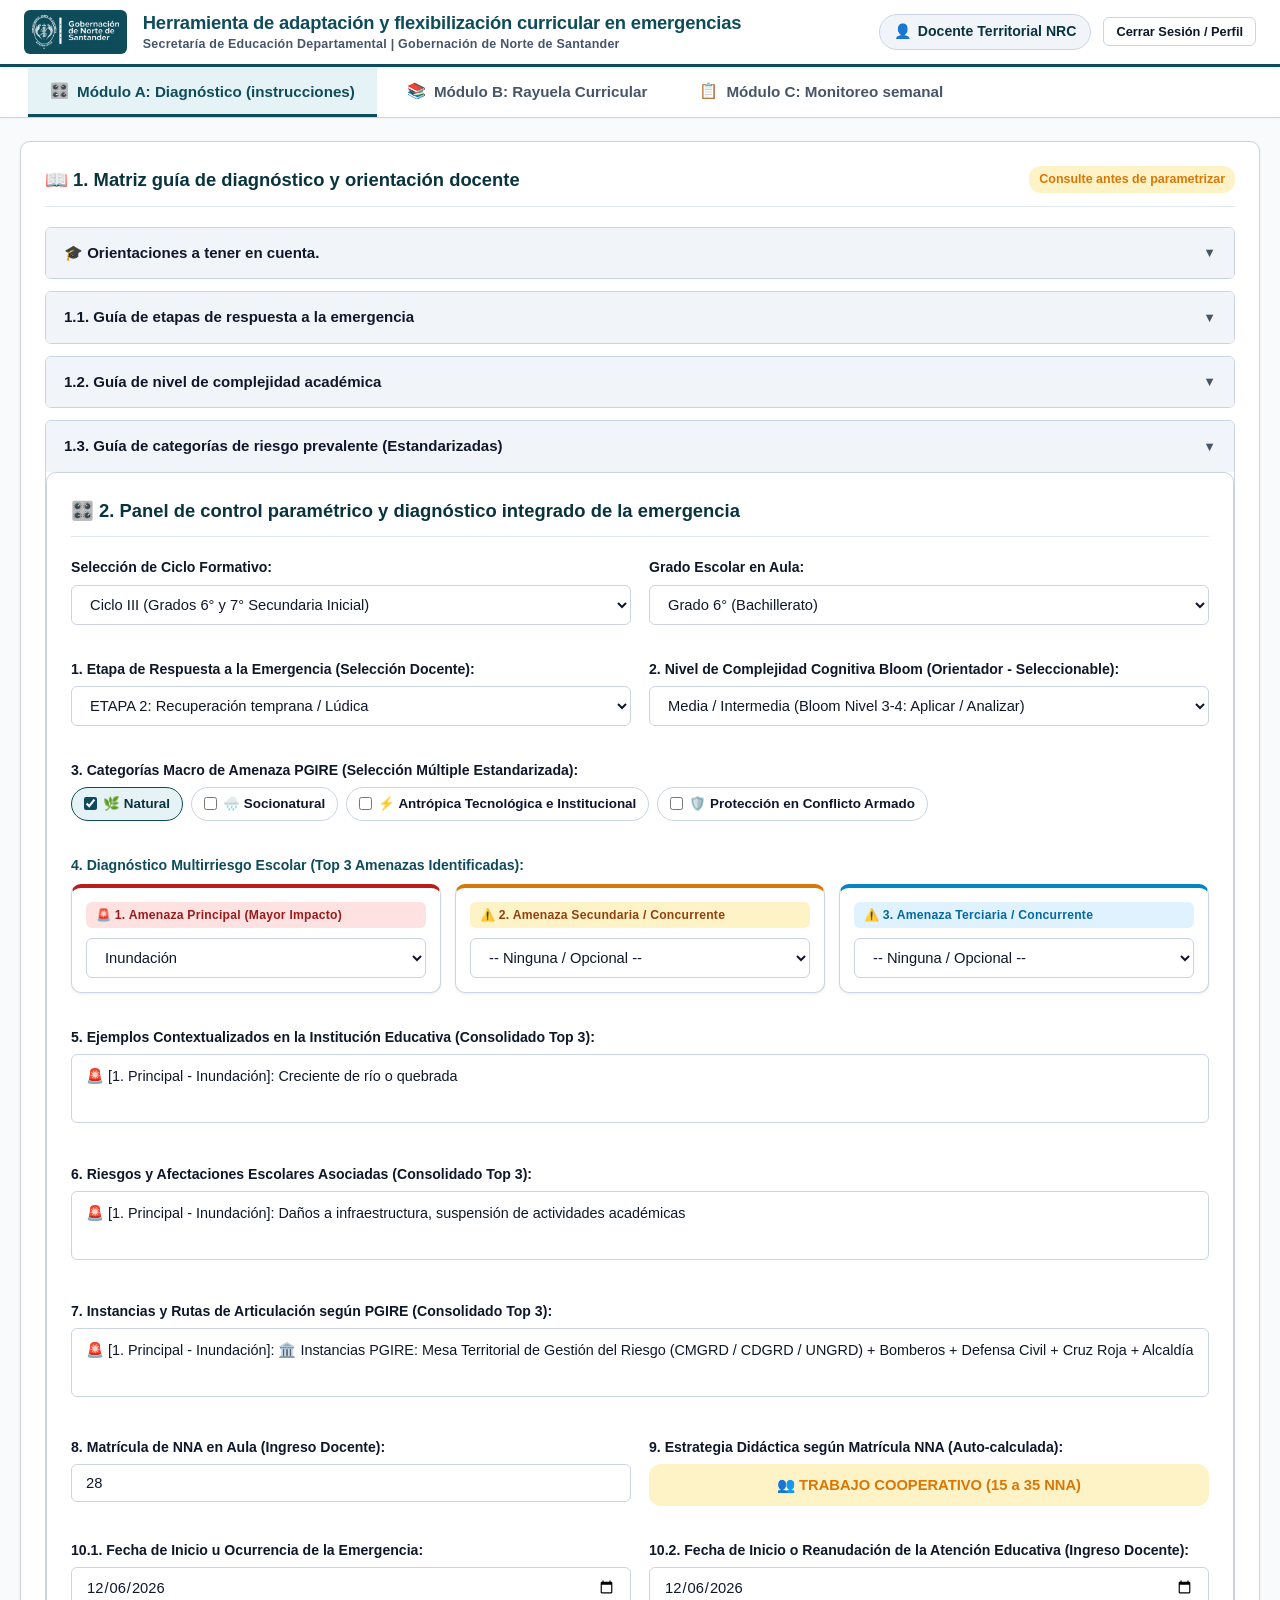
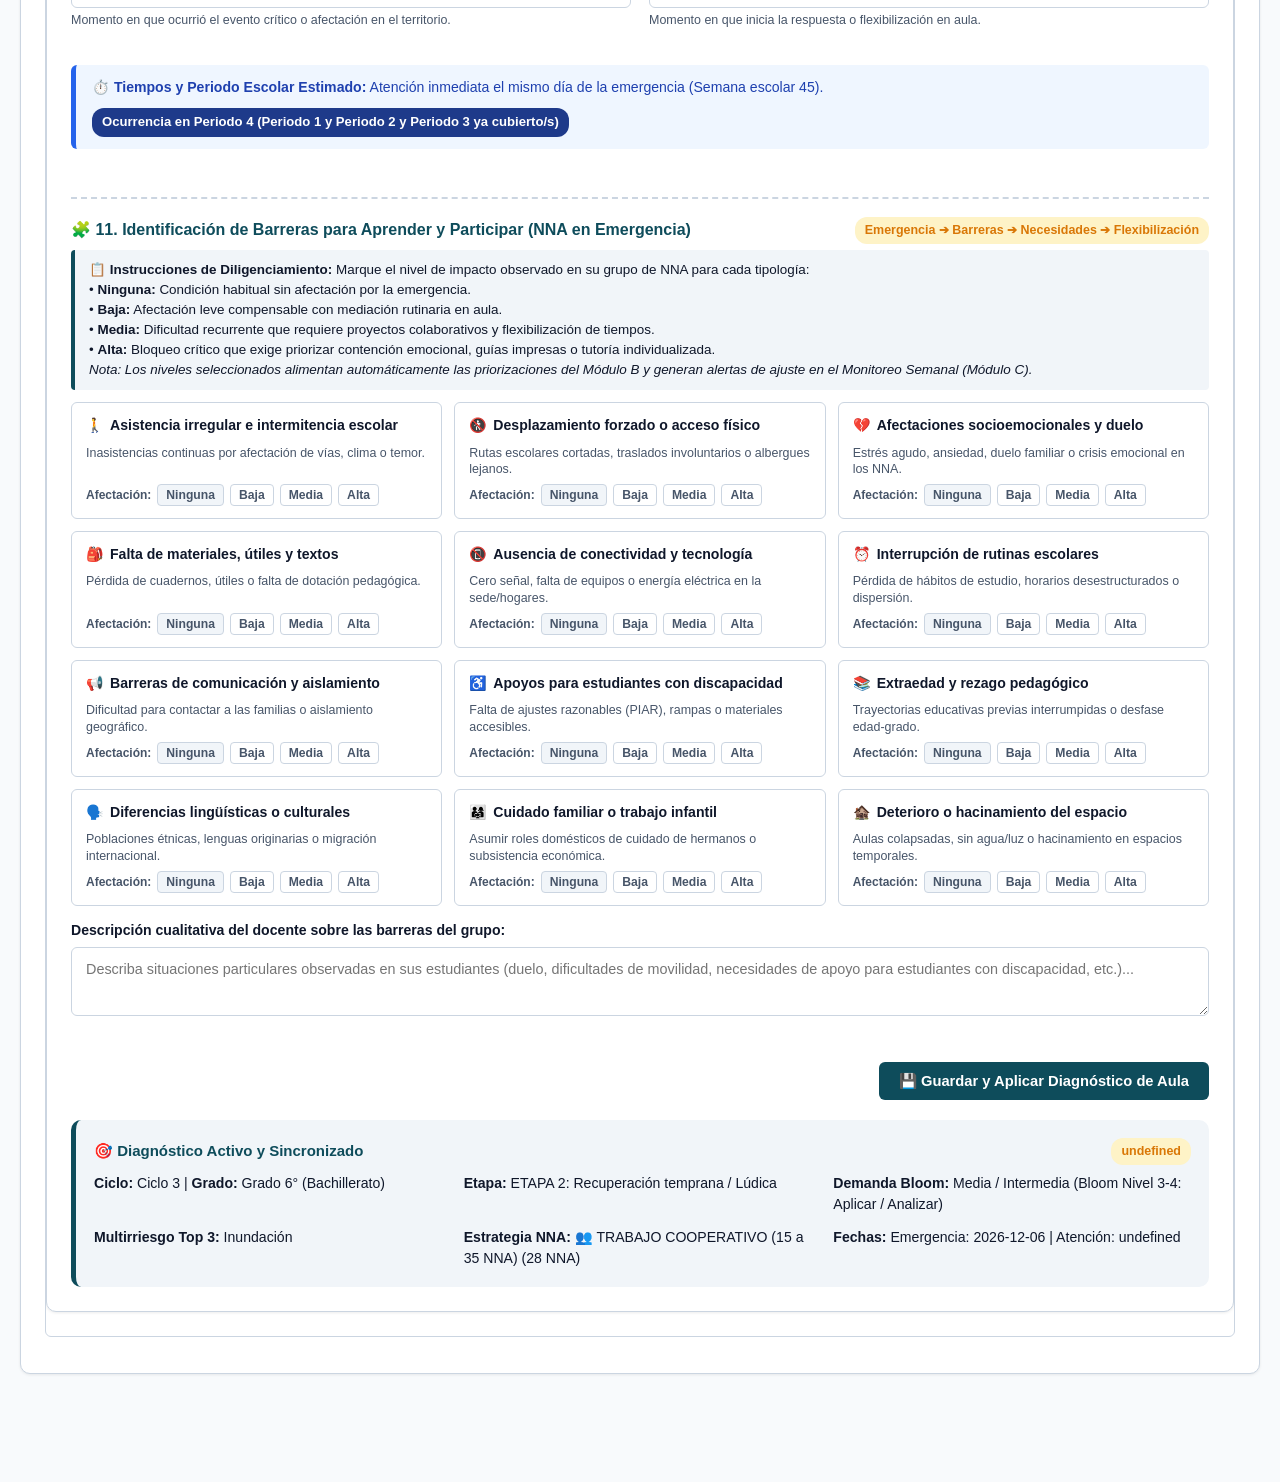
==== app_standalone.html @ c6ce08ab "fix(modulo-c): ajuste de fechas a calendario oficial MEN (cierre al 10 dic) y segregacion visual en " ====
<!DOCTYPE html>
<html lang="es">
<head>
  <meta charset="UTF-8">
  <meta name="viewport" content="width=device-width, initial-scale=1.0">
  <title>Herramienta de adaptación y flexibilización curricular en emergencias</title>
  
  <!-- Estilos Visuales Elite Swiss-Fine -->
  <link rel="stylesheet" href="css/variables.css?v=17">
  <link rel="stylesheet" href="css/components.css?v=17">
  <link rel="stylesheet" href="css/print.css?v=17">
</head>
<body>

  <!-- Barra Superior de Navegación y Perfil -->
  <header class="header-bar">
    <div class="brand-section">
      <div class="brand-logos">
        <div class="brand-icon-edu-container" title="Sector Educación">
          <img src="assets/logo_icono_educacion.png" alt="Icono Educación" class="brand-icon-edu">
        </div>
      </div>
      <div class="brand-titles-wrapper">
        <h1 class="brand-title">Herramienta de adaptación y flexibilización curricular en emergencias</h1>
        <span class="brand-subtitle-gov">Secretaría de Educación Departamental | Gobernación de Norte de Santander</span>
      </div>
    </div>



    <div class="user-status-bar">
      <div id="user-profile-badge" class="user-badge" onclick="window.openAuthModal ? window.openAuthModal() : (document.getElementById('modal-auth').style.display='flex');" title="Haga clic para cambiar de usuario o registrarse" style="cursor: pointer;">
        <span>👤</span>
        <span id="user-display-name">Docente Territorial</span>
      </div>
      <button id="btn-logout" class="btn-elite btn-outline" onclick="window.handleLogout ? window.handleLogout() : (document.getElementById('modal-auth').style.display='flex');" style="padding: 6px 12px; font-size: 0.8rem; cursor: pointer;">Cerrar Sesión / Perfil</button>
    </div>
  </header>

  <!-- Pestañas de Módulos (Sticky) -->
  <nav class="nav-tabs-container no-print" style="position: sticky; top: 68px; z-index: 90;">
    <button id="tab-diagnostico" class="nav-tab active" onclick="window.switchTab('tab-diagnostico');">
      <span>🎛️</span> Módulo A: Diagnóstico (instrucciones)
    </button>
    <button id="tab-rayuela" class="nav-tab" onclick="window.switchTab('tab-rayuela');">
      <span>📚</span> Módulo B: Rayuela Curricular
    </button>
    <button id="tab-monitoreo" class="nav-tab" onclick="window.switchTab('tab-monitoreo');">
      <span>📋</span> Módulo C: Monitoreo semanal
    </button>
  </nav>

  <!-- Contenedor Principal -->
  <main class="main-container">

    <!-- ========================================== -->
    <!-- SECCIÓN MÓDULO A: DIAGNÓSTICO & CONTROL   -->
    <!-- ========================================== -->
    <section id="section-diagnostico">
      
      <!-- 1. Inducción y Guías Pedagógicas Previas -->
      <div class="card-elite">
        <div class="card-header">
          <h2 class="card-title">📖 1. Matriz guía de diagnóstico y orientación docente</h2>
          <span class="badge-pill badge-etapa2">Consulte antes de parametrizar</span>
        </div>

        <!-- Orientaciones a tener en cuenta -->
        <div class="accordion-item">
          <div class="accordion-header">
            <span>🎓 Orientaciones a tener en cuenta.</span>
            <span class="chevron">▼</span>
          </div>
          <div class="accordion-body" style="font-size: 0.9rem; line-height: 1.65;">
            <p style="margin-bottom: 8px;"><strong>1. ¿QUÉ ES?:</strong> Una herramienta interactiva de flexibilización curricular para responder a emergencias educativas de forma contextualizada.</p>
            <p style="margin-bottom: 8px;"><strong>2. ¿PARA QUÉ SIRVE?:</strong> Para priorizar aprendizajes esenciales según los Estándares Básicos de Competencias (EBC) y los Derechos Básicos de Aprendizaje (DBA), integrar protección transversal en <strong>Agua, Saneamiento e Higiene (WASH)</strong> y <strong>Educación en el Riesgo de Artefactos Explosivos (ERAE – MAP/MUSE/AEI)</strong>, y garantizar validez legal dentro del Sistema Institucional de Evaluación de los Estudiantes (SIEE) ante la Secretaría de Educación Departamental / Entidad Territorial Certificada (ETC).</p>
            <p style="margin-bottom: 8px;"><strong>3. ¿CÓMO FUNCIONA?</strong> La herramienta se desarrolla mediante cuatro pasos:
              <br>• <strong>1. Diagnóstico:</strong> en el Módulo A, el docente registra el ciclo, grado, situación de emergencia, amenazas, afectaciones, matrícula, fecha de inicio y condiciones del aula.
              <br>• <strong>2. Orientación y priorización:</strong> con base en el diagnóstico, la herramienta recomienda una etapa de respuesta, un nivel de complejidad y un conjunto inicial de aprendizajes esenciales. Estas recomendaciones deben ser revisadas y ajustadas por el docente.
              <br>• <strong>3. Selección curricular:</strong> en el Módulo B, el docente consulta la Rayuela Curricular, identifica los aprendizajes ya abordados y selecciona los aprendizajes pendientes que integrará en su planificación.
              <br>• <strong>4. Implementación y seguimiento:</strong> en el Módulo C, los aprendizajes seleccionados se organizan en el tiempo y se monitorean semanalmente, registrando avances, dificultades, evidencias y ajustes.
            </p>
            <p style="margin-bottom: 0;"><strong>4. ¿QUÉ COMPONE LA HERRAMIENTA?</strong>
              <br>• <strong>Módulo A. Diagnóstico y orientación:</strong> recoge la información del contexto educativo y genera recomendaciones iniciales.
              <br>• <strong>Módulo B. Rayuela Curricular:</strong> presenta los aprendizajes esenciales, permite identificar los ya abordados y facilita seleccionar los que serán priorizados.
              <br>• <strong>Módulo C. Monitoreo semanal:</strong> organiza los aprendizajes seleccionados y permite registrar avances, evidencias, dificultades y ajustes.
              <br><em>Debe explicarse claramente que los tres módulos están conectados: la información del diagnóstico alimenta la Rayuela Curricular y la selección realizada en la Rayuela determina lo que pasa al monitoreo.</em>
            </p>
          </div>
        </div>

        <!-- 1.1. Guía de etapas de respuesta a la emergencia -->
        <div class="accordion-item">
          <div class="accordion-header">
            <span>1.1. Guía de etapas de respuesta a la emergencia</span>
            <span class="chevron">▼</span>
          </div>
          <div class="accordion-body" style="font-size: 0.88rem; line-height: 1.55;">
            <p style="margin-bottom: 12px; color: var(--text-muted);">
              📌 <em>Seleccione la etapa correspondiente según el tiempo transcurrido desde el inicio del evento y el nivel de restablecimiento de las condiciones escolares en su territorio:</em>
            </p>
            <div class="grid-3" style="gap: 16px;">
              <div style="border-left: 4px solid var(--color-etapa1); background: #fef2f2; padding: 12px; border-radius: 0 var(--radius-sm) var(--radius-sm) 0;">
                <strong style="color: #991b1b; display: block; margin-bottom: 6px; font-size: 0.92rem;">🔴 ETAPA 1: Respuesta Inmediata / Contención (Semanas 1 a 4)</strong>
                <p style="margin-bottom: 6px;"><strong>¿Cuándo elegirla?:</strong> En el momento del impacto inicial de la crisis (inundación activa, hostigamiento, confinamiento, desplazamiento forzado o albergue temporal).</p>
                <p style="margin-bottom: 6px;"><strong>Enfoque pedagógico (Normas Mínimas INEE):</strong> Contención emocional, soporte psicosocial, autocuidado, mensajes clave para la supervivencia y autoprotección (Agua, Saneamiento e Higiene WASH y Educación en el Riesgo de Artefactos Explosivos ERAE). Las ciencias básicas formales se abordan en una segunda fase.</p>
                <p style="margin-bottom: 0; color: #7f1d1d;"><strong>Complejidad requerida:</strong> <em>Baja / Esencial (Bloom 1-2)</em>. No sobrecargar académicamente.</p>
              </div>
              
              <div style="border-left: 4px solid var(--color-etapa2); background: #fffbeb; padding: 12px; border-radius: 0 var(--radius-sm) var(--radius-sm) 0;">
                <strong style="color: #92400e; display: block; margin-bottom: 6px; font-size: 0.92rem;">🟡 ETAPA 2: Recuperación Temprana / Nivelación (Semanas 6 a 25)</strong>
                <p style="margin-bottom: 6px;"><strong>¿Cuándo elegirla?:</strong> Cuando la fase crítica ha cesado y se abren espacios temporales de aprendizaje, aulas comunitarias o retorno escalonado a la escuela.</p>
                <p style="margin-bottom: 6px;"><strong>Enfoque pedagógico:</strong> Reconstrucción de hábitos y rutinas escolares mediante proyectos integrados, arte, lúdica, nivelación de aprendizajes nucleares en ciencias básicas y trabajo cooperativo.</p>
                <p style="margin-bottom: 0; color: #78350f;"><strong>Complejidad requerida:</strong> <em>Media / Intermedia (Bloom 3-4)</em>. Proyectos situados.</p>
              </div>

              <div style="border-left: 4px solid var(--color-etapa3); background: #f0fdf4; padding: 12px; border-radius: 0 var(--radius-sm) var(--radius-sm) 0;">
                <strong style="color: #166534; display: block; margin-bottom: 6px; font-size: 0.92rem;">🟢 ETAPA 3: Educación Formal Adaptada (Más de 25 semanas)</strong>
                <p style="margin-bottom: 6px;"><strong>¿Cuándo elegirla?:</strong> Cuando la institución educativa reanuda plenamente su calendario regular en sede propia o reubicada formalmente.</p>
                <p style="margin-bottom: 6px;"><strong>Enfoque pedagógico:</strong> Progresión curricular completa, profundización temática, formulación de proyectos comunitarios de mitigación y acreditación formal en el SIEE.</p>
                <p style="margin-bottom: 0; color: #14532d;"><strong>Complejidad requerida:</strong> <em>Alta / Profundización (Bloom 5-6)</em>. Pensamiento crítico y evaluación.</p>
              </div>
            </div>
          </div>
        </div>

        <!-- 1.2. Guía de nivel de complejidad académica -->
        <div class="accordion-item">
          <div class="accordion-header">
            <span>1.2. Guía de nivel de complejidad académica</span>
            <span class="chevron">▼</span>
          </div>
          <div class="accordion-body" style="font-size: 0.88rem; line-height: 1.6;">
            <div style="background: var(--surface-hover); padding: 12px 16px; border-radius: var(--radius-sm); margin-bottom: 14px; border-left: 4px solid var(--primary);">
              <strong style="color: var(--primary); font-size: 0.92rem;">💡 Principio de Compensación Humanitaria en Educación:</strong>
              <p style="margin-top: 4px; margin-bottom: 0;">
                En una situación de emergencia, el estrés agudo, la pérdida material y el impacto emocional reducen temporalmente la capacidad de procesamiento abstracto de los estudiantes. Por ello, <strong>a mayor afectación de la crisis, menor debe ser la complejidad cognitiva inicial</strong> para garantizar el éxito del aprendizaje, proteger la salud mental y prevenir la deserción escolar.
              </p>
            </div>

            <p style="margin-bottom: 8px;"><strong>¿Qué es la Taxonomía de Bloom y cómo orienta?:</strong></p>
            <p style="margin-bottom: 12px;">
              La Taxonomía de Bloom organiza los procesos de pensamiento en 6 niveles progresivos: 
              <em>1. Recordar</em> (evocar conceptos) ➔ <em>2. Comprender</em> (explicar ideas) ➔ <em>3. Aplicar</em> (usar en situaciones reales) ➔ <em>4. Analizar</em> (examinar partes y causas) ➔ <em>5. Evaluar</em> (emitir juicios críticos) ➔ <em>6. Crear</em> (producir nuevas soluciones). La complejidad debe orientar la priorización sin determinarla automáticamente; el docente siempre puede ajustarla según el contexto.
            </p>

            <p style="margin-bottom: 8px;"><strong>Recomendación pedagógica según Etapa:</strong></p>
            <div class="grid-3" style="gap: 14px;">
              <div style="background: #ffffff; border: 1px solid var(--border-medium); padding: 12px; border-radius: var(--radius-sm);">
                <strong style="color: #991b1b;">🔴 En Etapa 1 ➔ Complejidad BAJA (Bloom 1-2)</strong>
                <p style="margin-top: 6px; margin-bottom: 4px; font-size: 0.84rem;"><strong>Procesos:</strong> <em>Recordar y Comprender</em>.</p>
                <p style="margin-bottom: 0; font-size: 0.84rem; color: var(--text-muted);"><strong>Ejemplos en aula:</strong> Reconocer lugares seguros, identificar emociones inmediatas, recordar normas de higiene WASH y rutas seguras ERAE.</p>
              </div>

              <div style="background: #ffffff; border: 1px solid var(--border-medium); padding: 12px; border-radius: var(--radius-sm);">
                <strong style="color: #92400e;">🟡 En Etapa 2 ➔ Complejidad MEDIA (Bloom 3-4)</strong>
                <p style="margin-top: 6px; margin-bottom: 4px; font-size: 0.84rem;"><strong>Procesos:</strong> <em>Aplicar y Analizar</em>.</p>
                <p style="margin-bottom: 0; font-size: 0.84rem; color: var(--text-muted);"><strong>Ejemplos en aula:</strong> Aplicar operaciones matemáticas para administrar recursos, clasificar causas de inundaciones y relacionar relatos comunitarios.</p>
              </div>

              <div style="background: #ffffff; border: 1px solid var(--border-medium); padding: 12px; border-radius: var(--radius-sm);">
                <strong style="color: #166534;">🟢 En Etapa 3 ➔ Complejidad ALTA (Bloom 5-6)</strong>
                <p style="margin-top: 6px; margin-bottom: 4px; font-size: 0.84rem;"><strong>Procesos:</strong> <em>Evaluar y Crear</em>.</p>
                <p style="margin-bottom: 0; font-size: 0.84rem; color: var(--text-muted);"><strong>Ejemplos en aula:</strong> Evaluar planes de evacuación de la escuela, formular proyectos comunitarios de resiliencia y elaborar ensayos sobre memoria y paz.</p>
              </div>
            </div>
          </div>
        </div>

        <!-- 1.3. Guía de categorías de riesgo prevalente -->
        <div class="accordion-item">
          <div class="accordion-header">
            <span>1.3. Guía de categorías de riesgo prevalente (Estandarizadas)</span>
            <span class="chevron">▼</span>
          </div>
          <div class="accordion-body" style="font-size: 0.88rem; line-height: 1.6;">
            <p style="margin-bottom: 10px;">
              <strong>Marco Normativo y Directrices Nacionales:</strong> Clasificación fundamentada en la Política Nacional de Gestión del Riesgo de Desastres (<em>Ley 1523 de 2012</em>), las directrices de Gestión Integral del Riesgo Escolar del Ministerio de Educación Nacional (<em>Resolución MEN 6519 de 2025</em> y <em>Circular MEN 19 de 2022</em>) y los protocolos de continuidad educativa en emergencia.
            </p>

            <p style="margin-bottom: 8px;"><strong>Las 4 Categorías Estandarizadas de Amenaza:</strong></p>
            <div style="display: flex; flex-direction: column; gap: 8px; margin-bottom: 14px;">
              <div style="background: var(--surface-hover); padding: 10px 14px; border-radius: var(--radius-sm);">
                <strong>🌿 1. Natural:</strong> Fenómenos de origen geológico o hidrometeorológico (sismos, inundaciones, desbordamientos de ríos, vendavales, erupciones volcánicas, granizadas).
              </div>
              <div style="background: var(--surface-hover); padding: 10px 14px; border-radius: var(--radius-sm);">
                <strong>🌧️ 2. Socionatural:</strong> Fenómenos provocados por la interacción entre eventos naturales y la intervención humana (deslizamientos por deforestación, socavación de laderas, escasez hídrica por contaminación de fuentes, avalanchas).
              </div>
              <div style="background: var(--surface-hover); padding: 10px 14px; border-radius: var(--radius-sm);">
                <strong>⚡ 3. Antrópica Tecnológica e Institucional:</strong> Eventos derivados de fallas técnicas o locativas en la escuela (incendios estructurales, colapso de muros, accidentes de tránsito escolar, fugas de gas, brotes epidemiológicos o fallas en servicios de agua y saneamiento).
              </div>
              <div style="background: var(--surface-hover); padding: 10px 14px; border-radius: var(--radius-sm);">
                <strong>🛡️ 4. Protección de la comunidad educativa en contextos de conflicto armado:</strong> Eventos derivados de dinámicas de violencia armada y vulneración de derechos en el marco del DIH (presencia de grupos armados, artefactos explosivos ERAE – MAP/MUSE/AEI, hostigamientos, reclutamiento forzado de NNA, violencia basada en género, confinamiento o desplazamiento forzado).
              </div>
            </div>

        <!-- 1.4. Guía para la identificación y flexibilización ante barreras de aprendizaje (BAP) -->
        <div class="accordion-item">
          <div class="accordion-header">
            <span>1.4. Guía para la identificación y flexibilización ante barreras de aprendizaje (BAP)</span>
            <span class="chevron">▼</span>
          </div>
          <div class="accordion-body" style="font-size: 0.88rem; line-height: 1.6;">
            <p style="margin-bottom: 10px;">
              <strong>Marco Técnico y Pedagógico:</strong> En situaciones de emergencia, las barreras no residen intrínsecamente en el estudiante, sino en las condiciones del entorno escolar, comunitario y familiar derivadas de la crisis (<em>Decreto 1421 de 2017, Diseño Universal para el Aprendizaje DUA y Normas Mínimas INEE</em>).
            </p>

            <p style="margin-bottom: 8px;"><strong>¿Cómo diligenciar la Matriz de Barreras?:</strong></p>
            <div style="display: flex; flex-direction: column; gap: 8px; margin-bottom: 14px;">
              <div style="background: var(--surface-hover); padding: 10px 14px; border-radius: var(--radius-sm);">
                <strong>⚪ Ninguna:</strong> No se evidencian impactos que impidan el desarrollo ordinario en esta dimensión.
              </div>
              <div style="background: #fefce8; padding: 10px 14px; border-radius: var(--radius-sm); border-left: 3px solid #eab308;">
                <strong>🟡 Baja:</strong> Intermitencia esporádica o afectación leve que se compensa con ajustes puntuales del docente en clase.
              </div>
              <div style="background: #fff7ed; padding: 10px 14px; border-radius: var(--radius-sm); border-left: 3px solid #f97316;">
                <strong>🟠 Media:</strong> Afectación significativa en varios estudiantes (duelo, pérdida parcial de materiales o dificultades de acceso) que requiere flexibilización metodológica y trabajo colaborativo.
              </div>
              <div style="background: #fef2f2; padding: 10px 14px; border-radius: var(--radius-sm); border-left: 3px solid #ef4444;">
                <strong>🔴 Alta:</strong> Obstáculo crítico y generalizado (cero conectividad, desplazamiento activo, trauma psicosocial severo o destrucción de la sede). Exige priorizar contención socioemocional, tutoría focalizada y módulos impresos de autoaprendizaje.
              </div>
            </div>

            <p style="margin-bottom: 0; color: var(--primary); font-weight: 600;">
              🔗 <strong>Articulación Relacional con Módulos B y C:</strong> Al marcar barreras en nivel <em>Medio o Alto</em>, la herramienta prioriza automáticamente en la <strong>Rayuela Curricular (Módulo B)</strong> las didácticas de apoyo (habilidades socioemocionales de contención, protocolos WASH y guías autónomas sin conectividad), e integra en las tarjetas del <strong>Monitoreo Semanal (Módulo C)</strong> alertas pedagógicas para que el docente implemente ajustes razonables sin sobrecargar al estudiante.
            </p>
          </div>
        </div>
      </div>


      <!-- 2. Panel de Control Paramétrico y Diagnóstico Integrado -->
      <div class="card-elite">
        <div class="card-header">
          <h2 class="card-title">🎛️ 2. Panel de control paramétrico y diagnóstico integrado de la emergencia</h2>
        </div>

        <form id="form-diagnostico">
          <div class="grid-2">
            
            <div class="form-group">
              <label class="form-label">Selección de Ciclo Formativo:</label>
              <select id="select-ciclo" class="select-elite">
                <option value="1">Ciclo I (Grados 1°, 2° y 3° Primaria Inicial)</option>
                <option value="2">Ciclo II (Grados 4° y 5° Primaria Superior)</option>
                <option value="3" selected>Ciclo III (Grados 6° y 7° Secundaria Inicial)</option>
                <option value="4">Ciclo IV (Grados 8° y 9° Secundaria)</option>
                <option value="5">Ciclo V (Grados 10° y 11° Media)</option>
              </select>
            </div>

            <div class="form-group">
              <label class="form-label">Grado Escolar en Aula:</label>
              <select id="select-grado" class="select-elite">
                <option value="Grado 6° (Bachillerato)">Grado 6° (Bachillerato)</option>
                <option value="Grado 7° (Bachillerato)">Grado 7° (Bachillerato)</option>
              </select>
            </div>

            <div class="form-group">
              <label class="form-label">1. Etapa de Respuesta a la Emergencia (Selección Docente):</label>
              <select id="select-etapa" class="select-elite">
                <option value="">-- Seleccione Etapa --</option>
                <option value="ETAPA 1: Respuesta inmediata / Contención">ETAPA 1: Respuesta inmediata / Contención</option>
                <option value="ETAPA 2: Recuperación temprana / Lúdica" selected>ETAPA 2: Recuperación temprana / Lúdica</option>
                <option value="ETAPA 3: Educación formal adaptada / Retorno">ETAPA 3: Educación formal adaptada / Retorno</option>
              </select>
            </div>

            <div class="form-group">
              <label class="form-label">2. Nivel de Complejidad Cognitiva Bloom (Orientador - Seleccionable):</label>
              <select id="select-bloom-ajustable" class="select-elite">
                <option value="Baja / Esencial (Bloom Nivel 1-2: Recordar / Comprender)">Baja / Esencial (Bloom Nivel 1-2: Recordar / Comprender)</option>
                <option value="Media / Intermedia (Bloom Nivel 3-4: Aplicar / Analizar)" selected>Media / Intermedia (Bloom Nivel 3-4: Aplicar / Analizar)</option>
                <option value="Alta / Profundización (Bloom Nivel 5-6: Evaluar / Crear)">Alta / Profundización (Bloom Nivel 5-6: Evaluar / Crear)</option>
              </select>
              <input type="hidden" id="input-bloom" value="Media / Intermedia (Bloom Nivel 3-4: Aplicar / Analizar)">
            </div>

            <div class="form-group" style="grid-column: span 2;">
              <label class="form-label">3. Categorías Macro de Amenaza PGIRE (Selección Múltiple Estandarizada):</label>
              <div class="category-chips-container">
                <label class="category-chip active">
                  <input type="checkbox" class="category-chip-input" value="Natural" checked> 🌿 Natural
                </label>
                <label class="category-chip">
                  <input type="checkbox" class="category-chip-input" value="Socionatural"> 🌧️ Socionatural
                </label>
                <label class="category-chip">
                  <input type="checkbox" class="category-chip-input" value="Antrópica Tecnológica e Institucional"> ⚡ Antrópica Tecnológica e Institucional
                </label>
                <label class="category-chip">
                  <input type="checkbox" class="category-chip-input" value="Protección de la comunidad educativa en contextos de conflicto armado"> 🛡️ Protección en Conflicto Armado
                </label>
              </div>
            </div>

            <!-- Selección Multirriesgo Top 3 -->
            <div class="form-group" style="grid-column: span 2;">
              <label class="form-label" style="font-weight: 700; color: var(--primary);">4. Diagnóstico Multirriesgo Escolar (Top 3 Amenazas Identificadas):</label>
              <div class="threat-top3-grid">
                <div class="threat-top3-card" style="border-top: 4px solid #b91c1c;">
                  <span class="threat-top3-badge" style="background:#fee2e2; color:#991b1b;">🚨 1. Amenaza Principal (Mayor Impacto)</span>
                  <select id="select-amenaza-principal" class="select-elite">
                    <option value="">-- Seleccione Amenaza Principal --</option>
                  </select>
                </div>
                <div class="threat-top3-card" style="border-top: 4px solid #d97706;">
                  <span class="threat-top3-badge" style="background:#fef3c7; color:#92400e;">⚠️ 2. Amenaza Secundaria / Concurrente</span>
                  <select id="select-amenaza-secundaria-1" class="select-elite">
                    <option value="">-- Ninguna / Opcional --</option>
                  </select>
                </div>
                <div class="threat-top3-card" style="border-top: 4px solid #0284c7;">
                  <span class="threat-top3-badge" style="background:#e0f2fe; color:#0369a1;">⚠️ 3. Amenaza Terciaria / Concurrente</span>
                  <select id="select-amenaza-secundaria-2" class="select-elite">
                    <option value="">-- Ninguna / Opcional --</option>
                  </select>
                </div>
              </div>
              <input type="hidden" id="select-amenaza" value="Inundación">
            </div>


            <div class="form-group" style="grid-column: span 2;">
              <label class="form-label">5. Ejemplos Contextualizados en la Institución Educativa (Consolidado Top 3):</label>
              <textarea id="input-ejemplo-ie" class="textarea-elite input-readonly" rows="2" readonly></textarea>
            </div>

            <div class="form-group" style="grid-column: span 2;">
              <label class="form-label">6. Riesgos y Afectaciones Escolares Asociadas (Consolidado Top 3):</label>
              <textarea id="input-riesgos-ie" class="textarea-elite input-readonly" rows="2" readonly></textarea>
            </div>

            <div class="form-group" style="grid-column: span 2;">
              <label class="form-label">7. Instancias y Rutas de Articulación según PGIRE (Consolidado Top 3):</label>
              <textarea id="input-ruta-gire" class="textarea-elite input-readonly" rows="2" readonly></textarea>
            </div>

            <div class="form-group">
              <label class="form-label">8. Matrícula de NNA en Aula (Ingreso Docente):</label>
              <input type="number" id="input-nna" class="input-elite" value="28" min="1" max="150">
            </div>

            <div class="form-group">
              <label class="form-label">9. Estrategia Didáctica según Matrícula NNA (Auto-calculada):</label>
              <div id="label-didactica-nna" class="badge-pill badge-etapa2" style="font-size: 0.92rem; padding: 10px 14px; width: 100%; text-align: center;">
                👥 TRABAJO COOPERATIVO (15 a 35 NNA)
              </div>
            </div>

            <!-- Diferenciación de Fechas -->
            <div class="form-group">
              <label class="form-label">10.1. Fecha de Inicio u Ocurrencia de la Emergencia:</label>
              <input type="date" id="input-fecha-inicio" class="input-elite" value="2026-03-15">
              <small style="color: var(--text-muted); font-size: 0.78rem;">Momento en que ocurrió el evento crítico o afectación en el territorio.</small>
            </div>

            <div class="form-group">
              <label class="form-label">10.2. Fecha de Inicio o Reanudación de la Atención Educativa (Ingreso Docente):</label>
              <input type="date" id="input-fecha-atencion" class="input-elite" value="2026-03-22">
              <small style="color: var(--text-muted); font-size: 0.78rem;">Momento en que inicia la respuesta o flexibilización en aula.</small>
            </div>

            <div class="form-group" style="grid-column: span 2;">
              <div id="badge-desfase-periodo" class="info-banner-periodo" style="margin-bottom: 0;">
                <div>
                  <strong>⏱️ Tiempos y Periodo Escolar Estimado:</strong>
                  <span id="txt-desfase-calculado">Cálculo de desfase lectivo...</span>
                </div>
                <div id="tag-periodo-sugerido" class="badge-pill" style="background:#1e3a8a; color:white; font-size:0.82rem;">Periodo 1 en curso</div>
              </div>
            </div>

            <!-- SECCIÓN: MATRIZ DE BARRERAS DE APRENDIZAJE Y PARTICIPACIÓN -->
            <div class="form-group" style="grid-column: span 2; margin-top: 14px; border-top: 2px dashed var(--border-medium); padding-top: 18px;">
              <div style="display: flex; justify-content: space-between; align-items: center; margin-bottom: 6px;">
                <label class="form-label" style="font-size: 1rem; font-weight: 800; color: var(--primary); margin-bottom: 0;">
                  🧩 11. Identificación de Barreras para Aprender y Participar (NNA en Emergencia)
                </label>
                <span class="badge-pill badge-etapa2">Emergencia ➔ Barreras ➔ Necesidades ➔ Flexibilización</span>
              </div>
              
              <div style="background: var(--surface-hover); border-left: 4px solid var(--primary); padding: 10px 14px; border-radius: 4px; margin-bottom: 12px; font-size: 0.84rem; line-height: 1.5;">
                <strong>📋 Instrucciones de Diligenciamiento:</strong>
                Marque el nivel de impacto observado en su grupo de NNA para cada tipología:
                <br>• <strong>Ninguna:</strong> Condición habitual sin afectación por la emergencia.
                <br>• <strong>Baja:</strong> Afectación leve compensable con mediación rutinaria en aula.
                <br>• <strong>Media:</strong> Dificultad recurrente que requiere proyectos colaborativos y flexibilización de tiempos.
                <br>• <strong>Alta:</strong> Bloqueo crítico que exige priorizar contención emocional, guías impresas o tutoría individualizada.
                <br><em>Nota: Los niveles seleccionados alimentan automáticamente las priorizaciones del Módulo B y generan alertas de ajuste en el Monitoreo Semanal (Módulo C).</em>
              </div>
              
              <div id="container-barreras-aprendizaje" class="barriers-grid">
                <!-- Se inyectan dinámicamente las 12 barreras desde modulo_a.js -->
              </div>


              <div style="margin-top: 14px;">
                <label class="form-label" style="font-weight: 600;">Descripción cualitativa del docente sobre las barreras del grupo:</label>
                <textarea id="input-barreras-descripcion" class="textarea-elite" rows="2" placeholder="Describa situaciones particulares observadas en sus estudiantes (duelo, dificultades de movilidad, necesidades de apoyo para estudiantes con discapacidad, etc.)..."></textarea>
              </div>
            </div>

          </div>

          <div style="margin-top: 24px; display: flex; justify-content: flex-end; gap: 12px;">
            <button id="btn-guardar-diagnostico" class="btn-elite btn-primary">
              💾 Guardar y Aplicar Diagnóstico de Aula
            </button>
          </div>
        </form>

        <!-- Resumen de Confirmación -->
        <div id="resumen-diagnostico-card" style="margin-top: 20px; display: none;"></div>
      </div>

    </section>

    <!-- ========================================== -->
    <!-- SECCIÓN MÓDULO B: RAYUELA CURRICULAR      -->
    <!-- ========================================== -->
    <section id="section-rayuela" style="display: none;">
      <div id="modulo-b-content"></div>
    </section>

    <!-- ========================================== -->
    <!-- SECCIÓN MÓDULO C: MONITOREO SEMANAL       -->
    <!-- ========================================== -->
    <section id="section-monitoreo" style="display: none;">
      <div id="modulo-c-content"></div>
    </section>

  </main>

  <!-- Modal de Autenticación / Registro Local -->
  <div id="modal-auth" class="modal-overlay" style="display: none;">
    <div class="modal-content">
      <button id="btn-close-modal" class="modal-close-btn" onclick="document.getElementById('modal-auth').style.display='none';" title="Cerrar ventana">✕</button>
      <h2 style="color: var(--primary); font-weight: 700; margin-bottom: 6px;">🔐 Perfil Docente Local</h2>
      <p style="font-size: 0.88rem; color: var(--text-muted); margin-bottom: 18px;">
        Los datos se almacenan de forma privada y segura en su navegador (Offline-First).
      </p>

      <div class="form-group">
        <label class="form-label">Usuario:</label>
        <input type="text" id="auth-user" class="input-elite" placeholder="ej. docente_maria" value="docente_nrc">
      </div>

      <div class="form-group">
        <label class="form-label">Contraseña:</label>
        <input type="password" id="auth-pass" class="input-elite" placeholder="••••••••" value="1234">
      </div>

      <div class="form-group">
        <label class="form-label">Nombre Completo (Para reportes e impresión):</label>
        <input type="text" id="auth-name" class="input-elite" placeholder="María Pérez" value="Docente Territorial">
      </div>

      <div class="form-group">
        <label class="form-label">Institución Educativa:</label>
        <input type="text" id="auth-ie" class="input-elite" placeholder="I.E. Rural El Porvenir" value="I.E. Rural de Emergencia">
      </div>

      <div style="display: flex; gap: 10px; margin-top: 24px;">
        <button id="btn-login-submit" class="btn-elite btn-primary" onclick="var u=document.getElementById('auth-user').value.trim(),p=document.getElementById('auth-pass').value; if(!u||!p)return alert('Por favor ingrese usuario y contraseña.'); var res=AuthManager.login(u,p); if(res.success){window.closeAuthModal();var dName=document.getElementById('user-display-name');if(dName)dName.textContent=res.user.nombreCompleto||u; ModuloA.loadSavedDiagnostic(); ModuloB.renderRayuela(); ModuloC.renderMonitoreo(); alert('Bienvenido/a, '+(res.user.nombreCompleto||u));}else{alert(res.message);}" style="flex: 1; justify-content: center;">Ingresar</button>
        <button id="btn-register-submit" class="btn-elite btn-secondary" onclick="var u=document.getElementById('auth-user').value.trim(),p=document.getElementById('auth-pass').value,n=document.getElementById('auth-name').value.trim(),ie=document.getElementById('auth-ie').value.trim(); if(!u||!p)return alert('Por favor ingrese al menos un usuario y una contraseña.'); var res=AuthManager.register(u,p,n,ie); if(res.success){window.closeAuthModal();var dName=document.getElementById('user-display-name');if(dName)dName.textContent=n||u; ModuloA.loadSavedDiagnostic(); ModuloB.renderRayuela(); ModuloC.renderMonitoreo(); alert('✅ Perfil docente creado y activado exitosamente para '+(n||u)+'.');}else{alert(res.message);}" style="flex: 1; justify-content: center;">Crear Nuevo Perfil</button>
      </div>
    </div>
  </div>

  <!-- Modal de Evaluadores / Retroalimentación Multimódulo -->
  <div id="modal-feedback" class="modal-overlay" style="display: none;">
    <div class="modal-content" style="max-width: 680px; max-height: 90vh; overflow-y: auto;">
      <button id="btn-close-feedback-modal" class="modal-close-btn" onclick="document.getElementById('modal-feedback').style.display='none';" title="Cerrar ventana">✕</button>
      <h2 style="color: #0f766e; font-weight: 700; margin-bottom: 4px; display: flex; align-items: center; gap: 8px;">
        <span>💬</span> Formulario de Evaluación y Mejora Multimódulo
      </h2>
      <p style="font-size: 0.88rem; color: var(--text-muted); margin-bottom: 14px; line-height: 1.4;">
        Sus observaciones sobre los 3 módulos del sistema y capturas de pantalla serán enviadas directamente al equipo responsable (<strong>juanitospt@gmail.com</strong>).
      </p>

      <form id="form-evaluador" enctype="multipart/form-data">
        <div class="grid-2" style="gap: 12px; margin-bottom: 12px;">
          <div class="form-group" style="margin-bottom: 0;">
            <label class="form-label">Nombre del Evaluador / Rol *:</label>
            <input type="text" id="feedback-evaluador" class="input-elite" placeholder="ej. Dra. Elena Gómez (Evaluadora MEN)" required>
          </div>
          <div class="form-group" style="margin-bottom: 0;">
            <label class="form-label">Entidad / Institución:</label>
            <input type="text" id="feedback-entidad" class="input-elite" placeholder="ej. MEN / NRC / Universidad">
          </div>
        </div>

        <div class="grid-2" style="gap: 12px; margin-bottom: 12px;">
          <div class="form-group" style="margin-bottom: 0;">
            <label class="form-label">Correo de contacto (opcional):</label>
            <input type="email" id="feedback-email" class="input-elite" placeholder="ej. evaluador@ejemplo.com">
          </div>
          <div class="form-group" style="margin-bottom: 0;">
            <label class="form-label">Calificación General de la Herramienta:</label>
            <div id="star-rating" class="star-rating-container">
              <span class="star-icon active" data-value="1">★</span>
              <span class="star-icon active" data-value="2">★</span>
              <span class="star-icon active" data-value="3">★</span>
              <span class="star-icon active" data-value="4">★</span>
              <span class="star-icon active" data-value="5">★</span>
            </div>
            <input type="hidden" id="feedback-stars-val" value="5">
          </div>
        </div>

        <div style="background: #f0fdf4; border-left: 4px solid #0f766e; padding: 10px 14px; border-radius: 4px; margin-bottom: 14px; font-size: 0.85rem; color: #115e59; line-height: 1.45;">
          <strong>ℹ️ Instrucciones de Evaluación:</strong> Complete sus hallazgos, fortalezas o sugerencias en las 3 casillas correspondientes a cada módulo. Si no evaluó un módulo en particular, puede dejarlo en blanco.
        </div>

        <!-- Casilla Módulo A -->
        <div class="form-group" style="margin-bottom: 12px;">
          <label class="form-label" style="font-weight: 700; color: #0f766e;">🎛️ 1. Módulo A: Diagnóstico Curricular y Parametrización</label>
          <textarea id="feedback-modulo-a" class="textarea-elite" rows="3" placeholder="Observaciones sobre la matriz guía, selección de ciclos (I-V), etapas de emergencia, niveles Bloom, categorías PGIRE, diagnósticos NNA y rutas de protección..."></textarea>
        </div>

        <!-- Casilla Módulo B -->
        <div class="form-group" style="margin-bottom: 12px;">
          <label class="form-label" style="font-weight: 700; color: #005A36;">📚 2. Módulo B: Rayuela Curricular (Mallas y Áreas)</label>
          <textarea id="feedback-modulo-b" class="textarea-elite" rows="3" placeholder="Observaciones sobre la matriz de mallas curriculares por áreas (Lenguaje, Mates, Ciencias), subprocesos graduados, EBC, DBA MEN 2026, triada evaluativa Saber-Hacer-Ser y didáctica..."></textarea>
        </div>

        <!-- Casilla Módulo C -->
        <div class="form-group" style="margin-bottom: 12px;">
          <label class="form-label" style="font-weight: 700; color: #d97706;">📋 3. Módulo C: Monitoreo Semanal y Avance Pedagógico</label>
          <textarea id="feedback-modulo-c" class="textarea-elite" rows="3" placeholder="Observaciones sobre el registro de horas semanales, seguimiento de DBA, bitácora de campo, reporte de emergencias activas e impresión/exportación de informes..."></textarea>
        </div>

        <!-- Carga de Pantallazos / Evidencias -->
        <div class="form-group" style="margin-bottom: 14px; background: #f8fafc; border: 1px dashed #cbd5e1; padding: 12px; border-radius: 8px;">
          <label class="form-label" style="font-weight: 600; display: flex; align-items: center; gap: 6px;">
            <span>📷</span> Adjuntar Pantallazos / Evidencias (PNG, JPG, JPEG):
          </label>
          <input type="file" id="feedback-adjuntos" accept="image/*" multiple class="input-elite" style="background: white; padding: 6px;">
          <p style="font-size: 0.78rem; color: var(--text-muted); margin-top: 4px;">
            Puede seleccionar uno o varios archivos de imagen (pantallazos) para respaldar su evaluación.
          </p>
        </div>

        <div id="feedback-status-msg" class="feedback-status-badge"></div>

        <div style="display: flex; gap: 10px; margin-top: 16px;">
          <button type="submit" id="btn-submit-feedback" class="btn-elite" style="flex: 1; justify-content: center; background: #0f766e; color: white; padding: 12px;">
            <span>🚀</span> Enviar Retroalimentación y Evidencias
          </button>
        </div>
      </form>
    </div>
  </div>

  <script>
// --- DATASETS MAESTROS ---
var CURRICULUM_DB = {
  "1": {
    "num": 1,
    "roman": "I",
    "name": "CICLO 1",
    "file_name": "CICLO 1.xlsx",
    "stage_title": "CICLO I: Grados 1°, 2° y 3° (Básica Primaria Inicial - 6 a 8 años)",
    "grados": [
      "Grado 1° (Primaria)",
      "Grado 2° (Primaria)",
      "Grado 3° (Primaria)"
    ],
    "lenguaje": [
      [
        "PRODUCCIÓN TEXTUAL",
        "Conciencia fonológica y trazo de grafías",
        "DBA 1: Reconozco el sonido de las letras y escribo palabras sencillas de mi entorno.",
        "Conocimientos disciplinares",
        "Baja",
        "Reconocer fonemas, grafías y palabras clave de autocuidado y seguridad en textos ilustrados.",
        "Identifica vocales y consonantes en su nombre y palabras de alerta.",
        "Escribe palabras sencillas y rótulos de autocuidado para su salón.",
        "Expresa agrado y seguridad al reconocer palabras escritas.",
        "Etapa 1, Etapa 2, Etapa 3"
      ],
      [
        "PRODUCCIÓN TEXTUAL",
        "Escritura de oraciones e ideas simples",
        "DBA 2: Escribo textos sencillos para comunicar mensajes de protección y afecto.",
        "Procesos cognitivos",
        "Baja",
        "Elaborar oraciones breves y mensajes claros para expresar necesidades y normas de convivencia.",
        "Reconoce la estructura de una oración simple (sujeto y acción).",
        "Elabora carteles ilustrados con normas de seguridad en el aula.",
        "Colabora con sus compañeros en la escritura y respeta los turnos.",
        "Etapa 1, Etapa 2, Etapa 3"
      ],
      [
        "COMPRENSIÓN E INTERPRETACIÓN",
        "Lectura de imágenes y pictogramas de emergencia",
        "DBA 3: Comprendo el significado de señales de advertencia, rutas y símbolos.",
        "Procesos cognitivos",
        "Baja",
        "Interpretar pictogramas, señales de peligro y rutas de evacuación en el entorno escolar.",
        "Interpreta símbolos visuales, flechas de evacuación y colores de alerta.",
        "Sigue instrucciones gráficas durante simulacros de protección.",
        "Mantiene la calma y apoya a sus pares al observar señales de peligro.",
        "Etapa 1, Etapa 2, Etapa 3"
      ],
      [
        "COMPRENSIÓN E INTERPRETACIÓN",
        "Comprensión de narraciones orales y cuentos",
        "DBA 4: Identifico personajes, lugares y sucesos en relatos infantiles y fábulas.",
        "Procesos cognitivos",
        "Media",
        "Comprender la secuencia de hechos (inicio, nudo, desenlace) en cuentos sobre resiliencia.",
        "Describe la secuencia temporal y los personajes de una historia escuchada.",
        "Dibuja el inicio, nudo y desenlace de relatos de superación y cuidado.",
        "Muestra empatía con las emociones y vivencias de los personajes.",
        "Etapa 2, Etapa 3"
      ],
      [
        "LITERATURA",
        "Exploración de rondas, rimas y canciones lúdicas",
        "DBA 5: Disfruto de la lectura y expresión poética como apoyo emocional.",
        "Procesos cognitivos",
        "Media",
        "Crear rimas sencillas, coplas y rondas infantiles para la contención socioemocional.",
        "Recuerda rimas, trabalenguas y canciones tradicionales de relajación.",
        "Canta y dramatiza versos en rutinas de contención y juego grupal.",
        "Participa con entusiasmo y confianza en rondas colectivas.",
        "Etapa 1, Etapa 2, Etapa 3"
      ],
      [
        "MEDIOS DE COMUNICACIÓN",
        "Interpretación de avisos y mensajes radiales",
        "DBA 6: Reconozco medios sonoros y visuales de información escolar y comunitaria.",
        "Conocimientos disciplinares",
        "Media",
        "Analizar mensajes orales e informativos transmitidos por altavoces o radio escolar.",
        "Diferencia un aviso urgente de un mensaje informativo cotidiano.",
        "Transmite oralmente un mensaje de prevención a su familia y amigos.",
        "Valora la información oportuna y veraz de sus docentes.",
        "Etapa 2, Etapa 3"
      ],
      [
        "ÉTICA DE LA COMUNICACIÓN",
        "Escucha activa y turnos de conversación",
        "DBA 7: Expreso mis ideas con respeto y escucho con atención a mis compañeros.",
        "Procesos cognitivos",
        "Media",
        "Aplicar pautas de escucha respetuosa y diálogo pacífico en asambleas de aula.",
        "Reconoce la importancia del silencio y la mirada atenta al escuchar.",
        "Pide la palabra levantando la mano y expone sus sentimientos.",
        "Respeta las opiniones y diversidades de todos los compañeros.",
        "Etapa 1, Etapa 2, Etapa 3"
      ],
      [
        "PRODUCCIÓN TEXTUAL",
        "Elaboración de fichas de datos personales y rescate",
        "DBA 8: Escribo mis datos básicos para identificación y seguridad familiar.",
        "Conocimientos disciplinares",
        "Baja",
        "Diligenciar fichas sencillas de identificación personal y red de apoyo seguro.",
        "Identifica su nombre completo, edad, dirección y teléfono familiar.",
        "Elabora su tarjeta de rescate para el morral de emergencia.",
        "Muestra seguridad y confianza al comunicar sus datos de protección.",
        "Etapa 1, Etapa 2, Etapa 3"
      ],
      [
        "COMPRENSIÓN TEXTUAL",
        "Lectura de textos instructivos ilustrados",
        "DBA 9: Sigo instrucciones paso a paso para lavado de manos y preparación de kits.",
        "Procesos cognitivos",
        "Alta",
        "Evaluar la secuencia lógica en manuales gráficos de saneamiento e higiene WASH.",
        "Identifica títulos, numerales e imágenes en recetas y guías de aseo.",
        "Aplica los 5 pasos del lavado correcto de manos con agua segura.",
        "Promueve prácticas de higiene y cuidado mutuo en su hogar.",
        "Etapa 3"
      ],
      [
        "LITERATURA",
        "Creación de títeres y dramatizaciones sencillas",
        "DBA 10: Represento historias sobre el valor de la amistad y la valentía.",
        "Procesos cognitivos",
        "Alta",
        "Crear representaciones teatrales con títeres para tramitar miedos y emociones.",
        "Reconoce recursos gestuales y de entonación para expresar alegría y calma.",
        "Construye un títere con material reciclado y representa una historia de paz.",
        "Valora el trabajo cooperativo y el reconocimiento de sus talentos.",
        "Etapa 3"
      ]
    ],
    "matematicas": [
      [
        "Pensamiento Numérico",
        "Conteo y representación manipulativa del 1 al 100",
        "DBA 1: Cuento, agrupo y comparo colecciones de objetos concretos.",
        "Conocimientos disciplinares",
        "Baja",
        "Comprender el valor posicional en unidades y decenas mediante material del entorno.",
        "Reconoce decenas y unidades usando semillas, tapas y regletas.",
        "Cuenta raciones de alimentos y materiales del kit escolar.",
        "Muestra honestidad y generosidad al repartir materiales del aula.",
        "Etapa 1, Etapa 2, Etapa 3"
      ],
      [
        "Pensamiento Numérico",
        "Operaciones de adición y sustracción básica",
        "DBA 2: Resuelvo situaciones aditivas sencillas de juntar, agregar y quitar.",
        "Procesos cognitivos",
        "Baja",
        "Aplicar sumas y restas sin reagrupación en situaciones cotidianas de distribución.",
        "Identifica cuándo una situación requiere sumar (juntar) o restar (quitar).",
        "Calcula cantidades de botellas de agua y lápices necesarios en el grupo.",
        "Ayuda solidariamente a sus compañeros en el conteo de insumos.",
        "Etapa 1, Etapa 2, Etapa 3"
      ],
      [
        "Pensamiento Espacial",
        "Ubicación espacial y nociones topológicas",
        "DBA 3: Describo posiciones y desplazamientos en el espacio escolar.",
        "Procesos cognitivos",
        "Baja",
        "Recordar y aplicar nociones espaciales (cerca/lejos, dentro/fuera, arriba/abajo).",
        "Reconoce puntos cardinales básicos y referencias del salón de clases.",
        "Sigue con orden la ruta señalizada hacia el punto de encuentro seguro.",
        "Demuestra serenidad y disciplina al desplazarse en simulacros.",
        "Etapa 1, Etapa 2, Etapa 3"
      ],
      [
        "Pensamiento Métrico",
        "Medición no convencional de longitudes y tiempo",
        "DBA 4: Comparo longitudes y duraciones usando pasos, cuartas y calendarios.",
        "Conocimientos disciplinares",
        "Media",
        "Aplicar medidas no estandarizadas para estimar distancias seguras y rutinas.",
        "Identifica distancias seguras respecto a zonas de riesgo del patio.",
        "Mide el espacio personal de seguridad usando pasos y brazos extendidos.",
        "Cuida los instrumentos y espacios de medición compartidos.",
        "Etapa 2, Etapa 3"
      ],
      [
        "Pensamiento Aleatorio",
        "Recolección y conteo de datos con pictogramas",
        "DBA 5: Organizo datos simples en tablas de conteo y gráficos de barras con figuras.",
        "Procesos cognitivos",
        "Media",
        "Analizar información sencilla sobre asistencia y estados de ánimo en pictogramas.",
        "Interpreta gráficos de barras con iconos y dibujos sencillos.",
        "Registra en una tabla la asistencia diaria y el termómetro emocional.",
        "Valora el trabajo ordenado y la participación de todos.",
        "Etapa 2, Etapa 3"
      ],
      [
        "Pensamiento Variacional",
        "Patrones y secuencias sonoras y visuales",
        "DBA 6: Reconozco y continúo secuencias de formas, colores y sonidos de alerta.",
        "Procesos cognitivos",
        "Media",
        "Crear patrones repetitivos en juegos rítmicos y señales sonoras de alarma y calma.",
        "Identifica el patrón repetitivo en un ritmo o secuencia gráfica.",
        "Reproduce secuencias de palmadas y tambor para alertar o invitar a la calma.",
        "Se muestra atento y receptivo a las dinámicas colectivas del aula.",
        "Etapa 1, Etapa 2, Etapa 3"
      ],
      [
        "Pensamiento Numérico",
        "Resolución de problemas de reparto equitativo",
        "DBA 7: Reparto colecciones en partes iguales mediante agrupaciones concretas.",
        "Procesos cognitivos",
        "Alta",
        "Resolver problemas de reparto equitativo de meriendas y materiales didácticos.",
        "Comprende la noción intuitiva de mitad y partes iguales.",
        "Distribuye equitativamente hojas de trabajo y útiles escolares.",
        "Promueve la justicia y la equidad en el trato con sus pares.",
        "Etapa 3"
      ],
      [
        "Pensamiento Geométrico",
        "Identificación de figuras planas básicas",
        "DBA 8: Clasifico figuras geométricas (círculo, triángulo, cuadrado, rectángulo).",
        "Conocimientos disciplinares",
        "Alta",
        "Evaluar formas geométricas en señales de seguridad y edificaciones del entorno.",
        "Diferencia lados rectos y curvos en objetos del salón.",
        "Construye un mosaico geométrico con señales de prevención.",
        "Aprecia el orden y la estética en las creaciones matemáticas.",
        "Etapa 3"
      ]
    ],
    "sociales": [
      [
        "Identidades y Diversidades",
        "Mi historia personal, familia y escuela",
        "DBA 1: Reconozco que soy un sujeto con derechos, identidad y una historia valiosa.",
        "Conocimientos disciplinares",
        "Baja",
        "Comprender la importancia de la familia, el nombre propio y los derechos de la niñez.",
        "Describe características de su familia y entorno comunitario cercano.",
        "Elabora su árbol genealógico ilustrado y mapa de su vivienda.",
        "Se valora a sí mismo y reconoce la dignidad de sus compañeros.",
        "Etapa 1, Etapa 2, Etapa 3"
      ],
      [
        "Acción Territorial y Riesgo",
        "Reconocimiento de lugares seguros en la escuela",
        "DBA 2: Identifico zonas de riesgo y puntos de encuentro en mi institución educativa.",
        "Procesos cognitivos",
        "Baja",
        "Aplicar normas de autoprotección y reconocimiento del territorio escolar seguro.",
        "Reconoce sitios peligrosos (muros inestables, quebradas, cables caídos).",
        "Dibuja el plano de evacuación de su aula identificando zonas seguras.",
        "Sigue las instrucciones de los docentes con responsabilidad.",
        "Etapa 1, Etapa 2, Etapa 3"
      ],
      [
        "Democracia y Convivencia",
        "Normas de aula y acuerdos de paz",
        "DBA 3: Participo en la construcción de acuerdos para el cuidado mutuo y la convivencia.",
        "Procesos cognitivos",
        "Media",
        "Crear pactos de convivencia que prevengan la discriminación y fomenten la empatía.",
        "Comprende la función protectora de las normas escolares.",
        "Participa en la asamblea infantil y propone acuerdos de respeto.",
        "Trata con amabilidad, afecto y solidaridad a todos los compañeros.",
        "Etapa 1, Etapa 2, Etapa 3"
      ],
      [
        "Pensar Históricamente",
        "Costumbres, tradiciones y relatos de los abuelos",
        "DBA 4: Valoro los saberes ancestrales y las tradiciones orales de mi comunidad.",
        "Conocimientos disciplinares",
        "Media",
        "Analizar relatos tradicionales sobre la historia y resiliencia de su pueblo.",
        "Identifica historias y costumbres transmitidas por sus abuelos.",
        "Narra una tradición familiar sobre el cuidado de la tierra y los ríos.",
        "Muestra orgullo por su identidad cultural y comunitaria.",
        "Etapa 2, Etapa 3"
      ],
      [
        "Conflicto y Memoria",
        "Reconocimiento y expresión del perdón y el diálogo",
        "DBA 5: Uso el diálogo y el abrazo pedagógico para solucionar diferencias pacíficamente.",
        "Procesos cognitivos",
        "Media",
        "Aplicar estrategias lúdicas de mediación y reparación afectiva en el juego.",
        "Reconoce cuando una acción o palabra genera tristeza en otro niño.",
        "Expresa disculpas sinceras y ofrece alternativas de solución en el juego.",
        "Promueve la reconciliación y el juego limpio en el recreo.",
        "Etapa 1, Etapa 2, Etapa 3"
      ],
      [
        "Democracia y Participación",
        "Elección del personero estudiantil y gobierno escolar",
        "DBA 6: Reconozco el valor del voto y la participación en las decisiones del aula.",
        "Procesos cognitivos",
        "Alta",
        "Evaluar propuestas de bienestar escolar y participar en elecciones infantiles.",
        "Comprende qué es un representante y cómo ayuda a mejorar la escuela.",
        "Elabora una tarjeta de voto simbólico para elegir al monitor del aula.",
        "Respeta los resultados de las votaciones con espíritu democrático.",
        "Etapa 3"
      ],
      [
        "Acción Territorial",
        "El paisaje rural y urbano de mi municipio",
        "DBA 7: Describo las características naturales y construidas de mi territorio.",
        "Conocimientos disciplinares",
        "Alta",
        "Comparar elementos naturales (montañas, ríos) y construcciones en su entorno.",
        "Identifica los recursos naturales y servicios básicos de su comunidad.",
        "Modela en plastilina o arcilla el relieve y paisaje de su vereda o barrio.",
        "Se compromete con la conservación y limpieza del entorno natural.",
        "Etapa 3"
      ]
    ],
    "naturales": [
      [
        "Entorno Vivo",
        "Cuidado del cuerpo, sentidos y hábitos de salud",
        "DBA 1: Describo los sentidos y su función en la detección de alertas tempranas.",
        "Conocimientos disciplinares",
        "Baja",
        "Comprender la función protectora de la vista, oído, olfato y tacto ante peligros.",
        "Identifica ojos, oídos y tacto como radares para percibir alertas del entorno.",
        "Usa los sentidos para reconocer señales de humo, ruidos extraños o grietas.",
        "Practica hábitos diarios de higiene, descanso y autocuidado corporal.",
        "Etapa 1, Etapa 2, Etapa 3"
      ],
      [
        "Entorno Vivo",
        "Animales y plantas del entorno y su protección",
        "DBA 2: Reconozco las necesidades de los seres vivos y protejo a los animales en emergencias.",
        "Procesos cognitivos",
        "Baja",
        "Aplicar medidas de cuidado y refugio para mascotas y animales de granja en crisis.",
        "Identifica qué necesitan las plantas y animales para sobrevivir (agua, luz, alimento).",
        "Elabora un plan de protección y alimentación para animales domésticos.",
        "Demuestra compasión, ternura y respeto por la naturaleza y la fauna local.",
        "Etapa 1, Etapa 2, Etapa 3"
      ],
      [
        "Entorno Físico & WASH",
        "El agua como recurso vital y lavado correcto de manos",
        "DBA 3: Reconozco la importancia del agua segura y la higiene para prevenir enfermedades.",
        "Procesos cognitivos",
        "Media",
        "Aplicar técnicas básicas de uso eficiente y desinfección del agua en la escuela.",
        "Comprende que el agua contaminada transmite parásitos e infecciones.",
        "Aplica los 5 pasos del lavado de manos con jabón antes de comer.",
        "Cuida el agua y evita el desperdicio en lavamanos y bebederos.",
        "Etapa 1, Etapa 2, Etapa 3"
      ],
      [
        "Entorno Físico",
        "Estados del agua y fenómenos meteorológicos",
        "DBA 4: Observo y describo cambios en el estado del tiempo, lluvias y calor.",
        "Conocimientos disciplinares",
        "Media",
        "Analizar variaciones del clima diario y su relación con crecientes de ríos.",
        "Identifica cuándo el río o quebrada sube de nivel tras lluvias intensas.",
        "Registra el clima diario (soleado, lluvioso, nublado) en el calendario del aula.",
        "Mantiene la precaución y resguardo en días de tormenta eléctrica.",
        "Etapa 2, Etapa 3"
      ],
      [
        "Educación Ambiental",
        "Clasificación de basuras y cuidado del aula",
        "DBA 5: Separo los residuos del salón y participo en jornadas de reciclaje.",
        "Procesos cognitivos",
        "Alta",
        "Evaluar el impacto de las basuras en la obstrucción de canaletas y caños escolares.",
        "Diferencia residuos orgánicos de materiales reciclables (papel, plástico).",
        "Organiza con sus compañeros los recipientes de recolección en el salón.",
        "Lidera con alegría el aseo del aula y no arroja basuras al suelo.",
        "Etapa 3"
      ],
      [
        "Entorno Físico",
        "Fuentes de luz, calor y sonido en el entorno",
        "DBA 6: Diferencio fuentes naturales y artificiales de luz y sonido.",
        "Conocimientos disciplinares",
        "Alta",
        "Crear instrumentos sonoros sencillos para emitir alertas y acompañar cantos.",
        "Reconoce el sol, fuego, linternas y velas como fuentes lumínicas.",
        "Construye una maraca o silbato con material reciclado para emitir señales.",
        "Usa linternas y fuentes de luz con precaución y cuidado.",
        "Etapa 3"
      ]
    ],
    "dba_count": 81,
    "dba_records": [
      {
        "id": "DBA-L-101",
        "area": "Lengua Castellana",
        "grado": "Grado 1°",
        "codigo_oficial": "DBA 1 (Lenguaje 1°)",
        "enunciado": "Identifica los diferentes medios de comunicación como una posibilidad para informarse, participar y acceder al universo cultural que lo rodea.",
        "evidencias": "•  Establece semejanzas y diferencias entre los principales medios de comunicación de su contexto: radio, periódicos, televisión, revistas, vallas publicitarias, afiches e internet.\n•  Comprende los mensajes emitidos por diferentes\n• edios de comunicación.\n•  Distingue los medios de comunicación para reconocer los posibles usos que tienen en su entorno.",
        "etapa_emergencia": "ETAPA 3: Educación Formal"
      },
      {
        "id": "DBA-L-102",
        "area": "Lengua Castellana",
        "grado": "Grado 1°",
        "codigo_oficial": "DBA 2 (Lenguaje 1°)",
        "enunciado": "Relaciona códigos no verbales, como los movimientos corporales y los gestos de las manos o del rostro, con el significado que pueden tomar de acuerdo con el contexto.",
        "evidencias": "•  Identifica las intenciones de los gestos y los\n• ovimientos corporales de los interlocutores para dar cuenta de lo que quieren comunicar.\n•  Interpreta ilustraciones e imágenes en relación a sus colores, formas y tamaños.\n•  Representa objetos, personas y lugares mediante imágenes.",
        "etapa_emergencia": "ETAPA 2: Recuperación Temprana"
      },
      {
        "id": "DBA-L-103",
        "area": "Lengua Castellana",
        "grado": "Grado 1°",
        "codigo_oficial": "DBA 3 (Lenguaje 1°)",
        "enunciado": "Reconoce en los textos literarios la posibilidad de desarrollar su capacidad creativa y lúdica.",
        "evidencias": "•  Escucha o lee adivinanzas, anagramas, retahílas, pregones y acrósticos que hacen parte de su entorno cultural.\n•  Comprende el sentido de los textos de la tradición oral como canciones y cuentos con los que interactúa.\n•  Entiende que hay diferencias en la forma en que se escriben algunos textos como los acrósticos y adivinanzas.\n• Interactúa con sus compañeros en dinámicas grupales que incluyen: declamación, canto,",
        "etapa_emergencia": "ETAPA 1: Respuesta Inmediata"
      },
      {
        "id": "DBA-L-104",
        "area": "Lengua Castellana",
        "grado": "Grado 1°",
        "codigo_oficial": "DBA 4 (Lenguaje 1°)",
        "enunciado": "Interpreta textos literarios como parte de su iniciación en la comprensión de textos.",
        "evidencias": "•  Comparte sus impresiones sobre los textos literarios y las relaciona con situaciones que se dan en los contextos donde vive.\n•  Emplea las imágenes o ilustraciones de los textos literarios para comprenderlos.\n•  Expresa sus opiniones e impresiones a través de dibujos, caricaturas, canciones, y los comparte con sus compañeros.\n•  Identifica la repetición de algunos sonidos al final de los versos en textos de la tradición oral y los vincula con su respectiva escritura. Ejemplo Coleóptero Un paseóptero en helicóptero a la islóptera de Cococópteros, organisóptero un coleóptero. Entran todópteros aprentandóptero y volandóptero van con ruidóptero, los resongópteros muelonedópteros testarudópteros cascaridópteros. Clarisa Ruiz Tomado de: Robledo, B. (2001). (Comp.). En: Antología de poesía colombiana para niños. Bogotá: Alfaguara infantil, pp.63.",
        "etapa_emergencia": "ETAPA 1: Respuesta Inmediata"
      },
      {
        "id": "DBA-L-105",
        "area": "Lengua Castellana",
        "grado": "Grado 1°",
        "codigo_oficial": "DBA 5 (Lenguaje 1°)",
        "enunciado": "Reconoce las temáticas presentes en los mensajes que escucha, a partir de la diferenciación de los sonidos que componen las palabras.",
        "evidencias": "•  Extrae información del contexto comunicativo que le permite identificar quién lo produce y en dónde.\n•  Comprende las temáticas tratadas en diferentes textos que escucha.\n•  Segmenta los discursos que escucha en unidades significativas como las palabras.\n•  Identifica los sonidos presentes en las palabras, oraciones y discursos que escucha para comprender el sentido de lo que oye. Ejemplo Durante la escucha de diferentes textos: Agrupa las palabras que pertenecen a una misma familia de objetos.",
        "etapa_emergencia": "ETAPA 2: Recuperación Temprana"
      },
      {
        "id": "DBA-L-106",
        "area": "Lengua Castellana",
        "grado": "Grado 1°",
        "codigo_oficial": "DBA 6 (Lenguaje 1°)",
        "enunciado": "Interpreta diversos textos a partir de la lectura de palabras sencillas y de las imágenes que contienen.",
        "evidencias": "•  Comprende el propósito de los textos que lee, apoyándose en sus títulos, imágenes e ilustraciones.\n•  Explica las semejanzas y diferencias que encuentra entre lo que dice un texto y lo que muestran las imágenes o ilustraciones que lo acompañan.\n•  Lee palabras sencillas.\n•  Identifica la letra o grupo de letras que corresponden con un sonido al momento de pronunciar las palabras escritas. Ejemplo Para lograr una mejor comprensión de los textos que lee o que escucha de su profesor o profesora puede emplear estrategias en las que: u Establece relaciones entre las dos imágenes. u Comenta sobre el sentido que puede tener cada una de las historias a partir de las imágenes. u Atribuye acciones y funciones a cada personaje. u Pronuncia las palabras de un texto sencillo a partir del reconocimiento de las letras que las componen.",
        "etapa_emergencia": "ETAPA 1: Respuesta Inmediata"
      },
      {
        "id": "DBA-L-107",
        "area": "Lengua Castellana",
        "grado": "Grado 1°",
        "codigo_oficial": "DBA 7 (Lenguaje 1°)",
        "enunciado": "Enuncia textos orales de diferente índole sobre temas de su interés o sugeridos por otros.",
        "evidencias": "•  Emplea palabras adecuadas según la situación comunicativa en sus conversaciones y diálogos.\n•  Expresa sus ideas con claridad, teniendo en cuenta el orden de las palabras en los textos orales que produce.\n•  Practica las palabras que representan dificultades en su pronunciación y se autocorrige cuando las articula erróneamente en sus discursos.\n•  Adecúa el volumen de la voz teniendo en cuenta a su interlocutor y si el espacio en el que se encuentra es abierto o cerrado. Ejemplo En una conversación sobre temas de actualidad o problemas de su entorno como el siguiente: u \tRespeta los turnos en la conversación. u \tExpone con claridad lo que opina sobre el problema. u \tHabla sobre la manera de cuidar a las mascotas y de ayudar a los animales callejeros.",
        "etapa_emergencia": "ETAPA 2: Recuperación Temprana"
      },
      {
        "id": "DBA-L-108",
        "area": "Lengua Castellana",
        "grado": "Grado 1°",
        "codigo_oficial": "DBA 8 (Lenguaje 1°)",
        "enunciado": "Escribe palabras que le permiten comunicar sus ideas, preferencias y aprendizajes.",
        "evidencias": "•  Construye textos cortos para relatar, comunicar ideas o sugerencias y hacer peticiones al interior del contexto en el que interactúa.\n•  Expresa sus ideas en torno a una sola temática a partir del vocabulario que conoce.\n•  Elabora listas de palabras parecidas y reconoce las diferencias que guardan entre sí (luna, lupa, lucha; casa, caza, taza; pelo, peso, perro).\n•  Escribe palabras sencillas.",
        "etapa_emergencia": "ETAPA 2: Recuperación Temprana"
      },
      {
        "id": "DBA-L-201",
        "area": "Lengua Castellana",
        "grado": "Grado 2°",
        "codigo_oficial": "DBA 1 (Lenguaje 2°)",
        "enunciado": "Identifica las características de los medios de comunicación masiva a los que tiene acceso.",
        "evidencias": "•  Utiliza los medios de comunicación masiva para informarse y manifestar sus puntos de vista.\n•  Identifica las diferencias y semejanzas entre los contenidos provenientes de los diversos medios de comunicación masiva con los que interactúa: radio, televisión, prensa.\n•  Contrasta las características de diferentes medios de comunicación masiva a partir de la manera como presentan la información.\n•  Expresa con claridad contenidos propios de los",
        "etapa_emergencia": "ETAPA 3: Educación Formal"
      },
      {
        "id": "DBA-L-202",
        "area": "Lengua Castellana",
        "grado": "Grado 2°",
        "codigo_oficial": "DBA 2 (Lenguaje 2°)",
        "enunciado": "Identifica la función que cumplen las señales y símbolos que aparecen en su entorno.",
        "evidencias": "•  Utiliza las señales que circulan en su entorno para informar, prevenir, prohibir, instruir y obligar.\n•  Asocia los dibujos de las señales y símbolos con sus posibles significados.\n•  Identifica la función de las imágenes en textos como: manuales de instrucción, carteles y etiquetas de productos. Ejemplo u Revisa etiquetas de ropa, busca las señales que hay en ellas y las compara con otras. u Inventa señales con otros fines, por ejemplo: no\n• eter las manos en la lavadora mientras esté en funcionamiento, no comerse el detergente u otras precauciones que se deban tener en cuenta al momento de lavar la ropa.",
        "etapa_emergencia": "ETAPA 2: Recuperación Temprana"
      },
      {
        "id": "DBA-L-203",
        "area": "Lengua Castellana",
        "grado": "Grado 2°",
        "codigo_oficial": "DBA 3 (Lenguaje 2°)",
        "enunciado": "Identifica algunos elementos constitutivos de textos literarios como personajes, espacios y acciones.",
        "evidencias": "•  Establece semejanzas y diferencias entre los textos literarios que lee.\n•  Relaciona los personajes, tiempos, espacios y acciones para dar sentido a la historia narrada.\n•  Reconoce las principales partes de un texto literario. Ejemplo En los cuentos se presentan personajes, situaciones y lugares que en algunos casos son parecidos y en otros diferentes. u Recuerda algunos de los cuentos que conoce y dibuja los lugares y los personajes donde se desarrollan los hechos de la narración. Identifica las características comunes en ellos. u Expone sus dibujos y conversa sobre: cómo actúan los personajes, qué acciones que realizan y de qué manera esto se relaciona con sus experiencias. u Escucha la lectura en voz alta de los cuentos trabajados e identifica las palabras que conforman el título.",
        "etapa_emergencia": "ETAPA 1: Respuesta Inmediata"
      },
      {
        "id": "DBA-L-204",
        "area": "Lengua Castellana",
        "grado": "Grado 2°",
        "codigo_oficial": "DBA 4 (Lenguaje 2°)",
        "enunciado": "Comprende diversos textos literarios a partir de sus propias vivencias.",
        "evidencias": "•  Reconstruye las acciones y los espacios donde se desarrolla la narración y atribuye nuevos perfiles a los personajes.\n•  Elabora hipótesis predictivas del contenido de textos literarios.\n•  Reconoce el orden lógico de los eventos en una narración.\n•  Lee en voz alta textos literarios teniendo en cuenta el ritmo, las pausas y la velocidad. Ejemplo Mientras lee textos literarios como las fábulas: u Hace pausas y cambia ritmos, tonos y velocidades en la lectura. u Dialoga sobre lo que entiende de ellas. u Expresa cuáles personajes de las fábulas le gustan",
        "etapa_emergencia": "ETAPA 1: Respuesta Inmediata"
      },
      {
        "id": "DBA-L-205",
        "area": "Lengua Castellana",
        "grado": "Grado 2°",
        "codigo_oficial": "DBA 5 (Lenguaje 2°)",
        "enunciado": "Identifica las palabras relevantes de un mensaje y las agrupa en unidades significativas: sonidos en palabras y palabras en oraciones.",
        "evidencias": "•  Reconoce el propósito comunicativo de su interlocutor de acuerdo con las palabras que emplea en sus mensajes.\n•  Comprende el contenido global de un mensaje.\n•  Comprende que el cambio de un sonido vocálico o consonántico en una palabra modifica su significado.\n•  Distingue los sonidos articulados de la lengua de los sonidos ambientales. Ejemplo Para comprender textos orales: u Participa en conversaciones que recrean situaciones cotidianas en las que identifica las intenciones de  su interlocutor para responder de manera adecuada. u Representa situaciones en las que simula pedir un favor, solicitar una explicación para hacer una tarea o contar lo realizado el fin de semana anterior. u Escucha al otro con actitud de respeto y evalúa la claridad de las ideas, la pronunciación y la gestualidad.",
        "etapa_emergencia": "ETAPA 2: Recuperación Temprana"
      },
      {
        "id": "DBA-L-206",
        "area": "Lengua Castellana",
        "grado": "Grado 2°",
        "codigo_oficial": "DBA 6 (Lenguaje 2°)",
        "enunciado": "Predice y analiza los contenidos y estructuras de diversos tipos de texto, a partir de sus conocimientos previos.",
        "evidencias": "•  Relaciona la información que proporciona el texto con sus conocimientos previos.\n•  Lee con suficiente fluidez para comprender un escrito.\n•  Comprende el tema global de los textos que lee, y responde preguntas sobre lo que en ellos aparece y no aparece escrito.\n•  Ordena las secuencias presentadas en el texto.",
        "etapa_emergencia": "ETAPA 1: Respuesta Inmediata"
      },
      {
        "id": "DBA-L-207",
        "area": "Lengua Castellana",
        "grado": "Grado 2°",
        "codigo_oficial": "DBA 7 (Lenguaje 2°)",
        "enunciado": "Expresa sus ideas atendiendo a las características del contexto comunicativo en que las enuncia (interlocutores, temas, lugares).",
        "evidencias": "•  Participa dentro los espacios de conversación que hay en su entorno.\n•  Respeta los turnos de uso de la palabra y las ideas expresadas por los interlocutores.\n•  Selecciona palabras que tienen sentido y relación con las ideas que quiere expresar en los diálogos.\n•  Incluye en su discurso palabras que contienen las letras ‘r’, ‘rr’ y ‘q’ con una pronunciación que permite a otros comprenderlas.",
        "etapa_emergencia": "ETAPA 2: Recuperación Temprana"
      },
      {
        "id": "DBA-L-208",
        "area": "Lengua Castellana",
        "grado": "Grado 2°",
        "codigo_oficial": "DBA 8 (Lenguaje 2°)",
        "enunciado": "Produce diferentes tipos de textos para atender a un propósito comunicativo particular.",
        "evidencias": "•  Selecciona el tipo de texto que quiere escribir de acuerdo con lo que pretende comunicar.\n•  Elige palabras adecuadas a una temática y a la redacción de tipos de escrito específicos como autorretratos, invitaciones, cartas, entre otros.\n•  Escribe oraciones en las que emplea palabras sencillas y palabras con estructuras silábicas complejas.\n•  Organiza grupos de palabras atendiendo a diversos criterios de carácter sonoro.",
        "etapa_emergencia": "ETAPA 2: Recuperación Temprana"
      },
      {
        "id": "DBA-L-301",
        "area": "Lengua Castellana",
        "grado": "Grado 3°",
        "codigo_oficial": "DBA 1 (Lenguaje 3°)",
        "enunciado": "Comprende las funciones que cumplen los medios de comunicación propios de su contexto.",
        "evidencias": "•  Reconoce los usos de los medios de comunicación con los que se relaciona como periódicos, revistas, noticieros, vallas publicitarias, afiches e internet.\n•  Compara la información proveniente de diferentes\n• edios de comunicación.\n•  Diferencia los formatos en los que se presentan los medios de comunicación a los que tiene acceso. Ejemplo Durante la exploración de los medios de comunicación que hay en su contexto: Comparte con sus compañeros sus conocimientos sobre las definiciones, características y funciones de los medios de comunicación.",
        "etapa_emergencia": "ETAPA 3: Educación Formal"
      },
      {
        "id": "DBA-L-302",
        "area": "Lengua Castellana",
        "grado": "Grado 3°",
        "codigo_oficial": "DBA 2 (Lenguaje 3°)",
        "enunciado": "Comprende que algunos escritos y manifestaciones artísticas pueden estar compuestos por texto, sonido e imágenes.",
        "evidencias": "•  Identifica diversas manifestaciones artísticas como la escultura, la pintura y la danza, y relaciona su contenido con el contexto en el que vive.\n•  Interpreta la información difundida en textos no verbales: caricaturas, tiras cómicas, historietas, anuncios publicitarios y otros medios de expresión gráfica.\n•  Comprende que algunos escritos están compuestos por texto y gráficos, esquemas o imágenes.\n•  Analiza los sonidos que se emplean en diferentes",
        "etapa_emergencia": "ETAPA 2: Recuperación Temprana"
      },
      {
        "id": "DBA-L-303",
        "area": "Lengua Castellana",
        "grado": "Grado 3°",
        "codigo_oficial": "DBA 3 (Lenguaje 3°)",
        "enunciado": "Reconoce algunas características de los textos narrativos, tales como el concepto de narrador y estructura narrativa, a partir de la recreación y disfrute de los mismos.",
        "evidencias": "•  Diferencia entre textos ficcionales y no ficcionales.\n•  Verifica las hipótesis que plantea acerca del contenido de los textos que lee.\n•  Afianza su capacidad de contar historias mediante la creación de textos literarios narrativos.\n•  Identifica la voz que narra una historia.",
        "etapa_emergencia": "ETAPA 1: Respuesta Inmediata"
      },
      {
        "id": "DBA-L-304",
        "area": "Lengua Castellana",
        "grado": "Grado 3°",
        "codigo_oficial": "DBA 4 (Lenguaje 3°)",
        "enunciado": "Escribe textos literarios coherentes, atendiendo a las características textuales e integrando sus saberes e intereses.",
        "evidencias": "•  Comprende las características de un texto, cuyo propósito es narrar un hecho o expresar ideas, sentimientos o emociones.\n•  Establece en los textos literarios una relación de correspondencia entre los personajes, las acciones que realizan y los contextos en que se encuentran.\n•  Crea personajes para sus historias y describe cómo son, dónde viven, qué problemas deben enfrentar y cómo los solucionan.\n•  Construye planes textuales para sus escribir textos literarios.",
        "etapa_emergencia": "ETAPA 1: Respuesta Inmediata"
      },
      {
        "id": "DBA-L-305",
        "area": "Lengua Castellana",
        "grado": "Grado 3°",
        "codigo_oficial": "DBA 5 (Lenguaje 3°)",
        "enunciado": "Identifica el papel del emisor y el receptor y sus propósitos comunicativos en una situación específica.",
        "evidencias": "•  Asocia la intención comunicativa con el contexto en el que se producen los enunciados y el rol que desempeñan los interlocutores.\n•  Infiere el significado de palabras desconocidas, según el contexto donde se encuentren.\n•  Organiza secuencialmente las ideas que comprende de un texto oral.\n•  Deduce información de un emisor (como la edad, el sexo o la actitud) a partir de las características de su voz. Ejemplo Analiza el papel del emisor de una comunicación y la información que este emite:",
        "etapa_emergencia": "ETAPA 2: Recuperación Temprana"
      },
      {
        "id": "DBA-L-306",
        "area": "Lengua Castellana",
        "grado": "Grado 3°",
        "codigo_oficial": "DBA 6 (Lenguaje 3°)",
        "enunciado": "Interpreta el contenido y la estructura del texto, respondiendo preguntas de orden inferencial y crítico.",
        "evidencias": "•  Ubica el contenido de un texto en relación con la situación comunicativa en que se presenta.\n•  Utiliza el contexto para inferir información.\n•  Discrimina los temas principales de un texto de los menos relevantes.\n• Reconoce las diferencias en las estructuras de diferentes tipos de escrito. Ejemplo Durante la lectura de textos como:",
        "etapa_emergencia": "ETAPA 1: Respuesta Inmediata"
      },
      {
        "id": "DBA-L-307",
        "area": "Lengua Castellana",
        "grado": "Grado 3°",
        "codigo_oficial": "DBA 7 (Lenguaje 3°)",
        "enunciado": "Produce textos orales breves de diferente tipo ajustando el volumen, el tono de la voz, los movimientos corporales y los gestos, al tema y a la situación comunicativa.",
        "evidencias": "•  Participa en comunicaciones orales atendiendo a diferentes propósitos comunicativos: narrar, argumentar, exponer, describir e informar.\n•  Elige las expresiones más pertinentes para dar claridad a sus intervenciones.\n•  Reconoce los roles de quien produce y de quien interpreta un texto en una situación comunicativa específica.\n•  Realiza cambios en la modulación de la voz para acompañar el sentido de lo que comunica. Elabora juegos de palabras atendiendo a la pronunciación de la sílaba inicial o final de las palabras. Ejemplo Prepara un diálogo atendiendo a esquemas de planeación como el siguiente:",
        "etapa_emergencia": "ETAPA 2: Recuperación Temprana"
      },
      {
        "id": "DBA-L-308",
        "area": "Lengua Castellana",
        "grado": "Grado 3°",
        "codigo_oficial": "DBA 8 (Lenguaje 3°)",
        "enunciado": "Produce textos verbales y no verbales en los que tiene en cuenta aspectos gramaticales y ortográficos.",
        "evidencias": "•  Escribe diversos tipos de texto (como cartas, afiches, pancartas, plegables, cuentos, entre otros) para expresar sus opiniones frente a una problemática de su entorno local.\n•  Selecciona las palabras o expresiones más indicadas para escribir sus textos, teniendo en cuenta a quién van dirigidos y el tema a desarrollar.\n•  Diseña un plan para comunicarse con otros teniendo en cuenta aspectos como la concordancia verbal y la ortografía.\n•  Segmenta palabras escritas que contienen hiatos, diptongos y triptongos, apoyándose en los golpes de voz.",
        "etapa_emergencia": "ETAPA 2: Recuperación Temprana"
      },
      {
        "id": "DBA-M-101",
        "area": "Matemáticas",
        "grado": "Grado 1°",
        "codigo_oficial": "DBA 1 (Matemáticas 1°)",
        "enunciado": "Identifica los usos de los números (como código, cardinal, medida, ordinal) y las operaciones (suma y resta) en contextos de juego y vida cotidiana.",
        "evidencias": "• Reconoce el conteo en situaciones cotidianas.\n• Compara colecciones de objetos.",
        "etapa_emergencia": "ETAPA 3: Educación Formal"
      },
      {
        "id": "DBA-M-102",
        "area": "Matemáticas",
        "grado": "Grado 1°",
        "codigo_oficial": "DBA 2 (Matemáticas 1°)",
        "enunciado": "Utiliza diferentes estrategias para contar, realizar operaciones (suma y resta) y resolver problemas aditivos sencillos.",
        "evidencias": "• Realiza sumas sencillas con material concreto.\n• Resuelve problemas de quitar y agregar.",
        "etapa_emergencia": "ETAPA 3: Educación Formal"
      },
      {
        "id": "DBA-M-103",
        "area": "Matemáticas",
        "grado": "Grado 1°",
        "codigo_oficial": "DBA 3 (Matemáticas 1°)",
        "enunciado": "Utiliza los números ordinales para secuenciar eventos y organizar objetos en el tiempo y el espacio.",
        "evidencias": "• Ordena secuencias temporales.\n• Identifica posiciones: primero, segundo, tercero.",
        "etapa_emergencia": "ETAPA 2: Recuperación Temprana"
      },
      {
        "id": "DBA-M-104",
        "area": "Matemáticas",
        "grado": "Grado 1°",
        "codigo_oficial": "DBA 4 (Matemáticas 1°)",
        "enunciado": "Reconoce y describe regularidades y patrones en secuencias numéricas y geométricas sencillas.",
        "evidencias": "• Continúa patrones de figuras y colores.\n• Identifica el elemento faltante en una serie.",
        "etapa_emergencia": "ETAPA 2: Recuperación Temprana"
      },
      {
        "id": "DBA-M-105",
        "area": "Matemáticas",
        "grado": "Grado 1°",
        "codigo_oficial": "DBA 5 (Matemáticas 1°)",
        "enunciado": "Reconoce y compara atributos que pueden ser medidos en objetos (longitud, peso, capacidad, duración).",
        "evidencias": "• Compara objetos por su longitud (más largo, más corto).\n• Estima duraciones de actividades.",
        "etapa_emergencia": "ETAPA 1: Respuesta Inmediata"
      },
      {
        "id": "DBA-M-106",
        "area": "Matemáticas",
        "grado": "Grado 1°",
        "codigo_oficial": "DBA 6 (Matemáticas 1°)",
        "enunciado": "Describe y representa trayectorias y posiciones de objetos y personas en el espacio cotidiano.",
        "evidencias": "• Usa nociones de orientación: arriba, abajo, cerca, lejos.\n• Traza rutas sencillas de desplazamiento y evacuación.",
        "etapa_emergencia": "ETAPA 1: Respuesta Inmediata"
      },
      {
        "id": "DBA-M-107",
        "area": "Matemáticas",
        "grado": "Grado 1°",
        "codigo_oficial": "DBA 7 (Matemáticas 1°)",
        "enunciado": "Clasifica y organiza datos en tablas de conteo y pictogramas sencillos con o sin escala.",
        "evidencias": "• Recolecta información de su entorno escolar.\n• Lee gráficos de barras con figuras.",
        "etapa_emergencia": "ETAPA 2: Recuperación Temprana"
      },
      {
        "id": "DBA-M-201",
        "area": "Matemáticas",
        "grado": "Grado 2°",
        "codigo_oficial": "DBA 1 (Matemáticas 2°)",
        "enunciado": "Aplica el sistema de numeración decimal para comparar, ordenar y descomponer números hasta 999.",
        "evidencias": "• Identifica centenas, decenas y unidades.\n• Realiza composiciones y descomposiciones aditivas.",
        "etapa_emergencia": "ETAPA 3: Educación Formal"
      },
      {
        "id": "DBA-M-202",
        "area": "Matemáticas",
        "grado": "Grado 2°",
        "codigo_oficial": "DBA 2 (Matemáticas 2°)",
        "enunciado": "Propone, formula y resuelve problemas aditivos de cambio, combinación y comparación en contextos significativos.",
        "evidencias": "• Resuelve adiciones y sustracciones con y sin reagrupación.\n• Argumenta procedimientos de cálculo mental.",
        "etapa_emergencia": "ETAPA 3: Educación Formal"
      },
      {
        "id": "DBA-M-203",
        "area": "Matemáticas",
        "grado": "Grado 2°",
        "codigo_oficial": "DBA 3 (Matemáticas 2°)",
        "enunciado": "Utiliza patrones y secuencias numéricas y geométricas para modelar situaciones sencillas.",
        "evidencias": "• Descubre reglas de formación en secuencias numéricas.\n• Construye secuencias multiplicativas tempranas (de 2 en 2, de 5 en 5).",
        "etapa_emergencia": "ETAPA 2: Recuperación Temprana"
      },
      {
        "id": "DBA-M-204",
        "area": "Matemáticas",
        "grado": "Grado 2°",
        "codigo_oficial": "DBA 4 (Matemáticas 2°)",
        "enunciado": "Compara y clasifica figuras bidimensionales y objetos tridimensionales según sus características geométricas.",
        "evidencias": "• Diferencia círculos, triángulos, rectángulos y cuadrados.\n• Reconoce caras, aristas y vértices en sólidos sencillos.",
        "etapa_emergencia": "ETAPA 2: Recuperación Temprana"
      },
      {
        "id": "DBA-M-205",
        "area": "Matemáticas",
        "grado": "Grado 2°",
        "codigo_oficial": "DBA 5 (Matemáticas 2°)",
        "enunciado": "Mide y estima longitudes y capacidades utilizando unidades estándar y no estándar.",
        "evidencias": "• Utiliza la regla y el metro para medir distancias.\n• Estima volúmenes de recipientes y raciones de agua.",
        "etapa_emergencia": "ETAPA 1: Respuesta Inmediata"
      },
      {
        "id": "DBA-M-206",
        "area": "Matemáticas",
        "grado": "Grado 2°",
        "codigo_oficial": "DBA 6 (Matemáticas 2°)",
        "enunciado": "Clasifica, organiza y presenta datos en tablas de doble entrada y diagramas de barras.",
        "evidencias": "• Interpreta la moda en conjuntos de datos sencillos.\n• Responde preguntas a partir de gráficos estadísticos.",
        "etapa_emergencia": "ETAPA 1: Respuesta Inmediata"
      },
      {
        "id": "DBA-M-301",
        "area": "Matemáticas",
        "grado": "Grado 3°",
        "codigo_oficial": "DBA 1 (Matemáticas 3°)",
        "enunciado": "Interpreta, formula y resuelve problemas aditivos y multiplicativos (multiplicación y división) en situaciones de reparto y proporcionalidad.",
        "evidencias": "• Aplica el algoritmo de la multiplicación y división.\n• Resuelve problemas de reparto equitativo de suministros.",
        "etapa_emergencia": "ETAPA 3: Educación Formal"
      },
      {
        "id": "DBA-M-302",
        "area": "Matemáticas",
        "grado": "Grado 3°",
        "codigo_oficial": "DBA 2 (Matemáticas 3°)",
        "enunciado": "Comprende el uso de las fracciones como parte de un todo, razón o división en situaciones cotidianas.",
        "evidencias": "• Representa fracciones gráficamente (mitades, tercios, cuartos).\n• Compara fracciones con igual denominador.",
        "etapa_emergencia": "ETAPA 3: Educación Formal"
      },
      {
        "id": "DBA-M-303",
        "area": "Matemáticas",
        "grado": "Grado 3°",
        "codigo_oficial": "DBA 3 (Matemáticas 3°)",
        "enunciado": "Reconoce y genera equivalencias entre expresiones numéricas y patrones de cambio.",
        "evidencias": "• Completa igualdades con términos desconocidos.\n• Modela relaciones aditivas y multiplicativas.",
        "etapa_emergencia": "ETAPA 2: Recuperación Temprana"
      },
      {
        "id": "DBA-M-304",
        "area": "Matemáticas",
        "grado": "Grado 3°",
        "codigo_oficial": "DBA 4 (Matemáticas 3°)",
        "enunciado": "Describe y representa formas bidimensionales y tridimensionales a partir de sus propiedades geométricas y simetrías.",
        "evidencias": "• Traza ejes de simetría en figuras planas.\n• Construye figuras a partir de patrones y dobleces.",
        "etapa_emergencia": "ETAPA 2: Recuperación Temprana"
      },
      {
        "id": "DBA-M-305",
        "area": "Matemáticas",
        "grado": "Grado 3°",
        "codigo_oficial": "DBA 5 (Matemáticas 3°)",
        "enunciado": "Realiza estimaciones y mediciones de longitud, área, perímetro, peso y tiempo utilizando unidades e instrumentos estandarizados.",
        "evidencias": "• Calcula el perímetro de figuras poligonales.\n• Mide el área mediante recubrimiento con cuadrículas.",
        "etapa_emergencia": "ETAPA 1: Respuesta Inmediata"
      },
      {
        "id": "DBA-M-306",
        "area": "Matemáticas",
        "grado": "Grado 3°",
        "codigo_oficial": "DBA 6 (Matemáticas 3°)",
        "enunciado": "Interpreta información estadística presentada en tablas y gráficos, identificando tendencias y posibilidades.",
        "evidencias": "• Calcula e interpreta la moda en datos escolares.\n• Formula predicciones sobre eventos de azar sencillos.",
        "etapa_emergencia": "ETAPA 1: Respuesta Inmediata"
      },
      {
        "id": "DBA-S-101",
        "area": "Ciencias Sociales",
        "grado": "Grado 1°",
        "codigo_oficial": "DBA 1 (Sociales 1°)",
        "enunciado": "Se ubica en el espacio que habita teniendo como referencia su propio cuerpo y los puntos cardinales.",
        "evidencias": "• l Relaciona su izquierda-derecha, adelante – atrás con los puntos cardinales, al ubicar, en representaciones gráficas de la escuela, aquellos lugares como rectoría, cafetería, patio de recreo, coordinación y sala de profesores, entre otros. l Dibuja las instituciones sociales de carácter deportivo, educativo, religioso y político, existentes en su barrio, vereda o lugar donde vive. l Localiza en representaciones gráficas o dibujos de su barrio, vereda o lugar donde vive, algunos referentes (tienda, iglesia, parque, escuela) teniendo en cuenta los puntos cardinales y conoce los acontecimientos que se dan en estos lugares. l Describe verbalmente el recorrido que realiza entre su casa y la institución educativa donde estudia, señalando aquellos lugares que considera representativos o muy conocidos en su comunidad y el porqué de su importancia.",
        "etapa_emergencia": "ETAPA 2: Recuperación Temprana"
      },
      {
        "id": "DBA-S-102",
        "area": "Ciencias Sociales",
        "grado": "Grado 1°",
        "codigo_oficial": "DBA 2 (Sociales 1°)",
        "enunciado": "Describe las características del paisaje geográfico del barrio, vereda o lugar donde vive, sus componentes y formas.",
        "evidencias": "• l Reconoce las diferentes formas de relieve en su entorno geográfico o lugar donde vive, por",
        "etapa_emergencia": "ETAPA 1: Respuesta Inmediata"
      },
      {
        "id": "DBA-S-103",
        "area": "Ciencias Sociales",
        "grado": "Grado 1°",
        "codigo_oficial": "DBA 3 (Sociales 1°)",
        "enunciado": "Describe el tiempo personal y se sitúa en secuencias de eventos propios y sociales.",
        "evidencias": "• l Nombra ordenadamente los días de la semana y los meses del año. l Diferencia el ayer, el hoy y el mañana desde las actividades cotidianas que realiza y la duración de estas en horas y minutos mediante la lectura del reloj. l Identifica los miembros de su familia y verbaliza quiénes nacieron antes o después de él. ejemplo: costas, islas, montañas, valles, llanuras y/o mesetas. l Diferencia los estados del tiempo atmosférico de acuerdo con las sensaciones de calor y frío\n• anifiestas en su cuerpo y con base en los\n• omentos de lluvia y sequía que se dan en el lugar donde vive. l Identifica aquellas obras de infraestructura que se han realizado en su comunidad y expresa las ventajas que estas traen. l Representa de diferentes maneras, aquellos problemas ambientales que afectan el entorno de la comunidad en el contexto del barrio, vereda o lugar donde vive.",
        "etapa_emergencia": "ETAPA 3: Educación Formal"
      },
      {
        "id": "DBA-S-104",
        "area": "Ciencias Sociales",
        "grado": "Grado 1°",
        "codigo_oficial": "DBA 4 (Sociales 1°)",
        "enunciado": "Reconoce la noción de cambio a partir de las transformaciones que ha vivido en los últimos años a nivel personal, de su familia y del entorno barrial, veredal o del lugar donde vive.",
        "evidencias": "• l Relata los principales acontecimientos sociales ocurridos en el aula de clase, por ejemplo, el inicio de la vida escolar, la celebración del día de los niños, las izadas de bandera o la celebración de cumpleaños, entre otros, diferenciando el antes y el ahora. l Señala las transformaciones recientes observadas en el entorno físico de su comunidad y el para qué se realizaron. l Describe aquellas organizaciones sociales a las que pertenece en su comunidad: familia, colegio y vecindario. l Plantea preguntas acerca de sucesos destacados que han tenido lugar en su comunidad. l Recuerda las fechas de los cumpleaños de sus padres, hermanos, amigos y compañeros de clase más cercanos, diferenciando las edades entre ellos.",
        "etapa_emergencia": "ETAPA 3: Educación Formal"
      },
      {
        "id": "DBA-S-105",
        "area": "Ciencias Sociales",
        "grado": "Grado 1°",
        "codigo_oficial": "DBA 5 (Sociales 1°)",
        "enunciado": "Reconoce su individualidad y su pertenencia a los diferentes grupos sociales.",
        "evidencias": "• l\tExpresa algunas características físicas y emocionales que lo hacen un ser único. l Compara similitudes y diferencias entre sus gustos, costumbres y formas de comunicarse, con los demás integrantes del salón de clase. l Reconoce de sí mismo, de sus compañeros y de sus familiares aquellas cualidades que le ayudan a estar mejor entre los demás. l Reconoce las costumbres y tradiciones culturales de su comunidad mediante los relatos de los abuelos y personas mayores del barrio, vereda o lugar donde vive. Ejemplo A partir de la conversación con adultos mayores o líderes de la comunidad, reconocidos gracias a sus conocimientos, habilidades o sabiduría ancestral (ya sea en el campo de la música, las artes, las letras, la gastronomía, el deporte...) el estudiante diferencia las costumbres y traduciones del ayer y del hoy.",
        "etapa_emergencia": "ETAPA 2: Recuperación Temprana"
      },
      {
        "id": "DBA-S-106",
        "area": "Ciencias Sociales",
        "grado": "Grado 1°",
        "codigo_oficial": "DBA 6 (Sociales 1°)",
        "enunciado": "Comprende cambios en las formas de habitar de los grupos humanos, desde el reconocimiento de los tipos de vivienda que se encuentran en el contexto de su barrio, vereda o lugar donde vive.",
        "evidencias": "• l\tSeñala los lugares de procedencia de su familia y comprende cómo llegaron a su vivienda actual. l\tNombra los materiales utilizados en la construcción de la casa donde vive y la distribución de las habitaciones que hay en ella. l\tIdentifica las viviendas que se destacan en su comunidad, que son patrimonio hoy y que deben conservarse. l\tReconoce el valor de la vivienda como el espacio donde tiene lugar su hogar y donde recibe seguridad y cuidado de su familia.",
        "etapa_emergencia": "ETAPA 1: Respuesta Inmediata"
      },
      {
        "id": "DBA-S-107",
        "area": "Ciencias Sociales",
        "grado": "Grado 1°",
        "codigo_oficial": "DBA 7 (Sociales 1°)",
        "enunciado": "Participa en la construcción de acuerdos básicos sobre normas para el logro de metas comunes en su contexto cercano (compañeros y familia) y se compromete con su cumplimiento.",
        "evidencias": "• l\tPresenta sus ideas, intereses y sentimientos frente a las normas establecidas en la familia, en el salón de clase y otros espacios. l\tExpresa sus opiniones y colabora activamente en la construcción de los acuerdos grupales para la convivencia. l\tPlantea alternativas de solución frente a situaciones conflictivas en su familia y salón de clase. l\tReconoce la importancia del trabajo en equipo para el logro de las metas comunes. Las reglas de juego serán…",
        "etapa_emergencia": "ETAPA 3: Educación Formal"
      },
      {
        "id": "DBA-S-108",
        "area": "Ciencias Sociales",
        "grado": "Grado 1°",
        "codigo_oficial": "DBA 8 (Sociales 1°)",
        "enunciado": "Establece relaciones de convivencia desde el reconocimiento y el respeto de sí mismo y de los demás.",
        "evidencias": "• l\tExpresa el valor de sí mismo y de cada uno de los integrantes de la clase, explicando aquello que los diferencia y los identifica: el género, la procedencia, la edad, las ideas y creencias, entre otras. l\tExpresa aquello que lo hace igual a los demás en la institución, desde el conocimiento y el respeto a los deberes y derechos establecidos en el Manual de Convivencia. l\tIdentifica situaciones de maltrato que se dan en su entorno consigo mismo y/o con otras personas y sabe a quiénes acudir para pedir ayuda y protección. l\tParticipa de acciones que fomentan la sana convivencia en el entorno familiar y escolar.",
        "etapa_emergencia": "ETAPA 3: Educación Formal"
      },
      {
        "id": "DBA-S-201",
        "area": "Ciencias Sociales",
        "grado": "Grado 2°",
        "codigo_oficial": "DBA 1 (Sociales 2°)",
        "enunciado": "Comprende que el paisaje que vemos es resultado de las acciones humanas que se realizan en un espacio geográfico y que por esta razón, dicho paisaje cambia.",
        "evidencias": "• l\tIdentifica las formas del relieve que se encuentran en la superficie terrestre (montaña, valle, llanura,\n• eseta e islas) y nombra aquellas que se observan en su localidad, comuna o vereda. l\tExpresa sus apreciaciones sobre los paisajes que observa en fotografías, folletos, revistas, periódicos y señala aquellos que prefiere. l\tTraza las formas básicas del paisaje de su\n• unicipio a través de dibujos y la elaboración de maquetas con barro, plastilina o materiales reutilizables que consiga en su contexto. l\tExplica los cambios que se han realizado en el paisaje del municipio debido a cultivos, construcciones recientes, carreteras, caminos, edificaciones y parques, entre otros.",
        "etapa_emergencia": "ETAPA 2: Recuperación Temprana"
      },
      {
        "id": "DBA-S-202",
        "area": "Ciencias Sociales",
        "grado": "Grado 2°",
        "codigo_oficial": "DBA 2 (Sociales 2°)",
        "enunciado": "Reconoce los puntos cardinales y los usa para orientarse en el desplazamiento de un lugar a otro.",
        "evidencias": "• l\tEstablece relaciones entre el espacio físico del salón de clases y otros espacios que hacen parte",
        "etapa_emergencia": "ETAPA 1: Respuesta Inmediata"
      },
      {
        "id": "DBA-S-203",
        "area": "Ciencias Sociales",
        "grado": "Grado 2°",
        "codigo_oficial": "DBA 3 (Sociales 2°)",
        "enunciado": "Comprende la importancia de las fuentes históricas para la construcción de la memoria individual, familiar y colectiva.",
        "evidencias": "• l\tDescribe las características de la conformación de su familia antes de su nacimiento. l\tReconoce las procedencias y los recorridos de los integrantes de su núcleo familiar antes de llegar al municipio donde viven actualmente, a través de relatos. l\tEstablece secuencias de datos históricos a nivel personal y familiar desde la lectura de su registro civil de nacimiento y elabora un árbol genealógico. de la Institución Educativa a través de dibujos, gráficos o planos, utilizando los puntos cardinales. l\tTraza las rutas seguidas por algunos de sus compañeros de clase para llegar a la escuela y las representa en un dibujo. l\tMide distancias reales entre varios lugares, con pasos y otras medidas que pueden inventarse en el grupo, identificando la distancia - cerca o lejos- entre dichos lugares. l\tDa orientaciones espaciales verbalmente o de otras formas para llegar a un lugar específico, utilizando expresiones de lateralidad (izquierda, derecha, adelante, atrás) y los puntos cardinales.",
        "etapa_emergencia": "ETAPA 3: Educación Formal"
      },
      {
        "id": "DBA-S-204",
        "area": "Ciencias Sociales",
        "grado": "Grado 2°",
        "codigo_oficial": "DBA 4 (Sociales 2°)",
        "enunciado": "Explica cambios y continuidades en los medios empleados por las personas para transportarse en su municipio, vereda o lugar donde vive.",
        "evidencias": "• l Diferencia los cambios vividos en los medios de transporte en su entorno cercano, a partir de relatos de su familia. l Clasifica las formas de transportarse de las personas según el medio utilizado. l Describe el medio de transporte que más usa para llegar o salir de su casa y expone sus ventajas y desventajas. l Representa gráficamente la movilidad en su comunidad e identifica sus ventajas y desventajas. Ejemplo Mediante la observación de los medios de transporte de su municipio (acuáticos, terrestres y aéreos) y apoyado en la lectura de imágenes, identifica l Indaga por los lugares de origen y las razones de los desplazamientos de la población en su comunidad. su evolución, ventajas y desventajas en relación con los recursos naturales necesarios para su funcionamiento.",
        "etapa_emergencia": "ETAPA 3: Educación Formal"
      },
      {
        "id": "DBA-S-205",
        "area": "Ciencias Sociales",
        "grado": "Grado 2°",
        "codigo_oficial": "DBA 5 (Sociales 2°)",
        "enunciado": "Analiza las actividades económicas de su entorno y el impacto de estas en la comunidad.",
        "evidencias": "• l Identifica los trabajos u oficios que las personas de su comunidad realizan para obtener su sustento y el de la familia. l Describe las actividades económicas que realizan los adultos en su hogar y los beneficios que éstas traen para todos los integrantes de la familia. l Compara los oficios que los abuelos realizaban anteriormente respecto de cómo se realizan hoy y diferencia los trabajos característicos de las zonas urbanas y rurales. l Reconoce experiencias donde algunos niños son explotados laboralmente y expresa razones para rechazar estas situaciones.",
        "etapa_emergencia": "ETAPA 2: Recuperación Temprana"
      },
      {
        "id": "DBA-S-206",
        "area": "Ciencias Sociales",
        "grado": "Grado 2°",
        "codigo_oficial": "DBA 6 (Sociales 2°)",
        "enunciado": "Compara las características de las viviendas de su municipio, vereda o lugar donde vive con las de otros lugares.",
        "evidencias": "• l Reconoce características de las viviendas rurales y urbanas a partir de los materiales utilizados para su construcción. l Describe y diferencia características de las viviendas de los grupos étnicos, a partir de la lectura de imágenes. l Identifica los cambios que se dan en las viviendas con el paso del tiempo. l Describe las ventajas y desventajas que representa tener vivienda en zona urbana o rural. Ejemplo A partir de la observación directa que realiza en su municipio y la descripción de imágenes como las que encuentra a continuación, reconoce y diferencia varios tipos de vivienda y materiales empleados en dichas construcciones, identifica los grupos étnicos que las habitan y señala las ventajas y desventajas que estas presentan. Los emberá de la zona de Urabá construyen sus viviendas sobre pilares, para proteger sus casas de las inundaciones de los ríos. El techo En las comunidades afrocolombianas del pacífico, las casas son construidas sobre pilares, para protegerse de las inundaciones del río o del mar, y hechas de madera con techo a cuatro aguas en tejas de zinc. Los indígenas Wayú que habitan en La Guajira, construyen sus casas con paredes que son una\n• ezcla de barro y madera, tienen techo a dos aguas en hojas secas de palma, y cerca de la casa construyen un pequeño kiosco que da sombra, bajo el cual, entre otras cosas, cuelgan las hamacas. Foto tomada de www.emberachigorodo.org (Organización Indigéna) en: goo.gl/v8rHom de sus casas es cónico y el piso es hecho de una corteza de árbol llamada jira. Foto tomada de www.unperiodico.unal.edu.co (Diario Universitario) en: goo.gl/3C8rkP Foto tomada de www.todoviajes.com (Página de Turísmo) en: goo.gl/hmqX4v",
        "etapa_emergencia": "ETAPA 1: Respuesta Inmediata"
      },
      {
        "id": "DBA-S-207",
        "area": "Ciencias Sociales",
        "grado": "Grado 2°",
        "codigo_oficial": "DBA 7 (Sociales 2°)",
        "enunciado": "Reconoce la organización territorial en su municipio, desde: comunas, corregimientos, veredas, localidades y territorios indígenas.",
        "evidencias": "• l\tIdentifica el croquis de su municipio y lo diferencia entre los demás municipios del departamento. l\tUbica las comunas, corregimientos, localidades y/o territorios indígenas en los que está organizado el territorio de su municipio, teniendo en cuenta los puntos cardinales. l\tNombra topónimos (nombres propios que adoptan los lugares geográficos) en su municipio y diferencia su ubicación en el medio urbano o rural.",
        "etapa_emergencia": "ETAPA 3: Educación Formal"
      },
      {
        "id": "DBA-S-208",
        "area": "Ciencias Sociales",
        "grado": "Grado 2°",
        "codigo_oficial": "DBA 8 (Sociales 2°)",
        "enunciado": "Reconoce y rechaza situaciones de exclusión o discriminación en su familia, entre sus amigos y en los compañeros del salón de clase.",
        "evidencias": "• l\tDescribe diversas características de los grupos humanos (etnia, edad, religión, género) y explica aquello que más le gusta de sus compañeros y lo que pudiera cambiarse para mejorar la convivencia en el grupo. l\tEstablece semejanzas y diferencias entre los alimentos preferidos (en los integrantes de su familia) y en las preferencias en los juegos entre los compañeros del grupo en la escuela. l\tDiferencia la organización de grupos pequeños como la familia, salón de clase, colegio con las de los grupos más grandes como resguardo, territorios afrocolombianos y municipio. l\tExpresa sus sentimientos cuando es discriminado o aceptado en una actividad escolar y reconoce la importancia que tiene conocer y aceptar a las personas. l\tIdentifica las acciones que generan discriminación en su entorno y sabe a quién acudir para pedir ayuda y protección.",
        "etapa_emergencia": "ETAPA 3: Educación Formal"
      },
      {
        "id": "DBA-S-301",
        "area": "Ciencias Sociales",
        "grado": "Grado 3°",
        "codigo_oficial": "DBA 1 (Sociales 3°)",
        "enunciado": "Comprende la importancia de los océanos y mares en la organización económica y social de los pueblos costeros en la actualidad.",
        "evidencias": "• l\tIdentifica los nombres de los continentes y de los océanos que conforman el planeta Tierra y reconoce las actividades que se realizan en las zonas costeras. l\tDiferencia los mares como porciones de los océanos y su importancia en la fijación de límites entre países. l\tPlantea preguntas sobre las problemáticas ambientales que viven los océanos en la actualidad y  explica el impacto en las poblaciones costeras. l\tRelaciona la ubicación geográfica de su departamento, municipio, resguardo o lugar donde vive, con la presencia o no de costas sobre los océanos, y reconoce las ventajas y desventajas de tenerlas.",
        "etapa_emergencia": "ETAPA 2: Recuperación Temprana"
      },
      {
        "id": "DBA-S-302",
        "area": "Ciencias Sociales",
        "grado": "Grado 3°",
        "codigo_oficial": "DBA 2 (Sociales 3°)",
        "enunciado": "Relaciona las características biogeográficas de su departamento, municipio, resguardo o lugar donde vive, con las actividades económicas que en ellos se realizan.",
        "evidencias": "• l\tIdentifica la oferta de recursos naturales presentes en su región respecto del suelo, clima, flora, fauna y agua. l\tReconoce las actividades que se realizan en su región: agricultura, ganadería, pesca, industria,\n• inería o servicios. l\tDescribe las formas de organización social y económica utilizadas para la explotación de los recursos naturales (empresas, asociaciones, corporaciones autónomas regionales). l\tExpresa por qué en espacios con determinados climas no se cuenta con ciertos productos y destaca la importancia del trabajo que realizan quienes producen los alimentos para el bienestar de todos. Ejemplo Participa en la elaboración de la lista del\n• ercado de su familia e identifica los precios de los alimentos, el lugar de origen, la disposición y distribución de estos en el supermercado, tienda, plaza o lugares donde se comercializan e intercambian.",
        "etapa_emergencia": "ETAPA 1: Respuesta Inmediata"
      },
      {
        "id": "DBA-S-303",
        "area": "Ciencias Sociales",
        "grado": "Grado 3°",
        "codigo_oficial": "DBA 3 (Sociales 3°)",
        "enunciado": "Explica las acciones humanas que han incidido en las transformaciones del territorio asociadas al número de habitantes e infraestructura, en su departamento, municipio, resguardo o lugar donde vive.",
        "evidencias": "• l\tReconoce los cambios y/o permanencias que se presentan en espacios como la escuela, la plaza principal y el mercado, entre otros. l\tDiferencia cambios dados en el territorio local por la construcción de obras públicas (carreteras, parques, alcantarillado, acueducto y hospitales, entre otros). l\tIndaga sobre el aumento o disminución de la población en el departamento, municipio, resguardo o lugar donde vive, a partir de diferentes fuentes documentales. l\tIdentifica problemas sociales relevantes en la población, originados en el uso de los recursos naturales.",
        "etapa_emergencia": "ETAPA 3: Educación Formal"
      },
      {
        "id": "DBA-S-304",
        "area": "Ciencias Sociales",
        "grado": "Grado 3°",
        "codigo_oficial": "DBA 4 (Sociales 3°)",
        "enunciado": "Comprende el legado de los grupos humanos en la gastronomía, la música y el paisaje de la región, municipio, resguardo o lugar donde vive.",
        "evidencias": "• l\tIdentifica en su entorno algunos objetos, herramientas, aparatos, construcciones y documentos que brindan información acerca del pasado de su región. l\tDescribe algunas costumbres y tradiciones que le permiten reconocerse como miembro de un grupo poblacional y de una nación a través de la historia oral con sus abuelos. l\tCompara las fiestas que se celebran en diferentes\n• unicipios de su departamento, en aspectos como: origen, propósito, duración y participantes. l\tDescribe la diversidad en la gastronomía de diferentes regiones o provincias que conforman su departamento.",
        "etapa_emergencia": "ETAPA 3: Educación Formal"
      },
      {
        "id": "DBA-S-305",
        "area": "Ciencias Sociales",
        "grado": "Grado 3°",
        "codigo_oficial": "DBA 5 (Sociales 3°)",
        "enunciado": "Comprende la importancia del tiempo en la organización de las actividades sociales, económicas y culturales en su comunidad.",
        "evidencias": "• l\tDescribe el tiempo dedicado en su familia a actividades como trabajar, estudiar, viajar, jugar, practicar deporte y leer. l\tOrganiza las actividades personales y familiares con base en el uso del calendario. l\tCompara las actividades escolares, familiares y de uso del tiempo libre, llevadas a cabo el año pasado con las que realiza actualmente y expresa aquellas que quiere hacer el año próximo. l\tElabora esquemas con la distribución del tiempo dedicado en procesos de producción y/o extracción de un producto típico en su región.",
        "etapa_emergencia": "ETAPA 2: Recuperación Temprana"
      },
      {
        "id": "DBA-S-306",
        "area": "Ciencias Sociales",
        "grado": "Grado 3°",
        "codigo_oficial": "DBA 6 (Sociales 3°)",
        "enunciado": "Analiza las contribuciones de los grupos humanos que habitan en su departamento, municipio o lugar donde vive, a partir de sus características culturales: lengua, organización social, tipo de vivienda, cosmovisión y uso del suelo.",
        "evidencias": "• l\tCaracteriza aquellos grupos humanos que habitan en su región (afrodescendientes, raizales, blancos, indígenas, gitanos y/o mestizos). l\tDescribe las expresiones culturales de cada uno de los grupos humanos identificados en su departamento, municipio, resguardo o lugar donde vive. l\tReconoce la diversidad cultural como una característica del pueblo colombiano y explica los aportes de los diferentes grupos humanos. l\tElabora conclusiones sobre la situación social y económica de los indígenas en su región haciendo uso de diferentes fuentes de información.",
        "etapa_emergencia": "ETAPA 1: Respuesta Inmediata"
      },
      {
        "id": "DBA-S-307",
        "area": "Ciencias Sociales",
        "grado": "Grado 3°",
        "codigo_oficial": "DBA 7 (Sociales 3°)",
        "enunciado": "Comprende la importancia de participar en las decisiones de su comunidad cercana (institución educativa) mediante la elección del gobierno escolar.",
        "evidencias": "• l\tIdentifica los mecanismos de elección del gobierno escolar y la importancia de elegir y ser elegido. l\tReconoce el papel que cumplen los representantes de los estudiantes y el consejo estudiantil en la vida de la institución educativa, mediante su participación en la elección de estos. l\tCompara las propuestas que presentan los diferentes candidatos a ocupar los cargos de personero estudiantil. l\tExplica la organización y el funcionamiento del consejo directivo de su institución educativa.",
        "etapa_emergencia": "ETAPA 3: Educación Formal"
      },
      {
        "id": "DBA-S-308",
        "area": "Ciencias Sociales",
        "grado": "Grado 3°",
        "codigo_oficial": "DBA 8 (Sociales 3°)",
        "enunciado": "Comprende la estructura y el funcionamiento democrático a nivel del departamento como entidad política, administrativa y jurídica.",
        "evidencias": "• l\tDiferencia los órganos y las funciones del poder público que tiene el departamento (gobernador, diputados y jueces) de los que tiene el municipio y los resguardos. l\tExplica la importancia del gobierno departamental en el mejoramiento de las condiciones de vida de los ciudadanos, en cuanto a educación, obras públicas, salud y recreación. l\tEmite sus opiniones frente a las problemáticas observadas en los procesos de elección de cargos políticos en la región. l\tPropone acciones que pueden desarrollar las instituciones departamentales para fortalecer la convivencia y la paz en las comunidades. Foto tomada de www.asamblea-boyaca.gov.co (Entidad Territorial) en: goo.gl/unKVYV",
        "etapa_emergencia": "ETAPA 3: Educación Formal"
      },
      {
        "id": "DBA-N-101",
        "area": "Ciencias Naturales",
        "grado": "Grado 1°",
        "codigo_oficial": "DBA 1 (Naturales 1°)",
        "enunciado": "Comprende que los sentidos le permiten percibir algunas características de los objetos que nos rodean (temperatura, sabor, sonidos, olor, color, texturas y formas).",
        "evidencias": "• q\tDescribe y caracteriza, utilizando el sentido apropiado, sonidos, sabores, olores, colores, texturas y formas. q\tCompara y describe cambios en las temperaturas (más caliente, similar, menos caliente) utilizando el tacto en diversos objetos (con diferente color) sometidos a fuentes de calor como el sol. q\tDescribe y caracteriza, utilizando la vista, diferentes tipos de luz (color, intensidad y fuente). q\tUsa instrumentos como la lupa para realizar observaciones de objetos pequeños y representarlos mediante dibujos. Ejemplo",
        "etapa_emergencia": "ETAPA 3: Educación Formal"
      },
      {
        "id": "DBA-N-102",
        "area": "Ciencias Naturales",
        "grado": "Grado 1°",
        "codigo_oficial": "DBA 2 (Naturales 1°)",
        "enunciado": "Comprende que existe una gran variedad de materiales y que éstos se utilizan para distintos fines, según sus características (longitud, dureza, flexibilidad, permeabilidad al agua, solubilidad, ductilidad, maleabilidad, color, sabor, textura).",
        "evidencias": "• q\tClasifica materiales de uso cotidiano a partir de características que percibe con los sentidos, incluyendo materiales sólidos como madera, plástico, vidrio, metal, roca y líquidos como opacos, incoloros, transparentes, así como algunas propiedades (flexibilidad, dureza, permeabilidad al agua, color, sabor y textura). q\tPredice cuáles podrían ser los posibles usos de un material (por ejemplo, la goma), de acuerdo con sus características. q\tSelecciona qué materiales utilizaría para fabricar un objeto dada cierta necesidad (por ejemplo, un paraguas que evite el paso del agua). q\tUtiliza instrumentos no convencionales (sus\n• anos, palos, cuerdas, vasos, jarras) para medir y clasificar materiales según su tamaño. Ejemplo",
        "etapa_emergencia": "ETAPA 2: Recuperación Temprana"
      },
      {
        "id": "DBA-N-103",
        "area": "Ciencias Naturales",
        "grado": "Grado 1°",
        "codigo_oficial": "DBA 3 (Naturales 1°)",
        "enunciado": "Comprende que los seres vivos (plantas y animales) tienen características comunes (se alimentan, respiran, tienen un ciclo de vida, responden al entorno) y los diferencia de los objetos inertes.",
        "evidencias": "• q\tClasifica seres vivos (plantas y animales) de su entorno, según sus características observables (tamaño, cubierta corporal, cantidad y tipo de\n• iembros, forma de raíz, tallo, hojas, flores y frutos) y los diferencia de los objetos inertes,  a partir de criterios que tienen que ver con las características básicas de los seres vivos. q\tCompara características y partes de plantas y animales, utilizando instrumentos simples como la lupa para realizar observaciones. q\tDescribe las partes de las plantas (raíz, tallo, hojas, flores y frutos), así como las de animales de su entorno, según características observables (tamaño, cubierta corporal, cantidad y tipo de\n• iembros). q\tPropone acciones de cuidado a plantas y animales, teniendo en cuenta características como tipo de alimentación, ciclos de vida y relación con el entorno. Ejemplo",
        "etapa_emergencia": "ETAPA 1: Respuesta Inmediata"
      },
      {
        "id": "DBA-N-104",
        "area": "Ciencias Naturales",
        "grado": "Grado 1°",
        "codigo_oficial": "DBA 4 (Naturales 1°)",
        "enunciado": "Comprende que su cuerpo experimenta constantes cambios a lo largo del tiempo y reconoce a partir de su comparación que tiene características similares y diferentes a las de sus padres y compañeros.",
        "evidencias": "• q\tRegistra cambios físicos ocurridos en su cuerpo durante el crecimiento, tales como peso, talla, longitud de brazos, piernas, pies y manos, así como algunas características que no varían como el color de ojos, piel y cabello. q\tDescribe su cuerpo y predice los cambios que se producirán en un futuro, a partir de los ejercicios de comparación que realiza entre un niño y un adulto. q\tDescribe y registra similitudes y diferencias físicas que observa entre niños y niñas de su grado reconociéndose y reconociendo al otro. q\tEstablece relaciones hereditarias a partir de las características físicas de sus padres, describiendo diferencias y similitudes. Ejemplo",
        "etapa_emergencia": "ETAPA 1: Respuesta Inmediata"
      },
      {
        "id": "DBA-N-201",
        "area": "Ciencias Naturales",
        "grado": "Grado 2°",
        "codigo_oficial": "DBA 1 (Naturales 2°)",
        "enunciado": "Comprende que una acción mecánica (fuerza) puede producir distintas deformaciones en un objeto, y que este resiste a las fuerzas de diferente modo, de acuerdo con el material del que está hecho.",
        "evidencias": "• q\tCompara los cambios de forma que se generan sobre objetos constituidos por distintos materiales (madera, hierro, plástico, plastilina, resortes, papel, entre otros), cuando se someten a diferentes acciones relacionadas con la aplicación de fuerzas (estirar, comprimir, torcer, aplastar, abrir, partir, doblar, arrugar). q\tClasifica los materiales según su resistencia a ser deformados cuando se les aplica una fuerza. q\tPredice el tipo de acción requerida para producir una deformación determinada en un cierto material y las comunica haciendo uso de diferentes formatos (oral, escrito). Ejemplo",
        "etapa_emergencia": "ETAPA 3: Educación Formal"
      },
      {
        "id": "DBA-N-202",
        "area": "Ciencias Naturales",
        "grado": "Grado 2°",
        "codigo_oficial": "DBA 2 (Naturales 2°)",
        "enunciado": "Comprende que las sustancias pueden encontrarse en distintos estados (sólido, líquido y gaseoso).",
        "evidencias": "• q\tClasifica materiales de su entorno según su estado (sólidos, líquidos o gases) a partir de sus propiedades básicas (si tienen forma propia o adoptan la del recipiente que los contiene, si fluyen, entre otros). q\tCompara las características físicas observables (fluidez, viscosidad, transparencia) de un conjunto de líquidos (agua, aceite, miel). q\tReconoce el aire como un material a partir de evidencias de su presencia aunque no se pueda ver, en el marco de distintas experiencias (abanicar, soplar, entre otros). Ejemplo",
        "etapa_emergencia": "ETAPA 2: Recuperación Temprana"
      },
      {
        "id": "DBA-N-203",
        "area": "Ciencias Naturales",
        "grado": "Grado 2°",
        "codigo_oficial": "DBA 3 (Naturales 2°)",
        "enunciado": "Comprende la relación entre las características físicas de plantas y animales con los ambientes en donde viven, teniendo en cuenta sus necesidades básicas (luz, agua, aire, suelo, nutrientes, desplazamiento y protección).",
        "evidencias": "• q\tDescribe y clasifica plantas y animales de su entorno, según su tipo de desplazamiento, dieta y protección. q\tExplica cómo las características físicas de un animal o planta le ayudan a vivir en un cierto ambiente. q\tPredice posibles problemas que podrían ocurrir cuando no se satisfacen algunas de las necesidades básicas en el desarrollo de plantas y animales, a partir de los resultados obtenidos en experimentaciones sencillas. q\tEstablece relaciones entre las características de los seres vivos y el ambiente donde habitan. Ejemplo",
        "etapa_emergencia": "ETAPA 1: Respuesta Inmediata"
      },
      {
        "id": "DBA-N-204",
        "area": "Ciencias Naturales",
        "grado": "Grado 2°",
        "codigo_oficial": "DBA 4 (Naturales 2°)",
        "enunciado": "Explica los procesos de cambios físicos que ocurren en el ciclo de vida de plantas y animales de su entorno, en un período de tiempo determinado.",
        "evidencias": "• q\tRepresenta con dibujos u otros formatos los cambios en el desarrollo de plantas y animales en un período de tiempo, identificando procesos como la germinación, la floración y la aparición de frutos. q\tRepresenta con dibujos u otros formatos los cambios en el desarrollo de los animales en un período de tiempo, identificando procesos como el crecimiento y la reproducción. Ejemplo",
        "etapa_emergencia": "ETAPA 1: Respuesta Inmediata"
      },
      {
        "id": "DBA-N-301",
        "area": "Ciencias Naturales",
        "grado": "Grado 3°",
        "codigo_oficial": "DBA 1 (Naturales 3°)",
        "enunciado": "Comprende la forma en que se propaga la luz a través de diferentes materiales (opacos, transparentes como el aire, translúcidos como el papel y reflectivos como el espejo).",
        "evidencias": "• q\tCompara, en un experimento, distintos materiales de acuerdo con la cantidad de luz que dejan pasar (opacos, transparentes, translúcidos y reflectivos) y selecciona el tipo de material que elegiría para un cierto fin (por ejemplo, un frasco que no permita ver su contenido). q\tSelecciona la fuente apropiada para iluminar completamente una determinada superficie teniendo en cuenta que la luz se propaga en todas las direcciones y viaja en línea recta. q\tDescribe las precauciones que debe tener presentes frente a la exposición de los ojos a rayos de luz directa (rayos láser, luz del sol) que pueden causarle daño. Ejemplo",
        "etapa_emergencia": "ETAPA 3: Educación Formal"
      },
      {
        "id": "DBA-N-302",
        "area": "Ciencias Naturales",
        "grado": "Grado 3°",
        "codigo_oficial": "DBA 2 (Naturales 3°)",
        "enunciado": "Comprende la forma en que se produce la sombra y la relación de su tamaño con las distancias entre la fuente de luz, el objeto interpuesto y el lugar donde se produce la sombra.",
        "evidencias": "• q\tPredice dónde se producirá la sombra de acuerdo con  la posición de la fuente de luz y del objeto. q\tDesplaza la fuente de luz y el objeto para aumentar o reducir el tamaño de la sombra que se produce según las necesidades. q\tExplica los datos obtenidos mediante observaciones y mediciones, que registra en tablas y otros formatos, de lo que sucede con el tamaño de la sombra de un objeto variando la distancia a la fuente de luz. Ejemplo",
        "etapa_emergencia": "ETAPA 2: Recuperación Temprana"
      },
      {
        "id": "DBA-N-303",
        "area": "Ciencias Naturales",
        "grado": "Grado 3°",
        "codigo_oficial": "DBA 3 (Naturales 3°)",
        "enunciado": "Comprende la naturaleza (fenómeno de la vibración) y las características del sonido (altura, timbre, intensidad) y que este se propaga en distintos medios (sólidos, líquidos, gaseosos).",
        "evidencias": "• q\tDemuestra que el sonido es una vibración\n• ediante el uso de fuentes para producirlo: cuerdas (guitarra), parches (tambor) y tubos de aire (flauta), identificando en cada una el elemento que vibra. q\tDescribe y compara sonidos según su altura (grave o agudo) y su intensidad (fuerte o débil). q\tCompara y describe cómo se atenúa (reduce su intensidad) el sonido al pasar por diferentes\n• edios (agua, aire, sólidos) y cómo influye la distancia en este proceso. q\tClasifica materiales de acuerdo con la manera como atenúan un sonido. Ejemplo",
        "etapa_emergencia": "ETAPA 1: Respuesta Inmediata"
      },
      {
        "id": "DBA-N-304",
        "area": "Ciencias Naturales",
        "grado": "Grado 3°",
        "codigo_oficial": "DBA 4 (Naturales 3°)",
        "enunciado": "Comprende la influencia de la variación de la temperatura en los cambios de estado de la materia, considerando como ejemplo el caso del agua.",
        "evidencias": "• q\tInterpreta los resultados de experimentos en los que se analizan los cambios de estado del agua al predecir lo qué ocurrirá con el estado de una sustancia dada una variación de la temperatura. q\tExplica fenómenos cotidianos en los que se pone de manifiesto el cambio de estado del agua a partir de las variaciones de temperatura (la evaporación del agua en el paso de líquido a gas y los vidrios empañados en el paso de gas a líquido, entre otros). q\tUtiliza instrumentos convencionales (balanza, probeta, termómetro) para hacer mediciones de masa, volumen y temperatura del agua que le permitan diseñar e interpretar experiencias sobre los cambios de estado del agua en función de las variaciones de temperatura. Ejemplo",
        "etapa_emergencia": "ETAPA 1: Respuesta Inmediata"
      },
      {
        "id": "DBA-N-305",
        "area": "Ciencias Naturales",
        "grado": "Grado 3°",
        "codigo_oficial": "DBA 5 (Naturales 3°)",
        "enunciado": "Explica la influencia de los factores abióticos (luz, temperatura, suelo y aire) en el desarrollo de los factores bióticos (fauna y flora) de un ecosistema.",
        "evidencias": "• q\tDiferencia los factores bióticos (plantas y animales) de los abióticos (luz, agua, temperatura, suelo y aire) de un ecosistema propio de su región. q\tInterpreta el ecosistema de su región describiendo relaciones entre factores bióticos (plantas y animales) y abióticos (luz, agua, temperatura, suelo y  aire). q\tPredice los efectos que ocurren en los organismos al alterarse un factor abiótico en un ecosistema Ejemplo Reconoce y establece las relaciones correspondientes entre los factores bióticos y abióticos como en la imagen o en el entorno cercano y predice qué puede ocurrir si se altera alguno de ellos.",
        "etapa_emergencia": "ETAPA 2: Recuperación Temprana"
      },
      {
        "id": "DBA-N-306",
        "area": "Ciencias Naturales",
        "grado": "Grado 3°",
        "codigo_oficial": "DBA 6 (Naturales 3°)",
        "enunciado": "Comprende las relaciones de los seres vivos con otros organismos de su entorno (intra e interespecíficas) y las explica como esenciales para su supervivencia en un ambiente determinado.",
        "evidencias": "• q\tInterpreta las relaciones de competencia, territorialidad, gregarismo, depredación, parasitismo, comensalismo, amensalismo y\n• utualismo, como esenciales para la supervivencia de los organismos en un ecosistema, dando ejemplos. q\tObserva y describe características que le permiten a algunos organismos camuflarse con el entorno, para explicar cómo mejoran su posibilidad de supervivencia. q\tPredice qué ocurrirá con otros organismos del\n• ismo ecosistema, dada una variación en sus condiciones ambientales o en una población de organismos. q\tDescribe y registra las relaciones intra e interespecíficas que le permiten sobrevivir como ser humano en un ecosistema. Ejemplo Describe el tipo de relación que se presenta entre los organismos en cada una de las siguientes imágenes e identifica la importancia de estas relaciones para su supervivencia.",
        "etapa_emergencia": "ETAPA 1: Respuesta Inmediata"
      }
    ],
    "age_range": "6 a 8 años (Primera Infancia y Primaria Inicial: Grados 1°, 2° y 3°)"
  },
  "2": {
    "num": 2,
    "roman": "II",
    "name": "CICLO 2",
    "file_name": "CICLO 2.xlsx",
    "stage_title": "CICLO II: Grados 4° y 5° (Básica Primaria Superior - 9 a 10 años)",
    "grados": [
      "Grado 4° (Primaria)",
      "Grado 5° (Primaria)"
    ],
    "lenguaje": [
      [
        "PRODUCCIÓN TEXTUAL",
        "Estructura de párrafos y textos instructivos",
        "DBA 1: Produzco textos instructivos y guías de primeros auxilios escolares.",
        "Conocimientos disciplinares",
        "Baja",
        "Comprender la secuencia de pasos, títulos e imperativos en manuales de contingencia.",
        "Identifica título, materiales, precauciones y pasos secuenciales numerados.",
        "Redacta el instructivo de evacuación y primeros auxilios del salón de clases.",
        "Valora la claridad, precisión y utilidad del texto para salvar vidas.",
        "Etapa 1, Etapa 2, Etapa 3"
      ],
      [
        "COMPRENSIÓN TEXTUAL",
        "Lectura crítica de noticias y comunicados oficiales",
        "DBA 2: Distingo hechos de opiniones en noticias sobre eventos de emergencia.",
        "Procesos cognitivos",
        "Media",
        "Analizar la veracidad de noticias comunitarias contrastando fuentes y fechas.",
        "Reconoce la fuente, autor y fecha de emisión de un boletín informativo.",
        "Compara dos versiones sobre una situación de emergencia en el municipio.",
        "Evita la difusión de rumores falsos y consulta canales oficiales.",
        "Etapa 2, Etapa 3"
      ],
      [
        "LITERATURA",
        "Mitos, leyendas y relatos ancestrales de la naturaleza",
        "DBA 3: Interpreto relatos tradicionales sobre volcanes, ríos, selvas y vientos.",
        "Procesos cognitivos",
        "Media",
        "Interpretar metáforas y saberes ecológicos en leyendas regionales de resiliencia.",
        "Identifica la relación entre los personajes míticos y los fenómenos naturales.",
        "Escribe un cuento sobre cómo su comunidad supera las adversidades con valentía.",
        "Aprecia la memoria y sabiduría ecológica de los pueblos originarios.",
        "Etapa 1, Etapa 2, Etapa 3"
      ],
      [
        "MEDIOS Y COMUNICACIÓN",
        "Diseño de campañas y afiches de prevención WASH",
        "DBA 4: Creo afiches publicitarios con mensajes persuasivos de saneamiento.",
        "Procesos cognitivos",
        "Alta",
        "Crear carteles informativos combinando eslogan, imagen y texto persuasivo.",
        "Reconoce el impacto visual del color, tipografía y lemas en campañas públicas.",
        "Diseña un afiche sobre purificación de agua y prevención del dengue.",
        "Se compromete activamente con la salud y bienestar de su institución educativa.",
        "Etapa 3"
      ],
      [
        "ÉTICA DE LA COMUNICACIÓN",
        "Mesas redondas y resolución dialogada de dilemas",
        "DBA 5: Expongo argumentos en debates escolares respetando la pluralidad de opiniones.",
        "Procesos cognitivos",
        "Alta",
        "Evaluar posturas en mesas redondas escolares sobre convivencia y cuidado mutuo.",
        "Formula razones claras y respetuosas para defender su punto de vista.",
        "Modera el diálogo escolar en situaciones de desacuerdo en el aula.",
        "Demuestra tolerancia, empatía y apertura ante las diferencias culturales.",
        "Etapa 3"
      ],
      [
        "PRODUCCIÓN TEXTUAL",
        "Elaboración de resúmenes y esquemas de síntesis",
        "DBA 6: Sintetizo información clave mediante cuadros sinópticos y mapas mentales.",
        "Procesos cognitivos",
        "Media",
        "Organizar ideas principales y secundarias en esquemas gráficos de estudio.",
        "Identifica las ideas fuerza en un texto explicativo de ciencias o sociales.",
        "Elabora un mapa mental sobre el plan de gestión del riesgo escolar.",
        "Muestra método, disciplina y rigor en la organización de la información.",
        "Etapa 2, Etapa 3"
      ],
      [
        "LITERATURA",
        "Poesía y declamación como expresión de emociones",
        "DBA 7: Empleo figuras poéticas para expresar sentimientos de esperanza y arraigo.",
        "Procesos cognitivos",
        "Media",
        "Crear poemas y coplas alusivas a la paz territorial y la belleza de su región.",
        "Reconoce rimas, metáforas y comparaciones en textos poéticos.",
        "Decla un poema en el acto cultural de cierre de jornada escolar.",
        "Fortalece su autoestima y lazos de hermandad con sus compañeros.",
        "Etapa 1, Etapa 2, Etapa 3"
      ]
    ],
    "matematicas": [
      [
        "Pensamiento Numérico",
        "Fracciones y números decimales en racionamiento",
        "DBA 1: Resuelvo problemas de reparto equitativo de agua y alimentos usando fracciones.",
        "Conocimientos disciplinares",
        "Baja",
        "Comprender la representación de fracciones homogéneas y decimales en recursos básicos.",
        "Calcula mitades, cuartos, octavos y litros de agua en raciones diarias.",
        "Distribuye suministros de ayuda humanitaria de forma proporcional y exacta.",
        "Promueve la equidad, transparencia y justicia distributiva en el grupo.",
        "Etapa 1, Etapa 2, Etapa 3"
      ],
      [
        "Pensamiento Métrico",
        "Cálculo de áreas, perímetros y capacidades de agua",
        "DBA 2: Calculo el área de albergues y el volumen de tanques de reserva de agua.",
        "Procesos cognitivos",
        "Media",
        "Aplicar fórmulas de área rectangular y conversión de litros a decímetros cúbicos.",
        "Aplica fórmulas de área ($largo \\times ancho$) y perímetro en espacios de aula.",
        "Estima la capacidad de almacenamiento de agua potable requerida para la IE.",
        "Muestra rigor técnico y precisión en las mediciones de seguridad.",
        "Etapa 2, Etapa 3"
      ],
      [
        "Pensamiento Aleatorio",
        "Gráficos de barras y tablas de frecuencia de riesgo",
        "DBA 3: Interpreto tablas de frecuencia y gráficos sobre eventos climáticos y salud.",
        "Procesos cognitivos",
        "Media",
        "Analizar la media aritmética y moda en datos de lluvias, temperatura y ausencias.",
        "Calcula la moda y el promedio en series estadísticas sencillas.",
        "Elabora un gráfico de barras para monitorear las condiciones de salud del salón.",
        "Toma decisiones preventivas basadas en el análisis de datos reales.",
        "Etapa 2, Etapa 3"
      ],
      [
        "Pensamiento Variacional",
        "Ecuaciones sencillas y relaciones de cambio",
        "DBA 4: Modelo situaciones de aumento de caudales y consumo de víveres en el tiempo.",
        "Procesos cognitivos",
        "Alta",
        "Modelar relaciones de proporcionalidad directa y tasas de consumo escolar.",
        "Identifica patrones de cambio lineal en variables de emergencia.",
        "Calcula los días de duración de la reserva de víveres según el número de estudiantes.",
        "Muestra previsión, anticipación y pensamiento estratégico.",
        "Etapa 3"
      ],
      [
        "Pensamiento Geométrico",
        "Clasificación de polígonos y ángulos en planos",
        "DBA 5: Clasifico ángulos y polígonos en el diseño de planos de evacuación.",
        "Conocimientos disciplinares",
        "Alta",
        "Evaluar ángulos rectos, agudos y obtusos en estructuras y rutas de salida.",
        "Mide ángulos con el transportador e identifica polígonos regulares.",
        "Diseña un plano a escala del salón de clases con rutas sin obstáculos.",
        "Valora la precisión técnica y la seguridad en el diseño de espacios.",
        "Etapa 3"
      ],
      [
        "Pensamiento Numérico",
        "Operaciones combinadas con las cuatro operaciones",
        "DBA 6: Resuelvo problemas multiplicativos y de división en logística comunitaria.",
        "Procesos cognitivos",
        "Baja",
        "Aplicar algoritmos de multiplicación y división en el cálculo de presupuestos.",
        "Resuelve problemas de varias etapas con suma, resta, multiplicación y división.",
        "Calcula costos y cantidades de materiales para la huerta escolar.",
        "Muestra perseverancia y verificación autónoma de sus resultados.",
        "Etapa 1, Etapa 2, Etapa 3"
      ]
    ],
    "sociales": [
      [
        "Acción Territorial",
        "Geografía de Colombia, cuencas y mapas de amenaza",
        "DBA 1: Analizo el relieve colombiano, las cuencas hidrográficas y riesgos naturales.",
        "Conocimientos disciplinares",
        "Baja",
        "Comprender la ubicación de cordilleras, ríos principales y zonas de vulnerabilidad.",
        "Ubica en el mapa de Colombia las regiones naturales, ríos y fallas sísmicas.",
        "Diseña el mapa de riesgos y recursos de su vereda o barrio.",
        "Participa con entusiasmo en brigadas escolares de gestión del riesgo.",
        "Etapa 1, Etapa 2, Etapa 3"
      ],
      [
        "Identidades y Diversidad",
        "Diversidad étnica y cultural de las regiones de Colombia",
        "DBA 2: Reconozco los aportes de pueblos indígenas, afrocolombianos y campesinos.",
        "Conocimientos disciplinares",
        "Media",
        "Analizar las tradiciones, saberes ecológicos y formas de organización comunitaria.",
        "Describe la historia y valores culturales de las etnias de su territorio.",
        "Organiza una muestra cultural sobre la resiliencia y saberes de su región.",
        "Valora la diversidad étnica como la mayor riqueza de la nación.",
        "Etapa 2, Etapa 3"
      ],
      [
        "Democracia y DDHH",
        "Constitución Política de 1991 y derechos de la niñez",
        "DBA 3: Identifico los derechos fundamentales y los mecanismos de protección escolar.",
        "Procesos cognitivos",
        "Media",
        "Aplicar mecanismos como el personero estudiantil y peticiones de protección.",
        "Explica el derecho a la vida digna, salud, educación y recreación.",
        "Redacta una propuesta de mejora escolar para el personero estudiantil.",
        "Defiende los derechos de sus compañeros en situación de vulnerabilidad.",
        "Etapa 1, Etapa 2, Etapa 3"
      ],
      [
        "Pensar Históricamente",
        "Independencia de Colombia y construcción de la República",
        "DBA 4: Analizo los procesos independentistas y el papel de mujeres y sectores populares.",
        "Procesos cognitivos",
        "Alta",
        "Evaluar causas y consecuencias de las luchas de independencia en la soberanía.",
        "Explica los hechos clave del 20 de julio de 1810 y la Batalla de Boyacá de 1819.",
        "Elabora un periódico histórico sobre los próceres y heroínas de la libertad.",
        "Reconoce el valor de la libertad y el compromiso ciudadano con la paz.",
        "Etapa 3"
      ],
      [
        "Conflicto y Memoria",
        "Causas y consecuencias de la migración y desplazamiento",
        "DBA 5: Comprendo las causas de la migración y promuevo la acogida e inclusión.",
        "Procesos cognitivos",
        "Alta",
        "Crear iniciativas de bienvenida, no estigmatización y apoyo a estudiantes recién llegados.",
        "Identifica factores económicos, ambientales y de conflicto que causan migración.",
        "Diseña un protocolo de bienvenida y apadrinamiento para nuevos compañeros.",
        "Fomenta la fraternidad, la empatía y el rechazo a toda xenofobia.",
        "Etapa 1, Etapa 2, Etapa 3"
      ]
    ],
    "naturales": [
      [
        "Entorno Vivo",
        "Ecosistemas, cadenas tróficas y equilibrio biológico",
        "DBA 1: Explico la función de productores, consumidores y descomponedores.",
        "Conocimientos disciplinares",
        "Baja",
        "Comprender las interacciones en los ecosistemas locales y el impacto de la deforestación.",
        "Identifica cadenas alimentarias y niveles tróficos en el bosque o río local.",
        "Propone acciones de reforestación para proteger la microcuenca escolar.",
        "Se compromete activamente con la defensa de la fauna y flora nativa.",
        "Etapa 1, Etapa 2, Etapa 3"
      ],
      [
        "Entorno Físico & WASH",
        "Métodos de separación de mezclas y potabilización",
        "DBA 2: Aplico filtración, decantación y cloración para purificar agua en emergencias.",
        "Procesos cognitivos",
        "Media",
        "Aplicar métodos físicos y químicos caseros para obtener agua segura para consumo.",
        "Diferencia mezclas homogéneas y heterogéneas en aguas turbias.",
        "Construye un filtro casero de tres capas (arena, grava y carbón activo).",
        "Fomenta el consumo exclusivo de agua tratada en su familia y escuela.",
        "Etapa 1, Etapa 2, Etapa 3"
      ],
      [
        "Educación Ambiental",
        "Manejo integral de residuos sólidos y reciclaje escolar",
        "DBA 3: Diseño estrategias de clasificación en la fuente y puntos ecológicos.",
        "Procesos cognitivos",
        "Media",
        "Crear campañas de reducción del plástico de un solo uso y compostaje escolar.",
        "Clasifica residuos en orgánicos, aprovechables y peligrosos según el código nacional.",
        "Organiza puntos ecológicos y jornadas de compostaje con restos de merienda.",
        "Lidera con el ejemplo el aseo y sostenibilidad de los espacios comunes.",
        "Etapa 2, Etapa 3"
      ],
      [
        "Entorno Físico",
        "La energía, sus fuentes y transformaciones",
        "DBA 4: Identifico transformaciones de energía cinética, eléctrica, lumínica y térmica.",
        "Procesos cognitivos",
        "Alta",
        "Evaluar el uso de energías limpias (solar, eólica) en situaciones de corte eléctrico.",
        "Explica cómo la energía del sol se transforma en electricidad y calor.",
        "Construye un horno solar casero o circuito con panel fotovoltaico básico.",
        "Promueve el ahorro de energía y el uso de tecnologías limpias.",
        "Etapa 3"
      ],
      [
        "Entorno Vivo",
        "Sistemas del cuerpo humano (digestivo, respiratorio, circulatorio)",
        "DBA 5: Explico la función integrada de los órganos en el mantenimiento de la vida.",
        "Conocimientos disciplinares",
        "Alta",
        "Analizar la relación entre nutrición, respiración y prevención de epidemias.",
        "Describe la función del corazón, pulmones y estómago en la nutrición celular.",
        "Elabora una guía de hábitos saludables y prevención de enfermedades respiratorias.",
        "Adopta estilos de vida saludables y promueve la actividad física diaria.",
        "Etapa 3"
      ]
    ],
    "dba_count": 55,
    "dba_records": [
      {
        "id": "DBA-L-401",
        "area": "Lengua Castellana",
        "grado": "Grado 4°",
        "codigo_oficial": "DBA 1 (Lenguaje 4°)",
        "enunciado": "Analiza la información presentada por los diferentes medios de comunicación con los cuales interactúa.",
        "evidencias": "•  Compara la información presentada por diversos\n• edios de comunicación (como la radio y la televisión) sobre una misma noticia.\n•  Reconoce las relaciones de contenido de diferentes textos informativos en torno a qué ocurrió, a quiénes, cuándo y en dónde.\n•  Identifica las diferentes estructuras por medio de las que los medios de comunicación masiva presentan información.",
        "etapa_emergencia": "ETAPA 3: Educación Formal"
      },
      {
        "id": "DBA-L-402",
        "area": "Lengua Castellana",
        "grado": "Grado 4°",
        "codigo_oficial": "DBA 2 (Lenguaje 4°)",
        "enunciado": "Escribe textos a partir de información dispuesta en imágenes, fotografías, manifestaciones artísticas o conversaciones cotidianas.",
        "evidencias": "•  Emplea elementos no verbales en los textos que escribe para enfatizar en una intención comunicativa específica.\n•  Comprende el sentido de las manifestaciones no verbales presentes en canciones, afiches y conversaciones.\n•  Complementa sus escritos por medio de secuencias de imágenes o dibujos. Ejemplo Para la creación de una línea de tiempo ilustrada: u \tIdentifica hechos, tiempos y lugares relevantes. u \tOrganiza la información temporalmente. u \tAgrega imágenes a cada uno de los eventos. . . f . . .",
        "etapa_emergencia": "ETAPA 2: Recuperación Temprana"
      },
      {
        "id": "DBA-L-403",
        "area": "Lengua Castellana",
        "grado": "Grado 4°",
        "codigo_oficial": "DBA 3 (Lenguaje 4°)",
        "enunciado": "Crea textos literarios en los que articula lecturas previas e impresiones sobre un tema o situación.",
        "evidencias": "•  Identifica el contexto en que se crea una obra literaria y lo relaciona con los conocimientos que tiene sobre él.\n•  Reconoce los temas que aborda un texto literario y sus vínculos con la vida cotidiana y escolar.\n•  Emplea figuras literarias en la producción de textos literarios.\n•  Produce textos literarios atendiendo a un género específico.",
        "etapa_emergencia": "ETAPA 1: Respuesta Inmediata"
      },
      {
        "id": "DBA-L-404",
        "area": "Lengua Castellana",
        "grado": "Grado 4°",
        "codigo_oficial": "DBA 4 (Lenguaje 4°)",
        "enunciado": "Construye textos poéticos, empleando algunas figuras literarias.",
        "evidencias": "•  Observa la realidad como punto de partida para la creación de textos poéticos.\n•  Reconstruye el sentido de los poemas a partir de la identificación de sus figuras literarias.\n•  Escribe poemas usando figuras literarias como la metáfora, el símil y la personificación.\n•  Declama poemas teniendo en cuenta la pronunciación y entonación necesaria para expresar emociones. Ejemplo Durante la creación de textos literarios como los caligramas u Elige un objeto o animal del entorno. u Observa las características y las relaciona con un sentimiento o idea. u Selecciona algunas figuras literarias que quiere usar. u Con base en las anotaciones crea un caligrama.",
        "etapa_emergencia": "ETAPA 1: Respuesta Inmediata"
      },
      {
        "id": "DBA-L-405",
        "area": "Lengua Castellana",
        "grado": "Grado 4°",
        "codigo_oficial": "DBA 5 (Lenguaje 4°)",
        "enunciado": "Interpreta el tono del discurso de su interlocutor, a partir de las características de la voz, del ritmo, de las pausas y de la entonación.",
        "evidencias": "•  Comprende los temas tratados en espacios de discusión y los incorpora en su discurso para apoyarlos o criticarlos.\n•  Establece intercambios en discursos orales a partir de lecturas previas, discusiones con sus compañeros y sus experiencias de formación escolar.\n•  Identifica las palabras que ordenan un discurso y enmarcan la introducción, el desarrollo y el cierre.\n•  Nota el tono y el estado de ánimo del emisor a partir del ritmo, las pausas y la velocidad de su discurso. Ejemplo En espacios de diálogo planeados: u Elige un tema. u Escribe una lista con las principales ideas. u Participa en la discusión como un experto. u Expresa ideas y respeta las de los otros. u Expone las conclusiones de los temas tratados.",
        "etapa_emergencia": "ETAPA 2: Recuperación Temprana"
      },
      {
        "id": "DBA-L-406",
        "area": "Lengua Castellana",
        "grado": "Grado 4°",
        "codigo_oficial": "DBA 6 (Lenguaje 4°)",
        "enunciado": "Organiza la información que encuentra en los textos que lee, utilizando técnicas para el procesamiento de la información que le facilitan el proceso de compresión e interpretación textual.",
        "evidencias": "•  Comprende la intención comunicativa de diferentes tipos de texto.\n•  Infiere las temáticas que desarrolla un texto a partir de la información que contiene y el contexto de circulación en que se ubica.\n•  Identifica la estructura de los textos que lee de acuerdo con su intención comunicativa. Ejemplo En una la historieta como la de Liniers: u Determina el tema, las causas y las consecuencias de lo que ocurre. u Observa lo que sucede a los personajes en cada viñeta. u Adiciona enunciados de lo que pueden estar diciendo los personajes. u Usa sonidos onomatopéyicos para expresar las acciones de los personajes. u Escucha los resultados de otros escritos para identificar en qué coinciden o difieren. Liniers (2012). Macanudo 6. Buenos Aires: Editorial Común.",
        "etapa_emergencia": "ETAPA 1: Respuesta Inmediata"
      },
      {
        "id": "DBA-L-407",
        "area": "Lengua Castellana",
        "grado": "Grado 4°",
        "codigo_oficial": "DBA 7 (Lenguaje 4°)",
        "enunciado": "Participa en espacios de discusión en los que adapta sus emisiones a los requerimientos de la situación comunicativa.",
        "evidencias": "•  Participa en espacios de discusión grupal, como: conversatorios, exposiciones y tertulias, teniendo en cuenta la temática y la intencionalidad.\n•  Comprende el sentido de las discusiones para\n• anifestar sus puntos de vista en los temas verbales y no verbales.\n•  Conduce los temas de los discursos de acuerdo con el posible desarrollo de los mismos.",
        "etapa_emergencia": "ETAPA 2: Recuperación Temprana"
      },
      {
        "id": "DBA-L-408",
        "area": "Lengua Castellana",
        "grado": "Grado 4°",
        "codigo_oficial": "DBA 8 (Lenguaje 4°)",
        "enunciado": "Produce textos atiendo a elementos como el tipo de público al que va dirigido, el contexto de circulación, sus saberes previos y la diversidad de formatos de la que dispone para su presentación.",
        "evidencias": "•  Define la tipología textual que empleará en la producción de un escrito a partir del análisis del propósito comunicativo.\n•  Consulta diversos tipos de fuentes antes de redactar un texto.\n•  Construye un plan de escritura para definir los contenidos de un texto.\n•  Complementa el sentido de sus producciones escritas, mediante el uso consciente de recursos de puntuación, como la exclamación y la interrogación.",
        "etapa_emergencia": "ETAPA 2: Recuperación Temprana"
      },
      {
        "id": "DBA-L-501",
        "area": "Lengua Castellana",
        "grado": "Grado 5°",
        "codigo_oficial": "DBA 1 (Lenguaje 5°)",
        "enunciado": "Utiliza la información que recibe de los medios de comunicación para participar en espacios discursivos de opinión.",
        "evidencias": "•  Caracteriza los elementos constitutivos de la comunicación.\n•  Reconoce los roles desempeñados por los sujetos que participan en las emisiones de los medios de comunicación.\n•  Dialoga con sus compañeros sobre el sentido de los mensajes emitidos por los medios de comunicación masiva.\n•  Selecciona la información de acuerdo con el formato en que ha sido presentada. Ejemplo A partir de la selección de un tema enunciado en los medios de comunicación: u Determina a qué categoría pertenece (deportes, política, tecnología, etc.) y analiza cómo se presenta la información. u Participa en un debate con otros estudiantes para compartir los análisis realizados.",
        "etapa_emergencia": "ETAPA 3: Educación Formal"
      },
      {
        "id": "DBA-L-502",
        "area": "Lengua Castellana",
        "grado": "Grado 5°",
        "codigo_oficial": "DBA 2 (Lenguaje 5°)",
        "enunciado": "Interpreta mensajes directos e indirectos en algunas imágenes, símbolos o gestos.",
        "evidencias": "•  Infiere el significado del lenguaje gestual y corporal de emoticones, gestos, fotografías y movimientos del cuerpo presentes en las situaciones comunicativas en las cuales participa.\n•  Compara manifestaciones artísticas de acuerdo con sus características y las visiones de mundo del entorno local y regional.\n•  Identifica la coherencia de las imágenes en los textos representados con ellas. Ejemplo u Crea convenciones a través de imágenes, tarjetas o dibujos para representar estados de ánimo, situaciones y expresiones que utiliza en su cotidianidad. u Luego las comparte con otros estudiantes, para que hagan hipótesis a propósito de las imágenes representadas y su significado.",
        "etapa_emergencia": "ETAPA 2: Recuperación Temprana"
      },
      {
        "id": "DBA-L-503",
        "area": "Lengua Castellana",
        "grado": "Grado 5°",
        "codigo_oficial": "DBA 3 (Lenguaje 5°)",
        "enunciado": "Comprende los roles que asumen los personajes en las obras literarias y su relación con la temática y la época en las que estas se desarrollan.",
        "evidencias": "•  Establece diferencias entre narrador y autor, en los textos que lee y escribe.\n•  Reconoce las temáticas de los textos literarios que lee para relacionarlas con su contexto cotidiano.\n•  Identifica las características de los géneros literarios y establece nexos entre sus elementos constitutivos. Ejemplo Determina aspectos del texto literario como: u Temática que desarrolla. u Espacio en el que se desarrolla. u Posibles enseñanzas. u Vestuario y actitudes de los personajes.",
        "etapa_emergencia": "ETAPA 1: Respuesta Inmediata"
      },
      {
        "id": "DBA-L-504",
        "area": "Lengua Castellana",
        "grado": "Grado 5°",
        "codigo_oficial": "DBA 4 (Lenguaje 5°)",
        "enunciado": "Reconoce en la lectura de los distintos géneros literarios diferentes posibilidades de recrear y ampliar su visión de mundo.",
        "evidencias": "•  Expresa en sus escritos y enunciaciones la experiencia literaria que ha consolidado a partir de los textos con los que se relaciona.\n•  Conoce diferentes culturas a partir de la lectura de textos literarios.\n•  Deduce las semejanzas y diferencias de los géneros literarios a través de los textos que lee y escribe. Ejemplo Selecciona un poema y un cuento que aborden un tema semejante y luego de su lectura y análisis, determina: u Crea una cartelera sobre los dos textos leídos y la expone junto a las de sus compañeros en una galería.",
        "etapa_emergencia": "ETAPA 1: Respuesta Inmediata"
      },
      {
        "id": "DBA-L-505",
        "area": "Lengua Castellana",
        "grado": "Grado 5°",
        "codigo_oficial": "DBA 5 (Lenguaje 5°)",
        "enunciado": "Comprende el sentido global de los mensajes, a partir de la relación entre la información explícita e implícita.",
        "evidencias": "•  Asume una postura crítica y respetuosa frente a los mensajes que circulan en su medio.\n•  Prevé los contenidos del mensaje de un emisor a partir de sus entonaciones y la manera como organiza un discurso.\n•  Comprende la diferencia de diversos espacios de expresión oral, como la mesa redonda, el panel, el foro y el debate, atendiendo a su respectiva estructura. Ejemplo En una situación comunicativa específica como la discusión de un texto literario: u\t Define los siguientes aspectos: u\t Anticipa lo que van a decir sus compañeros. u\t Participa en una tertulia literaria.",
        "etapa_emergencia": "ETAPA 2: Recuperación Temprana"
      },
      {
        "id": "DBA-L-506",
        "area": "Lengua Castellana",
        "grado": "Grado 5°",
        "codigo_oficial": "DBA 6 (Lenguaje 5°)",
        "enunciado": "Identifica la intención comunicativa de los textos con los que interactúa a partir del análisis de su contenido y estructura.",
        "evidencias": "•  Reconoce la función social de los textos que lee y las visiones de mundo que proponen.\n•  Aplica estrategias de comprensión a distintos tipos de texto que lee para dar cuenta de las relaciones entre diversos segmentos del mismo.\n•  Organiza de forma jerárquica los contenidos de un texto en relación con la forma en que son presentados. Ejemplo Para comprender la intención comunicativa de un texto: Analiza sus contenidos y estructura con el propósito de saber lo que busca comunicar el interlocutor:",
        "etapa_emergencia": "ETAPA 1: Respuesta Inmediata"
      },
      {
        "id": "DBA-L-507",
        "area": "Lengua Castellana",
        "grado": "Grado 5°",
        "codigo_oficial": "DBA 7 (Lenguaje 5°)",
        "enunciado": "Construye textos orales atendiendo a los contextos de uso, a los posibles interlocutores y a las líneas temáticas pertinentes con el propósito comunicativo en el que se enmarca el discurso.",
        "evidencias": "•  Reconoce los momentos adecuados para intervenir y para dar la palabra a los interlocutores de acuerdo con la situación y el propósito comunicativo.\n•  Construye saberes con otros a través de espacios de intercambio oral en los que comparte sus ideas y sus experiencias de formación.\n•  Ordena la información en secuencias lógicas acordes con la situación comunicativa particular.\n•  Articula con claridad los sonidos del discurso y lee de manera fluida. Ejemplo En la producción de textos orales, como la producción de un noticiero: Tiene en cuenta criterios como:",
        "etapa_emergencia": "ETAPA 2: Recuperación Temprana"
      },
      {
        "id": "DBA-L-508",
        "area": "Lengua Castellana",
        "grado": "Grado 5°",
        "codigo_oficial": "DBA 8 (Lenguaje 5°)",
        "enunciado": "Produce textos verbales y no verbales a partir de los planes textuales que elabora según la tipología a desarrollar.",
        "evidencias": "•  Establece relaciones de coherencia entre los conceptos a tratar, el tipo de texto a utilizar y la intención comunicativa que media su producción.\n•  Elabora planes textuales que garantizan la progresión de las ideas que articula en un escrito.\n•  Emplea técnicas para la organización de ideas como esquemas y mapas mentales. Ejemplo Al empezar un proceso de escritura enmarcado en una situación comunicativa específica, se pregunta:",
        "etapa_emergencia": "ETAPA 2: Recuperación Temprana"
      },
      {
        "id": "DBA-M-401",
        "area": "Matemáticas",
        "grado": "Grado 4°",
        "codigo_oficial": "DBA 1 (Matemáticas 4°)",
        "enunciado": "Interpreta las fracciones como razón, relación parte-todo, cociente y operador en diferentes contextos.",
        "evidencias": "• Opera con fracciones homogéneas y heterogéneas sencillas.\n• Resuelve situaciones de racionamiento y distribución de recursos.",
        "etapa_emergencia": "ETAPA 3: Educación Formal"
      },
      {
        "id": "DBA-M-402",
        "area": "Matemáticas",
        "grado": "Grado 4°",
        "codigo_oficial": "DBA 2 (Matemáticas 4°)",
        "enunciado": "Describe y justifica propiedades del sistema de numeración decimal y los números naturales en operaciones combinadas.",
        "evidencias": "• Aplica propiedades conmutativa, asociativa y distributiva.\n• Resuelve problemas con las cuatro operaciones básicas.",
        "etapa_emergencia": "ETAPA 3: Educación Formal"
      },
      {
        "id": "DBA-M-403",
        "area": "Matemáticas",
        "grado": "Grado 4°",
        "codigo_oficial": "DBA 3 (Matemáticas 4°)",
        "enunciado": "Identifica y describe patrones de variación y relaciones de proporcionalidad directa en tablas y gráficos.",
        "evidencias": "• Aplica factores de escala y tablas de proporcionalidad.\n• Modela consumos y reservas en el tiempo.",
        "etapa_emergencia": "ETAPA 2: Recuperación Temprana"
      },
      {
        "id": "DBA-M-404",
        "area": "Matemáticas",
        "grado": "Grado 4°",
        "codigo_oficial": "DBA 4 (Matemáticas 4°)",
        "enunciado": "Caracteriza y clasifica figuras planas (polígonos) y cuerpos geométricos por sus ángulos, lados y paralelismo.",
        "evidencias": "• Mide y clasifica ángulos con el transportador.\n• Identifica rectas paralelas, perpendiculares y secantes.",
        "etapa_emergencia": "ETAPA 2: Recuperación Temprana"
      },
      {
        "id": "DBA-M-405",
        "area": "Matemáticas",
        "grado": "Grado 4°",
        "codigo_oficial": "DBA 5 (Matemáticas 4°)",
        "enunciado": "Elige instrumentos y unidades estandarizadas para estimar y calcular áreas, perímetros, capacidades y masas.",
        "evidencias": "• Aplica fórmulas para el área de rectángulos y triángulos.\n• Convierte entre múltiplos y submúltiplos del metro y litro.",
        "etapa_emergencia": "ETAPA 1: Respuesta Inmediata"
      },
      {
        "id": "DBA-M-406",
        "area": "Matemáticas",
        "grado": "Grado 4°",
        "codigo_oficial": "DBA 6 (Matemáticas 4°)",
        "enunciado": "Interpreta y elabora tablas de frecuencias y gráficos de barras o líneas para representar situaciones de su entorno.",
        "evidencias": "• Identifica la media y moda en variables discretas.\n• Compara distribuciones de datos en dos poblaciones.",
        "etapa_emergencia": "ETAPA 1: Respuesta Inmediata"
      },
      {
        "id": "DBA-M-501",
        "area": "Matemáticas",
        "grado": "Grado 5°",
        "codigo_oficial": "DBA 1 (Matemáticas 5°)",
        "enunciado": "Interpreta y utiliza los números naturales, fracciones y decimales en sus diferentes representaciones y operaciones.",
        "evidencias": "• Realiza operaciones combinadas con decimales y fracciones.\n• Resuelve problemas financieros y de reparto proporcional.",
        "etapa_emergencia": "ETAPA 3: Educación Formal"
      },
      {
        "id": "DBA-M-502",
        "area": "Matemáticas",
        "grado": "Grado 5°",
        "codigo_oficial": "DBA 2 (Matemáticas 5°)",
        "enunciado": "Comprende y utiliza conceptos de múltiplos, divisores, números primos y compuestos para resolver problemas.",
        "evidencias": "• Calcula el MCD y MCM en situaciones de distribución periódica.\n• Aplica criterios de divisibilidad.",
        "etapa_emergencia": "ETAPA 3: Educación Formal"
      },
      {
        "id": "DBA-M-503",
        "area": "Matemáticas",
        "grado": "Grado 5°",
        "codigo_oficial": "DBA 3 (Matemáticas 5°)",
        "enunciado": "Modela situaciones de dependencia y variación lineal mediante tablas, expresiones verbales y gráficos cartesianos.",
        "evidencias": "• Interpreta la constante de proporcionalidad.\n• Representa pares ordenados en el plano cartesiano.",
        "etapa_emergencia": "ETAPA 2: Recuperación Temprana"
      },
      {
        "id": "DBA-M-504",
        "area": "Matemáticas",
        "grado": "Grado 5°",
        "codigo_oficial": "DBA 4 (Matemáticas 5°)",
        "enunciado": "Explica las relaciones entre el perímetro y el área de figuras cuando se modifican sus dimensiones.",
        "evidencias": "• Calcula áreas de polígonos regulares y compuestos.\n• Analiza la variación del área al duplicar longitudes.",
        "etapa_emergencia": "ETAPA 2: Recuperación Temprana"
      },
      {
        "id": "DBA-M-505",
        "area": "Matemáticas",
        "grado": "Grado 5°",
        "codigo_oficial": "DBA 5 (Matemáticas 5°)",
        "enunciado": "Calcula el volumen de prismas rectangulares y reconoce unidades métricas cúbicas y de capacidad.",
        "evidencias": "• Relaciona metro cúbico, decímetro cúbico y litro.\n• Calcula la capacidad de tanques de reserva de agua.",
        "etapa_emergencia": "ETAPA 1: Respuesta Inmediata"
      },
      {
        "id": "DBA-M-506",
        "area": "Matemáticas",
        "grado": "Grado 5°",
        "codigo_oficial": "DBA 6 (Matemáticas 5°)",
        "enunciado": "Interpreta la media aritmética (promedio) y la mediana en conjuntos de datos y resuelve problemas de probabilidad simple.",
        "evidencias": "• Calcula el promedio de calificaciones o indicadores escolares.\n• Expresa probabilidades como fracción o porcentaje.",
        "etapa_emergencia": "ETAPA 1: Respuesta Inmediata"
      },
      {
        "id": "DBA-S-401",
        "area": "Ciencias Sociales",
        "grado": "Grado 4°",
        "codigo_oficial": "DBA 1 (Sociales 4°)",
        "enunciado": "Comprende la importancia de los límites geográficos y el establecimiento de las fronteras en la organización de los territorios.",
        "evidencias": "• l\tReconoce los límites geográficos de Colombia a partir de la lectura de un mapa político. l\tDescribe actividades económicas y culturales que se dan entre los países que comparten fronteras con Colombia. l\tExplica la importancia de las fronteras colombianas como un punto de encuentro con los pueblos vecinos y documenta situaciones vividas recientemente con los países limítrofes. l\tContrasta los límites de los departamentos en que se divide el territorio colombiano con base en su ubicación geográfica y su extensión.",
        "etapa_emergencia": "ETAPA 2: Recuperación Temprana"
      },
      {
        "id": "DBA-S-402",
        "area": "Ciencias Sociales",
        "grado": "Grado 4°",
        "codigo_oficial": "DBA 2 (Sociales 4°)",
        "enunciado": "Diferencia las características geográficas del medio urbano y el medio rural, mediante el reconocimiento de la concentración de la población y el uso del suelo, que se da en ellos.",
        "evidencias": "• l\tReconoce los usos del suelo propios de las ciudades (comercial, industrial, habitacional, deportivo y educativo, entre otros) y los del campo (agrícola, ganadero, minero, forestal y turístico, entre otros) a partir de la lectura de\n• apas temáticos. l\tIdentifica cambios generados en el uso del suelo tanto de las ciudades colombianas como de los espacios rurales en la última década. l\tCompara la cantidad de habitantes que viven en las ciudades colombianas con la población ubicada en los sectores rurales (a partir de la información del último censo de población realizado en el país o de otra fuente). l\tExpresa razones por las cuales actualmente la población se concentra más en las ciudades que en el campo.",
        "etapa_emergencia": "ETAPA 1: Respuesta Inmediata"
      },
      {
        "id": "DBA-S-403",
        "area": "Ciencias Sociales",
        "grado": "Grado 4°",
        "codigo_oficial": "DBA 3 (Sociales 4°)",
        "enunciado": "Comprende las razones de algunos cambios socioculturales en Colombia, motivados en los últimos años por el uso de la tecnología.",
        "evidencias": "• l\tExplica cómo era la vida de los pueblos cuando no existía la energía eléctrica, el acueducto, el alcantarillado y el servicio de teléfono, entre otros. l\tRelaciona el acceso a las tecnologías de la salud como los hospitales, las vacunas, y los\n• edicamentos, con el bienestar de las familias. l\tDescribe la importancia de los medios de comunicación en el desarrollo de la política y la cultura ciudadana del país. l\tExpresa sus opiniones sobre los cambios generados en las relaciones con su familia, desde el uso del teléfono, la TV y el Internet entre otras tecnologías y, deduce los efectos que han tenido en la vida de las personas.",
        "etapa_emergencia": "ETAPA 3: Educación Formal"
      },
      {
        "id": "DBA-S-404",
        "area": "Ciencias Sociales",
        "grado": "Grado 4°",
        "codigo_oficial": "DBA 4 (Sociales 4°)",
        "enunciado": "Analiza las características de las culturas ancestrales que a la llegada de los españoles, habitaban el territorio nacional.",
        "evidencias": "• l\tReconoce los diferentes pueblos indígenas pertenecientes a las familias lingüísticas que habitaban el territorio colombiano (Chibcha, Caribe y Arawak) y los ubica espacialmente. l\tCompara las organizaciones sociales, económicas y religiosas de los pueblos ancestrales que habitaron el territorio colombiano (muiscas, taironas, calimas y zenúes, entre otros). l\tBusca información en diferentes fuentes sobre los legados culturales de las comunidades indígenas y describe su situación actual. l\tExplica las razones por las cuales la población indígena se vio reducida con la llegada de los europeos.",
        "etapa_emergencia": "ETAPA 3: Educación Formal"
      },
      {
        "id": "DBA-S-405",
        "area": "Ciencias Sociales",
        "grado": "Grado 4°",
        "codigo_oficial": "DBA 5 (Sociales 4°)",
        "enunciado": "Evalúa la diversidad étnica y cultural del pueblo colombiano desde el reconocimiento de los grupos humanos existentes en el país: afrodescendientes, raizales, mestizos, indígenas y blancos.",
        "evidencias": "• l\tIdentifica las características de los diferentes grupos humanos presentes en el territorio nacional. l\tExplica tradiciones y costumbres propias de los diversos grupos humanos del país respecto de la alimentación, la vivienda y su cosmovisión. l\tDescribe el intercambio de saberes que históricamente se ha dado entre las diversas culturas existentes en Colombia y sus aportes a la construcción de la idiosincrasia colombiana. l\tReconoce la importancia de preservar y fomentar las manifestaciones culturales de los diferentes grupos humanos presentes en el territorio nacional y que contribuyen a construir una sociedad más justa.",
        "etapa_emergencia": "ETAPA 2: Recuperación Temprana"
      },
      {
        "id": "DBA-S-406",
        "area": "Ciencias Sociales",
        "grado": "Grado 4°",
        "codigo_oficial": "DBA 6 (Sociales 4°)",
        "enunciado": "Comprende la importancia de la división de poderes en una democracia y la forma como funciona en Colombia.",
        "evidencias": "• l\tDiferencia las ramas del poder público (Legislativa, Ejecutiva y Judicial), sus funciones e importancia en el equilibrio de poderes. l\tReconoce la importancia del voto popular como\n• ecanismo de participación para ejercer la democracia en Colombia a partir del análisis de casos. l\tExplica las responsabilidades de los cargos de elección popular (personeros estudiantiles, alcaldes, concejales, gobernadores, diputados, congresistas, presidente de la república). l\tDescribe el papel de los órganos de control (procuraduría, contraloría y la defensoría del pueblo), para el funcionamiento de la democracia y el equilibrio de poderes.",
        "etapa_emergencia": "ETAPA 1: Respuesta Inmediata"
      },
      {
        "id": "DBA-S-407",
        "area": "Ciencias Sociales",
        "grado": "Grado 4°",
        "codigo_oficial": "DBA 7 (Sociales 4°)",
        "enunciado": "Analiza los derechos que protegen la niñez y los deberes que deben cumplirse en una sociedad democrática para el desarrollo de una sana convivencia.",
        "evidencias": "• l\tDescribe los derechos de la niñez y asume una posición crítica frente a situaciones de discriminación y abuso por irrespeto a rasgos individuales de las personas. l\tSe identifica como un sujeto de derechos con unos deberes para con la comunidad educativa desde su participación en diferentes eventos escolares. l\tReconoce las personas, instituciones y autoridades a las que puede acudir para la protección y defensa de los derechos de la niñez y explica cómo buscar apoyo de ser necesario, en la personería estudiantil, el comité de convivencia escolar, la comisaría de familia, el Instituto Colombiano de Bienestar Familiar (ICBF) y/o la Policía Nacional. l\tDescribe situaciones en las que se ven vulnerados los derechos de la niñez y propone posibles soluciones para resolverlas.",
        "etapa_emergencia": "ETAPA 3: Educación Formal"
      },
      {
        "id": "DBA-S-408",
        "area": "Ciencias Sociales",
        "grado": "Grado 4°",
        "codigo_oficial": "DBA 8 (Sociales 4°)",
        "enunciado": "Evalúa la importancia de satisfacer las necesidades básicas para el bienestar individual, familiar y colectivo.",
        "evidencias": "• l\tIdentifica las necesidades básicas de todo ser humano (vivienda, alimentación, salud, educación y empleo) y explica si se satisfacen en su comunidad. l\tClasifica en orden de importancia las necesidades básicas que presentan los habitantes del territorio colombiano en la actualidad. l\tReconoce los factores económicos, sociales y políticos que influyen en la satisfacción de las necesidades básicas de las personas en la sociedad colombiana. l\tExpresa la responsabilidad que conlleva ser parte de una comunidad y sugiere posibles actuaciones en la búsqueda de la satisfacción de las necesidades básicas. Ejemplo A partir del diálogo con sus padres, realiza un listado de las necesidades básicas de la familia, las jerarquiza, diferencia los costos de los servicios básicos que requieren y elabora conclusiones de lo estudiado.",
        "etapa_emergencia": "ETAPA 3: Educación Formal"
      },
      {
        "id": "DBA-S-501",
        "area": "Ciencias Sociales",
        "grado": "Grado 5°",
        "codigo_oficial": "DBA 1 (Sociales 5°)",
        "enunciado": "Comprende la organización territorial existente en Colombia y las particularidades geográficas de las regiones.",
        "evidencias": "• l\t\tExplica las formas de división territorial en Colombia: corregimiento, municipio, área\n• etropolitana, departamento,  región y territorio indígena. l\tCaracteriza los territorios colombianos denominados distritos (capital, especial, industrial, portuario, turístico, histórico y biodiverso) y los diferencia de los municipios y de las ciudades capitales. l\tDiferencia las regiones geográficas en las que está dividido el territorio colombiano y las reconoce a partir de la lectura de mapas temáticos. l\tRelaciona la existencia de los pisos térmicos con los recursos naturales de cada región e identifica su incidencia en la diversidad de cultivos y actividades humanas.",
        "etapa_emergencia": "ETAPA 2: Recuperación Temprana"
      },
      {
        "id": "DBA-S-502",
        "area": "Ciencias Sociales",
        "grado": "Grado 5°",
        "codigo_oficial": "DBA 2 (Sociales 5°)",
        "enunciado": "Comprende las ventajas que tiene para Colombia su posición geográfica y astronómica en relación con la economía nacional.",
        "evidencias": "• l\tIdentifica la posición geográfica y astronómica del país, sus límites y extensión de sus fronteras terrestres y marítimas, mediante la lectura de\n• apas temáticos. l\tEstablece relaciones entre latitud, longitud, altitud y la proximidad al mar, con la diversidad de climas en Colombia. l\tExplica la presencia de la órbita geoestacionaria y su importancia para las telecomunicaciones del país. l\tPlantea preguntas que le permiten reconocer la importancia que tiene para el territorio colombiano y  la economía nacional, el hecho de contar con dos océanos.",
        "etapa_emergencia": "ETAPA 1: Respuesta Inmediata"
      },
      {
        "id": "DBA-S-503",
        "area": "Ciencias Sociales",
        "grado": "Grado 5°",
        "codigo_oficial": "DBA 3 (Sociales 5°)",
        "enunciado": "Comprende que los cambios en la comunicación originados por los avances tecnológicos han generado transformaciones en la forma como se relacionan las personas en la sociedad actual.",
        "evidencias": "• l\tExplica la importancia que ha tenido la comunicación para la sociedad colombiana en el siglo XX y XXI. l\tCompara las características de los medios de comunicación que emplearon sus padres (cuando eran niños), con los que él emplea en la actualidad. l\tArgumenta a partir de evidencias cómo el uso de diferentes medios de comunicación hace más fácil el acceso a la información y el aprendizaje. l\tParticipa en discusiones sobre el uso adecuado y respetuoso de los medios de comunicación en la construcción de las relaciones con otras personas, grupos sociales o instituciones. Fotografía tomada por Toro Vásquez, J. 2015",
        "etapa_emergencia": "ETAPA 3: Educación Formal"
      },
      {
        "id": "DBA-S-504",
        "area": "Ciencias Sociales",
        "grado": "Grado 5°",
        "codigo_oficial": "DBA 4 (Sociales 5°)",
        "enunciado": "Analiza el periodo colonial en la Nueva Granada a partir de sus organizaciones políticas, económicas y sociales.",
        "evidencias": "• l\tCompara el papel de las organizaciones políticas y administrativas como el Consejo Supremo de Indias, la Casa de Contratación de Sevilla, la Real Audiencia, los Cabildos, la Real Hacienda y el Virreinato con las actuales instituciones en Colombia. l\tDiferencia las formas organizativas del trabajo en la Colonia (la encomienda, la mita y el resguardo) y sus transformaciones en el sistema económico actual en Colombia. l\tExplica las diferencias entre los grupos sociales existentes en la Nueva Granada durante el periodo colonial y las implicaciones que tuvo en la estratificación de la población colombiana. l\tExamina el papel de la religión católica y su impacto en la vida cotidiana de las personas durante la época colonial a través del uso de diversas fuentes de información.",
        "etapa_emergencia": "ETAPA 3: Educación Formal"
      },
      {
        "id": "DBA-S-505",
        "area": "Ciencias Sociales",
        "grado": "Grado 5°",
        "codigo_oficial": "DBA 5 (Sociales 5°)",
        "enunciado": "Analiza el origen y consolidación de Colombia como república y sus cambios políticos, económicos y sociales.",
        "evidencias": "• l\tPlantea preguntas sobre los antecedentes que influenciaron el proceso de independencia de Colombia (revolución de los comuneros, invasiones napoleónicas, entre otras). l\tExplica los acontecimientos que permitieron el nacimiento de la República y cómo estos incidieron en la vida económica y social de Colombia. l\tReconoce los cambios de fronteras que ha experimentado Colombia desde comienzos del siglo XIX hasta la actualidad (la Gran Colombia, la República de la Nueva Granada, la Confederación Granadina, los Estados Unidos de Colombia y la República de Colombia) a partir de la lectura de mapas temáticos. l\tRelaciona la aparición de los partidos políticos en Colombia con las luchas ideológicas que se dieron a lo largo del siglo XIX.",
        "etapa_emergencia": "ETAPA 2: Recuperación Temprana"
      },
      {
        "id": "DBA-S-506",
        "area": "Ciencias Sociales",
        "grado": "Grado 5°",
        "codigo_oficial": "DBA 6 (Sociales 5°)",
        "enunciado": "Analiza los cambios ocurridos en la sociedad colombiana en la primera mitad del siglo XX, asociados a la expansión de la industria y el establecimiento de nuevas redes de comunicación.",
        "evidencias": "• l\tExplica los cambios sociales y tecnológicos (radio, prensa escrita, telares y ferrocarriles) que se dieron en Colombia en la primera mitad del siglo XX y su incidencia en la reconfiguración de actividades económicas y sociales en el país. l\tReconoce la influencia de los partidos políticos (liberal y conservador) en las dinámicas económicas y sociales de Colombia en la primera\n• itad del siglo XX a partir del uso de diferentes fuentes de información. l\tIdentifica las consecuencias de los conflictos que afectaron la convivencia armónica de los ciudadanos colombianos en la primera mitad del siglo XX (Guerra de los Mil Días, masacre de las bananeras y la violencia partidista). l\tParticipa en debates y propone acciones para vivir en una sociedad pacífica y constructora de una cultura de paz.",
        "etapa_emergencia": "ETAPA 1: Respuesta Inmediata"
      },
      {
        "id": "DBA-S-507",
        "area": "Ciencias Sociales",
        "grado": "Grado 5°",
        "codigo_oficial": "DBA 7 (Sociales 5°)",
        "enunciado": "Comprende que en la sociedad colombiana existen derechos, deberes, principios y acciones para orientar y regular la convivencia de las personas.",
        "evidencias": "• l\tDescribe los beneficios o ventajas que conlleva vivir en un Estado democrático a través del estudio de la Constitución de 1991. l\tIdentifica los derechos fundamentales contemplados en la Constitución (Título II, capítulo 1), y su aplicabilidad en la vida cotidiana a partir del análisis de casos. l\tCompara los derechos y deberes planteados en la Constitución Política del país con los derechos y deberes contemplados en el manual de convivencia de su institución educativa. l\tExplica el valor que tiene conocer los derechos y los mecanismos constitucionales para reclamar su debido cumplimiento.",
        "etapa_emergencia": "ETAPA 3: Educación Formal"
      },
      {
        "id": "DBA-S-508",
        "area": "Ciencias Sociales",
        "grado": "Grado 5°",
        "codigo_oficial": "DBA 8 (Sociales 5°)",
        "enunciado": "Analiza el papel de las organizaciones sociales en la preservación y el reconocimiento de los Derechos Humanos.",
        "evidencias": "• l\tExplica las instituciones que defienden los",
        "etapa_emergencia": "ETAPA 3: Educación Formal"
      },
      {
        "id": "DBA-N-401",
        "area": "Ciencias Naturales",
        "grado": "Grado 4°",
        "codigo_oficial": "DBA 1 (Naturales 4°)",
        "enunciado": "Comprende que la magnitud y la dirección en que se aplica una fuerza puede producir cambios en la forma como se mueve un objeto (dirección y rapidez).",
        "evidencias": "• q\tDescribe las características de las fuerzas (magnitud y dirección) que se deben aplicar para producir un efecto dado (detener, acelerar, cambiar de dirección). q\tIndica, a partir de pequeñas experiencias, cuando una fuerza aplicada sobre un cuerpo no produce cambios en su estado de reposo, de movimiento o en su dirección. q\tComunica resultados sobre los efectos de la fuerza de fricción en el movimiento de los objetos al comparar superficies con distintos niveles de rozamiento. q\tPredice y explica en una situación de objetos desplazándose por diferentes superficies (lisas, rugosas) en cuál de ellas el cuerpo puede\n• antenerse por más tiempo en movimiento. Ejemplo",
        "etapa_emergencia": "ETAPA 3: Educación Formal"
      },
      {
        "id": "DBA-N-402",
        "area": "Ciencias Naturales",
        "grado": "Grado 4°",
        "codigo_oficial": "DBA 2 (Naturales 4°)",
        "enunciado": "Comprende los efectos y las ventajas de utilizar máquinas simples en diferentes tareas que requieren la aplicación de una fuerza.",
        "evidencias": "• q\tExplora cómo los cambios en el tamaño de una palanca (longitud) o la posición del punto de apoyo afectan las fuerzas y los movimientos implicados. q\tDescribe la función que cumplen fuerzas en una\n• áquina simple para generar movimiento. q\tIdentifica y observa máquinas simples en objetos cotidianos para explicar su utilidad (aplicar una fuerza pequeña para generar una fuerza grande, generar un pequeño movimiento para crear un gran movimiento). q\tIdentifica y describe palancas presentes en su cuerpo, conformadas por sus sistemas óseo y\n• uscular. Ejemplo",
        "etapa_emergencia": "ETAPA 2: Recuperación Temprana"
      },
      {
        "id": "DBA-N-403",
        "area": "Ciencias Naturales",
        "grado": "Grado 4°",
        "codigo_oficial": "DBA 3 (Naturales 4°)",
        "enunciado": "Comprende que el fenómeno del día y la noche se debe a que la Tierra rota sobre su eje y en consecuencia el sol sólo ilumina la mitad de su superficie.",
        "evidencias": "• q\tRegistra y realiza dibujos de las sombras que proyecta un objeto que recibe la luz del Sol en diferentes momentos del día, relacionándolas con el movimiento aparente del Sol en el cielo. q\tExplica cómo se producen el día y la noche por\n• edio de una maqueta o modelo de la Tierra y del Sol. q\tObserva y registra algunos patrones de regularidad (ciclo del día y la noche), elabora tablas y comunica los resultados. Ejemplo",
        "etapa_emergencia": "ETAPA 1: Respuesta Inmediata"
      },
      {
        "id": "DBA-N-404",
        "area": "Ciencias Naturales",
        "grado": "Grado 4°",
        "codigo_oficial": "DBA 4 (Naturales 4°)",
        "enunciado": "Comprende que las fases de la Luna se deben a la posición relativa del Sol, la Luna y la Tierra a lo largo del mes.",
        "evidencias": "• q\tRealiza observaciones de la forma de la Luna y las registra mediante dibujos, explicando cómo varían a lo largo del mes. q\tPredice cuál sería la fase de la Luna que un observador vería desde la Tierra, dada una cierta posición relativa entre la Tierra, el Sol y la Luna. Ejemplo",
        "etapa_emergencia": "ETAPA 1: Respuesta Inmediata"
      },
      {
        "id": "DBA-N-405",
        "area": "Ciencias Naturales",
        "grado": "Grado 4°",
        "codigo_oficial": "DBA 5 (Naturales 4°)",
        "enunciado": "Comprende que existen distintos tipos de mezclas (homogéneas y heterogéneas) que de acuerdo con los materiales que las componen pueden separarse mediante diferentes técnicas (filtración, tamizado, decantación, evaporación).",
        "evidencias": "• q\tClasifica como homogénea o heterogénea una mezcla dada, a partir del número de fases observadas. q\tSelecciona las técnicas para separar una mezcla dada, de acuerdo con las propiedades de sus componentes. q\tPredice el tipo de mezcla que se producirá a partir de la combinación de materiales, considerando",
        "etapa_emergencia": "ETAPA 2: Recuperación Temprana"
      },
      {
        "id": "DBA-N-406",
        "area": "Ciencias Naturales",
        "grado": "Grado 4°",
        "codigo_oficial": "DBA 6 (Naturales 4°)",
        "enunciado": "Comprende que los organismos cumplen distintas funciones en cada uno de los niveles tróficos y que las relaciones entre ellos pueden representarse en cadenas y redes alimenticias.",
        "evidencias": "• q\tIdentifica los niveles tróficos en cadenas y redes alimenticias y establece la función de cada uno en un ecosistema. q\tIndica qué puede ocurrir con las distintas poblaciones que forman parte de una red alimenticia cuando se altera cualquiera de sus niveles. q\tRepresenta cadenas, pirámides o redes tróficas para establecer relaciones entre los niveles tróficos. Ejemplo",
        "etapa_emergencia": "ETAPA 1: Respuesta Inmediata"
      },
      {
        "id": "DBA-N-407",
        "area": "Ciencias Naturales",
        "grado": "Grado 4°",
        "codigo_oficial": "DBA 7 (Naturales 4°)",
        "enunciado": "Comprende que existen distintos tipos de ecosistemas (terrestres y acuáticos) y que sus características físicas (temperatura, humedad, tipos de suelo, altitud) permiten que habiten en ellos diferentes seres vivos.",
        "evidencias": "• q\tDiferencia tipos de ecosistemas (terrestres y acuáticos) correspondientes a distintas ubicaciones geográficas, para establecer sus principales características. q\tExplica cómo repercuten las características físicas (temperatura, humedad, tipo de suelo, altitud) de ecosistemas (acuáticos y terrestres) en la supervivencia de los organismos que allí habitan. q\tPropone representaciones de los ecosistemas representativos de su región, resaltando sus particularidades (especies endémicas, potencialidades ecoturísticas, entre otros.) y plantea estrategias para su conservación. Ejemplo Identifica entre varios organismos (pez, serpiente, escorpión, arbusto, vaca, perro), cuál o cuáles puede vivir en un ecosistema con las siguientes condiciones: temperaturas diarias con calentamiento del suelo durante el día y un fuerte enfriamiento durante la noche; poca humedad atmosférica, precipitaciones\n• uy escasas e irregulares entre 750 y 150 mm anuales; un río que solo lleva agua después de las precipitaciones y el resto del tiempo sus cauces permanecen secos. Explica cómo repercuten esas características físicas en la supervivencia de los organismos del ecosistema descrito.",
        "etapa_emergencia": "ETAPA 2: Recuperación Temprana"
      },
      {
        "id": "DBA-N-501",
        "area": "Ciencias Naturales",
        "grado": "Grado 5°",
        "codigo_oficial": "DBA 1 (Naturales 5°)",
        "enunciado": "Comprende que un circuito eléctrico básico está formado por un generador o fuente (pila), conductores (cables) y uno o más dispositivos (bombillos, motores, timbres), que deben estar conectados apropiadamente (por sus dos polos) para que funcionen y produzcan diferentes efectos.",
        "evidencias": "• q\tRealiza circuitos eléctricos simples que funcionan con fuentes (pilas), cables y dispositivos (bombillo,\n• otores, timbres) y los representa utilizando los símbolos apropiados. q\tIdentifica y soluciona dificultades cuando construye un circuito que no funciona. q\tIdentifica los diferentes efectos que se producen en los componentes de un circuito como luz y calor en un bombillo, movimiento en un motor y sonido en un timbre. Ejemplo",
        "etapa_emergencia": "ETAPA 3: Educación Formal"
      },
      {
        "id": "DBA-N-502",
        "area": "Ciencias Naturales",
        "grado": "Grado 5°",
        "codigo_oficial": "DBA 2 (Naturales 5°)",
        "enunciado": "Comprende que algunos materiales son buenos conductores de la corriente eléctrica y otros no (denominados aislantes) y que el paso de la corriente siempre genera calor.",
        "evidencias": "• q\tConstruye experimentalmente circuitos sencillos para establecer qué materiales son buenos conductores de la corriente eléctrica y cuáles no. q\tIdentifica, en un conjunto de materiales dados, cuáles son buenos conductores de corriente y cuáles son aislantes de acuerdo a su comportamiento dentro de un circuito eléctrico básico. q\tExplica por qué algunos objetos se fabrican con ciertos materiales (por ejemplo, por qué los cables están recubiertos por plástico y formados por\n• etal) en función de su capacidad para conducir electricidad. q\tVerifica, con el tacto, que los compontes de un circuito (cables, pilas, bombillos, motores) se calientan cuando están funcionando, y lo atribuye al paso de la corriente eléctrica. Ejemplo",
        "etapa_emergencia": "ETAPA 2: Recuperación Temprana"
      },
      {
        "id": "DBA-N-503",
        "area": "Ciencias Naturales",
        "grado": "Grado 5°",
        "codigo_oficial": "DBA 3 (Naturales 5°)",
        "enunciado": "Comprende que los sistemas del cuerpo humano están formados por órganos, tejidos y células y que la estructura de cada tipo de célula está relacionada con la función del tejido que forman.",
        "evidencias": "• q\tExplica la estructura (órganos, tejidos y células) y las funciones de los sistemas de su cuerpo. q\tRelaciona el funcionamiento de los tejidos de un ser vivo con los tipos de células que posee. q\tAsocia el cuidado de sus sistemas con una alimentación e higiene adecuadas. Ejemplo A partir de una situación como la siguiente: En una tarde soleada, Alejandro, un estudiante de quinto grado salió a montar en bicicleta con sus amigos. En el camino Alejandro perdió el control de su bicicleta y cayó. Para no golpear su cabeza, reaccionó con prontitud poniendo sus brazos sobre el suelo con la mala fortuna de rasparse las manos y fracturarse el cúbito y el radio (huesos del brazo). De sus manos salía mucha sangre y sentía dolor. Indica qué órganos y sistemas del cuerpo de Alejandro interactúan mientras monta en bicicleta; igualmente cuáles fueron los tejidos y órganos que se lastimaron y qué tipo de células presenta cada uno; señala de qué manera la estructura de esas células ayuda a cumplir su función dentro del tejido y propone  cuidados que debe tener con su brazo fracturado y sus raspaduras para que sus tejidos se regeneren.",
        "etapa_emergencia": "ETAPA 1: Respuesta Inmediata"
      },
      {
        "id": "DBA-N-504",
        "area": "Ciencias Naturales",
        "grado": "Grado 5°",
        "codigo_oficial": "DBA 4 (Naturales 5°)",
        "enunciado": "Comprende que en los seres humanos (y en muchos otros animales) la nutrición involucra el funcionamiento integrado de un conjunto de sistemas de órganos: digestivo, respiratorio y circulatorio.",
        "evidencias": "• q\tExplica el camino que siguen los alimentos en el organismo y los cambios que sufren durante el proceso de digestión desde que son ingeridos hasta que los nutrientes llegan a las células. q\tRelaciona las características de los órganos del sistema digestivo (tipos de dientes, características de intestinos y estómagos) de diferentes organismos con los tipos de alimento que consumen. q\tExplica por qué cuando se hace ejercicio físico aumentan tanto la frecuencia cardíaca como la respiratoria y vincula la explicación con los procesos de obtención de energía de las células. q\tExplica el intercambio gaseoso que ocurre en los alvéolos pulmonares, entre la sangre y el aire, y lo relaciona con los procesos de obtención de energía de las células. Ejemplo Explica a qué se debe el aumento del ritmo cardiaco de los jugadores de fútbol después de treinta\n• inutos de partido, identificando las necesidades de energía en sus células, que se libera a partir de la combinación del oxígeno (proveniente del sistema respiratorio) y de los nutrientes (provenientes del sistema digestivo) que son llevados por la sangre (como parte del sistema circulatorio).",
        "etapa_emergencia": "ETAPA 1: Respuesta Inmediata"
      }
    ],
    "age_range": "9 a 10 años (Básica Primaria Superior: Grados 4° y 5°)"
  },
  "3": {
    "num": 3,
    "roman": "III",
    "name": "CICLO 3",
    "file_name": "CICLO 3.xlsx",
    "stage_title": "CICLO III: Grados 6° y 7° (Básica Secundaria Inicial)",
    "grados": [
      "Grado 6° (Bachillerato)",
      "Grado 7° (Bachillerato)"
    ],
    "dba_count": 57,
    "lenguaje": [
      [
        "PRODUCCIÓN TEXTUAL",
        "Defino una temática para la elaboración de un texto oral con fines argumentativos.",
        "Conozco y utilizo algunas estrategias argumentativas que posibilitan la construcción de textos orales en situaciones comunicativas auténticas",
        "Seleccionar y delimitar temas pertinentes para elaborar textos orales argumentativos en debates.",
        "Reconoce temas relevantes de su entorno y explica por qué son importantes para debatir.",
        "Selecciona y justifica un tema de interés general o comunitario para desarrollar oralmente.",
        "[Cognitiva-Reflexiva] Escucha y respeta las ideas de otros al momento de decidir el tema; demuestra apertura al diálogo."
      ],
      [
        "PRODUCCIÓN TEXTUAL",
        "Formulo una hipótesis para demostrarla en un texto oral con fines argumentativos.",
        "Conozco y utilizo algunas estrategias argumentativas que posibilitan la construcción de textos orales en situaciones comunicativas auténticas",
        "Formular hipótesis claras y estructurar argumentos para defender posturas en foros escolares.",
        "Identifica la diferencia entre una opinión y una hipótesis sustentada.",
        "Formula una hipótesis clara que sirva de base para organizar argumentos.",
        "[Ético-Proyectiva] Muestra seguridad y respeto al exponer su punto de vista."
      ],
      [
        "PRODUCCIÓN TEXTUAL",
        "Llevo a cabo procedimientos de búsqueda, selección y almacenamiento de información acerca de la temática que voy a tratar.",
        "Conozco y utilizo algunas estrategias argumentativas que posibilitan la construcción de textos orales en situaciones comunicativas auténticas",
        "Buscar, seleccionar y registrar información de diversas fuentes para sustentar ensayos y discursos.",
        "Distingue fuentes confiables y reconoce distintos tipos de información (hechos, opiniones, datos).",
        "Elabora fichas o registros donde clasifica información según criterios de pertinencia.",
        "[Social-Ciudadana] Demuestra curiosidad y responsabilidad en el manejo de la información."
      ],
      [
        "PRODUCCIÓN TEXTUAL",
        "Elaboro un plan textual, jerarquizando la información obtenida de diversas fuentes.",
        "Conozco y utilizo algunas estrategias argumentativas que posibilitan la construcción de textos orales en situaciones comunicativas auténticas",
        "Estructurar textos expositivos y explicativos con cohesión y coherencia sobre riesgos ambientales.",
        "Reconoce la función de las partes del texto (introducción, desarrollo, conclusión).",
        "Diseña un esquema o mapa que jerarquiza las ideas según su relevancia",
        "[Personal-Emocional] Asume una actitud organizada y perseverante frente al trabajo de planeación."
      ],
      [
        "PRODUCCIÓN TEXTUAL",
        "Caracterizo estrategias argumentativas de tipo descriptivo.",
        "Conozco y utilizo algunas estrategias argumentativas que posibilitan la construcción de textos orales en situaciones comunicativas auténticas",
        "Interpretar novelas, cuentos y mitos universales reconociendo valores y dilemas éticos.",
        "Identifica las características de una descripción argumentativa.",
        "Subraya o ejemplifica estrategias descriptivas en textos leídos o escuchados.",
        "[Cognitiva-Reflexiva] Valora la claridad y precisión como parte de una buena comunicación."
      ],
      [
        "PRODUCCIÓN TEXTUAL",
        "Utilizo estrategias descriptivas para producir un texto oral con fines argumentativos",
        "Conozco y utilizo algunas estrategias argumentativas que posibilitan la construcción de textos orales en situaciones comunicativas auténticas",
        "Analizar críticamente la publicidad y discursos mediáticos identificando estereotipos y sesgos.",
        "Comprende el valor de la descripción para reforzar argumentos.",
        "Incorpora descripciones pertinentes en su texto o exposición oral.",
        "[Ético-Proyectiva] Se expresa con seguridad y coherencia, cuidando el respeto hacia su audiencia."
      ],
      [
        "PRODUCCIÓN TEXTUAL",
        "Defino una temática para la producción de un texto narrativo.",
        "Produzco textos escritos que responden a necesidades específicas de comunicación, a procedimientos sistemáticos de elaboración y establezco nexos intertextuales y extratextuales.",
        "Elegir y enfocar un tema para construir una historia con sentido.",
        "Explica qué tema quiere narrar y por qué lo considera significativo.",
        "Selecciona una temática y plantea el conflicto o idea central del relato.",
        "[Social-Ciudadana] Muestra creatividad e interés por comunicar experiencias propias o colectivas."
      ],
      [
        "PRODUCCIÓN TEXTUAL",
        "Llevo a cabo procedimientos de búsqueda, selección y almacenamiento de información acerca de la temática que voy a tratar en mi texto narrativo.",
        "Produzco textos escritos que responden a necesidades específicas de comunicación, a procedimientos sistemáticos de elaboración y establezco nexos intertextuales y extratextuales.",
        "Reunir y organizar información o experiencias que sirvan para narrar una historia.",
        "Reconoce la relación entre contexto y personajes en un relato.",
        "Reúne testimonios, datos o recuerdos que enriquezcan su historia.",
        "[Personal-Emocional] Escucha y respeta relatos de otros, reconociendo la diversidad de experiencias."
      ],
      [
        "PRODUCCIÓN TEXTUAL",
        "Elaboro un plan textual, organizando la información en secuencias lógicas.",
        "Produzco textos escritos que responden a necesidades específicas de comunicación, a procedimientos sistemáticos de elaboración y establezco nexos intertextuales y extratextuales.",
        "Planear y ordenar los hechos principales de la narración.",
        "Reconoce la secuencia lógica de un relato.",
        "Diseña un guion o esquema narrativo con eventos ordenados.",
        "[Cognitiva-Reflexiva] Muestra constancia y organización al planear su trabajo."
      ],
      [
        "PRODUCCIÓN TEXTUAL",
        "Produzco una primera versión del texto narrativo, reviso y reescribo el texto a partir de las observaciones de mis compañeros y del profesor.",
        "Produzco textos escritos que responden a necesidades específicas de comunicación, a procedimientos sistemáticos de elaboración y establezco nexos intertextuales y extratextuales.",
        "Escribir, revisar y mejorar un texto narrativo con base en la retroalimentación recibida.",
        "Comprende la importancia de revisar y mejorar los textos.",
        "Reescribe su texto incorporando observaciones de sus pares y del docente.",
        "[Ético-Proyectiva] Recibe con apertura la retroalimentación y demuestra disposición para mejorar."
      ],
      [
        "PRODUCCIÓN TEXTUAL",
        "Integro en mi texto recursos que evidencien relaciones intertextuales y extratextuales (referencias a otros textos, contextos o discursos)",
        "Produzco textos escritos que responden a necesidades específicas de comunicación, a procedimientos sistemáticos de elaboración y establezco nexos intertextuales y extratextuales.",
        "Relacionar e integrar ideas o referencias de otros textos para enriquecer la narración.",
        "Reconoce ejemplos de intertextualidad (alusiones, citas, referencias).",
        "Incorpora referencias a otros textos, contextos o autores para reforzar su narración o argumento.",
        "[Social-Ciudadana] Valora la cultura y la lectura como fuentes de inspiración y aprendizaje."
      ],
      [
        "COMPRENSIÓN E INTERPRETACIÓN TEXTUAL",
        "Reconozco las características de los diversos tipos de texto que leo.",
        "Comprendo e interpreto diversos tipos de texto, para establecer sus relaciones internas y su clasificación en una tipología textual.",
        "Identificar y describir las características principales de distintos tipos de texto.",
        "Explica con sus propias palabras qué distingue un texto narrativo, expositivo o argumentativo.",
        "Clasifica fragmentos o textos completos según su tipo y propósito comunicativo.",
        "[Personal-Emocional] Muestra interés por explorar diferentes tipos de textos y comenta sus preferencias lectoras."
      ]
    ],
    "matematicas": [
      [
        "Pensamiento numérico y sistemas numéricos",
        "Reconozco significados del número en diferentes contextos (medición, conteo, comparación, codificación, localización entre otros).",
        "Recordar + Comprender",
        "Interpretar y operar con números enteros y racionales en contextos de variación y balances.",
        "Identifica tipos de significado del número en ejemplos cotidianos.",
        "Clasifica situaciones según el significado del número presente.",
        "[Social-Ciudadana] Comparte ejemplos numéricos del entorno con disposición."
      ],
      [
        "Pensamiento numérico y sistemas numéricos",
        "Describo, comparo y cuantifico situaciones con números, en diferentes contextos y con diversas representaciones.",
        "Comprender + Aplicar",
        "Resolver problemas de proporcionalidad directa e inversa aplicados a dosis, mezclas y rendimientos.",
        "Explica qué significan los números de una situación",
        "Organiza datos en tablas, dibujos o frases y compara cantidades.",
        "[Personal-Emocional] Registra datos ordenadamente para facilitar lectura e interpretación."
      ],
      [
        "Pensamiento numérico y sistemas numéricos",
        "Describo situaciones que requieren el uso de medidas relativas.",
        "Comprender",
        "Calcular áreas y volúmenes de prismas y cilindros para almacenamiento de agua y suministros.",
        "Reconoce expresiones de relación relativa en ejemplos reales.",
        "Representa relaciones relativas en esquemas o frases simples..",
        "[Cognitiva-Reflexiva] Justifica sus explicaciones con ejemplos cercanos."
      ],
      [
        "Pensamiento numérico y sistemas numéricos",
        "Describo situaciones de medición utilizando fracciones comunes.",
        "Comprender + Aplicar",
        "Formular y resolver ecuaciones lineales de primer grado para modelar situaciones de recursos.",
        "Reconoce fracciones como partes de un entero o medida.",
        "Representa una medida usando fracciones en dibujos o situaciones reales.",
        "[Ético-Proyectiva] Comparte ejemplos reales donde usa fracciones en contextos cotidianos."
      ],
      [
        "Pensamiento numérico y sistemas numéricos",
        "Uso representaciones –principalmente concretas y pictóricas– para explicar el valor de posición en el sistema de numeración decimal.",
        "Comprender + Aplicar",
        "Interpretar medidas de tendencia central (media, mediana, moda) en reportes de diagnóstico escolar.",
        "Identifica unidades, décimas y centésimas en un número decimal.",
        "Construye o dibuja modelos que representan el valor posicional.",
        "[Social-Ciudadana] Usa con cuidado materiales y representaciones al explicar."
      ],
      [
        "Pensamiento numérico y sistemas numéricos",
        "Uso representaciones –principalmente concretas y pictóricas– para realizar equivalencias de un número en las diferentes unidades del sistema decimal.",
        "Aplicar + Analizar",
        "Aplicar y representar equivalencias de un mismo número en distintas unidades del sistema decimal mediante material concreto, tablas y diagr",
        "Reconoce unidades del sistema decimal (u-d-c).",
        "Transforma un número en equivalencias mediante tablas o materiales.",
        "[Personal-Emocional] Explica con claridad el procedimiento que usó para la equivalencia."
      ],
      [
        "Pensamiento numérico y sistemas numéricos",
        "Reconozco propiedades de los números (ser par, ser impar, etc.) y relaciones entre ellos (ser mayor que, ser menor que, ser múltiplo de, ser divisible por, etc.) en diferentes contextos.",
        "Recordar + Analizar",
        "Identificar y clasificar números según sus propiedades (paridad, múltiplos, divisibilidad) y compararlos en situaciones reales.",
        "Identifica números pares/impares y múltiplos en listas dadas.",
        "Clasifica números según propiedades",
        "[Cognitiva-Reflexiva] Explica con respeto y claridad por qué un número cumple una propiedad."
      ],
      [
        "Pensamiento numérico y sistemas numéricos",
        "Resuelvo y formulo problemas en situaciones aditivas de composición y de transformación.",
        "Aplicar + Crear",
        "Plantear y resolver problemas de suma y resta que involucren juntar, separar o transformar cantidades en contextos significativos.",
        "Reconoce cuándo una situación requiere sumar o restar.",
        "Resuelve problemas aditivos justificando su procedimiento.",
        "[Ético-Proyectiva] Plantea problemas nuevos que involucren suma o resta."
      ],
      [
        "Pensamiento numérico y sistemas numéricos",
        "Resuelvo y formulo problemas en situaciones de variación proporcional",
        "Aplicar + Crear",
        "Resolver y formular problemas sencillos de variación proporcional (aumentos, disminuciones y “por cada…”) en contextos cercanos",
        "Identifica expresiones de proporcionalidad en ejemplos reales.",
        "Resuelve problemas proporcionales explicando la relación usada.",
        "[Social-Ciudadana] Propone nuevas situaciones proporcionales del entorno."
      ],
      [
        "Pensamiento numérico y sistemas numéricos",
        "Uso diversas estrategias de cálculo (especialmente cálculo mental) y de estimación para resolver problemas en situaciones aditivas y multiplicativas",
        "Aplicar",
        "Seleccionar y usar estrategias de cálculo mental y estimación para aproximar y comprobar resultados en problemas aditivos y multiplicativos de la vida diaria.",
        "Identifica estrategias como redondeo, aproximación, descomposición.",
        "Resuelve problemas usando estrategias de cálculo mental.",
        "[Personal-Emocional] Elige estrategias con autonomía y confianza."
      ]
    ],
    "sociales": [
      [
        "Eje 1: Identidades, Diversidades y Sujetos Sociales",
        "Caracterizo las dinámicas poblacionales, los procesos migratorios y la diversidad cultural de las comunidades en el territorio.",
        "Reconozco la diversidad étnica, cultural y social de Colombia y de las civilizaciones humanas.",
        "Analizar las civilizaciones antiguas y sus formas de adaptación a los ecosistemas y ríos.",
        "Conceptual: Dinámicas poblacionales, migración forzada, diversidad étnica (Afro, Indígena, Raizal).\nProcedimental: Análisis de mapas demográficos y testimonios locales.\nActitudinal: Respeto y valoración de la diversidad.",
        "Identifica los factores que inciden en los desplazamientos y la composición multicultural.",
        "Elabora cartografías sociales sencillas sobre la diversidad cultural de su comunidad."
      ],
      [
        "Eje 1: Identidades, Diversidades y Sujetos Sociales",
        "Identifico las características culturales y legados de los pueblos originarios y afrodescendientes de Colombia.",
        "Reconozco y respeto los derechos fundamentales y la diversidad étnica consagrada en la Constitución.",
        "Explicar la estructura física y política de Colombia y la distribución de sus recursos naturales.",
        "Conceptual: Tradiciones culturales, saberes ancestrales, patrimonio vivo.\nProcedimental: Registro oral de relatos y costumbres comunitarias.\nActitudinal: Autoestima cultural.",
        "Describe costumbres y relatos tradicionales presentes en su territorio.",
        "Comparte tradiciones familiares y comunitarias mediante expresiones orales o gráficas."
      ],
      [
        "Eje 2: Pensamiento Crítico, Comunicación y Diálogo",
        "Comparo y contrasto diferentes fuentes (testimonios, noticias, relatos) para analizar un hecho social o comunitario.",
        "Utilizo diversas fuentes de información para comprender situaciones sociales e históricas.",
        "Evaluar los mecanismos constitucionales de participación ciudadana y protección de los DDHH.",
        "Conceptual: Fuentes primarias y secundarias, puntos de vista, contraste de información.\nProcedimental: Comparación crítica de discursos y noticias.\nActitudinal: Rigor y espíritu crítico.",
        "Distingue entre hechos y opiniones en fuentes orales y escritas.",
        "Formula preguntas de indagación y compara relatos sobre un mismo evento."
      ],
      [
        "Eje 3: Acción Territorial, Sostenibilidad y Gestión del Riesgo",
        "Identifico zonas de riesgo, cuencas hídricas y elementos del entorno geográfico para proponer acciones de autoprotección comunitaria.",
        "Reconozco la relación entre las características geográficas, los recursos del territorio y la gestión comunitaria del riesgo.",
        "Elaborar cartografía social identificando factores de vulnerabilidad, amenazas y rutas seguras.",
        "Conceptual: Geografía local, cuencas, zonas seguras y de amenaza en la comunidad.\nProcedimental: Mapeo de riesgos y rutas de evacuación escolar.\nActitudinal: Conciencia de prevención y cuidado colectivo.",
        "Ubica las zonas seguras y los puntos de riesgo geográfico en la escuela y el barrio.",
        "Dibuja un croquis de autoprotección comunitaria señalando áreas de vulnerabilidad."
      ],
      [
        "Eje 3: Acción Territorial, Sostenibilidad y Gestión del Riesgo",
        "Analizo el impacto de las actividades productivas y el cambio climático en el acceso al agua y la sostenibilidad del territorio.",
        "Analizo cómo las actividades humanas transforman el espacio geográfico y generan problemas socioambientales.",
        "Explicar las causas de problemáticas socioambientales y su incidencia en la vida comunitaria.",
        "Conceptual: Recursos naturales, uso del suelo, cambio climático, justicia ambiental.\nProcedimental: Registro de problemáticas de agua y residuos en la vereda/barrio.\nActitudinal: Compromiso con la sostenibilidad.",
        "Explica la importancia de cuidar las cuencas hídricas locales.",
        "Propone alternativas prácticas para el uso responsable del agua en la escuela."
      ],
      [
        "Eje 4: Pensar Históricamente (Ley 1874/2017)",
        "Explico las características y legados culturales de las sociedades antiguas y medievales y su influencia en el mundo actual.",
        "Comprendo que el presente es resultado de procesos históricos de cambio y continuidad.",
        "Comparar formas de organización social y aportes culturales de civilizaciones del pasado.",
        "Conceptual: Civilizaciones antiguas y medievales, legados científicos, jurídicos y artísticos.\nProcedimental: Elaboración de líneas de tiempo y cuadros comparativos.\nActitudinal: Curiosidad histórica.",
        "Identifica aportes clave de civilizaciones del pasado en la vida contemporánea.",
        "Organiza hechos históricos en esquemas temporales de causa y consecuencia."
      ],
      [
        "Eje 4: Pensar Históricamente (Ley 1874/2017)",
        "Comprendo el impacto social, demográfico y cultural del periodo colonial en los pueblos indígenas y afrodescendientes.",
        "Analizo los procesos de encuentro, conquista y colonización en América y Colombia.",
        "Analizar críticamente las relaciones de poder y las transformaciones culturales durante la Colonia.",
        "Conceptual: Encuentro cultural, colonización, mestizaje, resistencia indígena y afro.\nProcedimental: Análisis de documentos coloniales y relatos de resistencia.\nActitudinal: Empatía histórica y justicia social.",
        "Explica los efectos de la época colonial en las estructuras sociales de Colombia.",
        "Redacta textos reflexivos sobre los procesos de resistencia y preservación cultural."
      ],
      [
        "Eje 5: Conflicto Armado, Memoria Histórica y Cultura de Paz",
        "Identifico las causas de conflictos cotidianos y del conflicto armado en el territorio para proponer rutas de diálogo y reconciliación.",
        "Reconozco la importancia de la memoria histórica, la no repetición y los mecanismos pacíficos de resolución de conflictos.",
        "Reconocer el diálogo y la escucha activa como herramientas básicas para la convivencia pacífica.",
        "Conceptual: Conflicto, diálogo, memoria colectiva, convivencia escolar, no violencia.\nProcedimental: Aplicación de técnicas de escucha activa y mediación de pares.\nActitudinal: Empatía y rechazo a la violencia.",
        "Reconoce que los conflictos pueden resolverse mediante el diálogo sin recurrir a la agresión.",
        "Aplica pasos básicos de mediación pacífica ante desacuerdos en el aula."
      ],
      [
        "Eje 5: Conflicto Armado, Memoria Histórica y Cultura de Paz",
        "Analizo relatos de resiliencia y reconstrucción del tejido social en comunidades afectadas por el conflicto.",
        "Comprendo el valor de la verdad, la reparación y las garantías de no repetición en la construcción de paz comunitaria.",
        "Evaluar iniciativas comunitarias de paz y reconstrucción de memoria histórica.",
        "Conceptual: Memoria histórica, víctimas, justicia restaurativa, tejido social.\nProcedimental: Recolección y socialización de relatos de esperanza y resiliencia comunitaria.\nActitudinal: Solidaridad y compromiso con la paz.",
        "Describe cómo las comunidades logran recuperarse tras situaciones de crisis o conflicto.",
        "Crea una galería de relatos comunitarios de paz y convivencia."
      ],
      [
        "Eje 6: Democracia, Ciudadanía Activa y Justicia Social",
        "Identifico las ramas del poder público, los derechos de la niñez y los mecanismos de participación en el gobierno escolar y municipal.",
        "Comprendo la estructura del Estado colombiano, los derechos fundamentales y los mecanismos de participación ciudadana.",
        "Explicar las funciones del gobierno escolar y las instituciones de protección de derechos de NNA.",
        "Conceptual: Constitución de 1991, ramas del poder, derechos de los niños (ICBF, Personería), gobierno escolar.\nProcedimental: Simulación de elecciones escolares y peticiones ciudadanas.\nActitudinal: Sentido cívico.",
        "Explica a qué instancias acudir para la protección de sus derechos.",
        "Participa en la elaboración de acuerdos de convivencia y propuestas para el personero escolar."
      ]
    ],
    "naturales": [
      [
        "Entorno Vivo y Biodiversidad",
        "Explico la estructura y función de las células procariotas y eucariotas y la diversidad de seres vivos en mi entorno.",
        "Comprendo la estructura celular como unidad básica de la vida y los criterios de clasificación biológica.",
        "Explicar la estructura celular y las funciones de los organelos en seres unicelulares y pluricelulares.",
        "Conceptual: Célula (partes y funciones), reinos de la naturaleza, biodiversidad colombiana.\nProcedimental: Observación y registro de seres vivos en muestras locales.\nActitudinal: Respeto por todas las formas de vida.",
        "Distingue entre células animales, vegetales y bacterianas y sus funciones básicas.",
        "Clasifica seres vivos de su región según criterios morfológicos y ecológicos."
      ],
      [
        "Salud, Nutrición y Sistemas Humanos",
        "Relaciono el funcionamiento de los sistemas digestivo, circulatorio, respiratorio y excretor con hábitos de higiene y nutrición en emergencias.",
        "Comprendo la función de los sistemas del cuerpo humano en los procesos de nutrición y mantenimiento de la salud.",
        "Analizar los ciclos biogeoquímicos (agua, carbono, nitrógeno) y su alteración por la acción humana.",
        "Conceptual: Sistemas de nutrición humana, valor calórico y nutricional, higiene básica.\nProcedimental: Diseño de dietas equilibradas con alimentos disponibles en el territorio.\nActitudinal: Autocuidado del cuerpo.",
        "Explica la función de los órganos de la digestión y la importancia de nutrientes esenciales.",
        "Aplica protocolos de lavado de manos y conservación de alimentos en la escuela."
      ],
      [
        "Entorno Físico-Químico y Agua Segura (WASH)",
        "Aplico métodos de separación de mezclas (filtración, decantación, ebullición) para la purificación y desinfección de agua de consumo.",
        "Comprendo las propiedades de la materia, la estructura de las sustancias y los métodos de separación de mezclas.",
        "Clasificar sustancias puras y mezclas implementando métodos de separación en laboratorio y campo.",
        "Conceptual: Materia, estados físicos, sustancias puras y mezclas, métodos de purificación.\nProcedimental: Construcción de un filtro casero de arena, grava y carbón.\nActitudinal: Cuidado del recurso hídrico.",
        "Distingue mezclas homogéneas y heterogéneas y reconoce agentes contaminantes del agua.",
        "Construye y opera un filtro de agua de emergencia con materiales del medio."
      ],
      [
        "Entorno Físico-Químico: Materia y Elementos",
        "Reconozco los elementos químicos esenciales para la vida y los compuestos comunes presentes en el entorno natural.",
        "Comprendo el modelo atómico simple y la organización de los elementos en la tabla periódica.",
        "Diseñar protocolos de saneamiento básico, manejo de excretas y desinfección WASH en la escuela.",
        "Conceptual: Átomo, partículas subatómicas, tabla periódica, enlaces químicos básicos.\nProcedimental: Interpretación de símbolos químicos en etiquetas de productos cotidianos.\nActitudinal: Rigor científico.",
        "Identifica los símbolos y propiedades de elementos clave como Carbono, Hidrógeno, Oxígeno y Nitrógeno.",
        "Agrupa sustancias de uso cotidiano según su composición química."
      ],
      [
        "Ecosistemas, Redes Tróficas y Ciclos Biogeoquímicos",
        "Analizo los ciclos biogeoquímicos (agua, carbono, nitrógeno) y el flujo de energía en las cadenas tróficas locales.",
        "Comprendo las relaciones entre los organismos y los factores abióticos en los ecosistemas.",
        "Explicar cómo circula el agua y la energía en los ecosistemas del territorio.",
        "Conceptual: Ecosistema, factores bióticos/abióticos, ciclo del agua, fotosíntesis y cadenas tróficas.\nProcedimental: Elaboración de diagramas de redes alimentarias de la región.\nActitudinal: Conciencia ecológica.",
        "Describe las etapas del ciclo hidrológico y su impacto en el clima local.",
        "Diseña un modelo de red trófica con especies de fauna y flora nativas."
      ],
      [
        "Ecosistemas y Cambio Climático",
        "Propongo alternativas de restauración ambiental, manejo de residuos sólidos y prevención de la deforestación en mi comunidad.",
        "Evalúo el impacto de las actividades humanas en la alteración de los ecosistemas y propongo acciones de mitigación.",
        "Diseñar un plan escolar de gestión de residuos y reforestación comunitaria.",
        "Conceptual: Deforestación, efecto invernadero, residuos sólidos, compostaje, restauración ecológica.\nProcedimental: Implementación de huertas escolares o puntos ecológicos de reciclaje.\nActitudinal: Liderazgo ambiental.",
        "Identifica los principales factores que degradan los suelos y bosques locales.",
        "Diseña una campaña escolar para el manejo adecuado de residuos y ahorro de energía."
      ],
      [
        "Entorno Físico: Fuerzas, Movimiento y Energía",
        "Explico cómo actúan las fuerzas en fenómenos naturales (sismos, deslizamientos, corrientes de agua) y en máquinas simples.",
        "Comprendo la relación entre fuerza, masa y aceleración y las diferentes formas de transferencia de energía.",
        "Analizar la acción de la gravedad, la fricción y la presión en eventos geológicos y cotidianos.",
        "Conceptual: Fuerzas (gravedad, fricción, tensión), energía mecánica, térmica y lumínica, estabilidad de estructuras.\nProcedimental: Experimentos sencillos sobre palancas, planos inclinados y resistencia sísmica.\nActitudinal: Pensamiento lógico y preventivo.",
        "Explica la relación entre la pendiente del terreno, la gravedad y la ocurrencia de derrumbes.",
        "Construye maquetas que demuestren la estabilidad estructural frente a vibraciones."
      ],
      [
        "Entorno Físico: Energía y Tecnologías Limpias",
        "Diseño soluciones sencillas de aprovechamiento de energía solar o eólica para situaciones de corte de fluido eléctrico.",
        "Analizo la conservación de la energía y el aprovechamiento de fuentes renovables en contextos rurales o de emergencia.",
        "Crear dispositivos o prototipos de bajo costo para iluminación o cocción solar en emergencias.",
        "Conceptual: Energías renovables (solar, eólica, biomasa), conservación de energía, circuitos básicos.\nProcedimental: Construcción de un calentador o linterna solar casera.\nActitudinal: Innovación y resiliencia.",
        "Describe cómo se transforma la energía lumínica en energía térmica o eléctrica.",
        "Construye un prototipo sencillo de cocina o calentador solar con material reciclado."
      ]
    ],
    "dba_records": [
      {
        "id": "DBA-L-601",
        "area": "Lengua Castellana",
        "grado": "Grado 6°",
        "codigo_oficial": "DBA 1 (Lenguaje 6°)",
        "enunciado": "Utiliza la información ofrecida por los medios de comunicación, teniendo en cuenta el mensaje, los interlocutores, la intencionalidad y el contexto de producción, para participar en los procesos comunicativos de su entorno.",
        "evidencias": "•  Reconoce una visión particular de mundo de las distintas interlocuciones a las que accede en los\n• edios de comunicación.\n•  Interpreta los mensajes que circulan en los medios de comunicación de su contexto.\n•  Busca información específica en los contenidos emitidos por diversos medios de comunicación.",
        "etapa_emergencia": "ETAPA 3: Educación Formal"
      },
      {
        "id": "DBA-L-602",
        "area": "Lengua Castellana",
        "grado": "Grado 6°",
        "codigo_oficial": "DBA 2 (Lenguaje 6°)",
        "enunciado": "Crea organizadores gráficos en los que integra signos verbales y no verbales para dar cuenta de sus conocimientos.",
        "evidencias": "•  Utiliza los organizadores gráficos para procesar la información que encuentra en diferentes fuentes.\n•  Expone sus ideas en torno a un tema específico\n• ediante organizadores gráficos.\n•  Interpreta signos no verbales presentes en algunos textos gráficos, tales como mapas de ideas, cuadros sinópticos, planos, infografías y esquemas.",
        "etapa_emergencia": "ETAPA 2: Recuperación Temprana"
      },
      {
        "id": "DBA-L-603",
        "area": "Lengua Castellana",
        "grado": "Grado 6°",
        "codigo_oficial": "DBA 3 (Lenguaje 6°)",
        "enunciado": "Reconoce las obras literarias como una posibilidad de circulación del conocimiento y de desarrollo de su imaginación.",
        "evidencias": "•  Comprende que las obras literarias se enmarcan en contextos culturales e históricos que promueven la circulación de ciertos conocimientos.\n•  Interpreta los argumentos y temáticas que se enuncian en las obras literarias para crear nuevos textos.\n•  Define elementos literarios tales como personajes, lugar, tiempo, sentimientos acciones al interior de una obra literaria.\n•  Reconoce que elementos como el ritmo y la rima se emplean para comunicar sentimientos o emociones cuando se declaman textos poéticos. Ejemplo u\t Comprende y produce obras literarias a partir del análisis de elementos como:",
        "etapa_emergencia": "ETAPA 1: Respuesta Inmediata"
      },
      {
        "id": "DBA-L-604",
        "area": "Lengua Castellana",
        "grado": "Grado 6°",
        "codigo_oficial": "DBA 4 (Lenguaje 6°)",
        "enunciado": "Identifica algunas expresiones de diferentes regiones y contextos en las obras literarias.",
        "evidencias": "•  Reconoce que en las obras literarias se recrea la cultura propia de diferentes regiones.\n•  Comprende el sentido que tienen algunas expresiones populares al interior de las obras literarias.\n•  Clasifica expresiones formales y populares de la lengua en textos literarios.\n•  Recita textos literarios en los que se emplean expresiones populares con diferentes matices de voz. Ejemplo Frente a obras pertenecientes a diferentes contextos: Identifica las expresiones de su región y las compara con las de otras regiones: Extracto de: IE Normal Superior La Inmaculada. (2016). Negro he sido, negro soy, negro vengo, negro voy. Bogotá: Ministerio de Educación Nacional; Save the children.",
        "etapa_emergencia": "ETAPA 1: Respuesta Inmediata"
      },
      {
        "id": "DBA-L-605",
        "area": "Lengua Castellana",
        "grado": "Grado 6°",
        "codigo_oficial": "DBA 5 (Lenguaje 6°)",
        "enunciado": "Interpreta obras de la tradición popular propias de su entorno.",
        "evidencias": "•  Reconoce el componente cultural en coplas, trovas y refranes.\n•  Distingue los sentidos de expresiones literales y figuradas que circulan en obras de la tradición popular.\n•  Comprende los elementos líricos y las temáticas usadas en las expresiones artísticas de su entorno.\n•  Identifica la estructura de los textos de la tradición oral y las semejanzas con otro tipo de composiciones.",
        "etapa_emergencia": "ETAPA 2: Recuperación Temprana"
      },
      {
        "id": "DBA-L-606",
        "area": "Lengua Castellana",
        "grado": "Grado 6°",
        "codigo_oficial": "DBA 6 (Lenguaje 6°)",
        "enunciado": "Comprende diversos tipos de texto, a partir del análisis de sus contenidos, características formales e intenciones comunicativas.",
        "evidencias": "•  Infiere la intención comunicativa de los textos (narrar, informar, exponer, argumentar, describir) a partir de las circunstancias en que han sido creados.\n•  Reconoce que los textos son el resultado de un grupo de párrafos que desarrollan ideas con diferente jerarquía y que están relacionados entre sí por un contenido general.\n•  Interpreta la función de elementos no verbales en el sentido del texto, como uso de negrita, corchetes, comillas, guiones, entre otros. Ejemplo Realiza un análisis de la intención comunicativa, las ideas centrales y la función de los signos: Palacios, A. (2010). Las estrellas son negras. Bogotá: Ministerio de Cultura. Recuperado de: www.banrepcultural.org",
        "etapa_emergencia": "ETAPA 1: Respuesta Inmediata"
      },
      {
        "id": "DBA-L-607",
        "area": "Lengua Castellana",
        "grado": "Grado 6°",
        "codigo_oficial": "DBA 7 (Lenguaje 6°)",
        "enunciado": "Produce discursos orales y los adecúa a las circunstancias del contexto: el público, la intención comunicativa y el tema a desarrollar.",
        "evidencias": "•  Analiza el público a quien se dirige y las exigencias propias del contexto para producir textos orales.\n•  Selecciona las ideas que emplea en un discurso oral.\n•  Ordena su discurso de manera lógica para facilitar la comprensión de sus interlocutores.\n•  Adecúa las cualidades de la voz (volumen, tono) para dar expresividad a sus producciones orales. Ejemplo Para preparar la producción de un discurso oral:",
        "etapa_emergencia": "ETAPA 2: Recuperación Temprana"
      },
      {
        "id": "DBA-L-608",
        "area": "Lengua Castellana",
        "grado": "Grado 6°",
        "codigo_oficial": "DBA 8 (Lenguaje 6°)",
        "enunciado": "Produce diversos tipos de texto atendiendo a los destinatarios, al medio en que se escribirá y a los propósitos comunicativos.",
        "evidencias": "•  Elige, entre diversos tipos de texto, aquel que\n• ejor se adecúa al propósito comunicativo del texto que debe escribir.\n•  Consulta diversas fuentes para nutrir sus textos, y comprende el sentido de lo que escribe atendiendo a factores como el contexto, la temática y el propósito comunicativo.\n•  Tiene en cuenta las concordancias gramaticales entre los elementos de la oración (género, número) al momento de escribir textos. Ejemplo Frente a una situación de comunicación específica como la producción de un diario de viaje: u\tRecopila información sobre un viaje, o una visita, a un lugar diferente a la casa, barrio o localidad. u\tEscribe todas las ideas sobre el viaje, tratando de hacer descripciones detalladas sobre el lugar, por ejemplo: la fecha, el clima, el paisaje y el vestuario de las personas. u\tEscribe el texto teniendo en cuenta que el propósito comunicativo es el de narrar. u\tRevisa la concordancia de las oraciones empleadas en el escrito. u\tIlustra con un dibujo o una fotografía el texto sobre el viaje.",
        "etapa_emergencia": "ETAPA 2: Recuperación Temprana"
      },
      {
        "id": "DBA-L-701",
        "area": "Lengua Castellana",
        "grado": "Grado 7°",
        "codigo_oficial": "DBA 1 (Lenguaje 7°)",
        "enunciado": "Clasifica la información que circula en los medios de comunicación con los que interactúa y la retoma como referente para sus producciones discursivas.",
        "evidencias": "•  Recoge información con el fin de expresar su punto de vista frente a los medios de comunicación con los que interactúa.\n•  Selecciona la información principal que encuentra en los diferentes medios de comunicación y la utiliza para apoyar sus producciones.\n•  Analiza la estructura de la información que circula por los medios de comunicación y la emplea como soporte para sus producciones discursivas. Ejemplo u\t Elige una temática de actualidad y rastrea la información que encuentra sobre ella en diferentes medios de comunicación: prensa impresa o electrónica, noticieros, revistas o programas radiales. u\t Relaciona la información más relevante en el siguiente formato: Periódico Noticiero        Periódico      Noticiero local          de la noche      nacional         radial u\t Con base en la información recolectada, escribe una carta al lector para contradecir o apoyar una de las publicaciones revisadas.",
        "etapa_emergencia": "ETAPA 3: Educación Formal"
      },
      {
        "id": "DBA-L-702",
        "area": "Lengua Castellana",
        "grado": "Grado 7°",
        "codigo_oficial": "DBA 2 (Lenguaje 7°)",
        "enunciado": "Reconoce las diferencias y semejanzas entre sistemas verbales y no verbales para utilizarlos en contextos escolares y sociales.",
        "evidencias": "•  Comprende la intención comunicativa de textos que contienen segmentos verbales y no verbales.\n•  Interpreta los mensajes difundidos por medio de sistemas verbales y no verbales del contexto.\n•  Reconoce la organización de los sistemas verbales y no verbales en el contexto y cómo estos contribuyen a dar sentido a los mensajes.\n•  Comprende que los gestos permiten complementar los mensajes y ayudan en la construcción de sentido por parte del interlocutor. Ejemplo Para comprender textos que emplean sistemas verbales y no verbales de comunicación: u \t Reconoce el sentido que tienen elementos como:",
        "etapa_emergencia": "ETAPA 2: Recuperación Temprana"
      },
      {
        "id": "DBA-L-703",
        "area": "Lengua Castellana",
        "grado": "Grado 7°",
        "codigo_oficial": "DBA 3 (Lenguaje 7°)",
        "enunciado": "Establece conexiones entre los elementos presentes en la literatura y los hechos históricos, culturales y sociales en los que se han producido.",
        "evidencias": "•  Analiza el desarrollo de hechos históricos y conflictos sociales en historias presentes en obras literarias.\n•  Comprende la realidad que circunda a las obras literarias a partir de los conflictos y hechos desarrollados en textos como novelas y obras teatrales.\n•  Señala las diferencias entre textos literarios y no literarios que tratan hechos históricos y conflictos sociales a partir del reconocimiento de sus recursos estilísticos. Ejemplo Durante el análisis de una obra literaria: u Lee novelas que presentan acontecimientos históricos (un ejemplo podría ser la novela El día del odio de José Antonio Osorio Lizarazo). Identifica el tema general que se presenta y señala las ideas que lo soportan. u Organiza esta información en un cuadro sinóptico como el que se presenta en la imagen: u Busca información histórica relacionada con el tema para generar una discusión sobre los sucesos narrados en el texto y los acontecidos en la realidad del país durante una época específica.",
        "etapa_emergencia": "ETAPA 1: Respuesta Inmediata"
      },
      {
        "id": "DBA-L-704",
        "area": "Lengua Castellana",
        "grado": "Grado 7°",
        "codigo_oficial": "DBA 4 (Lenguaje 7°)",
        "enunciado": "Clasifica las producciones literarias a partir del análisis de su contenido y estructura en diferentes géneros literarios.",
        "evidencias": "•  Reconoce en los géneros literarios las visiones de mundo que imprimen los seres humanos en sus interacciones sociales.\n•  Categoriza las temáticas de los textos literarios con los que interactúa y en función de ello establece el género al que pertenecen.\n•  Analiza las características formales de los textos literarios con los que se relaciona, y a partir de ellas establece el género al que pertenecen y la época en que fueron escritos. Ejemplo Clasifica obras literarias en géneros como:",
        "etapa_emergencia": "ETAPA 1: Respuesta Inmediata"
      },
      {
        "id": "DBA-L-705",
        "area": "Lengua Castellana",
        "grado": "Grado 7°",
        "codigo_oficial": "DBA 5 (Lenguaje 7°)",
        "enunciado": "Comprende discursos orales producidos con un objetivo determinado en diversos contextos sociales y escolares.",
        "evidencias": "•  Escucha los discursos orales de su entorno para deducir los propósitos comunicativos de un interlocutor.\n•  Distingue líneas temáticas en los discursos que escucha, la manera como son planteadas por el autor, y las conexiones entre unas y otras a propósito de su intención comunicativa.\n•  Anticipa la estructura con que un interlocutor puede organizar su discurso oral.\n•  Discrimina los sonidos que hay en el ambiente para comprender el contexto donde se produce un discurso oral. Ejemplo Durante la emisión de un discurso oral: u \tIdentifica las características generales de un tema, por ejemplo, en  una conferencia sobre las tribus urbanas, comprende el tipo de música, la vestimenta, la ideología y otros aspectos.",
        "etapa_emergencia": "ETAPA 2: Recuperación Temprana"
      },
      {
        "id": "DBA-L-706",
        "area": "Lengua Castellana",
        "grado": "Grado 7°",
        "codigo_oficial": "DBA 6 (Lenguaje 7°)",
        "enunciado": "Interpreta textos informativos, expositivos, narrativos, líricos, argumentativos y descriptivos, y da cuenta de sus características formales y no formales.",
        "evidencias": "•  Identifica y caracteriza al posible destinatario del texto a partir del tratamiento de la temática.\n•  Identifica elementos como temáticas, léxico especializado y estilo empleados en los textos.\n•  Ubica el texto en una tipología particular de acuerdo con su estructura interna y las características formales empleadas. Ejemplo Establece semejanzas y diferencias entre periódicos, revistas, enciclopedias, libros de texto del colegio, cartillas y directorios, para identificar sus usos, estructuras, temáticas, contextos de circulación y expresiones empleadas.",
        "etapa_emergencia": "ETAPA 1: Respuesta Inmediata"
      },
      {
        "id": "DBA-L-707",
        "area": "Lengua Castellana",
        "grado": "Grado 7°",
        "codigo_oficial": "DBA 7 (Lenguaje 7°)",
        "enunciado": "Construye narraciones orales, para lo cual retoma las características de los géneros que quiere relatar y los contextos de circulación de su discurso.",
        "evidencias": "•  Define la estructura y el contenido de una producción oral, atendiendo a la necesidad comunicativa de narrar en un contexto particular. Da cuenta de la intencionalidad narrativa con la que ha elaborado su producción textual oral.\n•  Explica las problemáticas principales de sus narraciones orales, teniendo en cuenta las impresiones de sus interlocutores.\n•  Narra oralmente un acontecimiento en consideración a los elementos que componen una narración (lugar, tiempo, personajes, acciones).\n•  Articula los sonidos del discurso para dar claridad y expresividad a la narración. Ejemplo En un espacio en el que comparte narraciones orales: u \tEscucha con atención a sus compañeros para comprender los momentos de una narración y los sucesos que se relatan.",
        "etapa_emergencia": "ETAPA 2: Recuperación Temprana"
      },
      {
        "id": "DBA-L-708",
        "area": "Lengua Castellana",
        "grado": "Grado 7°",
        "codigo_oficial": "DBA 8 (Lenguaje 7°)",
        "enunciado": "Produce textos verbales y no verbales conforme a las características de una tipología seleccionada, a partir de un proceso de planificación textual.",
        "evidencias": "•  Sabe cómo emplear diversos tipos de texto atendiendo al propósito comunicativo.\n•  Desarrolla en sus textos un único tema central, alrededor del cual organiza una serie de subtemas.\n•  Explica los conceptos principales de sus textos a partir de los párrafos en los que desarrolla su definición.\n•  Prepara esquemas previos a la escritura para estructurar jerárquicamente las ideas a desenvolver en su texto. Usa diversos tipos de conectores para unir las ideas del texto. Ejemplo A partir de la selección de un tipo de escrito como la reseña: Hace un plan de escritura como el siguiente y lo desarrolla en la producción del escrito:",
        "etapa_emergencia": "ETAPA 2: Recuperación Temprana"
      },
      {
        "id": "DBA-M-601",
        "area": "Matemáticas",
        "grado": "Grado 6°",
        "codigo_oficial": "DBA 1 (Matemáticas 6°)",
        "enunciado": "Interpreta y utiliza los números enteros y racionales en sus diferentes representaciones y contextos.",
        "evidencias": "• Compara y ordena números enteros en la recta numérica.\n• Resuelve situaciones de ganancias/pérdidas y altitudes.",
        "etapa_emergencia": "ETAPA 3: Educación Formal"
      },
      {
        "id": "DBA-M-602",
        "area": "Matemáticas",
        "grado": "Grado 6°",
        "codigo_oficial": "DBA 2 (Matemáticas 6°)",
        "enunciado": "Utiliza las propiedades de los números enteros para resolver problemas aditivos y multiplicativos combinados.",
        "evidencias": "• Aplica la ley de signos y jerarquía de operaciones.\n• Resuelve ecuaciones de estructura aditiva simple.",
        "etapa_emergencia": "ETAPA 3: Educación Formal"
      },
      {
        "id": "DBA-M-603",
        "area": "Matemáticas",
        "grado": "Grado 6°",
        "codigo_oficial": "DBA 3 (Matemáticas 6°)",
        "enunciado": "Comprende la relación entre fracciones, decimales, razones y porcentajes.",
        "evidencias": "• Convierte entre fracciones, decimales y porcentajes.\n• Calcula descuentos e incrementos porcentuales.",
        "etapa_emergencia": "ETAPA 2: Recuperación Temprana"
      },
      {
        "id": "DBA-M-604",
        "area": "Matemáticas",
        "grado": "Grado 6°",
        "codigo_oficial": "DBA 4 (Matemáticas 6°)",
        "enunciado": "Propone y utiliza criterios para clasificar figuras bidimensionales y tridimensionales según sus propiedades.",
        "evidencias": "• Clasifica polígonos regulares e irregulares.\n• Analiza prismas, pirámides y poliedros regulares.",
        "etapa_emergencia": "ETAPA 2: Recuperación Temprana"
      },
      {
        "id": "DBA-M-605",
        "area": "Matemáticas",
        "grado": "Grado 6°",
        "codigo_oficial": "DBA 5 (Matemáticas 6°)",
        "enunciado": "Calcula e interpreta el perímetro y el área de figuras planas en contextos de diseño y medición.",
        "evidencias": "• Aplica fórmulas de área para figuras compuestas.\n• Resuelve problemas de estimación de materiales de construcción.",
        "etapa_emergencia": "ETAPA 1: Respuesta Inmediata"
      },
      {
        "id": "DBA-M-606",
        "area": "Matemáticas",
        "grado": "Grado 6°",
        "codigo_oficial": "DBA 6 (Matemáticas 6°)",
        "enunciado": "Comprende y utiliza tablas de frecuencias, diagramas de barras, circulares y pictogramas para resumir información.",
        "evidencias": "• Construye tablas de frecuencia con datos agrupados.\n• Interpreta diagramas circulares y de líneas.",
        "etapa_emergencia": "ETAPA 1: Respuesta Inmediata"
      },
      {
        "id": "DBA-M-607",
        "area": "Matemáticas",
        "grado": "Grado 6°",
        "codigo_oficial": "DBA 7 (Matemáticas 6°)",
        "enunciado": "Analiza situaciones de variación proporcional directa y resuelve problemas con regla de tres.",
        "evidencias": "• Identifica magnitudes directamente correlacionadas.\n• Calcula escalas en planos y mapas comunitarios.",
        "etapa_emergencia": "ETAPA 2: Recuperación Temprana"
      },
      {
        "id": "DBA-M-608",
        "area": "Matemáticas",
        "grado": "Grado 6°",
        "codigo_oficial": "DBA 8 (Matemáticas 6°)",
        "enunciado": "Reconoce y utiliza el lenguaje algebraico para representar relaciones numéricas y regularidades.",
        "evidencias": "• Generaliza secuencias con expresiones algebraicas sencillas.\n• Traduce enunciados verbales a expresiones matemáticas.",
        "etapa_emergencia": "ETAPA 3: Educación Formal"
      },
      {
        "id": "DBA-M-701",
        "area": "Matemáticas",
        "grado": "Grado 7°",
        "codigo_oficial": "DBA 1 (Matemáticas 7°)",
        "enunciado": "Comprende y aplica las operaciones con números racionales (fracciones y decimales positivos y negativos).",
        "evidencias": "• Realiza operaciones combinadas con números racionales.\n• Resuelve problemas contextualizados con racionales.",
        "etapa_emergencia": "ETAPA 3: Educación Formal"
      },
      {
        "id": "DBA-M-702",
        "area": "Matemáticas",
        "grado": "Grado 7°",
        "codigo_oficial": "DBA 2 (Matemáticas 7°)",
        "enunciado": "Resuelve problemas que involucran ecuaciones lineales de primer grado con una incógnita.",
        "evidencias": "• Modela situaciones reales mediante ecuaciones lineales.\n• Despeja variables aplicando propiedades de la igualdad.",
        "etapa_emergencia": "ETAPA 3: Educación Formal"
      },
      {
        "id": "DBA-M-703",
        "area": "Matemáticas",
        "grado": "Grado 7°",
        "codigo_oficial": "DBA 3 (Matemáticas 7°)",
        "enunciado": "Comprende y aplica la proporcionalidad directa e inversa en problemas de contexto social y productivo.",
        "evidencias": "• Resuelve problemas de regla de tres simple y compuesta.\n• Aplica repartos proporcionales directos e inversos.",
        "etapa_emergencia": "ETAPA 2: Recuperación Temprana"
      },
      {
        "id": "DBA-M-704",
        "area": "Matemáticas",
        "grado": "Grado 7°",
        "codigo_oficial": "DBA 4 (Matemáticas 7°)",
        "enunciado": "Aplica transformaciones geométricas (traslación, rotación, reflexión, homotecia) en el plano cartesiano.",
        "evidencias": "• Determina coordenadas de figuras transformadas.\n• Identifica simetrías y patrones en diseños artísticos y mapas.",
        "etapa_emergencia": "ETAPA 2: Recuperación Temprana"
      },
      {
        "id": "DBA-M-705",
        "area": "Matemáticas",
        "grado": "Grado 7°",
        "codigo_oficial": "DBA 5 (Matemáticas 7°)",
        "enunciado": "Calcula e interpreta el área superficial y el volumen de cuerpos geométricos (prismas y cilindros).",
        "evidencias": "• Calcula volúmenes de almacenamiento de agua y víveres.\n• Relaciona capacidad y masa en fluidos.",
        "etapa_emergencia": "ETAPA 1: Respuesta Inmediata"
      },
      {
        "id": "DBA-M-706",
        "area": "Matemáticas",
        "grado": "Grado 7°",
        "codigo_oficial": "DBA 6 (Matemáticas 7°)",
        "enunciado": "Calcula e interpreta medidas de tendencia central (media, mediana, moda) y el rango en conjuntos de datos.",
        "evidencias": "• Compara dos conjuntos de datos usando medidas estadísticas.\n• Identifica el sesgo o simetría de una distribución.",
        "etapa_emergencia": "ETAPA 1: Respuesta Inmediata"
      },
      {
        "id": "DBA-M-707",
        "area": "Matemáticas",
        "grado": "Grado 7°",
        "codigo_oficial": "DBA 7 (Matemáticas 7°)",
        "enunciado": "Calcula la probabilidad teórica y experimental de eventos aleatorios simples y compuestos.",
        "evidencias": "• Construye diagramas de árbol para listar espacios muestrales.\n• Interpreta la regla de Laplace en eventos equiprobables.",
        "etapa_emergencia": "ETAPA 2: Recuperación Temprana"
      },
      {
        "id": "DBA-M-708",
        "area": "Matemáticas",
        "grado": "Grado 7°",
        "codigo_oficial": "DBA 8 (Matemáticas 7°)",
        "enunciado": "Modela situaciones de cambio constante mediante funciones lineales y sus representaciones gráficas.",
        "evidencias": "• Grafica rectas a partir de su pendiente e intercepto.\n• Interpreta la tasa de cambio en contextos físicos o económicos.",
        "etapa_emergencia": "ETAPA 3: Educación Formal"
      },
      {
        "id": "DBA-S-601",
        "area": "Ciencias Sociales",
        "grado": "Grado 6°",
        "codigo_oficial": "DBA 1 (Sociales 6°)",
        "enunciado": "Comprende que existen diversas explicaciones y teorías sobre el origen del universo en nuestra búsqueda por entender que hacemos parte de un mundo más amplio.",
        "evidencias": "• l Interpreta diferentes teorías científicas sobre el origen del universo (Big Bang, inflacionaria,\n• ultiuniversos), que le permiten reconocer cómo surgimos, cuándo y por qué. l Explica los elementos que componen nuestro sistema solar: planetas, estrellas, asteroides, cometas y su relación con la vida en la Tierra. l Compara teorías científicas, religiosas y mitos de culturas ancestrales sobre el origen del universo. l Expresa la importancia de explorar el universo como una posibilidad para entender el origen y el cambio de las formas de vida en la Tierra. Ejemplo A partir de la lectura de tres textos cortos sobre el origen del universo: de la Biblia, el Génesis (1:1- 10); de La historia jamás contada, de Carl Sagan, teoría del Big Bang; y el mito de Chiminigagua (mito muisca),  completa el siguiente cuadro:",
        "etapa_emergencia": "ETAPA 2: Recuperación Temprana"
      },
      {
        "id": "DBA-S-602",
        "area": "Ciencias Sociales",
        "grado": "Grado 6°",
        "codigo_oficial": "DBA 2 (Sociales 6°)",
        "enunciado": "Comprende que la Tierra es un planeta en constante transformación cuyos cambios influyen en las formas del relieve terrestre y en la vida de las comunidades que la habitan.",
        "evidencias": "• l Describe las interacciones que se dan entre el relieve, el clima, las zonas bioclimáticas (cambios en la temperaturas, mareas, vientos, corrientes\n• arinas, nubes, radiación solar) y las acciones humanas. l Explica la teoría de la deriva continental y la dinámica interna de la Tierra reconociendo los efectos que esta genera: sismos, tsunamis, erupciones volcánicas y cambios en el paisaje. l Diferencia las repercusiones de algunos fenómenos climáticos (huracanes, tornados, fenómeno del niño y de la niña, lluvias tropicales) en la vida de las personas. l Argumenta a partir de evidencias los efectos de un sismo en la población (tomando como ejemplo uno sucedido en Colombia) y conoce las recomendaciones a seguir, en caso de un sismo. Argumentos Similitudes Diferencias Su opinión Génesis La historia jamás contada Mito Muisca",
        "etapa_emergencia": "ETAPA 1: Respuesta Inmediata"
      },
      {
        "id": "DBA-S-603",
        "area": "Ciencias Sociales",
        "grado": "Grado 6°",
        "codigo_oficial": "DBA 3 (Sociales 6°)",
        "enunciado": "Analiza los aspectos centrales del proceso de hominización y del desarrollo tecnológico dados durante la prehistoria, para explicar las transformaciones del entorno.",
        "evidencias": "• l Diferencia las características fisiológicas y anatómicas presentes en los australopithecus, homo habilis, homo erectus, homo neanderthalensis y homo sapiens sapiens, reconociendo los factores que incidieron en estos cambios. l Identifica los cambios tecnológicos que tuvieron los homínidos (piedras talladas, huesos, conchas….) así como las repercusiones en su vida y en el entorno. l Explica el papel del trabajo de los homínidos (caza, pesca, recolección) y la importancia de estas actividades en la organización social y en el proceso de humanización. l Discute teorías sobre las posibles formas de poblamiento en los diferentes continentes.",
        "etapa_emergencia": "ETAPA 3: Educación Formal"
      },
      {
        "id": "DBA-S-604",
        "area": "Ciencias Sociales",
        "grado": "Grado 6°",
        "codigo_oficial": "DBA 4 (Sociales 6°)",
        "enunciado": "Analiza cómo en las sociedades antiguas surgieron las primeras ciudades y el papel de la agricultura y el comercio para la expansión de estas.",
        "evidencias": "• l Relaciona el origen de la agricultura con el desarrollo de las sociedades antiguas y la aparición de elementos que permanecen en la actualidad (canales de riego, la escritura, el ladrillo). l Explica el papel de los ríos Nilo, Tigris, Éufrates, Indo, Ganges, Huang He y Yangtsé Kiang, en la construcción de las primeras ciudades y el origen de las civilizaciones antiguas y los ubica en un\n• apa actual de África y Asia. l Establece las implicaciones del proceso de sedentarización, la domesticación de animales y el empleo de mano de obra esclavizada, en la revolución agrícola para la humanidad. l Expresa opiniones sobre la influencia de la agricultura, el surgimiento de las ciudades, las primeras obras de ingeniería en la antigüedad y, su desarrollo en las sociedades actuales.",
        "etapa_emergencia": "ETAPA 3: Educación Formal"
      },
      {
        "id": "DBA-S-605",
        "area": "Ciencias Sociales",
        "grado": "Grado 6°",
        "codigo_oficial": "DBA 5 (Sociales 6°)",
        "enunciado": "Analiza los legados que las sociedades americanas prehispánicas dejaron en diversos campos.",
        "evidencias": "• l Representa y sitúa en un mapa los espacios geográ cos en que se desarrollaron sociedades prehispánicas como mayas, aztecas, incas, chibchas u otros grupos ancestrales. l Describe los aportes tecnológicos y culturales de las sociedades prehispánicas como el calendario\n• aya, la arquitectura, los aspectos religiosos, la astronomía y las técnicas de cultivo. l y a c itílo p ,la ic o s a r u tc u rts e a l a r a p\n•  o C económica de las sociedades prehispánicas, con las sociedades actuales del continente americano, y establece similitudes y diferencias en sus procesos históricos. l Explica la importancia de alimentos domesticados en América como el maíz, el tomate y la papa, en la gastronomía del mundo contemporáneo.",
        "etapa_emergencia": "ETAPA 2: Recuperación Temprana"
      },
      {
        "id": "DBA-S-606",
        "area": "Ciencias Sociales",
        "grado": "Grado 6°",
        "codigo_oficial": "DBA 6 (Sociales 6°)",
        "enunciado": "Analiza las distintas formas de gobierno ejercidas en la antigüedad y las compara con el ejercicio del poder político en el mundo contemporáneo.",
        "evidencias": "• l Reconoce algunas formas de gobierno que se desarrollaron en las sociedades antiguas (tiranía, aristocracia, monarquía, teocracia, democracia ateniense) e identifica aquellas que permanecen en la actualidad. l Compara las características de la democracia ateniense, del poder feudal, del absolutismo y de la democracia parlamentaria. l Explica cómo en la antigüedad se accedía al poder, cómo se justificaba (origen divino), cómo se mantenía (uso de la fuerza y creación de ejércitos) y cuál era el protagonismo de las personas en la elección de sus gobernantes. l Describe semejanzas y diferencias que se obser van entre la democracia ateniense y las democracias actuales, en especial la colombiana, para señalar fortalezas, debilidades y alternativas que conduzcan a una mayor democratización. Machu Picchu (Perú). Fotografía tomada de: www.pixabay.com (banco de imágenes) en: goo.gl/BFM3xO Teotihuacán (Méxic o). Fotografía tomada de: www.pixabay.com (banco de imágenes) en: goo.gl/BFM3xO",
        "etapa_emergencia": "ETAPA 1: Respuesta Inmediata"
      },
      {
        "id": "DBA-S-607",
        "area": "Ciencias Sociales",
        "grado": "Grado 6°",
        "codigo_oficial": "DBA 7 (Sociales 6°)",
        "enunciado": "Analiza cómo en el escenario político democrático entran en juego intereses desde diferentes sectores sociales, políticos y económicos, los cuales deben ser dirimidos por los ciudadanos.",
        "evidencias": "• l Describe el origen de la ciudadanía, los cambios que ha tenido en el tiempo y su significado actual. l\tArgumenta la importancia de participar activamente en la toma de decisiones para el bienestar colectivo en la sociedad, en el contexto de una democracia. l Explica, a partir de ejemplos, las consecuencias que pueden tener, sobre sí mismo y sobre los demás, la no participación activa en las decisiones de una comunidad. l Plantea razones que permitan comprender la importancia de respetar las opiniones ajenas y aportar constructivamente a las discusiones en el grupo.",
        "etapa_emergencia": "ETAPA 3: Educación Formal"
      },
      {
        "id": "DBA-S-608",
        "area": "Ciencias Sociales",
        "grado": "Grado 6°",
        "codigo_oficial": "DBA 8 (Sociales 6°)",
        "enunciado": "Comprende que en una sociedad democrática no es aceptable ninguna forma de discriminación por origen étnico, creencias religiosas, género, discapacidad y/o apariencia física.",
        "evidencias": "• l Reconoce que las personas tenemos derecho a no ser discriminadas, a la luz de la Declaración Universal de los Derechos Humanos y de la Constitución Nacional de Colombia de 1991. l Argumenta cómo los derechos de las personas se basan en el principio de la igualdad ante la ley, aunque cada uno viva y se exprese de\n• anera diferente. l Explica que pertenece a una sociedad multicultural y cómo ésta, ha contribuido a la construcción de su identidad (familia, colegio, barrio, región, país). l Reconoce a partir de situaciones de la vida cotidiana que el respeto hacia el otro es inherente a la condición humana.",
        "etapa_emergencia": "ETAPA 3: Educación Formal"
      },
      {
        "id": "DBA-S-701",
        "area": "Ciencias Sociales",
        "grado": "Grado 7°",
        "codigo_oficial": "DBA 1 (Sociales 7°)",
        "enunciado": "Comprende que las representaciones del mundo han cambiado a partir de las visiones de quienes las elaboran y de los avances de la tecnología.",
        "evidencias": "• l Explica la importancia de los viajes de los exploradores del medioevo en la expansión del conocimiento del mundo. l Relaciona la concepción y representación del\n• undo que se tenía en la Edad Media influenciada por la Biblia con la cultura espacial europea y señala los cambios y las continuidades más relevantes. l Compara las representaciones del mundo conocido en la Edad Media y el representado hoy desde los mapas e imágenes satelitales y, describe el uso de la cartografía en la vida cotidiana de las personas. l Argumenta que las representaciones del espacio son producto de las imágenes que se tienen del mundo y que se modifican con el tiempo (fotografías aéreas, imágenes de satélite). Ejemplo Mediante la lectura de planisferios de diferentes épocas, explicar las diversas visiones del mundo que los pueblos han construido con base en el desarrollo de acciones como los viajes de los exploradores, el uso de instrumentos como la brújula y, el desarrollo del telescopio y de las imágenes de satélite, entre otros. Eratóstenes de Cirene (240 a.C) Mapa basado en www.wordpress.com (sistema de gestión de contenidos) en: https://goo.gl/LReagQ Mapa basado en www.cuentosydemasparapeques.com (página de literatura infantil) en: https://goo.gl/iSndAL Marco Polo (1275) Imagenes de Satélite (2014)",
        "etapa_emergencia": "ETAPA 2: Recuperación Temprana"
      },
      {
        "id": "DBA-S-702",
        "area": "Ciencias Sociales",
        "grado": "Grado 7°",
        "codigo_oficial": "DBA 2 (Sociales 7°)",
        "enunciado": "Interpreta las relaciones entre el crecimiento de la población, el desarrollo de los centros urbanos y las problemáticas sociales.",
        "evidencias": "• l\tReconoce y utiliza conceptos propios de la geografía urbana (desarrollo, crecimiento, conurbación, área metropolitana y planificación urbana) a partir de la observación directa de estos fenómenos en su contexto. l\tLocaliza en zonas de la ciudad o del municipio la concentración de fenómenos sociales como la pobreza, la violencia, los asentamientos informales y explica las posibles causas y consecuencias de estos. l\tRelaciona la industrialización y la migración del campo a la ciudad con los procesos de organización de las ciudades en Colombia en las últimas décadas. l\tCompara las problemáticas urbanas\n• ás recurrentes de las ciudades actuales (contaminación, movilidad, sobrepoblación, falta de viviendas dignas, desempleo, inseguridad y\n• igraciones internas) con algunas similares en otros períodos históricos.",
        "etapa_emergencia": "ETAPA 1: Respuesta Inmediata"
      },
      {
        "id": "DBA-S-703",
        "area": "Ciencias Sociales",
        "grado": "Grado 7°",
        "codigo_oficial": "DBA 3 (Sociales 7°)",
        "enunciado": "Analiza la influencia del imperio romano en la cultura de occidente y los aportes en diversos campos como la literatura, las leyes, la ingeniería y  la vida cotidiana.",
        "evidencias": "• l\tReconoce el imperio romano como un sistema político, militar y económico que ejerció control territorial sobre gran parte de Europa y que influyó en la cultura latinoamericana. l\tDescribe el legado cultural del imperio romano en aspectos tales como el sistema político, el desarrollo de la infraestructura (vial, acueductos y puertos) y el comercio en diferentes lugares de Europa, norte de África y América Latina. l\tArgumenta las razones que llevaron a la crisis del imperio romano, para identificar los factores que pueden incidir en la decadencia de un Estado hoy en día. l\tExplica algunas actividades de la vida contemporánea que se inventaron en la antigua Roma (práctica de juegos públicos, el matrimonio, los gimnasios, uso de baños públicos,.. ) y cómo estas se han transformado con el paso de los siglos. Ejemplo A partir de la lectura comprensiva de un mapa del imperio romano, localiza las áreas de influencia y los legados que dejaron en estos territorios.",
        "etapa_emergencia": "ETAPA 3: Educación Formal"
      },
      {
        "id": "DBA-S-704",
        "area": "Ciencias Sociales",
        "grado": "Grado 7°",
        "codigo_oficial": "DBA 4 (Sociales 7°)",
        "enunciado": "Analiza la Edad Media como un periodo histórico que dio origen a instituciones sociales, económicas y políticas en relación con el mismo período de las sociedades precolombinas.",
        "evidencias": "• l\tDescribe los principales eventos que identificaron las sociedades europeas en la Edad Media (lucha entre imperios, modelo económico feudal, poder económico y político de la iglesia, desigualdad social). l\tReconoce la organización social de las culturas precolombinas en los períodos clásico y posclásico y señala similitudes y diferencias con las sociedades medievales de Europa. l\tCompara características sociales, culturales y económicas de ciudades del año 1000 en el mundo como: París (Europa), Teotihuacán y Tikal (Centroamérica), Damasco (Asia) y El Cairo (Africa). l\tArgumenta las continuidades del ordenamiento político y social instaurado durante la Edad Media y las discontinuidades en el desarrollo de las culturas precolombinas con la llegada de los europeos a América. Fotografía tomada de:  www.pixabay.com (banco de imágenes) en: goo.gl/kOCkHy",
        "etapa_emergencia": "ETAPA 3: Educación Formal"
      },
      {
        "id": "DBA-S-705",
        "area": "Ciencias Sociales",
        "grado": "Grado 7°",
        "codigo_oficial": "DBA 5 (Sociales 7°)",
        "enunciado": "Analiza el Renacimiento como una época que dio paso en Europa a una nueva configuración cultural en campos como las ciencias, la política, las artes y la literatura.",
        "evidencias": "• l\tDescribe algunos acontecimientos que dieron paso a la Modernidad e incidieron en un nuevo pensamiento político, social, económico e intelectual. l\tInterpreta mapas temáticos  en los que reconoce ciudades estratégicas de Europa en el contexto del Renacimiento, por su importancia económica y cultural. l\tExplica las implicaciones políticas y económicas que tuvo la Reforma protestante para Europa y América. l\tReconoce en las expresiones artísticas del Renacimiento (pintura, escultura y literatura) la vida cotidiana y la organización social de los pueblos. Fotografía tomada de:  www.pixabay.com (banco de imágenes) en: goo.gl/dx9gOg",
        "etapa_emergencia": "ETAPA 2: Recuperación Temprana"
      },
      {
        "id": "DBA-S-706",
        "area": "Ciencias Sociales",
        "grado": "Grado 7°",
        "codigo_oficial": "DBA 6 (Sociales 7°)",
        "enunciado": "Evalúa las causas y consecuencias de los procesos de Conquista y colonización europea dados en en América.",
        "evidencias": "• l Describe los procesos de Conquista y colonización en América, llevados a cabo por españoles, portugueses, ingleses, franceses y holandeses. l Explica los cambios y continuidades de las organizaciones sociales, políticas y económicas instauradas durante la época colonial en América. l Interpreta las consecuencias demográficas, políticas y culturales que tuvo para los pueblos ancestrales la llegada de los europeos al continente americano. l Argumenta la importancia de la diversidad étnica y cultural del país como elemento constitutivo de la identidad de América Latina. Ejemplo A partir de la reconstrucción de un contexto histó- rico, como el de la llegada de los europeos a América, compara diferentes hechos de que se dieron durante este período y explica el rol que tuvieron los distintos actores.",
        "etapa_emergencia": "ETAPA 1: Respuesta Inmediata"
      },
      {
        "id": "DBA-S-707",
        "area": "Ciencias Sociales",
        "grado": "Grado 7°",
        "codigo_oficial": "DBA 7 (Sociales 7°)",
        "enunciado": "Co mprende la responsabilidad que tiene una sociedad democrática para evitar la violación de los derechos fundamentales de sus ciudadanos.",
        "evidencias": "• l Compara la Declaración Universal de los Derechos Humanos con los derechos fundamentales enunciados en la Constitución. l Plantea soluciones alternativas a las problemáticas de discriminación que se evidencian en Colombia. l Expresa una posición argumentada, a partir del estudio de casos  y la norma constitucional frente a hechos o situaciones en los que se vulneran los derechos fundamentales. l Identifica en qué situaciones puede usar  la tutela como mecanismo para la protección y defensa de los derechos.",
        "etapa_emergencia": "ETAPA 3: Educación Formal"
      },
      {
        "id": "DBA-S-708",
        "area": "Ciencias Sociales",
        "grado": "Grado 7°",
        "codigo_oficial": "DBA 8 (Sociales 7°)",
        "enunciado": "Aplica procesos y técnicas de mediación de conflictos en pro del establecimiento de una cultura de la paz.",
        "evidencias": "• l\tIdentifica las consecuencias de los conflictos en la vida cotidiana de las personas y plantea acciones para resolverlos de manera negociada. l\tReconoce los distintos puntos de vista de personas o grupos en una situación de conflicto, para plantear posibles alternativas de solución. l\tCompara diferentes estrategias para la solución de conflictos, como la negociación, el arbitraje, la conciliación, la mediación escolar y el diálogo, para la construcción de escenarios de paz y el fortalecimiento de la dignidad de las personas. l\tExplica situaciones donde el conflicto se ha convertido en una oportunidad para aprender y fortalecer las relaciones interpersonales y sociales. Ejemplo A partir de la identificación de una situación de índole económica, ambiental o social de su comunidad, diseña una estrategia que permita generar escenarios de paz, que contenga: diagnóstico, identificación de causas, actores, plan de acción y evaluación.",
        "etapa_emergencia": "ETAPA 3: Educación Formal"
      },
      {
        "id": "DBA-N-601",
        "area": "Ciencias Naturales",
        "grado": "Grado 6°",
        "codigo_oficial": "DBA 1 (Naturales 6°)",
        "enunciado": "Comprende cómo los cuerpos pueden ser cargados eléctricamente asociando esta carga a efectos de atracción y repulsión.",
        "evidencias": "• q\tUtiliza procedimientos (frotar barra de vidrio con seda, barra de plástico con un paño, contacto entre una barra de vidrio cargada eléctricamente con una bola de icopor) con diferentes materiales para cargar eléctricamente un cuerpo. q\tIdentifica si los cuerpos tienen cargas iguales o contrarias a partir de los efectos de atracción o repulsión que se producen. Ejemplo",
        "etapa_emergencia": "ETAPA 3: Educación Formal"
      },
      {
        "id": "DBA-N-602",
        "area": "Ciencias Naturales",
        "grado": "Grado 6°",
        "codigo_oficial": "DBA 2 (Naturales 6°)",
        "enunciado": "Comprende que la temperatura (T) y la presión (P) influyen en algunas propiedades fisicoquímicas (solubilidad, viscosidad, densidad, puntos de ebullición y fusión) de las sustancias, y que estas pueden ser aprovechadas en las técnicas de separación de mezclas.",
        "evidencias": "• q\tInterpreta los resultados de experimentos en los que se observa la influencia de la variación de la temperatura (T) y la presión (P) en los cambios de  estado de un grupo de sustancias, representándolos mediante el uso de gráficos y tablas. q\tExplica la relación entre la temperatura (T) y la presión (P) con algunas propiedades (densidad, solubilidad, viscosidad, puntos de ebullición y de fusión) de las sustancias a partir de ejemplos. q\tDiseña y realiza experiencias para separar mezclas homogéneas y heterogéneas utilizando técnicas (vaporización, cristalización, destilación), para justificar la elección de las mismas a partir de las propiedades fisicoquímicas de las sustancias involucradas. Ejemplo En la figura se representa una olla a presión con agua en su interior, el calor aportado permite que el agua cambie al estado gaseoso. La tabla de datos representa los valores obtenidos al realizar",
        "etapa_emergencia": "ETAPA 2: Recuperación Temprana"
      },
      {
        "id": "DBA-N-603",
        "area": "Ciencias Naturales",
        "grado": "Grado 6°",
        "codigo_oficial": "DBA 3 (Naturales 6°)",
        "enunciado": "Comprende la clasificación de los materiales a partir de grupos de sustancias (elementos y compuestos) y mezclas (homogéneas y heterogéneas).",
        "evidencias": "• q\tDiferencia sustancias puras (elementos y compuestos) de mezclas (homogéneas y heterogéneas) en ejemplos de uso cotidiano. q\tIdentifica sustancias de uso cotidiano (sal de cocina, agua, cobre, entre otros) con sus símbolos químicos (NaCl, H2O, Cu). q\tExplica la importancia de las propiedades del agua como solvente para los ecosistemas y los organismos vivos, dando ejemplos de distintas soluciones acuosas. q\tReconoce la importancia de los coloides (como ejemplo de mezcla heterogénea) en los procesos industriales (Pinturas, lacas) y biomédicos (Alimentos y medicinas). un seguimiento al calentamiento del agua hasta que se acciona la válvula de seguridad. A partir de esta información explica la relación de la temperatura y la presión con el comportamiento de la sustancia y representa la relación del tiempo (t) con la temperatura (T) mediante una gráfica en la que identifica el punto de ebullición.",
        "etapa_emergencia": "ETAPA 1: Respuesta Inmediata"
      },
      {
        "id": "DBA-N-604",
        "area": "Ciencias Naturales",
        "grado": "Grado 6°",
        "codigo_oficial": "DBA 4 (Naturales 6°)",
        "enunciado": "Comprende algunas de las funciones básicas de la célula (transporte de membrana, obtención de energía y división celular) a partir del análisis de su estructura.",
        "evidencias": "• q\tExplica el rol de la membrana plasmática en el mantenimiento del equilibrio interno de la célula, y describe la interacción del agua y las partículas (ósmosis y difusión) que entran y salen de la célula mediante el uso de modelos. q\tExplica el proceso de respiración celular e identifica el rol de la mitocondria en dicho proceso. q\tInterpreta modelos sobre los procesos de división celular (mitosis), como mecanismos que permiten explicar la regeneración de tejidos y el crecimiento de los organismos. q\tPredice qué ocurre a nivel de transporte de\n• embrana, obtención de energía y división celular en caso de daño de alguna de las organelas celulares.",
        "etapa_emergencia": "ETAPA 1: Respuesta Inmediata"
      },
      {
        "id": "DBA-N-605",
        "area": "Ciencias Naturales",
        "grado": "Grado 6°",
        "codigo_oficial": "DBA 5 (Naturales 6°)",
        "enunciado": "Comprende la clasificación de los organismos en grupos taxonómicos, de acuerdo con el tipo de células que poseen y reconoce la diversidad de especies que constituyen nuestro planeta y las relaciones de parentesco entre ellas.",
        "evidencias": "• q\tIdentifica organismos (animales o plantas) de su entorno y los clasifica usando gráficos, tablas y otras representaciones siguiendo claves taxonómicas simples. q\tClasifica los organismos en diferentes dominios, de acuerdo con sus tipos de células (procariota, eucariota, animal, vegetal). q\tExplica la clasificación taxonómica como\n• ecanismo que permite reconocer la biodiversidad en el planeta y las relaciones de parentesco entre los organismos.",
        "etapa_emergencia": "ETAPA 2: Recuperación Temprana"
      },
      {
        "id": "DBA-N-701",
        "area": "Ciencias Naturales",
        "grado": "Grado 7°",
        "codigo_oficial": "DBA 1 (Naturales 7°)",
        "enunciado": "Comprende las formas y las transformaciones de energía en un sistema mecánico y la manera como, en los casos reales, la energía se disipa en el medio (calor, sonido).",
        "evidencias": "• q\tRelaciona las variables velocidad y posición para describir las formas de energía mecánica (cinética y potencial gravitacional) que tiene un cuerpo en movimiento. q\tIdentifica  las formas de energía mecánica (cinética y potencial) que tienen lugar en diferentes puntos del movimiento en un sistema\n• ecánico (caída libre, montaña rusa, péndulo). q\tRepresenta gráficamente las energías cinética y potencial gravitacional en función del tiempo. Ejemplo",
        "etapa_emergencia": "ETAPA 3: Educación Formal"
      },
      {
        "id": "DBA-N-702",
        "area": "Ciencias Naturales",
        "grado": "Grado 7°",
        "codigo_oficial": "DBA 2 (Naturales 7°)",
        "enunciado": "Explica cómo las sustancias se forman a partir de la interacción de los elementos y que estos se encuentran agrupados en un sistema periódico.",
        "evidencias": "• q\tUbica a los elementos en la Tabla Periódica con relación a los números atómicos (Z) y másicos (A). q\tUsa modelos y representaciones (Bohr, Lewis) que le permiten reconocer la estructura del átomo y su relación con su ubicación en la Tabla Periódica. q\tExplica la variación de algunas de las propiedades (densidad, temperatura de ebullición y fusión) de sustancias simples (metales, no metales,\n• etaloides y gases nobles) en la tabla periódica. Ejemplo",
        "etapa_emergencia": "ETAPA 2: Recuperación Temprana"
      },
      {
        "id": "DBA-N-703",
        "area": "Ciencias Naturales",
        "grado": "Grado 7°",
        "codigo_oficial": "DBA 3 (Naturales 7°)",
        "enunciado": "Comprende que en las cadenas y redes tróficas existen flujos de materia y energía, y los relaciona con procesos de nutrición, fotosíntesis y respiración celular.",
        "evidencias": "• q\tExplica tipos de nutrición (autótrofa y heterótrofa) en las cadenas y redes tróficas dentro de los ecosistemas. q Explica la fotosíntesis como un proceso de construcción de materia orgánica a partir del aprovechamiento de la energía solar y su combinación con el dióxido de carbono del aire y el agua, y predice qué efectos sobre la composición de la atmósfera terrestre podría tener su disminución a nivel global (por ejemplo, a partir de la tala masiva de bosques). q Compara el proceso de fotosíntesis con el de respiración celular, considerando sus reactivos y productos y su función en los organismos. Ejemplo Realiza una lista de organismos de su entorno y dibuja con ellos una red trófica, identificando los organismos autótrofos y heterótrofos; además, explica la eficiencia en los procesos de transformación de\n• ateria y energía que se dan en esta red. Plantea preguntas que posibiliten ejercicios de investigación, donde establece relación entre variables como respiración y nutrición o respiración y fotosíntesis.",
        "etapa_emergencia": "ETAPA 1: Respuesta Inmediata"
      },
      {
        "id": "DBA-N-704",
        "area": "Ciencias Naturales",
        "grado": "Grado 7°",
        "codigo_oficial": "DBA 4 (Naturales 7°)",
        "enunciado": "Comprende la relación entre los ciclos del carbono, el nitrógeno y del agua, explicando su importancia en el mantenimiento de los ecosistemas.",
        "evidencias": "• q\tEstablece relaciones entre los ciclos del Carbono y Nitrógeno con el  mantenimiento de los suelos en un ecosistema. q\tExplica a partir de casos los efectos de la intervención humana (erosión, contaminación, deforestación) en los ciclos biogeoquímicos del suelo (Carbono, Nitrógeno) y del agua y sus consecuencias ambientales y propone posibles acciones para mitigarlas o remediarlas. q\tReconoce las principales funciones de los\n• icroorganismos, para identificar casos en los que se relacionen con los ciclos biogeoquímicos y su utilidad en la vida diaria. q\tPropone acciones de uso responsable del agua en su hogar, en la escuela y en sus contextos cercanos. Ejemplo A partir de casos como: La minería a cielo abierto, contamina cuerpos de agua por residuos sólidos y vertimientos domésticos e industriales; en consecuencia, aumenta el contenido de los sedimentos generando inundaciones por la desviación de los cauces de los ríos, transformación del paisaje y la pérdida de cultivos. (3 de Mayo de 1995). MINERÍA AFECTA AL MEDIO AMBIENTE. El Tiempo. Recuperado de  http://www.eltiempo.com/ archivo/documento/MAM497060 Un caso particular, ocurrió en Boyacá donde debido a la extracción de carbón a cielo abierto y precisamente en uno de sus páramos, entre diciembre de 2010 y enero de 2011 murieron cerca de 95.000 truchas en la Piscícola de Tasco a causa de la contaminación de las aguas donde se abastecen sus crías.",
        "etapa_emergencia": "ETAPA 1: Respuesta Inmediata"
      }
    ]
  },
  "4": {
    "num": 4,
    "roman": "IV",
    "name": "CICLO 4",
    "file_name": "CICLO 4.xlsx",
    "stage_title": "CICLO IV: Grados 8° y 9° (Básica Secundaria Superior - 13 a 14 años)",
    "grados": [
      "Grado 8° (Secundaria)",
      "Grado 9° (Secundaria)"
    ],
    "lenguaje": [
      [
        "PRODUCCIÓN TEXTUAL",
        "Ensayos argumentativos y artículos de opinión",
        "DBA 1: Escribo ensayos defendiendo posturas sobre derechos humanos, memoria y paz.",
        "Procesos cognitivos",
        "Media",
        "Construir ensayos estructurados con tesis, argumentos respaldados y contraargumentación.",
        "Formula tesis claras, argumentos lógicos y citas de fuentes verificadas.",
        "Redacta manifiestos y artículos de opinión sobre la no repetición del conflicto.",
        "Asume una postura ética, propositiva y constructiva frente a la realidad social.",
        "Etapa 2, Etapa 3"
      ],
      [
        "COMPRENSIÓN TEXTUAL",
        "Análisis crítico de discursos, medios y redes sociales",
        "DBA 2: Evalúo la ideología, sesgos y validez de fuentes periodísticas y redes.",
        "Procesos cognitivos",
        "Alta",
        "Evaluar falacias argumentativas y desinformación en medios masivos y digitales.",
        "Distingue argumentos falaces, estereotipos y sesgos ideológicos en la prensa.",
        "Elabora un informe de contraste de fuentes sobre noticias del conflicto local.",
        "Promueve el pensamiento crítico y la despolarización en debates juveniles.",
        "Etapa 2, Etapa 3"
      ],
      [
        "LITERATURA",
        "Literatura testimonial latinoamericana y memoria histórica",
        "DBA 3: Analizo obras literarias y testimonios sobre la memoria y la dignidad.",
        "Procesos cognitivos",
        "Media",
        "Interpretar recursos estilísticos en crónicas y testimonios del conflicto armado.",
        "Identifica figuras retóricas, polifonía y simbolismo en crónicas testimoniales.",
        "Escribe relatos basados en historias de vida y resiliencia de su comunidad.",
        "Muestra sensibilidad profunda ante el dolor y la dignidad de las víctimas.",
        "Etapa 1, Etapa 2, Etapa 3"
      ],
      [
        "MEDIOS Y COMUNICACIÓN",
        "Producción de podcasts y contenidos radiales comunitarios",
        "DBA 4: Diseño productos de comunicación radial y digital para la prevención.",
        "Procesos cognitivos",
        "Alta",
        "Crear cápsulas sonoras y podcasts juveniles de gestión del riesgo y derechos.",
        "Guioniza, graba y edita cápsulas de audio para la emisora escolar comunitaria.",
        "Produce campañas de prevención del reclutamiento forzado y violencia de género.",
        "Utiliza las tecnologías de la información con alta responsabilidad social.",
        "Etapa 3"
      ],
      [
        "ÉTICA DE LA COMUNICACIÓN",
        "Debates parlamentarios y construcción de consensos",
        "DBA 5: Participo en debates formales formulando argumentos fundamentados.",
        "Procesos cognitivos",
        "Alta",
        "Evaluar argumentos en dilemas bioéticos y de justicia social mediante el debate.",
        "Aplica técnicas de refutación respetuosa y búsqueda de consensos colectivos.",
        "Modera asambleas juveniles para resolver tensiones territoriales.",
        "Fomenta la cultura de la no violencia y el respeto a la discrepancia.",
        "Etapa 3"
      ],
      [
        "PRODUCCIÓN TEXTUAL",
        "Elaboración de informes de investigación escolar",
        "DBA 6: Redacto informes técnicos con metodología, datos estadísticos y conclusiones.",
        "Conocimientos disciplinares",
        "Alta",
        "Aplicar normas básicas de citación y rigor metodológico en informes escolares.",
        "Estructura objetivos, justificación, marco de antecedentes y hallazgos.",
        "Redacta el informe de la auditoría de riesgos de la institución educativa.",
        "Demuestra honestidad académica y veracidad en el manejo de datos.",
        "Etapa 3"
      ],
      [
        "LITERATURA",
        "Teatro leído y dramaturgia de reconciliación",
        "DBA 7: Creo guiones dramáticos que abordan dilemas éticos y reconciliación.",
        "Procesos cognitivos",
        "Media",
        "Crear escenas teatrales para representar situaciones de mediación comunitaria.",
        "Reconoce acotaciones, diálogos y conflicto dramático en textos teatrales.",
        "Monta una obra de teatro foro sobre el perdón y la restauración de lazos.",
        "Valora el arte como vehículo de sanación psicosocial comunitaria.",
        "Etapa 1, Etapa 2, Etapa 3"
      ]
    ],
    "matematicas": [
      [
        "Pensamiento Variacional",
        "Álgebra aplicada y sistemas de ecuaciones lineales",
        "DBA 1: Modelo relaciones lineales de consumo, transporte y costos en emergencias.",
        "Procesos cognitivos",
        "Media",
        "Aplicar sistemas de ecuaciones 2x2 para optimizar presupuestos y rutas de ayuda.",
        "Resuelve sistemas de ecuaciones por métodos algebraicos y gráficos.",
        "Calcula combinaciones óptimas de raciones y transporte de suministros.",
        "Demuestra perseverancia y rigor en la modelación de problemas complejos.",
        "Etapa 2, Etapa 3"
      ],
      [
        "Pensamiento Geométrico",
        "Teorema de Pitágoras y trigonometría de pendientes",
        "DBA 2: Calculo distancias inaccesibles y pendientes de laderas en riesgo de derrumbe.",
        "Procesos cognitivos",
        "Media",
        "Aplicar el Teorema de Pitágoras y razones trigonométricas en evaluaciones de terreno.",
        "Aplica $a^2 + b^2 = c^2$ y razones seno, coseno, tangente en triángulos rectángulos.",
        "Estima alturas de árboles en riesgo de caída y pendientes de taludes inestables.",
        "Muestra precisión técnica en levantamientos de campo y seguridad física.",
        "Etapa 1, Etapa 2, Etapa 3"
      ],
      [
        "Pensamiento Aleatorio",
        "Estadística descriptiva, muestreo y dispersión",
        "DBA 3: Analizo censos de población afectada mediante varianza y desviación estándar.",
        "Procesos cognitivos",
        "Alta",
        "Analizar medidas de dispersión y cuartiles en informes oficiales de emergencia.",
        "Calcula la media, mediana, varianza, desviación estándar y percentiles.",
        "Interpreta informes estadísticos del DANE, UNGRD y organismos humanitarios.",
        "Valora la objetividad, transparencia y ética en el tratamiento de datos.",
        "Etapa 2, Etapa 3"
      ],
      [
        "Pensamiento Variacional",
        "Funciones cuadráticas y trayectorias parabólicas",
        "DBA 4: Modelo fenómenos de aceleración, tiro parabólico y optimización de áreas.",
        "Procesos cognitivos",
        "Alta",
        "Modelar situaciones de máxima cobertura mediante el vértice de funciones cuadráticas.",
        "Identifica concavidad, vértice e interceptos de parábolas $y = ax^2 + bx + c$.",
        "Calcula el área máxima para el montaje de carpas de albergue temporal.",
        "Aplica las matemáticas al diseño de soluciones espaciales eficientes.",
        "Etapa 3"
      ],
      [
        "Pensamiento Métrico",
        "Cálculo de áreas y volúmenes de cuerpos redondos",
        "DBA 5: Calculo volúmenes de tanques cilíndricos, conos y reservorios comunitarios.",
        "Conocimientos disciplinares",
        "Baja",
        "Aplicar fórmulas de volumen de cilindros y esferas en almacenamiento de agua.",
        "Calcula $V = \\pi r^2 h$ para tanques cilíndricos y reservorios de emergencia.",
        "Diseña el plan de cubicaje y almacenamiento de agua para la comunidad escolar.",
        "Muestra responsabilidad en el cálculo de recursos vitales para la población.",
        "Etapa 1, Etapa 2, Etapa 3"
      ],
      [
        "Pensamiento Numérico",
        "Notación científica y números irracionales en la física",
        "DBA 6: Utilizo notación científica y leyes de exponentes para expresar magnitudes extremas.",
        "Conocimientos disciplinares",
        "Alta",
        "Comprender órdenes de magnitud en escalas sísmicas y concentraciones químicas.",
        "Opera con potencias de base 10 y números irracionales ($\\pi, \\sqrt{2}$).",
        "Expresa en notación científica la energía liberada en un sismo y dosis de cloro.",
        "Aprecia la potencia del lenguaje matemático en las ciencias naturales.",
        "Etapa 3"
      ]
    ],
    "sociales": [
      [
        "Pensar Históricamente",
        "Conflicto armado en Colombia, causas y memoria histórica",
        "DBA 1: Analizo el origen, actores y consecuencias del conflicto armado (Ley 1874).",
        "Procesos cognitivos",
        "Media",
        "Analizar el impacto del conflicto en la población civil y los procesos de paz.",
        "Explica las causas estructurales (tierra, exclusión política) del conflicto colombiano.",
        "Elabora una línea de tiempo y un archivo de memoria oral comunitaria.",
        "Se compromete con la reconciliación, la empatía y la no estigmatización.",
        "Etapa 1, Etapa 2, Etapa 3"
      ],
      [
        "Acción Territorial",
        "Geopolítica, medio ambiente y ordenamiento territorial",
        "DBA 2: Evalúo conflictos socioambientales por megaminería, agua y deforestación.",
        "Procesos cognitivos",
        "Alta",
        "Evaluar los impactos ecológicos de proyectos extractivos en cuencas hidrográficas.",
        "Analiza la legislación ambiental y los Planes de Ordenamiento Territorial (POT).",
        "Propone alternativas sostenibles de desarrollo local y protección de páramos.",
        "Defiende el patrimonio ecológico y el derecho al agua de su comunidad.",
        "Etapa 2, Etapa 3"
      ],
      [
        "Democracia Activa",
        "Mecanismos de protección constitucional y justicia social",
        "DBA 3: Utilizo acciones de tutela, derechos de petición y veedurías ciudadanas.",
        "Procesos cognitivos",
        "Alta",
        "Aplicar mecanismos constitucionales para la garantía de derechos fundamentales.",
        "Diferencia la acción de tutela, el derecho de petición y la acción popular.",
        "Redacta un derecho de petición para exigir agua potable y salud para su escuela.",
        "Ejerce una ciudadanía activa, crítica, ética y transformadora de su entorno.",
        "Etapa 3"
      ],
      [
        "Identidades y Diversidades",
        "Movimientos sociales y luchas por la equidad de género",
        "DBA 4: Reconozco el papel de los movimientos juveniles, campesinos y feministas.",
        "Conocimientos disciplinares",
        "Media",
        "Comprender la evolución de los derechos civiles y la igualdad de oportunidades.",
        "Analiza la historia de las conquistas de derechos de las mujeres y minorías.",
        "Organiza un foro escolar sobre masculinidades no violentas y equidad de género.",
        "Promueve el respeto absoluto a la diversidad y la prevención de violencias.",
        "Etapa 1, Etapa 2, Etapa 3"
      ],
      [
        "Pensar Históricamente",
        "Guerra Fría, dictaduras y revoluciones en América Latina",
        "DBA 5: Analizo el impacto de las tensiones geopolíticas globales en el continente.",
        "Conocimientos disciplinares",
        "Alta",
        "Comparar procesos dictatoriales y transiciones democráticas en América Latina.",
        "Identifica la Doctrina de Seguridad Nacional y las violaciones a los DDHH.",
        "Elabora un ensayo sobre la importancia de las instituciones democráticas.",
        "Valora el Estado de Derecho y las garantías constitucionales de libertad.",
        "Etapa 3"
      ]
    ],
    "naturales": [
      [
        "Entorno Químico",
        "Reacciones químicas, tabla periódica y desinfección WASH",
        "DBA 1: Explico reacciones de oxidación, neutralización y desinfección del agua.",
        "Conocimientos disciplinares",
        "Baja",
        "Comprender la química del cloro, pH y dosificaciones seguras de hipoclorito.",
        "Identifica reactivos, productos y balanceo de ecuaciones químicas sencillas.",
        "Calcula y aplica dosificaciones seguras de hipoclorito en tanques de la IE.",
        "Maneja sustancias químicas con estrictos protocolos de bioseguridad.",
        "Etapa 1, Etapa 2, Etapa 3"
      ],
      [
        "Entorno Físico",
        "Leyes de Newton, energía mecánica y propagación de ondas sísmicas",
        "DBA 2: Analizo la propagación de ondas sísmicas y vulnerabilidad estructural.",
        "Procesos cognitivos",
        "Media",
        "Analizar la relación entre fuerza, masa, aceleración y resistencia de edificaciones.",
        "Diferencia ondas P, S y superficiales generadas en un movimiento telúrico.",
        "Evalúa la vulnerabilidad de las estructuras escolares ante cargas sísmicas.",
        "Lidera con solvencia técnica las brigadas de evacuación de la institución.",
        "Etapa 1, Etapa 2, Etapa 3"
      ],
      [
        "Educación Ambiental",
        "Cambio climático global, efecto invernadero y resiliencia",
        "DBA 3: Propongo planes de adaptación al cambio climático y reforestación comunitaria.",
        "Procesos cognitivos",
        "Alta",
        "Crear proyectos escolares de captura de carbono, viveros y ahorro hídrico.",
        "Explica el efecto invernadero, la huella de carbono y el calentamiento global.",
        "Lidera el diseño de un vivero escolar de especies nativas para restauración.",
        "Promueve estilos de vida sostenibles, circulares y de bajo impacto ambiental.",
        "Etapa 2, Etapa 3"
      ],
      [
        "Entorno Vivo",
        "Genética mendeliana, ADN y biodiversidad biológica",
        "DBA 4: Explico la transmisión de caracteres hereditarios y mutaciones.",
        "Conocimientos disciplinares",
        "Alta",
        "Comprender la estructura del ADN y la importancia de la variabilidad genética.",
        "Resuelve cuadros de Punnett y analiza árboles genealógicos biológicos.",
        "Elabora un banco de semillas tradicionales para preservar la agrobiodiversidad.",
        "Reconoce la importancia de la soberanía alimentaria y la bioseguridad.",
        "Etapa 3"
      ],
      [
        "Entorno Físico-Químico",
        "Termodinámica, calor, temperatura y equilibrio térmico",
        "DBA 5: Explico los mecanismos de transferencia de calor (conducción, convección, radiación).",
        "Procesos cognitivos",
        "Alta",
        "Aplicar conceptos térmicos en el diseño de albergues frescos y confortables.",
        "Diferencia calor de temperatura y calcula equilibrios térmicos simples.",
        "Diseña modelos de aislamiento térmico para techos y paredes en zonas cálidas.",
        "Aporta soluciones tecnológicas adaptadas al clima de su región.",
        "Etapa 3"
      ]
    ],
    "dba_count": 57,
    "dba_records": [
      {
        "id": "DBA-L-801",
        "area": "Lengua Castellana",
        "grado": "Grado 8°",
        "codigo_oficial": "DBA 1 (Lenguaje 8°)",
        "enunciado": "Caracteriza los discursos presentes en los medios de comunicación y otras fuentes de información, atendiendo al contenido, la intención comunicativa del autor y al contexto en que se producen.",
        "evidencias": "•  Identifica la función social de los medios de comunicación y otras fuentes de información de la cultura, como una forma de construcción de identidad.\n•  Infiere el significado de palabras de acuerdo con el contexto en que se encuentren y los propósitos en que se enmarquen.\n•  Selecciona estrategias para organizar la información que circula en los medios masivos de comunicación. Ejemplo Durante la caracterización de la información emitida en los medios de comunicación, por ejemplo, las noticias: u \tCompara la información presentada por diferentes noticias. u \tAnaliza el lenguaje empleado en cada medio. u \tComprende el manejo que cada medio hace de dicha información. u \tConsidera las implicaciones sociales que conlleva cada mensaje presentado.",
        "etapa_emergencia": "ETAPA 3: Educación Formal"
      },
      {
        "id": "DBA-L-802",
        "area": "Lengua Castellana",
        "grado": "Grado 8°",
        "codigo_oficial": "DBA 2 (Lenguaje 8°)",
        "enunciado": "Relaciona las manifestaciones artísticas con las comunidades y culturas en las que se producen.",
        "evidencias": "•  Valora expresiones artísticas propias de los distintos pueblos y comunidades.\n•  Determina el contenido expresado en diferentes\n• anifestaciones artísticas.\n•  Resignifica las expresiones artísticas de origen popular para explorar usos no convencionales del léxico.",
        "etapa_emergencia": "ETAPA 2: Recuperación Temprana"
      },
      {
        "id": "DBA-L-803",
        "area": "Lengua Castellana",
        "grado": "Grado 8°",
        "codigo_oficial": "DBA 3 (Lenguaje 8°)",
        "enunciado": "Reconoce en las producciones literarias como cuentos, relatos cortos, fábulas y novelas, aspectos referidos a la estructura formal del género y a la identidad cultural que recrea.",
        "evidencias": "•  Identifica las estrategias narrativas del autor para relatar su perspectiva sobre lo que ha ocurrido en una región.\n•  Construye el sentido de los textos literarios con base en las interacciones que sostiene con las comunidades de lectores y escritores a las que pertenece.\n•  Determina la identidad cultural presente en textos literarios y la relaciona con épocas y autores.\n•  Distingue las estructuras formales de textos literarios como la presencia de diferentes narradores que se encargan de nutrir la historia con diferentes puntos de vista sobre un suceso. Ejemplo Durante la lectura de obras literarias: u \t Lee textos literarios que contienen sucesos que han ocurrido en una región (por ejemplo, la novela Leopardo al Sol de Laura Restrepo). u \t Consulta sobre los temas y sucesos abordados en la obra (por ejemplo el tema del narcotráfico y el conflicto en Colombia), y los comenta con sus compañeros.",
        "etapa_emergencia": "ETAPA 1: Respuesta Inmediata"
      },
      {
        "id": "DBA-L-804",
        "area": "Lengua Castellana",
        "grado": "Grado 8°",
        "codigo_oficial": "DBA 4 (Lenguaje 8°)",
        "enunciado": "Comprende que el género lírico es una construcción mediada por la musicalidad, la rima y el uso de figuras retóricas, que permiten recrear una idea, un sentimiento o una situación.",
        "evidencias": "•  Relaciona los textos que lee con producciones artísticas en las que se presentan rimas, acompañamientos musicales o imágenes.\n•  Reconoce el sentido de las imágenes poéticas en las obras literarias que lee.\n•  Identifica elementos formales asociados a las figuras retóricas y al tipo de rima utilizada.\n•  Comprende la diferencia que se presenta entre la segmentación silábica gramatical y la segmentación silábica métrica, en los textos poéticos que lee o escribe. Ejemplo En la lectura de textos líricos: u \tReconoce las diferencias entre la escritura de un poema y otros textos. Tomado de: Cote Lamus, E. (2004). Antología. Bogotá: Universidad Externado de Colombia. Eduardo Cote Lamus",
        "etapa_emergencia": "ETAPA 1: Respuesta Inmediata"
      },
      {
        "id": "DBA-L-805",
        "area": "Lengua Castellana",
        "grado": "Grado 8°",
        "codigo_oficial": "DBA 5 (Lenguaje 8°)",
        "enunciado": "Escucha con atención a sus compañeros en diálogos informales y predice los contenidos de la comunicación.",
        "evidencias": "•  Participa en espacios discursivos que se dan en la cotidianidad de la escuela con el propósito de conocer las posturas de sus compañeros frente a diversos temas.\n•  Comprende los contenidos de un diálogo y predice las posibles ideas que pueden darse en él.\n•  Identifica el nivel de formalidad o informalidad que se da en un diálogo con sus compañeros. Ejemplo Durante una conversación informal con sus compañeros: u \t Escucha lo que dicen sus compañeros y se adecúa al nivel de formalidad de la conversación.",
        "etapa_emergencia": "ETAPA 2: Recuperación Temprana"
      },
      {
        "id": "DBA-L-806",
        "area": "Lengua Castellana",
        "grado": "Grado 8°",
        "codigo_oficial": "DBA 6 (Lenguaje 8°)",
        "enunciado": "Infiere múltiples sentidos en los textos que lee y los relaciona con los conceptos macro del texto y con sus contextos de producción y circulación.",
        "evidencias": "•  Identifica y caracteriza las voces que hablan en el texto.\n•  Elabora hipótesis sobre el sentido global de un texto a partir de la relación de información explícita e implícita.\n•  Identifica las características retóricas de las tipologías textuales con las que trabaja y señala en sus notas de clase los conceptos más relevantes. Ejemplo u \t Analiza las características propias de un texto como el narrativo: voz que narra, punto de vista de dicha voz, tipos de personajes, lugar, tiempo, orden la historia, recursos como la descripción o el diálogo, entre otras. El perturbado inquilino No creo en fantasmas, pero últimamente unas voces\n• iedosas han abrumado las habitaciones y muchas pisadas han medido la largura polvorienta de los corredores. He percibido charlas en que una voz le cuenta a otra sus pánicas aventuras de caza, o el cabal rendimiento de sus acciones en la capital Edimburgo, o sus prohibidos amores. Estoy muy intranquilo porque es la primera vez que semejantes seres impredecibles perturban la paz de este castillo en el que he sido feliz siglos y siglos, ambulando sus aposentos y patios, atravesando sin abrir las puertas, viendo el alba por entre sus ruinosas paredes, o inventando huracanados silbidos que hacen bambolear las ventanas como si las animara la vida . David Ramírez Tomado de: Bustamante, G. y Kremer, H. (2006). Antología del cuento corto colombiano. Bogotá: Universidad Pedagógica Nacional.",
        "etapa_emergencia": "ETAPA 1: Respuesta Inmediata"
      },
      {
        "id": "DBA-L-807",
        "area": "Lengua Castellana",
        "grado": "Grado 8°",
        "codigo_oficial": "DBA 7 (Lenguaje 8°)",
        "enunciado": "Reconstruye en sus intervenciones el sentido de los textos desde la relación existente entre la temática, los interlocutores y el contexto histórico-cultural.",
        "evidencias": "•  Expone sus puntos de vista para apoyar o contradecir las opiniones de sus interlocutores.\n•  Precisa el significado de los principales conceptos tratados en los textos orales que produce.\n•  Prepara una estructura retórica que contempla el contexto formal, el papel del orador y la posición del auditorio, como base para los intercambios orales en debates, plenarias y sustentaciones. Ejemplo Durante intercambios orales como la plenaria: u \t Plantea sus argumentos a partir de una planeación previa. u \t Conduce el tema de acuerdo con la manera como se desarrolla el discurso. u \t Usa verbos de pensamiento en sus intervenciones (opinar, definir, argumentar, etc.). u \t Apoya o refuta las ideas de sus interlocutores respetando sus posiciones.",
        "etapa_emergencia": "ETAPA 2: Recuperación Temprana"
      },
      {
        "id": "DBA-L-808",
        "area": "Lengua Castellana",
        "grado": "Grado 8°",
        "codigo_oficial": "DBA 8 (Lenguaje 8°)",
        "enunciado": "Compone diferentes tipos de texto atendiendo a las características de sus ámbitos de uso: privado/público o cotidiano/científico.",
        "evidencias": "•  Estructura los textos que compone, para lo cual elige entre las diferentes formas que puede asumir la expresión (narración, explicación, descripción, argumentación) y su adecuación al ámbito de uso.\n•  Evalúa sus propios textos atendiendo a las características del género, el léxico empleado y el propósito comunicativo.\n•  Evalúa el uso adecuado de elementos gramaticales y ortográficos en las producciones propias y en las de otros.\n•  Emplea de forma precisa los signos de puntuación. Ejemplo En la composición de un texto escrito específico, por ejemplo un artículo de opinión: u \t Tiene en cuenta la estructura de este tipo de texto: un buen uso de conectores, un manejo adecuado de la ortografía y acontecimientos relacionados que puedan ampliar sus argumentos y que le ayuden a presentar de una manera más convincente sus ideas. Estructura general y estilo Uso de argumentos",
        "etapa_emergencia": "ETAPA 2: Recuperación Temprana"
      },
      {
        "id": "DBA-L-901",
        "area": "Lengua Castellana",
        "grado": "Grado 9°",
        "codigo_oficial": "DBA 1 (Lenguaje 9°)",
        "enunciado": "Confronta los discursos provenientes de los medios de comunicación con los que interactúa en el medio para afianzar su punto de vista particular.",
        "evidencias": "•  Participa en medios escolares en los que plantea su postura frente a un acontecimiento, situación o problemática que llama su atención o que incide en la cotidianidad institucional.\n•  Infiere significados implícitos, referentes ideológicos, sociales y culturales en los medios con los que interactúa.\n•  Elabora esquemas en los que relaciona las problemáticas que identifica en los medios de comunicación para proponer alternativas de confrontación y resolución. Ejemplo u \tHace interpretaciones a partir de los titulares y las imágenes de un texto informativo. u \tDefine el significado de las palabras de acuerdo con el contexto y la situación comunicativa en que se ha producido un texto. Adaptado de: Revista Semana. (19 de julio de 2016). Historia de los exámenes, ¿quién y por qué los inventó? Educación. Recuperado de: http://www.semana.com/ educacion/",
        "etapa_emergencia": "ETAPA 3: Educación Formal"
      },
      {
        "id": "DBA-L-902",
        "area": "Lengua Castellana",
        "grado": "Grado 9°",
        "codigo_oficial": "DBA 2 (Lenguaje 9°)",
        "enunciado": "Incorpora símbolos de orden deportivo, cívico, político, religioso, científico o publicitario en los discursos que produce, teniendo claro su uso dentro del contexto.",
        "evidencias": "•  Identifica la función que cumplen diferentes símbolos y signos en los contextos comunicativos en los que participa.\n•  Reconoce el sentido de los símbolos presentes en desfiles, carnavales, exposiciones, entre otros.\n•  Utiliza símbolos, íconos u otras representaciones gráficas en los discursos que produce y los vincula con los conceptos de las temáticas a las que se refieren. Ejemplo Crea infografías a partir de una temática específica y en su realización hace un uso efectivo de elementos verbales y no verbales.",
        "etapa_emergencia": "ETAPA 2: Recuperación Temprana"
      },
      {
        "id": "DBA-L-903",
        "area": "Lengua Castellana",
        "grado": "Grado 9°",
        "codigo_oficial": "DBA 3 (Lenguaje 9°)",
        "enunciado": "Analiza el lenguaje literario como una manifestación artística que permite crear ficciones y expresar pensamientos o emociones.",
        "evidencias": "•  Relaciona su interpretación de una obra literaria con las visiones de mundo vigentes en una época y/o movimiento literario.\n•  Reconoce la literatura como una memoria de los pensamientos y sucesos de una región o un país.\n•  Identifica el sentido del lenguaje figurado dentro de los textos que lee y expresa sus interpretaciones sobre el mismo.\n•  Reconoce que la literatura puede emplear lenguaje figurado y coloquial para dar expresividad al escrito. Ejemplo Durante la lectura de textos literarios: u \tElige cuentos de la tradición literaria para indagar sobre las costumbres, visiones de mundo, las características de los personajes principales y las diferentes versiones de varios autores.",
        "etapa_emergencia": "ETAPA 1: Respuesta Inmediata"
      },
      {
        "id": "DBA-L-904",
        "area": "Lengua Castellana",
        "grado": "Grado 9°",
        "codigo_oficial": "DBA 4 (Lenguaje 9°)",
        "enunciado": "Compara los formatos de obras literarias y de producciones audiovisuales con el propósito de analizar elementos propios de la narración.",
        "evidencias": "•  Identifica estrategias narrativas relacionadas con el abordaje de hechos históricos o problemáticas reales, en obras literarias o en producciones cinematográficas.\n•  Reconoce las problemáticas o los hechos narrados en obras literarias y en producciones audiovisuales.\n•  Reconoce la forma como se presentan los contenidos en textos literarios (prosa o verso) y en textos audiovisuales (planos, ángulos, movimientos de la cámara).\n•  Reconoce los sonidos presentes en producciones audiovisuales: ruidos ambientales, música y cambios en la voz de los personajes. Ejemplo Para comprender la relación entre la narrativa de los textos literarios y de las producciones audiovisuales: Completa una ficha técnica para analizar el contenido de dos obras de su contexto (como la película colombiana “Los colores de la montaña” y la obra literaria colombiana “La carroza de Bolívar”).",
        "etapa_emergencia": "ETAPA 1: Respuesta Inmediata"
      },
      {
        "id": "DBA-L-905",
        "area": "Lengua Castellana",
        "grado": "Grado 9°",
        "codigo_oficial": "DBA 5 (Lenguaje 9°)",
        "enunciado": "Comprende y respeta las opiniones en debates sobre temas de actualidad social.",
        "evidencias": "•  Respeta los diferentes puntos de vista de sus compañeros y los turnos para tomar la palabra, en los debates en los que participa.\n•  Reconoce las posiciones de sus compañeros en un debate, a partir de la comparación entre lo que escucha y lo que piensa en torno a un tema.\n•  Comprende la estructura o la organización del debate a fin de garantizar la participación de distintas voces con posiciones contrarias.\n•  Analiza las características de la voz de sus interlocutores con el propósito de comprender el tono del discurso: ironía, agresividad, etc. Ejemplo Con el objeto de comprender las opiniones de otros: Participa en un debate en torno a un tema de actualidad social. Comprende que el debate sigue una estructura: presentación de la temática por parte del",
        "etapa_emergencia": "ETAPA 2: Recuperación Temprana"
      },
      {
        "id": "DBA-L-906",
        "area": "Lengua Castellana",
        "grado": "Grado 9°",
        "codigo_oficial": "DBA 6 (Lenguaje 9°)",
        "enunciado": "Interpreta textos atendiendo al funcionamiento de la lengua en situaciones de comunicación, a partir del uso de estrategias de lectura.",
        "evidencias": "•  Da cuenta del papel que desempeñan el interlocutor y el contexto en relación con la temática tratada y plantea su posición sobre la\n• isma.\n•  Infiere significados implícitos y referentes ideológicos, sociales y culturales en los textos que lee.\n•  Identifica las estructuras propias de las tipologías textuales que conoce. Ejemplo En la interpretación de textos: u \tSelecciona un texto de actualidad social, cultural o científico y cuestiona el papel de los interlocutores, del contexto, la temática y argumenta la posición personal.",
        "etapa_emergencia": "ETAPA 1: Respuesta Inmediata"
      },
      {
        "id": "DBA-L-907",
        "area": "Lengua Castellana",
        "grado": "Grado 9°",
        "codigo_oficial": "DBA 7 (Lenguaje 9°)",
        "enunciado": "Produce textos orales, a partir del empleo de diversas estrategias para exponer sus argumentos.",
        "evidencias": "•  Argumenta las posturas y sugerencias que plantea, en el momento de proponer alternativas para resolver un problema.\n•  Explica el significado de los conceptos que utiliza en sus opiniones y realiza una síntesis de las ideas\n• ás relevantes de su intervención.\n•  Da cuenta del orden en el que se produce una conversación y de los mecanismos que median la toma de decisiones y la interacción oral con otros.",
        "etapa_emergencia": "ETAPA 2: Recuperación Temprana"
      },
      {
        "id": "DBA-L-908",
        "area": "Lengua Castellana",
        "grado": "Grado 9°",
        "codigo_oficial": "DBA 8 (Lenguaje 9°)",
        "enunciado": "Produce textos verbales y no verbales, a partir de los planes textuales que elabora, y siguiendo procedimientos sistemáticos de corrección lingüística.",
        "evidencias": "•  Evalúa el rol que debe cumplir como enunciador de un texto, según el propósito elegido y la situación comunicativa particular.\n•  Evalúa estrategias de progresión y desarrollo del tema seleccionado.\n•  Evalúa el seguimiento de un plan textual y el uso adecuado de elementos gramaticales y ortográficos en los textos que escribe. Ejemplo Realiza planes textuales para la producción de cualquier tipo de escrito (por ejemplo una relatoría) que permitirán, posteriormente, evaluar el texto: Redacta una relatoría sobre un tema de actualidad nacional o internacional a partir de un texto que lo desarrolle. Tiene en cuenta recomendaciones como:",
        "etapa_emergencia": "ETAPA 2: Recuperación Temprana"
      },
      {
        "id": "DBA-M-801",
        "area": "Matemáticas",
        "grado": "Grado 8°",
        "codigo_oficial": "DBA 1 (Matemáticas 8°)",
        "enunciado": "Reconoce la existencia de los números reales (incluyendo irracionales) y sus operaciones en la recta numérica.",
        "evidencias": "• Representa números irracionales geométricamente.\n• Aproxima raíces cuadradas y ubica irracionales en la recta.",
        "etapa_emergencia": "ETAPA 3: Educación Formal"
      },
      {
        "id": "DBA-M-802",
        "area": "Matemáticas",
        "grado": "Grado 8°",
        "codigo_oficial": "DBA 2 (Matemáticas 8°)",
        "enunciado": "Construye expresiones algebraicas equivalentes mediante factorización y productos notables.",
        "evidencias": "• Aplica casos de factorización en polinomios.\n• Resuelve problemas geométricos modelados con expresiones algebraicas.",
        "etapa_emergencia": "ETAPA 3: Educación Formal"
      },
      {
        "id": "DBA-M-803",
        "area": "Matemáticas",
        "grado": "Grado 8°",
        "codigo_oficial": "DBA 3 (Matemáticas 8°)",
        "enunciado": "Resuelve sistemas de ecuaciones lineales 2x2 utilizando métodos algebraicos y gráficos.",
        "evidencias": "• Aplica métodos de sustitución, igualación y reducción.\n• Modela problemas de mezclas, logística y costos.",
        "etapa_emergencia": "ETAPA 2: Recuperación Temprana"
      },
      {
        "id": "DBA-M-804",
        "area": "Matemáticas",
        "grado": "Grado 8°",
        "codigo_oficial": "DBA 4 (Matemáticas 8°)",
        "enunciado": "Aplica el Teorema de Pitágoras y criterios de semejanza y congruencia de triángulos en situaciones reales.",
        "evidencias": "• Calcula distancias y alturas inaccesibles.\n• Evalúa pendientes y estabilidad estructural de terrenos.",
        "etapa_emergencia": "ETAPA 2: Recuperación Temprana"
      },
      {
        "id": "DBA-M-805",
        "area": "Matemáticas",
        "grado": "Grado 8°",
        "codigo_oficial": "DBA 5 (Matemáticas 8°)",
        "enunciado": "Calcula áreas y volúmenes de pirámides, conos y esferas en problemas de optimización espacial.",
        "evidencias": "• Aplica fórmulas de volumen para cuerpos de revolución.\n• Estima capacidades de estructuras comunitarias.",
        "etapa_emergencia": "ETAPA 1: Respuesta Inmediata"
      },
      {
        "id": "DBA-M-806",
        "area": "Matemáticas",
        "grado": "Grado 8°",
        "codigo_oficial": "DBA 6 (Matemáticas 8°)",
        "enunciado": "Interpreta y calcula medidas de posición (cuartiles, percentiles) y diagramas de caja y bigotes.",
        "evidencias": "• Analiza la dispersión de datos censales y de salud.\n• Identifica datos atípicos o extremos en una población.",
        "etapa_emergencia": "ETAPA 1: Respuesta Inmediata"
      },
      {
        "id": "DBA-M-807",
        "area": "Matemáticas",
        "grado": "Grado 8°",
        "codigo_oficial": "DBA 7 (Matemáticas 8°)",
        "enunciado": "Modela situaciones de variación funcional afín y cuadrática simple en tablas, fórmulas y gráficas.",
        "evidencias": "• Identifica el vértice y concavidad de parábolas sencillas.\n• Modela trayectorias de proyectiles o costos parabólicos.",
        "etapa_emergencia": "ETAPA 2: Recuperación Temprana"
      },
      {
        "id": "DBA-M-901",
        "area": "Matemáticas",
        "grado": "Grado 9°",
        "codigo_oficial": "DBA 1 (Matemáticas 9°)",
        "enunciado": "Utiliza los números reales, notación científica y leyes de exponentes para resolver problemas en ciencias.",
        "evidencias": "• Opera con potencias, raíces y exponentes racionales.\n• Expresa magnitudes macro y microscópicas en notación científica.",
        "etapa_emergencia": "ETAPA 3: Educación Formal"
      },
      {
        "id": "DBA-M-902",
        "area": "Matemáticas",
        "grado": "Grado 9°",
        "codigo_oficial": "DBA 2 (Matemáticas 9°)",
        "enunciado": "Resuelve ecuaciones cuadráticas mediante factorización, completación de cuadrados y fórmula general.",
        "evidencias": "• Interpreta el discriminante para determinar la naturaleza de las raíces.\n• Modela situaciones de área máxima y trayectorias físicas.",
        "etapa_emergencia": "ETAPA 3: Educación Formal"
      },
      {
        "id": "DBA-M-903",
        "area": "Matemáticas",
        "grado": "Grado 9°",
        "codigo_oficial": "DBA 3 (Matemáticas 9°)",
        "enunciado": "Modela situaciones de cambio exponencial y logarítmico en contextos biológicos, demográficos y financieros.",
        "evidencias": "• Resuelve problemas de crecimiento bacteriano y decaimiento radioactivo.\n• Modela la propagación de epidemias y escala Richter de sismos.",
        "etapa_emergencia": "ETAPA 2: Recuperación Temprana"
      },
      {
        "id": "DBA-M-904",
        "area": "Matemáticas",
        "grado": "Grado 9°",
        "codigo_oficial": "DBA 4 (Matemáticas 9°)",
        "enunciado": "Aplica razones trigonométricas básicas (seno, coseno, tangente) en triángulos rectángulos para calcular distancias.",
        "evidencias": "• Resuelve triángulos rectángulos con ángulos de elevación y depresión.\n• Realiza levantamientos topográficos sencillos en el terreno escolar.",
        "etapa_emergencia": "ETAPA 2: Recuperación Temprana"
      },
      {
        "id": "DBA-M-905",
        "area": "Matemáticas",
        "grado": "Grado 9°",
        "codigo_oficial": "DBA 5 (Matemáticas 9°)",
        "enunciado": "Aplica conceptos de geometría analítica plana: distancia entre puntos, punto medio y ecuación de la recta.",
        "evidencias": "• Determina ecuaciones de rectas paralelas y perpendiculares.\n• Modela rutas de evacuación en coordenadas cartesianas.",
        "etapa_emergencia": "ETAPA 1: Respuesta Inmediata"
      },
      {
        "id": "DBA-M-906",
        "area": "Matemáticas",
        "grado": "Grado 9°",
        "codigo_oficial": "DBA 6 (Matemáticas 9°)",
        "enunciado": "Calcula e interpreta medidas de dispersión (varianza, desviación estándar) en distribuciones de datos.",
        "evidencias": "• Compara la homogeneidad de dos grupos de datos.\n• Interpreta informes técnicos y estadísticas oficiales del DANE/UNGRD.",
        "etapa_emergencia": "ETAPA 1: Respuesta Inmediata"
      },
      {
        "id": "DBA-M-907",
        "area": "Matemáticas",
        "grado": "Grado 9°",
        "codigo_oficial": "DBA 7 (Matemáticas 9°)",
        "enunciado": "Utiliza técnicas de conteo (permutaciones y combinaciones) y probabilidad condicional en situaciones de riesgo.",
        "evidencias": "• Calcula probabilidades en muestreos sin reemplazo.\n• Evalúa matrices de riesgo probabilístico comunitario.",
        "etapa_emergencia": "ETAPA 2: Recuperación Temprana"
      },
      {
        "id": "DBA-S-801",
        "area": "Ciencias Sociales",
        "grado": "Grado 8°",
        "codigo_oficial": "DBA 1 (Sociales 8°)",
        "enunciado": "Evalúa la influencia de los procesos de cooperación económica y política entre los Estados Nacionales en la actualidad.",
        "evidencias": "• l Reconoce la constitución de la Unión Europea como un ejemplo de cooperación entre países, sus objetivos, integrantes y su influencia en el orden mundial. l Describe diversas alianzas de cooperación dadas entre países: MERCOSUR (Suramérica), OTAN (Europa-América), NEPAD (Nueva Alianza para el desarrollo de África) y APEC (Foro de Cooperación Económica Asia-Pacífico). l Formula preguntas sobre cómo lograr el bienestar colectivo desde la cooperación y las alianzas internacionales. l Explica las relaciones económicas y políticas que Colombia sostiene hoy con otros países de la región y el resto del mundo.",
        "etapa_emergencia": "ETAPA 2: Recuperación Temprana"
      },
      {
        "id": "DBA-S-802",
        "area": "Ciencias Sociales",
        "grado": "Grado 8°",
        "codigo_oficial": "DBA 2 (Sociales 8°)",
        "enunciado": "Comprende el fenómeno de las migraciones en distintas partes del mundo y cómo afectan a las dinámicas de los países receptores y a países de origen.",
        "evidencias": "• l Describe el fenómeno de las migraciones humanas que tienen lugar en la actualidad. hacia Europa y hacia América del norte y los países de procedencia. l Reconoce los niveles en el Índice de Desarrollo Humano obtenidos por los diferentes países que reciben migrantes en campos como la educación, la salud y la seguridad. l Explica las principales diferencias entre los países que atraen emigrantes y aquellos de donde salen, así como las consecuencias del fenómeno de las migraciones en las relaciones entre los países. l Argumenta los aportes que han realizado los\n• igrantes a los países que los reciben y a la humanidad en general, casos de algunos artistas, políticos, economistas y científicos naturales y sociales procedentes de otros países. Ejemplo",
        "etapa_emergencia": "ETAPA 1: Respuesta Inmediata"
      },
      {
        "id": "DBA-S-803",
        "area": "Ciencias Sociales",
        "grado": "Grado 8°",
        "codigo_oficial": "DBA 3 (Sociales 8°)",
        "enunciado": "Analiza los cambios sociales, económicos, políticos y culturales generados por el surgimiento y consolidación del capitalismo en Europa y las razones por las cuales este sigue siendo un sistema económico vigente.",
        "evidencias": "• l Describe las transformaciones que se produjeron en Europa a finales del siglo XVIII y durante el siglo XIX a partir del desarrollo del comercio y la industria dando paso al surgimiento y consolidación del capitalismo. l Explica las características del sistema económico capitalista (propiedad privada, libre competencia, capital, consumo,....) y las ventajas o desventajas que trae para las sociedades que lo han asumido. l Compara los sistemas económicos actuales (capitalista, socialista y el de economía mixta) desde ámbitos como: la propiedad, el consumo de los recursos, la planificación y el control del Estado. l Reconoce las diferencias en el nivel de desarrollo económico, político y cultural entre los países de América Latina y de Europa, en la actualidad.",
        "etapa_emergencia": "ETAPA 3: Educación Formal"
      },
      {
        "id": "DBA-S-804",
        "area": "Ciencias Sociales",
        "grado": "Grado 8°",
        "codigo_oficial": "DBA 4 (Sociales 8°)",
        "enunciado": "Analiza los procesos de expansión territorial desarrollados por Europa durante el siglo XIX y las nuevas manifestaciones imperialistas observadas en las sociedades contemporáneas.",
        "evidencias": "• l Describe la expansión y distribución territorial de los imperios europeos en Asia y África durante el siglo XIX e interpreta mapas temáticos. l Relaciona el crecimiento económico Europeo con la explotación de Asia y África durante el siglo XIX. l Compara la influencia de los países colonialistas en el siglo XIX en ámbitos como el comercio y la industria manufacturera, con la que ejercen las actuales potencias mundiales en el sector financiero, las telecomunicaciones, y las nuevas tecnologías de la información. l Explica la influencia actual de países como Estados Unidos en la dinámica económica, social y política de Colombia (Tratado del Libre Comercio, lucha contra las drogas, éxodo de colombianos,....). Ejemplo A partir de la lectura de caricaturas, analiza características del proceso imperialista.",
        "etapa_emergencia": "ETAPA 3: Educación Formal"
      },
      {
        "id": "DBA-S-805",
        "area": "Ciencias Sociales",
        "grado": "Grado 8°",
        "codigo_oficial": "DBA 5 (Sociales 8°)",
        "enunciado": "Comprende cómo se produjeron los procesos de independencia de las colonias americanas durante los siglos XVIII y XIX y sus implicaciones para las sociedades contemporáneas.",
        "evidencias": "• l\tDescribe la influencia política y económica de las revoluciones Francesa e Industrial en los procesos de independencia de las colonias americanas. l\tReconoce los aportes de la Revolución Francesa en el campo político (Derechos del Hombre y del Ciudadano, soberanía popular, Constitución, división de poderes y estados nacionales). l\tCompara la organización político-administrativa entre las colonias americanas que estuvieron bajo el dominio europeo: inglesas, españolas, francesas, holandesas y portuguesas. l\tArgumenta acerca de las consecuencias que trae para los pueblos, en la actualidad, la intervención de algunos Estados más desarrollados en países con economías en desarrollo.",
        "etapa_emergencia": "ETAPA 2: Recuperación Temprana"
      },
      {
        "id": "DBA-S-806",
        "area": "Ciencias Sociales",
        "grado": "Grado 8°",
        "codigo_oficial": "DBA 6 (Sociales 8°)",
        "enunciado": "Evalúa el impacto producido por los avances tecnológicos en el desarrollo social y económico de Colombia en el siglo XIX.",
        "evidencias": "• l\tDescribe el papel del telégrafo, el correo, el ferrocarril, el barco de vapor, la industria textil y la electricidad en el desarrollo económico de Colombia. l\tRelaciona los procesos de industrialización dados en el país con los cambios sociales como el crecimiento de las ciudades y la diversificación de la economía. l\tReconoce el papel de la Comisión Corográfica de Agustín Codazzi como un aporte a la planeación y gestión del territorio colombiano desde su representación cartográfica. l\tExplica algunos problemas ambientales provocados por procesos de industrialización en Colombia y realiza conjeturas acerca de sus consecuencias a corto, mediano y largo plazo.",
        "etapa_emergencia": "ETAPA 1: Respuesta Inmediata"
      },
      {
        "id": "DBA-S-807",
        "area": "Ciencias Sociales",
        "grado": "Grado 8°",
        "codigo_oficial": "DBA 7 (Sociales 8°)",
        "enunciado": "Evalúa hechos trascendentales para la dignidad humana (abolición de la esclavitud, reconocimiento de los derechos de las mujeres, derechos de las minorías) y describe las discriminaciones que aún se presentan.",
        "evidencias": "• Ejemplo",
        "etapa_emergencia": "ETAPA 3: Educación Formal"
      },
      {
        "id": "DBA-S-808",
        "area": "Ciencias Sociales",
        "grado": "Grado 8°",
        "codigo_oficial": "DBA 8 (Sociales 8°)",
        "enunciado": "Evidencias de aprendizaje l l l l l l l Ejemplo A partir de la observación directa en su institución educativa y en el entorno donde vive, documenta como el diseño arquitectónico y urbanístico condiciona la movilidad de las personas en situación de discapacidad. Comprendelaimportanciadelasasociaciones, los gremios, los movimientos y organizaciones sindicales en la defensa de los derechos colectivos. Reconoce que la discriminación y la exclusión social son factores generadores de situaciones negativas como el deterioro de las relaciones entre personas o grupos, el incremento de la pobreza y la violencia, entre otras. Describe la situación actual, desde casos concretos, de la vulneración de los derechos fundamentales de las personas en Colombia. Explica algunas situaciones que develan prejuicios y estereotipos relacionados con la exclusión, la discriminación y la intolerancia a la diferencia, que han sufrido históricamente grupos como: mujeres, grupos étnicos minoritarios, homosexuales, personas con alguna condición de discapacidad. Propone acciones para mejorar el cumplimiento de los Derechos Humanos y constitucionales en Colombia y en el mundo Describe el surgimiento de los movimientos sociales (campesinos, estudiantiles y obreros) acaecidos durante el siglo XX en Colombia. Explica algunas herramientas y procedimientos alternativos (diálogo, conciliación, arbitraje, mediación,..) con los se cuenta para resolver un conflicto social o laboral. Interpreta a partir de evidencias sobre casos concretos (negociaciones Gobierno Colombiano -FARC, huelgas del magisterio,...), como todo conflicto social o laboral, puede resolverse mediante la concertación entre las partes. Argumenta la importancia de un desarrollo social, económico y tecnológico, fundamentado en una lógica orientada al bienestar colectivo. l A partir de la conmemoración del 1 de mayo en Colombia, realiza un ejercicio de revisión de fuentes (prensa, textos de consulta, Internet, entrevistas con personas afiliadas a sindicatos) en donde se indague la forma como se alcanzaron las reivindicaciones sociales y laborales de los trabajadores en Colombia, qué tipo de movimientos fueron necesarios para que los trabajadores obtuvieran sus derechos y las dificultades que ha tenido el sindicalismo en el país en los últimos 50 años.",
        "evidencias": "• l l l l l l l Ejemplo A partir de la observación directa en su institución educativa y en el entorno donde vive, documenta como el diseño arquitectónico y urbanístico condiciona la movilidad de las personas en situación de discapacidad. Comprendelaimportanciadelasasociaciones, los gremios, los movimientos y organizaciones sindicales en la defensa de los derechos colectivos. Reconoce que la discriminación y la exclusión social son factores generadores de situaciones negativas como el deterioro de las relaciones entre personas o grupos, el incremento de la pobreza y la violencia, entre otras. Describe la situación actual, desde casos concretos, de la vulneración de los derechos fundamentales de las personas en Colombia. Explica algunas situaciones que develan prejuicios y estereotipos relacionados con la exclusión, la discriminación y la intolerancia a la diferencia, que han sufrido históricamente grupos como:\n• ujeres, grupos étnicos\n• inoritarios, homosexuales, personas con alguna condición de discapacidad. Propone acciones para mejorar el cumplimiento de los Derechos Humanos y constitucionales en Colombia y en el mundo Describe el surgimiento de los movimientos sociales (campesinos, estudiantiles y obreros) acaecidos durante el siglo XX en Colombia. Explica algunas herramientas y procedimientos alternativos (diálogo, conciliación, arbitraje,\n• ediación,..) con los se cuenta para resolver un conflicto social o laboral. Interpreta a partir de evidencias sobre casos concretos (negociaciones Gobierno Colombiano -FARC, huelgas del magisterio,...), como todo conflicto social o laboral, puede resolverse mediante la concertación entre las partes. Argumenta la importancia de un desarrollo social, económico y tecnológico, fundamentado en una lógica orientada al bienestar colectivo. l A partir de la conmemoración del 1 de mayo en Colombia, realiza un ejercicio de revisión de fuentes (prensa, textos de consulta, Internet, entrevistas con personas afiliadas a sindicatos) en donde se indague la forma como se alcanzaron las reivindicaciones sociales y laborales de los trabajadores en Colombia, qué tipo de movimientos fueron necesarios para que los trabajadores obtuvieran sus derechos y las dificultades que ha tenido el sindicalismo en el país en los últimos 50 años.",
        "etapa_emergencia": "ETAPA 3: Educación Formal"
      },
      {
        "id": "DBA-S-901",
        "area": "Ciencias Sociales",
        "grado": "Grado 9°",
        "codigo_oficial": "DBA 1 (Sociales 9°)",
        "enunciado": "Analiza la situación ambiental de los geosistemas más biodiversos de Colombia (selvas, páramos, arrecifes coralinos) y las problemáticas que enfrentan actualmente debido a la explotación a que han sido sometidos.",
        "evidencias": "• l\tReconoce la importancia que tienen para la sociedad colombiana los geosistemas biodiversos existentes en el territorio colombiano y los ubica geográficamente. l\tExplica las consecuencias para la biodiversidad colombiana acciones como la ampliación de la frontera agrícola, el turismo desmedido y la explotación minera. l\tDescribe los niveles de deforestación observados en las selvas colombianas y la disminución de las áreas de páramo en nuestro país, así como su incidencia en el deterioro de las fuentes hídricas en Colombia. l\tArgumenta acerca de las condiciones de otros geosistemas colombianos como los manglares, las sabanas, los ríos, las ciénagas, los humedales, los bosques secos, los embalses y los estuarios.",
        "etapa_emergencia": "ETAPA 2: Recuperación Temprana"
      },
      {
        "id": "DBA-S-902",
        "area": "Ciencias Sociales",
        "grado": "Grado 9°",
        "codigo_oficial": "DBA 2 (Sociales 9°)",
        "enunciado": "Comprende las consecuencias que han traído los procesos migratorios en la organización social y económica de Colombia en el siglo XX y en la actualidad.",
        "evidencias": "• l\tIdentifica en la historia de Colombia las causas de los movimientos migratorios y su influencia en las condiciones de vida de la población actual del país. l\tDiferencia procesos de emigración e inmigración dados en Colombia en la actualidad. l\tRelaciona los movimientos de la población (del campo a la ciudad, entre ciudades y al interior de la ciudad) con los cambios políticos, ambientales, laborales y sociales dados en el territorio colombiano en las últimas décadas. l\tExplica desde situaciones de la vida cotidiana, las consecuencias económicas y sociales que tiene para el país el desplazamiento de las personas del campo a los centros urbanos. Ejemplo A partir del uso de datos estadísticos explica el comportamiento poblacional de algunas ciudades y departamentos del país  en los últimos cincuenta años.",
        "etapa_emergencia": "ETAPA 1: Respuesta Inmediata"
      },
      {
        "id": "DBA-S-903",
        "area": "Ciencias Sociales",
        "grado": "Grado 9°",
        "codigo_oficial": "DBA 3 (Sociales 9°)",
        "enunciado": "Analiza las crisis económicas dadas en la Colombia contemporánea y sus repercusiones en la vida cotidiana de las personas.",
        "evidencias": "• l\tCaracteriza a través de estudios de caso algunas crisis económicas en Colombia (sustitución de importaciones, financiera e hipotecaria [UPAC], ruptura del pacto internacional del café, crisis internacional del petróleo). l\tEstablece algunas causas que han generado crisis económicas en Colombia, América Latina y el mundo, y sus efectos en la economía del hogar. l\tExplica las consecuencias sociales de las crisis económicas en la vida diaria de las personas (desempleo, impuestos, canasta familiar, poder adquisitivo). l\tPlantea hipótesis de un futuro económico posible en que las personas vivan en mejores condiciones de vida. Ejemplo A partir de diferentes fuentes documentales (videos, revistas, periódicos, Internet, televisión) explica, narra y analiza las repercusiones de las crisis económicas en la vida cotidiana de las personas como el aumento de la tasa de desempleo, el alza de impuestos, entre otros.",
        "etapa_emergencia": "ETAPA 3: Educación Formal"
      },
      {
        "id": "DBA-S-904",
        "area": "Ciencias Sociales",
        "grado": "Grado 9°",
        "codigo_oficial": "DBA 4 (Sociales 9°)",
        "enunciado": "Analiza los cambios sociales, políticos, económicos y culturales en Colombia en el siglo XX y su impacto en la vida de los habitantes del país.",
        "evidencias": "• l\tExplica los cambios del proceso de modernización en Colombia en la primera mitad del siglo XX: construcción de vías de comunicación, urbanización y desarrollo industrial. l\tRelaciona el proceso de industrialización del país con el surgimiento de los sindicatos en la primera\n• itad del siglo XX, para el alcance de derechos de la clase trabajadora. l\tCompara los hábitos de vida de las personas antes y después de la llegada al país del cine, la radio, la aviación comercial y los automóviles. l\tEstablece posibles relaciones entre los hechos sociales y políticos de la segunda mitad del siglo XX en Colombia y los que tienen lugar en la actualidad (partidos políticos, violencia política, conflicto armado, desplazamiento, narcotráfico, reformas constitucionales, apertura económica, corrupción, entre otros).",
        "etapa_emergencia": "ETAPA 3: Educación Formal"
      },
      {
        "id": "DBA-S-905",
        "area": "Ciencias Sociales",
        "grado": "Grado 9°",
        "codigo_oficial": "DBA 5 (Sociales 9°)",
        "enunciado": "Evalúa cómo las sociedades democráticas en un Estado social de Derecho tienen el deber de proteger y promover los derechos fundamentales de los ciudadanos.",
        "evidencias": "• l\tIdentifica los derechos constitucionales fundamentales, los derechos sociales, económicos y culturales y los derechos colectivos y del ambiente. l Examina las implicaciones que tiene para la democracia y la ciudadanía la vulneración de los Derechos Humanos (DD. HH.) y sugiere para su protección mecanismos constitucionales. l Justifica el uso de los mecanismos de participación ciudadana: el voto, el plebiscito, el referendo, la consulta popular, el cabildo abierto, la iniciativa popular, la revocatoria del mandato. l Explica mediante estudios de caso el papel que cumplen las autoridades que protegen los DD. HH. en Colombia (Procuraduría General de la Nación, Defensoría del Pueblo y personerías). Ejemplo A partir del análisis de casos en que se refleje la vulneración de los DD. HH. y del DIH, propone acciones para su protección o su defensa.",
        "etapa_emergencia": "ETAPA 2: Recuperación Temprana"
      },
      {
        "id": "DBA-S-906",
        "area": "Ciencias Sociales",
        "grado": "Grado 9°",
        "codigo_oficial": "DBA 6 (Sociales 9°)",
        "enunciado": "Comprende el papel de las mujeres en los cambios sociales, políticos, económicos y culturales en el mundo y la igualdad de derechos que han adquirido en los últimos años.",
        "evidencias": "• l Identifica la participación de las mujeres en la historia de Colombia en el ámbito político, académico, cultural, industrial y financiero. l Caracteriza formas de violencia contra las mujeres en el país y en el mundo (psicológica, sexual, económica, doméstica, laboral, mediática y física) y propone alternativas para cambiarlas. l Explica las contribuciones de las mujeres en la construcción de una sociedad justa y creadora de una cultura de paz. l Propone acciones para que las diversas formas de identidad de género sean respetadas en el contexto del desarrollo de todas las potencialidades humanas. Foto tomadas de www.rcnradio.com (Cadena Radial) en: goo.gl/C7pPfw; www.agenciadenoticias.unal. edu.co (Página Universitaria) en  goo.gl/IJTDbA; www. semana.com (Diario Nacional) en goo.gl/y8UANp; www. elcolombiano.com (Diario Local) en goo.gl/GYHvlg; www.eluniversal.com.co (Diario Local) en goo.gl/CU4Lfu; www.banrepcultural.org (Banco Central) goo.gl/YPzwOB; www.eluniversal.com.co (Diario Local) goo.gl/CM8nt2; www.elpais.com (Diario Nacional) goo.gl/ oLa9EW",
        "etapa_emergencia": "ETAPA 1: Respuesta Inmediata"
      },
      {
        "id": "DBA-S-907",
        "area": "Ciencias Sociales",
        "grado": "Grado 9°",
        "codigo_oficial": "DBA 7 (Sociales 9°)",
        "enunciado": "Evalúa cómo todo conflicto puede solucionarse mediante acuerdos en que las personas ponen de su parte para superar las diferencias.",
        "evidencias": "• l Explica las consecuencias de aquellas acciones que pueden causar sufrimiento a otras personas. l Analiza los conflictos entre grupos con el fin de proponer alternativas de solución. l Plantea argumentos sobre los discursos que legitiman la violencia con el fin de rechazarlos como alternativa a la solución de los conflictos. l Propone alternativas para la solución de conflictos que ocurren en las relaciones, incluyendo las de pareja, y que se pueden resolver a partir de la escucha y comprensión de los diferentes puntos de vista.",
        "etapa_emergencia": "ETAPA 3: Educación Formal"
      },
      {
        "id": "DBA-S-908",
        "area": "Ciencias Sociales",
        "grado": "Grado 9°",
        "codigo_oficial": "DBA 8 (Sociales 9°)",
        "enunciado": "Comprende el impacto social del crecimiento económico desigual que se da en las diferentes regiones del país.",
        "evidencias": "• l Reconoce cómo las condiciones geográficas regionales pueden influir en la construcción o no de infraestructuras y por ende en el crecimiento económico. l Compara las características que tienen las zonas con mejores índices de crecimiento económico respecto a aquellas con menor desarrollo. l Relaciona la inversión social, la presencia de los gremios económicos y del Estado en aquellas regiones de menor índice de desarrollo humano en Colombia. l Explica posibles acciones a considerar en el\n• ejoramiento del crecimiento de las regiones con menor índice de desarrollo humano. Ejemplo Mapa basado en: www.eldiplo.info (Página de noticias) en: goo.gl/kxZaQz",
        "etapa_emergencia": "ETAPA 3: Educación Formal"
      },
      {
        "id": "DBA-N-801",
        "area": "Ciencias Naturales",
        "grado": "Grado 8°",
        "codigo_oficial": "DBA 1 (Naturales 8°)",
        "enunciado": "Comprende el funcionamiento de máquinas térmicas (motores de combustión, refrigeración) por medio de las leyes de la termodinámica (primera y segunda ley).",
        "evidencias": "• q\tDescribe el cambio en la energía interna de un sistema a partir del trabajo mecánico realizado y del calor transferido. q\tExplica la primera ley de la termodinámica a partir de la energía interna de un sistema, el calor y el trabajo, con relación a la conservación de la energía. q\tDescribe la eficiencia mecánica de una máquina a partir de las relaciones entre el calor y trabajo\n• ecánico mediante la segunda ley de la termodinámica. q\tExplica, haciendo uso de las leyes termodinámicas, el funcionamiento térmico de diferentes máquinas (motor de combustión, refrigerador). Ejemplo",
        "etapa_emergencia": "ETAPA 3: Educación Formal"
      },
      {
        "id": "DBA-N-802",
        "area": "Ciencias Naturales",
        "grado": "Grado 8°",
        "codigo_oficial": "DBA 2 (Naturales 8°)",
        "enunciado": "Comprende que en una reacción química se recombinan los átomos de las moléculas de los reactivos para generar productos nuevos, y que dichos productos se forman a partir de fuerzas intramoleculares (enlaces iónicos y covalentes).",
        "evidencias": "• q\tExplica con esquemas, dada una reacción química, cómo se recombinan los átomos de cada molécula para generar moléculas nuevas. q\tRepresenta los tipos de enlaces (iónico y covalente) para explicar la formación de compuestos dados, a partir de criterios como la electronegatividad y las relaciones entre los electrones de valencia. q\tJustifica si un cambio en un material es físico o químico a partir de características observables que indiquen, para el caso de los cambios químicos, la formación de nuevas sustancias (cambio de color, desprendimiento de gas, entre otros). q\tPredice algunas de las propiedades (estado de agregación, solubilidad, temperatura de ebullición y de fusión) de los compuestos químicos a partir del tipo de enlace de sus átomos dentro de sus moléculas. Ejemplo Diseña un protocolo experimental para averiguar si se produce un cambio físico o químico al mezclar sustancias tales como vinagre-tiza y agua-tiza, para analizar si se generan sustancias nuevas a partir de",
        "etapa_emergencia": "ETAPA 2: Recuperación Temprana"
      },
      {
        "id": "DBA-N-803",
        "area": "Ciencias Naturales",
        "grado": "Grado 8°",
        "codigo_oficial": "DBA 3 (Naturales 8°)",
        "enunciado": "Comprende que el comportamiento de un gas ideal está determinado por las relaciones entre Temperatura (T),  Presión (P),  Volumen (V) y Cantidad de sustancia (n).",
        "evidencias": "• q\tInterpreta los resultados de experimentos en los cuales analiza el comportamiento de un gas ideal al variar su temperatura, volumen, presión y cantidad de gas, explicando cómo influyen estas variables en el comportamiento observado. q\tExplica el comportamiento (difusión, compresión, dilatación, fluidez) de los gases a partir de la teoría cinético molecular. q\tExplica eventos cotidianos, (funcionamiento de un globo aerostático, pipetas de gas, inflar/ explotar una bomba), a partir de relaciones\n• atemáticas entre variables como la presión, la temperatura, la cantidad de gas y el volumen, identificando cómo las leyes de los gases (Boyle- Mariotte, Charles, Gay-Lussac, Ley combinada, ecuación de estado) permiten establecer dichas relaciones. Ejemplo Realiza experimentos para analizar las relaciones entre presión (P), temperatura (T), volumen (V) y cantidad de sustancia (n) de un gas (vapor de agua) que influyen en el comportamiento de los gases, utilizando recipientes como tarros, globos y ollas. Utiliza las leyes de los gases (Boyle, Charles, Gay-Lussac) para responder a preguntas como:",
        "etapa_emergencia": "ETAPA 1: Respuesta Inmediata"
      },
      {
        "id": "DBA-N-804",
        "area": "Ciencias Naturales",
        "grado": "Grado 8°",
        "codigo_oficial": "DBA 4 (Naturales 8°)",
        "enunciado": "Analiza relaciones entre sistemas de órganos (excretor, inmune, nervioso, endocrino, óseo y muscular) con los procesos de regulación de las funciones en los seres vivos.",
        "evidencias": "• q\tRelaciona los fenómenos homeostáticos de los organismos con el funcionamiento de órganos y sistemas. q\tInterpreta modelos de equilibrio existente entre algunos de los sistemas (excretor, inmune, nervioso, endocrino, óseo y muscular). q\tRelaciona el papel biológico de las hormonas y las neuronas en la regulación y coordinación del funcionamiento de los sistemas del organismo y el mantenimiento de la homeostasis, dando ejemplos para funciones como la reproducción sexual, la digestión de los alimentos, la regulación de la presión sanguínea y la respuesta de “lucha o huida”. q\tExplica, a través de ejemplos, los efectos de hábitos no saludables en el funcionamiento adecuado de los sistemas excretor, nervioso, inmune, endocrino, óseo y muscular. ¿Cuál es la relación de las variables presión (P), temperatura (T), volumen (V) y cantidad de gas (n) con su comportamiento físico (difusión, compresión, dilatación, fluidez)? las propiedades de reactivos y productos. Justifica su respuesta basado en evidencias (resultados experimentales) y referentes teóricos (tipo de enlace de los productos formados).",
        "etapa_emergencia": "ETAPA 1: Respuesta Inmediata"
      },
      {
        "id": "DBA-N-805",
        "area": "Ciencias Naturales",
        "grado": "Grado 8°",
        "codigo_oficial": "DBA 5 (Naturales 8°)",
        "enunciado": "Analiza la reproducción (asexual, sexual) de distintos grupos de seres vivos y su importancia para la preservación de la vida en el planeta.",
        "evidencias": "• q\tDiferencia los tipos de reproducción en plantas y propone su aplicación de acuerdo con las condiciones del medio donde se realiza. q\tExplica los sistemas de reproducción sexual y asexual en animales y reconoce sus efectos en la variabilidad y preservación de especies. q\tIdentifica riesgos y consecuencias físicas y psicológicas de un embarazo en la adolescencia. q\tExplica la importancia de la aplicación de\n• edidas preventivas de patologías relacionadas con el sistema reproductor. Ejemplo Formula conclusiones a partir del análisis del siguiente caso: Se tiene un acuario con solo tres especies de organismos: peces, hidras y estrellas de mar. Luego de un tiempo se logra identificar que el número de peces se ha triplicado mientras que todas las hidras, al igual que las estrellas han quintuplicado su población. Explica las implicaciones de este aumento de la población para el acuario y para las especies que habitan en él. Predice las características de la descendencia de las especies que habitan en el acuario, identificando los organismos que tienen la posibilidad de producir descendientes en un tiempo más corto y aquellos que presentan mayor variabilidad. Además, reconoce los organismos que necesitan mayor energía para la reproducción, considerando la implicación de esta necesidad para el éxito reproductivo de la especie.",
        "etapa_emergencia": "ETAPA 2: Recuperación Temprana"
      },
      {
        "id": "DBA-N-901",
        "area": "Ciencias Naturales",
        "grado": "Grado 9°",
        "codigo_oficial": "DBA 1 (Naturales 9°)",
        "enunciado": "Comprende que el movimiento de un cuerpo, en un marco de referencia inercial dado, se puede describir con gráficos y predecir por medio de expresiones matemáticas.",
        "evidencias": "• q\tDescribe el movimiento de un cuerpo (rectilíneo uniforme y uniformemente acelerado, en dos dimensiones – circular uniforme y parabólico) en gráficos que relacionan el desplazamiento, la velocidad y la aceleración en función del tiempo. q\tPredice el movimiento de un cuerpo a partir de las expresiones matemáticas con las que se relaciona, según el caso, la distancia recorrida, la velocidad y la aceleración en función del tiempo. q\tIdentifica las modificaciones necesarias en la descripción del movimiento de un cuerpo, representada en gráficos, cuando se cambia de marco de referencia. Ejemplo",
        "etapa_emergencia": "ETAPA 3: Educación Formal"
      },
      {
        "id": "DBA-N-902",
        "area": "Ciencias Naturales",
        "grado": "Grado 9°",
        "codigo_oficial": "DBA 2 (Naturales 9°)",
        "enunciado": "Comprende que la acidez y la basicidad son propiedades químicas de algunas sustancias y las relaciona con su importancia biológica y su uso cotidiano e industrial.",
        "evidencias": "• q\tCompara algunas teorías (Arrhenius, Brönsted – Lowry y Lewis) que explican el comportamiento químico de los ácidos y las bases para interpretar las propiedades ácidas o básicas de algunos compuestos. q\tDetermina la acidez y la basicidad de compuestos dados, de manera cualitativa (colorimetría) y cuantitativa (escala de pH - pOH). q\tExplica la función de los ácidos y las bases en procesos propios de los seres vivos (respiración y digestión en el estómago) y de procesos industriales (uso fertilizantes en la agricultura) y limpieza (jabón). Ejemplo Diseña protocolos experimentales en los cuales utiliza un conjunto de sustancias para clasificar materiales como ácidos o bases y determina sus niveles de acidez y basicidad. Para ello utiliza pH-metro, papel indicador o indicadores naturales y recursos tales como (vinagre, jabón, limón, detergente, plástico, vidrio, clavos) realizando los procedimientos",
        "etapa_emergencia": "ETAPA 2: Recuperación Temprana"
      },
      {
        "id": "DBA-N-903",
        "area": "Ciencias Naturales",
        "grado": "Grado 9°",
        "codigo_oficial": "DBA 3 (Naturales 9°)",
        "enunciado": "Analiza las relaciones cuantitativas entre solutos y solventes, así como los factores que afectan la formación de soluciones.",
        "evidencias": "• q\tExplica qué factores afectan la formación de soluciones a partir de resultados obtenidos en procedimientos de preparación de soluciones de distinto tipo (insaturadas, saturadas y sobresaturadas) en los que modifica variables (temperatura, presión, cantidad de soluto y disolvente) q\tPredice qué ocurrirá con una solución si se\n• odifica una variable como la temperatura, la presión o las cantidades de soluto y solvente. q\tIdentifica los componentes de una solución y representa cuantitativamente el grado de concentración utilizando algunas expresiones\n• atemáticas: % en volumen, % en masa,\n• olaridad (M), molalidad (m). q\tExplica a partir de las fuerzas intermoleculares (Puentes de Hidrogeno, fuerzas de Van der Waals) las propiedades físicas (solubilidad, la densidad, el punto de ebullición y fusión y la tensión superficial) de sustancias liquidas. Ejemplo A partir de la información contenida en las etiquetas de los productos que contengan soluciones explica sus componentes (soluto-solvente) y calcula su",
        "etapa_emergencia": "ETAPA 1: Respuesta Inmediata"
      },
      {
        "id": "DBA-N-904",
        "area": "Ciencias Naturales",
        "grado": "Grado 9°",
        "codigo_oficial": "DBA 4 (Naturales 9°)",
        "enunciado": "Comprende la forma en que los principios genéticos mendelianos y post-mendelianos explican la herencia y el mejoramiento de las especies existentes.",
        "evidencias": "• q\tPredice mediante la aplicación de diferentes\n• ecanismos (probabilidades o punnet) las proporciones de las características heredadas por algunos organismos. q\tExplica la forma como se transmite la información de padres a hijos, identificando las causas de la variabilidad entre organismos de una misma familia. q\tDiseña experiencias que puedan demostrar cada una de las leyes de Mendel y los resultados numéricos obtenidos. q\tDemuestra la relación que existe entre el proceso de la meiosis y las segunda y tercera Leyes de la Herencia de Mendel. concentración. Elabora preguntas y predice posibles respuestas con base en argumentos de tipo teórico y experimental en las cuales se realicen variaciones de cantidad de soluto – solvente o se someta la\n• uestra a la acción de la temperatura u otras variaciones que considere necesarias. (disoluciones, mezclas)  que considere adecuados según el propósito y evaluando el nivel de precisión de los indicadores utilizados. Durante el proceso formula conclusiones y proyecta lo que podría pasar al aplicar el protocolo a nuevas sustancias. Reconoce además, algunos límites y variables que intervienen en las conclusiones que elabora.",
        "etapa_emergencia": "ETAPA 1: Respuesta Inmediata"
      },
      {
        "id": "DBA-N-905",
        "area": "Ciencias Naturales",
        "grado": "Grado 9°",
        "codigo_oficial": "DBA 5 (Naturales 9°)",
        "enunciado": "Explica la forma como se expresa la información genética contenida en el –ADN–, relacionando su expresión con los fenotipos de los organismos y reconoce su capacidad de modificación a lo largo del tiempo (por mutaciones y otros cambios), como un factor determinante en la generación de diversidad del planeta y en la evolución de las especies. Ejemplo En los guisantes las plantas altas (T) son dominantes de las enanas (t), el color amarillo de las semillas (A) es dominante del verde (a), y la semilla lisa (L) es dominante de la rugosa (l). Explica los genotipos, los fenotipos y las proporciones de los descendientes del siguiente cruce: TtAaLl     x      ttaall",
        "evidencias": "• q\tInterpreta a partir de modelos la estructura del ADN y la forma como se expresa en los organismos, representando los pasos del proceso de traducción (es decir, de la síntesis de proteínas). q\tRelaciona la producción de proteínas en el organismo con algunas características fenotípicas para explicar la relación entre genotipo y fenotipo. q\tExplica los principales mecanismos de cambio en el ADN (mutación y otros) identificando variaciones en la estructura de las proteínas que dan lugar a cambios en el fenotipo de los organismos y la diversidad en las poblaciones. Ejemplo Analiza el siguiente caso: En un laboratorio un técnico investiga la producción de la insulina y su relación con la información genética del ADN que codifica para el gen de la insulina. A partir de las células del páncreas, por ejemplo de un ratón, obtienen la secuencia de ADN y con ésta la del ARNm. Utilizando el código genético el técnico pudo encontrar que el gen para la insulina contenía las siguientes tripletas de codones, e identificar los aminoácidos que contenía la proteína de la insulina:",
        "etapa_emergencia": "ETAPA 2: Recuperación Temprana"
      },
      {
        "id": "DBA-N-906",
        "area": "Ciencias Naturales",
        "grado": "Grado 9°",
        "codigo_oficial": "DBA 6 (Naturales 9°)",
        "enunciado": "Analiza teorías científicas sobre el origen de las especies (selección natural y ancestro común) como modelos científicos que sustentan sus explicaciones desde diferentes evidencias y argumentaciones.",
        "evidencias": "• q\tExplica las evidencias que dan sustento a la teoría del ancestro común y a la de selección natural (evidencias de distribución geográfica de las especies, restos fósiles, homologías, comparación entre secuencias de ADN). q\tExplica cómo actúa la selección natural en una población que vive en un determinado ambiente, cuando existe algún factor de presión de selección (cambios en las condiciones climáticas) y su efecto en la variabilidad de fenotipos. q\tArgumenta con evidencias científicas la influencia de las mutaciones en la selección natural de las especies. q\tIdentifica los procesos de transformación de los seres vivos ocurridos en cada una de las eras geológicas. Ejemplo Las siguientes imágenes muestran la acción de la selección natural sobre el camuflaje de una especie de escarabajo. Interpreta la gráfica de la parte superior y la explica utilizando el modelo de selección natural. Predice a partir de la información que brindan los gráficos cuál fue la mutación que ocurrió, para cuál de las dos especies (pájaros o escarabajos) es favorable. Explica cuál es la incidencia del cambio de coloración del escarabajo en la supervivencia del ave. Predice cómo será la población de escarabajos respecto de su color luego de varias generaciones. Emite las conclusiones utilizando argumentos científicos. Analizó la información anterior y la registró en un cuaderno. En un accidente del anterior registro la única información que quedó visible fue la secuencia de aminoácidos.",
        "etapa_emergencia": "ETAPA 1: Respuesta Inmediata"
      }
    ],
    "age_range": "13 a 14 años (Básica Secundaria Superior: Grados 8° y 9°)"
  },
  "5": {
    "num": 5,
    "roman": "V",
    "name": "CICLO 5",
    "file_name": "CICLO 5.xlsx",
    "stage_title": "CICLO V: Grados 10° y 11° (Educación Media - 15 a 17 años)",
    "grados": [
      "Grado 10° (Media)",
      "Grado 11° (Media)"
    ],
    "lenguaje": [
      [
        "PRODUCCIÓN TEXTUAL",
        "Monografías, proyectos de investigación e informes técnicos",
        "DBA 1: Produzco textos académicos rigurosos con fundamentación teórica y citas.",
        "Procesos cognitivos",
        "Alta",
        "Crear monografías y diagnósticos técnicos PGIRE con normas APA y rigor metodológico.",
        "Aplica normas APA, estados del arte, fundamentación teórica y trabajo de campo.",
        "Redacta el informe técnico final del diagnóstico comunitario PGIRE de su municipio.",
        "Demuestra honestidad intelectual, ética investigativa y compromiso social.",
        "Etapa 2, Etapa 3"
      ],
      [
        "COMPRENSIÓN TEXTUAL",
        "Lectura crítica avanzada nivel Saber 11 y textos filosóficos",
        "DBA 2: Analizo textos filosóficos, científicos y discursos sociopolíticos complejos.",
        "Procesos cognitivos",
        "Alta",
        "Evaluar supuestos ideológicos, validez lógica y perspectivas interdisciplinarias.",
        "Identifica premisas implícitas, falacias complejas y consistencia argumentativa.",
        "Resuelve cuestionarios complejos de lectura crítica interdisciplinar tipo Saber 11.",
        "Muestra madurez intelectual, juicio ético autónomo y pensamiento reflexivo.",
        "Etapa 3"
      ],
      [
        "LITERATURA",
        "Literatura universal, existencialismo y ética contemporánea",
        "DBA 3: Interpreto grandes dilemas de la condición humana en la literatura universal.",
        "Procesos cognitivos",
        "Media",
        "Analizar el sentido de la vida, la justicia, la libertad y el proyecto ético personal.",
        "Compara visiones de mundo en obras clásicas, existencialistas y contemporáneas.",
        "Escribe ensayos reflexivos sobre la reconstrucción del proyecto de vida en crisis.",
        "Construye una cosmovisión solidaria, esperanzadora y con sentido existencial.",
        "Etapa 1, Etapa 2, Etapa 3"
      ],
      [
        "MEDIOS Y COMUNICACIÓN",
        "Comunicación estratégica y movilización social digital",
        "DBA 4: Diseño campañas de comunicación estratégica e incidencia en políticas públicas.",
        "Procesos cognitivos",
        "Alta",
        "Crear estrategias transmedia para la defensa de derechos humanos y ambientales.",
        "Diseña narrativas transmedia, infografías técnicas y contenidos de incidencia.",
        "Lanza una campaña digital para la consecución de recursos para la IE afectada.",
        "Ejerce un liderazgo digital ético, transformador y orientado al bien común.",
        "Etapa 3"
      ],
      [
        "ÉTICA DE LA COMUNICACIÓN",
        "Oratoria, sustentación técnica y debate universitario",
        "DBA 5: Sustento ponencias técnicas ante comités municipales y jurados académicos.",
        "Procesos cognitivos",
        "Alta",
        "Evaluar y defender proyectos de desarrollo comunitario ante autoridades públicas.",
        "Aplica técnicas avanzadas de oratoria, argumentación y manejo de objeciones.",
        "Sustenta el plan de gestión del riesgo ante el Consejo Municipal de Gestión del Riesgo.",
        "Demuestra seguridad, liderazgo y elocuencia en la defensa comunitaria.",
        "Etapa 3"
      ],
      [
        "LITERATURA",
        "Crítica literaria y ensayos estéticos contemporáneos",
        "DBA 6: Produzco reseñas críticas y ensayos sobre expresiones artísticas de paz.",
        "Procesos cognitivos",
        "Media",
        "Interpretar el valor estético y sanador de las artes en contextos de posconflicto.",
        "Analiza el simbolismo, la estética y la catarsis en obras plásticas y literarias.",
        "Publica una reseña crítica sobre exposiciones artísticas de memoria histórica.",
        "Valora el patrimonio artístico como pilar de la memoria y la reconciliación.",
        "Etapa 2, Etapa 3"
      ]
    ],
    "matematicas": [
      [
        "Pensamiento Variacional",
        "Cálculo diferencial e integral introductorio",
        "DBA 1: Analizo razones de cambio, derivadas y modelos de vaciado y propagación.",
        "Procesos cognitivos",
        "Alta",
        "Modelar matemáticamente razones de cambio instantáneo, derivadas y optimización.",
        "Calcula derivadas, límites indeterminados y áreas bajo la curva en fenómenos físicos.",
        "Modela curvas de contagio epidemiológico y vaciado de tanques de reserva de la IE.",
        "Muestra pensamiento analítico avanzado y riguroso en situaciones de contingencia.",
        "Etapa 2, Etapa 3"
      ],
      [
        "Pensamiento Geométrico",
        "Trigonometría analítica, vectores de fuerza y estática",
        "DBA 2: Resuelvo problemas de fuerzas, tensiones y vectores en infraestructuras.",
        "Procesos cognitivos",
        "Media",
        "Aplicar razones trigonométricas, vectores y leyes de Newton en estructuras escolares.",
        "Aplica descomposición vectorial y suma de momentos en equilibrio estático.",
        "Evalúa la resistencia de techos, cerchas y muros ante vendavales y sismos.",
        "Aplica las matemáticas a la ingeniería comunitaria y prevención de colapsos.",
        "Etapa 1, Etapa 2, Etapa 3"
      ],
      [
        "Pensamiento Aleatorio",
        "Estadística inferencial, regresión y distribuciones probabilísticas",
        "DBA 3: Construyo modelos de regresión lineal y probabilidades de riesgo comunitario.",
        "Procesos cognitivos",
        "Alta",
        "Evaluar modelos de pronóstico climático y probabilístico con intervalos de confianza.",
        "Calcula coeficientes de correlación de Pearson y rectas de regresión bivariada.",
        "Presenta proyecciones estadísticas de riesgo a las autoridades municipales.",
        "Demuestra liderazgo técnico en la toma de decisiones basada en evidencia.",
        "Etapa 3"
      ],
      [
        "Pensamiento Variacional",
        "Modelación de funciones exponenciales y logarítmicas",
        "DBA 4: Modelo fenómenos de decaimiento, absorción y crecimiento demográfico.",
        "Conocimientos disciplinares",
        "Alta",
        "Modelar crecimiento poblacional y dispersión de contaminantes con funciones $e^{kx}$.",
        "Aplica propiedades de logaritmos y exponenciales en ecuaciones diferenciales simples.",
        "Simula escenarios de demanda de agua y víveres para albergues temporales.",
        "Muestra visión prospectiva y rigor en la planificación de recursos.",
        "Etapa 3"
      ],
      [
        "Pensamiento Geométrico",
        "Geometría analítica de las secciones cónicas",
        "DBA 5: Aplico ecuaciones de parábolas, elipses y circunferencias en diseño técnico.",
        "Conocimientos disciplinares",
        "Media",
        "Aplicar ecuaciones canónicas en el diseño de antenas y reflectores de emergencia.",
        "Deduce ecuaciones de cónicas y grafica sus elementos (foco, directriz, centro).",
        "Diseña colectores solares parabólicos para desinfección de agua por calor.",
        "Aporta soluciones técnicas innovadoras y de bajo costo a su comunidad.",
        "Etapa 2, Etapa 3"
      ]
    ],
    "sociales": [
      [
        "Democracia y Estado",
        "Estructura del Estado colombiano y políticas públicas",
        "DBA 1: Evalúo la gestión pública en atención a emergencias, víctimas y posconflicto.",
        "Procesos cognitivos",
        "Alta",
        "Evaluar la efectividad institucional de las entidades del SNGRD, ministerios y alcaldías.",
        "Analiza la Ley 1448 de Víctimas, Ley 1523 de Gestión del Riesgo y CONPES sociales.",
        "Formula un proyecto de política pública juvenil para la resiliencia municipal.",
        "Ejerce un liderazgo sociopolítico ético, propositivo y fiscalizador.",
        "Etapa 3"
      ],
      [
        "Acción Territorial",
        "Geografía económica, globalización y soberanía alimentaria",
        "DBA 2: Propongo modelos de desarrollo endógeno y seguridad alimentaria comunitaria.",
        "Procesos cognitivos",
        "Alta",
        "Crear planes de bancos comunitarios de semillas y circuitos cortos de producción.",
        "Analiza cadenas de suministro agroalimentarias e inflación en situaciones de crisis.",
        "Diseña una red veredal de huertas agroecológicas y trueque solidario.",
        "Fomenta la soberanía alimentaria y la economía solidaria comunitaria.",
        "Etapa 2, Etapa 3"
      ],
      [
        "Memoria y Paz",
        "Justicia transicional, verdad y construcción de paz territorial",
        "DBA 3: Promuevo iniciativas de no repetición y pedagogía de la verdad en mi región.",
        "Procesos cognitivos",
        "Alta",
        "Analizar los informes de la Comisión de la Verdad y la Jurisdicción Especial para la Paz.",
        "Explica el Sistema Integral de Verdad, Justicia, Reparación y No Repetición.",
        "Lidera cátedras de paz y talleres intergeneracionales de memoria comunitaria.",
        "Se convierte en gestor de paz y reconciliación territorial en su entorno.",
        "Etapa 1, Etapa 2, Etapa 3"
      ],
      [
        "Pensar Históricamente",
        "Economía política, modelos de desarrollo y crisis globales",
        "DBA 4: Analizo los modelos de desarrollo económico y sus tensiones socioecológicas.",
        "Conocimientos disciplinares",
        "Media",
        "Comparar modelos de desarrollo extractivista vs sostenible en el siglo XXI.",
        "Identifica las causas de la desigualdad global y el cambio climático antropogénico.",
        "Elabora un ensayo sobre alternativas al desarrollo en comunidades rurales.",
        "Asume un compromiso ético con la justicia social y planetaria.",
        "Etapa 2, Etapa 3"
      ],
      [
        "Democracia y DDHH",
        "Derecho Internacional Humanitario (DIH) y protección civil",
        "DBA 5: Aplico los Convenios de Ginebra y protocolos de protección a bienes civiles.",
        "Conocimientos disciplinares",
        "Baja",
        "Comprender la distinción entre combatientes y población civil y escuelas como zonas de paz.",
        "Explica los principios de proporcionalidad, distinción y precaución del DIH.",
        "Diseña un protocolo de blindaje pedagógico para proteger la escuela como espacio protegido.",
        "Defiende la neutralidad y protección absoluta de los recintos escolares.",
        "Etapa 1, Etapa 2, Etapa 3"
      ]
    ],
    "naturales": [
      [
        "Entorno Químico",
        "Química orgánica, polímeros y biocombustibles",
        "DBA 1: Explico la síntesis de materiales ecológicos, bioplásticos y biocombustibles.",
        "Conocimientos disciplinares",
        "Baja",
        "Comprender la estructura de hidrocarburos, grupos funcionales y biodegradabilidad.",
        "Describe la estructura química de alcanos, alcoholes y polímeros sintéticos.",
        "Desarrolla prototipos de bioplásticos a partir de almidón de yuca o maíz en la IE.",
        "Fomenta la economía circular, el reciclaje químico y la transición energética.",
        "Etapa 2, Etapa 3"
      ],
      [
        "Entorno Físico",
        "Electromagnetismo, circuitos y energía solar fotovoltaica",
        "DBA 2: Diseño circuitos eléctricos autónomos para iluminación de emergencia.",
        "Procesos cognitivos",
        "Alta",
        "Aplicar la Ley de Ohm, potencia y cálculo de paneles solares fotovoltaicos.",
        "Aplica $V = I \\cdot R$ y $P = V \\cdot I$ en dimensionamiento de baterías e inversores.",
        "Instala puntos de carga solar y luminarias de emergencia autónomas en la escuela.",
        "Aporta soluciones técnicas prácticas e inmediatas ante apagones prolongados.",
        "Etapa 1, Etapa 2, Etapa 3"
      ],
      [
        "Bioética y Ambiente",
        "Bioética, biotecnología y gestión del cambio global",
        "DBA 3: Debato sobre el impacto ético de la biotecnología y la pérdida de biodiversidad.",
        "Procesos cognitivos",
        "Alta",
        "Evaluar dilemas sobre patentes de semillas, transgénicos y conservación biológica.",
        "Analiza implicaciones éticas de la manipulación genética y contaminación de cuencas.",
        "Lidera el comité ambiental escolar y auditorías ecológicas de la institución.",
        "Asume una ética biocéntrica de respeto absoluto por todas las formas de vida.",
        "Etapa 3"
      ],
      [
        "Entorno Físico-Químico",
        "Cinética química, catálisis y equilibrio químico",
        "DBA 4: Explico la velocidad de reacción y factores que afectan el equilibrio químico.",
        "Conocimientos disciplinares",
        "Media",
        "Aplicar conceptos de cinética en la degradación de contaminantes y tratamiento de aguas.",
        "Aplica el Principio de Le Chatelier en procesos de desinfección y coagulación.",
        "Diseña un reactor casero para acelerar la sedimentación de turbidez en agua.",
        "Muestra rigor experimental y manejo seguro de reactivos de laboratorio.",
        "Etapa 2, Etapa 3"
      ],
      [
        "Entorno Físico",
        "Física moderna, radiación y protección radiológica",
        "DBA 5: Reconozco el espectro electromagnético y efectos de la radiación ionizante.",
        "Conocimientos disciplinares",
        "Alta",
        "Evaluar medidas de protección ante radiación UV y riesgos tecnológicos.",
        "Diferencia radiación ionizante de no ionizante y sus efectos celulares.",
        "Elabora una guía comunitaria sobre protección frente a radiación solar extrema.",
        "Promueve la prevención en salud ocupacional y comunitaria.",
        "Etapa 3"
      ]
    ],
    "dba_count": 47,
    "dba_records": [
      {
        "id": "DBA-L-1001",
        "area": "Lengua Castellana",
        "grado": "Grado 10°",
        "codigo_oficial": "DBA 1 (Lenguaje 10°)",
        "enunciado": "Asume una posición crítica y propositiva frente a los medios de comunicación masiva para analizar su influencia en la sociedad actual.",
        "evidencias": "•  Valora la diversidad de visiones de mundo y posiciones ideológicas presentes en los medios de comunicación.\n•  Analiza los discursos culturales, sociales e ideológicos, expresados a través de distintos\n• edios de comunicación.\n•  Encuentra claves para comunicar sus ideas en la diferenciación de la estructura de textos como: el discurso político, el artículo de opinión y la caricatura.",
        "etapa_emergencia": "ETAPA 3: Educación Formal"
      },
      {
        "id": "DBA-L-1002",
        "area": "Lengua Castellana",
        "grado": "Grado 10°",
        "codigo_oficial": "DBA 2 (Lenguaje 10°)",
        "enunciado": "Planea la producción de textos audiovisuales en los que articula elementos verbales y no verbales de la comunicación para desarrollar un tema o una historia.",
        "evidencias": "•  Produce guiones para textos audiovisuales, donde caracteriza diferentes culturas, teniendo en cuenta aspectos étnicos, lingüísticos, sociales y culturales, entre otros, del mundo contemporáneo.\n•  Construye textos verbales y no verbales, donde demuestra un amplio conocimiento tanto del tema elegido como de las relaciones de significado y de sentido a nivel local y global.\n•  Elabora guiones para la producción de textos audiovisuales, como cortos o películas, en los que integra recursos no verbales. Ejemplo u \tElige un texto literario (novela, crónica u obra de teatro) para adaptar al cine. u \tResume la historia en bloques, ordenando el inicio, el conflicto y la resolución. u \tElabora un guion en el que detalla qué ocurrirá en cada escena haciendo uso de elementos no verbales. u \tCompleta el guion con la información sobre los escenarios, los personajes, los diálogos, las acotaciones, etc.",
        "etapa_emergencia": "ETAPA 2: Recuperación Temprana"
      },
      {
        "id": "DBA-L-1003",
        "area": "Lengua Castellana",
        "grado": "Grado 10°",
        "codigo_oficial": "DBA 3 (Lenguaje 10°)",
        "enunciado": "Caracteriza la literatura en un momento particular de la historia desde el acercamiento a sus principales exponentes, textos, temáticas y recursos estilísticos.",
        "evidencias": "•  Comprende la influencia de las épocas en la estructura  y configuración de los géneros literarios.\n•  Reconoce y da cuenta de las temáticas, los exponentes y los perfiles estilísticos de las obras literarias de una época o movimiento literario.\n•  Identifica las estructuras propias de cada género literario. Ejemplo Para reconocer la influencia de una época en las obras literarios elige un periodo específico como el Siglo de Oro Español que se dio entre el siglo XVI y el XVII, frente al que: u Identifica el contexto histórico, las características, las obras y los autores pertenecientes a un periodo específico. u Relaciona los contenidos y la estructura de un texto con el momento histórico en que se produjo. u Analiza la relación entre el texto y el contexto actual.",
        "etapa_emergencia": "ETAPA 1: Respuesta Inmediata"
      },
      {
        "id": "DBA-L-1004",
        "area": "Lengua Castellana",
        "grado": "Grado 10°",
        "codigo_oficial": "DBA 4 (Lenguaje 10°)",
        "enunciado": "Formula puntos de encuentro entre la literatura y las artes plásticas y visuales.",
        "evidencias": "•  Amplía su visión de las corrientes literarias mediante el conocimiento de las manifestaciones artísticas de una época determinada.\n•  Determina las principales características de los textos literarios que lee y los relaciona con expresiones artísticas.\n•  Reconoce las diferencias formales entre las obras literarias y las artes plásticas o visuales. Ejemplo Para analizar la relación entre la literatura y las artes plásticas o visuales: u Observa una pintura como Los amantes de René Magritte. u Lee una pieza literaria que trate sobre una temática semejante como el poema “Los amantes” de Julio Cortázar. u Busca información sobre las dos obras teniendo en cuenta su estructura y características particulares. René Magritte. (1928). Les amants (Los amantes). Óleo sobre lienzo, 54 x 73.4 cm. New York: Museum of Modern Art. Yo no nací sino para quereros;\n• i alma os ha cortado a su medida; por hábito del alma mismo os quiero. Cuanto tengo confieso yo deberos; por vos nací, por vos tengo la vida, por vos he de morir, y por vos muero. Garcilaso de la Vega Escrito está en mi alma vuestro gesto (Soneto V) Escrito está en mi alma vuestro gesto, y cuanto yo escribir de vos deseo; vos sola lo escribisteis, yo lo leo tan solo, que aun de vos me guardo en esto. En esto estoy y estaré siempre puesto; que aunque no cabe en mí cuanto en vos veo, de tanto bien lo que no entiendo creo, tomando ya la fe por presupuesto.",
        "etapa_emergencia": "ETAPA 1: Respuesta Inmediata"
      },
      {
        "id": "DBA-L-1005",
        "area": "Lengua Castellana",
        "grado": "Grado 10°",
        "codigo_oficial": "DBA 5 (Lenguaje 10°)",
        "enunciado": "Participa en discursos orales en los que evalúa aspectos relacionados con la progresión temática, manejo de la voz, tono, estilo y puntos de vista sobre temas sociales, culturales, políticos y científicos.",
        "evidencias": "•  Profundiza en los contextos en los que se dan las temáticas tratadas, a partir de la búsqueda de información en diversas fuentes.\n•  Evalúa la progresión temática, tono, estilo y vocabulario presentes en las intervenciones propias y en las de los otros.\n•  Comprende contenidos que no se dicen explícitamente por medio de ambigüedades o dobles sentidos.\n•  Aplica en su discurso oral la estructura de textos específicos como la ponencia o el debate.",
        "etapa_emergencia": "ETAPA 2: Recuperación Temprana"
      },
      {
        "id": "DBA-L-1006",
        "area": "Lengua Castellana",
        "grado": "Grado 10°",
        "codigo_oficial": "DBA 6 (Lenguaje 10°)",
        "enunciado": "Comprende diversos tipos de texto, asumiendo una actitud crítica y argumentando sus puntos de vista frente a lo leído.",
        "evidencias": "•  Deduce referentes sociales, culturales o ideológicos presentes en las voces que hablan en el texto y argumenta su posición al respecto.\n•  Evalúa textos escritos teniendo en cuenta el plan de contenido, las relaciones de sentido y las estrategias discursivas empleadas.\n•  Identifica las estrategias organizativas sugeridas en el texto. Ejemplo Durante la comprensión de textos: u Busca textos de temas de interés, pueden ser artículos científicos, de opinión, trabajos de investigación, noticias, entre otros. u Analiza los textos elegidos a la luz de preguntas como: u Asume una posición frente a los textos leídos y la argumenta. ¿ Cuál es la intencionalidad del autor en cada uno de los textos ? ¿Desde qué enfoque aborda los conceptos? ¿ Utiliza palabras, expresiones e ilustraciones claras ? ¿ Enuncia las ideas de\n• anera clara y coherente",
        "etapa_emergencia": "ETAPA 1: Respuesta Inmediata"
      },
      {
        "id": "DBA-L-1007",
        "area": "Lengua Castellana",
        "grado": "Grado 10°",
        "codigo_oficial": "DBA 7 (Lenguaje 10°)",
        "enunciado": "Produce textos orales como ponencias, comentarios, relatorías o entrevistas, atendiendo a la progresión temática, a los interlocutores, al propósito y a la situación comunicativa.",
        "evidencias": "•  Expresa de manera coherente y respetuosa sus posicionamientos frente a un texto o situación comunicativa cuando participa en espacios de discusión.\n•  Demuestra apropiación en el dominio del tema al explicar el significado de los conceptos clave que utiliza en sus opiniones.\n•  Construye un texto para ser leído en voz alta, como una relatoría, teniendo en cuenta la progresión temática y el uso de diversos tipos de argumentos.\n•  Interviene oralmente empleando aspectos no verbales de la comunicación como la impostación, el volumen y el tono de voz. Ejemplo Durante la producción de una ponencia: u Elabora fichas de lectura que den cuenta de la búsqueda en distintas fuentes. u Prepara los contenidos y estructura de la ponencia teniendo en cuenta a su interlocutor. u Lee la ponencia usando diversas estrategias orales, corporales y retóricas para llamar la atención de los oyentes.",
        "etapa_emergencia": "ETAPA 2: Recuperación Temprana"
      },
      {
        "id": "DBA-L-1008",
        "area": "Lengua Castellana",
        "grado": "Grado 10°",
        "codigo_oficial": "DBA 8 (Lenguaje 10°)",
        "enunciado": "Escribe textos que evidencian procedimientos sistemáticos de corrección lingüística y el uso de estrategias de producción textual.",
        "evidencias": "•  Divulga información científica sobre temas de su interés, mediante textos que motivan a sus compañeros a conocer dichas temáticas.\n•  Identifica el contenido que abarca la problemática desarrollada y evalúa los mecanismos que le dan sentido global al texto.\n•  Evalúa el uso adecuado de elementos gramaticales, ortográficos y sintácticos en los textos que produce. Ejemplo u Produce textos informativos como el artículo de divulgación científica siguiendo un proceso de investigación y de escritura:",
        "etapa_emergencia": "ETAPA 2: Recuperación Temprana"
      },
      {
        "id": "DBA-L-1101",
        "area": "Lengua Castellana",
        "grado": "Grado 11°",
        "codigo_oficial": "DBA 1 (Lenguaje 11°)",
        "enunciado": "Participa en escenarios académicos, políticos y culturales; asumiendo una posición crítica y propositiva frente a los discursos que le presentan los distintos medios de comunicación y otras fuentes de información.",
        "evidencias": "•  Analiza la información difundida en los medios de comunicación institucionales y regionales, para participar en procesos democráticos.\n•  Infiere la relación de los mensajes emitidos por los medios de comunicación masiva dentro de contextos sociales, culturales y políticos.\n•  Contrasta estilos, tonos y estrategias discursivas, para determinar sus modos de participación en los escenarios democráticos institucionales.\n•  Comprende que la entonación revela la intención de resaltar o encubrir información de parte del interlocutor. Ejemplo Durante la lectura de medios de comunicación: u\tCompara información de los medios de comunicación a partir de criterios como: línea temática, estrategias discursivas y mediáticas, parcialidad e imparcialidad en el tratamiento de la información y punto de vista. Noticias tomadas de: La Razón, Diario Digital. (2012). Madrid: Audiovisual Española y de El Mundo. (2014). Madrid: Unidad Editorial.",
        "etapa_emergencia": "ETAPA 3: Educación Formal"
      },
      {
        "id": "DBA-L-1102",
        "area": "Lengua Castellana",
        "grado": "Grado 11°",
        "codigo_oficial": "DBA 2 (Lenguaje 11°)",
        "enunciado": "Expresa, con sentido crítico, cómo se articulan los códigos verbales y no verbales en diversas manifestaciones humanas y da cuenta de sus implicaciones culturales, sociales e ideológicas.",
        "evidencias": "•  Identifica la intencionalidad de los anuncios publicitarios, políticos y deportivos que se producen en el contexto social y cultural.\n•  Comprende el sentido literal y figurado de distintos símbolos empleados en los medios de comunicación.\n•  Clasifica los elementos simbólicos presentes en diferentes situaciones como una clase, un videoclip o un concierto musical. Ejemplo Elige un género musical y selecciona un videoclip representativo para analizarlo a partir de los siguientes criterios: u\t Aspectos sociales, estéticos, ideológicos y culturales. u\t Estructura del video (partes que lo organizan). u\t Relación entre imágenes, sonidos y discursos. u\t Aspectos técnicos: tamaños, planos, formas, texturas y colores. u\t Gestos y expresiones corporales.",
        "etapa_emergencia": "ETAPA 2: Recuperación Temprana"
      },
      {
        "id": "DBA-L-1103",
        "area": "Lengua Castellana",
        "grado": "Grado 11°",
        "codigo_oficial": "DBA 3 (Lenguaje 11°)",
        "enunciado": "Determina los textos que desea leer y la manera en que abordará su comprensión, con base en sus experiencias de formación e inclinaciones literarias.",
        "evidencias": "•  Determina en los textos literarios las expresiones que pueden incidir tanto en las concepciones políticas, religiosas y culturales, como en la construcción de ciudadanía.\n•  Conjuga la lectura individual con la discusión grupal sobre los textos literarios.\n•  Comprende las temáticas, características, estilos, tonos, sentido local y global de las obras literarias que lee. Ejemplo Al leer obras literarias es posible establecer diálogos interdisciplinares con las ciencias sociales, las\n• atemáticas, el arte, entre otros. u\tAnaliza una obra literaria en función de:",
        "etapa_emergencia": "ETAPA 1: Respuesta Inmediata"
      },
      {
        "id": "DBA-L-1104",
        "area": "Lengua Castellana",
        "grado": "Grado 11°",
        "codigo_oficial": "DBA 4 (Lenguaje 11°)",
        "enunciado": "Identifica, en las producciones literarias clásicas, diferentes temas que le permiten establecer comparaciones con las visiones de mundo de otras épocas.",
        "evidencias": "•  Asume una postura frente a la vigencia de las obras literarias clásicas.\n•  Analiza obras literarias clásicas y las compara con otras que no pertenecen al canon.\n•  Reconoce que en las obras clásicas se abordan temas que vinculan a los seres humanos de diferentes épocas.\n•  Encuentra que el sentido de las obras literarias clásicas está determinado por sus recursos narrativos, poéticos y dramáticos. Ejemplo Para la apreciación literaria: u\t Selecciona una obra literaria representativa de un movimiento literario, época o autor clásico. u\t Escribe una reseña crítica en la que se desarrollen los siguientes elementos: temáticas, características formales del texto, recursos empleados y contexto de la obra. u\t Diseña una estrategia mediática para promover la lectura del texto leído.",
        "etapa_emergencia": "ETAPA 1: Respuesta Inmediata"
      },
      {
        "id": "DBA-L-1105",
        "area": "Lengua Castellana",
        "grado": "Grado 11°",
        "codigo_oficial": "DBA 5 (Lenguaje 11°)",
        "enunciado": "Comprende que los argumentos de sus interlocutores involucran procesos de comprensión, crítica y proposición.",
        "evidencias": "•  Entiende las implicaciones sociales, políticas e ideológicas de los discursos que escucha.\n•  Comprende las posturas de un discurso sobre un tema de interés social y las relaciona con sus posturas previas.\n•  Comprende diferentes tipos de argumentos presentes en un discurso.\n•  Infiere las variantes dialectales, sociales y geográficas en la voz de sus interlocutores. Ejemplo Tanto en la vida cotidiana como en los escenarios académicos estamos expuestos a la comprensión e interpretación de diversas clases de discursos orales que son necesarios analizar con el fin de asumir puntos de vista propios. A continuación, se presentan algunas ideas a tener en cuenta para dicho análisis:",
        "etapa_emergencia": "ETAPA 2: Recuperación Temprana"
      },
      {
        "id": "DBA-L-1106",
        "area": "Lengua Castellana",
        "grado": "Grado 11°",
        "codigo_oficial": "DBA 6 (Lenguaje 11°)",
        "enunciado": "Compara diversos tipos de texto, con capacidad crítica y argumentativa para establecer relaciones entre temáticas, características y los múltiples contextos en los que fueron producidos.",
        "evidencias": "•  Relaciona el significado del texto con los contextos sociales, culturales y políticos en los que fue producido y plantea su posición al respecto.\n•  Contrasta textos, atendiendo a temáticas, características formales, estructura interna, léxico y estilo empleados, entre otros.\n•  Da cuenta de la organización y de los componentes del texto. Ejemplo Al hacer un análisis comparativo de dos tipologías textuales, por ejemplo, el texto expositivo y el texto lírico, tiene en cuenta los siguientes elementos: u\t Intencionalidad del autor de cada texto. u\t Recursos estilísticos (tipo de lenguaje: culto, coloquial, literario, especializado; uso de lenguaje literal y figurado, interrogaciones retóricas, apoyo en esquemas e ilustraciones, etc.). u\t Estructura por medio de la cual se ordena el texto. u\t Contextos sociales, culturales y políticos en los que se enmarca el texto.",
        "etapa_emergencia": "ETAPA 1: Respuesta Inmediata"
      },
      {
        "id": "DBA-L-1107",
        "area": "Lengua Castellana",
        "grado": "Grado 11°",
        "codigo_oficial": "DBA 7 (Lenguaje 11°)",
        "enunciado": "Expresa por medio de producciones orales el dominio de un tema, un texto o la obra de un autor.",
        "evidencias": "•  Enfatiza la importancia académica de un tema de su interés personal.\n•  Hace referencia a los contenidos de otros textos en sus producciones orales.\n•  Construye relaciones de contenido entre temas, categorías y conceptos.\n•  Desarrolla un tema académico de su interés, a través de la estructura de introducción, justificación, argumentación y conclusiones.",
        "etapa_emergencia": "ETAPA 2: Recuperación Temprana"
      },
      {
        "id": "DBA-L-1108",
        "area": "Lengua Castellana",
        "grado": "Grado 11°",
        "codigo_oficial": "DBA 8 (Lenguaje 11°)",
        "enunciado": "Produce textos académicos a partir de procedimientos sistemáticos de corrección lingüística, atendiendo al tipo de texto y al contexto comunicativo.",
        "evidencias": "•  Evalúa la adecuación del texto en relación con su rol como enunciatario, las estrategias discursivas utilizadas y la visión de mundo que proyecta en su escrito.\n•  Evalúa el seguimiento de un plan textual y el uso de la lengua en textos propios y producidos por sus compañeros.\n•  Construye párrafos que tienen funciones específicas dentro del discurso como ampliar, introducir, sintetizar y concluir.\n•  Emplea diferentes tipos de argumento para sustentar sus puntos de vista. Ejemplo Escribe un ensayo sobre un tema polémico y de interés común; teniendo en cuenta las siguientes indicaciones:",
        "etapa_emergencia": "ETAPA 2: Recuperación Temprana"
      },
      {
        "id": "DBA-M-1001",
        "area": "Matemáticas",
        "grado": "Grado 10°",
        "codigo_oficial": "DBA 1 (Matemáticas 10°)",
        "enunciado": "Utiliza las propiedades de las funciones reales (trigonométricas, polinómicas, racionales) y sus transformaciones gráficas.",
        "evidencias": "• Analiza dominio, rango, asíntotas y periodicidad.\n• Grafica funciones trigonométricas con amplitud y desfase.",
        "etapa_emergencia": "ETAPA 3: Educación Formal"
      },
      {
        "id": "DBA-M-1002",
        "area": "Matemáticas",
        "grado": "Grado 10°",
        "codigo_oficial": "DBA 2 (Matemáticas 10°)",
        "enunciado": "Aplica los Teoremas del Seno y del Coseno para resolver triángulos oblicuángulos en navegación y topografía.",
        "evidencias": "• Calcula distancias y ángulos en poligonales de campo.\n• Modela tensiones y fuerzas estructurales en albergues.",
        "etapa_emergencia": "ETAPA 3: Educación Formal"
      },
      {
        "id": "DBA-M-1003",
        "area": "Matemáticas",
        "grado": "Grado 10°",
        "codigo_oficial": "DBA 3 (Matemáticas 10°)",
        "enunciado": "Comprende y utiliza las secciones cónicas (circunferencia, parábola, elipse, hipérbola) en contextos físicos y espaciales.",
        "evidencias": "• Deduce ecuaciones canónicas y generales de las cónicas.\n• Modela antenas parabólicas y zonas de cobertura de señales.",
        "etapa_emergencia": "ETAPA 2: Recuperación Temprana"
      },
      {
        "id": "DBA-M-1004",
        "area": "Matemáticas",
        "grado": "Grado 10°",
        "codigo_oficial": "DBA 4 (Matemáticas 10°)",
        "enunciado": "Aplica el álgebra vectorial bidimensional (suma de vectores, producto escalar) en física y mecánica.",
        "evidencias": "• Descompone vectores de fuerza y velocidad.\n• Resuelve problemas de equilibrio estático en estructuras escolares.",
        "etapa_emergencia": "ETAPA 2: Recuperación Temprana"
      },
      {
        "id": "DBA-M-1005",
        "area": "Matemáticas",
        "grado": "Grado 10°",
        "codigo_oficial": "DBA 5 (Matemáticas 10°)",
        "enunciado": "Construye modelos de regresión lineal y calcula coeficientes de correlación en análisis bivariado de datos.",
        "evidencias": "• Estima la recta de mejor ajuste para dos variables climáticas o de salud.\n• Evalúa la fuerza y sentido de la correlación de Pearson.",
        "etapa_emergencia": "ETAPA 1: Respuesta Inmediata"
      },
      {
        "id": "DBA-M-1006",
        "area": "Matemáticas",
        "grado": "Grado 10°",
        "codigo_oficial": "DBA 6 (Matemáticas 10°)",
        "enunciado": "Interpreta y aplica distribuciones de probabilidad discreta (binomial) en análisis de escenarios de riesgo.",
        "evidencias": "• Modela la probabilidad de éxitos en ensayos repetidos.\n• Evalúa la confiabilidad de sistemas de alerta temprana.",
        "etapa_emergencia": "ETAPA 1: Respuesta Inmediata"
      },
      {
        "id": "DBA-M-1101",
        "area": "Matemáticas",
        "grado": "Grado 11°",
        "codigo_oficial": "DBA 1 (Matemáticas 11°)",
        "enunciado": "Comprende el concepto de límite de una función real y analiza la continuidad y comportamiento asintótico.",
        "evidencias": "• Calcula límites algebraicos, trigonométricos e indeterminados.\n• Modela comportamientos límite en vaciado de tanques y flujos continuos.",
        "etapa_emergencia": "ETAPA 3: Educación Formal"
      },
      {
        "id": "DBA-M-1102",
        "area": "Matemáticas",
        "grado": "Grado 11°",
        "codigo_oficial": "DBA 2 (Matemáticas 11°)",
        "enunciado": "Interpreta la derivada como razón de cambio instantánea y como pendiente de la recta tangente a una curva.",
        "evidencias": "• Aplica reglas de derivación a funciones algebraicas y trascendentes.\n• Resuelve problemas de optimización (máximos y mínimos) de recursos.",
        "etapa_emergencia": "ETAPA 3: Educación Formal"
      },
      {
        "id": "DBA-M-1103",
        "area": "Matemáticas",
        "grado": "Grado 11°",
        "codigo_oficial": "DBA 3 (Matemáticas 11°)",
        "enunciado": "Aplica la integral definida como acumulación de cambio y cálculo de áreas bajo la curva.",
        "evidencias": "• Aplica el Teorema Fundamental del Cálculo.\n• Calcula volúmenes de sólidos de revolución y curvas de consumo de agua.",
        "etapa_emergencia": "ETAPA 2: Recuperación Temprana"
      },
      {
        "id": "DBA-M-1104",
        "area": "Matemáticas",
        "grado": "Grado 11°",
        "codigo_oficial": "DBA 4 (Matemáticas 11°)",
        "enunciado": "Modela fenómenos dinámicos de cambio mediante ecuaciones diferenciales de primer orden sencillas.",
        "evidencias": "• Modela curvas de enfriamiento, vaciado de reservorios y crecimiento logístico.\n• Simula escenarios de contingencia y resiliencia comunitaria.",
        "etapa_emergencia": "ETAPA 2: Recuperación Temprana"
      },
      {
        "id": "DBA-M-1105",
        "area": "Matemáticas",
        "grado": "Grado 11°",
        "codigo_oficial": "DBA 5 (Matemáticas 11°)",
        "enunciado": "Interpreta y aplica la distribución normal y pruebas de hipótesis en estadística inferencial para toma de decisiones.",
        "evidencias": "• Calcula puntuaciones Z e intervalos de confianza para la media poblacional.\n• Elabora conclusiones basadas en muestras estadísticas rigurosas.",
        "etapa_emergencia": "ETAPA 1: Respuesta Inmediata"
      },
      {
        "id": "DBA-M-1106",
        "area": "Matemáticas",
        "grado": "Grado 11°",
        "codigo_oficial": "DBA 6 (Matemáticas 11°)",
        "enunciado": "Analiza y evalúa modelos matemáticos complejos para la formulación de proyectos técnicos comunitarios PGIRE.",
        "evidencias": "• Integra herramientas de álgebra, cálculo y estadística en proyectos reales.\n• Sustenta informes técnicos ante comités de emergencia y autoridades locales.",
        "etapa_emergencia": "ETAPA 1: Respuesta Inmediata"
      },
      {
        "id": "DBA-S-1001",
        "area": "Ciencias Sociales",
        "grado": "Grado 10°",
        "codigo_oficial": "DBA 1 (Sociales 10°)",
        "enunciado": "Analiza conflictos que se presentan en el territorio colombiano originados por la degradación ambiental, el escaso desarrollo económico y la inestabilidad política.",
        "evidencias": "• l\tExplica la disponibilidad y el uso del recurso hídrico en las diferentes regiones colombianas y los conflictos que se presentan en torno a este. l\tDiferencia los diversos tipos de contaminación que se presentan en el mundo y sugiere acciones orientadas hacia la sostenibilidad ambiental y la conciencia ecológica en la ciudadanía. l\tDescribe el impacto ambiental, económico, social y político que ha tenido la minería legal e ilegal, a partir del estudio de casos provenientes de distintas fuentes de información. l\tArgumenta la pérdida de biodiversidad en el país a partir de la revisión de los informes del Ministerio del Medio Ambiente, las corporaciones autónomas regionales y/o las ONG dedicadas al tema.",
        "etapa_emergencia": "ETAPA 2: Recuperación Temprana"
      },
      {
        "id": "DBA-S-1002",
        "area": "Ciencias Sociales",
        "grado": "Grado 10°",
        "codigo_oficial": "DBA 2 (Sociales 10°)",
        "enunciado": "Evalúa las causas y consecuencias de la violencia en la segunda mitad del siglo XX en Colombia y su incidencia en los ámbitos social, político, económico y cultural.",
        "evidencias": "• l\tEstablece semejanzas y diferencias entre los conflictos asociados a la convivencia social, a escala regional y nacional. l\tCompara los diferentes tipos de violencia (directa, estructural y cultural) que generan los actores armados y sus repercusiones en la vida nacional. l\tExplica las características de la violencia ejercida en el contexto del conflicto armado en Colombia y cómo afecta la vida social y cultura. l\tPropone estrategias para utilizar el diálogo  como recurso mediador en la solución de conflictos. Ejemplo A partir de la recolección, registro, clasificación, procesamiento e interpretación de fuentes primarias y secundarias, como prensa, documentales de audio y video  e Internet, analiza las causas, consecuencias y posibilidades de resolución pacífica de los conflictos que se viven en el país.",
        "etapa_emergencia": "ETAPA 1: Respuesta Inmediata"
      },
      {
        "id": "DBA-S-1003",
        "area": "Ciencias Sociales",
        "grado": "Grado 10°",
        "codigo_oficial": "DBA 3 (Sociales 10°)",
        "enunciado": "Comprende que existen multitud de culturas y una sola humanidad en el mundo y que entre ellas se presenta la discriminación y exclusión de algunos grupos, lo cual dificulta el bienestar de todos.",
        "evidencias": "• l\tIdentifica formas de discriminación social, su origen y las consecuencias que generan en las sociedades actuales. l\tExplica la diversidad cultural y étnica como una característica de las sociedades actuales lo cual se constituye en una riqueza para la vida en comunidad. l\tCompara los mecanismos de protección  de DDHH (conciliación, acción de tutela, acciones populares, acción de cumplimiento). l\tArgumenta por qué es necesario rechazar las formas de discriminación, exclusión social o violencia que se observan en el mundo hoy. Ejemplo",
        "etapa_emergencia": "ETAPA 3: Educación Formal"
      },
      {
        "id": "DBA-S-1004",
        "area": "Ciencias Sociales",
        "grado": "Grado 10°",
        "codigo_oficial": "DBA 4 (Sociales 10°)",
        "enunciado": "Interpreta el papel que cumplen los organismos internacionales como formas de alianza y organización entre los Estados y que responden a los intereses entre los países.",
        "evidencias": "• l\tDescribe las características demográficas, económicas, sociales, políticas y culturales de las sociedades actuales, en el marco de una sociedad de la información y bajo el paradigma de la globalización. l\tReconoce el papel de los organismos multilaterales en la formulación de políticas económicas, jurídicas, ambientales y educativas para los países que hacen parte de estas organizaciones. l\tExplica cómo los organismos multilaterales de los que hace parte Colombia, inciden en sus políticas internas, desde el reconocimiento de las ventajas y desventajas que tiene el pertenecer a estos. l\tArgumenta el papel desempeñado por los organismos e instituciones nacionales e internacionales, en el mantenimiento del bienestar, la paz de los Estados y los Derechos Humanos.",
        "etapa_emergencia": "ETAPA 3: Educación Formal"
      },
      {
        "id": "DBA-S-1005",
        "area": "Ciencias Sociales",
        "grado": "Grado 10°",
        "codigo_oficial": "DBA 5 (Sociales 10°)",
        "enunciado": "Analiza los conflictos bélicos presentes en las sociedades contemporáneas, sus causas y consecuencias así como su incidencia en la vida cotidiana de los pueblos.",
        "evidencias": "• l\tReconoce los avances militares, tecnológicos y científicos que las potencias utilizaron durante las dos Guerras Mundiales y otros conflictos acaecidos en el siglo XX y asume una posición crítica frente a estos. l\tDescribe el desarrollo histórico de las guerras\n• undiales y las consecuencias sociales que estos enfrentamientos provocaron para la humanidad. l\tExplica y representa las transformaciones geopolíticas que se dieron en el mundo después de las guerras mundiales desde la interpretación de mapas temáticos. l\tArgumenta acerca de las causas directas e indirectas que determinaron el inicio de los conflictos bélicos mundiales.",
        "etapa_emergencia": "ETAPA 2: Recuperación Temprana"
      },
      {
        "id": "DBA-S-1101",
        "area": "Ciencias Sociales",
        "grado": "Grado 11°",
        "codigo_oficial": "DBA 1 (Sociales 11°)",
        "enunciado": "Analiza cómo el bienestar y la supervivencia de la humanidad dependen de la protección que hagan del ambiente los diferentes actores (políticos, económicos y sociales).",
        "evidencias": "• l\tDescribe las razones económicas y políticas que sustentan aquellos países que más influyen en el problema del calentamiento global para no cambiar sus prácticas. l\tReconoce acciones y propuestas que ha creado la Organización de Naciones Unidas -ONU- (Protocolos ambientales y Cumbres de la Tierra), para evitar los efectos del calentamiento global en el mundo. l\tExplica las acciones que se sugieren desde las instituciones y organizaciones ambientales en Colombia para disminuir los efectos del calentamiento global. l\tPropone acciones a seguir para disminuir las causas y los efectos actuales del calentamiento global y el futuro en la vida del planeta.",
        "etapa_emergencia": "ETAPA 2: Recuperación Temprana"
      },
      {
        "id": "DBA-S-1102",
        "area": "Ciencias Sociales",
        "grado": "Grado 11°",
        "codigo_oficial": "DBA 2 (Sociales 11°)",
        "enunciado": "Evalúa la importancia de la solución negociada de los conflictos armados para la búsqueda de la paz.",
        "evidencias": "• l\tReconoce los principales conflictos sociales y políticos vividos en Colombia en las últimas décadas, a partir de la memoria histórica. l\tExplica la importancia que tiene para una sociedad la resolución pacífica de sus conflictos y el respeto por las diferencias políticas, ideológicas, de género, religiosas, étnicas o intereses económicos. l\tDescribe las implicaciones que tiene para las sociedades democráticas considerar la justicia, la verdad, el perdón y la reparación de las víctimas en los procesos de paz. l\tArgumenta razones para defender la búsqueda de la paz como un deber ético, moral y constitucional en el que se requiere el compromiso de todos los ciudadanos. Ejemplo A partir de la lectura de diferentes fuentes de información, caracteriza los procesos de paz que se desarrollaron en distintos países del mundo como El Salvador, Sudáfrica, Irlanda del Norte, Nepal y Colombia, entre otros, señalando los acuerdos básicos, la transición a la vida civil y política de los actores involucrados.",
        "etapa_emergencia": "ETAPA 1: Respuesta Inmediata"
      },
      {
        "id": "DBA-S-1103",
        "area": "Ciencias Sociales",
        "grado": "Grado 11°",
        "codigo_oficial": "DBA 3 (Sociales 11°)",
        "enunciado": "Analiza las consecuencias políticas, económicas y sociales de algunos conflictos geopolíticos desde finales del siglo XX hasta la actualidad a nivel mundial.",
        "evidencias": "• l\tCaracteriza algunos conflictos geopolíticos contemporáneos ocurridos en distintos continentes por la disputa de recursos naturales, intereses económicos, ideológicos y religiosos. l\tReconoce que en las relaciones internacionales existen dinámicas geopolíticas que tienen implicaciones en las poblaciones fronterizas\n• ediante el análisis de casos recientes. l\tDescribe los intereses políticos, económicos e ideológicos de las grandes potencias que afectan las relaciones internacionales en la actualidad. l\tArgumenta las consecuencias sociales que generan los conflictos internacionales como el desplazamiento forzado, los refugiados y el genocidio de naciones.",
        "etapa_emergencia": "ETAPA 3: Educación Formal"
      },
      {
        "id": "DBA-S-1104",
        "area": "Ciencias Sociales",
        "grado": "Grado 11°",
        "codigo_oficial": "DBA 4 (Sociales 11°)",
        "enunciado": "Comprende las implicaciones sociales, económicas y políticas que tuvo la Guerra Fría en el mundo y las relaciona con las vividas en América Latina.",
        "evidencias": "• l\tReconoce las características fundamentales de los dos bloques hegemónicos (Capitalista- Comunista), como sistemas políticos y económicos que se consolidaron en el marco de la Guerra Fría. l\tExplica las implicaciones que trajo a la vida cotidiana de los pueblos el que sus países hicieran parte de uno u otro bloque. l\tInterpreta las repercusiones sociales, políticas y económicas que la Guerra Fría tuvo para Latinoamérica en casos como la revolución cubana, el surgimiento de las dictaduras, las guerrillas y el intervencionismo. l\tPlantea argumentos acerca de las amenazas constantes con armas de destrucción masiva por parte de las potencias vencedoras en la segunda Guerra Mundial y establece relaciones con las tensiones mundiales en la actualidad.",
        "etapa_emergencia": "ETAPA 3: Educación Formal"
      },
      {
        "id": "DBA-S-1105",
        "area": "Ciencias Sociales",
        "grado": "Grado 11°",
        "codigo_oficial": "DBA 5 (Sociales 11°)",
        "enunciado": "Analiza la globalización como un proceso que redefine el concepto de territorio, las dinámicas de los mercados, las gobernanzas nacionales y las identidades locales.",
        "evidencias": "• l\tReconoce las características de la globalización económica y política en el mundo contemporáneo y las tensiones que ha generado en las comunidades nacionales. l\tExplica y sitúa los bloques económicos y los tratados de integración que se han configurado en los últimos años, así como las consecuencias que estos han traído para Colombia y América Latina. l\tDescribe las ventajas y desventajas económicas, políticas y sociales que tiene el proceso de globalización en las sociedades actuales. l\tArgumenta acerca del papel de las organizaciones políticas y económicas en la integración de los países latinoamericanos (Mercosur, El Alba, Alianza del Pacífico y Unasur, entre otros).",
        "etapa_emergencia": "ETAPA 2: Recuperación Temprana"
      },
      {
        "id": "DBA-N-1001",
        "area": "Ciencias Naturales",
        "grado": "Grado 10°",
        "codigo_oficial": "DBA 1 (Naturales 10°)",
        "enunciado": "Comprende, que el reposo o el movimiento rectilíneo uniforme, se presentan cuando las fuerzas aplicadas sobre el sistema se anulan entre ellas, y que en presencia de fuerzas resultantes no nulas se producen cambios de velocidad.",
        "evidencias": "• q\tPredice el equilibrio (de reposo o movimiento uniforme en línea recta) de un cuerpo a partir del análisis de las fuerzas que actúan sobre él (primera ley de Newton). q\tEstima, a partir de las expresiones matemáticas, los cambios de velocidad (aceleración) que experimenta un cuerpo a partir de la relación entre fuerza y masa (segunda ley de Newton). q\tIdentifica, en diferentes situaciones de interacción entre cuerpos (de forma directa y a distancia), la fuerza de acción y la de reacción e indica sus valores y direcciones (tercera ley de Newton). Ejemplo",
        "etapa_emergencia": "ETAPA 3: Educación Formal"
      },
      {
        "id": "DBA-N-1002",
        "area": "Ciencias Naturales",
        "grado": "Grado 10°",
        "codigo_oficial": "DBA 2 (Naturales 10°)",
        "enunciado": "Comprende la conservación de la energía mecánica como un principio que permite cuantificar y explicar diferentes fenómenos mecánicos: choques entre cuerpos, movimiento pendular, caída libre, deformación de un sistema masa-resorte.",
        "evidencias": "• q\tPredice cualitativa y cuantitativamente el\n• ovimiento de un cuerpo al hacer uso del principio de conservación de la energía mecánica en diferentes situaciones físicas. q\tIdentifica, en sistemas no conservativos (fricción, choques no elásticos, deformación, vibraciones) las transformaciones de energía que se producen en concordancia con la conservación de la energía. Ejemplo",
        "etapa_emergencia": "ETAPA 2: Recuperación Temprana"
      },
      {
        "id": "DBA-N-1003",
        "area": "Ciencias Naturales",
        "grado": "Grado 10°",
        "codigo_oficial": "DBA 3 (Naturales 10°)",
        "enunciado": "Comprende que los diferentes mecanismos de reacción química (oxido-reducción, descomposición, neutralización y precipitación) posibilitan la formación de compuestos inorgánicos.",
        "evidencias": "• q\tEstablece la relación entre la distribución de los electrones en el átomo y el comportamiento químico de los elementos, explicando cómo esta distribución determina la formación de compuestos, dados en ejemplos de elementos de la Tabla Periódica. q\tBalancea ecuaciones químicas dadas por el docente, teniendo en cuenta la ley de conservación de la masa y la conservación de la carga, al determinar cuantitativamente las relaciones molares entre reactivos y productos de una reacción (a partir de sus coeficientes). q\tUtiliza formulas y ecuaciones químicas para representar las reacciones entre compuestos inorgánicos (óxidos, ácidos, hidróxidos, sales) y posteriormente nombrarlos con base en la nomenclatura propuesta por la Unión Internacional de Química Pura y Aplicada (IUPAC). q\tExplica a partir de relaciones cuantitativas y reacciones químicas (oxido-reducción, descomposición, neutralización y precipitación) la formación de nuevos compuestos, dando ejemplos de cada tipo de reacción. Ejemplo Realiza actividades experimentales para analizar los factores que influyen en la formación de compuestos inorgánicos. Durante el proceso utiliza cálculos para saber exactamente la cantidad de reactivo necesario para obtener una cantidad de producto o cuánto producto se obtiene de acuerdo a la cantidad de reactivo. Utiliza fórmulas y ecuaciones para representar las reacciones que elabora y las clasifica según la función química. Durante el proceso recolecta información adicional",
        "etapa_emergencia": "ETAPA 1: Respuesta Inmediata"
      },
      {
        "id": "DBA-N-1004",
        "area": "Ciencias Naturales",
        "grado": "Grado 10°",
        "codigo_oficial": "DBA 4 (Naturales 10°)",
        "enunciado": "Comprende que la biotecnología conlleva el uso y manipulación de la información genética a través de distintas técnicas (fertilización asistida, clonación reproductiva y terapéutica, modificación genética, terapias génicas), y que tiene implicaciones sociales, bioéticas y ambientales.",
        "evidencias": "• q\tDescribe distintas técnicas biotecnológicas (fertilización asistida, clonación reproductiva y terapéutica, modificación genética, terapias génicas), explicando cómo funcionan y qué características generan en los organismos desarrollados. q\tExplica los usos de la biotecnología y sus efectos en diferentes contextos (salud, agricultura, producción energética y ambiente). q\tArgumenta, basado en  evidencias, los impactos bioéticos, legales, sociales y ambientales generados por el uso de transgénicos, clonación y terapias génicas. Ejemplo A partir del siguiente texto: Marcos (2011) critica la visión reduccionista que tuvo auge hacia el año 1972 y que se concreta en el Proyecto Genoma Humano. Al respecto reprocha la frase “Si todo está en los genes, entonces conozcamos exhaustivamente los nuestros y sabremos todo lo necesario para manejar la vida humana” y agrega: “comenzamos dando la bienvenida a métodos moleculares que produjeron importantes descubrimientos, pero acabamos para respaldar sus explicaciones y las comunica utilizando argumentos científicos.",
        "etapa_emergencia": "ETAPA 1: Respuesta Inmediata"
      },
      {
        "id": "DBA-N-1101",
        "area": "Ciencias Naturales",
        "grado": "Grado 11°",
        "codigo_oficial": "DBA 1 (Naturales 11°)",
        "enunciado": "Comprende la naturaleza de la propagación del sonido y de la luz como fenómenos ondulatorios (ondas mecánicas y electromagnéticas, respectivamente).",
        "evidencias": "• q\tClasifica las ondas de luz y sonido según el medio de propagación (mecánicas y electromagnéticas) y la dirección de la oscilación (longitudinales y transversales). q\tAplica las leyes y principios del movimiento ondulatorio (ley de reflexión, de refracción y principio de Huygens) para predecir el comportamiento de una onda y los hace visibles en casos prácticos, al incluir cambio de medio de propagación. q\tExplica los fenómenos ondulatorios de sonido y luz en casos prácticos (reflexión, refracción, interferencia, difracción, polarización). q\tExplica las cualidades del sonido (tono, intensidad, audibilidad) y de la luz (color y visibilidad) a partir de las características del fenómeno ondulatorio (longitud de onda, frecuencia, amplitud). Ejemplo Dadas las situaciones que se presentan en las fotos, explica, a partir de principios y leyes, lo que observa.",
        "etapa_emergencia": "ETAPA 3: Educación Formal"
      },
      {
        "id": "DBA-N-1102",
        "area": "Ciencias Naturales",
        "grado": "Grado 11°",
        "codigo_oficial": "DBA 2 (Naturales 11°)",
        "enunciado": "Comprende que la interacción de las cargas en reposo genera fuerzas eléctricas y que cuando las cargas están en movimiento genera fuerzas magnéticas.",
        "evidencias": "• q\tIdentifica el tipo de carga eléctrica (positiva o negativa) que adquiere un material cuando se somete a procedimientos de fricción o contacto. q\tReconoce que las fuerzas eléctricas y magnéticas pueden ser de atracción y repulsión, mientras que las gravitacionales solo generan efectos de atracción. q\tConstruye y explica el funcionamiento de un electroimán. Ejemplo",
        "etapa_emergencia": "ETAPA 2: Recuperación Temprana"
      },
      {
        "id": "DBA-N-1103",
        "area": "Ciencias Naturales",
        "grado": "Grado 11°",
        "codigo_oficial": "DBA 3 (Naturales 11°)",
        "enunciado": "Comprende las relaciones entre corriente y voltaje en circuitos resistivos sencillos en serie, en paralelo y mixtos.",
        "evidencias": "• q\tDetermina las corrientes y los voltajes en elementos resistivos de un circuito eléctrico utilizando la ley de Ohm. q\tIdentifica configuraciones en serie, en paralelo y mixtas en diferentes circuitos representados en esquemas. q\tIdentifica características de circuitos en serie y paralelo a partir de la construcción de circuitos con resistencias. q\tPredice los cambios de iluminación en bombillos resistivos en un circuito al alterarlo (eliminar o agregar componentes en diferentes lugares). Ejemplo Dado el siguiente circuito: Identifica los cambios de iluminación en los bombillos restantes si el bombillo (X) se elimina.",
        "etapa_emergencia": "ETAPA 1: Respuesta Inmediata"
      },
      {
        "id": "DBA-N-1104",
        "area": "Ciencias Naturales",
        "grado": "Grado 11°",
        "codigo_oficial": "DBA 4 (Naturales 11°)",
        "enunciado": "Comprende que los diferentes mecanismos de reacción química (oxido-reducción, homólisis, heterólisis y pericíclicas) posibilitan la formación de distintos tipos de compuestos orgánicos.",
        "evidencias": "• q\tRepresenta las reacciones químicas entre compuestos orgánicos utilizando fórmulas y ecuaciones químicas y la nomenclatura propuesta por la Unión Internacional de Química Pura y Aplicada (IUPAC). q\tClasifica compuestos orgánicos y moléculas de interés biológico (alcoholes, fenoles, cetonas, aldehídos, carbohidratos, lípidos, proteínas) a partir de la aplicación de pruebas químicas. q\tExplica el comportamiento exotérmico o endotérmico en una reacción química debido a la naturaleza de los reactivos, la variación de la temperatura, la presencia de catalizadores y los mecanismos propios de un grupo orgánico específico. Ejemplo Realiza actividades prácticas individuales o en equipo en las que busca clasificar compuestos orgánicos utilizando diferentes reactivos químicos (Benedict, Fehling, Bicarbonato de Sodio, Tollens), durante el proceso puede identificar algunos factores que influyen en que una reacción sea positiva o negativa para un grupo funcional analizado y un reactivo utilizado. Comunica detalladamente el proceso de indagación y de resultados con el uso de gráficos, tablas y ecuaciones. Adicionalmente, determina si una reacción es endotérmica o exotérmica según las evidencias y datos obtenidos.",
        "etapa_emergencia": "ETAPA 1: Respuesta Inmediata"
      },
      {
        "id": "DBA-N-1105",
        "area": "Ciencias Naturales",
        "grado": "Grado 11°",
        "codigo_oficial": "DBA 5 (Naturales 11°)",
        "enunciado": "Analiza cuestiones ambientales actuales, como el calentamiento global, contaminación, tala de bosques y minería, desde una visión sistémica (económico, social, ambiental y cultural).",
        "evidencias": "• q\tExplica el fenómeno del calentamiento global, identificando sus causas y proponiendo acciones locales y globales para controlarlo. q\tIdentifica las implicaciones que tiene para Colombia, en los ámbitos social, ambiental y cultural el hecho de ser “un país mega diverso”. q\tArgumenta con base en evidencias sobre los efectos que tienen algunas actividades humanas (contaminación, minería, ganadería, agricultura, la construcción de carreteras y ciudades, tala de bosques) en la biodiversidad del país. q\tDiseña y propone investigaciones, en las que plantea acciones individuales y colectivas que promuevan el reconocimiento de las especies de su entorno para evitar su tala (plantas), captura y maltrato (animales) con fines de consumo o tráfico ilegal. Ejemplo A partir de la siguiente gráfica: Relaciona la información anterior con los siguientes datos: IDEAM, 2009 citado por Roca, M. (22 de septiembre de 2010). Explorando los Andes. Obtenido de Explorando los Andes: http://www.nevados.org/index.php/es/home/46- articulos-tematicos/calentamiento-global/270-avanza- el-cambio-climatico-y-el-deshielo-de-los-glaciares-en- colombia.html Grafica la información de la tabla y analiza el impacto que puede tener el derretimiento de los nevados para la biodiversidad de Colombia.",
        "etapa_emergencia": "ETAPA 2: Recuperación Temprana"
      }
    ],
    "age_range": "15 a 17 años (Educación Media Técnica y Académica: Grados 10° y 11°)"
  },
  "colombia_calendar_rules": {
    "total_school_weeks": 40,
    "school_year_start_month": 1,
    "school_year_start_day": 20,
    "school_year_end_month": 12,
    "school_year_end_day": 10,
    "weekly_capacity_per_subject": 1,
    "emergency_capacity_rule": "Semanas_Restantes = Math.max(1, 40 - Math.floor((Fecha_Emergencia - Fecha_Inicio_Anio) / (7 * 24 * 60 * 60 * 1000)))",
    "kpi_capacity_formula": "Math.min(Semanas_Restantes, Total_Subprocesos_Etapa)"
  },
  "situated_didactic_strategies": {
    "LENGUAJE": {
      "tier_small": "📖 LENGUAJE (Tutoría 1:1): Mediación individual del SABER/HACER mediante diarios de expresión, lectura guiada y vocabulario de contención.",
      "tier_medium": "📖 LENGUAJE (Cooperativo): Trabajo en parejas para co-crear textos y círculos de la palabra, articulando el HACER con el apoyo mutuo.",
      "tier_large": "📖 LENGUAJE (Micro-estaciones): Guías modulares autónomas de comprensión lectora, rincones de producción escrita y monitores pares."
    },
    "MATEMATICAS": {
      "tier_small": "📐 MATEMÁTICAS (Tutoría 1:1): Nivelación personalizada usando material concreto del entorno, conteo directo y resolución guiada del HACER.",
      "tier_medium": "📐 MATEMÁTICAS (Cooperativo): Retos de cálculo e inventarios en equipos cooperativos, aplicando el HACER a la distribución de recursos del aula.",
      "tier_large": "📐 MATEMÁTICAS (Micro-estaciones): Estaciones rotativas de cálculo lúdico, resolución autónoma por ritmos y validación en parejas."
    },
    "CIENCIAS_SOCIALES": {
      "tier_small": "🏛️ CIENCIAS SOCIALES (Tutoría 1:1): Diálogo individual sobre memoria y territorio, mediando el HACER en la reconstrucción comunitaria.",
      "tier_medium": "🏛️ CIENCIAS SOCIALES (Cooperativo): Elaboración de cartografía social en equipos, asambleas de aula y acuerdos de convivencia pacífica.",
      "tier_large": "🏛️ CIENCIAS SOCIALES (Micro-estaciones): Murales colectivos de identidad territorial, micro-talleres de ciudadanía y liderazgo estudiantil."
    },
    "CIENCIAS_NATURALES": {
      "tier_small": "🔬 CIENCIAS NATURALES (Tutoría 1:1): Guía individual de autocuidado físico, observación ambiental y prácticas de higiene WASH.",
      "tier_medium": "🔬 CIENCIAS NATURALES (Cooperativo): Brigadas escolares de agua segura, monitoreo de cuencas/riesgos y experimentos colaborativos.",
      "tier_large": "🔬 CIENCIAS NATURALES (Micro-estaciones): Laboratorios rotativos de saneamiento, fichas de indagación del entorno y monitores de salud."
    },
    "SOCIOEMOCIONAL": {
      "tier_small": "🧠 SOCIOEMOCIONAL (Tutoría 1:1): Acompañamiento individual con Kit Emocional NRC (BLP), escucha activa y validación del CONMIGO MISMO.",
      "tier_medium": "🧠 SOCIOEMOCIONAL (Cooperativo): Dinámicas de empatía, juegos de roles de mediación pacífica (CON EL OTRO) y respiración consciente.",
      "tier_large": "🧠 SOCIOEMOCIONAL (Micro-estaciones): Rincón de la calma, estaciones de autorregulación emocional y red de guardianes de bienestar."
    },
    "PROTECCION_PGIRE": {
      "tier_small": "🛡️ PROTECCIÓN PGIRE (Tutoría 1:1): Plan familiar de contingencia personalizado y mapa individual de rutas seguras frente a la amenaza.",
      "tier_medium": "🛡️ PROTECCIÓN PGIRE (Cooperativo): Simulacro pedagógico en equipos, asignación de roles de autoprotección y brigada de primeros auxilios.",
      "tier_large": "🛡️ PROTECCIÓN PGIRE (Micro-estaciones): Estaciones de señalización escolar, comités de riesgo por sectores y difusión comunitaria."
    }
  },
  "monitoreo_columns_schema": {
    "B": "ID Registro",
    "C": "Fecha / Hora",
    "D": "Etapa Educativa",
    "E": "Semana Lectiva",
    "F": "Área / Asignatura",
    "G": "📘 DBA / PENSAMIENTO EBC / ENTORNO",
    "H": "📌 SUB-PROCESO EBC / HABILIDAD / RIESGO (Alineación Curricular & Prerrequisito)",
    "I": "🎯 DESAFÍO PEDAGÓGICO Y OBJETIVO BLOOM",
    "J": "🎯 Evidencias de Aprendizaje 360° (🧠 Saber / 🛠️ Hacer / ❤️ Ser)",
    "K": "📝 Orientación Didáctica Situada (Estrategia Pedagógica Flexible NRC / INEE)",
    "L": "✍️ Bitácora Cualitativa / Acreditación SIEE (Registro de Avance Oficial para Promoción)",
    "M": "🎯 Estado de Monitoreo en Clase (⚪ Sin iniciar, 🟡 En proceso, 🟢 Logrado, 🔴 Postergado)"
  },
  "situated_didactic_rule": {
    "formula_structure": "Grade (E34) + Classroom_Tier (E35) + PGIRE_Threat_Risk (E28/E31) + Evidencia_HACER/SER (Col J) + Desafio_Bloom (Col I)",
    "tier_small": "Tutoría 1:1 (Acompañamiento individual y nivelación focalizada)",
    "tier_medium": "Aprendizaje Cooperativo (Equipos de 4-5 y roles rotativos)",
    "tier_large": "Micro-estaciones Autónomas (Rincones por ritmos y guías modulares)"
  }
};

var PGIRE_DB = [
  {
    "categoria": "Natural",
    "amenaza": "Sismo",
    "ejemplo": "Movimiento sísmico",
    "riesgo": "Lesiones, colapso parcial de infraestructura, interrupción de clases",
    "ruta": "🏛️ Instancias PGIRE: Mesa Territorial de Gestión del Riesgo (CMGRD / CDGRD / UNGRD) + Bomberos + Defensa Civil + Cruz Roja + Alcaldía"
  },
  {
    "categoria": "Natural",
    "amenaza": "Inundación",
    "ejemplo": "Creciente de río o quebrada",
    "riesgo": "Daños a infraestructura, suspensión de actividades académicas",
    "ruta": "🏛️ Instancias PGIRE: Mesa Territorial de Gestión del Riesgo (CMGRD / CDGRD / UNGRD) + Bomberos + Defensa Civil + Cruz Roja + Alcaldía"
  },
  {
    "categoria": "Natural",
    "amenaza": "Vendaval",
    "ejemplo": "Fuertes vientos",
    "riesgo": "Caída de cubiertas, árboles o postes",
    "ruta": "🏛️ Instancias PGIRE: Mesa Territorial de Gestión del Riesgo (CMGRD / CDGRD / UNGRD) + Bomberos + Defensa Civil + Cruz Roja + Alcaldía"
  },
  {
    "categoria": "Natural",
    "amenaza": "Tormenta eléctrica",
    "ejemplo": "Descargas atmosféricas",
    "riesgo": "Electrocución, daños en equipos",
    "ruta": "🏛️ Instancias PGIRE: Mesa Territorial de Gestión del Riesgo (CMGRD / CDGRD / UNGRD) + Bomberos + Defensa Civil + Cruz Roja + Alcaldía"
  },
  {
    "categoria": "Natural",
    "amenaza": "Sequía",
    "ejemplo": "Escasez de agua",
    "riesgo": "Suspensión del servicio educativo",
    "ruta": "🏛️ Instancias PGIRE: Mesa Territorial de Gestión del Riesgo (CMGRD / CDGRD / UNGRD) + Bomberos + Defensa Civil + Cruz Roja + Alcaldía"
  },
  {
    "categoria": "Natural",
    "amenaza": "Ola de calor",
    "ejemplo": "Altas temperaturas",
    "riesgo": "Afectaciones en salud",
    "ruta": "🏛️ Instancias PGIRE: Mesa Territorial de Gestión del Riesgo (CMGRD / CDGRD / UNGRD) + Bomberos + Defensa Civil + Cruz Roja + Alcaldía"
  },
  {
    "categoria": "Natural",
    "amenaza": "Incendio forestal",
    "ejemplo": "Quema de cobertura vegetal",
    "riesgo": "Afectación de sedes rurales",
    "ruta": "🏛️ Instancias PGIRE: Mesa Territorial de Gestión del Riesgo (CMGRD / CDGRD / UNGRD) + Bomberos + Defensa Civil + Cruz Roja + Alcaldía"
  },
  {
    "categoria": "Natural",
    "amenaza": "Heladas",
    "ejemplo": "Bajas temperaturas",
    "riesgo": "Afectación a estudiantes y cultivos escolares",
    "ruta": "🏛️ Instancias PGIRE: Mesa Territorial de Gestión del Riesgo (CMGRD / CDGRD / UNGRD) + Bomberos + Defensa Civil + Cruz Roja + Alcaldía"
  },
  {
    "categoria": "Natural",
    "amenaza": "Granizada",
    "ejemplo": "Precipitaciones intensas",
    "riesgo": "Daños en cubiertas",
    "ruta": "🏛️ Instancias PGIRE: Mesa Territorial de Gestión del Riesgo (CMGRD / CDGRD / UNGRD) + Bomberos + Defensa Civil + Cruz Roja + Alcaldía"
  },
  {
    "categoria": "Natural",
    "amenaza": "Epidemias de origen natural",
    "ejemplo": "Brotes de enfermedades",
    "riesgo": "Ausentismo escolar",
    "ruta": "🏛️ Instancias PGIRE: Mesa Territorial de Gestión del Riesgo (CMGRD / CDGRD / UNGRD) + Bomberos + Defensa Civil + Cruz Roja + Alcaldía"
  },
  {
    "categoria": "Socionatural",
    "amenaza": "Deslizamientos",
    "ejemplo": "Tala de bosques y ocupación de laderas",
    "riesgo": "Afectación de sedes rurales",
    "ruta": "🏛️ Instancias PGIRE: Mesa Territorial de Gestión del Riesgo (CMGRD / CDGRD / UNGRD) + Bomberos + Defensa Civil + Corporación Autónoma Regional (CAR)"
  },
  {
    "categoria": "Socionatural",
    "amenaza": "Erosión",
    "ejemplo": "Deterioro del terreno",
    "riesgo": "Riesgo estructural",
    "ruta": "🏛️ Instancias PGIRE: Mesa Territorial de Gestión del Riesgo (CMGRD / CDGRD / UNGRD) + Bomberos + Defensa Civil + Corporación Autónoma Regional (CAR)"
  },
  {
    "categoria": "Socionatural",
    "amenaza": "Inundaciones por mal drenaje",
    "ejemplo": "Alcantarillado insuficiente",
    "riesgo": "Daños locativos",
    "ruta": "🏛️ Instancias PGIRE: Mesa Territorial de Gestión del Riesgo (CMGRD / CDGRD / UNGRD) + Bomberos + Defensa Civil + Corporación Autónoma Regional (CAR)"
  },
  {
    "categoria": "Socionatural",
    "amenaza": "Avalanchas",
    "ejemplo": "Intervención de cuencas",
    "riesgo": "Aislamiento de la comunidad educativa",
    "ruta": "🏛️ Instancias PGIRE: Mesa Territorial de Gestión del Riesgo (CMGRD / CDGRD / UNGRD) + Bomberos + Defensa Civil + Corporación Autónoma Regional (CAR)"
  },
  {
    "categoria": "Socionatural",
    "amenaza": "Caída de árboles",
    "ejemplo": "Deforestación",
    "riesgo": "Lesiones y daños",
    "ruta": "🏛️ Instancias PGIRE: Mesa Territorial de Gestión del Riesgo (CMGRD / CDGRD / UNGRD) + Bomberos + Defensa Civil + Corporación Autónoma Regional (CAR)"
  },
  {
    "categoria": "Socionatural",
    "amenaza": "Incendios por quemas agrícolas",
    "ejemplo": "Prácticas inadecuadas",
    "riesgo": "Riesgo para estudiantes",
    "ruta": "🏛️ Instancias PGIRE: Mesa Territorial de Gestión del Riesgo (CMGRD / CDGRD / UNGRD) + Bomberos + Defensa Civil + Corporación Autónoma Regional (CAR)"
  },
  {
    "categoria": "Socionatural",
    "amenaza": "Contaminación de fuentes hídricas",
    "ejemplo": "Manejo inadecuado de residuos",
    "riesgo": "Riesgo sanitario",
    "ruta": "🏛️ Instancias PGIRE: Mesa Territorial de Gestión del Riesgo (CMGRD / CDGRD / UNGRD) + Bomberos + Defensa Civil + Corporación Autónoma Regional (CAR)"
  },
  {
    "categoria": "Socionatural",
    "amenaza": "Hundimientos",
    "ejemplo": "Alteración del suelo",
    "riesgo": "Daño estructural",
    "ruta": "🏛️ Instancias PGIRE: Mesa Territorial de Gestión del Riesgo (CMGRD / CDGRD / UNGRD) + Bomberos + Defensa Civil + Corporación Autónoma Regional (CAR)"
  },
  {
    "categoria": "Socionatural",
    "amenaza": "Deterioro de taludes",
    "ejemplo": "Excavaciones",
    "riesgo": "Riesgo de colapso",
    "ruta": "🏛️ Instancias PGIRE: Mesa Territorial de Gestión del Riesgo (CMGRD / CDGRD / UNGRD) + Bomberos + Defensa Civil + Corporación Autónoma Regional (CAR)"
  },
  {
    "categoria": "Socionatural",
    "amenaza": "Desertificación",
    "ejemplo": "Degradación ambiental",
    "riesgo": "Afectación del abastecimiento de agua",
    "ruta": "🏛️ Instancias PGIRE: Mesa Territorial de Gestión del Riesgo (CMGRD / CDGRD / UNGRD) + Bomberos + Defensa Civil + Corporación Autónoma Regional (CAR)"
  },
  {
    "categoria": "Antrópica Tecnológica e Institucional",
    "amenaza": "Incendio estructural",
    "ejemplo": "Cortocircuitos o fallas eléctricas",
    "riesgo": "Lesiones, pérdida de infraestructura",
    "ruta": "🏫 Instancias PGIRE: Comité Institucional de Gestión del Riesgo (PGIRE) + Bomberos + Sector Salud / EPS + Secretaría de Educación / Infraestructura"
  },
  {
    "categoria": "Antrópica Tecnológica e Institucional",
    "amenaza": "Emergencia médica",
    "ejemplo": "Accidentes escolares",
    "riesgo": "Atención prehospitalaria",
    "ruta": "🏫 Instancias PGIRE: Comité Institucional de Gestión del Riesgo (PGIRE) + Bomberos + Sector Salud / EPS + Secretaría de Educación / Infraestructura"
  },
  {
    "categoria": "Antrópica Tecnológica e Institucional",
    "amenaza": "Accidentes de tránsito",
    "ejemplo": "Transporte escolar",
    "riesgo": "Lesiones a estudiantes",
    "ruta": "🏫 Instancias PGIRE: Comité Institucional de Gestión del Riesgo (PGIRE) + Bomberos + Sector Salud / EPS + Secretaría de Educación / Infraestructura"
  },
  {
    "categoria": "Antrópica Tecnológica e Institucional",
    "amenaza": "Fuga de gas",
    "ejemplo": "Laboratorios o cocinas",
    "riesgo": "Explosiones",
    "ruta": "🏫 Instancias PGIRE: Comité Institucional de Gestión del Riesgo (PGIRE) + Bomberos + Sector Salud / EPS + Secretaría de Educación / Infraestructura"
  },
  {
    "categoria": "Antrópica Tecnológica e Institucional",
    "amenaza": "Riesgo eléctrico",
    "ejemplo": "Instalaciones deterioradas",
    "riesgo": "Electrocución",
    "ruta": "🏫 Instancias PGIRE: Comité Institucional de Gestión del Riesgo (PGIRE) + Bomberos + Sector Salud / EPS + Secretaría de Educación / Infraestructura"
  },
  {
    "categoria": "Antrópica Tecnológica e Institucional",
    "amenaza": "Colapso estructural",
    "ejemplo": "Infraestructura en mal estado",
    "riesgo": "Lesiones graves",
    "ruta": "🏫 Instancias PGIRE: Comité Institucional de Gestión del Riesgo (PGIRE) + Bomberos + Sector Salud / EPS + Secretaría de Educación / Infraestructura"
  },
  {
    "categoria": "Antrópica Tecnológica e Institucional",
    "amenaza": "Derrame de sustancias peligrosas",
    "ejemplo": "Laboratorios",
    "riesgo": "Contaminación",
    "ruta": "🏫 Instancias PGIRE: Comité Institucional de Gestión del Riesgo (PGIRE) + Bomberos + Sector Salud / EPS + Secretaría de Educación / Infraestructura"
  },
  {
    "categoria": "Antrópica Tecnológica e Institucional",
    "amenaza": "Consumo de SPA",
    "ejemplo": "Entorno escolar",
    "riesgo": "Afectación de la convivencia",
    "ruta": "🏫 Instancias PGIRE: Comité Institucional de Gestión del Riesgo (PGIRE) + Bomberos + Sector Salud / EPS + Secretaría de Educación / Infraestructura"
  },
  {
    "categoria": "Antrópica Tecnológica e Institucional",
    "amenaza": "Violencia escolar",
    "ejemplo": "Agresiones entre estudiantes",
    "riesgo": "Lesiones físicas y emocionales",
    "ruta": "🏫 Instancias PGIRE: Comité Institucional de Gestión del Riesgo (PGIRE) + Bomberos + Sector Salud / EPS + Secretaría de Educación / Infraestructura"
  },
  {
    "categoria": "Antrópica Tecnológica e Institucional",
    "amenaza": "Ciberacoso",
    "ejemplo": "Uso de redes sociales",
    "riesgo": "Afectación psicosocial",
    "ruta": "🏫 Instancias PGIRE: Comité Institucional de Gestión del Riesgo (PGIRE) + Bomberos + Sector Salud / EPS + Secretaría de Educación / Infraestructura"
  },
  {
    "categoria": "Protección de la comunidad educativa en contextos de conflicto armado",
    "amenaza": "Presencia de grupos armados",
    "ejemplo": "Entorno de la IE",
    "riesgo": "Restricción al derecho a la educación",
    "ruta": "🛡️ Ruta de Protección Interinstitucional PGIRE: ICBF + Defensoría del Pueblo + Personería Municipal + Comisarías de Familia + Mesa de Protección Humanitaria (ONGs y Agencias de Cooperación)"
  },
  {
    "categoria": "Protección de la comunidad educativa en contextos de conflicto armado",
    "amenaza": "Reclutamiento, uso y utilización de NNA",
    "ejemplo": "Riesgo para estudiantes",
    "riesgo": "Deserción y vulneración de derechos",
    "ruta": "🛡️ Ruta de Protección Interinstitucional PGIRE: ICBF + Defensoría del Pueblo + Personería Municipal + Comisarías de Familia + Mesa de Protección Humanitaria (ONGs y Agencias de Cooperación)"
  },
  {
    "categoria": "Protección de la comunidad educativa en contextos de conflicto armado",
    "amenaza": "Presencia de artefactos explosivos (MAP/MUSE/AEI) – ERAE",
    "ejemplo": "Contaminación del territorio",
    "riesgo": "Accidentes por explosivos",
    "ruta": "🛡️ Ruta de Protección Interinstitucional PGIRE: ICBF + Defensoría del Pueblo + Personería Municipal + Comisarías de Familia + Mesa de Protección Humanitaria (ONGs y Agencias de Cooperación)"
  },
  {
    "categoria": "Protección de la comunidad educativa en contextos de conflicto armado",
    "amenaza": "Enfrentamientos armados",
    "ejemplo": "Cercanía a la IE",
    "riesgo": "Lesiones y suspensión de clases",
    "ruta": "🛡️ Ruta de Protección Interinstitucional PGIRE: ICBF + Defensoría del Pueblo + Personería Municipal + Comisarías de Familia + Mesa de Protección Humanitaria (ONGs y Agencias de Cooperación)"
  },
  {
    "categoria": "Protección de la comunidad educativa en contextos de conflicto armado",
    "amenaza": "Hostigamientos",
    "ejemplo": "Ataques a la comunidad",
    "riesgo": "Riesgo para docentes y estudiantes",
    "ruta": "🛡️ Ruta de Protección Interinstitucional PGIRE: ICBF + Defensoría del Pueblo + Personería Municipal + Comisarías de Familia + Mesa de Protección Humanitaria (ONGs y Agencias de Cooperación)"
  },
  {
    "categoria": "Protección de la comunidad educativa en contextos de conflicto armado",
    "amenaza": "Desplazamiento forzado",
    "ejemplo": "Movilidad de familias",
    "riesgo": "Interrupción de la trayectoria educativa",
    "ruta": "🛡️ Ruta de Protección Interinstitucional PGIRE: ICBF + Defensoría del Pueblo + Personería Municipal + Comisarías de Familia + Mesa de Protección Humanitaria (ONGs y Agencias de Cooperación)"
  },
  {
    "categoria": "Protección de la comunidad educativa en contextos de conflicto armado",
    "amenaza": "Confinamiento",
    "ejemplo": "Restricciones de movilidad",
    "riesgo": "Inasistencia escolar",
    "ruta": "🛡️ Ruta de Protección Interinstitucional PGIRE: ICBF + Defensoría del Pueblo + Personería Municipal + Comisarías de Familia + Mesa de Protección Humanitaria (ONGs y Agencias de Cooperación)"
  },
  {
    "categoria": "Protección de la comunidad educativa en contextos de conflicto armado",
    "amenaza": "Violencia Basada en Género (VBG)",
    "ejemplo": "Riesgo para niñas, adolescentes y mujeres",
    "riesgo": "Vulneración de derechos",
    "ruta": "🛡️ Ruta de Protección Interinstitucional PGIRE: ICBF + Defensoría del Pueblo + Personería Municipal + Comisarías de Familia + Mesa de Protección Humanitaria (ONGs y Agencias de Cooperación)"
  },
  {
    "categoria": "Protección de la comunidad educativa en contextos de conflicto armado",
    "amenaza": "Violencia sexual",
    "ejemplo": "Dentro o fuera del entorno escolar",
    "riesgo": "Afectación física y emocional",
    "ruta": "🛡️ Ruta de Protección Interinstitucional PGIRE: ICBF + Defensoría del Pueblo + Personería Municipal + Comisarías de Familia + Mesa de Protección Humanitaria (ONGs y Agencias de Cooperación)"
  },
  {
    "categoria": "Protección de la comunidad educativa en contextos de conflicto armado",
    "amenaza": "Uso u ocupación de la infraestructura educativa",
    "ejemplo": "Presencia de actores armados",
    "riesgo": "Suspensión del servicio educativo",
    "ruta": "🛡️ Ruta de Protección Interinstitucional PGIRE: ICBF + Defensoría del Pueblo + Personería Municipal + Comisarías de Familia + Mesa de Protección Humanitaria (ONGs y Agencias de Cooperación)"
  }
];

var HABS_SUPS_DB = {
  "habilidades": [
    {
      "categoria": "",
      "competencia": "",
      "habilidad": "Etapa de respuesta en la emergencia. ",
      "saber": "Dimensión de Habilidades para la Vida y Competencias Socioemocionales",
      "hacer": "Habilidades para la Vida y Competencias Socioemocionales",
      "ser": "Columna1"
    },
    {
      "categoria": "",
      "competencia": "",
      "habilidad": "Etapa 1. Recreativa y preparatoria ",
      "saber": "Personal-Emocional",
      "hacer": "Autoconocimiento",
      "ser": "True"
    },
    {
      "categoria": "",
      "competencia": "",
      "habilidad": "Etapa 1. Recreativa y preparatoria ",
      "saber": "Personal-Emocional",
      "hacer": "Autorregulación emocional",
      "ser": "True"
    },
    {
      "categoria": "",
      "competencia": "",
      "habilidad": "Etapa 1. Recreativa y preparatoria ",
      "saber": "Personal-Emocional",
      "hacer": "Manejo del estrés y las emociones",
      "ser": "True"
    },
    {
      "categoria": "",
      "competencia": "",
      "habilidad": "Etapa 1. Recreativa y preparatoria ",
      "saber": "Personal-Emocional",
      "hacer": "Autocuidado",
      "ser": "True"
    },
    {
      "categoria": "",
      "competencia": "",
      "habilidad": "Etapa 1. Recreativa y preparatoria ",
      "saber": "Personal-Emocional",
      "hacer": "Resiliencia",
      "ser": "True"
    },
    {
      "categoria": "",
      "competencia": "",
      "habilidad": "Etapa 1. Recreativa y preparatoria ",
      "saber": "Personal-Emocional",
      "hacer": "Empatía",
      "ser": "True"
    },
    {
      "categoria": "",
      "competencia": "",
      "habilidad": "Etapa 2. Lúdica y de apertura de la educación formal ",
      "saber": "Social-Ciudadana",
      "hacer": "Empatía, diálogo y comunicación asertiva",
      "ser": "True"
    },
    {
      "categoria": "",
      "competencia": "",
      "habilidad": "Etapa 2. Lúdica y de apertura de la educación formal ",
      "saber": "Social-Ciudadana",
      "hacer": "Cooperación y trabajo colectivo",
      "ser": "True"
    },
    {
      "categoria": "",
      "competencia": "",
      "habilidad": "Etapa 2. Lúdica y de apertura de la educación formal ",
      "saber": "Cognitiva-Reflexiva",
      "hacer": "Pensamiento crítico y reflexivo",
      "ser": "True"
    },
    {
      "categoria": "",
      "competencia": "",
      "habilidad": "Etapa 2. Lúdica y de apertura de la educación formal ",
      "saber": "Cognitiva-Reflexiva",
      "hacer": "Creatividad e innovación",
      "ser": "True"
    },
    {
      "categoria": "",
      "competencia": "",
      "habilidad": "Etapa 2. Lúdica y de apertura de la educación formal ",
      "saber": "Cognitiva-Reflexiva",
      "hacer": "Resolución de problemas y toma de decisiones",
      "ser": "True"
    },
    {
      "categoria": "",
      "competencia": "",
      "habilidad": "Etapa 2. Lúdica y de apertura de la educación formal ",
      "saber": "Social-Ciudadana",
      "hacer": "Convivencia democrática y resolución pacífica",
      "ser": "True"
    },
    {
      "categoria": "",
      "competencia": "",
      "habilidad": "Etapa 3. Educación formal adaptada ",
      "saber": "Ético-Proyectiva",
      "hacer": "Propósito vital y pensamiento prospectivo",
      "ser": "True"
    },
    {
      "categoria": "",
      "competencia": "",
      "habilidad": "Etapa 3. Educación formal adaptada ",
      "saber": "Ético-Proyectiva",
      "hacer": "Responsabilidad y toma de decisiones éticas",
      "ser": "True"
    },
    {
      "categoria": "",
      "competencia": "",
      "habilidad": "Etapa 3. Educación formal adaptada ",
      "saber": "Ético-Proyectiva",
      "hacer": "Compromiso social y resiliencia colectiva",
      "ser": "True"
    },
    {
      "categoria": "",
      "competencia": "",
      "habilidad": "Total",
      "saber": "",
      "hacer": "=SUBTOTAL(103,Tabla1012[Habilidades para la Vida y Competencias Socioemocionales])",
      "ser": ""
    }
  ],
  "supervivencia": [
    {
      "tipo_afectacion": "Tipologías categoriales de riesgos de protección",
      "riesgo": "Aprendizaje clave",
      "aprendizaje": "Riesgos clasificados por tipo de afectación",
      "miniproyecto": "Objetivo de aprendizaje"
    },
    {
      "tipo_afectacion": "Riesgos_físicos_y_ambientales",
      "riesgo": "Los NNAJ identifica riesgos físicos y ambientales presentes en su entorno y adopta acciones básicas de autoprotección. Reconoce señales de peligro, rutas seguras y protocolos ante accidentes, desastres o artefactos explosivos. Practica medidas de higiene, cuidado del agua y saneamiento que reducen la exposición a enfermedades y refuerzan conductas seguras frente a emergencias ambientales.",
      "aprendizaje": "Peligros y lesiones",
      "miniproyecto": "Identificar señales de peligro en el entorno y aplicar medidas básicas de autoprotección ante posibles accidentes."
    },
    {
      "tipo_afectacion": "Riesgos_físicos_y_ambientales",
      "riesgo": "El estudiantado identifica riesgos físicos y ambientales presentes en su entorno y adopta acciones básicas de autoprotección. Reconoce señales de peligro, rutas seguras y protocolos ante accidentes, desastres o artefactos explosivos. Practica medidas de higiene, cuidado del agua y saneamiento que reducen la exposición a enfermedades y refuerzan conductas seguras frente a emergencias ambientales.",
      "aprendizaje": "Desastres naturales y ambientales",
      "miniproyecto": "Reconocer amenazas ambientales y explicar acciones seguras de respuesta, aplicando protocolos básicos ante sismos, inundaciones o incendios."
    },
    {
      "tipo_afectacion": "Riesgos_físicos_y_ambientales",
      "riesgo": "El estudiantado identifica riesgos físicos y ambientales presentes en su entorno y adopta acciones básicas de autoprotección. Reconoce señales de peligro, rutas seguras y protocolos ante accidentes, desastres o artefactos explosivos. Practica medidas de higiene, cuidado del agua y saneamiento que reducen la exposición a enfermedades y refuerzan conductas seguras frente a emergencias ambientales.",
      "aprendizaje": "Educación en el Riesgo de Artefactos Explosivos (ERAE – MAP/MUSE/AEI)",
      "miniproyecto": "Identificar señales de riesgo asociadas a minas y artefactos explosivos, distinguir comportamientos seguros e inseguros y aplicar rutas de reporte seguro."
    },
    {
      "tipo_afectacion": "Riesgos_físicos_y_ambientales",
      "riesgo": "El estudiantado identifica riesgos físicos y ambientales presentes en su entorno y adopta acciones básicas de autoprotección. Reconoce señales de peligro, rutas seguras y protocolos ante accidentes, desastres o artefactos explosivos. Practica medidas de higiene, cuidado del agua y saneamiento que reducen la exposición a enfermedades y refuerzan conductas seguras frente a emergencias ambientales.",
      "aprendizaje": "Agua, Saneamiento e Higiene (WASH)",
      "miniproyecto": "Reconocer prácticas adecuadas de higiene y manejo del agua y aplicar acciones diarias que reduzcan la exposición a enfermedades.."
    },
    {
      "tipo_afectacion": "Riesgos_psicosociales_y_emocionales",
      "riesgo": "Los NNAJ reconocen y gestionan sus emociones ante situaciones adversas, fortaleciendo estrategias de autocuidado y afrontamiento. Promueven relaciones basadas en el respeto, la empatía y el apoyo entre pares, y participan en prácticas de convivencia pacífica que reducen la violencia y favorecen entornos emocionales seguros.",
      "aprendizaje": "Afectaciones psicosociales y salud mental",
      "miniproyecto": "Reconocer emociones asociadas a situaciones adversas y aplicar estrategias básicas de autocuidado y afrontamiento para fortalecer el bienestar emocional."
    },
    {
      "tipo_afectacion": "Riesgos_psicosociales_y_emocionales",
      "riesgo": "Los NNAJ reconocen y gestionan sus emociones ante situaciones adversas, fortaleciendo estrategias de autocuidado y afrontamiento. Promueven relaciones basadas en el respeto, la empatía y el apoyo entre pares, y participan en prácticas de convivencia pacífica que reducen la violencia y favorecen entornos emocionales seguros.",
      "aprendizaje": "Estigma y exclusión social",
      "miniproyecto": "Identificar situaciones de estigma o exclusión y aplicar estrategias de empatía, respeto y apoyo entre pares para favorecer la inclusión y la convivencia."
    },
    {
      "tipo_afectacion": "Riesgos_psicosociales_y_emocionales",
      "riesgo": "Los NNAJ reconocen y gestionan sus emociones ante situaciones adversas, fortaleciendo estrategias de autocuidado y afrontamiento. Promueven relaciones basadas en el respeto, la empatía y el apoyo entre pares, y participan en prácticas de convivencia pacífica que reducen la violencia y favorecen entornos emocionales seguros.",
      "aprendizaje": "Violencia física y emocional",
      "miniproyecto": "Reconocer comportamientos que generan violencia física o emocional y aplicar prácticas de comunicación respetuosa y convivencia pacífica que reduzcan conflictos."
    },
    {
      "tipo_afectacion": "Riesgos_socioeducativos_y_de_bienestar",
      "riesgo": "Los NNAJ reconocen cómo situaciones como el trabajo infantil, la separación familiar o el deterioro de salud y nutrición afectan su bienestar y permanencia educativa. Desarrollan hábitos de autocuidado y buscan apoyo en adultos de confianza y redes comunitarias, fortaleciendo su continuidad educativa y su proyecto de vida.",
      "aprendizaje": "Trabajo infantil y explotación económica",
      "miniproyecto": "Reconocer los riesgos del trabajo infantil y explicar cómo estas situaciones afectan el bienestar y la permanencia educativa, aplicando estrategias básicas de autocuidado y búsqueda de apoyo"
    },
    {
      "tipo_afectacion": "Riesgos_socioeducativos_y_de_bienestar",
      "riesgo": "Los NNAJ reconocen cómo situaciones como el trabajo infantil, la separación familiar o el deterioro de salud y nutrición afectan su bienestar y permanencia educativa. Desarrollan hábitos de autocuidado y buscan apoyo en adultos de confianza y redes comunitarias, fortaleciendo su continuidad educativa y su proyecto de vida.",
      "aprendizaje": "Niñas y niños separados o no acompañados",
      "miniproyecto": "Identificar situaciones de separación o ausencia de referentes familiares y aplicar estrategias de búsqueda de apoyo seguro en adultos de confianza y redes comunitarias para proteger el bienestar y la continuidad educativa."
    },
    {
      "tipo_afectacion": "Riesgos_socioeducativos_y_de_bienestar",
      "riesgo": "Los NNAJ reconocen cómo situaciones como el trabajo infantil, la separación familiar o el deterioro de salud y nutrición afectan su bienestar y permanencia educativa. Desarrollan hábitos de autocuidado y buscan apoyo en adultos de confianza y redes comunitarias, fortaleciendo su continuidad educativa y su proyecto de vida.",
      "aprendizaje": "Salud y nutrición",
      "miniproyecto": "Reconocer hábitos de autocuidado vinculados a la salud y la nutrición y aplicar prácticas que fortalezcan el bienestar físico y la continuidad educativa."
    },
    {
      "tipo_afectacion": "Riesgos_de_protección_jurídica_y_comunitaria",
      "riesgo": "Los NNAJ comprenden sus derechos y reconocen situaciones de vulneración como violencia sexual, reclutamiento, trata o explotación. Identifican comportamientos de riesgo y conocen rutas de denuncia y apoyo seguro, fortaleciendo su participación responsable en redes de protección comunitaria.",
      "aprendizaje": "Violencia sexual",
      "miniproyecto": "Reconocer situaciones que constituyen violencia sexual e identificar comportamientos de riesgo, aplicando rutas de denuncia y apoyo seguro."
    },
    {
      "tipo_afectacion": "Riesgos_de_protección_jurídica_y_comunitaria",
      "riesgo": "Los NNAJ comprenden sus derechos y reconocen situaciones de vulneración como violencia sexual, reclutamiento, trata o explotación. Identifican comportamientos de riesgo y conocen rutas de denuncia y apoyo seguro, fortaleciendo su participación responsable en redes de protección comunitaria.",
      "aprendizaje": "Niñas, niños y adolescentes asociados a fuerzas o grupos armados",
      "miniproyecto": "Reconocer riesgos de reclutamiento y asociación con grupos armados e identificar señales de vulneración, aplicando rutas de denuncia y apoyo seguro."
    },
    {
      "tipo_afectacion": "Riesgos_de_protección_jurídica_y_comunitaria",
      "riesgo": "Los NNAJ comprenden sus derechos y reconocen situaciones de vulneración como violencia sexual, reclutamiento, trata o explotación. Identifican comportamientos de riesgo y conocen rutas de denuncia y apoyo seguro, fortaleciendo su participación responsable en redes de protección comunitaria.",
      "aprendizaje": "Trata y tráfico de personas",
      "miniproyecto": "Identificar señales de engaño, captación o traslado forzado y aplicar rutas de denuncia y búsqueda de apoyo seguro ante situaciones de trata."
    },
    {
      "tipo_afectacion": "Riesgos_de_protección_jurídica_y_comunitaria",
      "riesgo": "Los NNAJ comprenden sus derechos y reconocen situaciones de vulneración como violencia sexual, reclutamiento, trata o explotación. Identifican comportamientos de riesgo y conocen rutas de denuncia y apoyo seguro, fortaleciendo su participación responsable en redes de protección comunitaria.",
      "aprendizaje": "Explotación y abuso en entornos de cuidado alternativo",
      "miniproyecto": "Reconocer prácticas de abuso o explotación en entornos de cuidado y aplicar rutas de reporte o denuncia que garanticen apoyo seguro"
    },
    {
      "tipo_afectacion": "Riesgos_de_protección_jurídica_y_comunitaria",
      "riesgo": "Los NNAJ comprenden sus derechos y reconocen situaciones de vulneración como violencia sexual, reclutamiento, trata o explotación. Identifican comportamientos de riesgo y conocen rutas de denuncia y apoyo seguro, fortaleciendo su participación responsable en redes de protección comunitaria.",
      "aprendizaje": "Acceso a la justicia",
      "miniproyecto": "Reconocer derechos fundamentales e identificar mecanismos institucionales de protección y denuncia para situaciones de vulneración."
    },
    {
      "tipo_afectacion": "Riesgos_de_protección_jurídica_y_comunitaria",
      "riesgo": "Los NNAJ comprenden sus derechos y reconocen situaciones de vulneración como violencia sexual, reclutamiento, trata o explotación. Identifican comportamientos de riesgo y conocen rutas de denuncia y apoyo seguro, fortaleciendo su participación responsable en redes de protección comunitaria.",
      "aprendizaje": "Entornos digitales inseguros",
      "miniproyecto": "Identificar comportamientos de riesgo en entornos digitales y aplicar acciones de denuncia o búsqueda de apoyo seguro frente a vulneraciones en línea."
    },
    {
      "tipo_afectacion": "Total",
      "riesgo": "",
      "aprendizaje": "=SUBTOTAL(103,Tabla17[Riesgos clasificados por tipo de afectación])",
      "miniproyecto": ""
    }
  ]
};


// --- MODULOS DE APLICACION ---
// Módulo de Autenticación y Gestión de Usuarios Locales (Offline First)
var AuthManager = {
  getUsers: function() {
    var raw = localStorage.getItem('nrc_users');
    return raw ? JSON.parse(raw) : {};
  },

  getCurrentUser: function() {
    return localStorage.getItem('nrc_current_user') || 'docente_nrc';
  },

  ensureDefaultUser: function() {
    var users = this.getUsers();
    if (!users['docente_nrc']) {
      users['docente_nrc'] = {
        password: btoa('1234'),
        nombreCompleto: 'Docente Territorial NRC',
        institucion: 'Institución Educativa Rural de Emergencia',
        createdAt: new Date().toISOString(),
        diagnostico: {
          ciclo: '3',
          etapa: 'ETAPA 2: Recuperación temprana / Lúdica',
          bloom: 'Media / Intermedia (Bloom Nivel 3-4: Aplicar / Analizar)',
          categoriasAmenaza: ['NATURAL'],
          categoriaAmenaza: 'NATURAL',
          amenaza: 'Inundación',
          ejemploIE: 'Creciente de río o quebrada',
          riesgosIE: 'Daños a infraestructura, suspensión de actividades académicas',
          rutaGIRE: '🏛️ Instancias PGIRE: Mesa Territorial de Gestión del Riesgo (CMGRD / CDGRD / UNGRD) + Bomberos + Defensa Civil + Cruz Roja + Alcaldía',
          grado: 'Grado 6° (Bachillerato)',
          nna: 28,
          didacticaNNA: '👥 TRABAJO COOPERATIVO (15 a 35 NNA)',
          fechaInicio: new Date().toISOString().split('T')[0]
        },
        monitoreo: {}
      };
      localStorage.setItem('nrc_users', JSON.stringify(users));
    }
    if (!localStorage.getItem('nrc_current_user')) {
      localStorage.setItem('nrc_current_user', 'docente_nrc');
    }
  },

  register: function(username, password, nombreCompleto, institucion) {
    var users = this.getUsers();
    if (users[username]) {
      return { success: false, message: 'El usuario ya existe.' };
    }
    users[username] = {
      password: btoa(password),
      nombreCompleto: nombreCompleto || username,
      institucion: institucion || 'Institución Educativa Rural',
      createdAt: new Date().toISOString(),
      diagnostico: null,
      monitoreo: {}
    };
    localStorage.setItem('nrc_users', JSON.stringify(users));
    this.login(username, password);
    return { success: true };
  },

  login: function(username, password) {
    var users = this.getUsers();
    if (!users[username]) {
      return { success: false, message: 'Usuario no registrado.' };
    }
    if (users[username].password !== btoa(password)) {
      return { success: false, message: 'Contraseña incorrecta.' };
    }
    localStorage.setItem('nrc_current_user', username);
    return { success: true, user: users[username] };
  },

  logout: function() {
    localStorage.removeItem('nrc_current_user');
  },

  getUserData: function() {
    this.ensureDefaultUser();
    var current = this.getCurrentUser();
    var users = this.getUsers();
    return users[current] || users['docente_nrc'] || null;
  },

  saveUserData: function(key, data) {
    this.ensureDefaultUser();
    var current = this.getCurrentUser();
    var users = this.getUsers();
    if (users[current]) {
      users[current][key] = data;
      localStorage.setItem('nrc_users', JSON.stringify(users));
    }
  }
};

// Módulo A: Diagnóstico Paramétrico PGIRE (Versión 2.2 - Multirriesgo, Barreras y Fechas Duales)
var ModuloA = {
  cicloGradosMap: {
    '1': ['Grado 1° (Primaria)', 'Grado 2° (Primaria)', 'Grado 3° (Primaria)'],
    '2': ['Grado 4° (Primaria)', 'Grado 5° (Primaria)'],
    '3': ['Grado 6° (Bachillerato)', 'Grado 7° (Bachillerato)'],
    '4': ['Grado 8° (Secundaria)', 'Grado 9° (Secundaria)'],
    '5': ['Grado 10° (Media)', 'Grado 11° (Media)']
  },

  barrerasCatalogo: [
    { id: 'asistencia', icon: '🚶', title: 'Asistencia irregular e intermitencia escolar', desc: 'Inasistencias continuas por afectación de vías, clima o temor.' },
    { id: 'desplazamiento', icon: '🚷', title: 'Desplazamiento forzado o acceso físico', desc: 'Rutas escolares cortadas, traslados involuntarios o albergues lejanos.' },
    { id: 'socioemocional', icon: '💔', title: 'Afectaciones socioemocionales y duelo', desc: 'Estrés agudo, ansiedad, duelo familiar o crisis emocional en los NNA.' },
    { id: 'materiales', icon: '🎒', title: 'Falta de materiales, útiles y textos', desc: 'Pérdida de cuadernos, útiles o falta de dotación pedagógica.' },
    { id: 'conectividad', icon: '📵', title: 'Ausencia de conectividad y tecnología', desc: 'Cero señal, falta de equipos o energía eléctrica en la sede/hogares.' },
    { id: 'rutinas', icon: '⏰', title: 'Interrupción de rutinas escolares', desc: 'Pérdida de hábitos de estudio, horarios desestructurados o dispersión.' },
    { id: 'comunicacion', icon: '📢', title: 'Barreras de comunicación y aislamiento', desc: 'Dificultad para contactar a las familias o aislamiento geográfico.' },
    { id: 'discapacidad', icon: '♿', title: 'Apoyos para estudiantes con discapacidad', desc: 'Falta de ajustes razonables (PIAR), rampas o materiales accesibles.' },
    { id: 'extraedad', icon: '📚', title: 'Extraedad y rezago pedagógico', desc: 'Trayectorias educativas previas interrumpidas o desfase edad-grado.' },
    { id: 'linguistica', icon: '🗣️', title: 'Diferencias lingüísticas o culturales', desc: 'Poblaciones étnicas, lenguas originarias o migración internacional.' },
    { id: 'familiares', icon: '👨‍👩‍👧', title: 'Cuidado familiar o trabajo infantil', desc: 'Asumir roles domésticos de cuidado de hermanos o subsistencia económica.' },
    { id: 'espacio', icon: '🏚️', title: 'Deterioro o hacinamiento del espacio', desc: 'Aulas colapsadas, sin agua/luz o hacinamiento en espacios temporales.' }
  ],

  currentBarrerasState: {},

  init: function(callbacks) {
    this.callbacks = callbacks || {};
    this.renderBarrerasUI();
    this.bindEvents();
    this.loadSavedDiagnostic();
  },

  calculateBloom: function(etapa) {
    if (!etapa) return 'Media / Intermedia (Bloom Nivel 3-4: Aplicar / Analizar)';
    if (etapa.indexOf('ETAPA 1') !== -1) {
      return 'Baja / Esencial (Bloom Nivel 1-2: Recordar / Comprender)';
    } else if (etapa.indexOf('ETAPA 2') !== -1) {
      return 'Media / Intermedia (Bloom Nivel 3-4: Aplicar / Analizar)';
    } else if (etapa.indexOf('ETAPA 3') !== -1) {
      return 'Alta / Profundización (Bloom Nivel 5-6: Evaluar / Crear)';
    }
    return 'Media / Intermedia (Bloom Nivel 3-4: Aplicar / Analizar)';
  },

  calculateDidacticaNNA: function(nnaCount) {
    var n = parseInt(nnaCount, 10);
    if (isNaN(n) || n <= 0) return '';
    if (n < 15) return '📝 TUTORÍA 1:1 (<15 NNA)';
    if (n <= 35) return '👥 TRABAJO COOPERATIVO (15 a 35 NNA)';
    return '⚡ MICRO-ESTACIONES (>35 NNA)';
  },

  updateGradosForCiclo: function(ciclo) {
    var selectGrado = document.getElementById('select-grado');
    if (!selectGrado) return;
    var grados = this.cicloGradosMap[ciclo] || this.cicloGradosMap['3'];
    selectGrado.innerHTML = '';
    grados.forEach(function(g) {
      var opt = document.createElement('option');
      opt.value = g;
      opt.textContent = g;
      selectGrado.appendChild(opt);
    });
  },

  getSelectedCategories: function() {
    var checkboxes = document.querySelectorAll('.category-chip-input:checked');
    var selected = [];
    checkboxes.forEach(function(cb) {
      if (cb.value) selected.push(cb.value);
    });
    if (selected.length === 0) {
      return ['Natural'];
    }
    return selected;
  },

  filterAmenazasForCategories: function(categorias) {
    var isAll = (categorias.length === 0);
    return (PGIRE_DB || []).filter(function(item) {
      if (isAll) return true;
      return categorias.some(function(cat) {
        var cUpper = String(cat).trim().toUpperCase();
        var itemCat = String(item.categoria || '').trim().toUpperCase();
        if (cUpper.indexOf('NATURAL') !== -1 && cUpper.indexOf('SOCIO') === -1) {
          return itemCat.indexOf('NATURAL') !== -1 && itemCat.indexOf('SOCIO') === -1;
        }
        if (cUpper.indexOf('SOCIONATURAL') !== -1) {
          return itemCat.indexOf('SOCIONATURAL') !== -1;
        }
        if (cUpper.indexOf('TECNOLÓGICA') !== -1 || cUpper.indexOf('INSTITUCIONAL') !== -1 || cUpper === 'ANTRÓPICA' || cUpper === 'ANTROPICA') {
          return itemCat.indexOf('TECNOLÓGICA') !== -1 || itemCat.indexOf('INSTITUCIONAL') !== -1 || itemCat === 'ANTRÓPICA' || itemCat === 'ANTROPICA';
        }
        if (cUpper.indexOf('CONFLICTO') !== -1 || cUpper.indexOf('PROTECCIÓN') !== -1 || cUpper.indexOf('PROTECCION') !== -1) {
          return itemCat.indexOf('CONFLICTO') !== -1 || itemCat.indexOf('PROTECCIÓN') !== -1 || itemCat.indexOf('PROTECCION') !== -1;
        }
        return itemCat === cUpper;
      });
    });
  },

  populateAmenazasSelects: function(categorias) {
    var filtradas = this.filterAmenazasForCategories(categorias);
    var selPrincipal = document.getElementById('select-amenaza-principal');
    var selSec1 = document.getElementById('select-amenaza-secundaria-1');
    var selSec2 = document.getElementById('select-amenaza-secundaria-2');

    var currentP = selPrincipal ? selPrincipal.value : '';
    var currentS1 = selSec1 ? selSec1.value : '';
    var currentS2 = selSec2 ? selSec2.value : '';

    function buildOptionsHtml(defaultLabel) {
      var html = '<option value="">' + defaultLabel + '</option>';
      var groups = {};
      filtradas.forEach(function(item) {
        var cat = item.categoria || 'PGIRE';
        if (!groups[cat]) groups[cat] = [];
        groups[cat].push(item);
      });

      Object.keys(groups).forEach(function(cat) {
        html += '<optgroup label="' + cat + '">';
        groups[cat].forEach(function(it) {
          html += '<option value="' + it.amenaza + '">' + it.amenaza + '</option>';
        });
        html += '</optgroup>';
      });
      return html;
    }

    if (selPrincipal) {
      selPrincipal.innerHTML = buildOptionsHtml('-- Seleccione Amenaza Principal --');
      if (currentP) selPrincipal.value = currentP;
    }

    if (selSec1) {
      selSec1.innerHTML = buildOptionsHtml('-- Ninguna / Opcional --');
      if (currentS1) selSec1.value = currentS1;
    }

    if (selSec2) {
      selSec2.innerHTML = buildOptionsHtml('-- Ninguna / Opcional --');
      if (currentS2) selSec2.value = currentS2;
    }

    this.updateConsolidatedThreatDetails();
  },


  updateConsolidatedThreatDetails: function() {
    var selPrincipal = document.getElementById('select-amenaza-principal');
    var selSec1 = document.getElementById('select-amenaza-secundaria-1');
    var selSec2 = document.getElementById('select-amenaza-secundaria-2');
    var hiddenAmenaza = document.getElementById('select-amenaza');

    var pVal = selPrincipal ? selPrincipal.value : '';
    var s1Val = selSec1 ? selSec1.value : '';
    var s2Val = selSec2 ? selSec2.value : '';

    if (hiddenAmenaza) {
      hiddenAmenaza.value = pVal || s1Val || s2Val || 'Inundación';
    }

    var selectedNames = [pVal, s1Val, s2Val].filter(function(x) { return Boolean(x); });
    var items = selectedNames.map(function(name, idx) {
      var found = (PGIRE_DB || []).find(function(x) { return x.amenaza === name; });
      var prefix = (idx === 0 ? '🚨 [1. Principal - ' : (idx === 1 ? '⚠️ [2. Concurrente - ' : '⚠️ [3. Terciaria - ')) + name + ']: ';
      return {
        prefix: prefix,
        item: found || { ejemplo: '', riesgo: '', ruta: '' }
      };
    });

    var elemEjemplo = document.getElementById('input-ejemplo-ie');
    var elemRiesgos = document.getElementById('input-riesgos-ie');
    var elemRuta = document.getElementById('input-ruta-gire');

    if (items.length > 0) {
      if (elemEjemplo) {
        elemEjemplo.value = items.map(function(it) { return it.prefix + (it.item.ejemplo || 'Afectación en sede escolar'); }).join('\n');
      }
      if (elemRiesgos) {
        elemRiesgos.value = items.map(function(it) { return it.prefix + (it.item.riesgo || 'Riesgo institucional reportado'); }).join('\n');
      }
      if (elemRuta) {
        elemRuta.value = items.map(function(it) { return it.prefix + (it.item.ruta || 'Ruta PGIRE'); }).join('\n');
      }
    } else {
      if (elemEjemplo) elemEjemplo.value = '';
      if (elemRiesgos) elemRiesgos.value = '';
      if (elemRuta) elemRuta.value = '';
    }

    this.autoAdjustTextareas();
  },

  autoAdjustTextareas: function() {
    ['input-ejemplo-ie', 'input-riesgos-ie', 'input-ruta-gire', 'input-barreras-descripcion'].forEach(function(id) {
      var el = document.getElementById(id);
      if (el) {
        el.style.height = 'auto';
        var newH = Math.max(el.scrollHeight, 56);
        el.style.height = (newH + 4) + 'px';
      }
    });
  },

  calculateDatesAndPeriods: function() {
    var inputFechaInicio = document.getElementById('input-fecha-inicio');
    var inputFechaAtencion = document.getElementById('input-fecha-atencion');
    var txtDesfase = document.getElementById('txt-desfase-calculado');
    var tagPeriodo = document.getElementById('tag-periodo-sugerido');

    var fechaInicioStr = inputFechaInicio ? inputFechaInicio.value : '';
    var fechaAtencionStr = inputFechaAtencion ? inputFechaAtencion.value : '';

    if (!fechaInicioStr) return { desfaseDias: 0, desfaseSemanas: 0, periodoEnCurso: 'Periodo 1', periodosPrevios: [] };

    var dInicio = new Date(fechaInicioStr + 'T00:00:00');
    var dAtencion = fechaAtencionStr ? new Date(fechaAtencionStr + 'T00:00:00') : dInicio;

    var diffMs = dAtencion.getTime() - dInicio.getTime();
    var diffDays = Math.max(0, Math.round(diffMs / (1000 * 60 * 60 * 24)));
    var diffWeeks = Math.max(0, Math.round(diffDays / 7));

    // Determinar semana del calendario escolar oficial (inicia aprox. 26 de enero del año de la emergencia)
    var ano = dInicio.getFullYear() || 2026;
    var inicioClases = new Date(ano, 0, 26); // 26 de enero
    var msDesdeInicio = dInicio.getTime() - inicioClases.getTime();
    var semanaEscolar = Math.max(1, Math.ceil(msDesdeInicio / (1000 * 60 * 60 * 24 * 7)));

    var periodoEnCurso = 'Periodo 1';
    var periodosPrevios = [];

    if (semanaEscolar <= 10) {
      periodoEnCurso = 'Periodo 1';
      periodosPrevios = [];
    } else if (semanaEscolar <= 20) {
      periodoEnCurso = 'Periodo 2';
      periodosPrevios = ['Periodo 1'];
    } else if (semanaEscolar <= 30) {
      periodoEnCurso = 'Periodo 3';
      periodosPrevios = ['Periodo 1', 'Periodo 2'];
    } else {
      periodoEnCurso = 'Periodo 4';
      periodosPrevios = ['Periodo 1', 'Periodo 2', 'Periodo 3'];
    }

    if (txtDesfase) {
      if (diffDays === 0) {
        txtDesfase.textContent = 'Atención inmediata el mismo día de la emergencia (Semana escolar ' + semanaEscolar + ').';
      } else {
        txtDesfase.textContent = diffDays + ' días de suspensión / ' + diffWeeks + ' semana(s) de interrupción escolar hasta reanudación.';
      }
    }

    if (tagPeriodo) {
      if (periodosPrevios.length === 0) {
        tagPeriodo.textContent = 'Ocurrencia en ' + periodoEnCurso + ' (Semana escolar ' + semanaEscolar + ')';
        tagPeriodo.style.background = '#0284c7';
      } else {
        tagPeriodo.textContent = 'Ocurrencia en ' + periodoEnCurso + ' (' + periodosPrevios.join(' y ') + ' ya cubierto/s)';
        tagPeriodo.style.background = '#1e3a8a';
      }
    }

    return {
      desfaseDias: diffDays,
      desfaseSemanas: diffWeeks,
      semanaEscolar: semanaEscolar,
      periodoEnCurso: periodoEnCurso,
      periodosPrevios: periodosPrevios
    };
  },

  renderBarrerasUI: function() {
    var self = this;
    var container = document.getElementById('container-barreras-aprendizaje');
    if (!container) return;

    var html = this.barrerasCatalogo.map(function(b) {
      var currentVal = self.currentBarrerasState[b.id] || 'Ninguna';
      var activeClass = '';
      if (currentVal === 'Baja') activeClass = 'active-low';
      else if (currentVal === 'Media') activeClass = 'active-med';
      else if (currentVal === 'Alta') activeClass = 'active-high';

      return '<div class="barrier-card ' + activeClass + '" data-barrier-id="' + b.id + '">' +
        '<div>' +
          '<div class="barrier-title"><span>' + b.icon + '</span> ' + b.title + '</div>' +
          '<div style="font-size: 0.78rem; color: var(--text-muted); line-height: 1.35;">' + b.desc + '</div>' +
        '</div>' +
        '<div class="barrier-levels">' +
          '<span style="font-size: 0.75rem; font-weight: 600; color: var(--text-muted);">Afectación:</span>' +
          ['Ninguna', 'Baja', 'Media', 'Alta'].map(function(lvl) {
            var selClass = (currentVal === lvl) ? ('selected-' + lvl.toLowerCase()) : '';
            return '<button type="button" class="barrier-level-btn ' + selClass + '" data-level="' + lvl + '">' + lvl + '</button>';
          }).join('') +
        '</div>' +
      '</div>';
    }).join('');

    container.innerHTML = html;

    // Listeners para los botones de nivel
    container.querySelectorAll('.barrier-level-btn').forEach(function(btn) {
      btn.addEventListener('click', function(e) {
        e.preventDefault();
        var parentCard = btn.closest('.barrier-card');
        var barrierId = parentCard.getAttribute('data-barrier-id');
        var level = btn.getAttribute('data-level');

        self.currentBarrerasState[barrierId] = level;

        // Actualizar visualmente la tarjeta
        parentCard.classList.remove('active-low', 'active-med', 'active-high');
        if (level === 'Baja') parentCard.classList.add('active-low');
        else if (level === 'Media') parentCard.classList.add('active-med');
        else if (level === 'Alta') parentCard.classList.add('active-high');

        parentCard.querySelectorAll('.barrier-level-btn').forEach(function(b) {
          b.className = 'barrier-level-btn';
        });
        btn.classList.add('selected-' + level.toLowerCase());

        if (self.callbacks.onDiagnosticChanged) self.callbacks.onDiagnosticChanged(self.getLiveDiagnostic());
      });
    });
  },

  getLiveDiagnostic: function() {
    var user = (typeof AuthManager !== 'undefined' && AuthManager.getUserData) ? AuthManager.getUserData() : null;
    var d = user ? user.diagnostico : null;
    var selectedCats = this.getSelectedCategories();

    var selCiclo = document.getElementById('select-ciclo');
    var selGrado = document.getElementById('select-grado');
    var selEtapa = document.getElementById('select-etapa');
    var selBloom = document.getElementById('select-bloom-ajustable');
    var selP = document.getElementById('select-amenaza-principal');
    var selS1 = document.getElementById('select-amenaza-secundaria-1');
    var selS2 = document.getElementById('select-amenaza-secundaria-2');
    var inputNNA = document.getElementById('input-nna');
    var inputFechaInicio = document.getElementById('input-fecha-inicio');
    var inputFechaAtencion = document.getElementById('input-fecha-atencion');
    var inputBarrerasDesc = document.getElementById('input-barreras-descripcion');

    var pVal = (selP && selP.value) || (d && d.amenazaPrincipal) || (d && d.amenaza) || 'Inundación';
    var s1Val = (selS1 && selS1.value) || (d && d.amenazaSecundaria1) || '';
    var s2Val = (selS2 && selS2.value) || (d && d.amenazaSecundaria2) || '';

    var amenazasTop3 = [pVal, s1Val, s2Val].filter(function(x) { return Boolean(x); });

    var ciclo = (selCiclo && selCiclo.value) || (d && d.ciclo) || '3';
    var etapa = (selEtapa && selEtapa.value) || (d && d.etapa) || 'ETAPA 2: Recuperación temprana / Lúdica';
    var bloom = (selBloom && selBloom.value) || (d && d.bloom) || this.calculateBloom(etapa);
    var grado = (selGrado && selGrado.value) || (d && d.grado) || 'Grado 6° (Bachillerato)';
    var nna = (inputNNA && inputNNA.value) || (d && d.nna) || 28;
    var didactica = this.calculateDidacticaNNA(nna) || (d && d.didacticaNNA) || '👥 TRABAJO COOPERATIVO (15 a 35 NNA)';

    var fechaInicio = (inputFechaInicio && inputFechaInicio.value) || (d && d.fechaInicio) || new Date().toISOString().split('T')[0];
    var fechaAtencion = (inputFechaAtencion && inputFechaAtencion.value) || (d && d.fechaAtencion) || fechaInicio;

    var dateAnalysis = this.calculateDatesAndPeriods();

    var elemEjemplo = document.getElementById('input-ejemplo-ie');
    var elemRiesgos = document.getElementById('input-riesgos-ie');
    var elemRuta = document.getElementById('input-ruta-gire');

    return {
      ciclo: String(ciclo),
      grado: grado,
      etapa: etapa,
      bloom: bloom,
      categoriasAmenaza: selectedCats,
      categoriaAmenaza: selectedCats.join(' + ') || 'Natural',
      amenazaPrincipal: pVal,
      amenazaSecundaria1: s1Val,
      amenazaSecundaria2: s2Val,
      amenazasTop3: amenazasTop3,
      amenaza: pVal, // Retrocompatibilidad
      ejemploIE: (elemEjemplo && elemEjemplo.value) || (d && d.ejemploIE) || '',
      riesgosIE: (elemRiesgos && elemRiesgos.value) || (d && d.riesgosIE) || '',
      rutaGIRE: (elemRuta && elemRuta.value) || (d && d.rutaGIRE) || '',
      nna: parseInt(nna, 10) || 28,
      didacticaNNA: didactica,
      fechaInicio: fechaInicio,
      fechaAtencion: fechaAtencion,
      desfaseDias: dateAnalysis.desfaseDias,
      desfaseSemanas: dateAnalysis.desfaseSemanas,
      periodoEnCurso: dateAnalysis.periodoEnCurso,
      periodosPrevios: dateAnalysis.periodosPrevios,
      barreras: Object.assign({}, this.currentBarrerasState),
      barrerasDescripcion: (inputBarrerasDesc && inputBarrerasDesc.value) || (d && d.barrerasDescripcion) || '',
      updatedAt: new Date().toISOString()
    };
  },

  bindEvents: function() {
    var self = this;
    var selCiclo = document.getElementById('select-ciclo');
    var selGrado = document.getElementById('select-grado');
    var selEtapa = document.getElementById('select-etapa');
    var selBloom = document.getElementById('select-bloom-ajustable');
    var inputBloomHidden = document.getElementById('input-bloom');
    var selP = document.getElementById('select-amenaza-principal');
    var selS1 = document.getElementById('select-amenaza-secundaria-1');
    var selS2 = document.getElementById('select-amenaza-secundaria-2');
    var inputNNA = document.getElementById('input-nna');
    var labelDidactica = document.getElementById('label-didactica-nna');
    var inputFechaInicio = document.getElementById('input-fecha-inicio');
    var inputFechaAtencion = document.getElementById('input-fecha-atencion');
    var inputBarrerasDesc = document.getElementById('input-barreras-descripcion');
    var btnGuardar = document.getElementById('btn-guardar-diagnostico');
    var categoryCheckboxes = document.querySelectorAll('.category-chip-input');

    if (selCiclo) {
      selCiclo.addEventListener('change', function() {
        self.updateGradosForCiclo(selCiclo.value);
        if (self.callbacks.onDiagnosticChanged) self.callbacks.onDiagnosticChanged(self.getLiveDiagnostic());
      });
    }

    if (selGrado) {
      selGrado.addEventListener('change', function() {
        if (self.callbacks.onDiagnosticChanged) self.callbacks.onDiagnosticChanged(self.getLiveDiagnostic());
      });
    }

    if (selEtapa) {
      selEtapa.addEventListener('change', function() {
        var recBloom = self.calculateBloom(selEtapa.value);
        if (selBloom) {
          selBloom.value = recBloom;
        }
        if (inputBloomHidden) inputBloomHidden.value = recBloom;
        if (self.callbacks.onDiagnosticChanged) self.callbacks.onDiagnosticChanged(self.getLiveDiagnostic());
      });
    }

    if (selBloom) {
      selBloom.addEventListener('change', function() {
        if (inputBloomHidden) inputBloomHidden.value = selBloom.value;
        if (self.callbacks.onDiagnosticChanged) self.callbacks.onDiagnosticChanged(self.getLiveDiagnostic());
      });
    }


    categoryCheckboxes.forEach(function(cb) {
      cb.addEventListener('change', function() {
        var parentLabel = cb.closest('.category-chip');
        if (parentLabel) {
          if (cb.checked) parentLabel.classList.add('active');
          else parentLabel.classList.remove('active');
        }
        var selectedCats = self.getSelectedCategories();
        self.populateAmenazasSelects(selectedCats);
        if (self.callbacks.onDiagnosticChanged) self.callbacks.onDiagnosticChanged(self.getLiveDiagnostic());
      });
    });

    [selP, selS1, selS2].forEach(function(elem) {
      if (elem) {
        elem.addEventListener('change', function() {
          self.updateConsolidatedThreatDetails();
          if (self.callbacks.onDiagnosticChanged) self.callbacks.onDiagnosticChanged(self.getLiveDiagnostic());
        });
      }
    });

    if (inputNNA && labelDidactica) {
      inputNNA.addEventListener('input', function() {
        labelDidactica.textContent = self.calculateDidacticaNNA(inputNNA.value);
        if (self.callbacks.onDiagnosticChanged) self.callbacks.onDiagnosticChanged(self.getLiveDiagnostic());
      });
    }

    if (inputFechaInicio) {
      inputFechaInicio.addEventListener('change', function() {
        self.calculateDatesAndPeriods();
        if (self.callbacks.onDiagnosticChanged) self.callbacks.onDiagnosticChanged(self.getLiveDiagnostic());
      });
    }

    if (inputFechaAtencion) {
      inputFechaAtencion.addEventListener('change', function() {
        self.calculateDatesAndPeriods();
        if (self.callbacks.onDiagnosticChanged) self.callbacks.onDiagnosticChanged(self.getLiveDiagnostic());
      });
    }

    if (inputBarrerasDesc) {
      inputBarrerasDesc.addEventListener('input', function() {
        if (self.callbacks.onDiagnosticChanged) self.callbacks.onDiagnosticChanged(self.getLiveDiagnostic());
      });
    }

    if (btnGuardar) {
      btnGuardar.addEventListener('click', function(e) {
        e.preventDefault();
        self.saveDiagnostic();
      });
    }

    // Auto-ajuste responsivo de cuadros de texto en redimensionamiento de pantalla (móvil, tablet, web)
    window.addEventListener('resize', function() {
      self.autoAdjustTextareas();
    });
  },

  saveDiagnostic: function() {
    var d = this.getLiveDiagnostic();

    if (!d.etapa || !d.amenazaPrincipal) {
      alert('Por favor complete los campos obligatorios: Etapa y Amenaza Principal.');
      return;
    }

    // Historial y persistencia
    var user = AuthManager.getUserData() || {};
    var history = user.diagnosticoHistory || [];
    history.push({
      savedAt: new Date().toISOString(),
      diagnostico: JSON.parse(JSON.stringify(d))
    });
    AuthManager.saveUserData('diagnosticoHistory', history);
    AuthManager.saveUserData('diagnostico', d);

    this.renderDiagnosticSummary(d);
    alert('✅ Diagnóstico Integrado y Parametrización guardados exitosamente.\n\nRedirigiendo automáticamente a la Rayuela Curricular (Módulo B)...');

    if (this.callbacks.onDiagnosticSaved) {
      this.callbacks.onDiagnosticSaved(d);
    }

    // Llevar automáticamente al Módulo B (Rayuela Curricular)
    if (typeof window.switchTab === 'function') {
      window.switchTab('tab-rayuela');
    }
  },

  renderDiagnosticSummary: function(d) {
    var container = document.getElementById('resumen-diagnostico-card');
    if (!container) return;

    var activeBarrerasList = [];
    if (d.barreras) {
      Object.keys(d.barreras).forEach(function(k) {
        var lvl = d.barreras[k];
        if (lvl && lvl !== 'Ninguna') {
          activeBarrerasList.push('<strong>' + k + ':</strong> ' + lvl);
        }
      });
    }

    var amenazasLabel = (d.amenazasTop3 && d.amenazasTop3.length > 0) ? d.amenazasTop3.join(' + ') : d.amenaza;

    container.style.display = 'block';
    container.innerHTML = 
      '<div style="background: var(--surface-hover); padding: 18px; border-radius: var(--radius-md); border-left: 5px solid var(--primary);">' +
        '<div style="display:flex; justify-content:space-between; align-items:center; margin-bottom:8px;">' +
          '<h4 style="color: var(--primary); font-weight: 700; margin:0;">🎯 Diagnóstico Activo y Sincronizado</h4>' +
          '<span class="badge-pill badge-etapa2">' + d.periodoEnCurso + '</span>' +
        '</div>' +
        '<div class="grid-3" style="gap: 12px; font-size: 0.88rem;">' +
          '<div><strong>Ciclo:</strong> Ciclo ' + d.ciclo + ' | <strong>Grado:</strong> ' + d.grado + '</div>' +
          '<div><strong>Etapa:</strong> ' + d.etapa + '</div>' +
          '<div><strong>Demanda Bloom:</strong> ' + d.bloom + '</div>' +
          '<div><strong>Multirriesgo Top 3:</strong> ' + amenazasLabel + '</div>' +
          '<div><strong>Estrategia NNA:</strong> ' + d.didacticaNNA + ' (' + d.nna + ' NNA)</div>' +
          '<div><strong>Fechas:</strong> Emergencia: ' + d.fechaInicio + ' | Atención: ' + d.fechaAtencion + '</div>' +
        '</div>' +
        (activeBarrerasList.length > 0 ? (
          '<div style="margin-top: 10px; font-size: 0.82rem; color: #92400e; background: #fef3c7; padding: 6px 12px; border-radius: 4px;">' +
            '<strong>🧩 Barreras de Aprendizaje Activas:</strong> ' + activeBarrerasList.join(' | ') +
          '</div>'
        ) : '') +
        (d.barrerasDescripcion ? (
          '<div style="margin-top: 6px; font-size: 0.82rem; color: #475569; font-style: italic;">' +
            '<strong>Observación de Aula:</strong> "' + d.barrerasDescripcion + '"' +
          '</div>'
        ) : '') +
      '</div>';
  },

  loadSavedDiagnostic: function() {
    var user = AuthManager.getUserData();
    var d = user ? user.diagnostico : null;
    if (!d) {
      d = {
        ciclo: '3',
        grado: 'Grado 6° (Bachillerato)',
        etapa: 'ETAPA 2: Recuperación temprana / Lúdica',
        bloom: 'Media / Intermedia (Bloom Nivel 3-4: Aplicar / Analizar)',
        categoriasAmenaza: ['Natural'],
        categoriaAmenaza: 'Natural',
        amenazaPrincipal: 'Inundación',
        amenazaSecundaria1: '',
        amenazaSecundaria2: '',
        amenazasTop3: ['Inundación'],
        amenaza: 'Inundación',
        nna: 28,
        didacticaNNA: '👥 TRABAJO COOPERATIVO (15 a 35 NNA)',
        fechaInicio: new Date().toISOString().split('T')[0],
        fechaAtencion: new Date().toISOString().split('T')[0],
        barreras: {},
        barrerasDescripcion: ''
      };
    }

    if (document.getElementById('select-ciclo')) document.getElementById('select-ciclo').value = d.ciclo;
    this.updateGradosForCiclo(d.ciclo);
    if (document.getElementById('select-grado')) document.getElementById('select-grado').value = d.grado;
    if (document.getElementById('select-etapa')) document.getElementById('select-etapa').value = d.etapa;

    var bloomVal = d.bloom || this.calculateBloom(d.etapa);
    if (document.getElementById('select-bloom-ajustable')) document.getElementById('select-bloom-ajustable').value = bloomVal;
    if (document.getElementById('input-bloom')) document.getElementById('input-bloom').value = bloomVal;

    var cats = d.categoriasAmenaza || [d.categoriaAmenaza || 'Natural'];
    var categoryCheckboxes = document.querySelectorAll('.category-chip-input');
    categoryCheckboxes.forEach(function(cb) {
      cb.checked = cats.some(function(c) { return String(c).toLowerCase().indexOf(String(cb.value).toLowerCase()) !== -1; });
      var parentLabel = cb.closest('.category-chip');
      if (parentLabel) {
        if (cb.checked) parentLabel.classList.add('active');
        else parentLabel.classList.remove('active');
      }
    });

    this.populateAmenazasSelects(cats);

    var selP = document.getElementById('select-amenaza-principal');
    var selS1 = document.getElementById('select-amenaza-secundaria-1');
    var selS2 = document.getElementById('select-amenaza-secundaria-2');

    if (selP && d.amenazaPrincipal) selP.value = d.amenazaPrincipal;
    else if (selP && d.amenaza) selP.value = d.amenaza;

    if (selS1 && d.amenazaSecundaria1) selS1.value = d.amenazaSecundaria1;
    if (selS2 && d.amenazaSecundaria2) selS2.value = d.amenazaSecundaria2;

    this.updateConsolidatedThreatDetails();

    if (document.getElementById('input-nna')) {
      document.getElementById('input-nna').value = d.nna;
      if (document.getElementById('label-didactica-nna')) {
        document.getElementById('label-didactica-nna').textContent = this.calculateDidacticaNNA(d.nna);
      }
    }

    if (document.getElementById('input-fecha-inicio')) document.getElementById('input-fecha-inicio').value = d.fechaInicio;
    if (document.getElementById('input-fecha-atencion')) document.getElementById('input-fecha-atencion').value = d.fechaAtencion || d.fechaInicio;

    this.calculateDatesAndPeriods();

    if (d.barreras) {
      this.currentBarrerasState = Object.assign({}, d.barreras);
      this.renderBarrerasUI();
    }

    if (document.getElementById('input-barreras-descripcion') && d.barrerasDescripcion) {
      document.getElementById('input-barreras-descripcion').value = d.barrerasDescripcion;
    }

    this.renderDiagnosticSummary(d);
  }
};

// Módulo B: Rayuela Curricular (Biblioteca de Planificación - Versión 2.2 con Periodos, Canasta y Normas INEE)
var ModuloB = {
  currentArea: 'lenguaje',
  currentPeriodoFilter: 'todos', // 'todos', '1', '2', '3', '4'

  init: function() {
    this.renderRayuela();
  },

  getItemFields: function(item, areaKey, itemIndex, totalItems) {
    areaKey = areaKey || this.currentArea;
    if (!item) return null;
    totalItems = totalItems || 8;
    itemIndex = (typeof itemIndex === 'number') ? itemIndex : 0;

    // Asignación de periodo escolar académico (P1, P2, P3, P4)
    var pNum = Math.min(4, Math.floor((itemIndex / Math.max(1, totalItems)) * 4) + 1);
    var periodoLabel = 'Periodo ' + pNum;
    var itemId = areaKey + '_' + itemIndex;

    if (Array.isArray(item)) {
      var dbaRaw = item[2] || '';
      var dbaCode = 'DBA';
      var dbaDesc = dbaRaw;
      if (dbaRaw.indexOf(':') !== -1) {
        var parts = dbaRaw.split(':');
        dbaCode = parts[0].trim();
        dbaDesc = parts.slice(1).join(':').trim();
      }
      return {
        id: itemId,
        periodoNum: pNum,
        periodo: periodoLabel,
        factor: item[0] || 'Eje Curricular',
        subproceso: item[1] || '',
        dbaCode: dbaCode,
        dbaDesc: dbaDesc,
        complejidad: item[4] || 'Intermedia',
        bloom: item[5] || 'Aplicar y contextualizar en el entorno',
        saber: item[6] || '',
        hacer: item[7] || '',
        ser: item[8] || '',
        didactica: item[7] || item[6] || 'Taller situado y pedagógico de aula'
      };
    } else if (item && typeof item === 'object') {
      if (areaKey === 'socioemocional' || (item.habilidad && item.saber && item.hacer)) {
        if (item.habilidad && (item.habilidad.indexOf('Etapa de respuesta') !== -1 || (item.hacer && item.hacer.indexOf('=SUBTOTAL') !== -1))) {
          return null;
        }
        var etapaSocio = 'Etapa 2';
        var habText = String(item.habilidad || '');
        if (habText.indexOf('Etapa 1') !== -1) etapaSocio = 'Etapa 1';
        else if (habText.indexOf('Etapa 3') !== -1) etapaSocio = 'Etapa 3';

        return {
          id: itemId,
          periodoNum: (etapaSocio === 'Etapa 1' ? 1 : (etapaSocio === 'Etapa 2' ? 2 : 3)),
          periodo: etapaSocio + ' (Respuesta)',
          etapaSocio: etapaSocio,
          factor: item.habilidad ? ('🏷️ ' + item.habilidad.trim()) : 'Dimensión Socioemocional',
          subproceso: item.saber ? ('🎯 Dimensión: ' + item.saber) : '',
          dbaCode: 'SOCIOEMOCIONAL',
          dbaDesc: item.hacer || 'Competencia para la vida y bienestar integral',
          complejidad: 'Transversal',
          bloom: 'Autorregulación y empatía',
          saber: 'Conmigo mismo: Autoconocimiento y gestión emocional',
          hacer: 'Con el otro: Empatía, diálogo y resolución pacífica',
          ser: 'Con el entorno: Convivencia y resiliencia colectiva',
          didactica: 'Círculos de palabra y kit de contención socioemocional'
        };
      }
      if (areaKey === 'supervivencia' || (item.tipo_afectacion && item.aprendizaje)) {
        if (item.tipo_afectacion && (item.tipo_afectacion.indexOf('Tipologías') !== -1 || (item.aprendizaje && item.aprendizaje.indexOf('=SUBTOTAL') !== -1))) {
          return null;
        }
        var tipologiaLabel = (item.tipo_afectacion || 'Riesgo').replace(/_/g, ' ');
        var apr = String(item.aprendizaje || '');
        var tagSigla = 'SUPERVIVENCIA';
        if (apr.toLowerCase().indexOf('erae') !== -1 || apr.toLowerCase().indexOf('minas') !== -1) tagSigla = 'ERAE (Minas)';
        else if (apr.toLowerCase().indexOf('wash') !== -1 || apr.toLowerCase().indexOf('agua') !== -1) tagSigla = 'WASH (Agua)';

        return {
          id: itemId,
          periodoNum: 1,
          periodo: 'Protección Integral',
          factor: '🛡️ ' + tipologiaLabel,
          subproceso: item.aprendizaje ? ('🔍 Foco de Riesgo: ' + item.aprendizaje) : '',
          dbaCode: tagSigla,
          dbaDesc: item.riesgo || 'Protección escolar y salvaguarda de vidas',
          complejidad: 'Protección',
          bloom: item.miniproyecto || 'Identificar rutas seguras y protocolos de autocuidado',
          saber: 'Identificación temprana de señales de peligro',
          hacer: item.miniproyecto || 'Protocolos de autoprotección y rutas seguras',
          ser: 'Cuidado mutuo y cultura de prevención comunitaria',
          didactica: item.miniproyecto || 'Protocolos seguros y mapas de riesgo escolar'
        };
      }

      return {
        id: itemId,
        periodoNum: pNum,
        periodo: periodoLabel,
        factor: item.factor || item.eje || item.pensamiento || item.area || 'Eje Curricular',
        subproceso: item.subproceso || item.habilidad || '',
        dbaCode: item.dba_code || item.codigo || item.id || item.codigo_oficial || 'DBA OFICIAL',
        dbaDesc: item.dba_desc || item.enunciado || item.descripcion || item.evidencia || '',
        complejidad: item.complejidad || 'Intermedia',
        bloom: item.bloom || item.objetivo_bloom || 'Aplicar y reflexionar',
        saber: item.saber || '',
        hacer: item.hacer || '',
        ser: item.ser || '',
        didactica: item.didactica || item.miniproyecto || item.estrategia || 'Taller situado de aprendizaje'
      };
    }
    return null;
  },

  getItemState: function(item, d, userStates) {
    if (userStates && userStates[item.id]) {
      return userStates[item.id];
    }
    // Salvaguarda esencial técnica: Las dimensiones transversales de Contención Socioemocional
    // y Supervivencia/Autoprotección (ERAE/WASH) son inmediatas a la emergencia y transversales.
    // NUNCA deben marcarse como 'abordado' por efecto de periodos académicos previos del calendario escolar.
    var isTransversal = (
      item.id.indexOf('socioemocional') === 0 ||
      item.id.indexOf('supervivencia') === 0 ||
      item.dbaCode === 'SOCIOEMOCIONAL' ||
      item.dbaCode === 'SUPERVIVENCIA' ||
      item.dbaCode === 'ERAE (Minas)' ||
      item.dbaCode === 'WASH (Agua)'
    );

    if (isTransversal) {
      return 'pendiente';
    }

    // Si no ha sido modificado manualmente por el docente, verificar estimación por fecha de emergencia para áreas académicas ordinarias
    if (d && d.periodosPrevios && Array.isArray(d.periodosPrevios)) {
      if (d.periodosPrevios.indexOf('Periodo ' + item.periodoNum) !== -1) {
        return 'abordado';
      }
    }
    return 'pendiente';
  },

  isItemSelectedForPlan: function(item, userSelection, state, isAcademic, d) {
    if (userSelection && typeof userSelection[item.id] !== 'undefined') {
      return Boolean(userSelection[item.id]);
    }
    // Si no hay intervención manual previa:
    // 1. Si el ítem ya fue abordado en periodos previos, NO se premarca para el plan (queda como abordado/excluido a menos que se active repaso)
    if (state === 'abordado') {
      return false;
    }
    // 2. En áreas académicas, premarcar los aprendizajes correspondientes al periodo en curso o sugeridos
    if (isAcademic) {
      var currentPNum = 1;
      if (d && d.periodoEnCurso) {
        var match = d.periodoEnCurso.match(/\d+/);
        if (match) currentPNum = parseInt(match[0], 10);
      }
      // Se premarcan los del periodo lectivo en que ocurrió la emergencia
      return item.periodoNum === currentPNum;
    }
    // 3. En áreas transversales (Socioemocional / Supervivencia):
    var isEtapa1 = (d && d.etapa && d.etapa.indexOf('ETAPA 1') !== -1);
    var isEtapa2 = (d && d.etapa && d.etapa.indexOf('ETAPA 2') !== -1);

    if (item.id.indexOf('socioemocional') === 0) {
      // En Etapa 1, priorizar las competencias socioemocionales de Etapa 1 (Recreativa y preparatoria / soporte afectivo)
      if (isEtapa1) {
        return (item.etapaSocio === 'Etapa 1');
      }
      if (isEtapa2) {
        return (item.etapaSocio === 'Etapa 1' || item.etapaSocio === 'Etapa 2');
      }
      return true;
    }

    if (item.id.indexOf('supervivencia') === 0) {
      // En Supervivencia, si es Etapa 1 o 2, preseleccionar prioritariamente las que corresponden a las amenazas activas del diagnóstico
      var top3Names = (d && d.amenazasTop3) || (d && d.amenaza ? [d.amenaza] : []);
      if (top3Names.length > 0) {
        var textFull = (item.factor + ' ' + item.subproceso + ' ' + item.dbaDesc).toLowerCase();
        var matchesThreat = top3Names.some(function(t) {
          return t && textFull.indexOf(t.toLowerCase()) !== -1;
        });
        if (matchesThreat) return true;
      }
      // Preseleccionar por defecto ERAE/WASH críticos
      if (item.dbaCode && (item.dbaCode.indexOf('ERAE') !== -1 || item.dbaCode.indexOf('WASH') !== -1)) {
        return true;
      }
      return true;
    }

    return true;
  },


  buildAreaTableHTML: function(areaKey, cicloData, habsList, supsList, d, userStates, userSelection) {
    var self = this;
    var rawItems = [];
    if (areaKey === 'socioemocional') {
      rawItems = habsList || [];
    } else if (areaKey === 'supervivencia') {
      rawItems = supsList || [];
    } else {
      rawItems = (cicloData && cicloData[areaKey]) || [];
    }

    var validItems = [];
    rawItems.forEach(function(item, idx) {
      var parsed = self.getItemFields(item, areaKey, idx, rawItems.length);
      if (parsed) validItems.push(parsed);
    });

    var isSocio = (areaKey === 'socioemocional');
    var isSuperv = (areaKey === 'supervivencia');
    var isEtapa1 = (d && d.etapa && d.etapa.indexOf('ETAPA 1') !== -1);

    // Filtrar por periodo seleccionado en pestaña si aplica
    if (!isSocio && !isSuperv && self.currentPeriodoFilter !== 'todos') {
      var targetP = parseInt(self.currentPeriodoFilter, 10);
      validItems = validItems.filter(function(x) { return x.periodoNum === targetP; });
    }

    // En Etapa 1, si es socioemocional, priorizar Etapa 1
    if (isSocio && isEtapa1) {
      // Ordenar para que los de Etapa 1 aparezcan primero
      validItems.sort(function(a, b) {
        if (a.etapaSocio === 'Etapa 1' && b.etapaSocio !== 'Etapa 1') return -1;
        if (a.etapaSocio !== 'Etapa 1' && b.etapaSocio === 'Etapa 1') return 1;
        return 0;
      });
    }

    // En supervivencia, destacar las que coinciden con las amenazas Top 3 del diagnóstico
    var top3Names = (d && d.amenazasTop3) || (d && d.amenaza ? [d.amenaza] : []);
    if (isSuperv && top3Names.length > 0) {
      validItems.sort(function(a, b) {
        var matchA = top3Names.some(function(t) { return (a.factor + ' ' + a.subproceso).toLowerCase().indexOf(t.toLowerCase()) !== -1; });
        var matchB = top3Names.some(function(t) { return (b.factor + ' ' + b.subproceso).toLowerCase().indexOf(t.toLowerCase()) !== -1; });
        if (matchA && !matchB) return -1;
        if (!matchA && matchB) return 1;
        return 0;
      });
    }

    // Extraer barreras de aprendizaje críticas para orientar didácticas en Módulo B
    var activeBarriersList = [];
    if (d && d.barreras) {
      Object.keys(d.barreras).forEach(function(bKey) {
        var lvl = d.barreras[bKey];
        if (lvl === 'Media' || lvl === 'Alta') {
          activeBarriersList.push(bKey);
        }
      });
    }


    var th0 = 'Plan / Estado';
    var th1 = 'Factor / Eje & Periodo';
    var th2 = 'DBA / Aprendizaje Esencial';
    var th3 = 'Complejidad & Bloom';
    var th4 = 'Didáctica Situada';

    if (isSocio) {
      th1 = '🌱 Dimensión & Etapa';
      th2 = 'Habilidad Clave & Competencia';
      th3 = 'Proceso Psicosocial';
      th4 = 'Didáctica de Contención';
    } else if (isSuperv) {
      th1 = '🛡️ Tipología de Riesgo';
      th2 = 'Aprendizaje de Autoprotección';
      th3 = 'Enfoque de Seguridad';
      th4 = 'Protocolos de Aula (ERAE / WASH)';
    }

    return '<table class="table-print" style="width: 100%; border-collapse: collapse; font-size: 0.86rem; margin-bottom: 24px;">' +
      '<thead>' +
        '<tr style="background: var(--surface-hover); text-align: left;">' +
          '<th style="padding: 10px; border-bottom: 2px solid var(--border-medium); width: 18%;">' + th0 + '</th>' +
          '<th style="padding: 10px; border-bottom: 2px solid var(--border-medium); width: 18%;">' + th1 + '</th>' +
          '<th style="padding: 10px; border-bottom: 2px solid var(--border-medium); width: 30%;">' + th2 + '</th>' +
          '<th style="padding: 10px; border-bottom: 2px solid var(--border-medium); width: 14%;">' + th3 + '</th>' +
          '<th style="padding: 10px; border-bottom: 2px solid var(--border-medium); width: 20%;">' + th4 + '</th>' +
        '</tr>' +
      '</thead>' +
      '<tbody>' +
        validItems.map(function(item) {
          var state = self.getItemState(item, d, userStates);
          var isChecked = self.isItemSelectedForPlan(item, userSelection, state, (!isSocio && !isSuperv), d);

          var rowClass = 'row-pending';
          if (state === 'abordado') rowClass = 'row-addressed';
          else if (state === 'aplazado') rowClass = 'row-postponed';


          var badgeBg = '#e0f2fe';
          var badgeColor = '#0369a1';
          if (isSocio) {
            badgeBg = '#fef3c7';
            badgeColor = '#92400e';
          } else if (isSuperv) {
            badgeBg = '#fee2e2';
            badgeColor = '#991b1b';
          }

          var periodoBadgeHTML = '';
          if (!isSocio && !isSuperv) {
            periodoBadgeHTML = '<span class="badge-pill" style="background:#e2e8f0; color:#334155; font-size:0.7rem; margin-top:4px; display:inline-block;">📅 ' + item.periodo + '</span>';
          } else if (isSocio) {
            periodoBadgeHTML = '<span class="badge-pill badge-etapa2" style="font-size:0.7rem; margin-top:4px; display:inline-block;">' + item.periodo + '</span>';
          }

          var articulacionHTML = '';
          if (!isSocio && !isSuperv) {
            articulacionHTML = '<div style="line-height:1.45; margin-top:5px; font-size: 0.88rem;">' +
              '<span class="badge-pill" style="background:' + badgeBg + '; color:' + badgeColor + '; font-weight:700; margin-bottom: 4px;">' + item.dbaCode + '</span> ' +
              '<span>' + item.dbaDesc + '</span>' +
              (item.subproceso ? ('<div style="color: var(--primary-dark); font-size: 0.8rem; margin-top: 4px; background: var(--primary-subtle); padding: 4px 8px; border-radius: 4px;"><strong>🔗 Articulación EBC-DBA:</strong> ' + item.subproceso + '</div>') : '') +
            '</div>';
          } else {
            articulacionHTML = '<span class="badge-pill" style="background:' + badgeBg + '; color:' + badgeColor + '; font-weight:700;">' + item.dbaCode + '</span>' +
              '<div style="line-height:1.45; margin-top:5px;">' + item.dbaDesc + '</div>';
          }

          var checkboxLabel = isChecked ? '✓ En Plan (Mód. C)' : '+ Incluir en Plan';
          if (state === 'abordado') {
            checkboxLabel = isChecked ? '🔄 Repaso activo' : '👁️ Abordado (Excluido)';
          }

          return '<tr class="' + rowClass + '" style="border-bottom: 1px solid var(--border-light);">' +
            '<td style="padding: 10px; vertical-align: top;">' +
              '<div style="display:flex; flex-direction:column; gap:6px;">' +
                '<label style="display:inline-flex; align-items:center; gap:6px; cursor:pointer; font-size:0.82rem; font-weight:700; color:' + (isChecked ? 'var(--primary)' : 'var(--text-muted)') + ';">' +
                  '<input type="checkbox" class="plan-checkbox" data-item-id="' + item.id + '" data-area="' + areaKey + '" ' + (isChecked ? 'checked' : '') + ' style="accent-color:var(--primary); width:16px; height:16px;">' +
                  '<span>' + checkboxLabel + '</span>' +
                '</label>' +
                '<select class="select-item-state" data-item-id="' + item.id + '" style="font-size:0.75rem; padding:3px 6px; border-radius:4px; border:1px solid var(--border-medium); background:white;">' +
                  '<option value="pendiente" ' + (state === 'pendiente' ? 'selected' : '') + '>🎯 Pendiente</option>' +
                  '<option value="abordado" ' + (state === 'abordado' ? 'selected' : '') + '>👁️ Ya abordado</option>' +
                  '<option value="aplazado" ' + (state === 'aplazado' ? 'selected' : '') + '>⏸️ Pospuesto</option>' +
                '</select>' +
              '</div>' +
            '</td>' +
            '<td style="padding: 10px; vertical-align: top;">' +
              '<strong>' + item.factor + '</strong>' +
              (item.subproceso && (isSocio || isSuperv) ? ('<br><small style="color: var(--text-muted); display:inline-block; margin-top:3px;">' + item.subproceso + '</small>') : '') +
              '<br>' + periodoBadgeHTML +
            '</td>' +
            '<td style="padding: 10px; vertical-align: top;">' +
              articulacionHTML +
            '</td>' +
            '<td style="padding: 10px; vertical-align: top;">' +
              '<span class="badge-pill badge-etapa2">' + item.complejidad + '</span>' +
              '<br><small style="color: var(--text-muted); line-height:1.4; display:inline-block; margin-top:4px;">' + item.bloom + '</small>' +
            '</td>' +
            '<td style="padding: 10px; vertical-align: top; color: var(--primary);">' +
              '<strong>🛠️ ' + item.didactica + '</strong>' +
              (activeBarriersList.length > 0 ? ('<div style="font-size:0.75rem; color:#9a3412; background:#ffedd5; padding:3px 6px; border-radius:4px; margin-top:4px;"><strong>🧩 Ajuste por Barrera:</strong> Diversificar consignas y apoyos (' + activeBarriersList.slice(0, 2).join(', ') + ')</div>') : '') +
            '</td>' +
          '</tr>';
        }).join('') +
      '</tbody>' +
    '</table>';

  },

  renderRayuela: function() {
    var self = this;
    var user = (typeof AuthManager !== 'undefined' && AuthManager.getUserData) ? AuthManager.getUserData() : null;
    var d = (typeof ModuloA !== 'undefined' && ModuloA.getLiveDiagnostic) ? ModuloA.getLiveDiagnostic() : (user ? user.diagnostico : null);
    var cicloKey = String((d && d.ciclo) || '3');
    var cicloData = (CURRICULUM_DB && CURRICULUM_DB[cicloKey]) || (CURRICULUM_DB && CURRICULUM_DB['3']) || {};

    var userStates = (user && user.estadosCurriculo) || {};
    var userSelection = (user && user.seleccionCurricular) || {};

    var container = document.getElementById('modulo-b-content');
    if (!container) return;

    var habsList = ((HABS_SUPS_DB && HABS_SUPS_DB.habilidades) || []).filter(function(h) {
      return h && h.habilidad && h.habilidad.indexOf('Etapa de respuesta') === -1 && (!h.hacer || h.hacer.indexOf('=SUBTOTAL') === -1);
    });

    var supsList = ((HABS_SUPS_DB && HABS_SUPS_DB.supervivencia) || []).filter(function(s) {
      return s && s.tipo_afectacion && s.tipo_afectacion.indexOf('Tipologías') === -1 && (!s.aprendizaje || s.aprendizaje.indexOf('=SUBTOTAL') === -1);
    });

    var areas = [
      { key: 'lenguaje', name: '📖 Lenguaje', count: ((cicloData && cicloData.lenguaje) || []).length },
      { key: 'matematicas', name: '📐 Matemáticas', count: ((cicloData && cicloData.matematicas) || []).length },
      { key: 'sociales', name: '🌍 Ciencias Sociales (MEN 2026)', count: ((cicloData && cicloData.sociales) || []).length },
      { key: 'naturales', name: '🔬 Ciencias Naturales & WASH', count: ((cicloData && cicloData.naturales) || []).length },
      { key: 'socioemocional', name: '🌱 Socioemocional & Bienestar', count: habsList.length },
      { key: 'supervivencia', name: '🛡️ Supervivencia & ERAE/WASH', count: supsList.length }
    ];

    // Conteo en vivo de aprendizajes seleccionados por área (considerando selecciones explícitas o premarcado del periodo)
    var countsByArea = { lenguaje: 0, matematicas: 0, sociales: 0, naturales: 0, socioemocional: 0, supervivencia: 0 };
    areas.forEach(function(a) {
      var raw = [];
      if (a.key === 'socioemocional') raw = habsList || [];
      else if (a.key === 'supervivencia') raw = supsList || [];
      else raw = (cicloData && cicloData[a.key]) || [];

      raw.forEach(function(it, idx) {
        var parsed = self.getItemFields(it, a.key, idx, raw.length);
        if (parsed) {
          var st = self.getItemState(parsed, d, userStates);
          var sel = self.isItemSelectedForPlan(parsed, userSelection, st, (a.key !== 'socioemocional' && a.key !== 'supervivencia'), d);
          if (sel) {
            countsByArea[a.key]++;
          }
        }
      });
    });
    var totalSelected = Object.keys(countsByArea).reduce(function(acc, k) { return acc + countsByArea[k]; }, 0);


    var isEtapa1 = (d && d.etapa && d.etapa.indexOf('ETAPA 1') !== -1);
    var isAcademicArea = (self.currentArea !== 'socioemocional' && self.currentArea !== 'supervivencia');

    var bannerINEE_HTML = '';
    if (isEtapa1) {
      bannerINEE_HTML = 
        '<div class="info-banner-inee">' +
          '<strong>🕊️ Normas Mínimas INEE (Etapa 1: Respuesta y Contención):</strong> ' +
          'Se prioriza el soporte psicosocial, el bienestar socioemocional y los mensajes clave de supervivencia (<strong>Agua, Saneamiento e Higiene WASH</strong> y <strong>Educación en el Riesgo de Artefactos Explosivos ERAE</strong>). ' +
          'Los contenidos de ciencias básicas formales se sugieren para la fase 2 de recuperación, permitiendo concentrar el esfuerzo inicial en la contención y seguridad integral del grupo.' +
        '</div>';
    }

    var bannerPeriodo_HTML = '';
    if (d && d.periodosPrevios && d.periodosPrevios.length > 0) {
      bannerPeriodo_HTML = 
        '<div class="info-banner-periodo">' +
          '<div>' +
            '<strong>📅 Estimación por Fecha de Emergencia (' + (d.fechaInicio || '') + '):</strong> ' +
            'Los aprendizajes correspondientes a <strong>' + d.periodosPrevios.join(' y ') + '</strong> se han pre-marcado automáticamente como <em>Ya abordados</em> en el calendario regular. Puede modificar su estado o marcarlos como repaso si lo requiere.' +
          '</div>' +
          '<div style="display:flex; gap:6px;">' +
            '<button id="btn-reaplicar-fechas" class="btn-elite btn-outline" style="padding:4px 8px; font-size:0.75rem; background:white;">Re-aplicar Fechas</button>' +
            '<button id="btn-reset-pendientes" class="btn-elite btn-outline" style="padding:4px 8px; font-size:0.75rem; background:white;">Todo a Pendiente</button>' +
          '</div>' +
        '</div>';
    }

    // Barra de filtros por Periodo (solo para áreas académicas)
    var periodosBar_HTML = '';
    if (isAcademicArea) {
      periodosBar_HTML = 
        '<div class="periodos-bar no-print">' +
          '<span style="font-size:0.82rem; font-weight:700; color:var(--text-muted);">Filtrar por Periodo Escolar:</span>' +
          ['todos', '1', '2', '3', '4'].map(function(p) {
            var label = (p === 'todos') ? 'Todos los Periodos' : ('Periodo ' + p);
            var act = (self.currentPeriodoFilter === p) ? 'active' : '';
            return '<button class="periodo-tab-btn ' + act + '" data-periodo="' + p + '">' + label + '</button>';
          }).join('') +
        '</div>';
    }

    var activeTableHTML = this.buildAreaTableHTML(this.currentArea, cicloData, habsList, supsList, d, userStates, userSelection);

    var fullPrintHTML = areas.map(function(a, idx) {
      var tableHTML = self.buildAreaTableHTML(a.key, cicloData, habsList, supsList, d, userStates, userSelection);
      var pageBreakClass = idx > 0 ? 'print-area-break' : '';
      return '<div class="print-area-section ' + pageBreakClass + '" style="margin-bottom: 28px;">' +
        '<h3 style="color: var(--primary); font-weight: 800; margin-bottom: 10px; border-bottom: 2px solid var(--primary); padding-bottom: 4px;">' +
          a.name + ' — Malla Curricular Priorizada (Ciclo ' + cicloKey + ')' +
        '</h3>' +
        tableHTML +
      '</div>';
    }).join('');

    var html = 
      '<div class="card-elite">' +
        '<div class="card-header">' +
          '<div>' +
            '<h3 class="card-title">📚 Rayuela Curricular: Selección y Planificación (Ciclo ' + cicloKey + ')</h3>' +
            '<span style="font-size: 0.85rem; color: var(--text-muted);">' +
              'Grados: ' + (((cicloData && cicloData.grados) || []).join(', ')) + ' | ' +
              'Etapa: ' + ((d && d.etapa) || 'Etapa 2') + ' | ' +
              'Amenaza: ' + ((d && d.amenazasTop3 && d.amenazasTop3.join(', ')) || (d && d.amenaza) || 'Natural') +
            '</span>' +
          '</div>' +
          '<div style="display: flex; gap: 8px;">' +
            '<button id="btn-imprimir-rayuela" class="btn-elite btn-outline">🖨️ Imprimir Malla</button>' +
          '</div>' +
        '</div>' +

        bannerINEE_HTML +
        bannerPeriodo_HTML +

        '<!-- Pestañas de Áreas -->' +
        '<div style="display: flex; gap: 8px; flex-wrap: wrap; margin-bottom: 16px;" class="no-print">' +
          areas.map(function(a) {
            var activeClass = self.currentArea === a.key ? 'btn-primary' : 'btn-outline';
            return '<button class="btn-elite ' + activeClass + ' tab-area-btn" data-area="' + a.key + '">' +
              a.name + ' (' + a.count + ')' +
            '</button>';
          }).join('') +
        '</div>' +

        periodosBar_HTML +

        '<div class="no-print" style="overflow-x: auto;">' +
          activeTableHTML +
        '</div>' +

        '<!-- Canasta Curricular Dock Flotante -->' +
        '<div class="selection-dock-bar no-print">' +
          '<div style="display:flex; align-items:center; gap:12px; flex-wrap:wrap;">' +
            '<div><strong>🧺 Canasta Curricular Seleccionada:</strong></div>' +
            '<div class="selection-dock-badges">' +
              '<span class="dock-badge ' + (countsByArea.lenguaje > 0 ? 'active-count' : '') + '">📖 Lenguaje: ' + countsByArea.lenguaje + '</span>' +
              '<span class="dock-badge ' + (countsByArea.matematicas > 0 ? 'active-count' : '') + '">📐 Mates: ' + countsByArea.matematicas + '</span>' +
              '<span class="dock-badge ' + (countsByArea.sociales > 0 ? 'active-count' : '') + '">🌍 Sociales: ' + countsByArea.sociales + '</span>' +
              '<span class="dock-badge ' + (countsByArea.naturales > 0 ? 'active-count' : '') + '">🔬 Naturales: ' + countsByArea.naturales + '</span>' +
              '<span class="dock-badge ' + (countsByArea.socioemocional > 0 ? 'active-count' : '') + '">🌱 Socioemocional: ' + countsByArea.socioemocional + '</span>' +
              '<span class="dock-badge ' + (countsByArea.supervivencia > 0 ? 'active-count' : '') + '">🛡️ ERAE/WASH: ' + countsByArea.supervivencia + '</span>' +
              '<span class="dock-badge active-count" style="background:#f59e0b; color:#0f172a;">Total: ' + totalSelected + '</span>' +
            '</div>' +
          '</div>' +
          '<div>' +
            '<button id="btn-sincronizar-canasta-monitoreo" class="btn-elite btn-secondary" style="background:#059669; font-weight:800; border:none; padding:10px 18px;">' +
              '🚀 Sincronizar Selección con Monitoreo (Módulo C)' +
            '</button>' +
          '</div>' +
        '</div>' +

        '<div id="full-print-matrix-container" style="display: none;">' +
          '<div style="text-align: center; margin-bottom: 18px; border-bottom: 2px solid #005A36; padding-bottom: 10px;">' +
            '<h2 style="color: #005A36; font-size: 1.3rem; margin-bottom: 4px;">Malla Curricular Completa Flexibilizada en Emergencias</h2>' +
            '<p style="font-size: 0.85rem; color: #475569;">Ciclo ' + cicloKey + ' (' + (((cicloData && cicloData.grados) || []).join(', ')) + ') | Docente: ' + ((user && user.nombreCompleto) || 'Docente') + ' | Institución: ' + ((user && user.institucion) || 'IE Rural') + '</p>' +
          '</div>' +
          fullPrintHTML +
        '</div>' +
      '</div>';

    container.innerHTML = html;

    // Eventos de Navegación por Áreas
    container.querySelectorAll('.tab-area-btn').forEach(function(btn) {
      btn.addEventListener('click', function() {
        self.currentArea = btn.getAttribute('data-area');
        self.renderRayuela();
      });
    });

    // Eventos de Filtro por Periodo
    container.querySelectorAll('.periodo-tab-btn').forEach(function(btn) {
      btn.addEventListener('click', function() {
        self.currentPeriodoFilter = btn.getAttribute('data-periodo');
        self.renderRayuela();
      });
    });

    // Checkbox de selección en plan
    container.querySelectorAll('.plan-checkbox').forEach(function(chk) {
      chk.addEventListener('change', function() {
        var itemId = chk.getAttribute('data-item-id');
        var u = AuthManager.getUserData() || {};
        u.seleccionCurricular = u.seleccionCurricular || {};
        u.seleccionCurricular[itemId] = chk.checked;
        AuthManager.saveUserData('seleccionCurricular', u.seleccionCurricular);
        self.renderRayuela();
      });
    });

    // Cambio de estado pedagógico por ítem (pendiente, abordado, aplazado)
    container.querySelectorAll('.select-item-state').forEach(function(sel) {
      sel.addEventListener('change', function() {
        var itemId = sel.getAttribute('data-item-id');
        var u = AuthManager.getUserData() || {};
        u.estadosCurriculo = u.estadosCurriculo || {};
        u.estadosCurriculo[itemId] = sel.value;

        // Si se marca como abordado o aplazado, desmarcar de la canasta por defecto a menos que sea repaso
        u.seleccionCurricular = u.seleccionCurricular || {};
        if (sel.value === 'aplazado') {
          u.seleccionCurricular[itemId] = false;
        } else if (sel.value === 'abordado') {
          // Mantener solo si el docente expresamente lo dejó
          u.seleccionCurricular[itemId] = false;
        } else if (sel.value === 'pendiente') {
          u.seleccionCurricular[itemId] = true;
        }

        AuthManager.saveUserData('estadosCurriculo', u.estadosCurriculo);
        AuthManager.saveUserData('seleccionCurricular', u.seleccionCurricular);
        self.renderRayuela();
      });
    });

    // Botones de acción de fechas
    var btnReapply = document.getElementById('btn-reaplicar-fechas');
    if (btnReapply) {
      btnReapply.addEventListener('click', function() {
        var u = AuthManager.getUserData() || {};
        u.estadosCurriculo = {}; // Limpia para que tome el cálculo del diagnóstico
        AuthManager.saveUserData('estadosCurriculo', u.estadosCurriculo);
        self.renderRayuela();
      });
    }

    var btnReset = document.getElementById('btn-reset-pendientes');
    if (btnReset) {
      btnReset.addEventListener('click', function() {
        var u = AuthManager.getUserData() || {};
        u.estadosCurriculo = {};
        // Marcar todo como pendiente forzado
        var allKeys = [];
        container.querySelectorAll('.select-item-state').forEach(function(s) {
          allKeys.push(s.getAttribute('data-item-id'));
        });
        allKeys.forEach(function(k) { u.estadosCurriculo[k] = 'pendiente'; });
        AuthManager.saveUserData('estadosCurriculo', u.estadosCurriculo);
        self.renderRayuela();
      });
    }

    // Botón de sincronización con Monitoreo Semanal
    var btnSync = document.getElementById('btn-sincronizar-canasta-monitoreo');
    if (btnSync) {
      btnSync.addEventListener('click', function() {
        if (typeof ModuloC !== 'undefined' && ModuloC && typeof ModuloC.renderMonitoreo === 'function') {
          ModuloC.renderMonitoreo();
        }
        alert('✅ Canasta Curricular sincronizada exitosamente con el Módulo C (Monitoreo Semanal).\nPuede ingresar a la pestaña "📋 Módulo C" para ver el plan organizado por semanas.');
        if (typeof window.switchTab === 'function') {
          window.switchTab('tab-monitoreo');
        }
      });
    }

    // Impresión
    var btnPrint = document.getElementById('btn-imprimir-rayuela');
    if (btnPrint) {
      btnPrint.addEventListener('click', function() {
        var printContainer = document.getElementById('full-print-matrix-container');
        if (printContainer) printContainer.style.display = 'block';
        window.print();
        setTimeout(function() {
          if (printContainer) printContainer.style.display = 'none';
        }, 1000);
      });
    }
  }
};

// Módulo C: Monitoreo Semanal por Etapas (Versión 2.2 - Canasta Curricular, Normas INEE y Multirriesgo)
var ModuloC = {
  init: function() {
    this.renderMonitoreo();
  },

  getDidacticaStrategyForArea: function(areaKey, nnaCount) {
    try {
      var strategies = (typeof CURRICULUM_DB !== 'undefined' && CURRICULUM_DB && CURRICULUM_DB.situated_didactic_strategies) || {};
      var areaMap = {
        'lenguaje': 'LENGUAJE',
        'matematicas': 'MATEMATICAS',
        'sociales': 'CIENCIAS_SOCIALES',
        'naturales': 'CIENCIAS_NATURALES'
      };
      var stObj = strategies[areaMap[areaKey]] || {};
      var n = parseInt(nnaCount, 10) || 25;
      if (n < 15) return stObj.tier_small || 'Tutoría 1:1 y mediación personalizada';
      if (n <= 35) return stObj.tier_medium || 'Aprendizaje cooperativo en equipos';
      return stObj.tier_large || 'Micro-estaciones y rincones autónomos';
    } catch (e) {
      return 'Aprendizaje situado y cooperativo';
    }
  },

  getSelectedBasket: function(user, cicloData, habsList, supsList, d) {
    var userSelection = (user && user.seleccionCurricular) || {};
    var userStates = (user && user.estadosCurriculo) || {};
    var basket = {
      lenguaje: [],
      matematicas: [],
      sociales: [],
      naturales: [],
      socioemocional: [],
      supervivencia: []
    };

    var areas = ['lenguaje', 'matematicas', 'sociales', 'naturales', 'socioemocional', 'supervivencia'];

    areas.forEach(function(aKey) {
      var rawList = [];
      if (aKey === 'socioemocional') rawList = habsList || [];
      else if (aKey === 'supervivencia') rawList = supsList || [];
      else rawList = (cicloData && cicloData[aKey]) || [];

      var isAcademic = (aKey !== 'socioemocional' && aKey !== 'supervivencia');

      rawList.forEach(function(item, idx) {
        var parsed = (typeof ModuloB !== 'undefined' && ModuloB && typeof ModuloB.getItemFields === 'function') 
          ? ModuloB.getItemFields(item, aKey, idx, rawList.length)
          : { id: aKey + '_' + idx, dbaCode: 'DBA', dbaDesc: '', didactica: 'Taller situado' };

        if (parsed) {
          var state = (typeof ModuloB !== 'undefined' && ModuloB.getItemState) 
            ? ModuloB.getItemState(parsed, d, userStates) 
            : 'pendiente';
          var isSel = (typeof ModuloB !== 'undefined' && ModuloB.isItemSelectedForPlan)
            ? ModuloB.isItemSelectedForPlan(parsed, userSelection, state, isAcademic, d)
            : (userSelection[parsed.id] === true);

          if (isSel) {
            basket[aKey].push(parsed);
          }
        }
      });
    });

    var totalItemsInBasket = Object.keys(basket).reduce(function(acc, k) { return acc + basket[k].length; }, 0);

    // Salvaguarda: si por algún motivo extremo la canasta queda vacía, asegurar al menos 1 ítem nuclear por área
    if (totalItemsInBasket === 0) {

      var isEtapa1 = (d && d.etapa && d.etapa.indexOf('ETAPA 1') !== -1);
      
      // Socioemocional
      habsList.forEach(function(item, idx) {
        var parsed = ModuloB.getItemFields(item, 'socioemocional', idx, habsList.length);
        if (isEtapa1) {
          if (parsed.etapaSocio === 'Etapa 1' && basket.socioemocional.length < 3) basket.socioemocional.push(parsed);
        } else {
          if (basket.socioemocional.length < 2) basket.socioemocional.push(parsed);
        }
      });

      // Supervivencia (ERAE / WASH)
      supsList.forEach(function(item, idx) {
        var parsed = ModuloB.getItemFields(item, 'supervivencia', idx, supsList.length);
        if (basket.supervivencia.length < 2) basket.supervivencia.push(parsed);
      });

      // Áreas Académicas (filtrar solo las que no estén marcadas como abordadas previas a la fecha)
      ['lenguaje', 'matematicas', 'sociales', 'naturales'].forEach(function(aKey) {
        var rawList = (cicloData && cicloData[aKey]) || [];
        rawList.forEach(function(item, idx) {
          var parsed = ModuloB.getItemFields(item, aKey, idx, rawList.length);
          var isPrevio = (d && d.periodosPrevios && d.periodosPrevios.indexOf('Periodo ' + parsed.periodoNum) !== -1);
          if (!isPrevio && basket[aKey].length < 3) {
            basket[aKey].push(parsed);
          }
        });
        if (basket[aKey].length === 0 && rawList.length > 0) {
          basket[aKey].push(ModuloB.getItemFields(rawList[0], aKey, 0, rawList.length));
        }
      });
    }

    return basket;
  },

  renderMonitoreo: function() {
    try {
      var self = this;
      var container = document.getElementById('modulo-c-content');
      if (!container) return;

      var user = (typeof AuthManager !== 'undefined' && AuthManager && typeof AuthManager.getUserData === 'function') ? AuthManager.getUserData() : null;
      var d = (typeof ModuloA !== 'undefined' && ModuloA && typeof ModuloA.getLiveDiagnostic === 'function') ? ModuloA.getLiveDiagnostic() : (user ? user.diagnostico : null);
      if (!d) {
        d = {
          ciclo: '3',
          grado: 'Grado 6° (Bachillerato)',
          nna: 28,
          didacticaNNA: '👥 TRABAJO COOPERATIVO (15 a 35 NNA)',
          etapa: 'ETAPA 2: Recuperación temprana / Lúdica',
          bloom: 'Media / Intermedia (Bloom Nivel 3-4: Aplicar / Analizar)',
          amenazaPrincipal: 'Inundación',
          amenazasTop3: ['Inundación'],
          amenaza: 'Inundación',
          fechaInicio: new Date().toISOString().split('T')[0],
          fechaAtencion: new Date().toISOString().split('T')[0],
          periodoEnCurso: 'Periodo 1',
          periodosPrevios: []
        };
      }

      var cicloKey = String(d.ciclo || '3');
      var currDB = (typeof CURRICULUM_DB !== 'undefined' && CURRICULUM_DB) ? CURRICULUM_DB : {};
      var cicloData = currDB[cicloKey] || currDB['3'] || currDB['1'] || {};
      var savedMonitoreo = (user && user.monitoreo) || {};

      var habsList = ((HABS_SUPS_DB && HABS_SUPS_DB.habilidades) || []).filter(function(h) {
        return h && h.habilidad && h.habilidad.indexOf('Etapa de respuesta') === -1 && (!h.hacer || h.hacer.indexOf('=SUBTOTAL') === -1);
      });

      var supsList = ((HABS_SUPS_DB && HABS_SUPS_DB.supervivencia) || []).filter(function(s) {
        return s && s.tipo_afectacion && s.tipo_afectacion.indexOf('Tipologías') === -1 && (!s.aprendizaje || s.aprendizaje.indexOf('=SUBTOTAL') === -1);
      });

      var basket = self.getSelectedBasket(user, cicloData, habsList, supsList, d);

      var semanas = [];
      var fechaBaseStr = String(d.fechaAtencion || d.fechaInicio || '').trim();
      var fechaBase = null;
      if (fechaBaseStr) {
        var parts = fechaBaseStr.split(/[-/]/);
        if (parts.length === 3) {
          fechaBase = new Date(parseInt(parts[0], 10), parseInt(parts[1], 10) - 1, parseInt(parts[2], 10));
        }
      }
      if (!fechaBase || isNaN(fechaBase.getTime())) {
        fechaBase = new Date();
      }

      var isEtapa1 = (d.etapa && d.etapa.indexOf('ETAPA 1') !== -1);
      var academicAreas = ['lenguaje', 'matematicas', 'sociales', 'naturales'];

      var amenazasLabel = (d.amenazasTop3 && d.amenazasTop3.length > 0) ? d.amenazasTop3.join(' + ') : d.amenaza;

      // Parámetros de Jornada Escolar Regular según Decreto 0277 de 2025
      // Básica Primaria (Grados 1° a 5°, Ciclos 1 y 2): Mínimo 25 horas semanales (5 horas diarias) y 1.000 horas anuales.
      // Básica Secundaria y Media (Grados 6° a 11°, Ciclos 3, 4 y 5): Mínimo 30 horas semanales (6 horas diarias) y 1.200 horas anuales.
      var isPrimaria = (cicloKey === '1' || cicloKey === '2' || (d.grado && d.grado.indexOf('Primaria') !== -1));
      var decretoInfo = {
        nivel: isPrimaria ? 'Básica Primaria (Grados 1° a 5°)' : 'Básica Secundaria y Media (Grados 6° a 11°)',
        horasSemanales: isPrimaria ? 25 : 30,
        horasDiarias: isPrimaria ? 5 : 6,
        horasAnuales: isPrimaria ? 1000 : 1200
      };

      // Cálculo de Duración Promedio por Acción según Estrategia Didáctica Situada (Matrícula NNA y Tipo de Trabajo)
      var nnaCount = parseInt(d.nna, 10) || 25;
      var duracionAccionHrs = 10; // Valor base intermedio (horas efectivas de 60 min)
      var tipoEstrategiaLabel = '';

      if (nnaCount < 15) {
        // Tutoría 1:1 y nivelación personalizada: sesiones más intensivas y focalizadas (~6.25h en primaria, ~7.5h en secundaria)
        duracionAccionHrs = isPrimaria ? 6.25 : 7.5;
        tipoEstrategiaLabel = 'Tutoría 1:1 Focalizada';
      } else if (nnaCount <= 35) {
        // Aprendizaje Cooperativo en Equipos: proyectos articulados de mediana duración (~8.33h en primaria, ~10h en secundaria)
        duracionAccionHrs = isPrimaria ? 8.33 : 10;
        tipoEstrategiaLabel = 'Aprendizaje Cooperativo';
      } else {
        // Micro-estaciones Rotativas y Guías Modulares (>35 NNA): ciclos rotativos (~6.25h en primaria, ~7.5h en secundaria)
        duracionAccionHrs = isPrimaria ? 6.25 : 7.5;
        tipoEstrategiaLabel = 'Micro-Estaciones Rotativas';
      }

      // Capacidad de acciones pedagógicas simultáneas o sucesivas por semana según la intensidad reglamentaria
      var accionesPorSemana = Math.max(1, Math.round(decretoInfo.horasSemanales / duracionAccionHrs));
      var horasEfectivasPorAccion = (decretoInfo.horasSemanales / accionesPorSemana);

      // Conteo de semanas escolares colombianas según MEN (Decreto 0277 / Calendario Oficial de 40 semanas lectivas)
      // El calendario del MEN en Colombia comprende 40 semanas lectivas de trabajo académico con estudiantes:
      // Inicia el último lunes de enero (aprox. 26 de enero), pausa 2 semanas a mitad de año (vacaciones docentes/estudiantes semanas 24-25)
      // y concluye entre la primera y segunda semana de diciembre (aprox. 5 a 10 de diciembre).
      var dInicioEmergencia = fechaBase;
      var anoEmergencia = dInicioEmergencia.getFullYear() || 2026;
      var inicioAnoClases = new Date(anoEmergencia, 0, 26); // 26 de enero
      var finAnoClases = new Date(anoEmergencia, 11, 10); // 10 de diciembre
      var msTranscurridos = Math.max(0, dInicioEmergencia.getTime() - inicioAnoClases.getTime());
      var semanaEscolarActual = Math.max(1, Math.min(40, Math.ceil(msTranscurridos / (1000 * 60 * 60 * 24 * 7))));
      var totalSemanasCalendarioMEN = 40;
      var semanasRestantesCalendario = Math.max(1, totalSemanasCalendarioMEN - semanaEscolarActual);

      // Función auxiliar para calcular la fecha de cada semana lectiva MEN evitando semanas de vacaciones de fin de año
      function getFechaLectivaMEN(baseDate, offsetWeeks, schoolYearEnd) {
        var d = new Date(baseDate.getTime());
        d.setDate(baseDate.getDate() + (offsetWeeks * 7));
        
        // Si la fecha calculada supera el cierre lectivo de diciembre (aprox. 10 de diciembre),
        // se ajusta de acuerdo a los periodos oficiales del MEN para el cierre del calendario escolar
        if (d > schoolYearEnd) {
          // Mantener fecha proyectada lectiva dentro del tope de cierre lectivo oficial
          var clampedDate = new Date(schoolYearEnd.getTime());
          clampedDate.setDate(schoolYearEnd.getDate() - Math.max(0, (15 - offsetWeeks) * 3));
          return clampedDate;
        }
        return d;
      }

      // Generar 16 semanas articuladas con la canasta, el enfoque INEE y el Decreto 0277 de 2025
      for (var i = 1; i <= 16; i++) {
        var fechaSem = getFechaLectivaMEN(fechaBase, (i - 1), finAnoClases);
        var fechaFormatted = !isNaN(fechaSem.getTime()) ? fechaSem.toLocaleDateString('es-CO') : ('Semana ' + i);

        var focoSemana = '';
        var areaKey = '';
        var desgloseHorarioHTML = '';
        var accionesSemana = []; // Array estructurado de procesos/acciones para esta semana

        if (isEtapa1 && i <= 2) {
          // Semanas 1 y 2 de Etapa 1: Enfoque INEE en Contención Socioemocional y Supervivencia (ERAE/WASH)
          focoSemana = '🕊️ CONTENCIÓN PSICOSOCIAL & AUTOPROTECCIÓN (NORMAS INEE)';
          areaKey = 'SOCIOEMOCIONAL & VIDA';

          var socioItem = basket.socioemocional[(i - 1) % Math.max(1, basket.socioemocional.length)] || {
            dbaCode: 'SOCIOEMOCIONAL',
            dbaDesc: 'Autoconocimiento, regulación emocional y expresión de afecto seguro',
            didactica: 'Círculo de la palabra y acogida emocional'
          };

          var supItem = basket.supervivencia[(i - 1) % Math.max(1, basket.supervivencia.length)] || {
            dbaCode: 'ERAE / WASH',
            dbaDesc: 'Protocolos de autoprotección, lavado de manos e identificación de zonas seguras',
            didactica: 'Mapeo de riesgos en el aula y rutas seguras'
          };

          var hrsContencion = isPrimaria ? 15 : 18;
          var hrsProteccion = isPrimaria ? 10 : 12;

          accionesSemana.push({
            id: 'acc_1',
            tipo: 'socioemocional',
            etiqueta: '🌱 Acción A (Socioemocional)',
            codigo: socioItem.dbaCode || 'SOCIOEMOCIONAL',
            subproceso: 'Contención psicosocial y primeros auxilios emocionales',
            descripcion: socioItem.dbaDesc,
            horas: hrsContencion,
            didactica: socioItem.didactica || 'Círculo de la palabra y acogida emocional',
            bloom: 'Recordar y Comprender (Contención no amenazante)',
            borderCol: '#f59e0b',
            bgCol: '#fffbeb'
          });

          accionesSemana.push({
            id: 'acc_2',
            tipo: 'supervivencia',
            etiqueta: '🛡️ Acción B (ERAE / WASH)',
            codigo: supItem.dbaCode || 'ERAE / WASH',
            subproceso: 'Protocolos de autoprotección y rutas seguras en emergencia',
            descripcion: supItem.dbaDesc,
            horas: hrsProteccion,
            didactica: supItem.didactica || 'Mapeo de riesgos en el aula y rutas seguras',
            bloom: 'Identificar rutas seguras y autocuidado colectivo',
            borderCol: '#0284c7',
            bgCol: '#f0f9ff'
          });

          var badgeAccionesEtapa1 = 
            '<div style="display:flex; justify-content:space-between; align-items:center; flex-wrap:wrap; gap:6px; margin-bottom:8px;">' +
              '<span class="badge-pill" style="background:#fee2e2; color:#991b1b; font-weight:700; font-size:0.76rem;">' +
                '🎯 Capacidad Semanal: 2 Procesos de Choque (' + decretoInfo.horasSemanales + 'h/sem)' +
              '</span>' +
              '<span style="font-size:0.75rem; color:#7f1d1d; font-weight:600;">' +
                'Promedio: ~' + (decretoInfo.horasSemanales / 2).toFixed(1) + 'h efectivas / proceso' +
              '</span>' +
            '</div>';

          desgloseHorarioHTML = 
            '<div style="margin-top:8px; background:#fff1f2; border:1px solid #fecdd3; border-radius:6px; padding:6px 10px; font-size:0.78rem; color:#881337;">' +
              '⏱️ <strong>Distribución Horaria Decreto 0277/2025 (' + decretoInfo.horasSemanales + 'h efectivas/sem):</strong><br>' +
              '• <strong>Acción A (' + hrsContencion + 'h):</strong> Contención socioemocional, primeros auxilios psicológicos y círculo de la palabra.<br>' +
              '• <strong>Acción B (' + hrsProteccion + 'h):</strong> Taller vivencial de autoprotección comunitaria, mapeo de riesgos y protocolos ERAE/WASH.' +
            '</div>';

        } else {
          // Semanas académicas y proyectos integrados a partir de la canasta
          var acaIdx = isEtapa1 ? (i - 3) : (i - 1);
          areaKey = academicAreas[acaIdx % academicAreas.length];
          focoSemana = areaKey.toUpperCase();

          var areaBasket = basket[areaKey] || [];
          var primaryAction = null;
          var secondaryAction = null;

          if (areaBasket.length > 0) {
            primaryAction = areaBasket[Math.floor(acaIdx / academicAreas.length) % areaBasket.length];
            if (accionesPorSemana >= 2) {
              if (areaBasket.length > 1) {
                secondaryAction = areaBasket[(Math.floor(acaIdx / academicAreas.length) + 1) % areaBasket.length];
              } else if (basket.socioemocional.length > 0) {
                secondaryAction = basket.socioemocional[i % basket.socioemocional.length];
              } else if (basket.supervivencia.length > 0) {
                secondaryAction = basket.supervivencia[i % basket.supervivencia.length];
              }
            }
          } else {
            primaryAction = {
              dbaCode: 'DBA Adaptado',
              subproceso: 'Competencia priorizada en emergencia',
              dbaDesc: 'Aprendizaje esencial seleccionado en la canasta curricular',
              complejidad: 'Intermedia',
              bloom: 'Aplicar y contextualizar en el entorno',
              didactica: 'Taller situado y pedagógico de aula'
            };
          }

          var didacticaEstrategia = self.getDidacticaStrategyForArea(areaKey, d.nna);

          // Articulación relacional con Barreras para el Aprendizaje y la Participación (BAP)
          var barrerasAlertHTML = '';
          if (d.barreras) {
            var activeBAP = [];
            Object.keys(d.barreras).forEach(function(bId) {
              var lvl = d.barreras[bId];
              if (lvl === 'Media' || lvl === 'Alta') {
                activeBAP.push(bId + ' (' + lvl + ')');
              }
            });
            if (activeBAP.length > 0) {
              barrerasAlertHTML = '<span style="color:#c2410c; font-size:0.8rem; display:block; margin-top:3px;">🧩 <strong>Ajuste Razonable ante Barreras:</strong> Flexibilizar tiempos y diversificar formatos por ' + activeBAP.slice(0, 2).join(', ') + '.</span>';
            }
          }

          var hrsFocoArea = isPrimaria ? 15 : 18;
          var hrsTransversales = isPrimaria ? 10 : 12;

          accionesSemana.push({
            id: 'acc_1',
            tipo: 'academica_principal',
            etiqueta: '📘 Acción 1 (Principal)',
            codigo: primaryAction.dbaCode || 'DBA Principal',
            subproceso: primaryAction.subproceso || 'Aprendizaje esencial nuclear del área',
            descripcion: primaryAction.dbaDesc,
            horas: secondaryAction ? hrsFocoArea : decretoInfo.horasSemanales,
            didactica: (primaryAction.didactica || 'Taller situado') + ' | ' + didacticaEstrategia,
            bloom: primaryAction.bloom || 'Aplicar y analizar saberes en el contexto de emergencia',
            borderCol: '#3b82f6',
            bgCol: '#f8fafc'
          });

          if (secondaryAction && secondaryAction.dbaCode !== primaryAction.dbaCode) {
            var secEtiqueta = '➕ Acción 2 (Complementaria)';
            var secTipo = 'academica_complementaria';
            var secBorder = '#0d9488';
            var secBg = '#f0fdfa';

            if (secondaryAction.dbaCode.indexOf('SOCIO') !== -1) {
              secEtiqueta = '🌱 Acción 2 (Transversal Socioemocional)';
              secBorder = '#f59e0b';
              secBg = '#fffbeb';
            } else if (secondaryAction.dbaCode.indexOf('WASH') !== -1 || secondaryAction.dbaCode.indexOf('ERAE') !== -1) {
              secEtiqueta = '🛡️ Acción 2 (Transversal Autoprotección)';
              secBorder = '#0284c7';
              secBg = '#f0f9ff';
            }

            accionesSemana.push({
              id: 'acc_2',
              tipo: secTipo,
              etiqueta: secEtiqueta,
              codigo: secondaryAction.dbaCode || 'Acción Transversal',
              subproceso: secondaryAction.subproceso || 'Articulación pedagógica situada y refuerzo',
              descripcion: secondaryAction.dbaDesc,
              horas: hrsTransversales,
              didactica: secondaryAction.didactica || 'Aplicación situada, cooperativa y de nivelación',
              bloom: secondaryAction.bloom || 'Comprensión contextual y cuidado mutuo',
              borderCol: secBorder,
              bgCol: secBg
            });
          }

          var badgeCapacidadAcademica = 
            '<div style="display:flex; justify-content:space-between; align-items:center; flex-wrap:wrap; gap:6px; margin-bottom:8px;">' +
              '<span class="badge-pill" style="background:#ecfdf5; color:#065f46; font-weight:700; font-size:0.76rem; border:1px solid #a7f3d0;">' +
                '🎯 Capacidad Semanal: ' + accionesSemana.length + ' Proceso(s) (' + decretoInfo.horasSemanales + 'h/sem)' +
              '</span>' +
              '<span style="font-size:0.75rem; color:#047857; font-weight:600;">' +
                'Tiempo Promedio: ~' + horasEfectivasPorAccion.toFixed(1) + 'h efectivas / proceso (' + tipoEstrategiaLabel + ')' +
              '</span>' +
            '</div>';

          desgloseHorarioHTML = 
            '<div style="margin-top:8px; background:#f0fdf4; border:1px solid #bbf7d0; border-radius:6px; padding:6px 10px; font-size:0.78rem; color:#14532d;">' +
              '⏱️ <strong>Intensidad Decreto 0277/2025 (' + decretoInfo.horasSemanales + 'h efectivas/sem):</strong><br>' +
              '• <strong>Acción Principal (' + (secondaryAction ? hrsFocoArea : decretoInfo.horasSemanales) + 'h):</strong> Taller nuclear de profundización en ' + focoSemana + ' y desafío cognitivo.<br>' +
              (secondaryAction 
                ? ('• <strong>Acción Complementaria (' + hrsTransversales + 'h):</strong> Aplicación situada, trabajo colaborativo o articulación transversal para afianzar el aprendizaje.')
                : ('• <strong>Flexibilización y Refuerzo (' + hrsTransversales + 'h):</strong> Nivelación personalizada y adaptación curricular ante barreras activas.')) +
            '</div>';
        }

        var semSaved = savedMonitoreo[i] || {};
        var semSavedAcciones = semSaved.acciones || {};

        // Normalizar estado de avance por acción
        accionesSemana.forEach(function(acc) {
          var accSaved = semSavedAcciones[acc.id] || {};
          acc.avance = accSaved.avance || (semSaved.avance || '⚪ Sin iniciar');
          acc.observaciones = accSaved.observaciones || (semSaved.observaciones || '');
        });

        // Estado general de la semana (retrocompatibilidad)
        var semAvanceGeneral = semSaved.avance || '⚪ Sin iniciar';
        if (accionesSemana.length > 0) {
          var allLog = accionesSemana.every(function(a) { return a.avance && a.avance.indexOf('Logrado') !== -1; });
          var anyProc = accionesSemana.some(function(a) { return a.avance && (a.avance.indexOf('proceso') !== -1 || a.avance.indexOf('Logrado') !== -1); });
          if (allLog) semAvanceGeneral = '🟢 Logrado';
          else if (anyProc) semAvanceGeneral = '🟡 En proceso';
        }

        semanas.push({
          num: i,
          fecha: fechaFormatted,
          etapa: d.etapa || 'ETAPA 2: Recuperación temprana / Lúdica',
          foco: focoSemana,
          areaNombre: focoSemana,
          horasSemana: decretoInfo.horasSemanales,
          accionesCapacidad: accionesSemana.length,
          acciones: accionesSemana,
          duracionPromedioAccion: horasEfectivasPorAccion.toFixed(1),
          desgloseHorarioHTML: desgloseHorarioHTML,
          barrerasAlertHTML: barrerasAlertHTML || '',
          badgeCapacidad: (isEtapa1 && i <= 2) ? badgeAccionesEtapa1 : badgeCapacidadAcademica,
          avance: semAvanceGeneral,
          observaciones: semSaved.observaciones || ''
        });
      }

      // ==========================================
      // CÁLCULO DE KPIS Y PROCESOS PENDIENTES MEN
      // ==========================================
      var totalProcesosPlan = 0;
      var procesosLogrados = 0;
      var procesosEnProceso = 0;

      semanas.forEach(function(s) {
        s.acciones.forEach(function(acc) {
          totalProcesosPlan++;
          if (acc.avance && acc.avance.indexOf('Logrado') !== -1) {
            procesosLogrados++;
          } else if (acc.avance && acc.avance.indexOf('proceso') !== -1) {
            procesosEnProceso++;
          }
        });
      });

      var procesosPendientes = Math.max(0, totalProcesosPlan - procesosLogrados);
      var pctAvanceProcesos = totalProcesosPlan > 0 ? Math.round((procesosLogrados / totalProcesosPlan) * 100) : 0;
      var totalHorasPlan = semanas.length * decretoInfo.horasSemanales;
      var horasEjecutadas = Math.round((procesosLogrados / Math.max(1, totalProcesosPlan)) * totalHorasPlan);

      // =======================================================
      // MOTOR DE TRANSICIÓN DE ETAPAS (INEE / MEN & BLOOM)
      // =======================================================
      // Evalúa el avance curricular y las semanas para determinar el momento exacto
      // de pasar de Etapa 1 -> Etapa 2 -> Etapa 3 para cumplir con la malla curricular del MEN.
      var recomendacionTransicion = null;

      if (isEtapa1) {
        // En Etapa 1: Si las semanas 1 y 2 (o al menos 2 acciones de contención y supervivencia) están logradas
        var s1 = semanas[0] || { acciones: [] };
        var s2 = semanas[1] || { acciones: [] };
        var accionesChoqueLogradas = s1.acciones.concat(s2.acciones).filter(function(a) {
          return a.avance && a.avance.indexOf('Logrado') !== -1;
        }).length;

        var choqueCompleto = (accionesChoqueLogradas >= 3) || (s1.acciones.every(function(a){ return a.avance && a.avance.indexOf('Logrado') !== -1; }) && s1.acciones.length > 0);

        if (choqueCompleto || pctAvanceProcesos >= 20) {
          recomendacionTransicion = {
            etapaOrigen: d.etapa,
            etapaDestino: 'ETAPA 2: Recuperación temprana / Lúdica',
            nuevoBloom: 'Media / Intermedia (Bloom Nivel 3-4: Aplicar / Analizar)',
            motivo: 'Se han consolidado las acciones prioritarias de contención socioemocional y autoprotección ERAE/WASH (Normas INEE). Corresponde pasar a ETAPA 2 para reactivar los proyectos integrados, la nivelación en áreas nucleares y el trabajo lúdico cooperativo.',
            btnTexto: '🚀 Transicionar a ETAPA 2 (Recuperación Temprana)'
          };
        }
      } else if (d.etapa && d.etapa.indexOf('ETAPA 2') !== -1) {
        // En Etapa 2: Si se ha avanzado en al menos el 50% de los procesos o semanas >= 8
        if (pctAvanceProcesos >= 50 || procesosLogrados >= 10) {
          recomendacionTransicion = {
            etapaOrigen: d.etapa,
            etapaDestino: 'ETAPA 3: Educación formal adaptada / Retorno formal',
            nuevoBloom: 'Alta / Profundización (Bloom Nivel 5-6: Evaluar / Crear)',
            motivo: 'Se ha alcanzado un progreso superior al 50% en los aprendizajes esenciales de recuperación temprana. Según la malla curricular del MEN, corresponde avanzar a ETAPA 3 para restablecer la educación formal adaptada con estándares de alta complejidad evaluativa y creación autónoma.',
            btnTexto: '🎓 Promover a ETAPA 3 (Retorno Formal)'
          };
        }
      }

      var bannerTransicionHTML = '';
      if (recomendacionTransicion) {
        bannerTransicionHTML = 
          '<div style="background: linear-gradient(135deg, #eff6ff 0%, #dbeafe 100%); border: 2px solid #3b82f6; border-radius: var(--radius-md); padding: 16px 20px; margin-bottom: 20px; box-shadow: 0 4px 12px rgba(59, 130, 246, 0.15);">' +
            '<div style="display:flex; justify-content:space-between; align-items:flex-start; flex-wrap:wrap; gap:12px;">' +
              '<div style="flex:1; min-width:280px;">' +
                '<div style="display:flex; align-items:center; gap:8px; margin-bottom:4px;">' +
                  '<span style="font-size:1.25rem;">✨</span>' +
                  '<strong style="color:#1d4ed8; font-size:1rem;">Momento Óptimo de Transición Curricular MEN Identificado</strong>' +
                  '<span class="badge-pill" style="background:#2563eb; color:white; font-size:0.75rem; font-weight:700;">Hito de Flexibilización</span>' +
                '</div>' +
                '<p style="font-size:0.86rem; color:#1e3a8a; line-height:1.5; margin:0;">' +
                  recomendacionTransicion.motivo +
                '</p>' +
                '<div style="font-size:0.78rem; color:#3b82f6; margin-top:6px; font-weight:600;">' +
                  'Siguiente Etapa Sugerida: <strong>' + recomendacionTransicion.etapaDestino + '</strong> | Nuevo Nivel Bloom: <strong>' + recomendacionTransicion.nuevoBloom + '</strong>' +
                '</div>' +
              '</div>' +
              '<div style="align-self:center;">' +
                '<button id="btn-promover-etapa" class="btn-elite" style="background:#1d4ed8; color:white; font-weight:700; padding:10px 18px; border-radius:8px; box-shadow:0 2px 6px rgba(29, 78, 216, 0.3);">' +
                  recomendacionTransicion.btnTexto +
                '</button>' +
              '</div>' +
            '</div>' +
          '</div>';
      }

      var html = 
        '<div class="card-elite">' +
          '<div class="card-header">' +
            '<div>' +
              '<h3 class="card-title">📋 Monitoreo Semanal por Etapas (Ciclo ' + cicloKey + ')</h3>' +
              '<span style="font-size: 0.85rem; color: var(--text-muted);">' +
                'Gobernación de Norte de Santander | ' +
                'Docente: ' + ((user && user.nombreCompleto) || 'Docente Territorial') + ' | ' +
                'Amenazas: ' + amenazasLabel + ' | ' +
                'Reanudación: ' + (d.fechaAtencion || d.fechaInicio) +
              '</span>' +
            '</div>' +
            '<div style="display: flex; gap: 8px; flex-wrap: wrap;">' +
              '<button id="btn-guardar-monitoreo" class="btn-elite btn-primary">💾 Guardar Avance</button>' +
              '<button id="btn-exportar-excel" class="btn-elite btn-secondary">📊 Exportar a Excel (CSV)</button>' +
              '<button id="btn-exportar-json" class="btn-elite btn-outline">📥 Respaldo JSON</button>' +
              '<button id="btn-imprimir-carta" class="btn-elite btn-outline">🖨️ Imprimir Carta</button>' +
            '</div>' +
          '</div>' +

          (bannerTransicionHTML || '') +

          '<!-- Banner de Cumplimiento Decreto 0277 de 2025 e INEE -->' +
          '<div style="background: #f0fdf4; border-left: 5px solid #059669; padding: 14px 18px; border-radius: var(--radius-sm); margin-bottom: 18px; font-size: 0.88rem; line-height: 1.6;">' +
            '<div style="display:flex; justify-content:space-between; align-items:center; flex-wrap:wrap; gap:10px; margin-bottom:6px;">' +
              '<strong style="color:#065f46; font-size:0.95rem;">⚖️ Cumplimiento Normativo Decreto 0277 de 2025 (Jornada Escolar Regular)</strong>' +
              '<span class="badge-pill" style="background:#059669; color:#fff; font-size:0.8rem; font-weight:700;">' + decretoInfo.nivel + '</span>' +
            '</div>' +
            '<div>' +
              '<strong>Intensidad Reglamentaria:</strong> Mínimo <strong>' + decretoInfo.horasSemanales + ' horas efectivas de 60 minutos semanales</strong> (~' + decretoInfo.horasDiarias + ' horas diarias) | Meta anual de referencia: <strong>' + decretoInfo.horasAnuales.toLocaleString('es-CO') + ' horas</strong>.<br>' +
              '<strong>📐 Estimación de Capacidad Pedagógica por Semana:</strong> Para ' + d.nna + ' NNA (' + tipoEstrategiaLabel + '), la duración promedio calculada por acción pedagógica situada es de <strong>~' + horasEfectivasPorAccion.toFixed(1) + ' horas efectivas</strong>. Por tanto, cada semana integra <strong>' + (isEtapa1 ? '2 acciones de choque (Socioemocional + ERAE/WASH)' : (accionesPorSemana + ' acción(es) situada(s) con posibilidad de articular acciones complementarias)')) + '</strong>.<br>' +
              (isEtapa1 
                ? '<strong>⚠️ Etapa 1 Activa (Respuesta Inmediata / Contención):</strong> Las Semanas 1 y 2 canalizan las ' + decretoInfo.horasSemanales + ' horas en 2 acciones simultáneas: contención emocional (15h/18h) y autoprotección comunitaria ERAE/WASH (10h/12h).' 
                : '<strong>Plan Curricular Sincronizado:</strong> Las semanas distribuyen las ' + decretoInfo.horasSemanales + ' horas entre profundización de DBA esenciales nucleares, proyectos de aula y mitigación de barreras.') +
            '</div>' +
          '</div>' +

          '<div class="grid-4" style="margin-bottom: 24px;">' +
            '<div style="background: var(--surface-hover); padding: 14px; border-radius: var(--radius-md); text-align: center; border: 1px solid var(--border-light);">' +
              '<div style="font-size: 0.8rem; color: var(--text-muted);">Progreso de Procesos</div>' +
              '<div style="font-size: 1.6rem; font-weight: 800; color: var(--primary);">' + pctAvanceProcesos + '%</div>' +
              '<div style="font-size: 0.72rem; color: #64748b; margin-top:2px;">' + procesosLogrados + ' de ' + totalProcesosPlan + ' procesos logrados</div>' +
            '</div>' +
            '<div style="background: #fff7ed; padding: 14px; border-radius: var(--radius-md); text-align: center; border: 1px solid #ffedd5;">' +
              '<div style="font-size: 0.8rem; color: #c2410c;">⏳ Procesos por Realizar</div>' +
              '<div style="font-size: 1.6rem; font-weight: 800; color: #ea580c;">' + procesosPendientes + ' pend.</div>' +
              '<div style="font-size: 0.72rem; color: #9a3412; margin-top:2px;">' + procesosEnProceso + ' en proceso de aula</div>' +
            '</div>' +
            '<div style="background: #eff6ff; padding: 14px; border-radius: var(--radius-md); text-align: center; border: 1px solid #dbeafe;">' +
              '<div style="font-size: 0.8rem; color: #1e40af;">📅 Semanas Calendario MEN</div>' +
              '<div style="font-size: 1.6rem; font-weight: 800; color: #2563eb;">' + semanasRestantesCalendario + ' sem.</div>' +
              '<div style="font-size: 0.72rem; color: #1d4ed8; margin-top:2px;">Semana lectiva ' + semanaEscolarActual + ' de ' + totalSemanasCalendarioMEN + ' anuales</div>' +
            '</div>' +
            '<div style="background: var(--color-blue-bg); padding: 14px; border-radius: var(--radius-md); text-align: center; border: 1px solid var(--border-light);">' +
              '<div style="font-size: 0.8rem; color: var(--color-blue);">Meta Semestral (16 sem)</div>' +
              '<div style="font-size: 1.6rem; font-weight: 800; color: var(--color-blue);">' + totalHorasPlan + ' h</div>' +
              '<div style="font-size: 0.72rem; color: #0369a1; margin-top:2px;">' + horasEjecutadas + 'h ejecutadas aprox.</div>' +
            '</div>' +
          '</div>' +

          '<div style="overflow-x: auto;">' +
            '<table class="table-print" style="width: 100%; border-collapse: separate; border-spacing: 0 10px; font-size: 0.88rem;">' +
              '<thead>' +
                '<tr style="background: var(--surface-hover); text-align: left;">' +
                  '<th style="padding: 10px; width: 85px;">Semana</th>' +
                  '<th style="padding: 10px; width: 105px;">Fecha Proy.</th>' +
                  '<th style="padding: 10px; width: 130px;">Enfoque / Área</th>' +
                  '<th style="padding: 10px;">Tarjeta de Acción Pedagógica Situada (Decreto 0277 de 2025)</th>' +
                  '<th style="padding: 10px; width: 180px;">Estado de Avance</th>' +
                  '<th style="padding: 10px; width: 240px;">Evidencias / Bitácora Docente</th>' +
                '</tr>' +
              '</thead>' +
              '<tbody>' +
                semanas.map(function(s) {
                  // Renderizar múltiples procesos divididos visualmente en cuadros claros y alineados
                  var tarjetasProcesosHTML = '';
                  var estadosProcesosHTML = '';
                  var bitacorasProcesosHTML = '';

                  s.acciones.forEach(function(acc, idx) {
                    var isMulti = (s.acciones.length > 1);
                    var cardMargin = (isMulti && idx > 0) ? 'margin-top:10px;' : '';
                    var cardMinHeight = isMulti ? 'min-height:120px;' : '';

                    tarjetasProcesosHTML += 
                      '<div style="background:' + acc.bgCol + '; border-left:4px solid ' + acc.borderCol + '; border-radius:6px; padding:10px 12px; ' + cardMargin + ' ' + cardMinHeight + ' box-shadow:0 1px 3px rgba(0,0,0,0.04);">' +
                        '<div style="display:flex; justify-content:space-between; align-items:center; flex-wrap:wrap; gap:6px; margin-bottom:4px;">' +
                          '<span class="badge-pill" style="background:#ffffff; color:#0f172a; border:1px solid ' + acc.borderCol + '; font-weight:700; font-size:0.75rem;">' +
                            acc.etiqueta + ' (' + acc.horas + 'h)' +
                          '</span>' +
                          '<span style="font-size:0.72rem; color:#475569; font-weight:600;">' +
                            'Código: <strong>' + acc.codigo + '</strong>' +
                          '</span>' +
                        '</div>' +
                        '<div style="font-size:0.84rem; color:#0f172a; line-height:1.4; margin-bottom:4px;">' +
                          (acc.subproceso ? ('<strong style="color:#1e3a8a;">' + acc.subproceso + ':</strong> ') : '') + acc.descripcion +
                        '</div>' +
                        '<div style="font-size:0.78rem; color:#047857; margin-bottom:2px;">' +
                          '🛠️ <strong>Didáctica:</strong> ' + acc.didactica +
                        '</div>' +
                        '<div style="font-size:0.78rem; color:#6b21a8;">' +
                          '🎯 <strong>Desafío Bloom:</strong> ' + acc.bloom +
                        '</div>' +
                      '</div>';

                    estadosProcesosHTML += 
                      '<div style="background:' + acc.bgCol + '; border:1px solid ' + acc.borderCol + '; border-radius:6px; padding:8px 10px; ' + cardMargin + ' ' + cardMinHeight + ' display:flex; flex-direction:column; justify-content:center; box-shadow:0 1px 3px rgba(0,0,0,0.04);">' +
                        '<div style="font-size:0.74rem; font-weight:700; color:#0f172a; margin-bottom:5px;">' +
                          acc.etiqueta +
                        '</div>' +
                        '<select class="select-elite select-avance-accion" data-semana="' + s.num + '" data-accion-id="' + acc.id + '" style="font-size: 0.82rem; padding: 5px 8px; width:100%; background:white; font-weight:600;">' +
                          '<option value="⚪ Sin iniciar" ' + (acc.avance === '⚪ Sin iniciar' ? 'selected' : '') + '>⚪ Sin iniciar</option>' +
                          '<option value="🟡 En proceso" ' + (acc.avance === '🟡 En proceso' ? 'selected' : '') + '>🟡 En proceso</option>' +
                          '<option value="🟢 Logrado" ' + (acc.avance === '🟢 Logrado' ? 'selected' : '') + '>🟢 Logrado</option>' +
                          '<option value="🔴 Postergado" ' + (acc.avance === '🔴 Postergado' ? 'selected' : '') + '>🔴 Postergado</option>' +
                        '</select>' +
                      '</div>';

                    bitacorasProcesosHTML += 
                      '<div style="background:' + acc.bgCol + '; border:1px solid ' + acc.borderCol + '; border-radius:6px; padding:8px 10px; ' + cardMargin + ' ' + cardMinHeight + ' display:flex; flex-direction:column; justify-content:center; box-shadow:0 1px 3px rgba(0,0,0,0.04);">' +
                        '<div style="font-size:0.72rem; color:#475569; font-weight:700; margin-bottom:4px;">' +
                          'Bitácora ' + acc.etiqueta + ' (' + acc.horas + 'h):' +
                        '</div>' +
                        '<textarea class="textarea-elite input-observaciones-accion" data-semana="' + s.num + '" data-accion-id="' + acc.id + '" rows="2" placeholder="Registro de evidencias y acuerdos para ' + acc.codigo + '..." style="font-size: 0.8rem; width:100%; background:white;">' + (acc.observaciones || '') + '</textarea>' +
                      '</div>';
                  });

                  var tarjetaCompletaHTML = 
                    '<div>' +
                      s.badgeCapacidad +
                      '<div style="margin-bottom:6px; font-size:0.83rem;">' +
                        '<strong>🎓 ' + (d.grado || ('Ciclo ' + cicloKey)) + ' | ' + (d.didacticaNNA || 'TRABAJO COOPERATIVO') + '</strong><br>' +
                        '<span style="color:#b91c1c;">⚠️ Multirriesgo [' + amenazasLabel + ']:</span> ' + (d.riesgosIE || 'Protección de la comunidad educativa') +
                        s.barrerasAlertHTML +
                      '</div>' +
                      tarjetasProcesosHTML +
                      s.desgloseHorarioHTML +
                    '</div>';

                  return '<tr style="border-bottom: 2px solid var(--border-light); background:#ffffff;">' +
                    '<td style="padding: 12px 10px; font-weight: 700; color: var(--primary); vertical-align: top;">' +
                      'Semana ' + s.num + '<br>' +
                      '<span style="font-size:0.75rem; color:#0369a1; font-weight:600;">' + s.horasSemana + 'h/sem</span><br>' +
                      '<span class="badge-pill" style="font-size:0.68rem; background:#f1f5f9; color:#475569; margin-top:4px;">' + s.acciones.length + ' proceso(s)</span>' +
                    '</td>' +
                    '<td style="padding: 12px 10px; font-size: 0.82rem; color: var(--text-muted); vertical-align: top; font-weight:600;">' + s.fecha + '</td>' +
                    '<td style="padding: 12px 10px; vertical-align: top;"><span class="badge-pill" style="background:#e2e8f0; color:#1e293b; font-size:0.75rem;">' + s.foco + '</span></td>' +
                    '<td style="padding: 12px 10px; vertical-align: top;">' + tarjetaCompletaHTML + '</td>' +
                    '<td style="padding: 12px 10px; vertical-align: top;">' + estadosProcesosHTML + '</td>' +
                    '<td style="padding: 12px 10px; vertical-align: top;">' + bitacorasProcesosHTML + '</td>' +
                  '</tr>';
                }).join('') +
              '</tbody>' +
            '</table>' +
          '</div>' +

          '<!-- Encabezado y Bloque de Firmas para Impresión Oficial SIEE -->' +
          '<div class="print-signatures-block only-print" style="margin-top: 36px; padding-top: 24px; border-top: 2px solid #0f172a;">' +
            '<div style="text-align: center; margin-bottom: 24px;">' +
              '<h4 style="margin: 0; color: #005A36;">SECRETARÍA DE EDUCACIÓN DEPARTAMENTAL DE NORTE DE SANTANDER</h4>' +
              '<p style="font-size: 0.8rem; color: #475569; margin-top: 4px;">Constancia Oficial de Flexibilización y Monitoreo Curricular en Situaciones de Emergencia (SIEE / MEN)</p>' +
            '</div>' +
            '<div style="display: flex; justify-content: space-around; text-align: center; margin-top: 50px;">' +
              '<div style="width: 250px; border-top: 1.5px solid #000; padding-top: 6px;">' +
                '<strong>' + ((user && user.nombreCompleto) || 'Docente Responsable') + '</strong><br>' +
                '<span style="font-size: 0.78rem;">Docente de Aula / Sede Educativa</span>' +
              '</div>' +
              '<div style="width: 250px; border-top: 1.5px solid #000; padding-top: 6px;">' +
                '<strong>Coordinación / Rectoría</strong><br>' +
                '<span style="font-size: 0.78rem;">' + ((user && user.institucion) || 'Institución Educativa') + '</span>' +
              '</div>' +
            '</div>' +
          '</div>' +

        '</div>';

      container.innerHTML = html;

      // Evento Transición de Etapa Curricular
      var btnPromover = document.getElementById('btn-promover-etapa');
      if (btnPromover && recomendacionTransicion) {
        btnPromover.addEventListener('click', function(e) {
          e.preventDefault();
          var conf = confirm('¿Desea promover oficialmente el plan curricular a "' + recomendacionTransicion.etapaDestino + '"?\n\nEsta acción ajustará automáticamente el desafío cognitivo Bloom a "' + recomendacionTransicion.nuevoBloom + '" y reconfigurará las mallas de los Módulos A, B y C.');
          if (!conf) return;

          var u = AuthManager.getUserData() || {};
          u.diagnostico = u.diagnostico || {};
          u.diagnostico.etapa = recomendacionTransicion.etapaDestino;
          u.diagnostico.bloom = recomendacionTransicion.nuevoBloom;
          u.diagnostico.updatedAt = new Date().toISOString();
          AuthManager.saveUserData('diagnostico', u.diagnostico);

          // Actualizar interfaz del Módulo A si los elementos existen
          var selEtapa = document.getElementById('select-etapa');
          var selBloom = document.getElementById('select-bloom-ajustable');
          var inputBloomHidden = document.getElementById('input-bloom');
          if (selEtapa) selEtapa.value = recomendacionTransicion.etapaDestino;
          if (selBloom) selBloom.value = recomendacionTransicion.nuevoBloom;
          if (inputBloomHidden) inputBloomHidden.value = recomendacionTransicion.nuevoBloom;

          if (typeof ModuloA !== 'undefined' && ModuloA && typeof ModuloA.renderDiagnosticSummary === 'function') {
            ModuloA.renderDiagnosticSummary(u.diagnostico);
          }
          if (typeof ModuloB !== 'undefined' && ModuloB && typeof ModuloB.renderRayuela === 'function') {
            ModuloB.renderRayuela();
          }

          self.renderMonitoreo();
          alert('🎉 ¡Transición Curricular Exitosa!\nEl plan ha avanzado a: ' + recomendacionTransicion.etapaDestino + ' con nivel Bloom ' + recomendacionTransicion.nuevoBloom + '.');
        });
      }

      // Evento Guardar Avance con Multi-Acción / Procesos Múltiples por Semana
      var btnGuardar = document.getElementById('btn-guardar-monitoreo');
      if (btnGuardar) {
        btnGuardar.addEventListener('click', function(e) {
          e.preventDefault();
          var u = AuthManager.getUserData() || {};
          u.monitoreo = u.monitoreo || {};

          semanas.forEach(function(s) {
            var semNum = String(s.num);
            var accionesObj = {};
            var semLogrados = 0;
            var semEnProceso = 0;
            var combinedObs = [];

            s.acciones.forEach(function(acc) {
              var sel = container.querySelector('.select-avance-accion[data-semana="' + semNum + '"][data-accion-id="' + acc.id + '"]');
              var txt = container.querySelector('.input-observaciones-accion[data-semana="' + semNum + '"][data-accion-id="' + acc.id + '"]');
              var avVal = sel ? sel.value : acc.avance;
              var obsVal = txt ? txt.value : acc.observaciones;

              accionesObj[acc.id] = {
                id: acc.id,
                etiqueta: acc.etiqueta,
                codigo: acc.codigo,
                horas: acc.horas,
                avance: avVal,
                observaciones: obsVal
              };

              if (avVal.indexOf('Logrado') !== -1) semLogrados++;
              else if (avVal.indexOf('proceso') !== -1) semEnProceso++;

              if (obsVal && obsVal.trim()) {
                combinedObs.push('[' + acc.etiqueta + ']: ' + obsVal.trim());
              }
            });

            // Determinar estado agregado de la semana
            var estadoSemana = '⚪ Sin iniciar';
            if (s.acciones.length > 0 && semLogrados === s.acciones.length) {
              estadoSemana = '🟢 Logrado';
            } else if (semLogrados > 0 || semEnProceso > 0) {
              estadoSemana = '🟡 En proceso';
            }

            u.monitoreo[semNum] = {
              avance: estadoSemana,
              observaciones: combinedObs.join(' | '),
              acciones: accionesObj,
              updatedAt: new Date().toISOString()
            };
          });

          AuthManager.saveUserData('monitoreo', u.monitoreo);
          self.renderMonitoreo();
          alert('✅ Monitoreo Semanal guardado exitosamente.\nSe registraron los estados individuales de cada proceso pedagógico y se actualizaron los indicadores de avance.');
        });
      }

      // Evento Exportar a Excel (CSV con desglose de procesos individuales)
      var btnExcel = document.getElementById('btn-exportar-excel');
      if (btnExcel) {
        btnExcel.addEventListener('click', function() {
          var csvRows = [];
          csvRows.push([
            'Semana',
            'Fecha Proyectada',
            'Horas Semanales (Dec. 0277/2025)',
            'Proceso / Acción ID',
            'Etiqueta Proceso',
            'Código DBA / EBC / INEE',
            'Horas Proceso',
            'Etapa Curricular',
            'Foco Pedagógico',
            'Multirriesgo Top 3',
            'Estado de Avance Proceso',
            'Evidencias y Bitácora Docente'
          ]);

          semanas.forEach(function(s) {
            s.acciones.forEach(function(acc) {
              var sel = container.querySelector('.select-avance-accion[data-semana="' + s.num + '"][data-accion-id="' + acc.id + '"]');
              var txt = container.querySelector('.input-observaciones-accion[data-semana="' + s.num + '"][data-accion-id="' + acc.id + '"]');
              var avVal = sel ? sel.value : acc.avance;
              var obsVal = (txt ? txt.value : acc.observaciones).replace(/;/g, ',').replace(/\n/g, ' ');

              csvRows.push([
                'Semana ' + s.num,
                s.fecha,
                s.horasSemana + ' horas efectivas',
                acc.id,
                acc.etiqueta,
                acc.codigo,
                acc.horas + 'h',
                s.etapa,
                s.foco,
                amenazasLabel,
                avVal,
                obsVal
              ]);
            });
          });

          var csvContent = '\uFEFF' + csvRows.map(function(e) { return e.join(';'); }).join('\n');
          var blob = new Blob([csvContent], { type: 'text/csv;charset=utf-8;' });
          var url = URL.createObjectURL(blob);
          var a = document.createElement('a');
          a.href = url;
          a.download = 'monitoreo_semanal_procesos_ciclo_' + cicloKey + '_emergencia_' + new Date().toISOString().split('T')[0] + '.csv';
          a.click();
          URL.revokeObjectURL(url);
        });
      }

      // Evento Exportar JSON Respaldo
      var btnJSON = document.getElementById('btn-exportar-json');
      if (btnJSON) {
        btnJSON.addEventListener('click', function() {
          var u = AuthManager.getUserData();
          var dataStr = 'data:text/json;charset=utf-8,' + encodeURIComponent(JSON.stringify(u, null, 2));
          var a = document.createElement('a');
          a.href = dataStr;
          a.download = 'respaldo_plan_curricular_nrc_' + new Date().toISOString().split('T')[0] + '.json';
          a.click();
        });
      }

      // Evento Imprimir Carta
      var btnPrint = document.getElementById('btn-imprimir-carta');
      if (btnPrint) {
        btnPrint.addEventListener('click', function() {
          window.print();
        });
      }

    } catch (e) {
      console.error('Error rendering Monitoreo Semanal:', e);
    }
  }
};


// --- LOGICA DE CONTROL ---
// Controlador Principal de la Aplicación Web NRC
function initApp() {
  try {
    AuthManager.ensureDefaultUser();
    initAuthUI();
    initFeedbackUI();
    initNavigation();
    initAccordions();

    // Iniciar Módulos y precargar vistas para acceso instantáneo
    ModuloA.init({
      onDiagnosticSaved: function(d) {
        if (typeof ModuloB !== 'undefined' && ModuloB && typeof ModuloB.renderRayuela === 'function') ModuloB.renderRayuela();
        if (typeof ModuloC !== 'undefined' && ModuloC && typeof ModuloC.renderMonitoreo === 'function') ModuloC.renderMonitoreo();
      },
      onDiagnosticChanged: function(d) {
        if (typeof ModuloB !== 'undefined' && ModuloB && typeof ModuloB.renderRayuela === 'function') ModuloB.renderRayuela();
        if (typeof ModuloC !== 'undefined' && ModuloC && typeof ModuloC.renderMonitoreo === 'function') ModuloC.renderMonitoreo();
      }
    });
    if (typeof ModuloB !== 'undefined' && ModuloB && typeof ModuloB.init === 'function') ModuloB.init();
    if (typeof ModuloC !== 'undefined' && ModuloC && typeof ModuloC.init === 'function') ModuloC.init();

    // Garantizar renderizado inicial seguro en segundo plano
    setTimeout(function() {
      try {
        if (typeof ModuloC !== 'undefined' && ModuloC && typeof ModuloC.renderMonitoreo === 'function') {
          ModuloC.renderMonitoreo();
        }
      } catch (err) {}
    }, 100);
  } catch (e) {
    console.error('Error during initApp:', e);
  }
}

function initAuthUI() {
  var modalAuth = document.getElementById('modal-auth');
  var btnLogin = document.getElementById('btn-login-submit');
  var btnRegister = document.getElementById('btn-register-submit');
  var btnLogout = document.getElementById('btn-logout');
  var userDisplay = document.getElementById('user-display-name');
  var userBadge = document.getElementById('user-profile-badge');
  var btnCloseModal = document.getElementById('btn-close-modal');

  function updateDisplay() {
    var user = AuthManager.getUserData();
    if (userDisplay && user) {
      userDisplay.textContent = user.nombreCompleto || 'Docente Territorial';
    }
  }

  updateDisplay();

  window.openAuthModal = function() {
    if (modalAuth) modalAuth.style.display = 'flex';
  };

  window.closeAuthModal = function() {
    if (modalAuth) modalAuth.style.display = 'none';
  };

  window.handleLogout = function() {
    if (confirm('¿Desea cerrar la sesión actual y cambiar de usuario?')) {
      AuthManager.logout();
      window.openAuthModal();
      var uInput = document.getElementById('auth-user');
      var pInput = document.getElementById('auth-pass');
      var nInput = document.getElementById('auth-name');
      var ieInput = document.getElementById('auth-ie');
      if (uInput) uInput.value = '';
      if (pInput) pInput.value = '';
      if (nInput) nInput.value = '';
      if (ieInput) ieInput.value = '';
    }
  };

  if (userBadge) {
    userBadge.addEventListener('click', function() {
      window.openAuthModal();
    });
  }

  if (btnCloseModal) {
    btnCloseModal.addEventListener('click', function() {
      window.closeAuthModal();
    });
  }

  if (btnLogin) {
    btnLogin.addEventListener('click', function(e) {
      e.preventDefault();
      var u = document.getElementById('auth-user') ? document.getElementById('auth-user').value.trim() : '';
      var p = document.getElementById('auth-pass') ? document.getElementById('auth-pass').value : '';
      if (!u || !p) return alert('Por favor ingrese usuario y contraseña.');
      var res = AuthManager.login(u, p);
      if (res.success) {
        window.closeAuthModal();
        updateDisplay();
        ModuloA.loadSavedDiagnostic();
        ModuloB.renderRayuela();
        ModuloC.renderMonitoreo();
        alert('Bienvenido/a, ' + (res.user.nombreCompleto || u));
      } else {
        alert(res.message);
      }
    });
  }

  if (btnRegister) {
    btnRegister.addEventListener('click', function(e) {
      e.preventDefault();
      var u = document.getElementById('auth-user') ? document.getElementById('auth-user').value.trim() : '';
      var p = document.getElementById('auth-pass') ? document.getElementById('auth-pass').value : '';
      var n = document.getElementById('auth-name') ? document.getElementById('auth-name').value.trim() : '';
      var ie = document.getElementById('auth-ie') ? document.getElementById('auth-ie').value.trim() : '';
      if (!u || !p) return alert('Por favor ingrese al menos un nombre de usuario y una contraseña.');
      var res = AuthManager.register(u, p, n, ie);
      if (res.success) {
        window.closeAuthModal();
        updateDisplay();
        ModuloA.loadSavedDiagnostic();
        ModuloB.renderRayuela();
        ModuloC.renderMonitoreo();
        alert('✅ Perfil docente creado y activado exitosamente para ' + (n || u) + '.');
      } else {
        alert(res.message);
      }
    });
  }

  if (btnLogout) {
    btnLogout.addEventListener('click', function(e) {
      e.preventDefault();
      window.handleLogout();
    });
  }
}

window.switchTab = function(tabId) {
  try {
    var tabs = document.querySelectorAll('.nav-tab');
    tabs.forEach(function(t) {
      if (t.id === tabId) {
        t.classList.add('active');
      } else {
        t.classList.remove('active');
      }
    });

    var secDiag = document.getElementById('section-diagnostico');
    var secRay = document.getElementById('section-rayuela');
    var secMon = document.getElementById('section-monitoreo');

    if (secDiag) secDiag.style.display = (tabId === 'tab-diagnostico') ? 'block' : 'none';
    if (secRay) secRay.style.display = (tabId === 'tab-rayuela') ? 'block' : 'none';
    if (secMon) secMon.style.display = (tabId === 'tab-monitoreo') ? 'block' : 'none';

    if (tabId === 'tab-rayuela') {
      if (typeof ModuloB !== 'undefined' && ModuloB && typeof ModuloB.renderRayuela === 'function') {
        ModuloB.renderRayuela();
      }
    } else if (tabId === 'tab-monitoreo') {
      if (typeof ModuloC !== 'undefined' && ModuloC && typeof ModuloC.renderMonitoreo === 'function') {
        ModuloC.renderMonitoreo();
      }
    }
    window.scrollTo({ top: 0, behavior: 'smooth' });
  } catch (e) {
    console.error('Error switching tab:', e);
  }
};

function initNavigation() {
  var tabs = document.querySelectorAll('.nav-tab');
  tabs.forEach(function(tab) {
    tab.addEventListener('click', function(e) {
      e.preventDefault();
      window.switchTab(tab.id);
    });
  });
}

function initAccordions() {
  var items = document.querySelectorAll('.accordion-item');
  items.forEach(function(item) {
    var header = item.querySelector('.accordion-header');
    if (header) {
      header.addEventListener('click', function() {
        item.classList.toggle('open');
      });
    }
  });
}

function initFeedbackUI() {
  var modalFeedback = document.getElementById('modal-feedback');
  var btnHeader = document.getElementById('btn-header-feedback');
  var btnFloating = document.getElementById('btn-floating-feedback');
  var btnClose = document.getElementById('btn-close-feedback-modal');
  var formEvaluador = document.getElementById('form-evaluador');
  var statusBadge = document.getElementById('feedback-status-msg');
  var starIcons = document.querySelectorAll('#star-rating .star-icon');
  var starsInput = document.getElementById('feedback-stars-val');

  if (btnHeader) {
    btnHeader.addEventListener('click', function() {
      if (modalFeedback) modalFeedback.style.display = 'flex';
    });
  }

  if (btnFloating) {
    btnFloating.addEventListener('click', function() {
      if (modalFeedback) modalFeedback.style.display = 'flex';
    });
  }

  if (btnClose) {
    btnClose.addEventListener('click', function() {
      if (modalFeedback) modalFeedback.style.display = 'none';
    });
  }

  if (starIcons.length > 0) {
    starIcons.forEach(function(star) {
      star.addEventListener('click', function() {
        var val = parseInt(this.getAttribute('data-value'), 10);
        if (starsInput) starsInput.value = val;
        starIcons.forEach(function(s, idx) {
          if (idx < val) {
            s.classList.add('active');
          } else {
            s.classList.remove('active');
          }
        });
      });
    });
  }

  if (formEvaluador) {
    formEvaluador.addEventListener('submit', function(e) {
      e.preventDefault();

      var evaluador = document.getElementById('feedback-evaluador') ? document.getElementById('feedback-evaluador').value.trim() : '';
      var entidad = document.getElementById('feedback-entidad') ? document.getElementById('feedback-entidad').value.trim() : 'No especificada';
      var emailContact = document.getElementById('feedback-email') ? document.getElementById('feedback-email').value.trim() : 'No proporcionado';
      var estrellas = starsInput ? starsInput.value : '5';

      var obsModuloA = document.getElementById('feedback-modulo-a') ? document.getElementById('feedback-modulo-a').value.trim() : '';
      var obsModuloB = document.getElementById('feedback-modulo-b') ? document.getElementById('feedback-modulo-b').value.trim() : '';
      var obsModuloC = document.getElementById('feedback-modulo-c') ? document.getElementById('feedback-modulo-c').value.trim() : '';

      if (!evaluador) {
        if (statusBadge) {
          statusBadge.className = 'feedback-status-badge error';
          statusBadge.textContent = '⚠️ Por favor ingrese su Nombre o Rol de evaluador.';
        }
        return;
      }

      if (!obsModuloA && !obsModuloB && !obsModuloC) {
        if (statusBadge) {
          statusBadge.className = 'feedback-status-badge error';
          statusBadge.textContent = '⚠️ Por favor diligencie las observaciones en al menos uno de los 3 módulos (A, B o C).';
        }
        return;
      }

      if (statusBadge) {
        statusBadge.className = 'feedback-status-badge loading';
        statusBadge.textContent = '⌛ Enviando retroalimentación multimódulo y evidencias a juanitospt@gmail.com...';
      }

      var formData = new FormData();
      formData.append('_subject', '[Evaluación Web NRC] Nueva retroalimentación multimódulo de: ' + evaluador);
      formData.append('Evaluador / Rol', evaluador);
      formData.append('Entidad / Institución', entidad);
      formData.append('Correo del Evaluador', emailContact);
      formData.append('Calificación General', estrellas + ' de 5 estrellas');
      formData.append('1. Observaciones Módulo A (Diagnóstico)', obsModuloA || 'Sin observaciones');
      formData.append('2. Observaciones Módulo B (Rayuela Curricular)', obsModuloB || 'Sin observaciones');
      formData.append('3. Observaciones Módulo C (Monitoreo Semanal)', obsModuloC || 'Sin observaciones');
      formData.append('_template', 'table');

      var fileInput = document.getElementById('feedback-adjuntos');
      if (fileInput && fileInput.files.length > 0) {
        for (var i = 0; i < fileInput.files.length; i++) {
          formData.append('pantallazo_' + (i + 1), fileInput.files[i]);
        }
      }

      fetch('https://formsubmit.co/ajax/juanitospt@gmail.com', {
        method: 'POST',
        headers: {
          'Accept': 'application/json'
        },
        body: formData
      })
      .then(function(response) {
        return response.json();
      })
      .then(function(data) {
        if (statusBadge) {
          statusBadge.className = 'feedback-status-badge success';
          statusBadge.innerHTML = '✅ <strong>¡Evaluación y pantallazos enviados exitosamente!</strong> Gracias por su realimentación. Los informes han sido enviados a juanitospt@gmail.com.';
        }
        formEvaluador.reset();
        if (starsInput) starsInput.value = '5';
        starIcons.forEach(function(s) { s.classList.add('active'); });
      })
      .catch(function(err) {
        if (statusBadge) {
          statusBadge.className = 'feedback-status-badge error';
          statusBadge.textContent = '❌ Hubo un error al enviar el formulario. Inténtelo nuevamente.';
        }
      });
    });
  }
}

if (document.readyState === 'loading') {
  document.addEventListener('DOMContentLoaded', initApp);
} else {
  initApp();
}

</script>
</body>
</html>
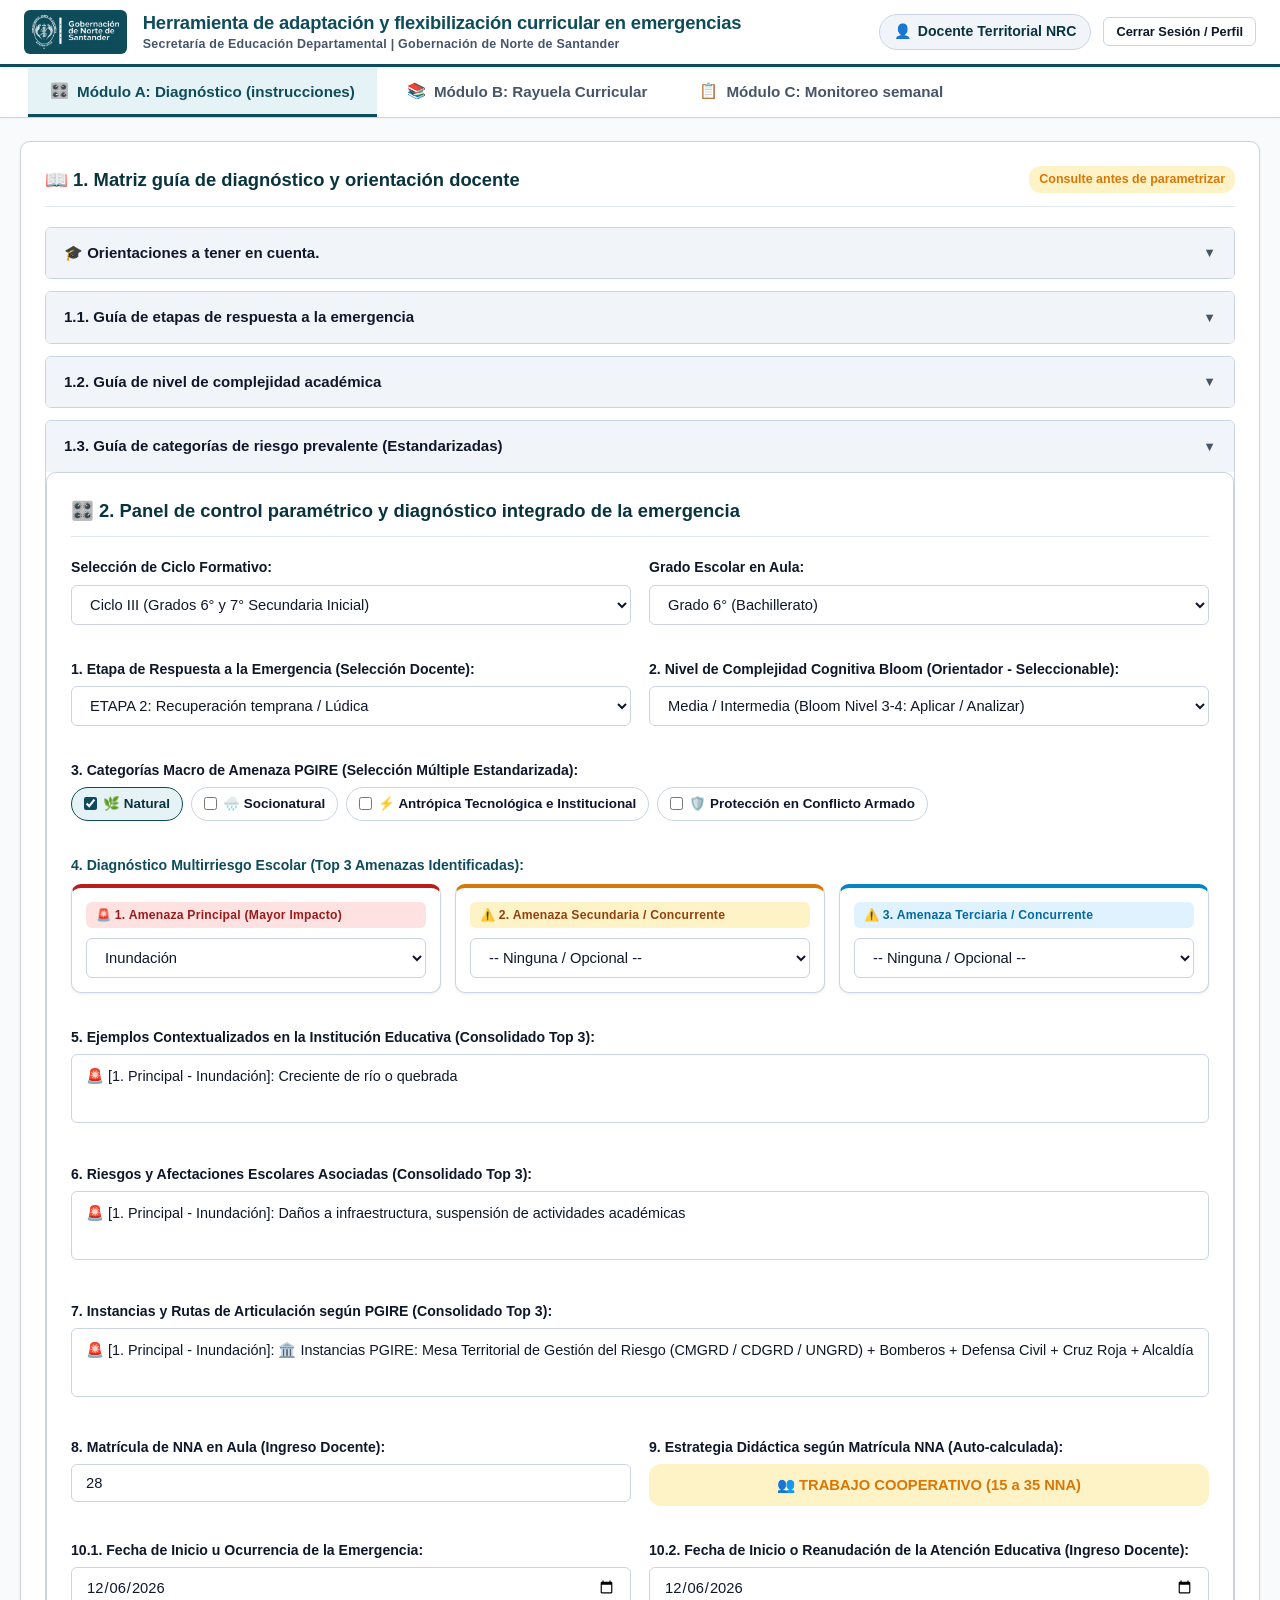
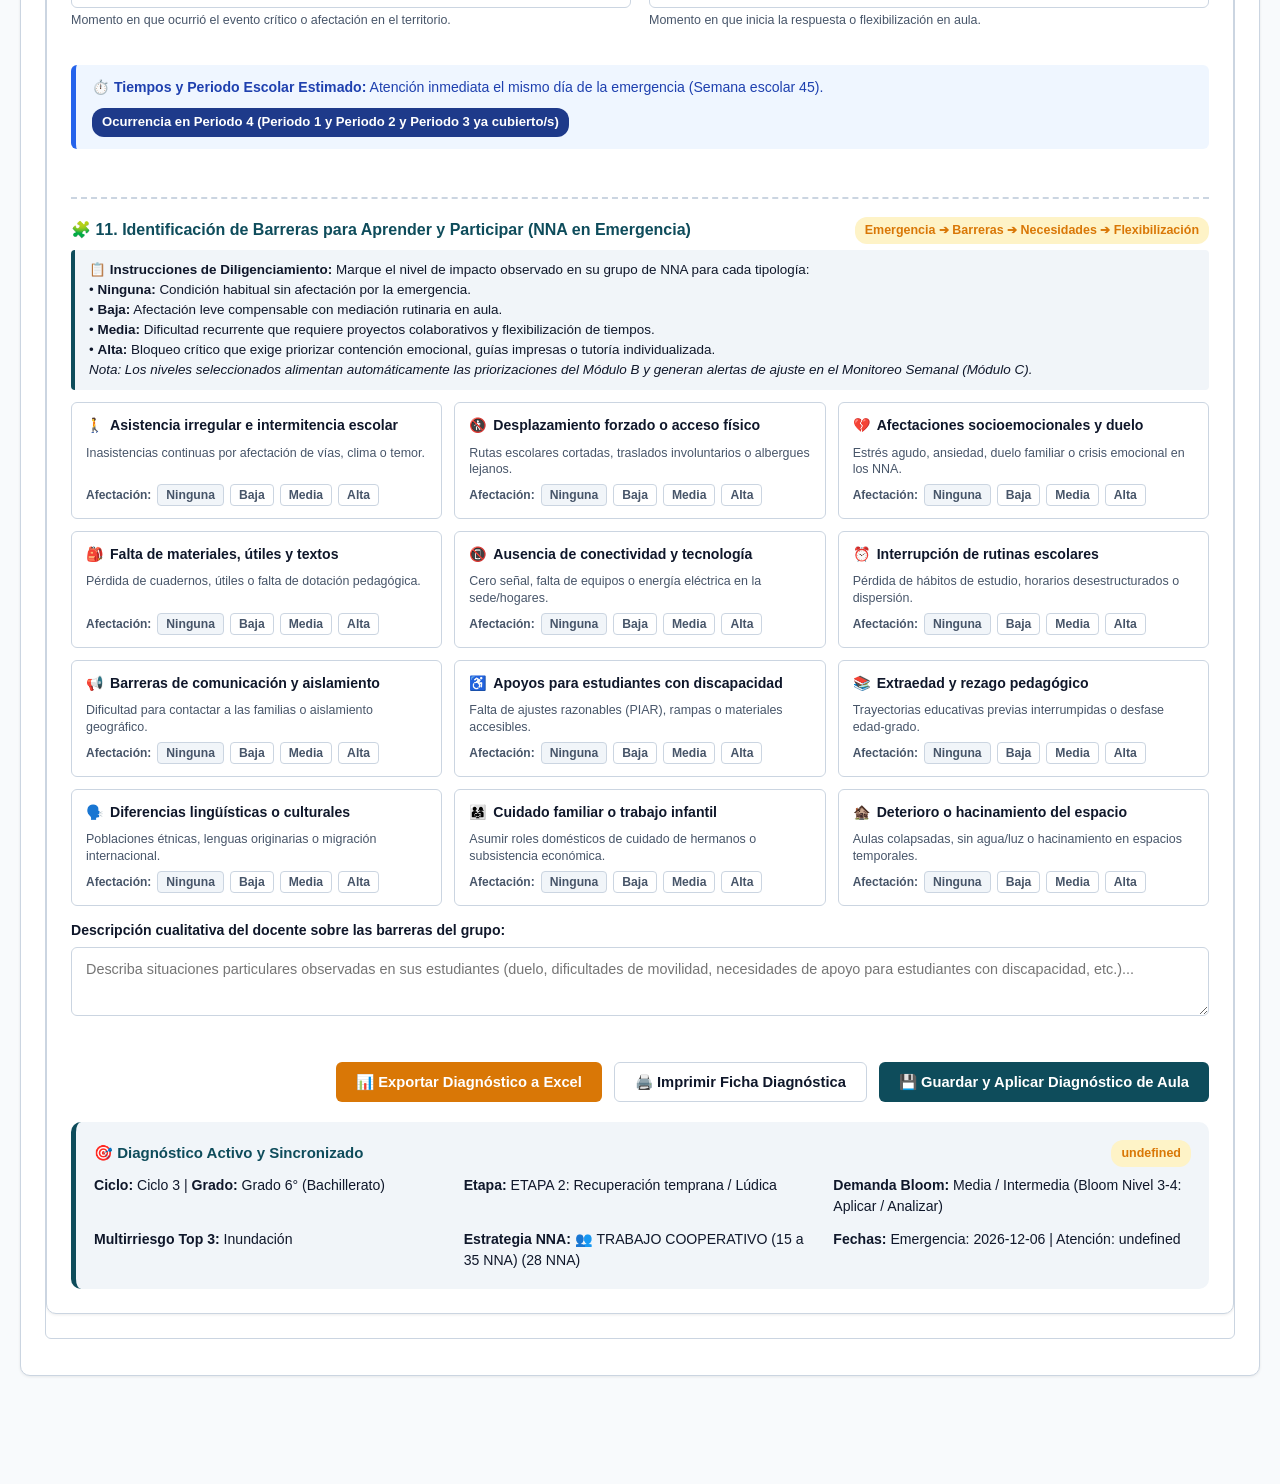
==== commit eef91b90: "Actualización automática sincronizada: 2026-09-28 13:03:10 (v2.3.0)" ====
--- a/app_standalone.html
+++ b/app_standalone.html
@@ -5,10 +5,1053 @@
   <meta name="viewport" content="width=device-width, initial-scale=1.0">
   <title>Herramienta de adaptación y flexibilización curricular en emergencias</title>
   
-  <!-- Estilos Visuales Elite Swiss-Fine -->
-  <link rel="stylesheet" href="css/variables.css?v=17">
-  <link rel="stylesheet" href="css/components.css?v=17">
-  <link rel="stylesheet" href="css/print.css?v=17">
+  <style>
+/* Variables de Diseño Institucional - Gobernación de Norte de Santander & MinTIC UI/UX Kit 9.5 */
+:root {
+  /* Identidad Institucional Gobernación / SIT */
+  --gov-petroleo: #0e4c5b;
+  --gov-petroleo-dark: #09333e;
+  --gov-petroleo-light: #166d82;
+  --gov-petroleo-subtle: #e6f3f6;
+
+  /* MinTIC Kit UI/UX 9.5 */
+  --mintic-blue: #0066cc;
+  --mintic-blue-dark: #004c99;
+  --mintic-blue-light: #e6f0fa;
+
+  /* Primarios y secundarios del sistema */
+  --primary: #0e4c5b;
+  --primary-dark: #09333e;
+  --primary-light: #166d82;
+  --primary-subtle: #e6f3f6;
+  
+  --secondary: #d97706;
+  --secondary-light: #fef3c7;
+  
+  --text-main: #0f172a;
+  --text-muted: #475569;
+  --text-light: #94a3b8;
+  
+  --bg-page: #f8fafc;
+  --surface-white: #ffffff;
+  --surface-hover: #f1f5f9;
+  --surface-muted: #e2e8f0;
+  
+  --border-light: #e2e8f0;
+  --border-medium: #cbd5e1;
+  --border-strong: #94a3b8;
+  
+  --color-etapa1: #dc2626;
+  --color-etapa1-bg: #fee2e2;
+  --color-etapa2: #d97706;
+  --color-etapa2-bg: #fef3c7;
+  --color-etapa3: #16a34a;
+  --color-etapa3-bg: #dcfce7;
+  
+  --color-blue: #0066cc;
+  --color-blue-bg: #e6f0fa;
+  
+  --radius-sm: 6px;
+  --radius-md: 10px;
+  --radius-lg: 16px;
+  
+  --shadow-sm: 0 1px 3px rgba(0,0,0,0.08);
+  --shadow-md: 0 4px 6px -1px rgba(0,0,0,0.1), 0 2px 4px -2px rgba(0,0,0,0.1);
+  --shadow-lg: 0 10px 15px -3px rgba(0,0,0,0.1);
+  
+  --font-family: 'Work Sans', -apple-system, BlinkMacSystemFont, "Segoe UI", Roboto, Helvetica, Arial, sans-serif;
+}
+
+
+/* Componentes UI Swiss-Fine NRC */
+* {
+  box-sizing: border-box;
+  margin: 0;
+  padding: 0;
+}
+
+body {
+  font-family: var(--font-family);
+  background-color: var(--bg-page);
+  color: var(--text-main);
+  line-height: 1.5;
+  font-size: 15px;
+  -webkit-font-smoothing: antialiased;
+}
+
+/* Header */
+.header-bar {
+  background: var(--surface-white);
+  border-bottom: 3px solid var(--primary);
+  padding: 10px 24px;
+  display: flex;
+  justify-content: space-between;
+  align-items: center;
+  box-shadow: var(--shadow-sm);
+  position: sticky;
+  top: 0;
+  z-index: 100;
+}
+
+.brand-section {
+  display: flex;
+  align-items: center;
+  gap: 16px;
+}
+
+.brand-logos {
+  display: flex;
+  align-items: center;
+  gap: 12px;
+}
+
+.brand-logo-img {
+  height: 44px;
+  width: auto;
+  object-fit: contain;
+}
+
+.brand-icon-edu-container {
+  background: var(--gov-petroleo);
+  padding: 5px 8px;
+  border-radius: var(--radius-sm);
+  display: flex;
+  align-items: center;
+  justify-content: center;
+}
+
+.brand-icon-edu {
+  height: 34px;
+  width: auto;
+}
+
+.brand-titles-wrapper {
+  display: flex;
+  flex-direction: column;
+}
+
+.brand-title {
+  font-size: 1.15rem;
+  font-weight: 800;
+  color: var(--primary);
+  line-height: 1.25;
+  letter-spacing: -0.01em;
+}
+
+.brand-subtitle-gov {
+  font-size: 0.78rem;
+  font-weight: 600;
+  color: var(--text-muted);
+  letter-spacing: 0.02em;
+  margin-top: 1px;
+}
+
+
+
+.user-status-bar {
+  display: flex;
+  align-items: center;
+  gap: 12px;
+}
+
+.user-badge {
+  background: var(--surface-hover);
+  padding: 6px 14px;
+  border-radius: 20px;
+  font-size: 0.88rem;
+  font-weight: 600;
+  color: var(--primary-dark);
+  border: 1px solid var(--border-medium);
+  display: flex;
+  align-items: center;
+  gap: 6px;
+  cursor: pointer;
+  transition: all 0.2s ease;
+}
+
+.user-badge:hover {
+  background: var(--primary-subtle);
+  border-color: var(--primary);
+}
+
+/* Navigation Tabs */
+.nav-tabs-container {
+  background: var(--surface-white);
+  border-bottom: 1px solid var(--border-medium);
+  padding: 0 28px;
+  display: flex;
+  gap: 8px;
+  box-shadow: 0 1px 2px rgba(0,0,0,0.03);
+}
+
+.nav-tab {
+  padding: 14px 22px;
+  border: none;
+  background: none;
+  font-family: inherit;
+  font-size: 0.95rem;
+  font-weight: 700;
+  color: var(--text-muted);
+  cursor: pointer;
+  border-bottom: 3px solid transparent;
+  display: flex;
+  align-items: center;
+  gap: 8px;
+  transition: all 0.2s ease;
+}
+
+.nav-tab:hover {
+  color: var(--primary);
+  background: var(--surface-hover);
+}
+
+.nav-tab.active {
+  color: var(--primary);
+  border-bottom-color: var(--primary);
+  background: var(--primary-subtle);
+}
+
+/* Main Layout */
+.main-container {
+  max-width: 1280px;
+  margin: 24px auto;
+  padding: 0 20px 60px;
+}
+
+/* Cards */
+.card-elite {
+  background: var(--surface-white);
+  border-radius: var(--radius-md);
+  border: 1px solid var(--border-medium);
+  box-shadow: var(--shadow-sm);
+  padding: 24px;
+  margin-bottom: 24px;
+}
+
+.card-header {
+  display: flex;
+  justify-content: space-between;
+  align-items: center;
+  margin-bottom: 20px;
+  border-bottom: 1px solid var(--border-light);
+  padding-bottom: 12px;
+}
+
+.card-title {
+  font-size: 1.15rem;
+  font-weight: 800;
+  color: var(--primary-dark);
+  display: flex;
+  align-items: center;
+  gap: 8px;
+}
+
+/* Accordion */
+.accordion-item {
+  border: 1px solid var(--border-medium);
+  border-radius: var(--radius-sm);
+  margin-bottom: 12px;
+  overflow: hidden;
+  background: var(--surface-white);
+  transition: border-color 0.2s ease;
+}
+
+.accordion-item:hover {
+  border-color: var(--primary);
+}
+
+.accordion-header {
+  background: var(--surface-hover);
+  padding: 14px 18px;
+  font-weight: 700;
+  font-size: 0.94rem;
+  color: var(--text-main);
+  display: flex;
+  justify-content: space-between;
+  align-items: center;
+  cursor: pointer;
+  user-select: none;
+  transition: background 0.2s ease;
+}
+
+.accordion-header:hover {
+  background: #e2e8f0;
+  color: var(--primary-dark);
+}
+
+.accordion-header .chevron {
+  transition: transform 0.25s ease;
+  font-size: 0.8rem;
+  color: var(--text-muted);
+}
+
+.accordion-item.open .accordion-header .chevron {
+  transform: rotate(180deg);
+}
+
+.accordion-body {
+  padding: 18px;
+  display: none;
+  background: var(--surface-white);
+  border-top: 1px solid var(--border-light);
+}
+
+.accordion-item.open .accordion-body {
+  display: block;
+}
+
+/* Grids */
+.grid-2 {
+  display: grid;
+  grid-template-columns: repeat(2, 1fr);
+  gap: 18px;
+}
+
+.grid-3 {
+  display: grid;
+  grid-template-columns: repeat(3, 1fr);
+  gap: 16px;
+}
+
+.grid-4 {
+  display: grid;
+  grid-template-columns: repeat(4, 1fr);
+  gap: 14px;
+}
+
+@media (max-width: 900px) {
+  .grid-2, .grid-3, .grid-4 {
+    grid-template-columns: 1fr;
+  }
+}
+
+/* Form Controls */
+.form-group {
+  margin-bottom: 16px;
+}
+
+.form-label {
+  display: block;
+  font-size: 0.88rem;
+  font-weight: 700;
+  color: var(--text-main);
+  margin-bottom: 6px;
+}
+
+.select-elite, .input-elite {
+  width: 100%;
+  padding: 10px 14px;
+  font-family: inherit;
+  font-size: 0.92rem;
+  border: 1.5px solid var(--border-medium);
+  border-radius: var(--radius-sm);
+  background-color: var(--surface-white);
+  color: var(--text-main);
+  transition: all 0.2s ease;
+}
+
+.select-elite:focus, .input-elite:focus {
+  outline: none;
+  border-color: var(--primary);
+  box-shadow: 0 0 0 3px rgba(0, 90, 54, 0.15);
+}
+
+.input-readonly {
+  background-color: #f8fafc;
+  color: #1e293b;
+  font-weight: 500;
+  cursor: default;
+  border-color: #cbd5e1;
+}
+
+.textarea-elite {
+  width: 100%;
+  padding: 10px 14px;
+  font-family: inherit;
+  font-size: 0.90rem;
+  line-height: 1.55;
+  border: 1.5px solid var(--border-medium);
+  border-radius: var(--radius-sm);
+  background-color: var(--surface-white);
+  color: var(--text-main);
+  transition: border-color 0.2s ease, box-shadow 0.2s ease;
+  white-space: pre-wrap;
+  word-break: break-word;
+  overflow-wrap: break-word;
+  box-sizing: border-box;
+}
+
+.textarea-elite.input-readonly {
+  min-height: 60px;
+  height: auto;
+  overflow-y: hidden;
+  resize: none;
+}
+
+.textarea-elite:focus:not(.input-readonly) {
+  outline: none;
+  border-color: var(--primary);
+  box-shadow: 0 0 0 3px rgba(0, 90, 54, 0.15);
+}
+
+/* Chips y Checkboxes Multi-Categoría */
+.category-chips-container {
+  display: flex;
+  gap: 8px;
+  flex-wrap: wrap;
+  margin-top: 6px;
+}
+
+.category-chip {
+  display: inline-flex;
+  align-items: center;
+  gap: 6px;
+  padding: 6px 12px;
+  border-radius: 20px;
+  border: 1.5px solid var(--border-medium);
+  background: var(--surface-white);
+  font-size: 0.84rem;
+  font-weight: 600;
+  color: var(--text-main);
+  cursor: pointer;
+  transition: all 0.2s ease;
+  user-select: none;
+}
+
+.category-chip:hover {
+  background: var(--surface-hover);
+  border-color: var(--primary);
+}
+
+.category-chip.active {
+  background: var(--primary-subtle);
+  border-color: var(--primary);
+  color: var(--primary-dark);
+  font-weight: 700;
+}
+
+.category-chip input[type="checkbox"] {
+  accent-color: var(--primary);
+  cursor: pointer;
+}
+
+/* Buttons */
+.btn-elite {
+  padding: 10px 20px;
+  font-family: inherit;
+  font-size: 0.92rem;
+  font-weight: 700;
+  border-radius: var(--radius-sm);
+  border: none;
+  cursor: pointer;
+  display: inline-flex;
+  align-items: center;
+  gap: 8px;
+  transition: all 0.2s ease;
+}
+
+.btn-primary {
+  background: var(--primary);
+  color: white;
+}
+.btn-primary:hover {
+  background: var(--primary-dark);
+}
+
+.btn-secondary {
+  background: var(--secondary);
+  color: white;
+}
+.btn-secondary:hover {
+  background: #b45309;
+}
+
+.btn-outline {
+  background: transparent;
+  border: 1.5px solid var(--border-medium);
+  color: var(--text-main);
+}
+.btn-outline:hover {
+  background: var(--surface-hover);
+  border-color: var(--text-muted);
+}
+
+/* Badges */
+.badge-pill {
+  padding: 4px 10px;
+  border-radius: 12px;
+  font-size: 0.78rem;
+  font-weight: 700;
+  display: inline-block;
+}
+
+.badge-etapa1 { background: var(--color-etapa1-bg); color: var(--color-etapa1); }
+.badge-etapa2 { background: var(--color-etapa2-bg); color: var(--color-etapa2); }
+.badge-etapa3 { background: var(--color-etapa3-bg); color: var(--color-etapa3); }
+
+/* Modal */
+.modal-overlay {
+  position: fixed;
+  top: 0; left: 0; right: 0; bottom: 0;
+  background: rgba(15, 23, 42, 0.6);
+  backdrop-filter: blur(4px);
+  display: flex;
+  align-items: center;
+  justify-content: center;
+  z-index: 1000;
+}
+
+.modal-content {
+  background: white;
+  width: 95%;
+  max-width: 480px;
+  padding: 28px;
+  border-radius: var(--radius-md);
+  box-shadow: var(--shadow-lg);
+  position: relative;
+  border-top: 5px solid var(--primary);
+}
+
+.modal-close-btn {
+  position: absolute;
+  top: 14px;
+  right: 16px;
+  background: none;
+  border: none;
+  font-size: 1.3rem;
+  color: var(--text-muted);
+  cursor: pointer;
+  padding: 4px 8px;
+  border-radius: var(--radius-sm);
+}
+.modal-close-btn:hover {
+  background: var(--surface-hover);
+  color: var(--text-main);
+}
+
+/* Botón Flotante y Modal de Evaluadores / Feedback */
+.btn-feedback-floating {
+  position: fixed;
+  bottom: 24px;
+  right: 24px;
+  z-index: 999;
+  background: #0f766e;
+  color: #ffffff;
+  border: none;
+  border-radius: 50px;
+  padding: 12px 20px;
+  font-weight: 600;
+  font-size: 0.9rem;
+  box-shadow: 0 4px 14px rgba(15, 118, 110, 0.4);
+  cursor: pointer;
+  display: flex;
+  align-items: center;
+  gap: 8px;
+  transition: all 0.2s ease;
+}
+
+.btn-feedback-floating:hover {
+  background: #115e59;
+  transform: translateY(-2px);
+  box-shadow: 0 6px 20px rgba(15, 118, 110, 0.5);
+}
+
+.star-rating-container {
+  display: flex;
+  gap: 8px;
+  font-size: 1.5rem;
+  cursor: pointer;
+  color: #cbd5e1;
+}
+
+.star-rating-container .star-icon.active {
+  color: #f59e0b;
+}
+
+.feedback-status-badge {
+  padding: 10px 14px;
+  border-radius: 8px;
+  font-size: 0.85rem;
+  display: none;
+  margin-top: 12px;
+}
+
+.feedback-status-badge.success {
+  display: block;
+  background: #dcfce7;
+  color: #166534;
+  border: 1px solid #bbf7d0;
+}
+
+.feedback-status-badge.error {
+  display: block;
+  background: #fee2e2;
+  color: #991b1b;
+  border: 1px solid #fecaca;
+}
+
+.feedback-status-badge.loading {
+  display: block;
+  background: #f0fdf4;
+  color: #0f766e;
+  border: 1px solid #ccfbf1;
+}
+
+/* =================================================== */
+/* COMPONENTES PARA BARRERAS, PERIODOS Y CANASTA (V2.2)*/
+/* =================================================== */
+
+/* Matriz de Barreras de Aprendizaje */
+.barriers-grid {
+  display: grid;
+  grid-template-columns: repeat(auto-fit, minmax(280px, 1fr));
+  gap: 12px;
+  margin-top: 10px;
+}
+
+.barrier-card {
+  background: var(--surface-white);
+  border: 1px solid var(--border-medium);
+  border-radius: var(--radius-sm);
+  padding: 12px 14px;
+  transition: all 0.2s ease;
+  display: flex;
+  flex-direction: column;
+  justify-content: space-between;
+}
+
+.barrier-card.active-low {
+  border-color: #fde047;
+  background: #fefce8;
+}
+
+.barrier-card.active-med {
+  border-color: #fdba74;
+  background: #fff7ed;
+}
+
+.barrier-card.active-high {
+  border-color: #fca5a5;
+  background: #fef2f2;
+}
+
+.barrier-title {
+  font-size: 0.88rem;
+  font-weight: 700;
+  color: var(--text-main);
+  margin-bottom: 8px;
+  display: flex;
+  align-items: center;
+  gap: 6px;
+}
+
+.barrier-levels {
+  display: flex;
+  gap: 6px;
+  align-items: center;
+  margin-top: 6px;
+}
+
+.barrier-level-btn {
+  padding: 3px 8px;
+  border-radius: 4px;
+  font-size: 0.76rem;
+  font-weight: 600;
+  cursor: pointer;
+  border: 1px solid var(--border-medium);
+  background: var(--surface-white);
+  color: var(--text-muted);
+  transition: all 0.15s ease;
+}
+
+.barrier-level-btn:hover {
+  background: var(--surface-hover);
+}
+
+.barrier-level-btn.selected-ninguna {
+  background: #f1f5f9;
+  color: #475569;
+  border-color: #cbd5e1;
+  font-weight: 700;
+}
+
+.barrier-level-btn.selected-baja {
+  background: #fef08a;
+  color: #854d0e;
+  border-color: #eab308;
+  font-weight: 700;
+}
+
+.barrier-level-btn.selected-media {
+  background: #fed7aa;
+  color: #9a3412;
+  border-color: #f97316;
+  font-weight: 700;
+}
+
+.barrier-level-btn.selected-alta {
+  background: #fecaca;
+  color: #991b1b;
+  border-color: #ef4444;
+  font-weight: 700;
+}
+
+/* Multirriesgo Top 3 Armonioso */
+.threat-top3-grid {
+  display: grid;
+  grid-template-columns: repeat(3, 1fr);
+  gap: 14px;
+  margin-top: 8px;
+}
+
+@media (max-width: 860px) {
+  .threat-top3-grid {
+    grid-template-columns: 1fr;
+  }
+}
+
+.threat-top3-card {
+  background: var(--surface-white);
+  border: 1px solid var(--border-medium);
+  border-radius: var(--radius-md);
+  padding: 14px;
+  box-shadow: var(--shadow-sm);
+  display: flex;
+  flex-direction: column;
+  justify-content: space-between;
+  transition: all 0.2s ease;
+}
+
+.threat-top3-card:hover {
+  border-color: var(--primary-light);
+  box-shadow: var(--shadow-md);
+}
+
+.threat-top3-badge {
+  font-size: 0.76rem;
+  font-weight: 700;
+  padding: 4px 10px;
+  border-radius: 6px;
+  letter-spacing: 0.02em;
+  margin-bottom: 10px;
+  display: inline-flex;
+  align-items: center;
+  gap: 6px;
+}
+
+
+/* Periodos y Estados en Rayuela Curricular */
+.periodos-bar {
+  display: flex;
+  gap: 8px;
+  flex-wrap: wrap;
+  margin-bottom: 14px;
+  align-items: center;
+}
+
+.periodo-tab-btn {
+  padding: 6px 14px;
+  border-radius: 20px;
+  font-size: 0.82rem;
+  font-weight: 700;
+  border: 1.5px solid var(--border-medium);
+  background: white;
+  color: var(--text-muted);
+  cursor: pointer;
+  transition: all 0.2s ease;
+}
+
+.periodo-tab-btn:hover {
+  background: var(--surface-hover);
+  border-color: var(--primary);
+}
+
+.periodo-tab-btn.active {
+  background: var(--primary);
+  color: white;
+  border-color: var(--primary);
+}
+
+/* Filas según estado pedagógico */
+.row-addressed {
+  background-color: #f0fdf4 !important;
+  opacity: 0.82;
+}
+
+.row-addressed:hover {
+  opacity: 1;
+}
+
+.row-pending {
+  background-color: #ffffff;
+}
+
+.row-postponed {
+  background-color: #f8fafc !important;
+  opacity: 0.65;
+}
+
+/* Badges de estado pedagógico */
+.status-badge {
+  font-size: 0.75rem;
+  font-weight: 700;
+  padding: 4px 8px;
+  border-radius: 4px;
+  display: inline-flex;
+  align-items: center;
+  gap: 4px;
+  white-space: nowrap;
+}
+
+.status-badge-addressed {
+  background: #dcfce7;
+  color: #166534;
+  border: 1px solid #86efac;
+}
+
+.status-badge-pending {
+  background: #e0f2fe;
+  color: #0369a1;
+  border: 1px solid #7dd3fc;
+}
+
+.status-badge-postponed {
+  background: #f1f5f9;
+  color: #64748b;
+  border: 1px solid #cbd5e1;
+}
+
+/* Canasta Curricular Dock Flotante */
+.selection-dock-bar {
+  position: sticky;
+  bottom: 12px;
+  z-index: 85;
+  background: #0f172a;
+  color: #ffffff;
+  border-radius: var(--radius-md);
+  padding: 14px 20px;
+  box-shadow: 0 10px 25px -5px rgba(0, 0, 0, 0.4);
+  display: flex;
+  justify-content: space-between;
+  align-items: center;
+  flex-wrap: wrap;
+  gap: 12px;
+  margin-top: 18px;
+  border: 1px solid rgba(255, 255, 255, 0.15);
+}
+
+.selection-dock-badges {
+  display: flex;
+  gap: 8px;
+  flex-wrap: wrap;
+  align-items: center;
+  font-size: 0.82rem;
+}
+
+.dock-badge {
+  background: rgba(255, 255, 255, 0.15);
+  padding: 4px 10px;
+  border-radius: 12px;
+  font-weight: 600;
+}
+
+.dock-badge.active-count {
+  background: #059669;
+  color: #ffffff;
+  font-weight: 800;
+}
+
+/* Banners informativos */
+.info-banner-inee {
+  background: #f0fdf4;
+  border-left: 5px solid #059669;
+  border-radius: var(--radius-sm);
+  padding: 12px 16px;
+  margin-bottom: 16px;
+  font-size: 0.88rem;
+  line-height: 1.55;
+  color: #065f46;
+}
+
+.info-banner-periodo {
+  background: #eff6ff;
+  border-left: 5px solid #2563eb;
+  border-radius: var(--radius-sm);
+  padding: 12px 16px;
+  margin-bottom: 16px;
+  font-size: 0.88rem;
+  line-height: 1.55;
+  color: #1e40af;
+  display: flex;
+  justify-content: space-between;
+  align-items: center;
+  flex-wrap: wrap;
+  gap: 10px;
+}
+
+
+/* Reglas de Impresión Optimizadas (A4 / Carta) - Flexibilidad Curricular NRC */
+@page {
+  size: letter landscape;
+  margin: 10mm 10mm 12mm 10mm;
+}
+
+@media print {
+  /* 1. Ocultar elementos no relevantes de navegación y botones interactivos */
+  .no-print, 
+  .header-bar, 
+  .nav-tabs-container, 
+  .modal-overlay, 
+  button, 
+  .btn-elite, 
+  .btn-feedback-floating, 
+  #modal-feedback, 
+  #modal-auth,
+  .periodos-bar,
+  .selection-dock-bar {
+    display: none !important;
+  }
+  
+  /* 2. Reseteo y formato general para hoja física */
+  html, body {
+    background: #ffffff !important;
+    font-size: 8.5pt !important;
+    color: #0f172a !important;
+    margin: 0 !important;
+    padding: 0 !important;
+    width: 100% !important;
+    -webkit-print-color-adjust: exact !important;
+    print-color-adjust: exact !important;
+  }
+  
+  .main-container {
+    max-width: 100% !important;
+    width: 100% !important;
+    margin: 0 !important;
+    padding: 0 !important;
+  }
+  
+  /* 3. Contenedores de tarjeta */
+  .card-elite {
+    box-shadow: none !important;
+    border: 1px solid #cbd5e1 !important;
+    padding: 10px 14px !important;
+    margin-bottom: 14px !important;
+    page-break-inside: auto !important;
+    background: #ffffff !important;
+    border-radius: 4px !important;
+  }
+
+  .card-header {
+    border-bottom: 1.5px solid #0f172a !important;
+    padding-bottom: 8px !important;
+    margin-bottom: 12px !important;
+  }
+  
+  /* 4. Tablas de alta legibilidad sin desbordamientos */
+  .table-print {
+    width: 100% !important;
+    border-collapse: collapse !important;
+    page-break-inside: auto !important;
+    margin-bottom: 16px !important;
+    table-layout: auto !important;
+  }
+  
+  .table-print thead {
+    display: table-header-group !important;
+  }
+
+  .table-print tr {
+    page-break-inside: avoid !important;
+    page-break-after: auto !important;
+  }
+  
+  .table-print th {
+    background: #f1f5f9 !important;
+    color: #0f172a !important;
+    border: 1px solid #94a3b8 !important;
+    padding: 6px 8px !important;
+    font-size: 8pt !important;
+    font-weight: 800 !important;
+    text-transform: uppercase !important;
+    letter-spacing: 0.3px;
+  }
+
+  .table-print td {
+    border: 1px solid #cbd5e1 !important;
+    padding: 6px 8px !important;
+    font-size: 8pt !important;
+    line-height: 1.35 !important;
+    vertical-align: top !important;
+    word-break: break-word !important;
+    overflow-wrap: break-word !important;
+  }
+
+  /* 5. Asegurar lectura íntegra de select y textarea en impresión */
+  select.select-elite, 
+  select.select-item-state,
+  select.select-avance-accion {
+    appearance: none !important;
+    -webkit-appearance: none !important;
+    -moz-appearance: none !important;
+    background: transparent !important;
+    border: none !important;
+    padding: 0 !important;
+    font-size: 8pt !important;
+    font-weight: 700 !important;
+    color: #0f172a !important;
+    width: auto !important;
+    cursor: default !important;
+  }
+
+  textarea.textarea-elite,
+  textarea.input-observaciones-accion,
+  textarea.input-readonly {
+    border: 1px dashed #cbd5e1 !important;
+    background: #fafafa !important;
+    padding: 4px 6px !important;
+    font-size: 7.8pt !important;
+    line-height: 1.35 !important;
+    width: 100% !important;
+    height: auto !important;
+    min-height: auto !important;
+    overflow: visible !important;
+    resize: none !important;
+    white-space: pre-wrap !important;
+    display: block !important;
+  }
+
+  /* 6. Textos duplicados de impresión limpia */
+  .print-only-text {
+    display: block !important;
+  }
+
+  .print-hide {
+    display: none !important;
+  }
+
+  /* 7. Saltos de página y bloques especiales */
+  .print-area-break {
+    page-break-before: always !important;
+    break-before: page !important;
+  }
+
+  .print-signatures-block {
+    display: block !important;
+    page-break-inside: avoid !important;
+    margin-top: 24px !important;
+  }
+
+  /* Badges e insignias visibles */
+  .badge-pill {
+    border: 1px solid #cbd5e1 !important;
+    display: inline-block !important;
+    font-size: 7.2pt !important;
+    padding: 2px 6px !important;
+  }
+}
+
+</style>
 </head>
 <body>
 
@@ -404,8 +1447,14 @@
 
           </div>
 
-          <div style="margin-top: 24px; display: flex; justify-content: flex-end; gap: 12px;">
-            <button id="btn-guardar-diagnostico" class="btn-elite btn-primary">
+          <div style="margin-top: 24px; display: flex; justify-content: flex-end; gap: 12px; flex-wrap: wrap;">
+            <button type="button" id="btn-exportar-excel-diagnostico" class="btn-elite btn-secondary">
+              📊 Exportar Diagnóstico a Excel
+            </button>
+            <button type="button" id="btn-imprimir-diagnostico" class="btn-elite btn-outline">
+              🖨️ Imprimir Ficha Diagnóstica
+            </button>
+            <button type="submit" id="btn-guardar-diagnostico" class="btn-elite btn-primary">
               💾 Guardar y Aplicar Diagnóstico de Aula
             </button>
           </div>
@@ -6075,6 +7124,77 @@
       });
     }
 
+    var btnExcelDiag = document.getElementById('btn-exportar-excel-diagnostico');
+    if (btnExcelDiag) {
+      btnExcelDiag.addEventListener('click', function(e) {
+        e.preventDefault();
+        var d = self.getLiveDiagnostic();
+        var user = (typeof AuthManager !== 'undefined' && AuthManager.getUserData) ? AuthManager.getUserData() : null;
+
+        var csvRows = [
+          ['PARÁMETRO DIAGNÓSTICO', 'VALOR REGISTRADO / ESTIMACIÓN'],
+          ['Docente Responsable', (user && user.nombreCompleto) || 'Docente Territorial'],
+          ['Institución Educativa', (user && user.institucion) || 'Sede Educativa Rural'],
+          ['Ciclo Formativo', 'Ciclo ' + d.ciclo],
+          ['Grado Escolar', d.grado],
+          ['Etapa de Respuesta INEE', d.etapa],
+          ['Complejidad y Desafío Cognitivo (Bloom)', d.bloom],
+          ['Categorías de Amenaza', d.categoriaAmenaza],
+          ['Amenaza Principal', d.amenazaPrincipal],
+          ['Amenaza Secundaria 1', d.amenazaSecundaria1 || '(Ninguna)'],
+          ['Amenaza Secundaria 2', d.amenazaSecundaria2 || '(Ninguna)'],
+          ['Consolidado Multirriesgo Top 3', (d.amenazasTop3 || []).join(' + ')],
+          ['Ejemplos Contextualizados en la IE', (d.ejemploIE || '').replace(/[\r\n]+/g, ' ')],
+          ['Riesgos Escolares Asociados', (d.riesgosIE || '').replace(/[\r\n]+/g, ' ')],
+          ['Rutas PGIRE de Articulación', (d.rutaGIRE || '').replace(/[\r\n]+/g, ' ')],
+          ['Matrícula de NNA', d.nna + ' estudiantes'],
+          ['Estrategia Didáctica por NNA', d.didacticaNNA],
+          ['Fecha Ocurrencia de la Emergencia', d.fechaInicio],
+          ['Fecha Inicio / Reanudación de Clases', d.fechaAtencion],
+          ['Desfase Escolar Estimado', d.desfaseDias + ' días (~' + d.desfaseSemanas + ' semanas)'],
+          ['Periodo Escolar en Curso', d.periodoEnCurso],
+          ['Periodos Previos Abordados', (d.periodosPrevios || []).join(', ') || '(Ninguno - Inicio de año)'],
+          ['Observación de Barreras del Docente', (d.barrerasDescripcion || '').replace(/[\r\n]+/g, ' ')]
+        ];
+
+        if (d.barreras) {
+          Object.keys(d.barreras).forEach(function(bKey) {
+            csvRows.push(['Barrera BAP: ' + bKey, d.barreras[bKey]]);
+          });
+        }
+
+        var formatCSVCell = function(val) {
+          var str = (val === null || val === undefined) ? '' : String(val);
+          if (str.indexOf(';') !== -1 || str.indexOf('"') !== -1 || str.indexOf('\n') !== -1) {
+            return '"' + str.replace(/"/g, '""') + '"';
+          }
+          return str;
+        };
+
+        var csvContent = '\uFEFF' + csvRows.map(function(row) {
+          return row.map(formatCSVCell).join(';');
+        }).join('\r\n');
+
+        var blob = new Blob([csvContent], { type: 'text/csv;charset=utf-8;' });
+        var url = URL.createObjectURL(blob);
+        var a = document.createElement('a');
+        a.href = url;
+        a.download = 'ficha_diagnostica_emergencia_ciclo_' + d.ciclo + '_' + new Date().toISOString().split('T')[0] + '.csv';
+        a.click();
+        URL.revokeObjectURL(url);
+      });
+    }
+
+    var btnPrintDiag = document.getElementById('btn-imprimir-diagnostico');
+    if (btnPrintDiag) {
+      btnPrintDiag.addEventListener('click', function(e) {
+        e.preventDefault();
+        var d = self.getLiveDiagnostic();
+        self.renderDiagnosticSummary(d);
+        window.print();
+      });
+    }
+
     if (btnGuardar) {
       btnGuardar.addEventListener('click', function(e) {
         e.preventDefault();
@@ -6583,7 +7703,7 @@
 
           return '<tr class="' + rowClass + '" style="border-bottom: 1px solid var(--border-light);">' +
             '<td style="padding: 10px; vertical-align: top;">' +
-              '<div style="display:flex; flex-direction:column; gap:6px;">' +
+              '<div class="no-print" style="display:flex; flex-direction:column; gap:6px;">' +
                 '<label style="display:inline-flex; align-items:center; gap:6px; cursor:pointer; font-size:0.82rem; font-weight:700; color:' + (isChecked ? 'var(--primary)' : 'var(--text-muted)') + ';">' +
                   '<input type="checkbox" class="plan-checkbox" data-item-id="' + item.id + '" data-area="' + areaKey + '" ' + (isChecked ? 'checked' : '') + ' style="accent-color:var(--primary); width:16px; height:16px;">' +
                   '<span>' + checkboxLabel + '</span>' +
@@ -6593,6 +7713,10 @@
                   '<option value="abordado" ' + (state === 'abordado' ? 'selected' : '') + '>👁️ Ya abordado</option>' +
                   '<option value="aplazado" ' + (state === 'aplazado' ? 'selected' : '') + '>⏸️ Pospuesto</option>' +
                 '</select>' +
+              '</div>' +
+              '<div class="print-only-text" style="display:none; font-size:7.5pt; line-height:1.3;">' +
+                '<strong>' + (isChecked ? '✓ EN PLAN' : '— NO INCLUIDO') + '</strong><br>' +
+                '<span style="text-transform:uppercase; color:#334155;">Estado: ' + state + '</span>' +
               '</div>' +
             '</td>' +
             '<td style="padding: 10px; vertical-align: top;">' +
@@ -6736,7 +7860,8 @@
               'Amenaza: ' + ((d && d.amenazasTop3 && d.amenazasTop3.join(', ')) || (d && d.amenaza) || 'Natural') +
             '</span>' +
           '</div>' +
-          '<div style="display: flex; gap: 8px;">' +
+          '<div style="display: flex; gap: 8px; flex-wrap: wrap;">' +
+            '<button id="btn-exportar-excel-rayuela" class="btn-elite btn-secondary">📊 Exportar Malla a Excel</button>' +
             '<button id="btn-imprimir-rayuela" class="btn-elite btn-outline">🖨️ Imprimir Malla</button>' +
           '</div>' +
         '</div>' +
@@ -6883,6 +8008,88 @@
         if (typeof window.switchTab === 'function') {
           window.switchTab('tab-monitoreo');
         }
+      });
+    }
+
+    // Exportación a Excel de Rayuela Curricular (CSV estructurado y sanitizado RFC 4180)
+    var btnExcelRayuela = document.getElementById('btn-exportar-excel-rayuela');
+    if (btnExcelRayuela) {
+      btnExcelRayuela.addEventListener('click', function() {
+        var csvRows = [];
+        csvRows.push([
+          'Área Curricular',
+          'Periodo Escolar / Etapa',
+          'Factor / Eje Generador',
+          'Subproceso / Competencia Clave',
+          'Código DBA / EBC / INEE',
+          'Descripción del Aprendizaje Esencial',
+          'Complejidad Pedagógica',
+          'Desafío Cognitivo (Bloom)',
+          'Saber (Cognitivo)',
+          'Hacer (Procedimental / Didáctica)',
+          'Ser (Actitudinal / Convivencia)',
+          'Estado Pedagógico',
+          'Incluido en Canasta (Mód. C)'
+        ]);
+
+        areas.forEach(function(a) {
+          var raw = [];
+          if (a.key === 'socioemocional') raw = habsList || [];
+          else if (a.key === 'supervivencia') raw = supsList || [];
+          else raw = (cicloData && cicloData[a.key]) || [];
+
+          raw.forEach(function(it, idx) {
+            var item = self.getItemFields(it, a.key, idx, raw.length);
+            if (item) {
+              var st = self.getItemState(item, d, userStates);
+              var inPlan = self.isItemSelectedForPlan(item, userSelection, st, (a.key !== 'socioemocional' && a.key !== 'supervivencia'), d);
+
+              var cleanDesc = (item.dbaDesc || '').replace(/[\r\n]+/g, ' ').replace(/"/g, '""').trim();
+              var cleanSub = (item.subproceso || '').replace(/[\r\n]+/g, ' ').replace(/"/g, '""').trim();
+              var cleanDidact = (item.didactica || '').replace(/[\r\n]+/g, ' ').replace(/"/g, '""').trim();
+              var cleanBloom = (item.bloom || '').replace(/[\r\n]+/g, ' ').replace(/"/g, '""').trim();
+              var cleanSaber = (item.saber || '').replace(/[\r\n]+/g, ' ').replace(/"/g, '""').trim();
+              var cleanHacer = (item.hacer || '').replace(/[\r\n]+/g, ' ').replace(/"/g, '""').trim();
+              var cleanSer = (item.ser || '').replace(/[\r\n]+/g, ' ').replace(/"/g, '""').trim();
+
+              csvRows.push([
+                a.name,
+                item.periodo,
+                item.factor,
+                cleanSub,
+                item.dbaCode,
+                cleanDesc,
+                item.complejidad,
+                cleanBloom,
+                cleanSaber,
+                cleanHacer || cleanDidact,
+                cleanSer,
+                st.toUpperCase(),
+                inPlan ? 'SÍ (EN PLAN)' : 'NO'
+              ]);
+            }
+          });
+        });
+
+        var formatCSVCell = function(val) {
+          var str = (val === null || val === undefined) ? '' : String(val);
+          if (str.indexOf(';') !== -1 || str.indexOf('"') !== -1 || str.indexOf('\n') !== -1) {
+            return '"' + str.replace(/"/g, '""') + '"';
+          }
+          return str;
+        };
+
+        var csvContent = '\uFEFF' + csvRows.map(function(row) {
+          return row.map(formatCSVCell).join(';');
+        }).join('\r\n');
+
+        var blob = new Blob([csvContent], { type: 'text/csv;charset=utf-8;' });
+        var url = URL.createObjectURL(blob);
+        var a = document.createElement('a');
+        a.href = url;
+        a.download = 'malla_curricular_rayuela_ciclo_' + cicloKey + '_' + new Date().toISOString().split('T')[0] + '.csv';
+        a.click();
+        URL.revokeObjectURL(url);
       });
     }
 
@@ -7560,12 +8767,15 @@
                         '<div style="font-size:0.74rem; font-weight:700; color:#0f172a; margin-bottom:5px;">' +
                           acc.etiqueta +
                         '</div>' +
-                        '<select class="select-elite select-avance-accion" data-semana="' + s.num + '" data-accion-id="' + acc.id + '" style="font-size: 0.82rem; padding: 5px 8px; width:100%; background:white; font-weight:600;">' +
+                        '<select class="select-elite select-avance-accion no-print" data-semana="' + s.num + '" data-accion-id="' + acc.id + '" style="font-size: 0.82rem; padding: 5px 8px; width:100%; background:white; font-weight:600;">' +
                           '<option value="⚪ Sin iniciar" ' + (acc.avance === '⚪ Sin iniciar' ? 'selected' : '') + '>⚪ Sin iniciar</option>' +
                           '<option value="🟡 En proceso" ' + (acc.avance === '🟡 En proceso' ? 'selected' : '') + '>🟡 En proceso</option>' +
                           '<option value="🟢 Logrado" ' + (acc.avance === '🟢 Logrado' ? 'selected' : '') + '>🟢 Logrado</option>' +
                           '<option value="🔴 Postergado" ' + (acc.avance === '🔴 Postergado' ? 'selected' : '') + '>🔴 Postergado</option>' +
                         '</select>' +
+                        '<div class="print-only-text" style="display:none; font-size:8pt; font-weight:800; color:#0f172a; padding:2px 0;">' +
+                          'Estado: ' + (acc.avance || '⚪ Sin iniciar') +
+                        '</div>' +
                       '</div>';
 
                     bitacorasProcesosHTML += 
@@ -7573,7 +8783,10 @@
                         '<div style="font-size:0.72rem; color:#475569; font-weight:700; margin-bottom:4px;">' +
                           'Bitácora ' + acc.etiqueta + ' (' + acc.horas + 'h):' +
                         '</div>' +
-                        '<textarea class="textarea-elite input-observaciones-accion" data-semana="' + s.num + '" data-accion-id="' + acc.id + '" rows="2" placeholder="Registro de evidencias y acuerdos para ' + acc.codigo + '..." style="font-size: 0.8rem; width:100%; background:white;">' + (acc.observaciones || '') + '</textarea>' +
+                        '<textarea class="textarea-elite input-observaciones-accion no-print" data-semana="' + s.num + '" data-accion-id="' + acc.id + '" rows="2" placeholder="Registro de evidencias y acuerdos para ' + acc.codigo + '..." style="font-size: 0.8rem; width:100%; background:white;">' + (acc.observaciones || '') + '</textarea>' +
+                        '<div class="print-only-text" style="display:none; font-size:7.5pt; color:#1e293b; line-height:1.35; padding:3px 0; border-top:1px dashed #cbd5e1; margin-top:2px;">' +
+                          (acc.observaciones && acc.observaciones.trim() ? acc.observaciones.trim() : '<em>(Sin observaciones adicionales registradas)</em>') +
+                        '</div>' +
                       '</div>';
                   });
 
@@ -7723,7 +8936,7 @@
         });
       }
 
-      // Evento Exportar a Excel (CSV con desglose de procesos individuales)
+      // Evento Exportar a Excel (CSV con desglose curricular completo y compatibilidad 100% Excel RFC 4180)
       var btnExcel = document.getElementById('btn-exportar-excel');
       if (btnExcel) {
         btnExcel.addEventListener('click', function() {
@@ -7735,7 +8948,11 @@
             'Proceso / Acción ID',
             'Etiqueta Proceso',
             'Código DBA / EBC / INEE',
+            'Subproceso / Articulación',
+            'Descripción del Aprendizaje Priorizado',
             'Horas Proceso',
+            'Didáctica Situada',
+            'Desafío Cognitivo (Bloom)',
             'Etapa Curricular',
             'Foco Pedagógico',
             'Multirriesgo Top 3',
@@ -7748,7 +8965,14 @@
               var sel = container.querySelector('.select-avance-accion[data-semana="' + s.num + '"][data-accion-id="' + acc.id + '"]');
               var txt = container.querySelector('.input-observaciones-accion[data-semana="' + s.num + '"][data-accion-id="' + acc.id + '"]');
               var avVal = sel ? sel.value : acc.avance;
-              var obsVal = (txt ? txt.value : acc.observaciones).replace(/;/g, ',').replace(/\n/g, ' ');
+              var obsVal = txt ? txt.value : acc.observaciones;
+
+              // Sanitizar y limpiar textos sin romper celdas en Excel
+              var cleanObs = (obsVal || '').replace(/\r\n/g, ' ').replace(/[\r\n]/g, ' ').replace(/"/g, '""').trim();
+              var cleanDesc = (acc.descripcion || '').replace(/\r\n/g, ' ').replace(/[\r\n]/g, ' ').replace(/"/g, '""').trim();
+              var cleanSub = (acc.subproceso || '').replace(/\r\n/g, ' ').replace(/[\r\n]/g, ' ').replace(/"/g, '""').trim();
+              var cleanDidact = (acc.didactica || '').replace(/\r\n/g, ' ').replace(/[\r\n]/g, ' ').replace(/"/g, '""').trim();
+              var cleanBloom = (acc.bloom || '').replace(/\r\n/g, ' ').replace(/[\r\n]/g, ' ').replace(/"/g, '""').trim();
 
               csvRows.push([
                 'Semana ' + s.num,
@@ -7757,17 +8981,33 @@
                 acc.id,
                 acc.etiqueta,
                 acc.codigo,
+                cleanSub,
+                cleanDesc,
                 acc.horas + 'h',
+                cleanDidact,
+                cleanBloom,
                 s.etapa,
                 s.foco,
                 amenazasLabel,
                 avVal,
-                obsVal
+                cleanObs
               ]);
             });
           });
 
-          var csvContent = '\uFEFF' + csvRows.map(function(e) { return e.join(';'); }).join('\n');
+          // Función de escape estricto de celdas para CSV delimitado por punto y coma (formato estándar Excel en español)
+          var formatCSVCell = function(val) {
+            var str = (val === null || val === undefined) ? '' : String(val);
+            if (str.indexOf(';') !== -1 || str.indexOf('"') !== -1 || str.indexOf('\n') !== -1) {
+              return '"' + str.replace(/"/g, '""') + '"';
+            }
+            return str;
+          };
+
+          var csvContent = '\uFEFF' + csvRows.map(function(row) {
+            return row.map(formatCSVCell).join(';');
+          }).join('\r\n');
+
           var blob = new Blob([csvContent], { type: 'text/csv;charset=utf-8;' });
           var url = URL.createObjectURL(blob);
           var a = document.createElement('a');
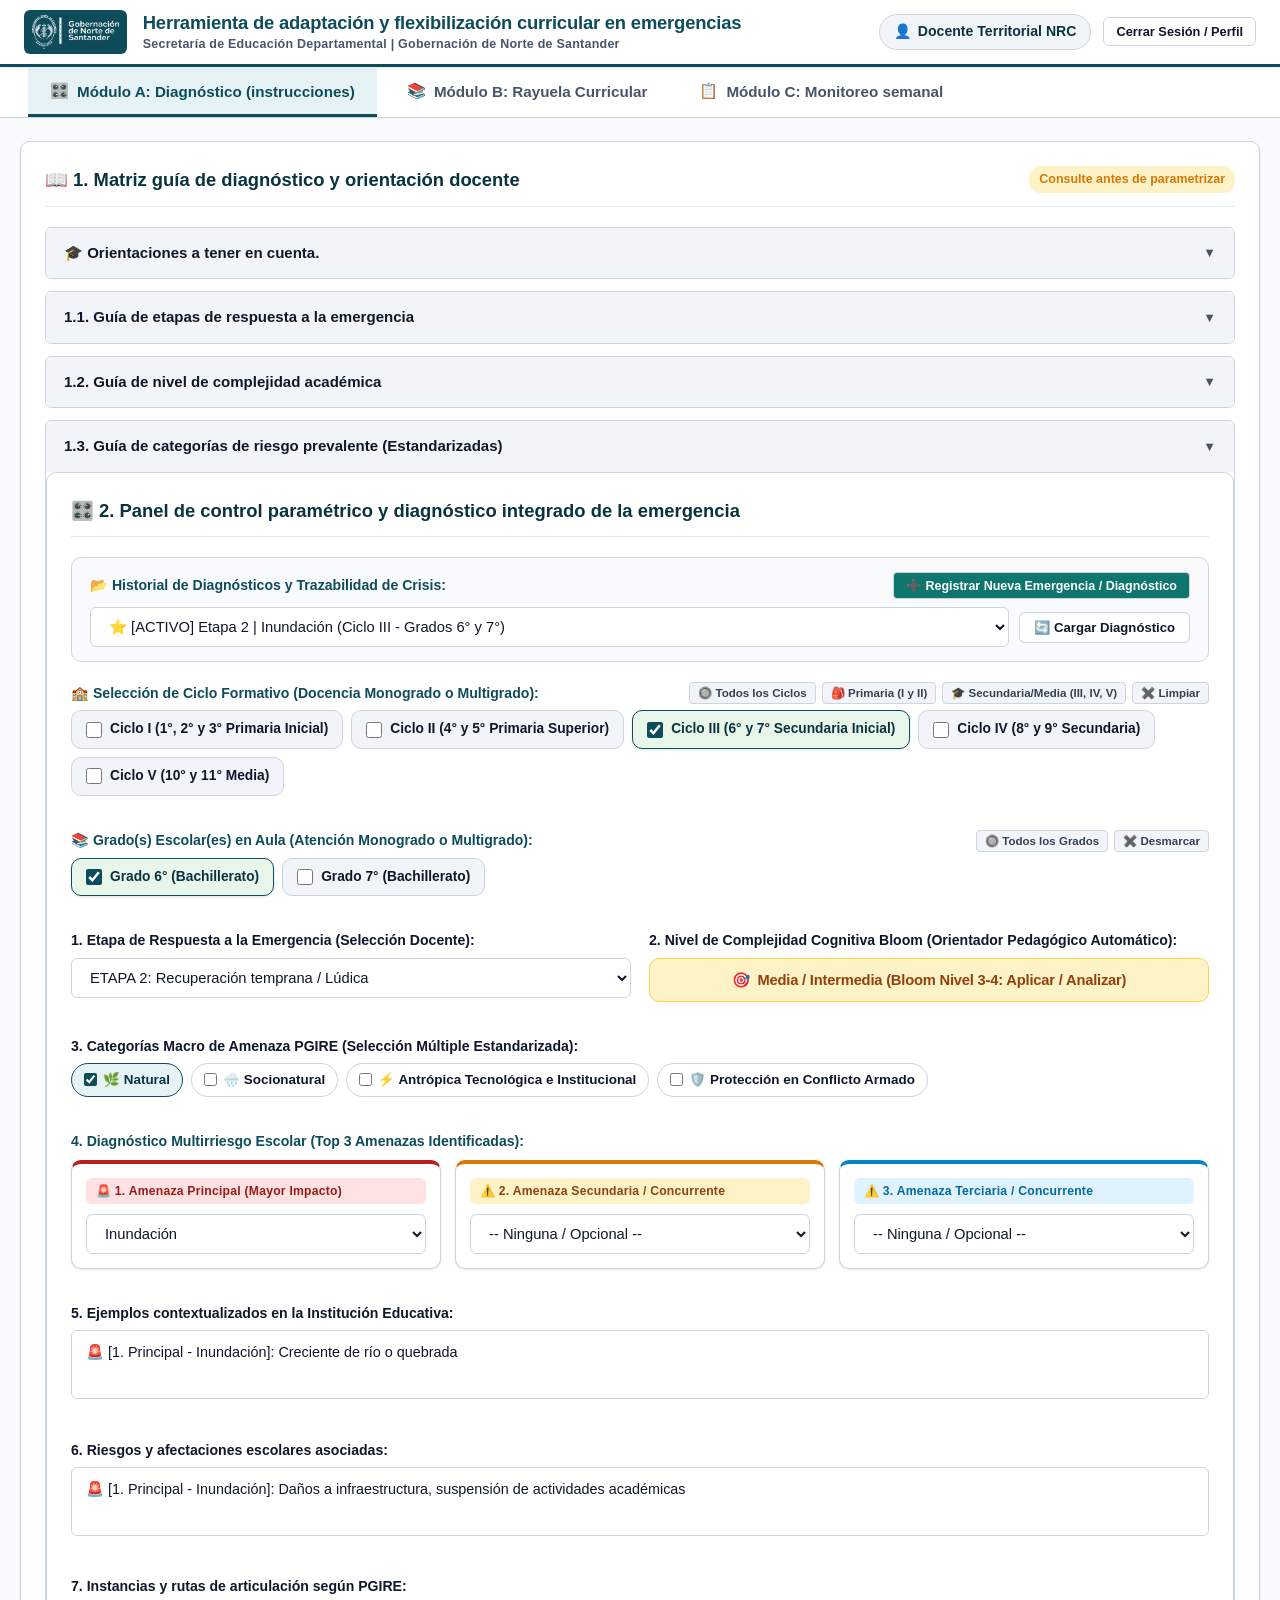
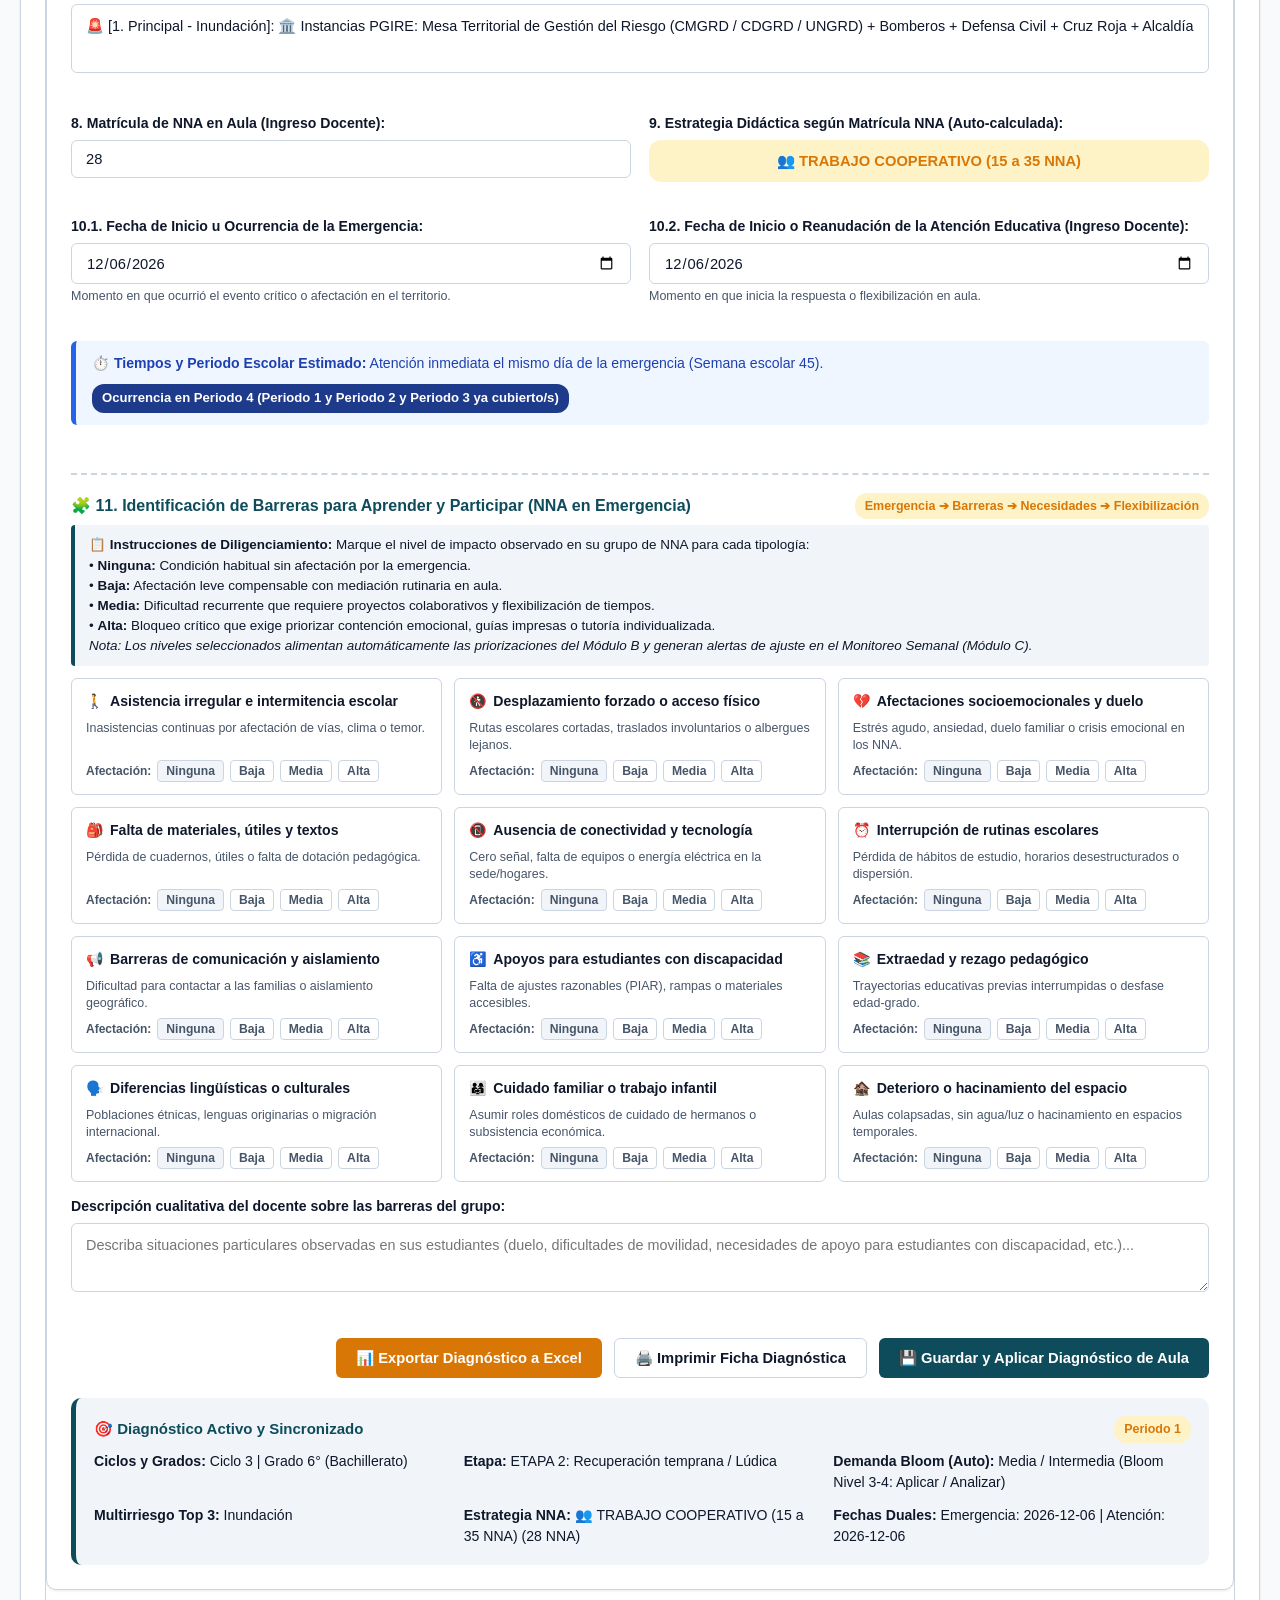
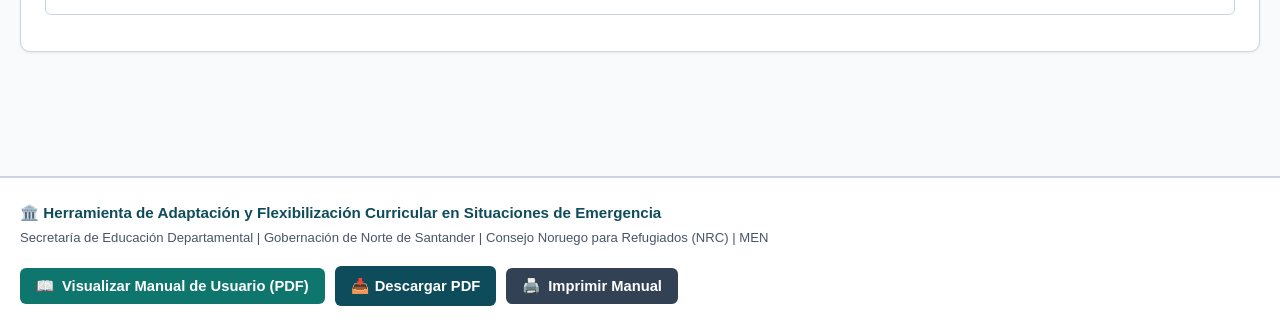
==== commit ca1f41a6: "Actualización automática sincronizada: 2026-09-29 13:54:21 (v2.3.0)" ====
--- a/app_standalone.html
+++ b/app_standalone.html
@@ -888,6 +888,170 @@
   flex-wrap: wrap;
   gap: 10px;
 }
+
+/* Chips de Selección Multiciclo y Multigrado */
+.ciclo-chips-container, .grado-chips-container {
+  display: flex;
+  flex-wrap: wrap;
+  gap: 8px;
+  margin-top: 6px;
+}
+
+.ciclo-chip, .grado-chip {
+  background: var(--surface-hover);
+  border: 1.5px solid var(--border-medium);
+  border-radius: var(--radius-md);
+  padding: 8px 14px;
+  font-size: 0.86rem;
+  font-weight: 600;
+  cursor: pointer;
+  display: inline-flex;
+  align-items: center;
+  gap: 8px;
+  transition: all 0.15s ease;
+  user-select: none;
+}
+
+.ciclo-chip:hover, .grado-chip:hover {
+  border-color: var(--primary);
+  background: #f0fdf4;
+}
+
+.ciclo-chip.active, .grado-chip.active {
+  background: #e8f5e9;
+  border-color: var(--primary);
+  color: var(--primary-dark);
+  box-shadow: 0 1px 3px rgba(0, 90, 54, 0.15);
+}
+
+.ciclo-chip-input, .grado-chip-input {
+  accent-color: var(--primary);
+  width: 16px;
+  height: 16px;
+  cursor: pointer;
+}
+
+.btn-micro {
+  background: #f1f5f9;
+  border: 1px solid #cbd5e1;
+  border-radius: 4px;
+  padding: 3px 8px;
+  font-size: 0.72rem;
+  font-weight: 700;
+  color: #334155;
+  cursor: pointer;
+  transition: all 0.15s ease;
+}
+
+.btn-micro:hover {
+  background: #e2e8f0;
+  color: #0f172a;
+}
+
+/* Indicador Bloom Automático */
+.badge-bloom-auto {
+  background: #f8fafc;
+  border: 1.5px solid #cbd5e1;
+  border-radius: var(--radius-md);
+  color: #1e293b;
+  font-weight: 700;
+  font-size: 0.92rem;
+  letter-spacing: -0.2px;
+}
+
+/* Banner Contextual del Diagnóstico Activo */
+.diagnostic-context-banner {
+  background: #f0fdf4;
+  border: 1.5px solid #86efac;
+  border-left: 5px solid var(--primary);
+  border-radius: var(--radius-md);
+  padding: 10px 16px;
+  margin-bottom: 18px;
+  display: flex;
+  justify-content: space-between;
+  align-items: center;
+  flex-wrap: wrap;
+  gap: 12px;
+  font-size: 0.88rem;
+  color: #166534;
+}
+
+.history-selector-card {
+  background: #f8fafc;
+  border: 1.5px solid #cbd5e1;
+  border-radius: var(--radius-md);
+  padding: 14px 18px;
+  margin-bottom: 20px;
+}
+
+/* Footer Institucional y Visor Manual */
+.app-footer {
+  background: #ffffff;
+  border-top: 2px solid var(--border-medium);
+  margin-top: 40px;
+  padding: 24px 20px;
+}
+
+.footer-inner {
+  max-width: 1440px;
+  margin: 0 auto;
+  display: flex;
+  justify-content: space-between;
+  align-items: center;
+  flex-wrap: wrap;
+  gap: 18px;
+}
+
+.footer-actions {
+  display: flex;
+  gap: 10px;
+  flex-wrap: wrap;
+  align-items: center;
+}
+
+.btn-manual-view {
+  background: #0f766e;
+  color: #ffffff;
+  font-weight: 700;
+  padding: 9px 16px;
+}
+
+.btn-manual-view:hover {
+  background: #115e59;
+}
+
+.btn-manual-download {
+  background: var(--primary);
+  color: #ffffff;
+  font-weight: 700;
+  padding: 9px 16px;
+  text-decoration: none;
+  display: inline-flex;
+  align-items: center;
+  gap: 6px;
+  border-radius: var(--radius-sm);
+}
+
+.btn-manual-download:hover {
+  background: var(--primary-dark);
+}
+
+.btn-manual-print {
+  background: #334155;
+  color: #ffffff;
+  font-weight: 700;
+  padding: 9px 16px;
+}
+
+.btn-manual-print:hover {
+  background: #1e293b;
+}
+
+.modal-manual-content {
+  box-shadow: 0 20px 40px rgba(0, 0, 0, 0.25);
+  animation: fadeInModal 0.2s ease-out;
+}
+
 
 
 /* Reglas de Impresión Optimizadas (A4 / Carta) - Flexibilidad Curricular NRC */
@@ -1278,12 +1442,68 @@
           <h2 class="card-title">🎛️ 2. Panel de control paramétrico y diagnóstico integrado de la emergencia</h2>
         </div>
 
+        <!-- Historial y Trazabilidad Multi-Emergencia -->
+        <div class="history-selector-card">
+          <div style="display:flex; justify-content:space-between; align-items:center; flex-wrap:wrap; gap:10px; margin-bottom:8px;">
+            <label class="form-label" style="font-weight:700; color:var(--primary); margin-bottom:0;">
+              📂 Historial de Diagnósticos y Trazabilidad de Crisis:
+            </label>
+            <div style="display:flex; gap:8px;">
+              <button type="button" id="btn-nuevo-diagnostico" class="btn-micro" style="background:#0f766e; color:white; padding:5px 12px; font-size:0.78rem;">
+                ➕ Registrar Nueva Emergencia / Diagnóstico
+              </button>
+            </div>
+          </div>
+          <div style="display:flex; gap:10px; align-items:center; flex-wrap:wrap;">
+            <select id="select-historial-diagnosticos" class="select-elite" style="flex:1; min-width:280px;">
+              <option value="">Cargando diagnósticos registrados...</option>
+            </select>
+            <button type="button" id="btn-cargar-diagnostico-historial" class="btn-elite btn-outline" style="padding:7px 14px; font-size:0.82rem; background:white;">
+              🔄 Cargar Diagnóstico
+            </button>
+          </div>
+        </div>
+
         <form id="form-diagnostico">
           <div class="grid-2">
             
-            <div class="form-group">
-              <label class="form-label">Selección de Ciclo Formativo:</label>
-              <select id="select-ciclo" class="select-elite">
+            <!-- Selección Multiciclo -->
+            <div class="form-group" style="grid-column: span 2;">
+              <div style="display: flex; justify-content: space-between; align-items: center; margin-bottom: 6px; flex-wrap: wrap; gap: 8px;">
+                <label class="form-label" style="font-weight: 700; color: var(--primary); margin-bottom: 0;">
+                  🏫 Selección de Ciclo Formativo (Docencia Monogrado o Multigrado):
+                </label>
+                <div style="display: flex; gap: 6px; flex-wrap: wrap;">
+                  <button type="button" id="btn-ciclos-todos" class="btn-micro" title="Seleccionar todos los ciclos">🔘 Todos los Ciclos</button>
+                  <button type="button" id="btn-ciclos-primaria" class="btn-micro" title="Ciclos I y II">🎒 Primaria (I y II)</button>
+                  <button type="button" id="btn-ciclos-secundaria" class="btn-micro" title="Ciclos III, IV y V">🎓 Secundaria/Media (III, IV, V)</button>
+                  <button type="button" id="btn-ciclos-limpiar" class="btn-micro" title="Limpiar selección">✖️ Limpiar</button>
+                </div>
+              </div>
+              <div class="ciclo-chips-container" id="container-ciclo-chips">
+                <label class="ciclo-chip" data-ciclo="1">
+                  <input type="checkbox" class="ciclo-chip-input" value="1"> 
+                  <span><strong>Ciclo I</strong> (1°, 2° y 3° Primaria Inicial)</span>
+                </label>
+                <label class="ciclo-chip" data-ciclo="2">
+                  <input type="checkbox" class="ciclo-chip-input" value="2"> 
+                  <span><strong>Ciclo II</strong> (4° y 5° Primaria Superior)</span>
+                </label>
+                <label class="ciclo-chip active" data-ciclo="3">
+                  <input type="checkbox" class="ciclo-chip-input" value="3" checked> 
+                  <span><strong>Ciclo III</strong> (6° y 7° Secundaria Inicial)</span>
+                </label>
+                <label class="ciclo-chip" data-ciclo="4">
+                  <input type="checkbox" class="ciclo-chip-input" value="4"> 
+                  <span><strong>Ciclo IV</strong> (8° y 9° Secundaria)</span>
+                </label>
+                <label class="ciclo-chip" data-ciclo="5">
+                  <input type="checkbox" class="ciclo-chip-input" value="5"> 
+                  <span><strong>Ciclo V</strong> (10° y 11° Media)</span>
+                </label>
+              </div>
+              <!-- Select sincronizado para retrocompatibilidad total con pruebas existentes -->
+              <select id="select-ciclo" class="select-elite" style="display: none;">
                 <option value="1">Ciclo I (Grados 1°, 2° y 3° Primaria Inicial)</option>
                 <option value="2">Ciclo II (Grados 4° y 5° Primaria Superior)</option>
                 <option value="3" selected>Ciclo III (Grados 6° y 7° Secundaria Inicial)</option>
@@ -1292,9 +1512,22 @@
               </select>
             </div>
 
-            <div class="form-group">
-              <label class="form-label">Grado Escolar en Aula:</label>
-              <select id="select-grado" class="select-elite">
+            <!-- Grados Escolares en Aula (Multigrado) -->
+            <div class="form-group" style="grid-column: span 2;">
+              <div style="display: flex; justify-content: space-between; align-items: center; margin-bottom: 6px; flex-wrap: wrap; gap: 8px;">
+                <label class="form-label" style="font-weight: 700; color: var(--primary); margin-bottom: 0;">
+                  📚 Grado(s) Escolar(es) en Aula (Atención Monogrado o Multigrado):
+                </label>
+                <div style="display: flex; gap: 6px; flex-wrap: wrap;">
+                  <button type="button" id="btn-grados-todos" class="btn-micro" title="Seleccionar todos los grados de los ciclos activos">🔘 Todos los Grados</button>
+                  <button type="button" id="btn-grados-limpiar" class="btn-micro" title="Desmarcar grados">✖️ Desmarcar</button>
+                </div>
+              </div>
+              <div class="grado-chips-container" id="container-grado-chips">
+                <!-- Generado dinámicamente según los ciclos seleccionados -->
+              </div>
+              <!-- Select sincronizado para retrocompatibilidad total con pruebas existentes -->
+              <select id="select-grado" class="select-elite" style="display: none;">
                 <option value="Grado 6° (Bachillerato)">Grado 6° (Bachillerato)</option>
                 <option value="Grado 7° (Bachillerato)">Grado 7° (Bachillerato)</option>
               </select>
@@ -1310,9 +1543,13 @@
               </select>
             </div>
 
+            <!-- Nivel Bloom: Orientador pedagógico automático (no seleccionable manualmente) -->
             <div class="form-group">
-              <label class="form-label">2. Nivel de Complejidad Cognitiva Bloom (Orientador - Seleccionable):</label>
-              <select id="select-bloom-ajustable" class="select-elite">
+              <label class="form-label">2. Nivel de Complejidad Cognitiva Bloom (Orientador Pedagógico Automático):</label>
+              <div id="display-bloom-badge" class="badge-pill badge-bloom-auto" style="padding: 10px 14px; width: 100%; text-align: center; font-weight: 700; display: flex; align-items: center; justify-content: center; gap: 8px;">
+                <span>🎯</span> <span id="txt-bloom-display">Media / Intermedia (Bloom Nivel 3-4: Aplicar / Analizar)</span>
+              </div>
+              <select id="select-bloom-ajustable" class="select-elite" disabled style="display:none;">
                 <option value="Baja / Esencial (Bloom Nivel 1-2: Recordar / Comprender)">Baja / Esencial (Bloom Nivel 1-2: Recordar / Comprender)</option>
                 <option value="Media / Intermedia (Bloom Nivel 3-4: Aplicar / Analizar)" selected>Media / Intermedia (Bloom Nivel 3-4: Aplicar / Analizar)</option>
                 <option value="Alta / Profundización (Bloom Nivel 5-6: Evaluar / Crear)">Alta / Profundización (Bloom Nivel 5-6: Evaluar / Crear)</option>
@@ -1364,19 +1601,18 @@
               <input type="hidden" id="select-amenaza" value="Inundación">
             </div>
 
-
             <div class="form-group" style="grid-column: span 2;">
-              <label class="form-label">5. Ejemplos Contextualizados en la Institución Educativa (Consolidado Top 3):</label>
+              <label class="form-label">5. Ejemplos contextualizados en la Institución Educativa:</label>
               <textarea id="input-ejemplo-ie" class="textarea-elite input-readonly" rows="2" readonly></textarea>
             </div>
 
             <div class="form-group" style="grid-column: span 2;">
-              <label class="form-label">6. Riesgos y Afectaciones Escolares Asociadas (Consolidado Top 3):</label>
+              <label class="form-label">6. Riesgos y afectaciones escolares asociadas:</label>
               <textarea id="input-riesgos-ie" class="textarea-elite input-readonly" rows="2" readonly></textarea>
             </div>
 
             <div class="form-group" style="grid-column: span 2;">
-              <label class="form-label">7. Instancias y Rutas de Articulación según PGIRE (Consolidado Top 3):</label>
+              <label class="form-label">7. Instancias y rutas de articulación según PGIRE:</label>
               <textarea id="input-ruta-gire" class="textarea-elite input-readonly" rows="2" readonly></textarea>
             </div>
 
@@ -1481,6 +1717,51 @@
     </section>
 
   </main>
+
+  <!-- Pie de Página Institucional con Manual de Usuario PDF -->
+  <footer class="app-footer no-print">
+    <div class="footer-inner">
+      <div class="footer-brand">
+        <div style="font-weight: 800; color: var(--primary); font-size: 0.95rem;">
+          🏛️ Herramienta de Adaptación y Flexibilización Curricular en Situaciones de Emergencia
+        </div>
+        <div style="font-size: 0.82rem; color: var(--text-muted); margin-top: 3px;">
+          Secretaría de Educación Departamental | Gobernación de Norte de Santander | Consejo Noruego para Refugiados (NRC) | MEN
+        </div>
+      </div>
+      
+      <div class="footer-actions">
+        <button type="button" id="btn-ver-manual" class="btn-elite btn-manual-view" title="Visualizar Manual de Usuario Oficial en PDF">
+          <span>📖</span> Visualizar Manual de Usuario (PDF)
+        </button>
+        <a href="manual_usuario.pdf" download="Manual_Usuario_Flexibilizacion_Curricular_NRC.pdf" id="btn-descargar-manual" class="btn-elite btn-manual-download" title="Descargar Manual en Formato PDF para Imprimir">
+          <span>📥</span> Descargar PDF
+        </a>
+        <button type="button" id="btn-imprimir-manual" class="btn-elite btn-manual-print" title="Imprimir Manual de Usuario">
+          <span>🖨️</span> Imprimir Manual
+        </button>
+      </div>
+    </div>
+  </footer>
+
+  <!-- Modal Visor de Manual de Usuario Oficial -->
+  <div id="modal-manual" class="modal-overlay" style="display: none;">
+    <div class="modal-content modal-manual-content" style="max-width: 950px; width: 95%; max-height: 90vh; display: flex; flex-direction: column;">
+      <div style="display: flex; justify-content: space-between; align-items: center; border-bottom: 2px solid var(--border-light); padding-bottom: 12px; margin-bottom: 14px; flex-wrap: wrap; gap: 10px;">
+        <h3 style="color: var(--primary); margin: 0; display: flex; align-items: center; gap: 8px; font-size: 1.15rem;">
+          <span>📖</span> Manual de Usuario y Guía de Navegación Oficial
+        </h3>
+        <div style="display: flex; gap: 8px; align-items: center;">
+          <button type="button" class="btn-elite btn-outline" id="btn-modal-print-manual" style="padding: 6px 12px; font-size: 0.82rem; background: white;">🖨️ Imprimir</button>
+          <a href="manual_usuario.pdf" download="Manual_Usuario_Flexibilizacion_Curricular_NRC.pdf" class="btn-elite btn-primary" style="padding: 6px 12px; font-size: 0.82rem; text-decoration: none; color: white;">📥 Descargar PDF</a>
+          <button id="btn-close-manual-modal" class="modal-close-btn" style="position: static;" onclick="document.getElementById('modal-manual').style.display='none';" title="Cerrar visor">✕</button>
+        </div>
+      </div>
+      <div style="flex: 1; min-height: 500px; border: 1px solid var(--border-medium); border-radius: var(--radius-sm); overflow: hidden; background: #525659;">
+        <iframe id="iframe-manual" src="manual_usuario.html" style="width: 100%; height: 100%; min-height: 520px; border: none; background: white;"></iframe>
+      </div>
+    </div>
+  </div>
 
   <!-- Modal de Autenticación / Registro Local -->
   <div id="modal-auth" class="modal-overlay" style="display: none;">
@@ -6530,7 +6811,7 @@
 
 
 // --- MODULOS DE APLICACION ---
-// Módulo de Autenticación y Gestión de Usuarios Locales (Offline First)
+// Módulo de Autenticación y Gestión de Usuarios Locales (Offline First con Trazabilidad Multi-Diagnóstico)
 var AuthManager = {
   getUsers: function() {
     var raw = localStorage.getItem('nrc_users');
@@ -6544,27 +6825,64 @@
   ensureDefaultUser: function() {
     var users = this.getUsers();
     if (!users['docente_nrc']) {
+      var defaultDiag = {
+        id: 'diag_default_1',
+        titulo: 'Etapa 2 | Inundación (Ciclo III - Grados 6° y 7°)',
+        ciclo: '3',
+        ciclos: ['3'],
+        grado: 'Grado 6° (Bachillerato)',
+        grados: ['Grado 6° (Bachillerato)'],
+        isMultigrado: false,
+        etapa: 'ETAPA 2: Recuperación temprana / Lúdica',
+        bloom: 'Media / Intermedia (Bloom Nivel 3-4: Aplicar / Analizar)',
+        categoriasAmenaza: ['Natural'],
+        categoriaAmenaza: 'Natural',
+        amenaza: 'Inundación',
+        amenazaPrincipal: 'Inundación',
+        amenazasTop3: ['Inundación'],
+        ejemploIE: '🚨 [1. Principal - Inundación]: Creciente de río o quebrada',
+        riesgosIE: '🚨 [1. Principal - Inundación]: Daños a infraestructura, suspensión de actividades académicas',
+        rutaGIRE: '🚨 [1. Principal - Inundación]: Mesa Territorial de Gestión del Riesgo (CMGRD / CDGRD / UNGRD) + Bomberos + Defensa Civil + Cruz Roja + Alcaldía',
+        nna: 28,
+        didacticaNNA: '👥 TRABAJO COOPERATIVO (15 a 35 NNA)',
+        fechaInicio: new Date().toISOString().split('T')[0],
+        fechaAtencion: new Date().toISOString().split('T')[0],
+        desfaseDias: 0,
+        desfaseSemanas: 0,
+        periodoEnCurso: 'Periodo 1',
+        periodosPrevios: [],
+        barreras: {},
+        barrerasDescripcion: '',
+        createdAt: new Date().toISOString()
+      };
+
       users['docente_nrc'] = {
         password: btoa('1234'),
         nombreCompleto: 'Docente Territorial NRC',
         institucion: 'Institución Educativa Rural de Emergencia',
         createdAt: new Date().toISOString(),
-        diagnostico: {
-          ciclo: '3',
-          etapa: 'ETAPA 2: Recuperación temprana / Lúdica',
-          bloom: 'Media / Intermedia (Bloom Nivel 3-4: Aplicar / Analizar)',
-          categoriasAmenaza: ['NATURAL'],
-          categoriaAmenaza: 'NATURAL',
-          amenaza: 'Inundación',
-          ejemploIE: 'Creciente de río o quebrada',
-          riesgosIE: 'Daños a infraestructura, suspensión de actividades académicas',
-          rutaGIRE: '🏛️ Instancias PGIRE: Mesa Territorial de Gestión del Riesgo (CMGRD / CDGRD / UNGRD) + Bomberos + Defensa Civil + Cruz Roja + Alcaldía',
-          grado: 'Grado 6° (Bachillerato)',
-          nna: 28,
-          didacticaNNA: '👥 TRABAJO COOPERATIVO (15 a 35 NNA)',
-          fechaInicio: new Date().toISOString().split('T')[0]
+        activeDiagnosticId: 'diag_default_1',
+        diagnostico: defaultDiag,
+        diagnosticos: {
+          'diag_default_1': {
+            id: 'diag_default_1',
+            savedAt: new Date().toISOString(),
+            diagnostico: defaultDiag,
+            estadosCurriculo: {},
+            seleccionCurricular: {},
+            monitoreo: {}
+          }
         },
-        monitoreo: {}
+        estadosCurriculo: {},
+        seleccionCurricular: {},
+        monitoreo: {},
+        diagnosticoHistory: [
+          {
+            id: 'diag_default_1',
+            savedAt: new Date().toISOString(),
+            diagnostico: defaultDiag
+          }
+        ]
       };
       localStorage.setItem('nrc_users', JSON.stringify(users));
     }
@@ -6578,13 +6896,65 @@
     if (users[username]) {
       return { success: false, message: 'El usuario ya existe.' };
     }
+    var newDiagId = 'diag_' + Date.now();
+    var initDiag = {
+      id: newDiagId,
+      titulo: 'Diagnóstico Inicial de Emergencia',
+      ciclo: '3',
+      ciclos: ['3'],
+      grado: 'Grado 6° (Bachillerato)',
+      grados: ['Grado 6° (Bachillerato)'],
+      isMultigrado: false,
+      etapa: 'ETAPA 1: Respuesta inmediata / Contención',
+      bloom: 'Baja / Esencial (Bloom Nivel 1-2: Recordar / Comprender)',
+      categoriasAmenaza: ['Natural'],
+      categoriaAmenaza: 'Natural',
+      amenaza: 'Inundación',
+      amenazaPrincipal: 'Inundación',
+      amenazasTop3: ['Inundación'],
+      ejemploIE: 'Afectación en sede escolar',
+      riesgosIE: 'Riesgo institucional reportado',
+      rutaGIRE: 'Ruta PGIRE',
+      nna: 25,
+      didacticaNNA: '👥 TRABAJO COOPERATIVO (15 a 35 NNA)',
+      fechaInicio: new Date().toISOString().split('T')[0],
+      fechaAtencion: new Date().toISOString().split('T')[0],
+      desfaseDias: 0,
+      desfaseSemanas: 0,
+      periodoEnCurso: 'Periodo 1',
+      periodosPrevios: [],
+      barreras: {},
+      barrerasDescripcion: '',
+      createdAt: new Date().toISOString()
+    };
+
     users[username] = {
       password: btoa(password),
       nombreCompleto: nombreCompleto || username,
       institucion: institucion || 'Institución Educativa Rural',
       createdAt: new Date().toISOString(),
-      diagnostico: null,
-      monitoreo: {}
+      activeDiagnosticId: newDiagId,
+      diagnostico: initDiag,
+      diagnosticos: {
+        [newDiagId]: {
+          id: newDiagId,
+          savedAt: new Date().toISOString(),
+          diagnostico: initDiag,
+          estadosCurriculo: {},
+          seleccionCurricular: {},
+          monitoreo: {}
+        }
+      },
+      estadosCurriculo: {},
+      seleccionCurricular: {},
+      monitoreo: {},
+      diagnosticoHistory: [
+        {
+          id: newDiagId,
+          savedAt: new Date().toISOString(),
+          diagnostico: initDiag
+        }
+      ]
     };
     localStorage.setItem('nrc_users', JSON.stringify(users));
     this.login(username, password);
@@ -6611,7 +6981,25 @@
     this.ensureDefaultUser();
     var current = this.getCurrentUser();
     var users = this.getUsers();
-    return users[current] || users['docente_nrc'] || null;
+    var u = users[current] || users['docente_nrc'] || null;
+    if (u && !u.diagnosticos) {
+      u.diagnosticos = {};
+      var d = u.diagnostico || {};
+      var diagId = d.id || ('diag_' + Date.now());
+      d.id = diagId;
+      u.activeDiagnosticId = diagId;
+      u.diagnosticos[diagId] = {
+        id: diagId,
+        savedAt: d.createdAt || new Date().toISOString(),
+        diagnostico: d,
+        estadosCurriculo: u.estadosCurriculo || {},
+        seleccionCurricular: u.seleccionCurricular || {},
+        monitoreo: u.monitoreo || {}
+      };
+      users[current] = u;
+      localStorage.setItem('nrc_users', JSON.stringify(users));
+    }
+    return u;
   },
 
   saveUserData: function(key, data) {
@@ -6620,12 +7008,59 @@
     var users = this.getUsers();
     if (users[current]) {
       users[current][key] = data;
+
+      // Mantener vinculación con el diagnóstico activo
+      var activeId = users[current].activeDiagnosticId || (users[current].diagnostico && users[current].diagnostico.id) || 'diag_default_1';
+      users[current].diagnosticos = users[current].diagnosticos || {};
+      
+      if (!users[current].diagnosticos[activeId]) {
+        users[current].diagnosticos[activeId] = {
+          id: activeId,
+          savedAt: new Date().toISOString(),
+          diagnostico: users[current].diagnostico || {},
+          estadosCurriculo: {},
+          seleccionCurricular: {},
+          monitoreo: {}
+        };
+      }
+
+      var currentDiagEntry = users[current].diagnosticos[activeId];
+      if (key === 'diagnostico') {
+        currentDiagEntry.diagnostico = data;
+        currentDiagEntry.id = data.id || activeId;
+        users[current].activeDiagnosticId = currentDiagEntry.id;
+      } else if (key === 'monitoreo') {
+        currentDiagEntry.monitoreo = data;
+      } else if (key === 'estadosCurriculo') {
+        currentDiagEntry.estadosCurriculo = data;
+      } else if (key === 'seleccionCurricular') {
+        currentDiagEntry.seleccionCurricular = data;
+      }
+
+      currentDiagEntry.updatedAt = new Date().toISOString();
       localStorage.setItem('nrc_users', JSON.stringify(users));
     }
+  },
+
+  setActiveDiagnostic: function(diagId) {
+    this.ensureDefaultUser();
+    var current = this.getCurrentUser();
+    var users = this.getUsers();
+    if (users[current] && users[current].diagnosticos && users[current].diagnosticos[diagId]) {
+      var entry = users[current].diagnosticos[diagId];
+      users[current].activeDiagnosticId = diagId;
+      users[current].diagnostico = entry.diagnostico || {};
+      users[current].estadosCurriculo = entry.estadosCurriculo || {};
+      users[current].seleccionCurricular = entry.seleccionCurricular || {};
+      users[current].monitoreo = entry.monitoreo || {};
+      localStorage.setItem('nrc_users', JSON.stringify(users));
+      return entry;
+    }
+    return null;
   }
 };
 
-// Módulo A: Diagnóstico Paramétrico PGIRE (Versión 2.2 - Multirriesgo, Barreras y Fechas Duales)
+// Módulo A: Diagnóstico Paramétrico PGIRE (Versión 2.5 - Multiciclo/Multigrado, Bloom Automático, Fechas Duales e Historial Sincronizado)
 var ModuloA = {
   cicloGradosMap: {
     '1': ['Grado 1° (Primaria)', 'Grado 2° (Primaria)', 'Grado 3° (Primaria)'],
@@ -6651,6 +7086,7 @@
   ],
 
   currentBarrerasState: {},
+  currentDiagnosticId: null,
 
   init: function(callbacks) {
     this.callbacks = callbacks || {};
@@ -6659,6 +7095,7 @@
     this.loadSavedDiagnostic();
   },
 
+  // 2. Nivel Bloom: Orientador pedagógico automático (no seleccionable manualmente)
   calculateBloom: function(etapa) {
     if (!etapa) return 'Media / Intermedia (Bloom Nivel 3-4: Aplicar / Analizar)';
     if (etapa.indexOf('ETAPA 1') !== -1) {
@@ -6671,36 +7108,165 @@
     return 'Media / Intermedia (Bloom Nivel 3-4: Aplicar / Analizar)';
   },
 
-  calculateDidacticaNNA: function(nnaCount) {
+  updateBloomDisplay: function(bloomVal) {
+    var txtDisplay = document.getElementById('txt-bloom-display');
+    var badgeDisplay = document.getElementById('display-bloom-badge');
+    var selBloom = document.getElementById('select-bloom-ajustable');
+    var inputHidden = document.getElementById('input-bloom');
+
+    if (txtDisplay) txtDisplay.textContent = bloomVal;
+    if (badgeDisplay) {
+      if (bloomVal.indexOf('Baja') !== -1) {
+        badgeDisplay.style.background = '#fef2f2';
+        badgeDisplay.style.color = '#991b1b';
+        badgeDisplay.style.borderColor = '#fca5a5';
+      } else if (bloomVal.indexOf('Media') !== -1) {
+        badgeDisplay.style.background = '#fef3c7';
+        badgeDisplay.style.color = '#92400e';
+        badgeDisplay.style.borderColor = '#fcd34d';
+      } else {
+        badgeDisplay.style.background = '#e0f2fe';
+        badgeDisplay.style.color = '#0369a1';
+        badgeDisplay.style.borderColor = '#7dd3fc';
+      }
+    }
+    if (selBloom) selBloom.value = bloomVal;
+    if (inputHidden) inputHidden.value = bloomVal;
+  },
+
+  // Estrategia didáctica según matrícula NNA y consideración de aula multigrado
+  calculateDidacticaNNA: function(nnaCount, isMultigrado) {
     var n = parseInt(nnaCount, 10);
     if (isNaN(n) || n <= 0) return '';
+    if (isMultigrado) {
+      if (n < 15) return '📝 TUTORÍA 1:1 INTER-EDAD (<15 NNA - Multigrado)';
+      if (n <= 35) return '👥 TRABAJO COOPERATIVO Y RINCONES (15-35 NNA - Multigrado)';
+      return '⚡ MICRO-ESTACIONES MULTINIVEL (>35 NNA - Multigrado)';
+    }
     if (n < 15) return '📝 TUTORÍA 1:1 (<15 NNA)';
     if (n <= 35) return '👥 TRABAJO COOPERATIVO (15 a 35 NNA)';
     return '⚡ MICRO-ESTACIONES (>35 NNA)';
   },
 
-  updateGradosForCiclo: function(ciclo) {
+  // Gestión de Ciclos Múltiples (Monogrado y Multigrado)
+  getSelectedCiclos: function() {
+    var checkboxes = document.querySelectorAll('.ciclo-chip-input:checked');
+    var selected = [];
+    checkboxes.forEach(function(cb) {
+      if (cb.value) selected.push(cb.value);
+    });
+    if (selected.length === 0) {
+      var sel = document.getElementById('select-ciclo');
+      return (sel && sel.value) ? [sel.value] : ['3'];
+    }
+    return selected;
+  },
+
+  setSelectedCiclos: function(ciclosArray, preselectedGrados) {
+    if (!Array.isArray(ciclosArray) || ciclosArray.length === 0) {
+      ciclosArray = ['3'];
+    }
+    var checkboxes = document.querySelectorAll('.ciclo-chip-input');
+    checkboxes.forEach(function(cb) {
+      var isChecked = ciclosArray.indexOf(cb.value) !== -1;
+      cb.checked = isChecked;
+      var parentLabel = cb.closest('.ciclo-chip');
+      if (parentLabel) {
+        if (isChecked) parentLabel.classList.add('active');
+        else parentLabel.classList.remove('active');
+      }
+    });
+
+    var selCiclo = document.getElementById('select-ciclo');
+    if (selCiclo) selCiclo.value = ciclosArray[0] || '3';
+
+    this.updateGradosForCiclos(ciclosArray, preselectedGrados);
+  },
+
+  // Actualización Dinámica de Grados Disponibles según Ciclos Seleccionados
+  updateGradosForCiclos: function(ciclosArray, preselectedGrados) {
+    var self = this;
+    var container = document.getElementById('container-grado-chips');
     var selectGrado = document.getElementById('select-grado');
-    if (!selectGrado) return;
-    var grados = this.cicloGradosMap[ciclo] || this.cicloGradosMap['3'];
-    selectGrado.innerHTML = '';
-    grados.forEach(function(g) {
-      var opt = document.createElement('option');
-      opt.value = g;
-      opt.textContent = g;
-      selectGrado.appendChild(opt);
+    if (!container) return;
+
+    ciclosArray = ciclosArray || this.getSelectedCiclos();
+    var allGrados = [];
+    ciclosArray.forEach(function(c) {
+      var list = self.cicloGradosMap[c] || [];
+      list.forEach(function(g) {
+        if (allGrados.indexOf(g) === -1) allGrados.push(g);
+      });
+    });
+
+    if (allGrados.length === 0) {
+      allGrados = this.cicloGradosMap['3'];
+    }
+
+    if (!preselectedGrados || preselectedGrados.length === 0) {
+      preselectedGrados = [allGrados[0]];
+    }
+
+    // Generar chips interactivos de grados
+    var html = allGrados.map(function(g) {
+      var isChecked = preselectedGrados.indexOf(g) !== -1;
+      var activeCls = isChecked ? ' active' : '';
+      return '<label class="grado-chip' + activeCls + '" data-grado="' + g + '">' +
+        '<input type="checkbox" class="grado-chip-input" value="' + g + '"' + (isChecked ? ' checked' : '') + '> ' +
+        '<span>' + g + '</span>' +
+      '</label>';
+    }).join('');
+
+    container.innerHTML = html;
+
+    // Sincronizar select tradicional
+    if (selectGrado) {
+      selectGrado.innerHTML = '';
+      allGrados.forEach(function(g) {
+        var opt = document.createElement('option');
+        opt.value = g;
+        opt.textContent = g;
+        if (preselectedGrados.indexOf(g) !== -1) opt.selected = true;
+        selectGrado.appendChild(opt);
+      });
+    }
+
+    // Listeners para los chips de grados
+    container.querySelectorAll('.grado-chip-input').forEach(function(input) {
+      input.addEventListener('change', function() {
+        var parent = input.closest('.grado-chip');
+        if (parent) {
+          if (input.checked) parent.classList.add('active');
+          else parent.classList.remove('active');
+        }
+        var selectedG = self.getSelectedGrados();
+        if (selectGrado && selectedG.length > 0) selectGrado.value = selectedG[0];
+        if (self.callbacks.onDiagnosticChanged) self.callbacks.onDiagnosticChanged(self.getLiveDiagnostic());
+      });
     });
   },
 
+  getSelectedGrados: function() {
+    var checkboxes = document.querySelectorAll('.grado-chip-input:checked');
+    var selected = [];
+    checkboxes.forEach(function(cb) {
+      if (cb.value) selected.push(cb.value);
+    });
+    if (selected.length === 0) {
+      var sel = document.getElementById('select-grado');
+      return (sel && sel.value) ? [sel.value] : ['Grado 6° (Bachillerato)'];
+    }
+    return selected;
+  },
+
+  // Categorías y Amenazas PGIRE
   getSelectedCategories: function() {
     var checkboxes = document.querySelectorAll('.category-chip-input:checked');
     var selected = [];
     checkboxes.forEach(function(cb) {
       if (cb.value) selected.push(cb.value);
     });
-    if (selected.length === 0) {
-      return ['Natural'];
-    }
+    if (selected.length === 0) return ['Natural'];
     return selected;
   },
 
@@ -6775,7 +7341,6 @@
     this.updateConsolidatedThreatDetails();
   },
 
-
   updateConsolidatedThreatDetails: function() {
     var selPrincipal = document.getElementById('select-amenaza-principal');
     var selSec1 = document.getElementById('select-amenaza-secundaria-1');
@@ -6834,6 +7399,7 @@
     });
   },
 
+  // 10.1 y 10.2: Cálculo de fechas duales, desfase lectivo y calendario escolar MEN
   calculateDatesAndPeriods: function() {
     var inputFechaInicio = document.getElementById('input-fecha-inicio');
     var inputFechaAtencion = document.getElementById('input-fecha-atencion');
@@ -6852,9 +7418,9 @@
     var diffDays = Math.max(0, Math.round(diffMs / (1000 * 60 * 60 * 24)));
     var diffWeeks = Math.max(0, Math.round(diffDays / 7));
 
-    // Determinar semana del calendario escolar oficial (inicia aprox. 26 de enero del año de la emergencia)
+    // Determinar semana del calendario escolar oficial (inicia última semana de enero)
     var ano = dInicio.getFullYear() || 2026;
-    var inicioClases = new Date(ano, 0, 26); // 26 de enero
+    var inicioClases = new Date(ano, 0, 26);
     var msDesdeInicio = dInicio.getTime() - inicioClases.getTime();
     var semanaEscolar = Math.max(1, Math.ceil(msDesdeInicio / (1000 * 60 * 60 * 24 * 7)));
 
@@ -6931,7 +7497,6 @@
 
     container.innerHTML = html;
 
-    // Listeners para los botones de nivel
     container.querySelectorAll('.barrier-level-btn').forEach(function(btn) {
       btn.addEventListener('click', function(e) {
         e.preventDefault();
@@ -6941,7 +7506,6 @@
 
         self.currentBarrerasState[barrierId] = level;
 
-        // Actualizar visualmente la tarjeta
         parentCard.classList.remove('active-low', 'active-med', 'active-high');
         if (level === 'Baja') parentCard.classList.add('active-low');
         else if (level === 'Media') parentCard.classList.add('active-med');
@@ -6957,15 +7521,20 @@
     });
   },
 
+  // Obtener estado del diagnóstico actual
   getLiveDiagnostic: function() {
     var user = (typeof AuthManager !== 'undefined' && AuthManager.getUserData) ? AuthManager.getUserData() : null;
     var d = user ? user.diagnostico : null;
+
+    var selectedCiclos = this.getSelectedCiclos();
+    var selectedGrados = this.getSelectedGrados();
+    var isMultigrado = selectedCiclos.length > 1 || selectedGrados.length > 1;
+
+    var selEtapa = document.getElementById('select-etapa');
+    var etapa = (selEtapa && selEtapa.value) || (d && d.etapa) || 'ETAPA 2: Recuperación temprana / Lúdica';
+    var bloom = this.calculateBloom(etapa);
+
     var selectedCats = this.getSelectedCategories();
-
-    var selCiclo = document.getElementById('select-ciclo');
-    var selGrado = document.getElementById('select-grado');
-    var selEtapa = document.getElementById('select-etapa');
-    var selBloom = document.getElementById('select-bloom-ajustable');
     var selP = document.getElementById('select-amenaza-principal');
     var selS1 = document.getElementById('select-amenaza-secundaria-1');
     var selS2 = document.getElementById('select-amenaza-secundaria-2');
@@ -6977,15 +7546,10 @@
     var pVal = (selP && selP.value) || (d && d.amenazaPrincipal) || (d && d.amenaza) || 'Inundación';
     var s1Val = (selS1 && selS1.value) || (d && d.amenazaSecundaria1) || '';
     var s2Val = (selS2 && selS2.value) || (d && d.amenazaSecundaria2) || '';
-
     var amenazasTop3 = [pVal, s1Val, s2Val].filter(function(x) { return Boolean(x); });
 
-    var ciclo = (selCiclo && selCiclo.value) || (d && d.ciclo) || '3';
-    var etapa = (selEtapa && selEtapa.value) || (d && d.etapa) || 'ETAPA 2: Recuperación temprana / Lúdica';
-    var bloom = (selBloom && selBloom.value) || (d && d.bloom) || this.calculateBloom(etapa);
-    var grado = (selGrado && selGrado.value) || (d && d.grado) || 'Grado 6° (Bachillerato)';
     var nna = (inputNNA && inputNNA.value) || (d && d.nna) || 28;
-    var didactica = this.calculateDidacticaNNA(nna) || (d && d.didacticaNNA) || '👥 TRABAJO COOPERATIVO (15 a 35 NNA)';
+    var didactica = this.calculateDidacticaNNA(nna, isMultigrado);
 
     var fechaInicio = (inputFechaInicio && inputFechaInicio.value) || (d && d.fechaInicio) || new Date().toISOString().split('T')[0];
     var fechaAtencion = (inputFechaAtencion && inputFechaAtencion.value) || (d && d.fechaAtencion) || fechaInicio;
@@ -6996,9 +7560,17 @@
     var elemRiesgos = document.getElementById('input-riesgos-ie');
     var elemRuta = document.getElementById('input-ruta-gire');
 
+    var diagId = this.currentDiagnosticId || (d && d.id) || ('diag_' + Date.now());
+    var tituloContextual = etapa.split(':')[0] + ' | ' + pVal + ' (' + (isMultigrado ? 'Multigrado: C' + selectedCiclos.join('+') : 'Ciclo ' + selectedCiclos[0]) + ') - ' + fechaAtencion;
+
     return {
-      ciclo: String(ciclo),
-      grado: grado,
+      id: diagId,
+      titulo: tituloContextual,
+      ciclos: selectedCiclos,
+      ciclo: selectedCiclos[0] || '3',
+      grados: selectedGrados,
+      grado: selectedGrados.join(', ') || 'Grado 6° (Bachillerato)',
+      isMultigrado: isMultigrado,
       etapa: etapa,
       bloom: bloom,
       categoriasAmenaza: selectedCats,
@@ -7007,7 +7579,7 @@
       amenazaSecundaria1: s1Val,
       amenazaSecundaria2: s2Val,
       amenazasTop3: amenazasTop3,
-      amenaza: pVal, // Retrocompatibilidad
+      amenaza: pVal,
       ejemploIE: (elemEjemplo && elemEjemplo.value) || (d && d.ejemploIE) || '',
       riesgosIE: (elemRiesgos && elemRiesgos.value) || (d && d.riesgosIE) || '',
       rutaGIRE: (elemRuta && elemRuta.value) || (d && d.rutaGIRE) || '',
@@ -7025,13 +7597,69 @@
     };
   },
 
+  // Gestión de Historial Multi-Diagnóstico
+  renderHistorialSelect: function() {
+    var selHistorial = document.getElementById('select-historial-diagnosticos');
+    if (!selHistorial) return;
+
+    var user = AuthManager.getUserData() || {};
+    var activeId = user.activeDiagnosticId || (user.diagnostico && user.diagnostico.id) || 'diag_default_1';
+    var diagnosticos = user.diagnosticos || {};
+
+    var keys = Object.keys(diagnosticos);
+    if (keys.length === 0) {
+      if (user.diagnostico) {
+        diagnosticos[activeId] = {
+          id: activeId,
+          savedAt: user.diagnostico.updatedAt || new Date().toISOString(),
+          diagnostico: user.diagnostico
+        };
+        keys = [activeId];
+      }
+    }
+
+    var html = keys.map(function(k) {
+      var item = diagnosticos[k];
+      var d = item.diagnostico || {};
+      var isActivo = (k === activeId);
+      var prefix = isActivo ? '⭐ [ACTIVO] ' : '📋 ';
+      var label = prefix + (d.titulo || (d.etapa ? (d.etapa.split(':')[0] + ' - ' + (d.amenazaPrincipal || d.amenaza)) : 'Diagnóstico'));
+      return '<option value="' + k + '"' + (isActivo ? ' selected' : '') + '>' + label + '</option>';
+    }).join('');
+
+    selHistorial.innerHTML = html || '<option value="">Sin diagnósticos guardados</option>';
+  },
+
+  prepareNewDiagnostic: function() {
+    var newId = 'diag_' + Date.now();
+    this.currentDiagnosticId = newId;
+
+    // Resetear formulario a valores base para una nueva emergencia
+    this.setSelectedCiclos(['3'], ['Grado 6° (Bachillerato)']);
+
+    var selEtapa = document.getElementById('select-etapa');
+    if (selEtapa) selEtapa.value = 'ETAPA 1: Respuesta inmediata / Contención';
+    this.updateBloomDisplay(this.calculateBloom('ETAPA 1: Respuesta inmediata / Contención'));
+
+    var today = new Date().toISOString().split('T')[0];
+    if (document.getElementById('input-fecha-inicio')) document.getElementById('input-fecha-inicio').value = today;
+    if (document.getElementById('input-fecha-atencion')) document.getElementById('input-fecha-atencion').value = today;
+
+    this.currentBarrerasState = {};
+    this.renderBarrerasUI();
+    if (document.getElementById('input-barreras-descripcion')) document.getElementById('input-barreras-descripcion').value = '';
+
+    this.calculateDatesAndPeriods();
+    this.renderHistorialSelect();
+
+    alert('✨ Se ha iniciado el formulario para un NUEVO Diagnóstico de Emergencia.\nComplete los nuevos datos y haga clic en "Guardar y Aplicar Diagnóstico" para registrarlo en su historial.');
+  },
+
   bindEvents: function() {
     var self = this;
     var selCiclo = document.getElementById('select-ciclo');
     var selGrado = document.getElementById('select-grado');
     var selEtapa = document.getElementById('select-etapa');
-    var selBloom = document.getElementById('select-bloom-ajustable');
-    var inputBloomHidden = document.getElementById('input-bloom');
     var selP = document.getElementById('select-amenaza-principal');
     var selS1 = document.getElementById('select-amenaza-secundaria-1');
     var selS2 = document.getElementById('select-amenaza-secundaria-2');
@@ -7042,10 +7670,97 @@
     var inputBarrerasDesc = document.getElementById('input-barreras-descripcion');
     var btnGuardar = document.getElementById('btn-guardar-diagnostico');
     var categoryCheckboxes = document.querySelectorAll('.category-chip-input');
+    var cicloCheckboxes = document.querySelectorAll('.ciclo-chip-input');
+
+    // Botones rápidos de selección de ciclos
+    var btnCiclosTodos = document.getElementById('btn-ciclos-todos');
+    var btnCiclosPrimaria = document.getElementById('btn-ciclos-primaria');
+    var btnCiclosSecundaria = document.getElementById('btn-ciclos-secundaria');
+    var btnCiclosLimpiar = document.getElementById('btn-ciclos-limpiar');
+
+    if (btnCiclosTodos) {
+      btnCiclosTodos.addEventListener('click', function(e) {
+        e.preventDefault();
+        self.setSelectedCiclos(['1', '2', '3', '4', '5']);
+        if (self.callbacks.onDiagnosticChanged) self.callbacks.onDiagnosticChanged(self.getLiveDiagnostic());
+      });
+    }
+
+    if (btnCiclosPrimaria) {
+      btnCiclosPrimaria.addEventListener('click', function(e) {
+        e.preventDefault();
+        self.setSelectedCiclos(['1', '2']);
+        if (self.callbacks.onDiagnosticChanged) self.callbacks.onDiagnosticChanged(self.getLiveDiagnostic());
+      });
+    }
+
+    if (btnCiclosSecundaria) {
+      btnCiclosSecundaria.addEventListener('click', function(e) {
+        e.preventDefault();
+        self.setSelectedCiclos(['3', '4', '5']);
+        if (self.callbacks.onDiagnosticChanged) self.callbacks.onDiagnosticChanged(self.getLiveDiagnostic());
+      });
+    }
+
+    if (btnCiclosLimpiar) {
+      btnCiclosLimpiar.addEventListener('click', function(e) {
+        e.preventDefault();
+        self.setSelectedCiclos(['3']);
+        if (self.callbacks.onDiagnosticChanged) self.callbacks.onDiagnosticChanged(self.getLiveDiagnostic());
+      });
+    }
+
+    // Botones rápidos de selección de grados
+    var btnGradosTodos = document.getElementById('btn-grados-todos');
+    var btnGradosLimpiar = document.getElementById('btn-grados-limpiar');
+
+    if (btnGradosTodos) {
+      btnGradosTodos.addEventListener('click', function(e) {
+        e.preventDefault();
+        var allBoxes = document.querySelectorAll('.grado-chip-input');
+        allBoxes.forEach(function(b) {
+          b.checked = true;
+          var parent = b.closest('.grado-chip');
+          if (parent) parent.classList.add('active');
+        });
+        if (self.callbacks.onDiagnosticChanged) self.callbacks.onDiagnosticChanged(self.getLiveDiagnostic());
+      });
+    }
+
+    if (btnGradosLimpiar) {
+      btnGradosLimpiar.addEventListener('click', function(e) {
+        e.preventDefault();
+        var allBoxes = document.querySelectorAll('.grado-chip-input');
+        allBoxes.forEach(function(b, idx) {
+          b.checked = (idx === 0);
+          var parent = b.closest('.grado-chip');
+          if (parent) {
+            if (idx === 0) parent.classList.add('active');
+            else parent.classList.remove('active');
+          }
+        });
+        if (self.callbacks.onDiagnosticChanged) self.callbacks.onDiagnosticChanged(self.getLiveDiagnostic());
+      });
+    }
+
+    // Listeners de los chips de ciclo
+    cicloCheckboxes.forEach(function(cb) {
+      cb.addEventListener('change', function() {
+        var parentLabel = cb.closest('.ciclo-chip');
+        if (parentLabel) {
+          if (cb.checked) parentLabel.classList.add('active');
+          else parentLabel.classList.remove('active');
+        }
+        var selectedC = self.getSelectedCiclos();
+        if (selCiclo) selCiclo.value = selectedC[0] || '3';
+        self.updateGradosForCiclos(selectedC);
+        if (self.callbacks.onDiagnosticChanged) self.callbacks.onDiagnosticChanged(self.getLiveDiagnostic());
+      });
+    });
 
     if (selCiclo) {
       selCiclo.addEventListener('change', function() {
-        self.updateGradosForCiclo(selCiclo.value);
+        self.setSelectedCiclos([selCiclo.value]);
         if (self.callbacks.onDiagnosticChanged) self.callbacks.onDiagnosticChanged(self.getLiveDiagnostic());
       });
     }
@@ -7056,25 +7771,16 @@
       });
     }
 
+    // Etapa -> Bloom Automático
     if (selEtapa) {
       selEtapa.addEventListener('change', function() {
         var recBloom = self.calculateBloom(selEtapa.value);
-        if (selBloom) {
-          selBloom.value = recBloom;
-        }
-        if (inputBloomHidden) inputBloomHidden.value = recBloom;
+        self.updateBloomDisplay(recBloom);
         if (self.callbacks.onDiagnosticChanged) self.callbacks.onDiagnosticChanged(self.getLiveDiagnostic());
       });
     }
 
-    if (selBloom) {
-      selBloom.addEventListener('change', function() {
-        if (inputBloomHidden) inputBloomHidden.value = selBloom.value;
-        if (self.callbacks.onDiagnosticChanged) self.callbacks.onDiagnosticChanged(self.getLiveDiagnostic());
-      });
-    }
-
-
+    // Categorías PGIRE
     categoryCheckboxes.forEach(function(cb) {
       cb.addEventListener('change', function() {
         var parentLabel = cb.closest('.category-chip');
@@ -7099,13 +7805,17 @@
 
     if (inputNNA && labelDidactica) {
       inputNNA.addEventListener('input', function() {
-        labelDidactica.textContent = self.calculateDidacticaNNA(inputNNA.value);
+        var isMulti = self.getSelectedCiclos().length > 1;
+        labelDidactica.textContent = self.calculateDidacticaNNA(inputNNA.value, isMulti);
         if (self.callbacks.onDiagnosticChanged) self.callbacks.onDiagnosticChanged(self.getLiveDiagnostic());
       });
     }
 
     if (inputFechaInicio) {
       inputFechaInicio.addEventListener('change', function() {
+        if (inputFechaAtencion && (!inputFechaAtencion.value || inputFechaAtencion.value < inputFechaInicio.value)) {
+          inputFechaAtencion.value = inputFechaInicio.value;
+        }
         self.calculateDatesAndPeriods();
         if (self.callbacks.onDiagnosticChanged) self.callbacks.onDiagnosticChanged(self.getLiveDiagnostic());
       });
@@ -7120,10 +7830,79 @@
 
     if (inputBarrerasDesc) {
       inputBarrerasDesc.addEventListener('input', function() {
-        if (self.callbacks.onDiagnosticChanged) self.callbacks.onDiagnosticChanged(self.getLiveDiagnostic());
+        self.autoAdjustTextareas();
       });
     }
 
+    // Historial: Cargar Diagnóstico seleccionado
+    var btnCargarHistorial = document.getElementById('btn-cargar-diagnostico-historial');
+    if (btnCargarHistorial) {
+      btnCargarHistorial.addEventListener('click', function(e) {
+        e.preventDefault();
+        var selHistorial = document.getElementById('select-historial-diagnosticos');
+        var diagId = selHistorial ? selHistorial.value : '';
+        if (!diagId) return alert('Por favor seleccione un diagnóstico del historial.');
+
+        AuthManager.setActiveDiagnostic(diagId);
+        self.loadSavedDiagnostic();
+
+        if (typeof ModuloB !== 'undefined' && ModuloB && typeof ModuloB.renderRayuela === 'function') {
+          ModuloB.renderRayuela();
+        }
+        if (typeof ModuloC !== 'undefined' && ModuloC && typeof ModuloC.renderMonitoreo === 'function') {
+          ModuloC.renderMonitoreo();
+        }
+
+        alert('✅ Diagnóstico cargado exitosamente. Se han sincronizado las planificaciones de la Rayuela y el Monitoreo Semanal.');
+      });
+    }
+
+    // Historial: Crear Nuevo Diagnóstico
+    var btnNuevoDiag = document.getElementById('btn-nuevo-diagnostico');
+    if (btnNuevoDiag) {
+      btnNuevoDiag.addEventListener('click', function(e) {
+        e.preventDefault();
+        self.prepareNewDiagnostic();
+      });
+    }
+
+    // Botones de Manual de Usuario en Footer
+    var btnVerManual = document.getElementById('btn-ver-manual');
+    if (btnVerManual) {
+      btnVerManual.addEventListener('click', function(e) {
+        e.preventDefault();
+        var modal = document.getElementById('modal-manual');
+        if (modal) modal.style.display = 'flex';
+      });
+    }
+
+    var btnModalPrint = document.getElementById('btn-modal-print-manual');
+    if (btnModalPrint) {
+      btnModalPrint.addEventListener('click', function(e) {
+        e.preventDefault();
+        var iframe = document.getElementById('iframe-manual');
+        if (iframe && iframe.contentWindow) {
+          iframe.contentWindow.print();
+        } else {
+          window.print();
+        }
+      });
+    }
+
+    var btnImprimirManual = document.getElementById('btn-imprimir-manual');
+    if (btnImprimirManual) {
+      btnImprimirManual.addEventListener('click', function(e) {
+        e.preventDefault();
+        var iframe = document.getElementById('iframe-manual');
+        if (iframe && iframe.contentWindow) {
+          iframe.contentWindow.print();
+        } else {
+          window.open('manual_usuario.html', '_blank');
+        }
+      });
+    }
+
+    // Exportar Ficha a CSV
     var btnExcelDiag = document.getElementById('btn-exportar-excel-diagnostico');
     if (btnExcelDiag) {
       btnExcelDiag.addEventListener('click', function(e) {
@@ -7135,8 +7914,9 @@
           ['PARÁMETRO DIAGNÓSTICO', 'VALOR REGISTRADO / ESTIMACIÓN'],
           ['Docente Responsable', (user && user.nombreCompleto) || 'Docente Territorial'],
           ['Institución Educativa', (user && user.institucion) || 'Sede Educativa Rural'],
-          ['Ciclo Formativo', 'Ciclo ' + d.ciclo],
-          ['Grado Escolar', d.grado],
+          ['Ciclos Formativos', d.ciclos.join(', ')],
+          ['Grados Escolares', d.grado],
+          ['Atención Multigrado', d.isMultigrado ? 'SÍ (Aula Multigrado Activa)' : 'NO (Monogrado)'],
           ['Etapa de Respuesta INEE', d.etapa],
           ['Complejidad y Desafío Cognitivo (Bloom)', d.bloom],
           ['Categorías de Amenaza', d.categoriaAmenaza],
@@ -7179,7 +7959,7 @@
         var url = URL.createObjectURL(blob);
         var a = document.createElement('a');
         a.href = url;
-        a.download = 'ficha_diagnostica_emergencia_ciclo_' + d.ciclo + '_' + new Date().toISOString().split('T')[0] + '.csv';
+        a.download = 'ficha_diagnostica_emergencia_' + (d.ciclos || ['3']).join('_') + '_' + new Date().toISOString().split('T')[0] + '.csv';
         a.click();
         URL.revokeObjectURL(url);
       });
@@ -7202,7 +7982,6 @@
       });
     }
 
-    // Auto-ajuste responsivo de cuadros de texto en redimensionamiento de pantalla (móvil, tablet, web)
     window.addEventListener('resize', function() {
       self.autoAdjustTextareas();
     });
@@ -7216,24 +7995,37 @@
       return;
     }
 
+    this.currentDiagnosticId = d.id;
+
     // Historial y persistencia
     var user = AuthManager.getUserData() || {};
     var history = user.diagnosticoHistory || [];
-    history.push({
-      savedAt: new Date().toISOString(),
-      diagnostico: JSON.parse(JSON.stringify(d))
-    });
+    var existingIndex = history.findIndex(function(h) { return h.id === d.id; });
+    if (existingIndex >= 0) {
+      history[existingIndex] = {
+        id: d.id,
+        savedAt: new Date().toISOString(),
+        diagnostico: JSON.parse(JSON.stringify(d))
+      };
+    } else {
+      history.push({
+        id: d.id,
+        savedAt: new Date().toISOString(),
+        diagnostico: JSON.parse(JSON.stringify(d))
+      });
+    }
+
     AuthManager.saveUserData('diagnosticoHistory', history);
     AuthManager.saveUserData('diagnostico', d);
 
+    this.renderHistorialSelect();
     this.renderDiagnosticSummary(d);
-    alert('✅ Diagnóstico Integrado y Parametrización guardados exitosamente.\n\nRedirigiendo automáticamente a la Rayuela Curricular (Módulo B)...');
+    alert('✅ Diagnóstico Integrado y Parametrización guardados exitosamente en su historial.\n\nRedirigiendo automáticamente a la Rayuela Curricular (Módulo B)...');
 
     if (this.callbacks.onDiagnosticSaved) {
       this.callbacks.onDiagnosticSaved(d);
     }
 
-    // Llevar automáticamente al Módulo B (Rayuela Curricular)
     if (typeof window.switchTab === 'function') {
       window.switchTab('tab-rayuela');
     }
@@ -7254,6 +8046,7 @@
     }
 
     var amenazasLabel = (d.amenazasTop3 && d.amenazasTop3.length > 0) ? d.amenazasTop3.join(' + ') : d.amenaza;
+    var ciclosLabel = (d.ciclos && d.ciclos.length > 1) ? ('Multigrado (Ciclos ' + d.ciclos.join(', ') + ')') : ('Ciclo ' + d.ciclo);
 
     container.style.display = 'block';
     container.innerHTML = 
@@ -7263,12 +8056,12 @@
           '<span class="badge-pill badge-etapa2">' + d.periodoEnCurso + '</span>' +
         '</div>' +
         '<div class="grid-3" style="gap: 12px; font-size: 0.88rem;">' +
-          '<div><strong>Ciclo:</strong> Ciclo ' + d.ciclo + ' | <strong>Grado:</strong> ' + d.grado + '</div>' +
+          '<div><strong>Ciclos y Grados:</strong> ' + ciclosLabel + ' | ' + d.grado + '</div>' +
           '<div><strong>Etapa:</strong> ' + d.etapa + '</div>' +
-          '<div><strong>Demanda Bloom:</strong> ' + d.bloom + '</div>' +
+          '<div><strong>Demanda Bloom (Auto):</strong> ' + d.bloom + '</div>' +
           '<div><strong>Multirriesgo Top 3:</strong> ' + amenazasLabel + '</div>' +
           '<div><strong>Estrategia NNA:</strong> ' + d.didacticaNNA + ' (' + d.nna + ' NNA)</div>' +
-          '<div><strong>Fechas:</strong> Emergencia: ' + d.fechaInicio + ' | Atención: ' + d.fechaAtencion + '</div>' +
+          '<div><strong>Fechas Duales:</strong> Emergencia: ' + d.fechaInicio + ' | Atención: ' + d.fechaAtencion + '</div>' +
         '</div>' +
         (activeBarrerasList.length > 0 ? (
           '<div style="margin-top: 10px; font-size: 0.82rem; color: #92400e; background: #fef3c7; padding: 6px 12px; border-radius: 4px;">' +
@@ -7288,8 +8081,12 @@
     var d = user ? user.diagnostico : null;
     if (!d) {
       d = {
+        id: 'diag_default_1',
+        ciclos: ['3'],
         ciclo: '3',
+        grados: ['Grado 6° (Bachillerato)'],
         grado: 'Grado 6° (Bachillerato)',
+        isMultigrado: false,
         etapa: 'ETAPA 2: Recuperación temprana / Lúdica',
         bloom: 'Media / Intermedia (Bloom Nivel 3-4: Aplicar / Analizar)',
         categoriasAmenaza: ['Natural'],
@@ -7303,19 +8100,26 @@
         didacticaNNA: '👥 TRABAJO COOPERATIVO (15 a 35 NNA)',
         fechaInicio: new Date().toISOString().split('T')[0],
         fechaAtencion: new Date().toISOString().split('T')[0],
+        desfaseDias: 0,
+        desfaseSemanas: 0,
+        periodoEnCurso: 'Periodo 1',
+        periodosPrevios: [],
         barreras: {},
         barrerasDescripcion: ''
       };
     }
 
-    if (document.getElementById('select-ciclo')) document.getElementById('select-ciclo').value = d.ciclo;
-    this.updateGradosForCiclo(d.ciclo);
-    if (document.getElementById('select-grado')) document.getElementById('select-grado').value = d.grado;
+    this.currentDiagnosticId = d.id || 'diag_default_1';
+
+    // Cargar selección de ciclos y grados
+    var ciclos = d.ciclos || (d.ciclo ? [d.ciclo] : ['3']);
+    var grados = d.grados || (d.grado ? [d.grado] : ['Grado 6° (Bachillerato)']);
+    this.setSelectedCiclos(ciclos, grados);
+
     if (document.getElementById('select-etapa')) document.getElementById('select-etapa').value = d.etapa;
 
     var bloomVal = d.bloom || this.calculateBloom(d.etapa);
-    if (document.getElementById('select-bloom-ajustable')) document.getElementById('select-bloom-ajustable').value = bloomVal;
-    if (document.getElementById('input-bloom')) document.getElementById('input-bloom').value = bloomVal;
+    this.updateBloomDisplay(bloomVal);
 
     var cats = d.categoriasAmenaza || [d.categoriaAmenaza || 'Natural'];
     var categoryCheckboxes = document.querySelectorAll('.category-chip-input');
@@ -7345,7 +8149,7 @@
     if (document.getElementById('input-nna')) {
       document.getElementById('input-nna').value = d.nna;
       if (document.getElementById('label-didactica-nna')) {
-        document.getElementById('label-didactica-nna').textContent = this.calculateDidacticaNNA(d.nna);
+        document.getElementById('label-didactica-nna').textContent = this.calculateDidacticaNNA(d.nna, d.isMultigrado);
       }
     }
 
@@ -7363,29 +8167,35 @@
       document.getElementById('input-barreras-descripcion').value = d.barrerasDescripcion;
     }
 
+    this.renderHistorialSelect();
     this.renderDiagnosticSummary(d);
   }
 };
 
-// Módulo B: Rayuela Curricular (Biblioteca de Planificación - Versión 2.2 con Periodos, Canasta y Normas INEE)
+// Módulo B: Rayuela Curricular (Biblioteca de Planificación - Versión 2.5 con Multiciclo/Multigrado, Periodos, Canasta y Normas INEE)
 var ModuloB = {
   currentArea: 'lenguaje',
   currentPeriodoFilter: 'todos', // 'todos', '1', '2', '3', '4'
+  currentCycleFilter: 'todos', // 'todos' o número de ciclo específico '1', '2', etc.
 
   init: function() {
     this.renderRayuela();
   },
 
-  getItemFields: function(item, areaKey, itemIndex, totalItems) {
+  getItemFields: function(item, areaKey, itemIndex, totalItems, cycleInfo) {
     areaKey = areaKey || this.currentArea;
     if (!item) return null;
     totalItems = totalItems || 8;
     itemIndex = (typeof itemIndex === 'number') ? itemIndex : 0;
+    cycleInfo = cycleInfo || {};
 
     // Asignación de periodo escolar académico (P1, P2, P3, P4)
     var pNum = Math.min(4, Math.floor((itemIndex / Math.max(1, totalItems)) * 4) + 1);
     var periodoLabel = 'Periodo ' + pNum;
-    var itemId = areaKey + '_' + itemIndex;
+    var cPrefix = cycleInfo.key ? ('c' + cycleInfo.key + '_') : '';
+    var itemId = cPrefix + areaKey + '_' + itemIndex;
+
+    var cycleBadge = cycleInfo.roman ? ('Ciclo ' + cycleInfo.roman) : '';
 
     if (Array.isArray(item)) {
       var dbaRaw = item[2] || '';
@@ -7398,6 +8208,11 @@
       }
       return {
         id: itemId,
+        areaKey: areaKey,
+        itemIndex: itemIndex,
+        cycleKey: cycleInfo.key || '3',
+        cycleRoman: cycleInfo.roman || 'III',
+        cycleBadge: cycleBadge,
         periodoNum: pNum,
         periodo: periodoLabel,
         factor: item[0] || 'Eje Curricular',
@@ -7423,6 +8238,11 @@
 
         return {
           id: itemId,
+          areaKey: areaKey,
+          itemIndex: itemIndex,
+          cycleKey: 'transversal',
+          cycleRoman: 'Transversal',
+          cycleBadge: '🌱 Bienestar Transversal',
           periodoNum: (etapaSocio === 'Etapa 1' ? 1 : (etapaSocio === 'Etapa 2' ? 2 : 3)),
           periodo: etapaSocio + ' (Respuesta)',
           etapaSocio: etapaSocio,
@@ -7450,6 +8270,11 @@
 
         return {
           id: itemId,
+          areaKey: areaKey,
+          itemIndex: itemIndex,
+          cycleKey: 'transversal',
+          cycleRoman: 'Transversal',
+          cycleBadge: '🛡️ Protección Transversal',
           periodoNum: 1,
           periodo: 'Protección Integral',
           factor: '🛡️ ' + tipologiaLabel,
@@ -7467,6 +8292,11 @@
 
       return {
         id: itemId,
+        areaKey: areaKey,
+        itemIndex: itemIndex,
+        cycleKey: cycleInfo.key || '3',
+        cycleRoman: cycleInfo.roman || 'III',
+        cycleBadge: cycleBadge,
         periodoNum: pNum,
         periodo: periodoLabel,
         factor: item.factor || item.eje || item.pensamiento || item.area || 'Eje Curricular',
@@ -7488,12 +8318,15 @@
     if (userStates && userStates[item.id]) {
       return userStates[item.id];
     }
-    // Salvaguarda esencial técnica: Las dimensiones transversales de Contención Socioemocional
-    // y Supervivencia/Autoprotección (ERAE/WASH) son inmediatas a la emergencia y transversales.
-    // NUNCA deben marcarse como 'abordado' por efecto de periodos académicos previos del calendario escolar.
+    // Fallback para IDs sin prefijo de ciclo
+    var fallbackId = item.areaKey ? (item.areaKey + '_' + item.itemIndex) : item.id.replace(/^c\d+_/, '');
+    if (userStates && userStates[fallbackId]) {
+      return userStates[fallbackId];
+    }
+
     var isTransversal = (
-      item.id.indexOf('socioemocional') === 0 ||
-      item.id.indexOf('supervivencia') === 0 ||
+      item.id.indexOf('socioemocional') !== -1 ||
+      item.id.indexOf('supervivencia') !== -1 ||
       item.dbaCode === 'SOCIOEMOCIONAL' ||
       item.dbaCode === 'SUPERVIVENCIA' ||
       item.dbaCode === 'ERAE (Minas)' ||
@@ -7504,120 +8337,104 @@
       return 'pendiente';
     }
 
-    // Si no ha sido modificado manualmente por el docente, verificar estimación por fecha de emergencia para áreas académicas ordinarias
+    // Estimación por fecha de emergencia
     if (d && d.periodosPrevios && Array.isArray(d.periodosPrevios)) {
       if (d.periodosPrevios.indexOf('Periodo ' + item.periodoNum) !== -1) {
         return 'abordado';
       }
     }
+
     return 'pendiente';
   },
 
-  isItemSelectedForPlan: function(item, userSelection, state, isAcademic, d) {
-    if (userSelection && typeof userSelection[item.id] !== 'undefined') {
-      return Boolean(userSelection[item.id]);
+  isItemSelectedForPlan: function(item, userSelection, state, isAcademicArea, d) {
+    if (userSelection && typeof userSelection[item.id] === 'boolean') {
+      return userSelection[item.id];
     }
-    // Si no hay intervención manual previa:
-    // 1. Si el ítem ya fue abordado en periodos previos, NO se premarca para el plan (queda como abordado/excluido a menos que se active repaso)
-    if (state === 'abordado') {
-      return false;
+    var fallbackId = item.areaKey ? (item.areaKey + '_' + item.itemIndex) : item.id.replace(/^c\d+_/, '');
+    if (userSelection && typeof userSelection[fallbackId] === 'boolean') {
+      return userSelection[fallbackId];
     }
-    // 2. En áreas académicas, premarcar los aprendizajes correspondientes al periodo en curso o sugeridos
-    if (isAcademic) {
-      var currentPNum = 1;
+
+    // En Etapa 1: blindaje INEE (socioemocional y supervivencia pre-seleccionados)
+    var isEtapa1 = (d && d.etapa && d.etapa.indexOf('ETAPA 1') !== -1);
+    if (isEtapa1 && !isAcademicArea) {
+      return true;
+    }
+
+    // Si es área académica y está pendiente
+    if (state === 'pendiente') {
       if (d && d.periodoEnCurso) {
-        var match = d.periodoEnCurso.match(/\d+/);
-        if (match) currentPNum = parseInt(match[0], 10);
-      }
-      // Se premarcan los del periodo lectivo en que ocurrió la emergencia
-      return item.periodoNum === currentPNum;
-    }
-    // 3. En áreas transversales (Socioemocional / Supervivencia):
-    var isEtapa1 = (d && d.etapa && d.etapa.indexOf('ETAPA 1') !== -1);
-    var isEtapa2 = (d && d.etapa && d.etapa.indexOf('ETAPA 2') !== -1);
-
-    if (item.id.indexOf('socioemocional') === 0) {
-      // En Etapa 1, priorizar las competencias socioemocionales de Etapa 1 (Recreativa y preparatoria / soporte afectivo)
-      if (isEtapa1) {
-        return (item.etapaSocio === 'Etapa 1');
-      }
-      if (isEtapa2) {
-        return (item.etapaSocio === 'Etapa 1' || item.etapaSocio === 'Etapa 2');
+        return ('Periodo ' + item.periodoNum) === d.periodoEnCurso;
       }
       return true;
     }
 
-    if (item.id.indexOf('supervivencia') === 0) {
-      // En Supervivencia, si es Etapa 1 o 2, preseleccionar prioritariamente las que corresponden a las amenazas activas del diagnóstico
-      var top3Names = (d && d.amenazasTop3) || (d && d.amenaza ? [d.amenaza] : []);
-      if (top3Names.length > 0) {
-        var textFull = (item.factor + ' ' + item.subproceso + ' ' + item.dbaDesc).toLowerCase();
-        var matchesThreat = top3Names.some(function(t) {
-          return t && textFull.indexOf(t.toLowerCase()) !== -1;
-        });
-        if (matchesThreat) return true;
+    return false;
+  },
+
+  // Recolectar todos los items para un área dada según los ciclos activos
+  getItemsForArea: function(areaKey, selectedCycles, habsList, supsList) {
+    var self = this;
+    var allItems = [];
+
+    if (areaKey === 'socioemocional') {
+      (habsList || []).forEach(function(it, idx) {
+        var parsed = self.getItemFields(it, 'socioemocional', idx, habsList.length, { key: 'transversal', roman: 'T' });
+        if (parsed) allItems.push(parsed);
+      });
+      return allItems;
+    }
+
+    if (areaKey === 'supervivencia') {
+      (supsList || []).forEach(function(it, idx) {
+        var parsed = self.getItemFields(it, 'supervivencia', idx, supsList.length, { key: 'transversal', roman: 'T' });
+        if (parsed) allItems.push(parsed);
+      });
+      return allItems;
+    }
+
+    // Áreas disciplinarias: recolectar de todos los ciclos seleccionados
+    selectedCycles.forEach(function(cKey) {
+      var cData = (CURRICULUM_DB && CURRICULUM_DB[cKey]) || {};
+      var rawList = cData[areaKey] || [];
+      var cInfo = {
+        key: cKey,
+        roman: cData.roman || cKey,
+        badge: 'Ciclo ' + (cData.roman || cKey),
+        title: cData.stage_title || ('Ciclo ' + cKey)
+      };
+
+      rawList.forEach(function(rawIt, idx) {
+        var parsed = self.getItemFields(rawIt, areaKey, idx, rawList.length, cInfo);
+        if (parsed) allItems.push(parsed);
+      });
+    });
+
+    return allItems;
+  },
+
+  buildAreaTableHTML: function(areaKey, selectedCycles, habsList, supsList, d, userStates, userSelection) {
+    var self = this;
+    var items = this.getItemsForArea(areaKey, selectedCycles, habsList, supsList);
+
+    var isSocio = (areaKey === 'socioemocional');
+    var isSuperv = (areaKey === 'supervivencia');
+    var isAcademic = (!isSocio && !isSuperv);
+    var isMultigrado = (selectedCycles.length > 1);
+
+    // Filtrado por Periodo (solo áreas ordinarias)
+    var validItems = items.filter(function(item) {
+      if (isAcademic && self.currentPeriodoFilter !== 'todos') {
+        if (String(item.periodoNum) !== self.currentPeriodoFilter) return false;
       }
-      // Preseleccionar por defecto ERAE/WASH críticos
-      if (item.dbaCode && (item.dbaCode.indexOf('ERAE') !== -1 || item.dbaCode.indexOf('WASH') !== -1)) {
-        return true;
+      if (isAcademic && isMultigrado && self.currentCycleFilter !== 'todos') {
+        if (String(item.cycleKey) !== self.currentCycleFilter) return false;
       }
       return true;
-    }
-
-    return true;
-  },
-
-
-  buildAreaTableHTML: function(areaKey, cicloData, habsList, supsList, d, userStates, userSelection) {
-    var self = this;
-    var rawItems = [];
-    if (areaKey === 'socioemocional') {
-      rawItems = habsList || [];
-    } else if (areaKey === 'supervivencia') {
-      rawItems = supsList || [];
-    } else {
-      rawItems = (cicloData && cicloData[areaKey]) || [];
-    }
-
-    var validItems = [];
-    rawItems.forEach(function(item, idx) {
-      var parsed = self.getItemFields(item, areaKey, idx, rawItems.length);
-      if (parsed) validItems.push(parsed);
     });
 
-    var isSocio = (areaKey === 'socioemocional');
-    var isSuperv = (areaKey === 'supervivencia');
-    var isEtapa1 = (d && d.etapa && d.etapa.indexOf('ETAPA 1') !== -1);
-
-    // Filtrar por periodo seleccionado en pestaña si aplica
-    if (!isSocio && !isSuperv && self.currentPeriodoFilter !== 'todos') {
-      var targetP = parseInt(self.currentPeriodoFilter, 10);
-      validItems = validItems.filter(function(x) { return x.periodoNum === targetP; });
-    }
-
-    // En Etapa 1, si es socioemocional, priorizar Etapa 1
-    if (isSocio && isEtapa1) {
-      // Ordenar para que los de Etapa 1 aparezcan primero
-      validItems.sort(function(a, b) {
-        if (a.etapaSocio === 'Etapa 1' && b.etapaSocio !== 'Etapa 1') return -1;
-        if (a.etapaSocio !== 'Etapa 1' && b.etapaSocio === 'Etapa 1') return 1;
-        return 0;
-      });
-    }
-
-    // En supervivencia, destacar las que coinciden con las amenazas Top 3 del diagnóstico
-    var top3Names = (d && d.amenazasTop3) || (d && d.amenaza ? [d.amenaza] : []);
-    if (isSuperv && top3Names.length > 0) {
-      validItems.sort(function(a, b) {
-        var matchA = top3Names.some(function(t) { return (a.factor + ' ' + a.subproceso).toLowerCase().indexOf(t.toLowerCase()) !== -1; });
-        var matchB = top3Names.some(function(t) { return (b.factor + ' ' + b.subproceso).toLowerCase().indexOf(t.toLowerCase()) !== -1; });
-        if (matchA && !matchB) return -1;
-        if (!matchA && matchB) return 1;
-        return 0;
-      });
-    }
-
-    // Extraer barreras de aprendizaje críticas para orientar didácticas en Módulo B
+    // Barreras activas
     var activeBarriersList = [];
     if (d && d.barreras) {
       Object.keys(d.barreras).forEach(function(bKey) {
@@ -7628,9 +8445,8 @@
       });
     }
 
-
     var th0 = 'Plan / Estado';
-    var th1 = 'Factor / Eje & Periodo';
+    var th1 = isMultigrado ? 'Ciclo & Periodo' : 'Factor / Eje & Periodo';
     var th2 = 'DBA / Aprendizaje Esencial';
     var th3 = 'Complejidad & Bloom';
     var th4 = 'Didáctica Situada';
@@ -7660,12 +8476,11 @@
       '<tbody>' +
         validItems.map(function(item) {
           var state = self.getItemState(item, d, userStates);
-          var isChecked = self.isItemSelectedForPlan(item, userSelection, state, (!isSocio && !isSuperv), d);
+          var isChecked = self.isItemSelectedForPlan(item, userSelection, state, isAcademic, d);
 
           var rowClass = 'row-pending';
           if (state === 'abordado') rowClass = 'row-addressed';
           else if (state === 'aplazado') rowClass = 'row-postponed';
-
 
           var badgeBg = '#e0f2fe';
           var badgeColor = '#0369a1';
@@ -7678,14 +8493,19 @@
           }
 
           var periodoBadgeHTML = '';
-          if (!isSocio && !isSuperv) {
+          if (isAcademic) {
             periodoBadgeHTML = '<span class="badge-pill" style="background:#e2e8f0; color:#334155; font-size:0.7rem; margin-top:4px; display:inline-block;">📅 ' + item.periodo + '</span>';
           } else if (isSocio) {
             periodoBadgeHTML = '<span class="badge-pill badge-etapa2" style="font-size:0.7rem; margin-top:4px; display:inline-block;">' + item.periodo + '</span>';
           }
 
+          var cycleBadgeHTML = '';
+          if (isAcademic && isMultigrado) {
+            cycleBadgeHTML = '<span class="badge-pill" style="background:#e0e7ff; color:#3730a3; font-weight:700; font-size:0.72rem; margin-bottom:4px; display:inline-block;">' + item.cycleBadge + '</span><br>';
+          }
+
           var articulacionHTML = '';
-          if (!isSocio && !isSuperv) {
+          if (isAcademic) {
             articulacionHTML = '<div style="line-height:1.45; margin-top:5px; font-size: 0.88rem;">' +
               '<span class="badge-pill" style="background:' + badgeBg + '; color:' + badgeColor + '; font-weight:700; margin-bottom: 4px;">' + item.dbaCode + '</span> ' +
               '<span>' + item.dbaDesc + '</span>' +
@@ -7720,6 +8540,7 @@
               '</div>' +
             '</td>' +
             '<td style="padding: 10px; vertical-align: top;">' +
+              cycleBadgeHTML +
               '<strong>' + item.factor + '</strong>' +
               (item.subproceso && (isSocio || isSuperv) ? ('<br><small style="color: var(--text-muted); display:inline-block; margin-top:3px;">' + item.subproceso + '</small>') : '') +
               '<br>' + periodoBadgeHTML +
@@ -7739,15 +8560,15 @@
         }).join('') +
       '</tbody>' +
     '</table>';
-
   },
 
   renderRayuela: function() {
     var self = this;
     var user = (typeof AuthManager !== 'undefined' && AuthManager.getUserData) ? AuthManager.getUserData() : null;
     var d = (typeof ModuloA !== 'undefined' && ModuloA.getLiveDiagnostic) ? ModuloA.getLiveDiagnostic() : (user ? user.diagnostico : null);
-    var cicloKey = String((d && d.ciclo) || '3');
-    var cicloData = (CURRICULUM_DB && CURRICULUM_DB[cicloKey]) || (CURRICULUM_DB && CURRICULUM_DB['3']) || {};
+    
+    var selectedCycles = (d && d.ciclos && d.ciclos.length > 0) ? d.ciclos : [(d && d.ciclo) || '3'];
+    var isMultigrado = (selectedCycles.length > 1);
 
     var userStates = (user && user.estadosCurriculo) || {};
     var userSelection = (user && user.seleccionCurricular) || {};
@@ -7764,38 +8585,48 @@
     });
 
     var areas = [
-      { key: 'lenguaje', name: '📖 Lenguaje', count: ((cicloData && cicloData.lenguaje) || []).length },
-      { key: 'matematicas', name: '📐 Matemáticas', count: ((cicloData && cicloData.matematicas) || []).length },
-      { key: 'sociales', name: '🌍 Ciencias Sociales (MEN 2026)', count: ((cicloData && cicloData.sociales) || []).length },
-      { key: 'naturales', name: '🔬 Ciencias Naturales & WASH', count: ((cicloData && cicloData.naturales) || []).length },
+      { key: 'lenguaje', name: '📖 Lenguaje', count: this.getItemsForArea('lenguaje', selectedCycles, habsList, supsList).length },
+      { key: 'matematicas', name: '📐 Matemáticas', count: this.getItemsForArea('matematicas', selectedCycles, habsList, supsList).length },
+      { key: 'sociales', name: '🌍 Ciencias Sociales (MEN 2026)', count: this.getItemsForArea('sociales', selectedCycles, habsList, supsList).length },
+      { key: 'naturales', name: '🔬 Ciencias Naturales & WASH', count: this.getItemsForArea('naturales', selectedCycles, habsList, supsList).length },
       { key: 'socioemocional', name: '🌱 Socioemocional & Bienestar', count: habsList.length },
       { key: 'supervivencia', name: '🛡️ Supervivencia & ERAE/WASH', count: supsList.length }
     ];
 
-    // Conteo en vivo de aprendizajes seleccionados por área (considerando selecciones explícitas o premarcado del periodo)
+    // Conteo en vivo de aprendizajes seleccionados por área
     var countsByArea = { lenguaje: 0, matematicas: 0, sociales: 0, naturales: 0, socioemocional: 0, supervivencia: 0 };
     areas.forEach(function(a) {
-      var raw = [];
-      if (a.key === 'socioemocional') raw = habsList || [];
-      else if (a.key === 'supervivencia') raw = supsList || [];
-      else raw = (cicloData && cicloData[a.key]) || [];
-
-      raw.forEach(function(it, idx) {
-        var parsed = self.getItemFields(it, a.key, idx, raw.length);
-        if (parsed) {
-          var st = self.getItemState(parsed, d, userStates);
-          var sel = self.isItemSelectedForPlan(parsed, userSelection, st, (a.key !== 'socioemocional' && a.key !== 'supervivencia'), d);
-          if (sel) {
-            countsByArea[a.key]++;
-          }
+      var allItems = self.getItemsForArea(a.key, selectedCycles, habsList, supsList);
+      allItems.forEach(function(parsed) {
+        var st = self.getItemState(parsed, d, userStates);
+        var sel = self.isItemSelectedForPlan(parsed, userSelection, st, (a.key !== 'socioemocional' && a.key !== 'supervivencia'), d);
+        if (sel) {
+          countsByArea[a.key]++;
         }
       });
     });
     var totalSelected = Object.keys(countsByArea).reduce(function(acc, k) { return acc + countsByArea[k]; }, 0);
 
-
     var isEtapa1 = (d && d.etapa && d.etapa.indexOf('ETAPA 1') !== -1);
     var isAcademicArea = (self.currentArea !== 'socioemocional' && self.currentArea !== 'supervivencia');
+
+    // Banner Contextual de Diagnóstico Activo
+    var amenazasLabel = (d && d.amenazasTop3 && d.amenazasTop3.length > 0) ? d.amenazasTop3.join(' + ') : ((d && d.amenaza) || 'Emergencia territorial');
+    var bannerContexto_HTML = 
+      '<div class="diagnostic-context-banner">' +
+        '<div>' +
+          '<strong>📌 Diagnóstico Curricular Vinculado:</strong> ' + ((d && d.etapa && d.etapa.split(':')[0]) || 'Etapa 2') + ' | ' +
+          '<strong>Multirriesgo:</strong> ' + amenazasLabel + ' | ' +
+          '<strong>' + (isMultigrado ? ('Multigrado (' + selectedCycles.map(function(c) { return 'Ciclo ' + c; }).join(', ') + ')') : ('Ciclo ' + selectedCycles[0])) + '</strong> ' +
+          '(' + ((d && d.nna) || 28) + ' NNA - ' + ((d && d.didacticaNNA) || 'TRABAJO COOPERATIVO') + ') | ' +
+          '<em>Reanudación: ' + ((d && d.fechaAtencion) || '2026-03-22') + '</em>' +
+        '</div>' +
+        '<div>' +
+          '<button type="button" class="btn-micro" onclick="window.switchTab(\'tab-diagnostico\');" style="background:white; border-color:#86efac; color:#166534; font-weight:700;">' +
+            '⚙️ Ver / Cambiar Diagnóstico' +
+          '</button>' +
+        '</div>' +
+      '</div>';
 
     var bannerINEE_HTML = '';
     if (isEtapa1) {
@@ -7822,6 +8653,21 @@
         '</div>';
     }
 
+    // Barra de filtros por Ciclo (solo si hay más de 1 ciclo en multigrado)
+    var cicloFilterBar_HTML = '';
+    if (isMultigrado && isAcademicArea) {
+      cicloFilterBar_HTML = 
+        '<div class="periodos-bar no-print" style="margin-bottom: 10px; background: #e0e7ff; border-left: 4px solid #4338ca;">' +
+          '<span style="font-size:0.82rem; font-weight:700; color:#3730a3;">🏫 Filtro Multigrado por Ciclo:</span>' +
+          '<button class="ciclo-tab-btn ' + (self.currentCycleFilter === 'todos' ? 'active' : '') + '" data-ciclo="todos">Todos los Ciclos (' + selectedCycles.map(function(c) { return 'Ciclo ' + c; }).join('+') + ')</button>' +
+          selectedCycles.map(function(c) {
+            var act = (self.currentCycleFilter === c) ? 'active' : '';
+            var cObj = (CURRICULUM_DB && CURRICULUM_DB[c]) || {};
+            return '<button class="ciclo-tab-btn ' + act + '" data-ciclo="' + c + '">Ciclo ' + (cObj.roman || c) + '</button>';
+          }).join('') +
+        '</div>';
+    }
+
     // Barra de filtros por Periodo (solo para áreas académicas)
     var periodosBar_HTML = '';
     if (isAcademicArea) {
@@ -7836,32 +8682,20 @@
         '</div>';
     }
 
-    var activeTableHTML = this.buildAreaTableHTML(this.currentArea, cicloData, habsList, supsList, d, userStates, userSelection);
-
-    var fullPrintHTML = areas.map(function(a, idx) {
-      var tableHTML = self.buildAreaTableHTML(a.key, cicloData, habsList, supsList, d, userStates, userSelection);
-      var pageBreakClass = idx > 0 ? 'print-area-break' : '';
-      return '<div class="print-area-section ' + pageBreakClass + '" style="margin-bottom: 28px;">' +
-        '<h3 style="color: var(--primary); font-weight: 800; margin-bottom: 10px; border-bottom: 2px solid var(--primary); padding-bottom: 4px;">' +
-          a.name + ' — Malla Curricular Priorizada (Ciclo ' + cicloKey + ')' +
-        '</h3>' +
-        tableHTML +
-      '</div>';
-    }).join('');
+    var activeTableHTML = this.buildAreaTableHTML(this.currentArea, selectedCycles, habsList, supsList, d, userStates, userSelection);
 
     var html = 
       '<div class="card-elite">' +
-        '<div class="card-header">' +
+        bannerContexto_HTML +
+        '<div class="card-header" style="flex-wrap: wrap; gap: 12px;">' +
           '<div>' +
-            '<h3 class="card-title">📚 Rayuela Curricular: Selección y Planificación (Ciclo ' + cicloKey + ')</h3>' +
-            '<span style="font-size: 0.85rem; color: var(--text-muted);">' +
-              'Grados: ' + (((cicloData && cicloData.grados) || []).join(', ')) + ' | ' +
-              'Etapa: ' + ((d && d.etapa) || 'Etapa 2') + ' | ' +
-              'Amenaza: ' + ((d && d.amenazasTop3 && d.amenazasTop3.join(', ')) || (d && d.amenaza) || 'Natural') +
-            '</span>' +
+            '<h2 class="card-title">📚 Biblioteca de Adaptación y Rayuela Curricular</h2>' +
+            '<p style="font-size: 0.88rem; color: var(--text-muted); margin-top: 4px;">' +
+              'Planificación pedagógica situada. Seleccione los aprendizajes esenciales que integrará en la Canasta de Flexibilización Curricular para el seguimiento en el Módulo C.' +
+            '</p>' +
           '</div>' +
           '<div style="display: flex; gap: 8px; flex-wrap: wrap;">' +
-            '<button id="btn-exportar-excel-rayuela" class="btn-elite btn-secondary">📊 Exportar Malla a Excel</button>' +
+            '<button id="btn-exportar-rayuela" class="btn-elite btn-secondary">📊 Exportar Malla a Excel</button>' +
             '<button id="btn-imprimir-rayuela" class="btn-elite btn-outline">🖨️ Imprimir Malla</button>' +
           '</div>' +
         '</div>' +
@@ -7869,206 +8703,219 @@
         bannerINEE_HTML +
         bannerPeriodo_HTML +
 
-        '<!-- Pestañas de Áreas -->' +
-        '<div style="display: flex; gap: 8px; flex-wrap: wrap; margin-bottom: 16px;" class="no-print">' +
+        '<!-- Pestañas de Áreas Disciplinares y Transversales -->' +
+        '<div class="tabs-nav no-print" style="margin-bottom: 14px; border-bottom: 2px solid var(--border-medium);">' +
           areas.map(function(a) {
-            var activeClass = self.currentArea === a.key ? 'btn-primary' : 'btn-outline';
-            return '<button class="btn-elite ' + activeClass + ' tab-area-btn" data-area="' + a.key + '">' +
-              a.name + ' (' + a.count + ')' +
+            var activeClass = (self.currentArea === a.key) ? 'active' : '';
+            var countSel = countsByArea[a.key] || 0;
+            var badgeSelHTML = (countSel > 0) ? (' <span class="badge-pill" style="background:#059669; color:white; font-size:0.7rem; padding:1px 6px;">' + countSel + ' en plan</span>') : '';
+            return '<button class="tab-button tab-rayuela-area ' + activeClass + '" data-area="' + a.key + '">' +
+              a.name + ' (' + a.count + ')' + badgeSelHTML +
             '</button>';
           }).join('') +
         '</div>' +
 
+        cicloFilterBar_HTML +
         periodosBar_HTML +
 
-        '<div class="no-print" style="overflow-x: auto;">' +
+        '<!-- Tabla Curricular Dinámica -->' +
+        '<div id="table-rayuela-container" style="overflow-x: auto;">' +
           activeTableHTML +
         '</div>' +
 
-        '<!-- Canasta Curricular Dock Flotante -->' +
-        '<div class="selection-dock-bar no-print">' +
-          '<div style="display:flex; align-items:center; gap:12px; flex-wrap:wrap;">' +
-            '<div><strong>🧺 Canasta Curricular Seleccionada:</strong></div>' +
-            '<div class="selection-dock-badges">' +
-              '<span class="dock-badge ' + (countsByArea.lenguaje > 0 ? 'active-count' : '') + '">📖 Lenguaje: ' + countsByArea.lenguaje + '</span>' +
-              '<span class="dock-badge ' + (countsByArea.matematicas > 0 ? 'active-count' : '') + '">📐 Mates: ' + countsByArea.matematicas + '</span>' +
-              '<span class="dock-badge ' + (countsByArea.sociales > 0 ? 'active-count' : '') + '">🌍 Sociales: ' + countsByArea.sociales + '</span>' +
-              '<span class="dock-badge ' + (countsByArea.naturales > 0 ? 'active-count' : '') + '">🔬 Naturales: ' + countsByArea.naturales + '</span>' +
-              '<span class="dock-badge ' + (countsByArea.socioemocional > 0 ? 'active-count' : '') + '">🌱 Socioemocional: ' + countsByArea.socioemocional + '</span>' +
-              '<span class="dock-badge ' + (countsByArea.supervivencia > 0 ? 'active-count' : '') + '">🛡️ ERAE/WASH: ' + countsByArea.supervivencia + '</span>' +
-              '<span class="dock-badge active-count" style="background:#f59e0b; color:#0f172a;">Total: ' + totalSelected + '</span>' +
-            '</div>' +
+        '<!-- Dock Flotante de Canasta de Aprendizajes -->' +
+        '<div class="selection-dock no-print">' +
+          '<div class="selection-dock-badges">' +
+            '<span>🧺 <strong>Canasta Curricular de Emergencia:</strong></span>' +
+            '<span class="dock-badge active-count">' + totalSelected + ' Aprendizajes seleccionados</span>' +
+            '<span class="dock-badge">📖 ' + countsByArea.lenguaje + ' Lenguaje</span>' +
+            '<span class="dock-badge">📐 ' + countsByArea.matematicas + ' Matemáticas</span>' +
+            '<span class="dock-badge">🌍 ' + countsByArea.sociales + ' Sociales</span>' +
+            '<span class="dock-badge">🔬 ' + countsByArea.naturales + ' Naturales</span>' +
+            '<span class="dock-badge">🌱 ' + countsByArea.socioemocional + ' Socioemocional</span>' +
+            '<span class="dock-badge">🛡️ ' + countsByArea.supervivencia + ' Supervivencia</span>' +
           '</div>' +
-          '<div>' +
-            '<button id="btn-sincronizar-canasta-monitoreo" class="btn-elite btn-secondary" style="background:#059669; font-weight:800; border:none; padding:10px 18px;">' +
-              '🚀 Sincronizar Selección con Monitoreo (Módulo C)' +
-            '</button>' +
+          '<div style="display:flex; gap:8px;">' +
+            '<button id="btn-seleccionar-todos-area" class="btn-elite btn-outline" style="font-size:0.8rem; background:white; color:var(--primary); padding:6px 12px;">+ Marcar toda el área</button>' +
+            '<button id="btn-deseleccionar-todos-area" class="btn-elite btn-outline" style="font-size:0.8rem; background:white; color:#b91c1c; padding:6px 12px;">Desmarcar área</button>' +
+            '<button id="btn-sincronizar-canasta-monitoreo" class="btn-elite btn-primary" style="font-size:0.82rem; padding:8px 16px;">🚀 Sincronizar Canasta con Módulo C</button>' +
           '</div>' +
         '</div>' +
 
-        '<div id="full-print-matrix-container" style="display: none;">' +
-          '<div style="text-align: center; margin-bottom: 18px; border-bottom: 2px solid #005A36; padding-bottom: 10px;">' +
-            '<h2 style="color: #005A36; font-size: 1.3rem; margin-bottom: 4px;">Malla Curricular Completa Flexibilizada en Emergencias</h2>' +
-            '<p style="font-size: 0.85rem; color: #475569;">Ciclo ' + cicloKey + ' (' + (((cicloData && cicloData.grados) || []).join(', ')) + ') | Docente: ' + ((user && user.nombreCompleto) || 'Docente') + ' | Institución: ' + ((user && user.institucion) || 'IE Rural') + '</p>' +
-          '</div>' +
-          fullPrintHTML +
-        '</div>' +
       '</div>';
 
     container.innerHTML = html;
 
-    // Eventos de Navegación por Áreas
-    container.querySelectorAll('.tab-area-btn').forEach(function(btn) {
-      btn.addEventListener('click', function() {
+    // Listeners de pestañas de área
+    container.querySelectorAll('.tab-rayuela-area').forEach(function(btn) {
+      btn.addEventListener('click', function(e) {
+        e.preventDefault();
         self.currentArea = btn.getAttribute('data-area');
         self.renderRayuela();
       });
     });
 
-    // Eventos de Filtro por Periodo
+    // Listeners de filtro por ciclo (multigrado)
+    container.querySelectorAll('.ciclo-tab-btn').forEach(function(btn) {
+      btn.addEventListener('click', function(e) {
+        e.preventDefault();
+        self.currentCycleFilter = btn.getAttribute('data-ciclo');
+        self.renderRayuela();
+      });
+    });
+
+    // Listeners de filtro de periodo
     container.querySelectorAll('.periodo-tab-btn').forEach(function(btn) {
-      btn.addEventListener('click', function() {
+      btn.addEventListener('click', function(e) {
+        e.preventDefault();
         self.currentPeriodoFilter = btn.getAttribute('data-periodo');
         self.renderRayuela();
       });
     });
 
-    // Checkbox de selección en plan
-    container.querySelectorAll('.plan-checkbox').forEach(function(chk) {
-      chk.addEventListener('change', function() {
-        var itemId = chk.getAttribute('data-item-id');
+    // Listener para el botón Sincronizar Canasta con Módulo C
+    var btnSync = document.getElementById('btn-sincronizar-canasta-monitoreo');
+    if (btnSync) {
+      btnSync.addEventListener('click', function(e) {
+        e.preventDefault();
+        var u = AuthManager.getUserData() || {};
+        AuthManager.saveUserData('seleccionCurricular', u.seleccionCurricular);
+        if (typeof ModuloC !== 'undefined' && ModuloC && typeof ModuloC.renderMonitoreo === 'function') {
+          ModuloC.renderMonitoreo();
+        }
+        alert('🎉 ¡Canasta Curricular Sincronizada!\nSe han vinculado ' + totalSelected + ' aprendizajes prioritarios con el cronograma y bitácora del Módulo C.\n\nRedirigiendo al Monitoreo Semanal...');
+        if (typeof window.switchTab === 'function') {
+          window.switchTab('tab-monitoreo');
+        }
+      });
+    }
+
+    // Listeners de Checkboxes de Canasta
+    container.querySelectorAll('.plan-checkbox').forEach(function(cb) {
+      cb.addEventListener('change', function() {
+        var itemId = cb.getAttribute('data-item-id');
         var u = AuthManager.getUserData() || {};
         u.seleccionCurricular = u.seleccionCurricular || {};
-        u.seleccionCurricular[itemId] = chk.checked;
+        u.seleccionCurricular[itemId] = cb.checked;
         AuthManager.saveUserData('seleccionCurricular', u.seleccionCurricular);
         self.renderRayuela();
       });
     });
 
-    // Cambio de estado pedagógico por ítem (pendiente, abordado, aplazado)
+    // Listeners de Select de Estado
     container.querySelectorAll('.select-item-state').forEach(function(sel) {
       sel.addEventListener('change', function() {
         var itemId = sel.getAttribute('data-item-id');
         var u = AuthManager.getUserData() || {};
         u.estadosCurriculo = u.estadosCurriculo || {};
         u.estadosCurriculo[itemId] = sel.value;
-
-        // Si se marca como abordado o aplazado, desmarcar de la canasta por defecto a menos que sea repaso
-        u.seleccionCurricular = u.seleccionCurricular || {};
-        if (sel.value === 'aplazado') {
+        if (sel.value === 'abordado') {
+          u.seleccionCurricular = u.seleccionCurricular || {};
           u.seleccionCurricular[itemId] = false;
-        } else if (sel.value === 'abordado') {
-          // Mantener solo si el docente expresamente lo dejó
-          u.seleccionCurricular[itemId] = false;
-        } else if (sel.value === 'pendiente') {
-          u.seleccionCurricular[itemId] = true;
         }
-
         AuthManager.saveUserData('estadosCurriculo', u.estadosCurriculo);
         AuthManager.saveUserData('seleccionCurricular', u.seleccionCurricular);
         self.renderRayuela();
       });
     });
 
-    // Botones de acción de fechas
-    var btnReapply = document.getElementById('btn-reaplicar-fechas');
-    if (btnReapply) {
-      btnReapply.addEventListener('click', function() {
+    // Botones de acción rápida en Canasta
+    var btnMarcarArea = document.getElementById('btn-seleccionar-todos-area');
+    if (btnMarcarArea) {
+      btnMarcarArea.addEventListener('click', function(e) {
+        e.preventDefault();
         var u = AuthManager.getUserData() || {};
-        u.estadosCurriculo = {}; // Limpia para que tome el cálculo del diagnóstico
-        AuthManager.saveUserData('estadosCurriculo', u.estadosCurriculo);
+        u.seleccionCurricular = u.seleccionCurricular || {};
+        container.querySelectorAll('.plan-checkbox').forEach(function(cb) {
+          var id = cb.getAttribute('data-item-id');
+          u.seleccionCurricular[id] = true;
+        });
+        AuthManager.saveUserData('seleccionCurricular', u.seleccionCurricular);
         self.renderRayuela();
       });
     }
 
-    var btnReset = document.getElementById('btn-reset-pendientes');
-    if (btnReset) {
-      btnReset.addEventListener('click', function() {
+    var btnDesmarcarArea = document.getElementById('btn-deseleccionar-todos-area');
+    if (btnDesmarcarArea) {
+      btnDesmarcarArea.addEventListener('click', function(e) {
+        e.preventDefault();
         var u = AuthManager.getUserData() || {};
-        u.estadosCurriculo = {};
-        // Marcar todo como pendiente forzado
-        var allKeys = [];
-        container.querySelectorAll('.select-item-state').forEach(function(s) {
-          allKeys.push(s.getAttribute('data-item-id'));
+        u.seleccionCurricular = u.seleccionCurricular || {};
+        container.querySelectorAll('.plan-checkbox').forEach(function(cb) {
+          var id = cb.getAttribute('data-item-id');
+          u.seleccionCurricular[id] = false;
         });
-        allKeys.forEach(function(k) { u.estadosCurriculo[k] = 'pendiente'; });
-        AuthManager.saveUserData('estadosCurriculo', u.estadosCurriculo);
+        AuthManager.saveUserData('seleccionCurricular', u.seleccionCurricular);
         self.renderRayuela();
       });
     }
 
-    // Botón de sincronización con Monitoreo Semanal
-    var btnSync = document.getElementById('btn-sincronizar-canasta-monitoreo');
-    if (btnSync) {
-      btnSync.addEventListener('click', function() {
-        if (typeof ModuloC !== 'undefined' && ModuloC && typeof ModuloC.renderMonitoreo === 'function') {
-          ModuloC.renderMonitoreo();
-        }
-        alert('✅ Canasta Curricular sincronizada exitosamente con el Módulo C (Monitoreo Semanal).\nPuede ingresar a la pestaña "📋 Módulo C" para ver el plan organizado por semanas.');
-        if (typeof window.switchTab === 'function') {
-          window.switchTab('tab-monitoreo');
-        }
+    // Botones de re-aplicar fechas o resetear a pendiente
+    var btnReaplicar = document.getElementById('btn-reaplicar-fechas');
+    if (btnReaplicar) {
+      btnReaplicar.addEventListener('click', function(e) {
+        e.preventDefault();
+        var u = AuthManager.getUserData() || {};
+        u.estadosCurriculo = {};
+        AuthManager.saveUserData('estadosCurriculo', u.estadosCurriculo);
+        self.renderRayuela();
+        alert('📅 Fechas re-aplicadas: los periodos previos a la emergencia se han pre-marcado como ya abordados.');
       });
     }
 
-    // Exportación a Excel de Rayuela Curricular (CSV estructurado y sanitizado RFC 4180)
-    var btnExcelRayuela = document.getElementById('btn-exportar-excel-rayuela');
-    if (btnExcelRayuela) {
-      btnExcelRayuela.addEventListener('click', function() {
-        var csvRows = [];
-        csvRows.push([
-          'Área Curricular',
-          'Periodo Escolar / Etapa',
-          'Factor / Eje Generador',
-          'Subproceso / Competencia Clave',
-          'Código DBA / EBC / INEE',
-          'Descripción del Aprendizaje Esencial',
-          'Complejidad Pedagógica',
-          'Desafío Cognitivo (Bloom)',
-          'Saber (Cognitivo)',
-          'Hacer (Procedimental / Didáctica)',
-          'Ser (Actitudinal / Convivencia)',
-          'Estado Pedagógico',
-          'Incluido en Canasta (Mód. C)'
-        ]);
-
-        areas.forEach(function(a) {
-          var raw = [];
-          if (a.key === 'socioemocional') raw = habsList || [];
-          else if (a.key === 'supervivencia') raw = supsList || [];
-          else raw = (cicloData && cicloData[a.key]) || [];
-
-          raw.forEach(function(it, idx) {
-            var item = self.getItemFields(it, a.key, idx, raw.length);
-            if (item) {
-              var st = self.getItemState(item, d, userStates);
-              var inPlan = self.isItemSelectedForPlan(item, userSelection, st, (a.key !== 'socioemocional' && a.key !== 'supervivencia'), d);
-
-              var cleanDesc = (item.dbaDesc || '').replace(/[\r\n]+/g, ' ').replace(/"/g, '""').trim();
-              var cleanSub = (item.subproceso || '').replace(/[\r\n]+/g, ' ').replace(/"/g, '""').trim();
-              var cleanDidact = (item.didactica || '').replace(/[\r\n]+/g, ' ').replace(/"/g, '""').trim();
-              var cleanBloom = (item.bloom || '').replace(/[\r\n]+/g, ' ').replace(/"/g, '""').trim();
-              var cleanSaber = (item.saber || '').replace(/[\r\n]+/g, ' ').replace(/"/g, '""').trim();
-              var cleanHacer = (item.hacer || '').replace(/[\r\n]+/g, ' ').replace(/"/g, '""').trim();
-              var cleanSer = (item.ser || '').replace(/[\r\n]+/g, ' ').replace(/"/g, '""').trim();
-
-              csvRows.push([
-                a.name,
-                item.periodo,
-                item.factor,
-                cleanSub,
-                item.dbaCode,
-                cleanDesc,
-                item.complejidad,
-                cleanBloom,
-                cleanSaber,
-                cleanHacer || cleanDidact,
-                cleanSer,
-                st.toUpperCase(),
-                inPlan ? 'SÍ (EN PLAN)' : 'NO'
-              ]);
-            }
-          });
+    var btnReset = document.getElementById('btn-reset-pendientes');
+    if (btnReset) {
+      btnReset.addEventListener('click', function(e) {
+        e.preventDefault();
+        var u = AuthManager.getUserData() || {};
+        u.estadosCurriculo = {};
+        container.querySelectorAll('.select-item-state').forEach(function(sel) {
+          var id = sel.getAttribute('data-item-id');
+          u.estadosCurriculo[id] = 'pendiente';
+        });
+        AuthManager.saveUserData('estadosCurriculo', u.estadosCurriculo);
+        self.renderRayuela();
+        alert('🎯 Todos los aprendizajes se han establecido como pendientes para flexibilización.');
+      });
+    }
+
+    // Exportar e Imprimir Módulo B
+    var btnPrintB = document.getElementById('btn-imprimir-rayuela');
+    if (btnPrintB) {
+      btnPrintB.addEventListener('click', function(e) {
+        e.preventDefault();
+        window.print();
+      });
+    }
+
+    var btnExportB = document.getElementById('btn-exportar-rayuela');
+    if (btnExportB) {
+      btnExportB.addEventListener('click', function(e) {
+        e.preventDefault();
+        var items = self.getItemsForArea(self.currentArea, selectedCycles, habsList, supsList);
+        var csvRows = [
+          ['CICLO', 'PERIODO', 'FACTOR / EJE', 'SUBPROCESO', 'DBA CODIGO', 'DBA DESCRIPCION', 'COMPLEJIDAD', 'OBJETIVO BLOOM', 'SABER', 'HACER', 'SER', 'DIDACTICA', 'ESTADO DOCENTE', 'EN PLAN CANASTA']
+        ];
+
+        items.forEach(function(it) {
+          var st = self.getItemState(it, d, userStates);
+          var isSel = self.isItemSelectedForPlan(it, userSelection, st, (self.currentArea !== 'socioemocional' && self.currentArea !== 'supervivencia'), d);
+          csvRows.push([
+            it.cycleBadge || 'Ciclo ' + (d.ciclo || '3'),
+            it.periodo,
+            it.factor,
+            it.subproceso,
+            it.dbaCode,
+            it.dbaDesc,
+            it.complejidad,
+            it.bloom,
+            it.saber,
+            it.hacer,
+            it.ser,
+            it.didactica,
+            st,
+            isSel ? 'SI' : 'NO'
+          ]);
         });
 
         var formatCSVCell = function(val) {
@@ -8087,55 +8934,42 @@
         var url = URL.createObjectURL(blob);
         var a = document.createElement('a');
         a.href = url;
-        a.download = 'malla_curricular_rayuela_ciclo_' + cicloKey + '_' + new Date().toISOString().split('T')[0] + '.csv';
+        a.download = 'malla_curricular_' + self.currentArea + '_multiciclo_' + new Date().toISOString().split('T')[0] + '.csv';
         a.click();
         URL.revokeObjectURL(url);
       });
     }
-
-    // Impresión
-    var btnPrint = document.getElementById('btn-imprimir-rayuela');
-    if (btnPrint) {
-      btnPrint.addEventListener('click', function() {
-        var printContainer = document.getElementById('full-print-matrix-container');
-        if (printContainer) printContainer.style.display = 'block';
-        window.print();
-        setTimeout(function() {
-          if (printContainer) printContainer.style.display = 'none';
-        }, 1000);
-      });
-    }
   }
 };
 
-// Módulo C: Monitoreo Semanal por Etapas (Versión 2.2 - Canasta Curricular, Normas INEE y Multirriesgo)
+// Módulo C: Monitoreo Semanal, Avance Pedagógico y Trazabilidad SIEE
+// (Versión 2.5 - Multiciclo/Multigrado, Decreto 0277 de 2025, Blindaje INEE, Fechas Duales y Coherencia Multi-Diagnóstico)
 var ModuloC = {
   init: function() {
     this.renderMonitoreo();
   },
 
   getDidacticaStrategyForArea: function(areaKey, nnaCount) {
-    try {
-      var strategies = (typeof CURRICULUM_DB !== 'undefined' && CURRICULUM_DB && CURRICULUM_DB.situated_didactic_strategies) || {};
-      var areaMap = {
-        'lenguaje': 'LENGUAJE',
-        'matematicas': 'MATEMATICAS',
-        'sociales': 'CIENCIAS_SOCIALES',
-        'naturales': 'CIENCIAS_NATURALES'
+    var n = parseInt(nnaCount, 10) || 25;
+    if (n < 15) {
+      return {
+        tipo: 'TUTORÍA 1:1 FOCALIZADA',
+        desc: 'Nivelación personalizada con guías modulares adaptadas y acompañamiento directo docente-estudiante.'
       };
-      var stObj = strategies[areaMap[areaKey]] || {};
-      var n = parseInt(nnaCount, 10) || 25;
-      if (n < 15) return stObj.tier_small || 'Tutoría 1:1 y mediación personalizada';
-      if (n <= 35) return stObj.tier_medium || 'Aprendizaje cooperativo en equipos';
-      return stObj.tier_large || 'Micro-estaciones y rincones autónomos';
-    } catch (e) {
-      return 'Aprendizaje situado y cooperativo';
+    } else if (n <= 35) {
+      return {
+        tipo: 'TRABAJO COOPERATIVO EN EQUIPOS',
+        desc: 'Proyectos integrados de aprendizaje, rincones temáticos y resolución de retos pedagógicos situados.'
+      };
+    } else {
+      return {
+        tipo: 'MICRO-ESTACIONES ROTATIVAS',
+        desc: 'Circuitos de aprendizaje por rincones con guías de autoaprendizaje y roles colaborativos rotativos.'
+      };
     }
   },
 
-  getSelectedBasket: function(user, cicloData, habsList, supsList, d) {
-    var userSelection = (user && user.seleccionCurricular) || {};
-    var userStates = (user && user.estadosCurriculo) || {};
+  getSelectedBasket: function(user, activeCycles, habsList, supsList, d) {
     var basket = {
       lenguaje: [],
       matematicas: [],
@@ -8145,71 +8979,71 @@
       supervivencia: []
     };
 
-    var areas = ['lenguaje', 'matematicas', 'sociales', 'naturales', 'socioemocional', 'supervivencia'];
-
-    areas.forEach(function(aKey) {
-      var rawList = [];
-      if (aKey === 'socioemocional') rawList = habsList || [];
-      else if (aKey === 'supervivencia') rawList = supsList || [];
-      else rawList = (cicloData && cicloData[aKey]) || [];
+    var userStates = (user && user.estadosCurriculo) || {};
+    var userSelection = (user && user.seleccionCurricular) || {};
+
+    var allAreas = ['lenguaje', 'matematicas', 'sociales', 'naturales', 'socioemocional', 'supervivencia'];
+    allAreas.forEach(function(aKey) {
+      var allItems = (typeof ModuloB !== 'undefined' && ModuloB.getItemsForArea)
+        ? ModuloB.getItemsForArea(aKey, activeCycles, habsList, supsList)
+        : [];
 
       var isAcademic = (aKey !== 'socioemocional' && aKey !== 'supervivencia');
-
-      rawList.forEach(function(item, idx) {
-        var parsed = (typeof ModuloB !== 'undefined' && ModuloB && typeof ModuloB.getItemFields === 'function') 
-          ? ModuloB.getItemFields(item, aKey, idx, rawList.length)
-          : { id: aKey + '_' + idx, dbaCode: 'DBA', dbaDesc: '', didactica: 'Taller situado' };
-
+      allItems.forEach(function(parsed) {
+        var state = (typeof ModuloB !== 'undefined' && ModuloB.getItemState) 
+          ? ModuloB.getItemState(parsed, d, userStates) 
+          : 'pendiente';
+        var isSel = (typeof ModuloB !== 'undefined' && ModuloB.isItemSelectedForPlan)
+          ? ModuloB.isItemSelectedForPlan(parsed, userSelection, state, isAcademic, d)
+          : (userSelection[parsed.id] === true);
+
+        if (isSel) {
+          basket[aKey].push(parsed);
+        }
+      });
+    });
+
+    var totalItemsInBasket = Object.keys(basket).reduce(function(acc, k) { return acc + basket[k].length; }, 0);
+
+    // Salvaguarda: si la canasta está vacía, seleccionar los primeros items esenciales
+    if (totalItemsInBasket === 0) {
+      var isEtapa1 = (d && d.etapa && d.etapa.indexOf('ETAPA 1') !== -1);
+
+      // Socioemocional
+      (habsList || []).forEach(function(item, idx) {
+        var parsed = (typeof ModuloB !== 'undefined' && ModuloB.getItemFields)
+          ? ModuloB.getItemFields(item, 'socioemocional', idx, habsList.length, { key: 'transversal', roman: 'T' })
+          : { id: 'socioemocional_' + idx, dbaCode: 'SOCIOEMOCIONAL', dbaDesc: item.hacer || '' };
         if (parsed) {
-          var state = (typeof ModuloB !== 'undefined' && ModuloB.getItemState) 
-            ? ModuloB.getItemState(parsed, d, userStates) 
-            : 'pendiente';
-          var isSel = (typeof ModuloB !== 'undefined' && ModuloB.isItemSelectedForPlan)
-            ? ModuloB.isItemSelectedForPlan(parsed, userSelection, state, isAcademic, d)
-            : (userSelection[parsed.id] === true);
-
-          if (isSel) {
-            basket[aKey].push(parsed);
+          if (isEtapa1) {
+            if (parsed.etapaSocio === 'Etapa 1' && basket.socioemocional.length < 3) basket.socioemocional.push(parsed);
+          } else {
+            if (basket.socioemocional.length < 2) basket.socioemocional.push(parsed);
           }
         }
       });
-    });
-
-    var totalItemsInBasket = Object.keys(basket).reduce(function(acc, k) { return acc + basket[k].length; }, 0);
-
-    // Salvaguarda: si por algún motivo extremo la canasta queda vacía, asegurar al menos 1 ítem nuclear por área
-    if (totalItemsInBasket === 0) {
-
-      var isEtapa1 = (d && d.etapa && d.etapa.indexOf('ETAPA 1') !== -1);
-      
-      // Socioemocional
-      habsList.forEach(function(item, idx) {
-        var parsed = ModuloB.getItemFields(item, 'socioemocional', idx, habsList.length);
-        if (isEtapa1) {
-          if (parsed.etapaSocio === 'Etapa 1' && basket.socioemocional.length < 3) basket.socioemocional.push(parsed);
-        } else {
-          if (basket.socioemocional.length < 2) basket.socioemocional.push(parsed);
-        }
+
+      // Supervivencia (ERAE / WASH)
+      (supsList || []).forEach(function(item, idx) {
+        var parsed = (typeof ModuloB !== 'undefined' && ModuloB.getItemFields)
+          ? ModuloB.getItemFields(item, 'supervivencia', idx, supsList.length, { key: 'transversal', roman: 'T' })
+          : { id: 'supervivencia_' + idx, dbaCode: 'ERAE / WASH', dbaDesc: item.aprendizaje || '' };
+        if (parsed && basket.supervivencia.length < 2) basket.supervivencia.push(parsed);
       });
 
-      // Supervivencia (ERAE / WASH)
-      supsList.forEach(function(item, idx) {
-        var parsed = ModuloB.getItemFields(item, 'supervivencia', idx, supsList.length);
-        if (basket.supervivencia.length < 2) basket.supervivencia.push(parsed);
-      });
-
-      // Áreas Académicas (filtrar solo las que no estén marcadas como abordadas previas a la fecha)
+      // Áreas Académicas
       ['lenguaje', 'matematicas', 'sociales', 'naturales'].forEach(function(aKey) {
-        var rawList = (cicloData && cicloData[aKey]) || [];
-        rawList.forEach(function(item, idx) {
-          var parsed = ModuloB.getItemFields(item, aKey, idx, rawList.length);
+        var allItems = (typeof ModuloB !== 'undefined' && ModuloB.getItemsForArea)
+          ? ModuloB.getItemsForArea(aKey, activeCycles, habsList, supsList)
+          : [];
+        allItems.forEach(function(parsed) {
           var isPrevio = (d && d.periodosPrevios && d.periodosPrevios.indexOf('Periodo ' + parsed.periodoNum) !== -1);
           if (!isPrevio && basket[aKey].length < 3) {
             basket[aKey].push(parsed);
           }
         });
-        if (basket[aKey].length === 0 && rawList.length > 0) {
-          basket[aKey].push(ModuloB.getItemFields(rawList[0], aKey, 0, rawList.length));
+        if (basket[aKey].length === 0 && allItems.length > 0) {
+          basket[aKey].push(allItems[0]);
         }
       });
     }
@@ -8227,6 +9061,7 @@
       var d = (typeof ModuloA !== 'undefined' && ModuloA && typeof ModuloA.getLiveDiagnostic === 'function') ? ModuloA.getLiveDiagnostic() : (user ? user.diagnostico : null);
       if (!d) {
         d = {
+          ciclos: ['3'],
           ciclo: '3',
           grado: 'Grado 6° (Bachillerato)',
           nna: 28,
@@ -8243,10 +9078,15 @@
         };
       }
 
-      var cicloKey = String(d.ciclo || '3');
-      var currDB = (typeof CURRICULUM_DB !== 'undefined' && CURRICULUM_DB) ? CURRICULUM_DB : {};
-      var cicloData = currDB[cicloKey] || currDB['3'] || currDB['1'] || {};
+      var activeCycles = (d && d.ciclos && d.ciclos.length > 0) ? d.ciclos : [(d && d.ciclo) || '3'];
+      var isMultigrado = (activeCycles.length > 1);
+
+      // Monitoreo guardado según diagnóstico activo
+      var activeDiagId = user && user.activeDiagnosticId;
       var savedMonitoreo = (user && user.monitoreo) || {};
+      if (user && user.diagnosticos && activeDiagId && user.diagnosticos[activeDiagId] && user.diagnosticos[activeDiagId].monitoreo) {
+        savedMonitoreo = user.diagnosticos[activeDiagId].monitoreo;
+      }
 
       var habsList = ((HABS_SUPS_DB && HABS_SUPS_DB.habilidades) || []).filter(function(h) {
         return h && h.habilidad && h.habilidad.indexOf('Etapa de respuesta') === -1 && (!h.hacer || h.hacer.indexOf('=SUBTOTAL') === -1);
@@ -8256,7 +9096,7 @@
         return s && s.tipo_afectacion && s.tipo_afectacion.indexOf('Tipologías') === -1 && (!s.aprendizaje || s.aprendizaje.indexOf('=SUBTOTAL') === -1);
       });
 
-      var basket = self.getSelectedBasket(user, cicloData, habsList, supsList, d);
+      var basket = self.getSelectedBasket(user, activeCycles, habsList, supsList, d);
 
       var semanas = [];
       var fechaBaseStr = String(d.fechaAtencion || d.fechaInicio || '').trim();
@@ -8273,70 +9113,54 @@
 
       var isEtapa1 = (d.etapa && d.etapa.indexOf('ETAPA 1') !== -1);
       var academicAreas = ['lenguaje', 'matematicas', 'sociales', 'naturales'];
-
       var amenazasLabel = (d.amenazasTop3 && d.amenazasTop3.length > 0) ? d.amenazasTop3.join(' + ') : d.amenaza;
 
       // Parámetros de Jornada Escolar Regular según Decreto 0277 de 2025
-      // Básica Primaria (Grados 1° a 5°, Ciclos 1 y 2): Mínimo 25 horas semanales (5 horas diarias) y 1.000 horas anuales.
-      // Básica Secundaria y Media (Grados 6° a 11°, Ciclos 3, 4 y 5): Mínimo 30 horas semanales (6 horas diarias) y 1.200 horas anuales.
-      var isPrimaria = (cicloKey === '1' || cicloKey === '2' || (d.grado && d.grado.indexOf('Primaria') !== -1));
+      var isAllPrimaria = activeCycles.every(function(c) { return c === '1' || c === '2'; });
+      var isPrimaria = isAllPrimaria || (activeCycles.length === 1 && (activeCycles[0] === '1' || activeCycles[0] === '2'));
+
       var decretoInfo = {
-        nivel: isPrimaria ? 'Básica Primaria (Grados 1° a 5°)' : 'Básica Secundaria y Media (Grados 6° a 11°)',
+        nivel: isPrimaria 
+          ? 'Básica Primaria (Grados 1° a 5°)' 
+          : (isMultigrado ? 'Aula Multigrado Integrada (Básica Primaria y Secundaria)' : 'Básica Secundaria y Media (Grados 6° a 11°)'),
         horasSemanales: isPrimaria ? 25 : 30,
         horasDiarias: isPrimaria ? 5 : 6,
         horasAnuales: isPrimaria ? 1000 : 1200
       };
 
-      // Cálculo de Duración Promedio por Acción según Estrategia Didáctica Situada (Matrícula NNA y Tipo de Trabajo)
+      // Cálculo de Duración Promedio por Acción según Estrategia Didáctica Situada
       var nnaCount = parseInt(d.nna, 10) || 25;
-      var duracionAccionHrs = 10; // Valor base intermedio (horas efectivas de 60 min)
+      var duracionAccionHrs = 10;
       var tipoEstrategiaLabel = '';
 
       if (nnaCount < 15) {
-        // Tutoría 1:1 y nivelación personalizada: sesiones más intensivas y focalizadas (~6.25h en primaria, ~7.5h en secundaria)
         duracionAccionHrs = isPrimaria ? 6.25 : 7.5;
-        tipoEstrategiaLabel = 'Tutoría 1:1 Focalizada';
+        tipoEstrategiaLabel = isMultigrado ? 'Tutoría 1:1 Inter-Edad' : 'Tutoría 1:1 Focalizada';
       } else if (nnaCount <= 35) {
-        // Aprendizaje Cooperativo en Equipos: proyectos articulados de mediana duración (~8.33h en primaria, ~10h en secundaria)
         duracionAccionHrs = isPrimaria ? 8.33 : 10;
-        tipoEstrategiaLabel = 'Aprendizaje Cooperativo';
+        tipoEstrategiaLabel = isMultigrado ? 'Trabajo Cooperativo y Rincones Multigrado' : 'Aprendizaje Cooperativo';
       } else {
-        // Micro-estaciones Rotativas y Guías Modulares (>35 NNA): ciclos rotativos (~6.25h en primaria, ~7.5h en secundaria)
         duracionAccionHrs = isPrimaria ? 6.25 : 7.5;
-        tipoEstrategiaLabel = 'Micro-Estaciones Rotativas';
+        tipoEstrategiaLabel = isMultigrado ? 'Micro-Estaciones Multinivel' : 'Micro-Estaciones Rotativas';
       }
 
-      // Capacidad de acciones pedagógicas simultáneas o sucesivas por semana según la intensidad reglamentaria
       var accionesPorSemana = Math.max(1, Math.round(decretoInfo.horasSemanales / duracionAccionHrs));
       var horasEfectivasPorAccion = (decretoInfo.horasSemanales / accionesPorSemana);
 
-      // Conteo de semanas escolares colombianas según MEN (Decreto 0277 / Calendario Oficial de 40 semanas lectivas)
-      // El calendario del MEN en Colombia comprende 40 semanas lectivas de trabajo académico con estudiantes:
-      // Inicia el último lunes de enero (aprox. 26 de enero), pausa 2 semanas a mitad de año (vacaciones docentes/estudiantes semanas 24-25)
-      // y concluye entre la primera y segunda semana de diciembre (aprox. 5 a 10 de diciembre).
+      // Conteo de semanas escolares según calendario oficial MEN
       var dInicioEmergencia = fechaBase;
       var anoEmergencia = dInicioEmergencia.getFullYear() || 2026;
-      var inicioAnoClases = new Date(anoEmergencia, 0, 26); // 26 de enero
       var finAnoClases = new Date(anoEmergencia, 11, 10); // 10 de diciembre
-      var msTranscurridos = Math.max(0, dInicioEmergencia.getTime() - inicioAnoClases.getTime());
-      var semanaEscolarActual = Math.max(1, Math.min(40, Math.ceil(msTranscurridos / (1000 * 60 * 60 * 24 * 7))));
-      var totalSemanasCalendarioMEN = 40;
-      var semanasRestantesCalendario = Math.max(1, totalSemanasCalendarioMEN - semanaEscolarActual);
-
-      // Función auxiliar para calcular la fecha de cada semana lectiva MEN evitando semanas de vacaciones de fin de año
+
       function getFechaLectivaMEN(baseDate, offsetWeeks, schoolYearEnd) {
-        var d = new Date(baseDate.getTime());
-        d.setDate(baseDate.getDate() + (offsetWeeks * 7));
-        
-        // Si la fecha calculada supera el cierre lectivo de diciembre (aprox. 10 de diciembre),
-        // se ajusta de acuerdo a los periodos oficiales del MEN para el cierre del calendario escolar
-        if (d > schoolYearEnd) {
-          // Mantener fecha proyectada lectiva dentro del tope de cierre lectivo oficial
+        var dateObj = new Date(baseDate.getTime());
+        dateObj.setDate(baseDate.getDate() + (offsetWeeks * 7));
+        if (dateObj > schoolYearEnd) {
           var clampedDate = new Date(schoolYearEnd.getTime());
           clampedDate.setDate(schoolYearEnd.getDate() - Math.max(0, (15 - offsetWeeks) * 3));
           return clampedDate;
         }
-        return d;
+        return dateObj;
       }
 
       // Generar 16 semanas articuladas con la canasta, el enfoque INEE y el Decreto 0277 de 2025
@@ -8347,7 +9171,7 @@
         var focoSemana = '';
         var areaKey = '';
         var desgloseHorarioHTML = '';
-        var accionesSemana = []; // Array estructurado de procesos/acciones para esta semana
+        var accionesSemana = [];
 
         if (isEtapa1 && i <= 2) {
           // Semanas 1 y 2 de Etapa 1: Enfoque INEE en Contención Socioemocional y Supervivencia (ERAE/WASH)
@@ -8442,13 +9266,14 @@
               dbaDesc: 'Aprendizaje esencial seleccionado en la canasta curricular',
               complejidad: 'Intermedia',
               bloom: 'Aplicar y contextualizar en el entorno',
-              didactica: 'Taller situado y pedagógico de aula'
+              didactica: 'Taller situado y pedagógico de aula',
+              cycleBadge: isMultigrado ? ('Ciclo ' + activeCycles[0]) : ''
             };
           }
 
           var didacticaEstrategia = self.getDidacticaStrategyForArea(areaKey, d.nna);
 
-          // Articulación relacional con Barreras para el Aprendizaje y la Participación (BAP)
+          // Articulación relacional con Barreras BAP
           var barrerasAlertHTML = '';
           if (d.barreras) {
             var activeBAP = [];
@@ -8459,293 +9284,248 @@
               }
             });
             if (activeBAP.length > 0) {
-              barrerasAlertHTML = '<span style="color:#c2410c; font-size:0.8rem; display:block; margin-top:3px;">🧩 <strong>Ajuste Razonable ante Barreras:</strong> Flexibilizar tiempos y diversificar formatos por ' + activeBAP.slice(0, 2).join(', ') + '.</span>';
+              barrerasAlertHTML = 
+                '<div style="font-size:0.75rem; color:#9a3412; background:#ffedd5; padding:3px 6px; border-radius:4px; margin-top:4px;">' +
+                  '🧩 <strong>Ajuste por Barreras Activas:</strong> ' + activeBAP.slice(0, 2).join(' | ') +
+                '</div>';
             }
           }
 
-          var hrsFocoArea = isPrimaria ? 15 : 18;
-          var hrsTransversales = isPrimaria ? 10 : 12;
-
+          var hrsAccion1 = (accionesPorSemana === 1) ? decretoInfo.horasSemanales : Math.round(horasEfectivasPorAccion);
+          var hrsAccion2 = decretoInfo.horasSemanales - hrsAccion1;
+
+          var cicloTag1 = (primaryAction && primaryAction.cycleBadge) ? (' [' + primaryAction.cycleBadge + ']') : '';
           accionesSemana.push({
             id: 'acc_1',
-            tipo: 'academica_principal',
-            etiqueta: '📘 Acción 1 (Principal)',
-            codigo: primaryAction.dbaCode || 'DBA Principal',
-            subproceso: primaryAction.subproceso || 'Aprendizaje esencial nuclear del área',
-            descripcion: primaryAction.dbaDesc,
-            horas: secondaryAction ? hrsFocoArea : decretoInfo.horasSemanales,
-            didactica: (primaryAction.didactica || 'Taller situado') + ' | ' + didacticaEstrategia,
-            bloom: primaryAction.bloom || 'Aplicar y analizar saberes en el contexto de emergencia',
+            tipo: 'disciplinar',
+            etiqueta: '📘 Proceso 1 (' + areaKey.charAt(0).toUpperCase() + areaKey.slice(1) + ')' + cicloTag1,
+            codigo: primaryAction.dbaCode || 'DBA OFICIAL',
+            subproceso: primaryAction.subproceso || 'Eje articulador',
+            descripcion: primaryAction.dbaDesc || primaryAction.enunciado || 'Aprendizaje esencial priorizado',
+            horas: hrsAccion1,
+            didactica: primaryAction.didactica || didacticaEstrategia.desc,
+            bloom: primaryAction.bloom || (d.bloom ? d.bloom.split('(')[0] : 'Aplicar y analizar'),
             borderCol: '#3b82f6',
             bgCol: '#f8fafc'
           });
 
-          if (secondaryAction && secondaryAction.dbaCode !== primaryAction.dbaCode) {
-            var secEtiqueta = '➕ Acción 2 (Complementaria)';
-            var secTipo = 'academica_complementaria';
-            var secBorder = '#0d9488';
-            var secBg = '#f0fdfa';
-
-            if (secondaryAction.dbaCode.indexOf('SOCIO') !== -1) {
-              secEtiqueta = '🌱 Acción 2 (Transversal Socioemocional)';
-              secBorder = '#f59e0b';
-              secBg = '#fffbeb';
-            } else if (secondaryAction.dbaCode.indexOf('WASH') !== -1 || secondaryAction.dbaCode.indexOf('ERAE') !== -1) {
-              secEtiqueta = '🛡️ Acción 2 (Transversal Autoprotección)';
-              secBorder = '#0284c7';
-              secBg = '#f0f9ff';
-            }
-
+          if (accionesPorSemana >= 2 && secondaryAction) {
+            var isSecTransversal = (secondaryAction.dbaCode === 'SOCIOEMOCIONAL' || secondaryAction.dbaCode === 'ERAE / WASH' || secondaryAction.dbaCode === 'SUPERVIVENCIA');
+            var cicloTag2 = (secondaryAction.cycleBadge) ? (' [' + secondaryAction.cycleBadge + ']') : '';
             accionesSemana.push({
               id: 'acc_2',
-              tipo: secTipo,
-              etiqueta: secEtiqueta,
-              codigo: secondaryAction.dbaCode || 'Acción Transversal',
-              subproceso: secondaryAction.subproceso || 'Articulación pedagógica situada y refuerzo',
-              descripcion: secondaryAction.dbaDesc,
-              horas: hrsTransversales,
-              didactica: secondaryAction.didactica || 'Aplicación situada, cooperativa y de nivelación',
-              bloom: secondaryAction.bloom || 'Comprensión contextual y cuidado mutuo',
-              borderCol: secBorder,
-              bgCol: secBg
+              tipo: isSecTransversal ? 'transversal' : 'disciplinar',
+              etiqueta: isSecTransversal ? ('🌱 Proceso 2 (' + secondaryAction.dbaCode + ')') : ('📙 Proceso 2 (' + areaKey.charAt(0).toUpperCase() + areaKey.slice(1) + ')' + cicloTag2),
+              codigo: secondaryAction.dbaCode || 'DBA ARTICULADO',
+              subproceso: secondaryAction.subproceso || 'Refuerzo y aplicación',
+              descripcion: secondaryAction.dbaDesc || secondaryAction.enunciado || 'Proceso complementario en el aula',
+              horas: hrsAccion2,
+              didactica: secondaryAction.didactica || 'Taller situado y resolución colaborativa',
+              bloom: secondaryAction.bloom || 'Aplicar y contextualizar en el entorno',
+              borderCol: isSecTransversal ? '#10b981' : '#6366f1',
+              bgCol: isSecTransversal ? '#ecfdf5' : '#eef2ff'
             });
           }
 
-          var badgeCapacidadAcademica = 
+          var badgeAccionesRegular = 
             '<div style="display:flex; justify-content:space-between; align-items:center; flex-wrap:wrap; gap:6px; margin-bottom:8px;">' +
-              '<span class="badge-pill" style="background:#ecfdf5; color:#065f46; font-weight:700; font-size:0.76rem; border:1px solid #a7f3d0;">' +
-                '🎯 Capacidad Semanal: ' + accionesSemana.length + ' Proceso(s) (' + decretoInfo.horasSemanales + 'h/sem)' +
+              '<span class="badge-pill" style="background:#e0f2fe; color:#0369a1; font-weight:700; font-size:0.76rem;">' +
+                '🎯 Capacidad: ' + accionesSemana.length + ' Proceso(s) Activo(s) (' + decretoInfo.horasSemanales + 'h/sem)' +
               '</span>' +
-              '<span style="font-size:0.75rem; color:#047857; font-weight:600;">' +
-                'Tiempo Promedio: ~' + horasEfectivasPorAccion.toFixed(1) + 'h efectivas / proceso (' + tipoEstrategiaLabel + ')' +
+              '<span style="font-size:0.75rem; color:#0c4a6e; font-weight:600;">' +
+                tipoEstrategiaLabel + ' (~' + (decretoInfo.horasSemanales / accionesSemana.length).toFixed(1) + 'h c/u)' +
               '</span>' +
             '</div>';
 
           desgloseHorarioHTML = 
-            '<div style="margin-top:8px; background:#f0fdf4; border:1px solid #bbf7d0; border-radius:6px; padding:6px 10px; font-size:0.78rem; color:#14532d;">' +
-              '⏱️ <strong>Intensidad Decreto 0277/2025 (' + decretoInfo.horasSemanales + 'h efectivas/sem):</strong><br>' +
-              '• <strong>Acción Principal (' + (secondaryAction ? hrsFocoArea : decretoInfo.horasSemanales) + 'h):</strong> Taller nuclear de profundización en ' + focoSemana + ' y desafío cognitivo.<br>' +
-              (secondaryAction 
-                ? ('• <strong>Acción Complementaria (' + hrsTransversales + 'h):</strong> Aplicación situada, trabajo colaborativo o articulación transversal para afianzar el aprendizaje.')
-                : ('• <strong>Flexibilización y Refuerzo (' + hrsTransversales + 'h):</strong> Nivelación personalizada y adaptación curricular ante barreras activas.')) +
+            '<div style="margin-top:8px; background:#f0f9ff; border:1px solid #bae6fd; border-radius:6px; padding:6px 10px; font-size:0.78rem; color:#0369a1;">' +
+              '⏱️ <strong>Jornada Decreto 0277/2025 (' + decretoInfo.horasSemanales + 'h/sem efectivas):</strong> ' +
+              accionesSemana.map(function(acc) {
+                return '<strong>' + acc.etiqueta.split('(')[0].trim() + ':</strong> ' + acc.horas + 'h (' + acc.codigo + ')';
+              }).join(' | ') +
             '</div>';
         }
 
-        var semSaved = savedMonitoreo[i] || {};
-        var semSavedAcciones = semSaved.acciones || {};
-
-        // Normalizar estado de avance por acción
+        // Recuperar estados y bitácoras guardados por proceso
+        var savedSem = savedMonitoreo[String(i)] || {};
+        var savedAcciones = savedSem.acciones || {};
+
         accionesSemana.forEach(function(acc) {
-          var accSaved = semSavedAcciones[acc.id] || {};
-          acc.avance = accSaved.avance || (semSaved.avance || '⚪ Sin iniciar');
-          acc.observaciones = accSaved.observaciones || (semSaved.observaciones || '');
+          if (savedAcciones[acc.id]) {
+            acc.avance = savedAcciones[acc.id].avance || '⚪ Sin iniciar';
+            acc.observaciones = savedAcciones[acc.id].observaciones || '';
+          } else {
+            // Compatibilidad con registros monolíticos previos
+            if (acc.id === 'acc_1') {
+              acc.avance = savedSem.avance || '⚪ Sin iniciar';
+              acc.observaciones = savedSem.observaciones || '';
+            } else {
+              acc.avance = '⚪ Sin iniciar';
+              acc.observaciones = '';
+            }
+          }
         });
-
-        // Estado general de la semana (retrocompatibilidad)
-        var semAvanceGeneral = semSaved.avance || '⚪ Sin iniciar';
-        if (accionesSemana.length > 0) {
-          var allLog = accionesSemana.every(function(a) { return a.avance && a.avance.indexOf('Logrado') !== -1; });
-          var anyProc = accionesSemana.some(function(a) { return a.avance && (a.avance.indexOf('proceso') !== -1 || a.avance.indexOf('Logrado') !== -1); });
-          if (allLog) semAvanceGeneral = '🟢 Logrado';
-          else if (anyProc) semAvanceGeneral = '🟡 En proceso';
-        }
 
         semanas.push({
           num: i,
           fecha: fechaFormatted,
-          etapa: d.etapa || 'ETAPA 2: Recuperación temprana / Lúdica',
           foco: focoSemana,
-          areaNombre: focoSemana,
           horasSemana: decretoInfo.horasSemanales,
-          accionesCapacidad: accionesSemana.length,
           acciones: accionesSemana,
-          duracionPromedioAccion: horasEfectivasPorAccion.toFixed(1),
+          badgeCapacidad: isEtapa1 && i <= 2 ? badgeAccionesEtapa1 : badgeAccionesRegular,
           desgloseHorarioHTML: desgloseHorarioHTML,
-          barrerasAlertHTML: barrerasAlertHTML || '',
-          badgeCapacidad: (isEtapa1 && i <= 2) ? badgeAccionesEtapa1 : badgeCapacidadAcademica,
-          avance: semAvanceGeneral,
-          observaciones: semSaved.observaciones || ''
+          barrerasAlertHTML: barrerasAlertHTML || ''
         });
       }
 
-      // ==========================================
-      // CÁLCULO DE KPIS Y PROCESOS PENDIENTES MEN
-      // ==========================================
-      var totalProcesosPlan = 0;
-      var procesosLogrados = 0;
-      var procesosEnProceso = 0;
+      // Cálculo de Métricas y Transición de Etapa Curricular
+      var totalAccionesTodas = 0;
+      var totalLogradasTodas = 0;
+      var totalEnProcesoTodas = 0;
 
       semanas.forEach(function(s) {
         s.acciones.forEach(function(acc) {
-          totalProcesosPlan++;
-          if (acc.avance && acc.avance.indexOf('Logrado') !== -1) {
-            procesosLogrados++;
-          } else if (acc.avance && acc.avance.indexOf('proceso') !== -1) {
-            procesosEnProceso++;
-          }
+          totalAccionesTodas++;
+          if (acc.avance && acc.avance.indexOf('Logrado') !== -1) totalLogradasTodas++;
+          else if (acc.avance && acc.avance.indexOf('proceso') !== -1) totalEnProcesoTodas++;
         });
       });
 
-      var procesosPendientes = Math.max(0, totalProcesosPlan - procesosLogrados);
-      var pctAvanceProcesos = totalProcesosPlan > 0 ? Math.round((procesosLogrados / totalProcesosPlan) * 100) : 0;
-      var totalHorasPlan = semanas.length * decretoInfo.horasSemanales;
-      var horasEjecutadas = Math.round((procesosLogrados / Math.max(1, totalProcesosPlan)) * totalHorasPlan);
-
-      // =======================================================
-      // MOTOR DE TRANSICIÓN DE ETAPAS (INEE / MEN & BLOOM)
-      // =======================================================
-      // Evalúa el avance curricular y las semanas para determinar el momento exacto
-      // de pasar de Etapa 1 -> Etapa 2 -> Etapa 3 para cumplir con la malla curricular del MEN.
+      var pctLogrado = totalAccionesTodas > 0 ? Math.round((totalLogradasTodas / totalAccionesTodas) * 100) : 0;
+      var pctEfectivo = totalAccionesTodas > 0 ? Math.round(((totalLogradasTodas + (totalEnProcesoTodas * 0.5)) / totalAccionesTodas) * 100) : 0;
+
+      // Recomendación de Transición de Etapa
       var recomendacionTransicion = null;
-
-      if (isEtapa1) {
-        // En Etapa 1: Si las semanas 1 y 2 (o al menos 2 acciones de contención y supervivencia) están logradas
-        var s1 = semanas[0] || { acciones: [] };
-        var s2 = semanas[1] || { acciones: [] };
-        var accionesChoqueLogradas = s1.acciones.concat(s2.acciones).filter(function(a) {
-          return a.avance && a.avance.indexOf('Logrado') !== -1;
-        }).length;
-
-        var choqueCompleto = (accionesChoqueLogradas >= 3) || (s1.acciones.every(function(a){ return a.avance && a.avance.indexOf('Logrado') !== -1; }) && s1.acciones.length > 0);
-
-        if (choqueCompleto || pctAvanceProcesos >= 20) {
+      var etapaActualStr = d.etapa || 'ETAPA 2: Recuperación temprana / Lúdica';
+
+      if (etapaActualStr.indexOf('ETAPA 1') !== -1) {
+        var sem1Lograda = semanas[0] && semanas[0].acciones.every(function(a) { return a.avance && a.avance.indexOf('Logrado') !== -1; });
+        var sem2Lograda = semanas[1] && semanas[1].acciones.every(function(a) { return a.avance && a.avance.indexOf('Logrado') !== -1; });
+        if (sem1Lograda && sem2Lograda) {
           recomendacionTransicion = {
-            etapaOrigen: d.etapa,
             etapaDestino: 'ETAPA 2: Recuperación temprana / Lúdica',
             nuevoBloom: 'Media / Intermedia (Bloom Nivel 3-4: Aplicar / Analizar)',
-            motivo: 'Se han consolidado las acciones prioritarias de contención socioemocional y autoprotección ERAE/WASH (Normas INEE). Corresponde pasar a ETAPA 2 para reactivar los proyectos integrados, la nivelación en áreas nucleares y el trabajo lúdico cooperativo.',
-            btnTexto: '🚀 Transicionar a ETAPA 2 (Recuperación Temprana)'
+            motivo: '¡Contención inicial superada! Los procesos de choque socioemocional y autoprotección de las Semanas 1 y 2 están 100% logrados.',
+            icono: '🌱',
+            colorFondo: '#fef3c7',
+            colorBorde: '#f59e0b',
+            colorTexto: '#92400e'
           };
         }
-      } else if (d.etapa && d.etapa.indexOf('ETAPA 2') !== -1) {
-        // En Etapa 2: Si se ha avanzado en al menos el 50% de los procesos o semanas >= 8
-        if (pctAvanceProcesos >= 50 || procesosLogrados >= 10) {
+      } else if (etapaActualStr.indexOf('ETAPA 2') !== -1) {
+        if (pctLogrado >= 60 || totalLogradasTodas >= 8) {
           recomendacionTransicion = {
-            etapaOrigen: d.etapa,
-            etapaDestino: 'ETAPA 3: Educación formal adaptada / Retorno formal',
+            etapaDestino: 'ETAPA 3: Educación formal adaptada / Retorno',
             nuevoBloom: 'Alta / Profundización (Bloom Nivel 5-6: Evaluar / Crear)',
-            motivo: 'Se ha alcanzado un progreso superior al 50% en los aprendizajes esenciales de recuperación temprana. Según la malla curricular del MEN, corresponde avanzar a ETAPA 3 para restablecer la educación formal adaptada con estándares de alta complejidad evaluativa y creación autónoma.',
-            btnTexto: '🎓 Promover a ETAPA 3 (Retorno Formal)'
+            motivo: '¡Consolidación pedagógica exitosa! Se ha alcanzado un ' + pctLogrado + '% de aprendizajes logrados. El grupo está listo para la educación formal adaptada.',
+            icono: '🎓',
+            colorFondo: '#eff6ff',
+            colorBorde: '#3b82f6',
+            colorTexto: '#1e40af'
           };
         }
       }
 
+      // Banner Contextual de Diagnóstico Activo en Módulo C
+      var ciclosLabel = isMultigrado ? ('Multigrado (Ciclos ' + activeCycles.join(', ') + ')') : ('Ciclo ' + activeCycles[0]);
+      var bannerContextoMonitoreo_HTML = 
+        '<div class="diagnostic-context-banner">' +
+          '<div>' +
+            '<strong>📌 Monitoreo Curricular Vinculado:</strong> ' + ((d && d.etapa && d.etapa.split(':')[0]) || 'Etapa 2') + ' | ' +
+            '<strong>Multirriesgo:</strong> ' + amenazasLabel + ' | ' +
+            '<strong>' + ciclosLabel + '</strong> ' +
+            '(' + ((d && d.nna) || 28) + ' NNA - ' + ((d && d.didacticaNNA) || 'TRABAJO COOPERATIVO') + ') | ' +
+            '<em>Reanudación: ' + ((d && d.fechaAtencion) || '2026-03-22') + '</em>' +
+          '</div>' +
+          '<div>' +
+            '<button type="button" class="btn-micro" onclick="window.switchTab(\'tab-diagnostico\');" style="background:white; border-color:#86efac; color:#166534; font-weight:700;">' +
+              '⚙️ Ver / Cambiar Diagnóstico' +
+            '</button>' +
+          '</div>' +
+        '</div>';
+
       var bannerTransicionHTML = '';
       if (recomendacionTransicion) {
         bannerTransicionHTML = 
-          '<div style="background: linear-gradient(135deg, #eff6ff 0%, #dbeafe 100%); border: 2px solid #3b82f6; border-radius: var(--radius-md); padding: 16px 20px; margin-bottom: 20px; box-shadow: 0 4px 12px rgba(59, 130, 246, 0.15);">' +
-            '<div style="display:flex; justify-content:space-between; align-items:flex-start; flex-wrap:wrap; gap:12px;">' +
-              '<div style="flex:1; min-width:280px;">' +
-                '<div style="display:flex; align-items:center; gap:8px; margin-bottom:4px;">' +
-                  '<span style="font-size:1.25rem;">✨</span>' +
-                  '<strong style="color:#1d4ed8; font-size:1rem;">Momento Óptimo de Transición Curricular MEN Identificado</strong>' +
-                  '<span class="badge-pill" style="background:#2563eb; color:white; font-size:0.75rem; font-weight:700;">Hito de Flexibilización</span>' +
-                '</div>' +
-                '<p style="font-size:0.86rem; color:#1e3a8a; line-height:1.5; margin:0;">' +
-                  recomendacionTransicion.motivo +
-                '</p>' +
-                '<div style="font-size:0.78rem; color:#3b82f6; margin-top:6px; font-weight:600;">' +
-                  'Siguiente Etapa Sugerida: <strong>' + recomendacionTransicion.etapaDestino + '</strong> | Nuevo Nivel Bloom: <strong>' + recomendacionTransicion.nuevoBloom + '</strong>' +
-                '</div>' +
-              '</div>' +
-              '<div style="align-self:center;">' +
-                '<button id="btn-promover-etapa" class="btn-elite" style="background:#1d4ed8; color:white; font-weight:700; padding:10px 18px; border-radius:8px; box-shadow:0 2px 6px rgba(29, 78, 216, 0.3);">' +
-                  recomendacionTransicion.btnTexto +
-                '</button>' +
-              '</div>' +
+          '<div style="background:' + recomendacionTransicion.colorFondo + '; border:2px solid ' + recomendacionTransicion.colorBorde + '; border-radius:8px; padding:14px 18px; margin-bottom:18px; display:flex; justify-content:space-between; align-items:center; flex-wrap:wrap; gap:12px;">' +
+            '<div style="color:' + recomendacionTransicion.colorTexto + '; font-size:0.92rem; line-height:1.45;">' +
+              '<h4 style="margin:0 0 4px 0; font-size:1.02rem; display:flex; align-items:center; gap:6px;">' +
+                recomendacionTransicion.icono + ' <strong>Recomendación Oficial de Transición Curricular (Normas INEE):</strong>' +
+              '</h4>' +
+              recomendacionTransicion.motivo + '<br>' +
+              '<span style="font-size:0.82rem; font-weight:600;">Siguiente Nivel: <strong>' + recomendacionTransicion.etapaDestino + '</strong> con nivel cognitivo <strong>' + recomendacionTransicion.nuevoBloom + '</strong>.</span>' +
+            '</div>' +
+            '<div>' +
+              '<button id="btn-promover-etapa" class="btn-elite" style="background:' + recomendacionTransicion.colorBorde + '; color:white; font-weight:700; padding:10px 18px; font-size:0.88rem; box-shadow:0 2px 4px rgba(0,0,0,0.1);">' +
+                '🚀 Promover Plan a ' + recomendacionTransicion.etapaDestino.split(':')[0] +
+              '</button>' +
             '</div>' +
           '</div>';
       }
 
       var html = 
         '<div class="card-elite">' +
-          '<div class="card-header">' +
+          bannerContextoMonitoreo_HTML +
+          '<div class="card-header" style="flex-wrap: wrap; gap: 12px;">' +
             '<div>' +
-              '<h3 class="card-title">📋 Monitoreo Semanal por Etapas (Ciclo ' + cicloKey + ')</h3>' +
-              '<span style="font-size: 0.85rem; color: var(--text-muted);">' +
-                'Gobernación de Norte de Santander | ' +
-                'Docente: ' + ((user && user.nombreCompleto) || 'Docente Territorial') + ' | ' +
-                'Amenazas: ' + amenazasLabel + ' | ' +
-                'Reanudación: ' + (d.fechaAtencion || d.fechaInicio) +
-              '</span>' +
+              '<h2 class="card-title">📋 Módulo C: Monitoreo Semanal de Aprendizajes y Avance Pedagógico</h2>' +
+              '<p style="font-size: 0.88rem; color: var(--text-muted); margin-top: 4px;">' +
+                'Cronograma de 16 semanas articulado con el <strong>Decreto 0277 de 2025</strong> (' + decretoInfo.horasSemanales + 'h/sem efectivas) y las Normas Mínimas INEE.' +
+              '</p>' +
             '</div>' +
             '<div style="display: flex; gap: 8px; flex-wrap: wrap;">' +
-              '<button id="btn-guardar-monitoreo" class="btn-elite btn-primary">💾 Guardar Avance</button>' +
-              '<button id="btn-exportar-excel" class="btn-elite btn-secondary">📊 Exportar a Excel (CSV)</button>' +
-              '<button id="btn-exportar-json" class="btn-elite btn-outline">📥 Respaldo JSON</button>' +
-              '<button id="btn-imprimir-carta" class="btn-elite btn-outline">🖨️ Imprimir Carta</button>' +
+              '<button id="btn-exportar-excel" class="btn-elite btn-secondary">📊 Exportar a Excel</button>' +
+              '<button id="btn-imprimir-carta" class="btn-elite btn-outline">🖨️ Imprimir Carta SIEE</button>' +
+              '<button id="btn-guardar-monitoreo" class="btn-elite btn-primary">💾 Guardar Avances</button>' +
             '</div>' +
           '</div>' +
 
-          (bannerTransicionHTML || '') +
-
-          '<!-- Banner de Cumplimiento Decreto 0277 de 2025 e INEE -->' +
-          '<div style="background: #f0fdf4; border-left: 5px solid #059669; padding: 14px 18px; border-radius: var(--radius-sm); margin-bottom: 18px; font-size: 0.88rem; line-height: 1.6;">' +
-            '<div style="display:flex; justify-content:space-between; align-items:center; flex-wrap:wrap; gap:10px; margin-bottom:6px;">' +
-              '<strong style="color:#065f46; font-size:0.95rem;">⚖️ Cumplimiento Normativo Decreto 0277 de 2025 (Jornada Escolar Regular)</strong>' +
-              '<span class="badge-pill" style="background:#059669; color:#fff; font-size:0.8rem; font-weight:700;">' + decretoInfo.nivel + '</span>' +
+          bannerTransicionHTML +
+
+          '<!-- Panel de Métricas e Indicadores de Rendimiento SIEE -->' +
+          '<div class="grid-3" style="gap: 12px; margin-bottom: 20px;">' +
+            '<div style="background: var(--surface-hover); border-left: 4px solid #059669; padding: 12px 14px; border-radius: var(--radius-sm);">' +
+              '<div style="font-size: 0.76rem; color: var(--text-muted); font-weight: 700; text-transform: uppercase;">Procesos Logrados</div>' +
+              '<div style="font-size: 1.45rem; font-weight: 800; color: #059669; margin-top: 2px;">' + totalLogradasTodas + ' / ' + totalAccionesTodas + ' <span style="font-size: 0.88rem; font-weight: 600;">(' + pctLogrado + '%)</span></div>' +
             '</div>' +
-            '<div>' +
-              '<strong>Intensidad Reglamentaria:</strong> Mínimo <strong>' + decretoInfo.horasSemanales + ' horas efectivas de 60 minutos semanales</strong> (~' + decretoInfo.horasDiarias + ' horas diarias) | Meta anual de referencia: <strong>' + decretoInfo.horasAnuales.toLocaleString('es-CO') + ' horas</strong>.<br>' +
-              '<strong>📐 Estimación de Capacidad Pedagógica por Semana:</strong> Para ' + d.nna + ' NNA (' + tipoEstrategiaLabel + '), la duración promedio calculada por acción pedagógica situada es de <strong>~' + horasEfectivasPorAccion.toFixed(1) + ' horas efectivas</strong>. Por tanto, cada semana integra <strong>' + (isEtapa1 ? '2 acciones de choque (Socioemocional + ERAE/WASH)' : (accionesPorSemana + ' acción(es) situada(s) con posibilidad de articular acciones complementarias)')) + '</strong>.<br>' +
-              (isEtapa1 
-                ? '<strong>⚠️ Etapa 1 Activa (Respuesta Inmediata / Contención):</strong> Las Semanas 1 y 2 canalizan las ' + decretoInfo.horasSemanales + ' horas en 2 acciones simultáneas: contención emocional (15h/18h) y autoprotección comunitaria ERAE/WASH (10h/12h).' 
-                : '<strong>Plan Curricular Sincronizado:</strong> Las semanas distribuyen las ' + decretoInfo.horasSemanales + ' horas entre profundización de DBA esenciales nucleares, proyectos de aula y mitigación de barreras.') +
+            '<div style="background: var(--surface-hover); border-left: 4px solid #d97706; padding: 12px 14px; border-radius: var(--radius-sm);">' +
+              '<div style="font-size: 0.76rem; color: var(--text-muted); font-weight: 700; text-transform: uppercase;">Procesos en Marcha</div>' +
+              '<div style="font-size: 1.45rem; font-weight: 800; color: #d97706; margin-top: 2px;">' + totalEnProcesoTodas + ' <span style="font-size: 0.88rem; font-weight: 600;">en desarrollo</span></div>' +
+            '</div>' +
+            '<div style="background: var(--surface-hover); border-left: 4px solid #0284c7; padding: 12px 14px; border-radius: var(--radius-sm);">' +
+              '<div style="font-size: 0.76rem; color: var(--text-muted); font-weight: 700; text-transform: uppercase;">Jornada Oficial (Dec. 0277/2025)</div>' +
+              '<div style="font-size: 1.45rem; font-weight: 800; color: #0284c7; margin-top: 2px;">' + decretoInfo.horasSemanales + 'h/sem <span style="font-size: 0.82rem; font-weight: 600;">(' + decretoInfo.horasDiarias + 'h/día)</span></div>' +
             '</div>' +
           '</div>' +
 
-          '<div class="grid-4" style="margin-bottom: 24px;">' +
-            '<div style="background: var(--surface-hover); padding: 14px; border-radius: var(--radius-md); text-align: center; border: 1px solid var(--border-light);">' +
-              '<div style="font-size: 0.8rem; color: var(--text-muted);">Progreso de Procesos</div>' +
-              '<div style="font-size: 1.6rem; font-weight: 800; color: var(--primary);">' + pctAvanceProcesos + '%</div>' +
-              '<div style="font-size: 0.72rem; color: #64748b; margin-top:2px;">' + procesosLogrados + ' de ' + totalProcesosPlan + ' procesos logrados</div>' +
-            '</div>' +
-            '<div style="background: #fff7ed; padding: 14px; border-radius: var(--radius-md); text-align: center; border: 1px solid #ffedd5;">' +
-              '<div style="font-size: 0.8rem; color: #c2410c;">⏳ Procesos por Realizar</div>' +
-              '<div style="font-size: 1.6rem; font-weight: 800; color: #ea580c;">' + procesosPendientes + ' pend.</div>' +
-              '<div style="font-size: 0.72rem; color: #9a3412; margin-top:2px;">' + procesosEnProceso + ' en proceso de aula</div>' +
-            '</div>' +
-            '<div style="background: #eff6ff; padding: 14px; border-radius: var(--radius-md); text-align: center; border: 1px solid #dbeafe;">' +
-              '<div style="font-size: 0.8rem; color: #1e40af;">📅 Semanas Calendario MEN</div>' +
-              '<div style="font-size: 1.6rem; font-weight: 800; color: #2563eb;">' + semanasRestantesCalendario + ' sem.</div>' +
-              '<div style="font-size: 0.72rem; color: #1d4ed8; margin-top:2px;">Semana lectiva ' + semanaEscolarActual + ' de ' + totalSemanasCalendarioMEN + ' anuales</div>' +
-            '</div>' +
-            '<div style="background: var(--color-blue-bg); padding: 14px; border-radius: var(--radius-md); text-align: center; border: 1px solid var(--border-light);">' +
-              '<div style="font-size: 0.8rem; color: var(--color-blue);">Meta Semestral (16 sem)</div>' +
-              '<div style="font-size: 1.6rem; font-weight: 800; color: var(--color-blue);">' + totalHorasPlan + ' h</div>' +
-              '<div style="font-size: 0.72rem; color: #0369a1; margin-top:2px;">' + horasEjecutadas + 'h ejecutadas aprox.</div>' +
-            '</div>' +
-          '</div>' +
-
+          '<!-- Tabla de Monitoreo Semanal Multi-Acción -->' +
           '<div style="overflow-x: auto;">' +
-            '<table class="table-print" style="width: 100%; border-collapse: separate; border-spacing: 0 10px; font-size: 0.88rem;">' +
+            '<table class="table-print" style="width: 100%; border-collapse: collapse; font-size: 0.85rem;">' +
               '<thead>' +
-                '<tr style="background: var(--surface-hover); text-align: left;">' +
-                  '<th style="padding: 10px; width: 85px;">Semana</th>' +
-                  '<th style="padding: 10px; width: 105px;">Fecha Proy.</th>' +
-                  '<th style="padding: 10px; width: 130px;">Enfoque / Área</th>' +
-                  '<th style="padding: 10px;">Tarjeta de Acción Pedagógica Situada (Decreto 0277 de 2025)</th>' +
-                  '<th style="padding: 10px; width: 180px;">Estado de Avance</th>' +
-                  '<th style="padding: 10px; width: 240px;">Evidencias / Bitácora Docente</th>' +
+                '<tr style="background: var(--surface-hover); text-align: left; border-bottom: 2px solid var(--border-medium);">' +
+                  '<th style="padding: 10px; width: 9%;">Semana</th>' +
+                  '<th style="padding: 10px; width: 10%;">Fecha Lectiva</th>' +
+                  '<th style="padding: 10px; width: 12%;">Foco Curricular</th>' +
+                  '<th style="padding: 10px; width: 33%;">Procesos y Aprendizajes Priorizados (Decreto 0277)</th>' +
+                  '<th style="padding: 10px; width: 16%;">Estado por Proceso</th>' +
+                  '<th style="padding: 10px; width: 20%;">Bitácora y Evidencias</th>' +
                 '</tr>' +
               '</thead>' +
               '<tbody>' +
                 semanas.map(function(s) {
-                  // Renderizar múltiples procesos divididos visualmente en cuadros claros y alineados
                   var tarjetasProcesosHTML = '';
                   var estadosProcesosHTML = '';
                   var bitacorasProcesosHTML = '';
 
-                  s.acciones.forEach(function(acc, idx) {
-                    var isMulti = (s.acciones.length > 1);
-                    var cardMargin = (isMulti && idx > 0) ? 'margin-top:10px;' : '';
-                    var cardMinHeight = isMulti ? 'min-height:120px;' : '';
+                  s.acciones.forEach(function(acc, accIdx) {
+                    var cardMargin = (accIdx > 0) ? 'margin-top: 8px;' : '';
+                    var cardMinHeight = (s.acciones.length > 1) ? 'min-height: 85px;' : '';
 
                     tarjetasProcesosHTML += 
-                      '<div style="background:' + acc.bgCol + '; border-left:4px solid ' + acc.borderCol + '; border-radius:6px; padding:10px 12px; ' + cardMargin + ' ' + cardMinHeight + ' box-shadow:0 1px 3px rgba(0,0,0,0.04);">' +
-                        '<div style="display:flex; justify-content:space-between; align-items:center; flex-wrap:wrap; gap:6px; margin-bottom:4px;">' +
-                          '<span class="badge-pill" style="background:#ffffff; color:#0f172a; border:1px solid ' + acc.borderCol + '; font-weight:700; font-size:0.75rem;">' +
-                            acc.etiqueta + ' (' + acc.horas + 'h)' +
+                      '<div style="background:' + acc.bgCol + '; border:1px solid ' + acc.borderCol + '; border-radius:6px; padding:8px 10px; ' + cardMargin + ' ' + cardMinHeight + ' box-shadow:0 1px 3px rgba(0,0,0,0.04);">' +
+                        '<div style="display:flex; justify-content:space-between; align-items:center; margin-bottom:4px;">' +
+                          '<span style="font-size:0.75rem; font-weight:700; color:' + acc.borderCol + ';">' +
+                            acc.etiqueta + ' • ' + acc.horas + 'h efectivas' +
                           '</span>' +
                           '<span style="font-size:0.72rem; color:#475569; font-weight:600;">' +
                             'Código: <strong>' + acc.codigo + '</strong>' +
@@ -8767,7 +9547,7 @@
                         '<div style="font-size:0.74rem; font-weight:700; color:#0f172a; margin-bottom:5px;">' +
                           acc.etiqueta +
                         '</div>' +
-                        '<select class="select-elite select-avance-accion no-print" data-semana="' + s.num + '" data-accion-id="' + acc.id + '" style="font-size: 0.82rem; padding: 5px 8px; width:100%; background:white; font-weight:600;">' +
+                        '<select class="select-elite select-avance-accion select-avance-semana no-print" data-semana="' + s.num + '" data-accion-id="' + acc.id + '" style="font-size: 0.82rem; padding: 5px 8px; width:100%; background:white; font-weight:600;">' +
                           '<option value="⚪ Sin iniciar" ' + (acc.avance === '⚪ Sin iniciar' ? 'selected' : '') + '>⚪ Sin iniciar</option>' +
                           '<option value="🟡 En proceso" ' + (acc.avance === '🟡 En proceso' ? 'selected' : '') + '>🟡 En proceso</option>' +
                           '<option value="🟢 Logrado" ' + (acc.avance === '🟢 Logrado' ? 'selected' : '') + '>🟢 Logrado</option>' +
@@ -8783,7 +9563,7 @@
                         '<div style="font-size:0.72rem; color:#475569; font-weight:700; margin-bottom:4px;">' +
                           'Bitácora ' + acc.etiqueta + ' (' + acc.horas + 'h):' +
                         '</div>' +
-                        '<textarea class="textarea-elite input-observaciones-accion no-print" data-semana="' + s.num + '" data-accion-id="' + acc.id + '" rows="2" placeholder="Registro de evidencias y acuerdos para ' + acc.codigo + '..." style="font-size: 0.8rem; width:100%; background:white;">' + (acc.observaciones || '') + '</textarea>' +
+                        '<textarea class="textarea-elite input-observaciones-accion input-observaciones-semana no-print" data-semana="' + s.num + '" data-accion-id="' + acc.id + '" rows="2" placeholder="Registro de evidencias y acuerdos para ' + acc.codigo + '..." style="font-size: 0.8rem; width:100%; background:white;">' + (acc.observaciones || '') + '</textarea>' +
                         '<div class="print-only-text" style="display:none; font-size:7.5pt; color:#1e293b; line-height:1.35; padding:3px 0; border-top:1px dashed #cbd5e1; margin-top:2px;">' +
                           (acc.observaciones && acc.observaciones.trim() ? acc.observaciones.trim() : '<em>(Sin observaciones adicionales registradas)</em>') +
                         '</div>' +
@@ -8794,7 +9574,7 @@
                     '<div>' +
                       s.badgeCapacidad +
                       '<div style="margin-bottom:6px; font-size:0.83rem;">' +
-                        '<strong>🎓 ' + (d.grado || ('Ciclo ' + cicloKey)) + ' | ' + (d.didacticaNNA || 'TRABAJO COOPERATIVO') + '</strong><br>' +
+                        '<strong>🎓 ' + (d.grado || ciclosLabel) + ' | ' + (d.didacticaNNA || 'TRABAJO COOPERATIVO') + '</strong><br>' +
                         '<span style="color:#b91c1c;">⚠️ Multirriesgo [' + amenazasLabel + ']:</span> ' + (d.riesgosIE || 'Protección de la comunidad educativa') +
                         s.barrerasAlertHTML +
                       '</div>' +
@@ -8856,14 +9636,12 @@
           u.diagnostico.updatedAt = new Date().toISOString();
           AuthManager.saveUserData('diagnostico', u.diagnostico);
 
-          // Actualizar interfaz del Módulo A si los elementos existen
           var selEtapa = document.getElementById('select-etapa');
-          var selBloom = document.getElementById('select-bloom-ajustable');
-          var inputBloomHidden = document.getElementById('input-bloom');
           if (selEtapa) selEtapa.value = recomendacionTransicion.etapaDestino;
-          if (selBloom) selBloom.value = recomendacionTransicion.nuevoBloom;
-          if (inputBloomHidden) inputBloomHidden.value = recomendacionTransicion.nuevoBloom;
-
+
+          if (typeof ModuloA !== 'undefined' && ModuloA && typeof ModuloA.updateBloomDisplay === 'function') {
+            ModuloA.updateBloomDisplay(recomendacionTransicion.nuevoBloom);
+          }
           if (typeof ModuloA !== 'undefined' && ModuloA && typeof ModuloA.renderDiagnosticSummary === 'function') {
             ModuloA.renderDiagnosticSummary(u.diagnostico);
           }
@@ -8876,7 +9654,7 @@
         });
       }
 
-      // Evento Guardar Avance con Multi-Acción / Procesos Múltiples por Semana
+      // Evento Guardar Avance con Multi-Acción
       var btnGuardar = document.getElementById('btn-guardar-monitoreo');
       if (btnGuardar) {
         btnGuardar.addEventListener('click', function(e) {
@@ -8892,8 +9670,8 @@
             var combinedObs = [];
 
             s.acciones.forEach(function(acc) {
-              var sel = container.querySelector('.select-avance-accion[data-semana="' + semNum + '"][data-accion-id="' + acc.id + '"]');
-              var txt = container.querySelector('.input-observaciones-accion[data-semana="' + semNum + '"][data-accion-id="' + acc.id + '"]');
+              var sel = container.querySelector('.select-avance-accion[data-semana="' + semNum + '"][data-accion-id="' + acc.id + '"]') || container.querySelector('.select-avance-semana[data-semana="' + semNum + '"]');
+              var txt = container.querySelector('.input-observaciones-accion[data-semana="' + semNum + '"][data-accion-id="' + acc.id + '"]') || container.querySelector('.input-observaciones-semana[data-semana="' + semNum + '"]');
               var avVal = sel ? sel.value : acc.avance;
               var obsVal = txt ? txt.value : acc.observaciones;
 
@@ -8914,7 +9692,6 @@
               }
             });
 
-            // Determinar estado agregado de la semana
             var estadoSemana = '⚪ Sin iniciar';
             if (s.acciones.length > 0 && semLogrados === s.acciones.length) {
               estadoSemana = '🟢 Logrado';
@@ -8932,11 +9709,11 @@
 
           AuthManager.saveUserData('monitoreo', u.monitoreo);
           self.renderMonitoreo();
-          alert('✅ Monitoreo Semanal guardado exitosamente.\nSe registraron los estados individuales de cada proceso pedagógico y se actualizaron los indicadores de avance.');
+          alert('✅ Monitoreo Semanal guardado exitosamente.\nSe registraron los estados de cada proceso pedagógico y se actualizaron los indicadores de avance vinculados a este diagnóstico.');
         });
       }
 
-      // Evento Exportar a Excel (CSV con desglose curricular completo y compatibilidad 100% Excel RFC 4180)
+      // Evento Exportar a Excel
       var btnExcel = document.getElementById('btn-exportar-excel');
       if (btnExcel) {
         btnExcel.addEventListener('click', function() {
@@ -8962,43 +9739,36 @@
 
           semanas.forEach(function(s) {
             s.acciones.forEach(function(acc) {
-              var sel = container.querySelector('.select-avance-accion[data-semana="' + s.num + '"][data-accion-id="' + acc.id + '"]');
-              var txt = container.querySelector('.input-observaciones-accion[data-semana="' + s.num + '"][data-accion-id="' + acc.id + '"]');
+              var sel = container.querySelector('.select-avance-accion[data-semana="' + s.num + '"][data-accion-id="' + acc.id + '"]') || container.querySelector('.select-avance-semana[data-semana="' + s.num + '"]');
+              var txt = container.querySelector('.input-observaciones-accion[data-semana="' + s.num + '"][data-accion-id="' + acc.id + '"]') || container.querySelector('.input-observaciones-semana[data-semana="' + s.num + '"]');
               var avVal = sel ? sel.value : acc.avance;
               var obsVal = txt ? txt.value : acc.observaciones;
 
-              // Sanitizar y limpiar textos sin romper celdas en Excel
-              var cleanObs = (obsVal || '').replace(/\r\n/g, ' ').replace(/[\r\n]/g, ' ').replace(/"/g, '""').trim();
-              var cleanDesc = (acc.descripcion || '').replace(/\r\n/g, ' ').replace(/[\r\n]/g, ' ').replace(/"/g, '""').trim();
-              var cleanSub = (acc.subproceso || '').replace(/\r\n/g, ' ').replace(/[\r\n]/g, ' ').replace(/"/g, '""').trim();
-              var cleanDidact = (acc.didactica || '').replace(/\r\n/g, ' ').replace(/[\r\n]/g, ' ').replace(/"/g, '""').trim();
-              var cleanBloom = (acc.bloom || '').replace(/\r\n/g, ' ').replace(/[\r\n]/g, ' ').replace(/"/g, '""').trim();
-
-              csvRows.push([
+              var row = [
                 'Semana ' + s.num,
                 s.fecha,
-                s.horasSemana + ' horas efectivas',
+                s.horasSemana + 'h',
                 acc.id,
                 acc.etiqueta,
                 acc.codigo,
-                cleanSub,
-                cleanDesc,
+                acc.subproceso || '',
+                acc.descripcion || '',
                 acc.horas + 'h',
-                cleanDidact,
-                cleanBloom,
-                s.etapa,
-                s.foco,
+                acc.didactica || '',
+                acc.bloom || '',
+                d.etapa || '',
+                s.foco || '',
                 amenazasLabel,
                 avVal,
-                cleanObs
-              ]);
+                obsVal
+              ];
+              csvRows.push(row);
             });
           });
 
-          // Función de escape estricto de celdas para CSV delimitado por punto y coma (formato estándar Excel en español)
           var formatCSVCell = function(val) {
             var str = (val === null || val === undefined) ? '' : String(val);
-            if (str.indexOf(';') !== -1 || str.indexOf('"') !== -1 || str.indexOf('\n') !== -1) {
+            if (str.indexOf(';') !== -1 || str.indexOf('"') !== -1 || str.indexOf('\n') !== -1 || str.indexOf('\r') !== -1) {
               return '"' + str.replace(/"/g, '""') + '"';
             }
             return str;
@@ -9012,26 +9782,13 @@
           var url = URL.createObjectURL(blob);
           var a = document.createElement('a');
           a.href = url;
-          a.download = 'monitoreo_semanal_procesos_ciclo_' + cicloKey + '_emergencia_' + new Date().toISOString().split('T')[0] + '.csv';
+          a.download = 'monitoreo_semanal_decreto0277_' + (d.ciclos || ['3']).join('_') + '_' + new Date().toISOString().split('T')[0] + '.csv';
           a.click();
           URL.revokeObjectURL(url);
         });
       }
 
-      // Evento Exportar JSON Respaldo
-      var btnJSON = document.getElementById('btn-exportar-json');
-      if (btnJSON) {
-        btnJSON.addEventListener('click', function() {
-          var u = AuthManager.getUserData();
-          var dataStr = 'data:text/json;charset=utf-8,' + encodeURIComponent(JSON.stringify(u, null, 2));
-          var a = document.createElement('a');
-          a.href = dataStr;
-          a.download = 'respaldo_plan_curricular_nrc_' + new Date().toISOString().split('T')[0] + '.json';
-          a.click();
-        });
-      }
-
-      // Evento Imprimir Carta
+      // Evento Imprimir Carta SIEE
       var btnPrint = document.getElementById('btn-imprimir-carta');
       if (btnPrint) {
         btnPrint.addEventListener('click', function() {
@@ -9039,8 +9796,8 @@
         });
       }
 
-    } catch (e) {
-      console.error('Error rendering Monitoreo Semanal:', e);
+    } catch (err) {
+      console.error('Error renderizando Módulo C:', err);
     }
   }
 };
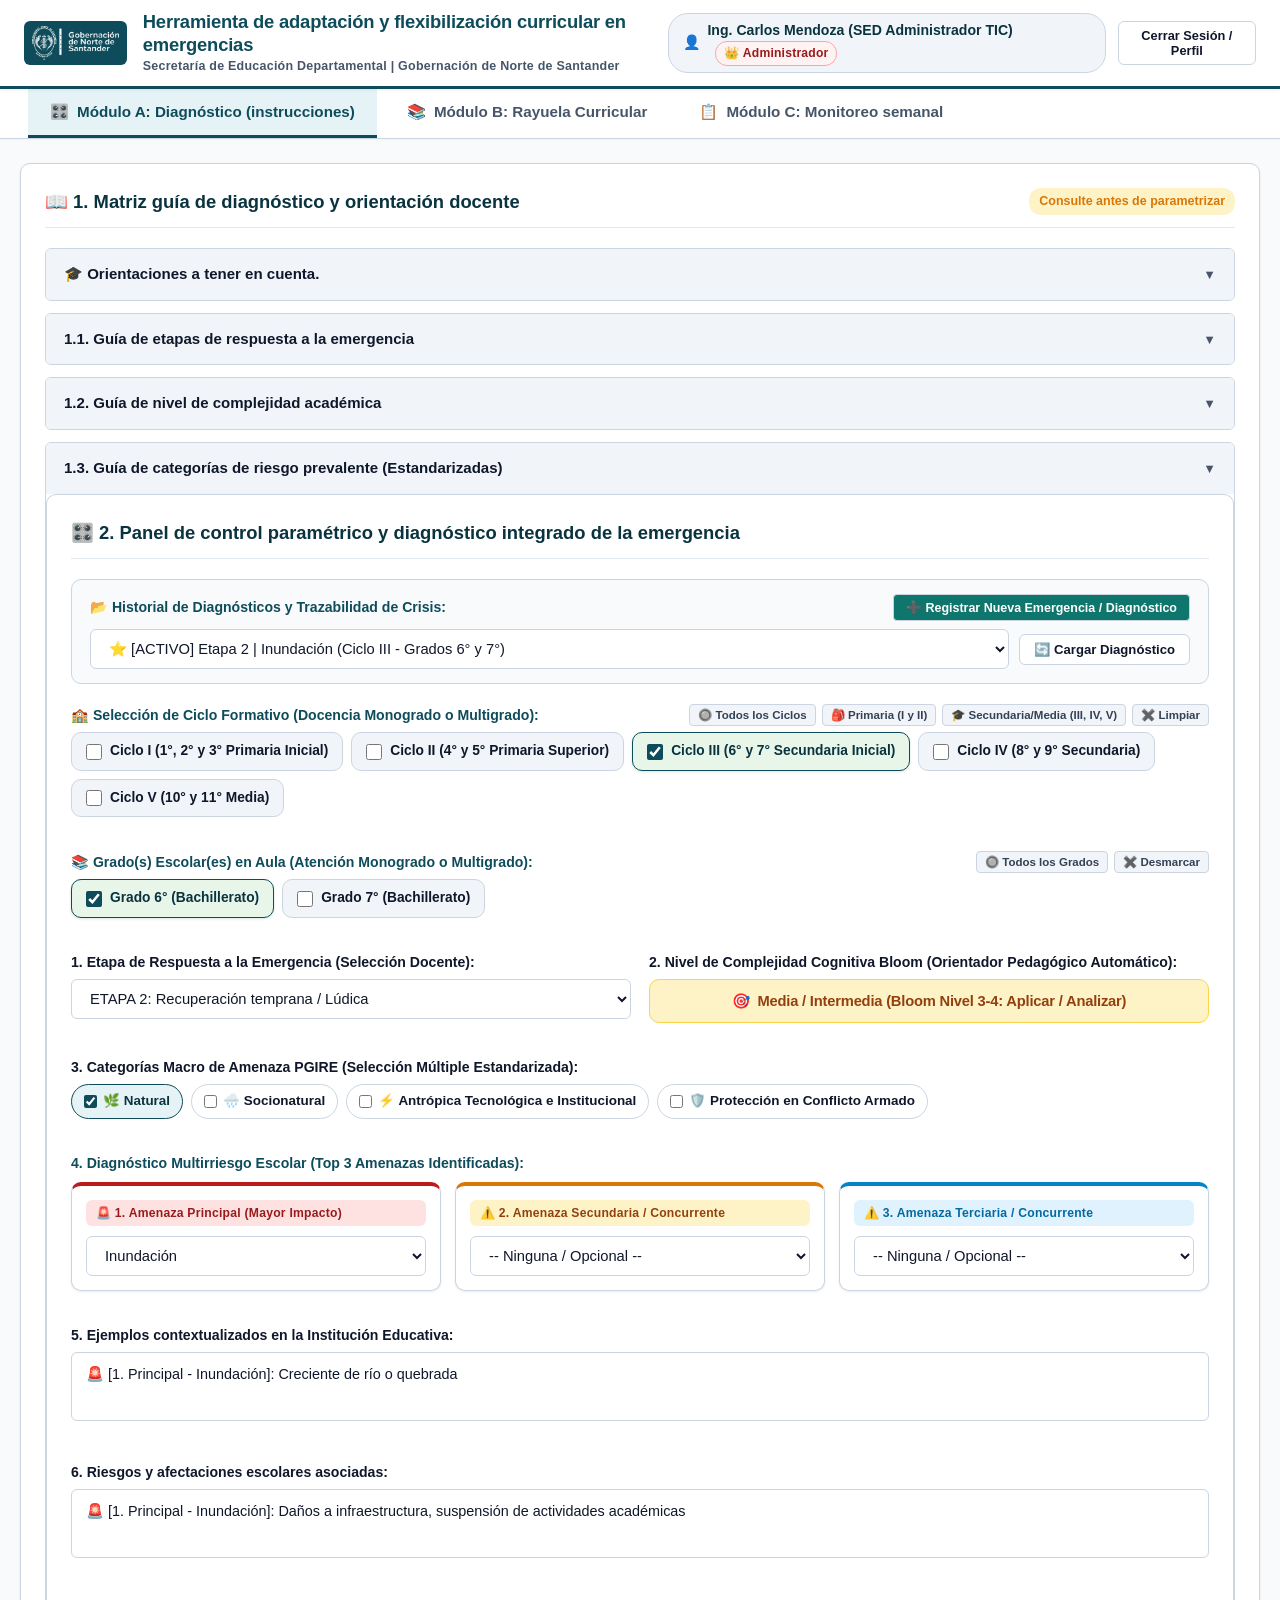
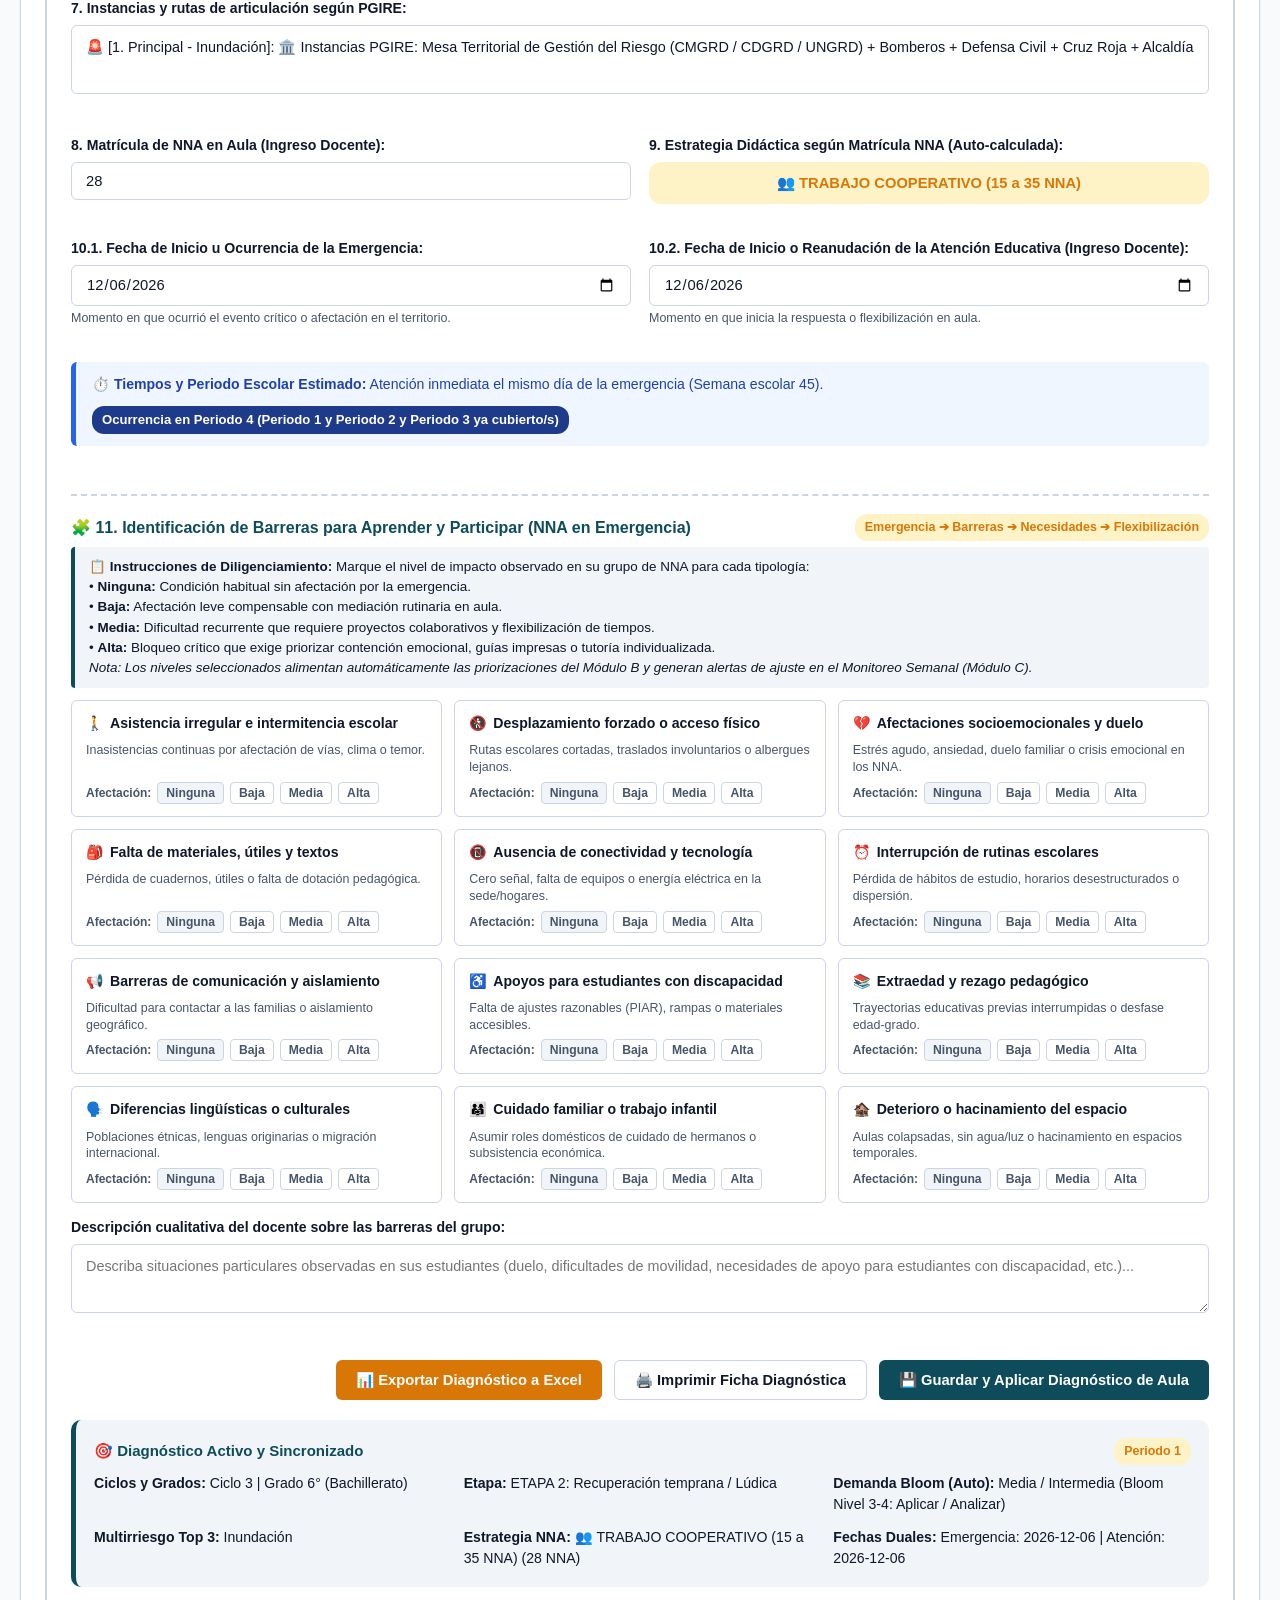
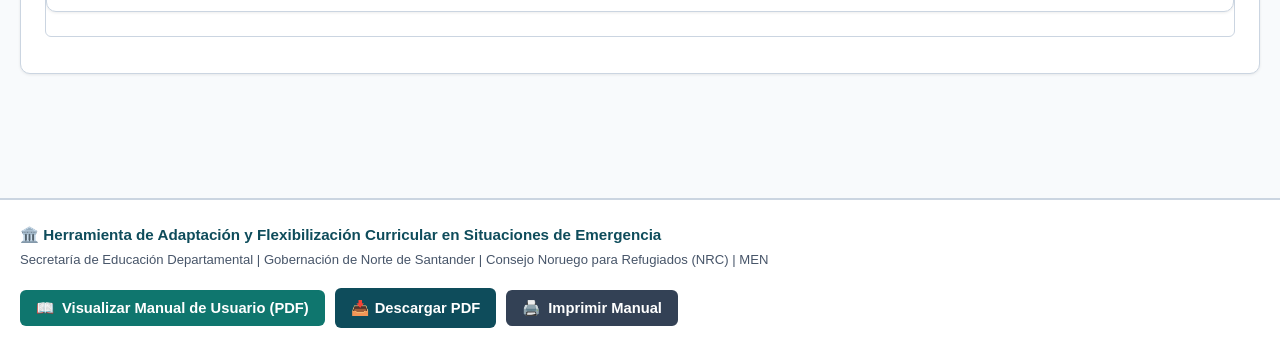
==== commit 69ebbea7: "Actualización automática sincronizada: 2026-09-30 13:17:35 (v2.3.0)" ====
--- a/app_standalone.html
+++ b/app_standalone.html
@@ -1050,6 +1050,64 @@
 .modal-manual-content {
   box-shadow: 0 20px 40px rgba(0, 0, 0, 0.25);
   animation: fadeInModal 0.2s ease-out;
+}
+
+/* =================================================== */
+/* ROLES INSTITUCIONALES Y GESTION RBAC (SED)          */
+/* =================================================== */
+.role-badge {
+  display: inline-flex;
+  align-items: center;
+  gap: 4px;
+  border-radius: 12px;
+  font-weight: 700;
+  letter-spacing: 0.2px;
+  border: 1px solid transparent;
+}
+
+.badge-role-admin {
+  background: #fef2f2;
+  color: #991b1b;
+  border-color: #fca5a5;
+}
+
+.badge-role-tecnico {
+  background: #eff6ff;
+  color: #1e40af;
+  border-color: #93c5fd;
+}
+
+.badge-role-ie {
+  background: #f0fdf4;
+  color: #166534;
+  border-color: #86efac;
+}
+
+.badge-role-consulta {
+  background: #f5f3ff;
+  color: #6b21a8;
+  border-color: #d8b4fe;
+}
+
+.role-readonly-alert {
+  background: #fef3c7;
+  border: 1px solid #f59e0b;
+  border-left: 5px solid #d97706;
+  border-radius: var(--radius-sm);
+  padding: 12px 18px;
+  margin-bottom: 20px;
+  color: #92400e;
+  font-size: 0.9rem;
+  line-height: 1.5;
+  box-shadow: var(--shadow-sm);
+  animation: fadeInModal 0.25s ease-out;
+}
+
+.btn-disabled-rbac {
+  opacity: 0.45 !important;
+  cursor: not-allowed !important;
+  pointer-events: none !important;
+  filter: grayscale(1);
 }
 
 
@@ -1764,37 +1822,88 @@
   </div>
 
   <!-- Modal de Autenticación / Registro Local -->
+  <!-- Modal de Autenticación / Registro Institucional RBAC -->
   <div id="modal-auth" class="modal-overlay" style="display: none;">
-    <div class="modal-content">
+    <div class="modal-content" style="max-width: 520px;">
       <button id="btn-close-modal" class="modal-close-btn" onclick="document.getElementById('modal-auth').style.display='none';" title="Cerrar ventana">✕</button>
-      <h2 style="color: var(--primary); font-weight: 700; margin-bottom: 6px;">🔐 Perfil Docente Local</h2>
-      <p style="font-size: 0.88rem; color: var(--text-muted); margin-bottom: 18px;">
-        Los datos se almacenan de forma privada y segura en su navegador (Offline-First).
+      <h2 style="color: var(--primary); font-weight: 700; margin-bottom: 4px; display: flex; align-items: center; gap: 8px;">
+        <span>🔐</span> Control de Acceso y Perfiles Institucionales
+      </h2>
+      <p style="font-size: 0.85rem; color: var(--text-muted); margin-bottom: 16px; line-height: 1.4;">
+        Secretaría de Educación Departamental | Gobernación de Norte de Santander.<br>
+        <em>Seleccione una cuenta institucional predeterminada o ingrese sus credenciales:</em>
       </p>
 
-      <div class="form-group">
-        <label class="form-label">Usuario:</label>
-        <input type="text" id="auth-user" class="input-elite" placeholder="ej. docente_maria" value="docente_nrc">
+      <!-- Selector Rápido de Cuentas Demostrativas Institucionales -->
+      <div style="background: var(--surface-hover); padding: 10px 12px; border-radius: var(--radius-sm); margin-bottom: 14px; border: 1px solid var(--border-medium);">
+        <label class="form-label" style="font-size: 0.8rem; font-weight: 700; color: var(--primary); margin-bottom: 4px;">⚡ Cuentas Institucionales Demostrativas:</label>
+        <select id="quick-user-select" class="select-elite" style="font-size: 0.82rem; padding: 6px 10px;" onchange="
+          var val = this.value;
+          var users = AuthManager.getUsers();
+          if (users[val]) {
+            document.getElementById('auth-user').value = val;
+            document.getElementById('auth-pass').value = (val === 'admin_sed' ? 'admin123*' : (val === 'tecnico_sed' ? 'tecnico123*' : (val === 'rector_tibucito' ? 'rector123*' : (val === 'consulta_nrc' ? 'consulta123*' : '1234'))));
+            document.getElementById('auth-name').value = users[val].nombreCompleto || '';
+            document.getElementById('auth-ie').value = users[val].institucion || '';
+            document.getElementById('auth-role').value = users[val].rol || 'IE';
+            document.getElementById('auth-dane').value = users[val].dane || '';
+            document.getElementById('auth-municipio').value = users[val].municipio || '';
+          }
+        ">
+          <option value="admin_sed">👑 Administrador SED (Ing. Carlos Mendoza - Control Total)</option>
+          <option value="tecnico_sed">🛠️ Usuario Técnico SED / IRE (Dra. Liliana Gómez - Planeación y Riesgo)</option>
+          <option value="rector_tibucito">🏫 Usuario IE (Lic. Álvaro Restrepo - Rector Tibú)</option>
+          <option value="consulta_nrc">👁️ Usuario de Consulta (Solo Lectura - NRC / MEN / Cooperantes)</option>
+          <option value="docente_nrc">🎒 Docente Territorial NRC (I.E. Rural de Emergencia)</option>
+        </select>
       </div>
 
-      <div class="form-group">
-        <label class="form-label">Contraseña:</label>
-        <input type="password" id="auth-pass" class="input-elite" placeholder="••••••••" value="1234">
+      <div class="grid-2" style="gap: 10px;">
+        <div class="form-group" style="margin-bottom: 10px;">
+          <label class="form-label" style="font-size: 0.82rem;">Usuario *:</label>
+          <input type="text" id="auth-user" class="input-elite" placeholder="ej. admin_sed" value="admin_sed">
+        </div>
+
+        <div class="form-group" style="margin-bottom: 10px;">
+          <label class="form-label" style="font-size: 0.82rem;">Contraseña *:</label>
+          <input type="password" id="auth-pass" class="input-elite" placeholder="••••••••" value="admin123*">
+        </div>
       </div>
 
-      <div class="form-group">
-        <label class="form-label">Nombre Completo (Para reportes e impresión):</label>
-        <input type="text" id="auth-name" class="input-elite" placeholder="María Pérez" value="Docente Territorial">
+      <div class="form-group" style="margin-bottom: 10px;">
+        <label class="form-label" style="font-size: 0.82rem;">Perfil / Rol Institucional *:</label>
+        <select id="auth-role" class="select-elite" style="font-size: 0.85rem; font-weight: 600;">
+          <option value="ADMIN">👑 Administrador (SED / Responsable Institucional de la Herramienta)</option>
+          <option value="TECNICO">🛠️ Usuario Técnico (Equipo SED / Gestión del Riesgo / Planeación)</option>
+          <option value="IE" selected>🏫 Usuario IE (Rectores / Directivos Docentes de cada IE)</option>
+          <option value="CONSULTA">👁️ Usuario de Consulta (Solo lectura / Cooperantes / Veeduría)</option>
+        </select>
       </div>
 
-      <div class="form-group">
-        <label class="form-label">Institución Educativa:</label>
-        <input type="text" id="auth-ie" class="input-elite" placeholder="I.E. Rural El Porvenir" value="I.E. Rural de Emergencia">
+      <div class="form-group" style="margin-bottom: 10px;">
+        <label class="form-label" style="font-size: 0.82rem;">Nombre del Funcionario / Directivo:</label>
+        <input type="text" id="auth-name" class="input-elite" placeholder="ej. Carlos Mendoza" value="Ing. Carlos Mendoza (SED Administrador TIC)">
       </div>
 
-      <div style="display: flex; gap: 10px; margin-top: 24px;">
-        <button id="btn-login-submit" class="btn-elite btn-primary" onclick="var u=document.getElementById('auth-user').value.trim(),p=document.getElementById('auth-pass').value; if(!u||!p)return alert('Por favor ingrese usuario y contraseña.'); var res=AuthManager.login(u,p); if(res.success){window.closeAuthModal();var dName=document.getElementById('user-display-name');if(dName)dName.textContent=res.user.nombreCompleto||u; ModuloA.loadSavedDiagnostic(); ModuloB.renderRayuela(); ModuloC.renderMonitoreo(); alert('Bienvenido/a, '+(res.user.nombreCompleto||u));}else{alert(res.message);}" style="flex: 1; justify-content: center;">Ingresar</button>
-        <button id="btn-register-submit" class="btn-elite btn-secondary" onclick="var u=document.getElementById('auth-user').value.trim(),p=document.getElementById('auth-pass').value,n=document.getElementById('auth-name').value.trim(),ie=document.getElementById('auth-ie').value.trim(); if(!u||!p)return alert('Por favor ingrese al menos un usuario y una contraseña.'); var res=AuthManager.register(u,p,n,ie); if(res.success){window.closeAuthModal();var dName=document.getElementById('user-display-name');if(dName)dName.textContent=n||u; ModuloA.loadSavedDiagnostic(); ModuloB.renderRayuela(); ModuloC.renderMonitoreo(); alert('✅ Perfil docente creado y activado exitosamente para '+(n||u)+'.');}else{alert(res.message);}" style="flex: 1; justify-content: center;">Crear Nuevo Perfil</button>
+      <div class="form-group" style="margin-bottom: 10px;">
+        <label class="form-label" style="font-size: 0.82rem;">Institución Educativa / Entidad:</label>
+        <input type="text" id="auth-ie" class="input-elite" placeholder="I.E. Rural El Porvenir" value="Secretaría de Educación Departamental de Norte de Santander">
+      </div>
+
+      <div class="grid-2" style="gap: 10px; margin-bottom: 12px;">
+        <div class="form-group" style="margin-bottom: 0;">
+          <label class="form-label" style="font-size: 0.82rem;">Código DANE (Obligatorio para IE):</label>
+          <input type="text" id="auth-dane" class="input-elite" placeholder="ej. 254810000123" value="154001000000">
+        </div>
+        <div class="form-group" style="margin-bottom: 0;">
+          <label class="form-label" style="font-size: 0.82rem;">Municipio:</label>
+          <input type="text" id="auth-municipio" class="input-elite" placeholder="ej. Tibú, Cúcuta, Sardinata" value="Cúcuta">
+        </div>
+      </div>
+
+      <div style="display: flex; gap: 10px; margin-top: 16px;">
+        <button id="btn-login-submit" class="btn-elite btn-primary" style="flex: 1; justify-content: center; padding: 9px 12px;">Iniciar Sesión</button>
+        <button id="btn-register-submit" class="btn-elite btn-secondary" style="flex: 1; justify-content: center; padding: 9px 12px;">Registrar / Guardar Perfil</button>
       </div>
     </div>
   </div>
@@ -6811,91 +6920,220 @@
 
 
 // --- MODULOS DE APLICACION ---
-// Módulo de Autenticación y Gestión de Usuarios Locales (Offline First con Trazabilidad Multi-Diagnóstico)
+// Módulo de Autenticación, Gestión de Roles y Permisos RBAC (Secretaría de Educación Departamental / Gobernación de Norte de Santander)
+// Compatible con Arquitectura Offline-First y Despliegue en Subdominio Institucional
 var AuthManager = {
+  // Catálogo Oficial de Roles y Capacidades según requerimiento SED
+  ROLES: {
+    ADMIN: {
+      id: 'ADMIN',
+      nombre: 'Administrador (SED / Responsable Institucional)',
+      badge: '👑 Administrador',
+      badgeClass: 'badge-role-admin',
+      permisos: {
+        canEdit: true,
+        canCreateUsers: true,
+        canManagePlatform: true,
+        canExportReport: true,
+        canSwitchIE: true,
+        scopeIE: 'all',
+        description: 'Crear y gestionar usuarios, asignar permisos, configurar y administrar la plataforma.'
+      }
+    },
+    TECNICO: {
+      id: 'TECNICO',
+      nombre: 'Usuario Técnico (Equipo SED / Gestión del Riesgo / Planeación)',
+      badge: '🛠️ Usuario Técnico',
+      badgeClass: 'badge-role-tecnico',
+      permisos: {
+        canEdit: true,
+        canCreateUsers: false,
+        canManagePlatform: false,
+        canExportReport: true,
+        canSwitchIE: true,
+        scopeIE: 'all',
+        description: 'Consultar el IRE, mapas, filtros, indicadores y resultados; cargar y actualizar información según sus competencias.'
+      }
+    },
+    IE: {
+      id: 'IE',
+      nombre: 'Usuario IE (Rectores / Directivos Docentes)',
+      badge: '🏫 Usuario IE',
+      badgeClass: 'badge-role-ie',
+      permisos: {
+        canEdit: true,
+        canCreateUsers: false,
+        canManagePlatform: false,
+        canExportReport: true,
+        canSwitchIE: false,
+        scopeIE: 'own',
+        description: 'Consultar información y resultados, y actualizar la información correspondiente a su propia institución educativa, sin modificar información de otras IE.'
+      }
+    },
+    CONSULTA: {
+      id: 'CONSULTA',
+      nombre: 'Usuario de Consulta (Otros Usuarios Autorizados / Cooperantes)',
+      badge: '👁️ Usuario de Consulta',
+      badgeClass: 'badge-role-consulta',
+      permisos: {
+        canEdit: false,
+        canCreateUsers: false,
+        canManagePlatform: false,
+        canExportReport: true,
+        canSwitchIE: true,
+        scopeIE: 'all',
+        description: 'Consultar resultados, mapas e información habilitada, sin modificar datos.'
+      }
+    }
+  },
+
   getUsers: function() {
     var raw = localStorage.getItem('nrc_users');
     return raw ? JSON.parse(raw) : {};
   },
 
   getCurrentUser: function() {
-    return localStorage.getItem('nrc_current_user') || 'docente_nrc';
+    return localStorage.getItem('nrc_current_user') || 'admin_sed';
   },
 
   ensureDefaultUser: function() {
     var users = this.getUsers();
+    var defaultDiag = {
+      id: 'diag_default_1',
+      titulo: 'Etapa 2 | Inundación (Ciclo III - Grados 6° y 7°)',
+      ciclo: '3',
+      ciclos: ['3'],
+      grado: 'Grado 6° (Bachillerato)',
+      grados: ['Grado 6° (Bachillerato)'],
+      isMultigrado: false,
+      etapa: 'ETAPA 2: Recuperación temprana / Lúdica',
+      bloom: 'Media / Intermedia (Bloom Nivel 3-4: Aplicar / Analizar)',
+      categoriasAmenaza: ['Natural'],
+      categoriaAmenaza: 'Natural',
+      amenaza: 'Inundación',
+      amenazaPrincipal: 'Inundación',
+      amenazasTop3: ['Inundación'],
+      ejemploIE: '🚨 [1. Principal - Inundación]: Creciente de río o quebrada',
+      riesgosIE: '🚨 [1. Principal - Inundación]: Daños a infraestructura, suspensión de actividades académicas',
+      rutaGIRE: '🚨 [1. Principal - Inundación]: Mesa Territorial de Gestión del Riesgo (CMGRD / CDGRD / UNGRD) + Bomberos + Defensa Civil + Cruz Roja + Alcaldía',
+      nna: 28,
+      didacticaNNA: '👥 TRABAJO COOPERATIVO (15 a 35 NNA)',
+      fechaInicio: new Date().toISOString().split('T')[0],
+      fechaAtencion: new Date().toISOString().split('T')[0],
+      desfaseDias: 0,
+      desfaseSemanas: 0,
+      periodoEnCurso: 'Periodo 1',
+      periodosPrevios: [],
+      barreras: {},
+      barrerasDescripcion: '',
+      createdAt: new Date().toISOString()
+    };
+
+    var baseTemplate = {
+      createdAt: new Date().toISOString(),
+      activeDiagnosticId: 'diag_default_1',
+      diagnostico: defaultDiag,
+      diagnosticos: {
+        'diag_default_1': {
+          id: 'diag_default_1',
+          savedAt: new Date().toISOString(),
+          diagnostico: defaultDiag,
+          estadosCurriculo: {},
+          seleccionCurricular: {},
+          monitoreo: {}
+        }
+      },
+      estadosCurriculo: {},
+      seleccionCurricular: {},
+      monitoreo: {},
+      diagnosticoHistory: [
+        {
+          id: 'diag_default_1',
+          savedAt: new Date().toISOString(),
+          diagnostico: defaultDiag
+        }
+      ]
+    };
+
+    // 1. Administrador (SED / Responsable Institucional)
+    if (!users['admin_sed']) {
+      users['admin_sed'] = Object.assign({}, baseTemplate, {
+        password: btoa('admin123*'),
+        nombreCompleto: 'Ing. Carlos Mendoza (SED Administrador TIC)',
+        institucion: 'Secretaría de Educación Departamental de Norte de Santander',
+        municipio: 'Cúcuta',
+        dane: '154001000000',
+        rol: 'ADMIN',
+        cargo: 'Responsable Institucional de la Herramienta'
+      });
+    }
+
+    // 2. Usuario Técnico (SED / Planeación / Gestión del Riesgo)
+    if (!users['tecnico_sed']) {
+      users['tecnico_sed'] = Object.assign({}, baseTemplate, {
+        password: btoa('tecnico123*'),
+        nombreCompleto: 'Dra. Liliana Gómez (Equipo Técnico SED / IRE)',
+        institucion: 'Subsecretaría de Planeación y Gestión del Riesgo SED',
+        municipio: 'Cúcuta',
+        dane: '154001000001',
+        rol: 'TECNICO',
+        cargo: 'Especialista en Gestión del Riesgo y Emergencias'
+      });
+    }
+
+    // 3. Usuario IE (Rector / Directivo Docente)
+    if (!users['rector_tibucito']) {
+      users['rector_tibucito'] = Object.assign({}, baseTemplate, {
+        password: btoa('rector123*'),
+        nombreCompleto: 'Lic. Álvaro Restrepo (Rector)',
+        institucion: 'I.E. Rural Campo Dos - Sede Central',
+        municipio: 'Tibú',
+        dane: '254810000123',
+        rol: 'IE',
+        cargo: 'Rector de Institución Educativa'
+      });
+    }
+
+    // 4. Usuario de Consulta (Público / Cooperantes / Veeduría)
+    if (!users['consulta_nrc']) {
+      users['consulta_nrc'] = Object.assign({}, baseTemplate, {
+        password: btoa('consulta123*'),
+        nombreCompleto: 'Equipo Humanitario de Consulta (NRC / MEN / Veeduría)',
+        institucion: 'Mesa Humanitaria Departamental',
+        municipio: 'Norte de Santander (Departamental)',
+        dane: '000000000000',
+        rol: 'CONSULTA',
+        cargo: 'Observador / Cooperante Humanitario'
+      });
+    }
+
+    // Compatibilidad retroactiva con docente_nrc previo
     if (!users['docente_nrc']) {
-      var defaultDiag = {
-        id: 'diag_default_1',
-        titulo: 'Etapa 2 | Inundación (Ciclo III - Grados 6° y 7°)',
-        ciclo: '3',
-        ciclos: ['3'],
-        grado: 'Grado 6° (Bachillerato)',
-        grados: ['Grado 6° (Bachillerato)'],
-        isMultigrado: false,
-        etapa: 'ETAPA 2: Recuperación temprana / Lúdica',
-        bloom: 'Media / Intermedia (Bloom Nivel 3-4: Aplicar / Analizar)',
-        categoriasAmenaza: ['Natural'],
-        categoriaAmenaza: 'Natural',
-        amenaza: 'Inundación',
-        amenazaPrincipal: 'Inundación',
-        amenazasTop3: ['Inundación'],
-        ejemploIE: '🚨 [1. Principal - Inundación]: Creciente de río o quebrada',
-        riesgosIE: '🚨 [1. Principal - Inundación]: Daños a infraestructura, suspensión de actividades académicas',
-        rutaGIRE: '🚨 [1. Principal - Inundación]: Mesa Territorial de Gestión del Riesgo (CMGRD / CDGRD / UNGRD) + Bomberos + Defensa Civil + Cruz Roja + Alcaldía',
-        nna: 28,
-        didacticaNNA: '👥 TRABAJO COOPERATIVO (15 a 35 NNA)',
-        fechaInicio: new Date().toISOString().split('T')[0],
-        fechaAtencion: new Date().toISOString().split('T')[0],
-        desfaseDias: 0,
-        desfaseSemanas: 0,
-        periodoEnCurso: 'Periodo 1',
-        periodosPrevios: [],
-        barreras: {},
-        barrerasDescripcion: '',
-        createdAt: new Date().toISOString()
-      };
-
-      users['docente_nrc'] = {
+      users['docente_nrc'] = Object.assign({}, baseTemplate, {
         password: btoa('1234'),
         nombreCompleto: 'Docente Territorial NRC',
         institucion: 'Institución Educativa Rural de Emergencia',
-        createdAt: new Date().toISOString(),
-        activeDiagnosticId: 'diag_default_1',
-        diagnostico: defaultDiag,
-        diagnosticos: {
-          'diag_default_1': {
-            id: 'diag_default_1',
-            savedAt: new Date().toISOString(),
-            diagnostico: defaultDiag,
-            estadosCurriculo: {},
-            seleccionCurricular: {},
-            monitoreo: {}
-          }
-        },
-        estadosCurriculo: {},
-        seleccionCurricular: {},
-        monitoreo: {},
-        diagnosticoHistory: [
-          {
-            id: 'diag_default_1',
-            savedAt: new Date().toISOString(),
-            diagnostico: defaultDiag
-          }
-        ]
-      };
-      localStorage.setItem('nrc_users', JSON.stringify(users));
+        municipio: 'Tibú',
+        dane: '254810000123',
+        rol: 'IE',
+        cargo: 'Docente de Aula'
+      });
     }
+
+    localStorage.setItem('nrc_users', JSON.stringify(users));
+
     if (!localStorage.getItem('nrc_current_user')) {
-      localStorage.setItem('nrc_current_user', 'docente_nrc');
+      localStorage.setItem('nrc_current_user', 'admin_sed');
     }
   },
 
-  register: function(username, password, nombreCompleto, institucion) {
+  register: function(username, password, nombreCompleto, institucion, rol, dane, municipio) {
     var users = this.getUsers();
     if (users[username]) {
-      return { success: false, message: 'El usuario ya existe.' };
+      return { success: false, message: 'El usuario ya se encuentra registrado.' };
     }
+
+    var validRol = (rol && this.ROLES[rol]) ? rol : 'IE';
     var newDiagId = 'diag_' + Date.now();
     var initDiag = {
       id: newDiagId,
@@ -6931,7 +7169,11 @@
     users[username] = {
       password: btoa(password),
       nombreCompleto: nombreCompleto || username,
-      institucion: institucion || 'Institución Educativa Rural',
+      institucion: institucion || 'Institución Educativa Departamental',
+      municipio: municipio || 'Norte de Santander',
+      dane: dane || '154001000000',
+      rol: validRol,
+      cargo: this.ROLES[validRol].nombre,
       createdAt: new Date().toISOString(),
       activeDiagnosticId: newDiagId,
       diagnostico: initDiag,
@@ -6956,6 +7198,7 @@
         }
       ]
     };
+
     localStorage.setItem('nrc_users', JSON.stringify(users));
     this.login(username, password);
     return { success: true };
@@ -6964,12 +7207,13 @@
   login: function(username, password) {
     var users = this.getUsers();
     if (!users[username]) {
-      return { success: false, message: 'Usuario no registrado.' };
+      return { success: false, message: 'Usuario no registrado en el sistema institucional.' };
     }
     if (users[username].password !== btoa(password)) {
-      return { success: false, message: 'Contraseña incorrecta.' };
+      return { success: false, message: 'Contraseña incorrecta para el usuario indicado.' };
     }
     localStorage.setItem('nrc_current_user', username);
+    this.applyRoleRestrictions();
     return { success: true, user: users[username] };
   },
 
@@ -6981,7 +7225,10 @@
     this.ensureDefaultUser();
     var current = this.getCurrentUser();
     var users = this.getUsers();
-    var u = users[current] || users['docente_nrc'] || null;
+    var u = users[current] || users['admin_sed'] || users['docente_nrc'] || null;
+    if (u && !u.rol) {
+      u.rol = 'IE'; // Default seguro
+    }
     if (u && !u.diagnosticos) {
       u.diagnosticos = {};
       var d = u.diagnostico || {};
@@ -7002,7 +7249,22 @@
     return u;
   },
 
+  getUserRoleInfo: function() {
+    var u = this.getUserData();
+    var r = (u && u.rol) ? u.rol : 'CONSULTA';
+    return this.ROLES[r] || this.ROLES.CONSULTA;
+  },
+
+  canCurrentUserEdit: function() {
+    var info = this.getUserRoleInfo();
+    return !!(info.permisos && info.permisos.canEdit);
+  },
+
   saveUserData: function(key, data) {
+    if (!this.canCurrentUserEdit()) {
+      console.warn('Acción bloqueada: El perfil actual tiene permisos de solo consulta (Read-Only).');
+      return false;
+    }
     this.ensureDefaultUser();
     var current = this.getCurrentUser();
     var users = this.getUsers();
@@ -7039,7 +7301,9 @@
 
       currentDiagEntry.updatedAt = new Date().toISOString();
       localStorage.setItem('nrc_users', JSON.stringify(users));
+      return true;
     }
+    return false;
   },
 
   setActiveDiagnostic: function(diagId) {
@@ -7057,6 +7321,70 @@
       return entry;
     }
     return null;
+  },
+
+  // Aplicación Dinámica de Restricciones RBAC en la Interfaz Web
+  applyRoleRestrictions: function() {
+    var user = this.getUserData();
+    var roleInfo = this.getUserRoleInfo();
+    var canEdit = this.canCurrentUserEdit();
+
+    // 1. Notificación o banner de solo lectura si es perfil de consulta
+    var readOnlyBanner = document.getElementById('banner-role-readonly');
+    if (!canEdit) {
+      if (!readOnlyBanner) {
+        readOnlyBanner = document.createElement('div');
+        readOnlyBanner.id = 'banner-role-readonly';
+        readOnlyBanner.className = 'role-readonly-alert';
+        readOnlyBanner.innerHTML = '<span>👁️ <strong>MODO CONSULTA INSTITUCIONAL:</strong> Ha iniciado sesión con perfil de Solo Lectura (' + roleInfo.nombre + '). Puede navegar, aplicar filtros y exportar constancias, pero la modificación de datos y parámetros se encuentra deshabilitada.</span>';
+        var mainEl = document.querySelector('.main-container');
+        if (mainEl && mainEl.firstChild) {
+          mainEl.insertBefore(readOnlyBanner, mainEl.firstChild);
+        }
+      } else {
+        readOnlyBanner.style.display = 'block';
+      }
+    } else if (readOnlyBanner) {
+      readOnlyBanner.style.display = 'none';
+    }
+
+    // 2. Deshabilitar o bloquear botones de guardado en modo Consulta
+    var saveButtons = [
+      'btn-guardar-diagnostico',
+      'btn-guardar-monitoreo',
+      'btn-sincronizar-canasta-monitoreo',
+      'btn-promover-etapa',
+      'btn-nuevo-diagnostico'
+    ];
+
+    saveButtons.forEach(function(btnId) {
+      var btn = document.getElementById(btnId);
+      if (btn) {
+        if (!canEdit) {
+          btn.disabled = true;
+          btn.classList.add('btn-disabled-rbac');
+          btn.title = 'Acción bloqueada: Su perfil cuenta con acceso de consulta exclusivamente.';
+        } else {
+          btn.disabled = false;
+          btn.classList.remove('btn-disabled-rbac');
+          btn.title = '';
+        }
+      }
+    });
+
+    // 3. Deshabilitar selectores y checkboxes interactivos de edición si no tiene permiso
+    document.querySelectorAll('.plan-checkbox, .select-item-state, .select-avance-accion, .input-observaciones-accion').forEach(function(el) {
+      el.disabled = !canEdit;
+    });
+
+    // 4. Si el usuario es de rol IE, fijar y reflejar su I.E. y DANE
+    var ieInput = document.getElementById('auth-ie');
+    if (ieInput && roleInfo.id === 'IE' && user.institucion) {
+      ieInput.value = user.institucion + (user.dane ? (' [DANE: ' + user.dane + ']') : '');
+      ieInput.disabled = true;
+    } else if (ieInput) {
+      ieInput.disabled = false;
+    }
   }
 };
 
@@ -9851,9 +10179,15 @@
 
   function updateDisplay() {
     var user = AuthManager.getUserData();
+    var roleInfo = AuthManager.getUserRoleInfo();
     if (userDisplay && user) {
-      userDisplay.textContent = user.nombreCompleto || 'Docente Territorial';
+      var badgeHtml = '<span class="role-badge ' + (roleInfo.badgeClass || '') + '" style="margin-left: 8px; font-size: 0.76rem; padding: 2px 8px; border-radius: 12px; font-weight: 700;">' + (roleInfo.badge || user.rol || 'IE') + '</span>';
+      userDisplay.innerHTML = (user.nombreCompleto || 'Usuario Territorial') + badgeHtml;
+      if (userBadge) {
+        userBadge.title = 'Sesión activa: ' + (user.nombreCompleto || '') + ' (' + roleInfo.nombre + ')\nInstitución: ' + (user.institucion || '') + '\nCódigo DANE: ' + (user.dane || 'N/A') + '\nHaga clic para cambiar de usuario.';
+      }
     }
+    AuthManager.applyRoleRestrictions();
   }
 
   updateDisplay();
@@ -9867,17 +10201,19 @@
   };
 
   window.handleLogout = function() {
-    if (confirm('¿Desea cerrar la sesión actual y cambiar de usuario?')) {
+    if (confirm('¿Desea cerrar la sesión actual y cambiar de perfil de usuario?')) {
       AuthManager.logout();
       window.openAuthModal();
       var uInput = document.getElementById('auth-user');
       var pInput = document.getElementById('auth-pass');
       var nInput = document.getElementById('auth-name');
       var ieInput = document.getElementById('auth-ie');
+      var rSelect = document.getElementById('auth-role');
       if (uInput) uInput.value = '';
       if (pInput) pInput.value = '';
       if (nInput) nInput.value = '';
       if (ieInput) ieInput.value = '';
+      if (rSelect) rSelect.value = 'IE';
     }
   };
 
@@ -9906,7 +10242,7 @@
         ModuloA.loadSavedDiagnostic();
         ModuloB.renderRayuela();
         ModuloC.renderMonitoreo();
-        alert('Bienvenido/a, ' + (res.user.nombreCompleto || u));
+        alert('Bienvenido/a, ' + (res.user.nombreCompleto || u) + '\nPerfil activo: ' + (AuthManager.getUserRoleInfo().nombre));
       } else {
         alert(res.message);
       }
@@ -9920,15 +10256,19 @@
       var p = document.getElementById('auth-pass') ? document.getElementById('auth-pass').value : '';
       var n = document.getElementById('auth-name') ? document.getElementById('auth-name').value.trim() : '';
       var ie = document.getElementById('auth-ie') ? document.getElementById('auth-ie').value.trim() : '';
+      var rol = document.getElementById('auth-role') ? document.getElementById('auth-role').value : 'IE';
+      var dane = document.getElementById('auth-dane') ? document.getElementById('auth-dane').value.trim() : '';
+      var mun = document.getElementById('auth-municipio') ? document.getElementById('auth-municipio').value.trim() : '';
+      
       if (!u || !p) return alert('Por favor ingrese al menos un nombre de usuario y una contraseña.');
-      var res = AuthManager.register(u, p, n, ie);
+      var res = AuthManager.register(u, p, n, ie, rol, dane, mun);
       if (res.success) {
         window.closeAuthModal();
         updateDisplay();
         ModuloA.loadSavedDiagnostic();
         ModuloB.renderRayuela();
         ModuloC.renderMonitoreo();
-        alert('✅ Perfil docente creado y activado exitosamente para ' + (n || u) + '.');
+        alert('✅ Perfil institucional creado exitosamente para ' + (n || u) + ' con rol: ' + rol + '.');
       } else {
         alert(res.message);
       }
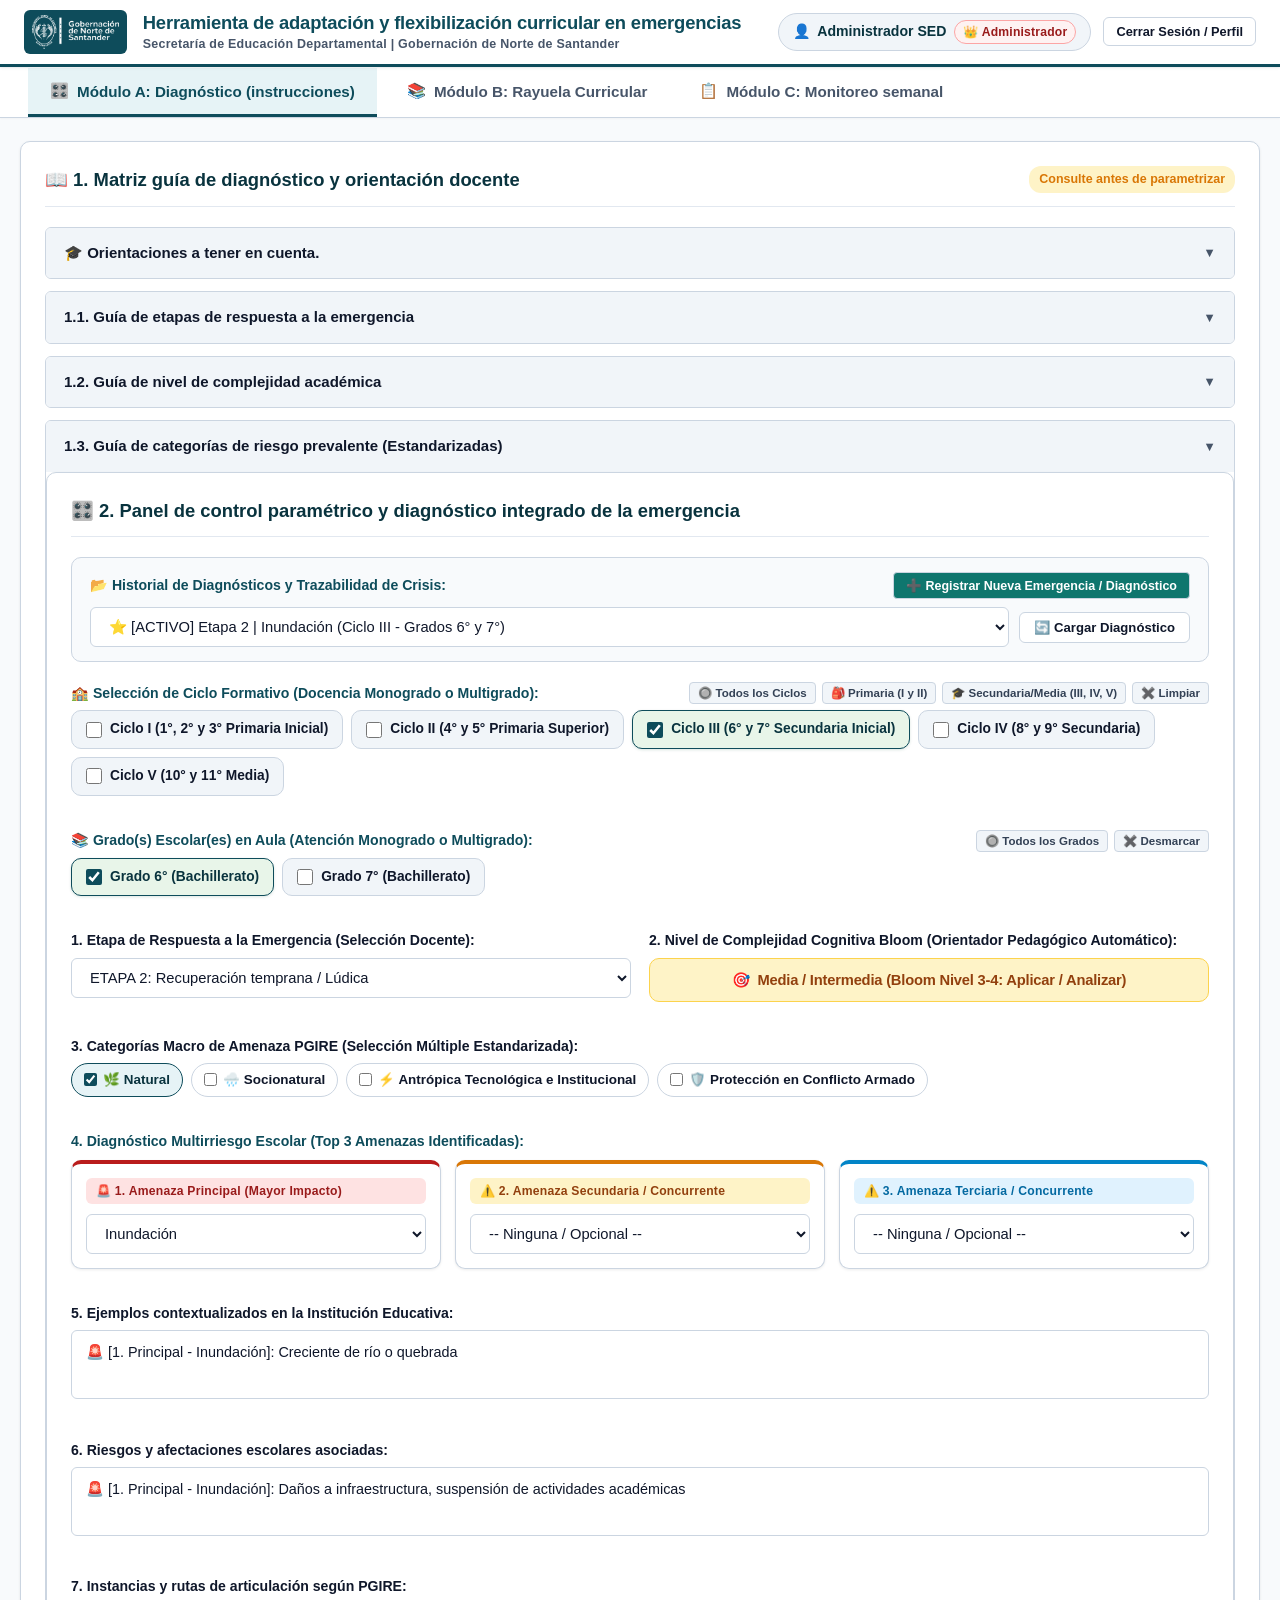
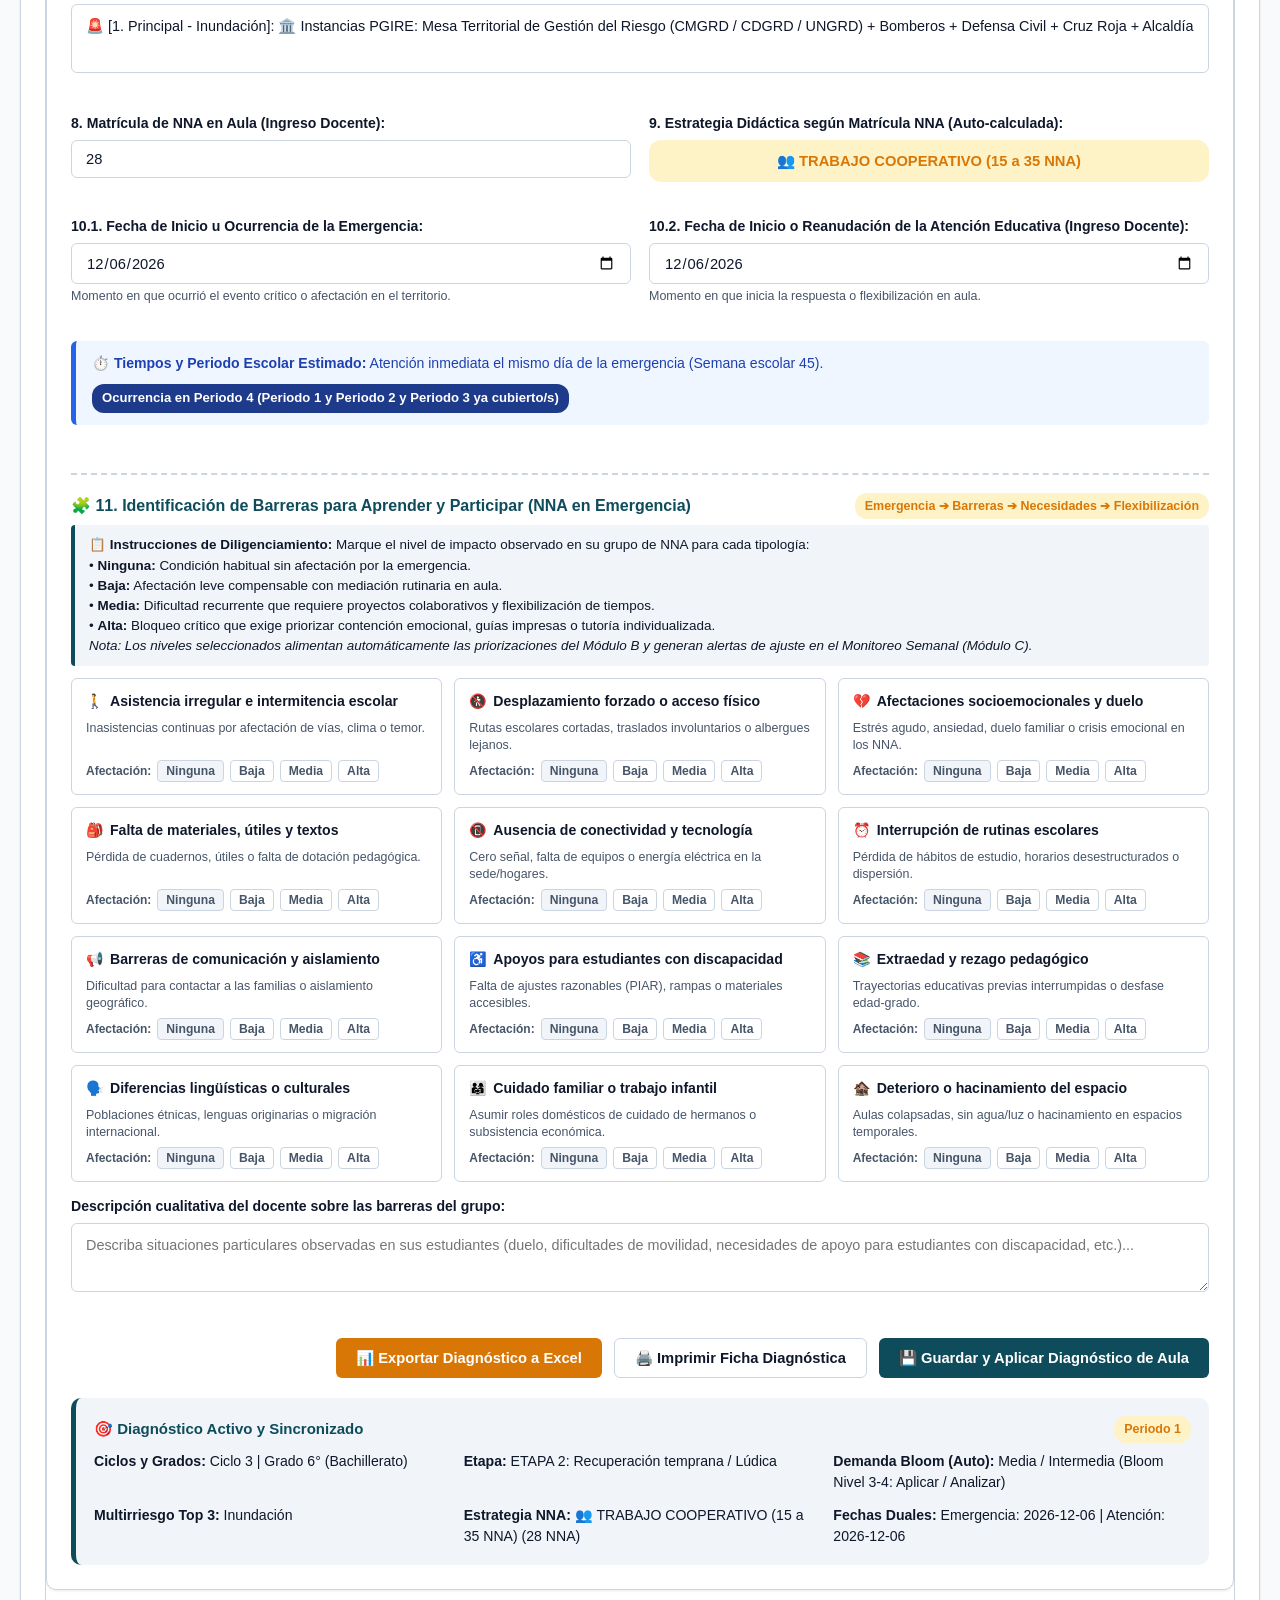
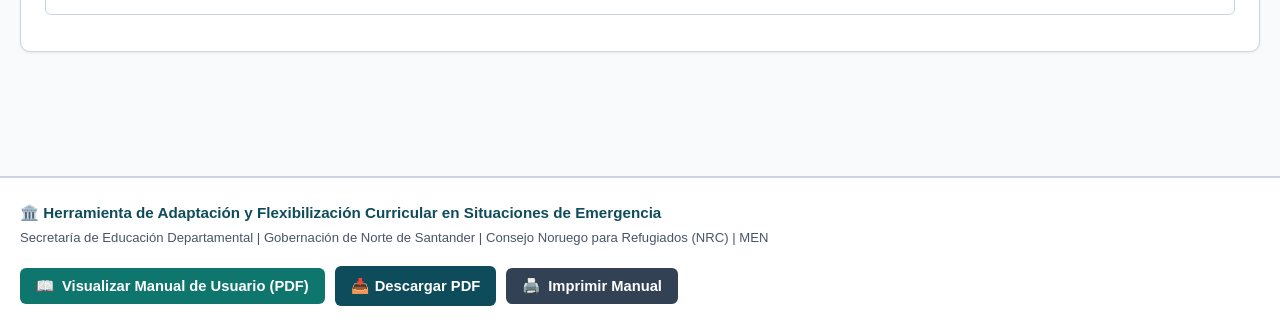
==== commit 9cbd77a2: "Ajuste fiel de perfiles a la herramienta de adaptacion curricular y guia de entrega para la Gobernac" ====
--- a/app_standalone.html
+++ b/app_standalone.html
@@ -1822,39 +1822,37 @@
   </div>
 
   <!-- Modal de Autenticación / Registro Local -->
-  <!-- Modal de Autenticación / Registro Institucional RBAC -->
+  <!-- Modal de Autenticación / Registro Institucional -->
   <div id="modal-auth" class="modal-overlay" style="display: none;">
-    <div class="modal-content" style="max-width: 520px;">
+    <div class="modal-content" style="max-width: 480px;">
       <button id="btn-close-modal" class="modal-close-btn" onclick="document.getElementById('modal-auth').style.display='none';" title="Cerrar ventana">✕</button>
       <h2 style="color: var(--primary); font-weight: 700; margin-bottom: 4px; display: flex; align-items: center; gap: 8px;">
-        <span>🔐</span> Control de Acceso y Perfiles Institucionales
+        <span>🔐</span> Perfiles y Control de Acceso
       </h2>
       <p style="font-size: 0.85rem; color: var(--text-muted); margin-bottom: 16px; line-height: 1.4;">
-        Secretaría de Educación Departamental | Gobernación de Norte de Santander.<br>
-        <em>Seleccione una cuenta institucional predeterminada o ingrese sus credenciales:</em>
+        Herramienta de adaptación y flexibilización curricular en emergencias.<br>
+        <em>Seleccione una cuenta de prueba o ingrese sus credenciales:</em>
       </p>
 
-      <!-- Selector Rápido de Cuentas Demostrativas Institucionales -->
+      <!-- Selector Rápido de Cuentas Demostrativas -->
       <div style="background: var(--surface-hover); padding: 10px 12px; border-radius: var(--radius-sm); margin-bottom: 14px; border: 1px solid var(--border-medium);">
-        <label class="form-label" style="font-size: 0.8rem; font-weight: 700; color: var(--primary); margin-bottom: 4px;">⚡ Cuentas Institucionales Demostrativas:</label>
+        <label class="form-label" style="font-size: 0.8rem; font-weight: 700; color: var(--primary); margin-bottom: 4px;">⚡ Cuentas de Acceso Rápido:</label>
         <select id="quick-user-select" class="select-elite" style="font-size: 0.82rem; padding: 6px 10px;" onchange="
           var val = this.value;
           var users = AuthManager.getUsers();
           if (users[val]) {
             document.getElementById('auth-user').value = val;
-            document.getElementById('auth-pass').value = (val === 'admin_sed' ? 'admin123*' : (val === 'tecnico_sed' ? 'tecnico123*' : (val === 'rector_tibucito' ? 'rector123*' : (val === 'consulta_nrc' ? 'consulta123*' : '1234'))));
+            document.getElementById('auth-pass').value = (val === 'admin_sed' ? 'admin123*' : (val === 'tecnico_sed' ? 'tecnico123*' : (val === 'usuario_ie' ? 'ie123*' : (val === 'usuario_consulta' ? 'consulta123*' : '1234'))));
             document.getElementById('auth-name').value = users[val].nombreCompleto || '';
             document.getElementById('auth-ie').value = users[val].institucion || '';
             document.getElementById('auth-role').value = users[val].rol || 'IE';
-            document.getElementById('auth-dane').value = users[val].dane || '';
-            document.getElementById('auth-municipio').value = users[val].municipio || '';
           }
         ">
-          <option value="admin_sed">👑 Administrador SED (Ing. Carlos Mendoza - Control Total)</option>
-          <option value="tecnico_sed">🛠️ Usuario Técnico SED / IRE (Dra. Liliana Gómez - Planeación y Riesgo)</option>
-          <option value="rector_tibucito">🏫 Usuario IE (Lic. Álvaro Restrepo - Rector Tibú)</option>
-          <option value="consulta_nrc">👁️ Usuario de Consulta (Solo Lectura - NRC / MEN / Cooperantes)</option>
-          <option value="docente_nrc">🎒 Docente Territorial NRC (I.E. Rural de Emergencia)</option>
+          <option value="admin_sed">👑 Administrador SED (Control total de la plataforma)</option>
+          <option value="tecnico_sed">🛠️ Usuario Técnico SED (Equipo pedagógico departamental)</option>
+          <option value="usuario_ie">🏫 Usuario IE (Directivo / Docente de Institución Educativa)</option>
+          <option value="usuario_consulta">👁️ Usuario de Consulta (Solo lectura / Observadores)</option>
+          <option value="docente_nrc">🎒 Docente Territorial (I.E. Rural de Emergencia)</option>
         </select>
       </div>
 
@@ -1871,39 +1869,28 @@
       </div>
 
       <div class="form-group" style="margin-bottom: 10px;">
-        <label class="form-label" style="font-size: 0.82rem;">Perfil / Rol Institucional *:</label>
+        <label class="form-label" style="font-size: 0.82rem;">Perfil / Rol en la Herramienta *:</label>
         <select id="auth-role" class="select-elite" style="font-size: 0.85rem; font-weight: 600;">
-          <option value="ADMIN">👑 Administrador (SED / Responsable Institucional de la Herramienta)</option>
-          <option value="TECNICO">🛠️ Usuario Técnico (Equipo SED / Gestión del Riesgo / Planeación)</option>
-          <option value="IE" selected>🏫 Usuario IE (Rectores / Directivos Docentes de cada IE)</option>
-          <option value="CONSULTA">👁️ Usuario de Consulta (Solo lectura / Cooperantes / Veeduría)</option>
+          <option value="ADMIN">👑 Administrador (SED / Responsable de la Plataforma)</option>
+          <option value="TECNICO">🛠️ Usuario Técnico (Equipo Pedagógico SED)</option>
+          <option value="IE" selected>🏫 Usuario IE (Directivos / Docentes de la IE)</option>
+          <option value="CONSULTA">👁️ Usuario de Consulta (Solo Lectura)</option>
         </select>
       </div>
 
       <div class="form-group" style="margin-bottom: 10px;">
-        <label class="form-label" style="font-size: 0.82rem;">Nombre del Funcionario / Directivo:</label>
-        <input type="text" id="auth-name" class="input-elite" placeholder="ej. Carlos Mendoza" value="Ing. Carlos Mendoza (SED Administrador TIC)">
+        <label class="form-label" style="font-size: 0.82rem;">Nombre Completo:</label>
+        <input type="text" id="auth-name" class="input-elite" placeholder="ej. Carlos Mendoza" value="Administrador SED">
       </div>
 
-      <div class="form-group" style="margin-bottom: 10px;">
+      <div class="form-group" style="margin-bottom: 12px;">
         <label class="form-label" style="font-size: 0.82rem;">Institución Educativa / Entidad:</label>
-        <input type="text" id="auth-ie" class="input-elite" placeholder="I.E. Rural El Porvenir" value="Secretaría de Educación Departamental de Norte de Santander">
+        <input type="text" id="auth-ie" class="input-elite" placeholder="I.E. Rural de Emergencia" value="Secretaría de Educación Departamental">
       </div>
 
-      <div class="grid-2" style="gap: 10px; margin-bottom: 12px;">
-        <div class="form-group" style="margin-bottom: 0;">
-          <label class="form-label" style="font-size: 0.82rem;">Código DANE (Obligatorio para IE):</label>
-          <input type="text" id="auth-dane" class="input-elite" placeholder="ej. 254810000123" value="154001000000">
-        </div>
-        <div class="form-group" style="margin-bottom: 0;">
-          <label class="form-label" style="font-size: 0.82rem;">Municipio:</label>
-          <input type="text" id="auth-municipio" class="input-elite" placeholder="ej. Tibú, Cúcuta, Sardinata" value="Cúcuta">
-        </div>
-      </div>
-
       <div style="display: flex; gap: 10px; margin-top: 16px;">
-        <button id="btn-login-submit" class="btn-elite btn-primary" style="flex: 1; justify-content: center; padding: 9px 12px;">Iniciar Sesión</button>
-        <button id="btn-register-submit" class="btn-elite btn-secondary" style="flex: 1; justify-content: center; padding: 9px 12px;">Registrar / Guardar Perfil</button>
+        <button id="btn-login-submit" class="btn-elite btn-primary" style="flex: 1; justify-content: center; padding: 9px 12px;">Ingresar</button>
+        <button id="btn-register-submit" class="btn-elite btn-secondary" style="flex: 1; justify-content: center; padding: 9px 12px;">Crear Perfil</button>
       </div>
     </div>
   </div>
@@ -6921,9 +6908,10 @@
 
 // --- MODULOS DE APLICACION ---
 // Módulo de Autenticación, Gestión de Roles y Permisos RBAC (Secretaría de Educación Departamental / Gobernación de Norte de Santander)
-// Compatible con Arquitectura Offline-First y Despliegue en Subdominio Institucional
+// Adaptado con fidelidad al alcance pedagógico real de la Plataforma de Flexibilización y Adaptación Curricular en Emergencias.
+
 var AuthManager = {
-  // Catálogo Oficial de Roles y Capacidades según requerimiento SED
+  // Catálogo de Roles Adaptados Estrictamente a Nuestra Herramienta Curricular:
   ROLES: {
     ADMIN: {
       id: 'ADMIN',
@@ -6935,14 +6923,12 @@
         canCreateUsers: true,
         canManagePlatform: true,
         canExportReport: true,
-        canSwitchIE: true,
-        scopeIE: 'all',
-        description: 'Crear y gestionar usuarios, asignar permisos, configurar y administrar la plataforma.'
+        description: 'Gestionar usuarios y credenciales, configurar parámetros institucionales y supervisar todos los planes curriculares de emergencia.'
       }
     },
     TECNICO: {
       id: 'TECNICO',
-      nombre: 'Usuario Técnico (Equipo SED / Gestión del Riesgo / Planeación)',
+      nombre: 'Usuario Técnico (Equipo SED / Calidad y Cobertura)',
       badge: '🛠️ Usuario Técnico',
       badgeClass: 'badge-role-tecnico',
       permisos: {
@@ -6950,14 +6936,12 @@
         canCreateUsers: false,
         canManagePlatform: false,
         canExportReport: true,
-        canSwitchIE: true,
-        scopeIE: 'all',
-        description: 'Consultar el IRE, mapas, filtros, indicadores y resultados; cargar y actualizar información según sus competencias.'
+        description: 'Consultar y acompañar la flexibilización curricular de las IE del departamento; registrar y actualizar planes pedagógicos y monitoreo.'
       }
     },
     IE: {
       id: 'IE',
-      nombre: 'Usuario IE (Rectores / Directivos Docentes)',
+      nombre: 'Usuario IE (Rectores / Directivos / Docentes de la IE)',
       badge: '🏫 Usuario IE',
       badgeClass: 'badge-role-ie',
       permisos: {
@@ -6965,14 +6949,12 @@
         canCreateUsers: false,
         canManagePlatform: false,
         canExportReport: true,
-        canSwitchIE: false,
-        scopeIE: 'own',
-        description: 'Consultar información y resultados, y actualizar la información correspondiente a su propia institución educativa, sin modificar información de otras IE.'
+        description: 'Diligenciar el diagnóstico pedagógico (Módulo A), planificar la canasta en la Rayuela Curricular (Módulo B) y registrar el Monitoreo Semanal (Módulo C) de su propia institución.'
       }
     },
     CONSULTA: {
       id: 'CONSULTA',
-      nombre: 'Usuario de Consulta (Otros Usuarios Autorizados / Cooperantes)',
+      nombre: 'Usuario de Consulta (Docentes Observadores / Cooperantes / Veeduría)',
       badge: '👁️ Usuario de Consulta',
       badgeClass: 'badge-role-consulta',
       permisos: {
@@ -6980,9 +6962,7 @@
         canCreateUsers: false,
         canManagePlatform: false,
         canExportReport: true,
-        canSwitchIE: true,
-        scopeIE: 'all',
-        description: 'Consultar resultados, mapas e información habilitada, sin modificar datos.'
+        description: 'Consultar diagnósticos, explorar mallas curriculares, visualizar avances de monitoreo y exportar constancias e informes en modo lectura.'
       }
     }
   },
@@ -7059,62 +7039,52 @@
     if (!users['admin_sed']) {
       users['admin_sed'] = Object.assign({}, baseTemplate, {
         password: btoa('admin123*'),
-        nombreCompleto: 'Ing. Carlos Mendoza (SED Administrador TIC)',
+        nombreCompleto: 'Administrador SED',
         institucion: 'Secretaría de Educación Departamental de Norte de Santander',
-        municipio: 'Cúcuta',
-        dane: '154001000000',
         rol: 'ADMIN',
-        cargo: 'Responsable Institucional de la Herramienta'
+        cargo: 'Responsable Institucional de la Plataforma'
       });
     }
 
-    // 2. Usuario Técnico (SED / Planeación / Gestión del Riesgo)
+    // 2. Usuario Técnico (SED)
     if (!users['tecnico_sed']) {
       users['tecnico_sed'] = Object.assign({}, baseTemplate, {
         password: btoa('tecnico123*'),
-        nombreCompleto: 'Dra. Liliana Gómez (Equipo Técnico SED / IRE)',
-        institucion: 'Subsecretaría de Planeación y Gestión del Riesgo SED',
-        municipio: 'Cúcuta',
-        dane: '154001000001',
+        nombreCompleto: 'Equipo Técnico Pedagógico SED',
+        institucion: 'Secretaría de Educación Departamental',
         rol: 'TECNICO',
-        cargo: 'Especialista en Gestión del Riesgo y Emergencias'
+        cargo: 'Equipo de Calidad y Cobertura Educativa'
       });
     }
 
-    // 3. Usuario IE (Rector / Directivo Docente)
-    if (!users['rector_tibucito']) {
-      users['rector_tibucito'] = Object.assign({}, baseTemplate, {
-        password: btoa('rector123*'),
-        nombreCompleto: 'Lic. Álvaro Restrepo (Rector)',
-        institucion: 'I.E. Rural Campo Dos - Sede Central',
-        municipio: 'Tibú',
-        dane: '254810000123',
+    // 3. Usuario IE (Institución Educativa)
+    if (!users['usuario_ie']) {
+      users['usuario_ie'] = Object.assign({}, baseTemplate, {
+        password: btoa('ie123*'),
+        nombreCompleto: 'Directivo / Docente IE',
+        institucion: 'Institución Educativa Departamental',
         rol: 'IE',
-        cargo: 'Rector de Institución Educativa'
+        cargo: 'Directivo / Docente de la IE'
       });
     }
 
-    // 4. Usuario de Consulta (Público / Cooperantes / Veeduría)
-    if (!users['consulta_nrc']) {
-      users['consulta_nrc'] = Object.assign({}, baseTemplate, {
+    // 4. Usuario de Consulta
+    if (!users['usuario_consulta']) {
+      users['usuario_consulta'] = Object.assign({}, baseTemplate, {
         password: btoa('consulta123*'),
-        nombreCompleto: 'Equipo Humanitario de Consulta (NRC / MEN / Veeduría)',
-        institucion: 'Mesa Humanitaria Departamental',
-        municipio: 'Norte de Santander (Departamental)',
-        dane: '000000000000',
+        nombreCompleto: 'Usuario de Consulta',
+        institucion: 'Comunidad Educativa / Organismos Cooperantes',
         rol: 'CONSULTA',
-        cargo: 'Observador / Cooperante Humanitario'
+        cargo: 'Observador / Consulta de Planes'
       });
     }
 
-    // Compatibilidad retroactiva con docente_nrc previo
+    // Retrocompatibilidad con docente territorial
     if (!users['docente_nrc']) {
       users['docente_nrc'] = Object.assign({}, baseTemplate, {
         password: btoa('1234'),
-        nombreCompleto: 'Docente Territorial NRC',
+        nombreCompleto: 'Docente Territorial',
         institucion: 'Institución Educativa Rural de Emergencia',
-        municipio: 'Tibú',
-        dane: '254810000123',
         rol: 'IE',
         cargo: 'Docente de Aula'
       });
@@ -7127,10 +7097,10 @@
     }
   },
 
-  register: function(username, password, nombreCompleto, institucion, rol, dane, municipio) {
+  register: function(username, password, nombreCompleto, institucion, rol) {
     var users = this.getUsers();
     if (users[username]) {
-      return { success: false, message: 'El usuario ya se encuentra registrado.' };
+      return { success: false, message: 'El usuario ya existe.' };
     }
 
     var validRol = (rol && this.ROLES[rol]) ? rol : 'IE';
@@ -7170,8 +7140,6 @@
       password: btoa(password),
       nombreCompleto: nombreCompleto || username,
       institucion: institucion || 'Institución Educativa Departamental',
-      municipio: municipio || 'Norte de Santander',
-      dane: dane || '154001000000',
       rol: validRol,
       cargo: this.ROLES[validRol].nombre,
       createdAt: new Date().toISOString(),
@@ -7207,10 +7175,10 @@
   login: function(username, password) {
     var users = this.getUsers();
     if (!users[username]) {
-      return { success: false, message: 'Usuario no registrado en el sistema institucional.' };
+      return { success: false, message: 'Usuario no registrado.' };
     }
     if (users[username].password !== btoa(password)) {
-      return { success: false, message: 'Contraseña incorrecta para el usuario indicado.' };
+      return { success: false, message: 'Contraseña incorrecta.' };
     }
     localStorage.setItem('nrc_current_user', username);
     this.applyRoleRestrictions();
@@ -7227,7 +7195,7 @@
     var users = this.getUsers();
     var u = users[current] || users['admin_sed'] || users['docente_nrc'] || null;
     if (u && !u.rol) {
-      u.rol = 'IE'; // Default seguro
+      u.rol = 'IE';
     }
     if (u && !u.diagnosticos) {
       u.diagnosticos = {};
@@ -7262,7 +7230,7 @@
 
   saveUserData: function(key, data) {
     if (!this.canCurrentUserEdit()) {
-      console.warn('Acción bloqueada: El perfil actual tiene permisos de solo consulta (Read-Only).');
+      console.warn('Acción bloqueada: El perfil actual tiene permisos de solo lectura.');
       return false;
     }
     this.ensureDefaultUser();
@@ -7271,7 +7239,6 @@
     if (users[current]) {
       users[current][key] = data;
 
-      // Mantener vinculación con el diagnóstico activo
       var activeId = users[current].activeDiagnosticId || (users[current].diagnostico && users[current].diagnostico.id) || 'diag_default_1';
       users[current].diagnosticos = users[current].diagnosticos || {};
       
@@ -7323,20 +7290,18 @@
     return null;
   },
 
-  // Aplicación Dinámica de Restricciones RBAC en la Interfaz Web
   applyRoleRestrictions: function() {
-    var user = this.getUserData();
     var roleInfo = this.getUserRoleInfo();
     var canEdit = this.canCurrentUserEdit();
 
-    // 1. Notificación o banner de solo lectura si es perfil de consulta
+    // Banner de modo solo lectura
     var readOnlyBanner = document.getElementById('banner-role-readonly');
     if (!canEdit) {
       if (!readOnlyBanner) {
         readOnlyBanner = document.createElement('div');
         readOnlyBanner.id = 'banner-role-readonly';
         readOnlyBanner.className = 'role-readonly-alert';
-        readOnlyBanner.innerHTML = '<span>👁️ <strong>MODO CONSULTA INSTITUCIONAL:</strong> Ha iniciado sesión con perfil de Solo Lectura (' + roleInfo.nombre + '). Puede navegar, aplicar filtros y exportar constancias, pero la modificación de datos y parámetros se encuentra deshabilitada.</span>';
+        readOnlyBanner.innerHTML = '<span>👁️ <strong>MODO DE CONSULTA:</strong> Ha ingresado con un perfil de Solo Lectura (' + roleInfo.nombre + '). Puede navegar por las mallas curriculares, revisar diagnósticos y exportar reportes, pero no puede modificar ni guardar datos.</span>';
         var mainEl = document.querySelector('.main-container');
         if (mainEl && mainEl.firstChild) {
           mainEl.insertBefore(readOnlyBanner, mainEl.firstChild);
@@ -7348,7 +7313,7 @@
       readOnlyBanner.style.display = 'none';
     }
 
-    // 2. Deshabilitar o bloquear botones de guardado en modo Consulta
+    // Botones de guardado/edición de nuestra herramienta
     var saveButtons = [
       'btn-guardar-diagnostico',
       'btn-guardar-monitoreo',
@@ -7363,7 +7328,7 @@
         if (!canEdit) {
           btn.disabled = true;
           btn.classList.add('btn-disabled-rbac');
-          btn.title = 'Acción bloqueada: Su perfil cuenta con acceso de consulta exclusivamente.';
+          btn.title = 'Acción no permitida en modo consulta.';
         } else {
           btn.disabled = false;
           btn.classList.remove('btn-disabled-rbac');
@@ -7372,19 +7337,10 @@
       }
     });
 
-    // 3. Deshabilitar selectores y checkboxes interactivos de edición si no tiene permiso
+    // Deshabilitar checkboxes y selects de la rayuela/monitoreo si es solo lectura
     document.querySelectorAll('.plan-checkbox, .select-item-state, .select-avance-accion, .input-observaciones-accion').forEach(function(el) {
       el.disabled = !canEdit;
     });
-
-    // 4. Si el usuario es de rol IE, fijar y reflejar su I.E. y DANE
-    var ieInput = document.getElementById('auth-ie');
-    if (ieInput && roleInfo.id === 'IE' && user.institucion) {
-      ieInput.value = user.institucion + (user.dane ? (' [DANE: ' + user.dane + ']') : '');
-      ieInput.disabled = true;
-    } else if (ieInput) {
-      ieInput.disabled = false;
-    }
   }
 };
 
@@ -10257,18 +10213,16 @@
       var n = document.getElementById('auth-name') ? document.getElementById('auth-name').value.trim() : '';
       var ie = document.getElementById('auth-ie') ? document.getElementById('auth-ie').value.trim() : '';
       var rol = document.getElementById('auth-role') ? document.getElementById('auth-role').value : 'IE';
-      var dane = document.getElementById('auth-dane') ? document.getElementById('auth-dane').value.trim() : '';
-      var mun = document.getElementById('auth-municipio') ? document.getElementById('auth-municipio').value.trim() : '';
       
       if (!u || !p) return alert('Por favor ingrese al menos un nombre de usuario y una contraseña.');
-      var res = AuthManager.register(u, p, n, ie, rol, dane, mun);
+      var res = AuthManager.register(u, p, n, ie, rol);
       if (res.success) {
         window.closeAuthModal();
         updateDisplay();
         ModuloA.loadSavedDiagnostic();
         ModuloB.renderRayuela();
         ModuloC.renderMonitoreo();
-        alert('✅ Perfil institucional creado exitosamente para ' + (n || u) + ' con rol: ' + rol + '.');
+        alert('✅ Perfil creado y activado exitosamente para ' + (n || u) + '.');
       } else {
         alert(res.message);
       }
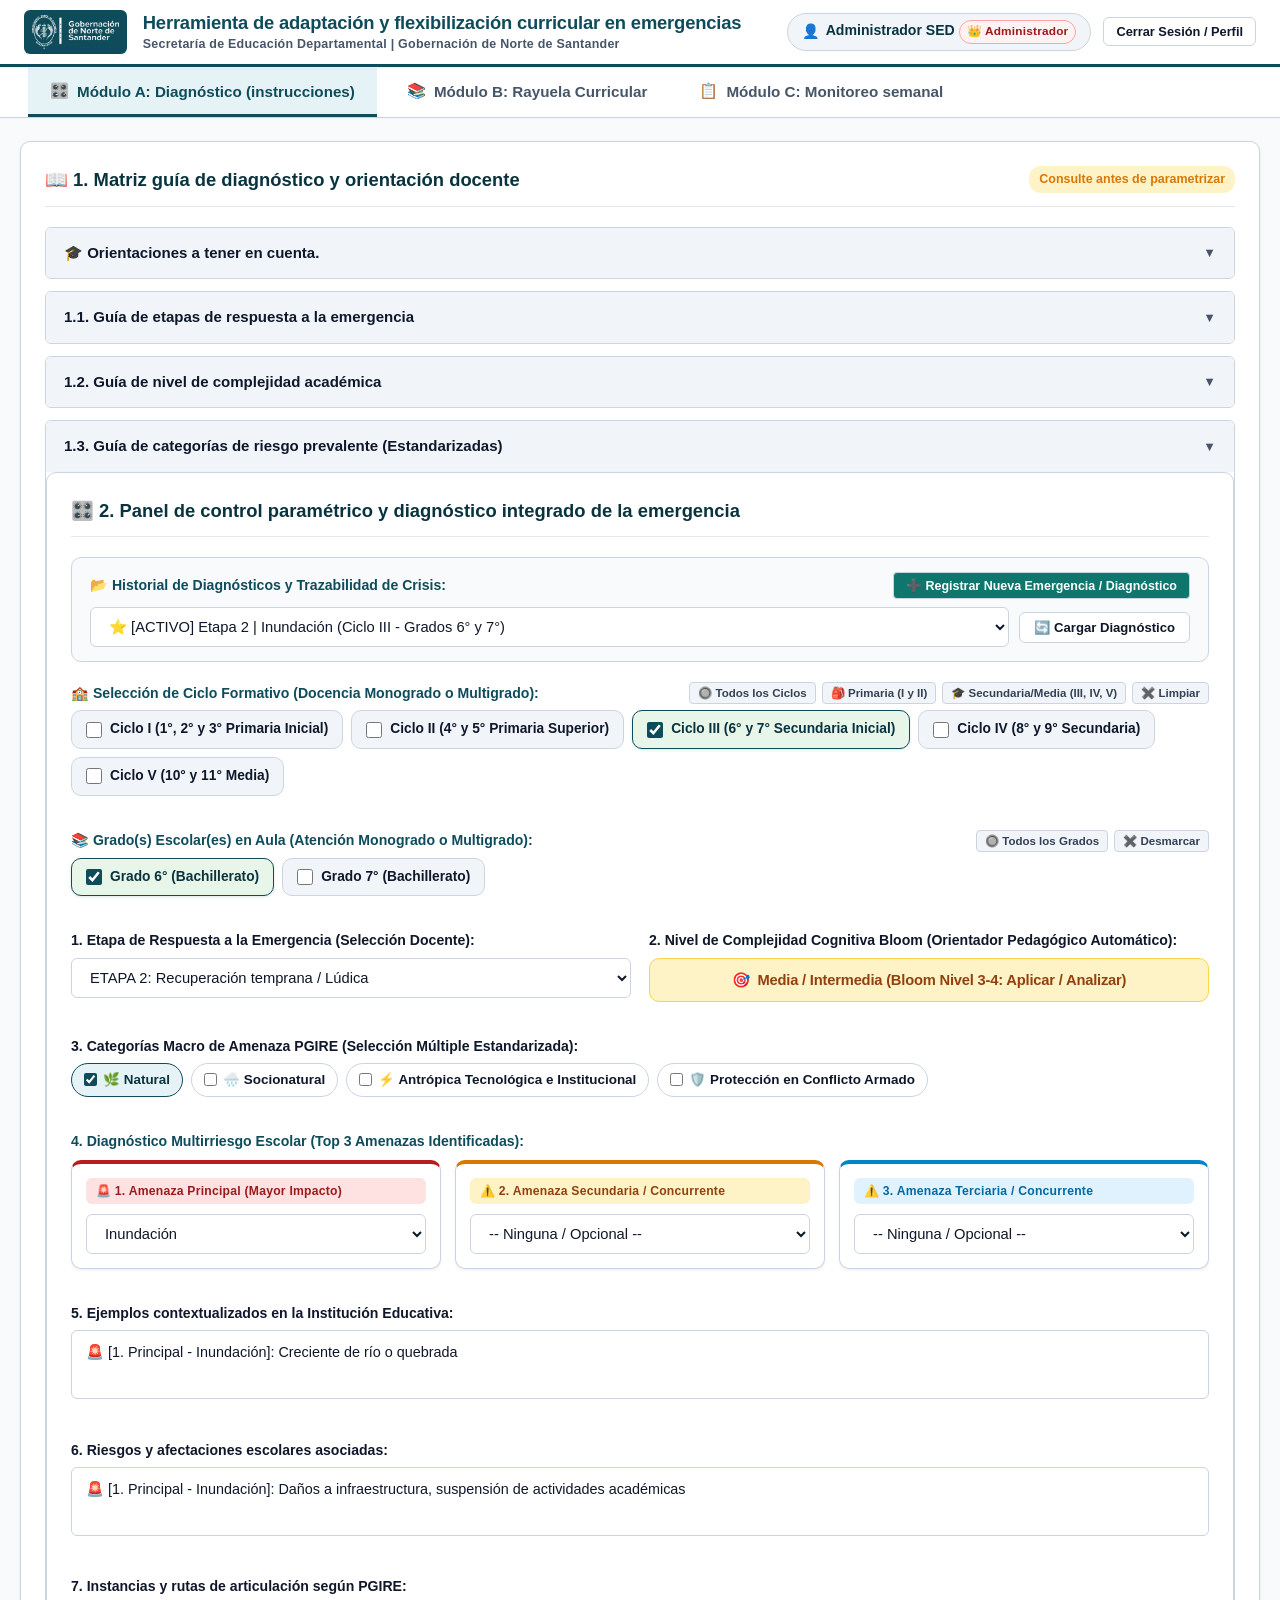
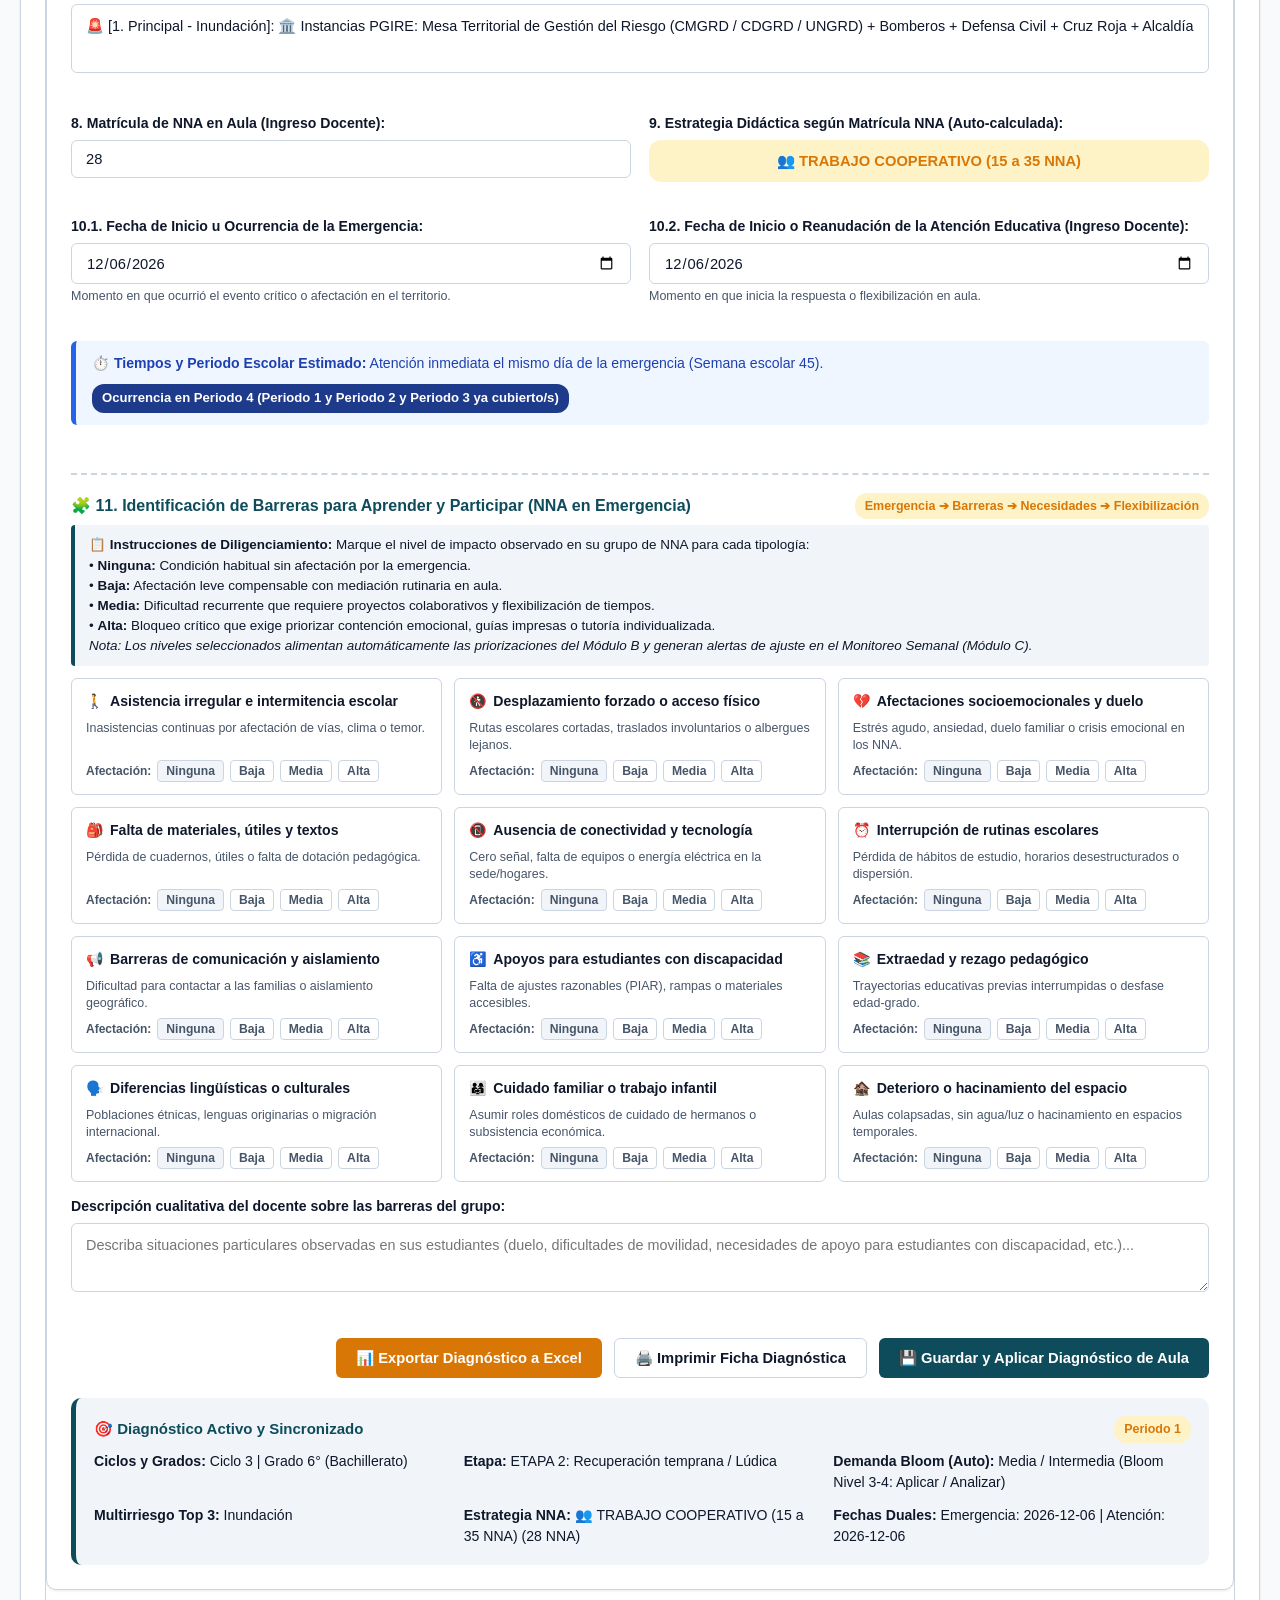
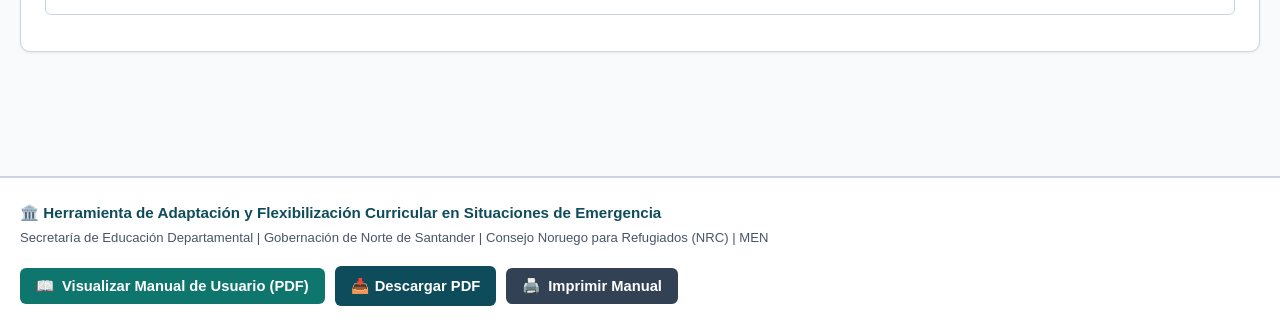
==== commit a0d47b1e: "fix(mobile): armonizar diseno responsivo en celulares <=480px y <=768px (AJUSTE-2026-008)" ====
--- a/app_standalone.html
+++ b/app_standalone.html
@@ -1110,7 +1110,481 @@
   filter: grayscale(1);
 }
 
-
+/* =================================================== */
+/* DISEÑO RESPONSIVO ADAPTATIVO MÓVIL Y TABLET (100%)  */
+/* =================================================== */
+
+/* Envoltorio de tablas para deslizamiento horizontal táctil suave */
+#table-rayuela-container,
+.table-responsive-wrapper {
+  overflow-x: auto;
+  -webkit-overflow-scrolling: touch;
+  margin-bottom: 16px;
+  border-radius: var(--radius-sm);
+  border: 1px solid var(--border-light);
+}
+
+.table-print {
+  min-width: 680px;
+}
+
+@media (max-width: 992px) {
+  .header-bar {
+    padding: 10px 16px;
+    flex-wrap: wrap;
+    gap: 12px;
+  }
+  
+  .user-status-bar {
+    width: 100%;
+    justify-content: flex-end;
+  }
+  
+  .main-container {
+    padding: 0 16px 40px;
+    margin: 16px auto;
+  }
+}
+
+@media (max-width: 768px) {
+  /* Prevención de desbordamiento horizontal global */
+  html, body {
+    overflow-x: hidden !important;
+    width: 100%;
+    position: relative;
+  }
+
+  /* Cabecera institucional */
+  .header-bar {
+    position: relative !important;
+    padding: 10px 12px;
+    flex-direction: column;
+    align-items: stretch;
+    gap: 8px;
+    width: 100%;
+    box-sizing: border-box;
+  }
+
+  .brand-section {
+    width: 100%;
+    display: flex;
+    align-items: center;
+    gap: 10px;
+  }
+
+  .brand-icon-edu-container {
+    padding: 4px 6px;
+    flex-shrink: 0;
+    display: flex;
+    align-items: center;
+    justify-content: center;
+  }
+
+  .brand-icon-edu {
+    height: 28px;
+    width: auto;
+  }
+
+  .brand-titles-wrapper {
+    flex: 1;
+    min-width: 0; /* Previene desbordamiento flex */
+  }
+
+  .brand-title {
+    font-size: 0.90rem;
+    line-height: 1.25;
+    word-break: normal;
+    overflow-wrap: break-word;
+  }
+
+  .brand-subtitle-gov {
+    font-size: 0.70rem;
+    line-height: 1.2;
+    display: block;
+    word-break: normal;
+    overflow-wrap: break-word;
+  }
+
+  /* Barra de usuario y perfil */
+  .user-status-bar {
+    width: 100%;
+    display: flex;
+    justify-content: space-between;
+    align-items: center;
+    gap: 8px;
+    padding-top: 6px;
+    border-top: 1px solid var(--border-light);
+    box-sizing: border-box;
+  }
+
+  .user-badge {
+    padding: 4px 8px;
+    font-size: 0.78rem;
+    max-width: 65%;
+    flex: 1 1 auto;
+    min-width: 0;
+    overflow: hidden;
+    display: inline-flex;
+    align-items: center;
+    gap: 6px;
+    white-space: nowrap;
+  }
+
+  .user-name-text {
+    overflow: hidden;
+    text-overflow: ellipsis;
+    white-space: nowrap;
+    display: inline-block;
+    max-width: 120px;
+    vertical-align: middle;
+  }
+
+  .role-badge {
+    font-size: 0.70rem !important;
+    padding: 2px 6px !important;
+    white-space: nowrap !important;
+    flex-shrink: 0;
+  }
+
+  #btn-logout {
+    padding: 5px 8px !important;
+    font-size: 0.72rem !important;
+    white-space: nowrap;
+    flex-shrink: 0;
+  }
+
+  /* Barra de navegación de pestañas (Sticky) */
+  .nav-tabs-container {
+    position: -webkit-sticky !important;
+    position: sticky !important;
+    top: 0 !important;
+    z-index: 95 !important;
+    padding: 4px 6px;
+    overflow-x: auto;
+    -webkit-overflow-scrolling: touch;
+    white-space: nowrap;
+    display: flex;
+    gap: 4px;
+    background: #ffffff;
+    border-bottom: 2px solid var(--border-medium);
+    box-shadow: 0 2px 6px rgba(0, 0, 0, 0.08);
+  }
+
+  .nav-tabs-container::-webkit-scrollbar {
+    height: 3px;
+  }
+
+  .nav-tabs-container::-webkit-scrollbar-thumb {
+    background: var(--border-medium);
+    border-radius: 3px;
+  }
+
+  .nav-tab {
+    padding: 8px 12px;
+    font-size: 0.80rem;
+    white-space: nowrap;
+    flex-shrink: 0;
+    display: inline-flex;
+    align-items: center;
+    gap: 6px;
+  }
+
+  /* Contenedores y Tarjetas */
+  .main-container {
+    padding: 0 8px 40px;
+    margin: 8px auto;
+    width: 100%;
+    box-sizing: border-box;
+  }
+
+  .card-elite {
+    padding: 12px 14px;
+    margin-bottom: 14px;
+    border-radius: var(--radius-sm);
+  }
+
+  .card-header {
+    display: flex;
+    flex-direction: column;
+    align-items: flex-start;
+    gap: 8px;
+    padding-bottom: 10px;
+    margin-bottom: 12px;
+    width: 100%;
+    box-sizing: border-box;
+  }
+
+  .card-title {
+    font-size: 0.95rem;
+    line-height: 1.3;
+    width: 100%;
+  }
+
+  .card-header .badge-pill,
+  .card-header .badge-etapa2 {
+    align-self: flex-start;
+    margin-top: 2px;
+    font-size: 0.72rem;
+    padding: 3px 8px;
+  }
+
+  /* Acordeón */
+  .accordion-header {
+    padding: 12px 14px;
+    font-size: 0.86rem;
+  }
+
+  .accordion-body {
+    padding: 12px;
+  }
+
+  /* Grids de formularios y multirriesgo */
+  .grid-2, .grid-3, .grid-4, .threat-top3-grid {
+    grid-template-columns: 1fr !important;
+    gap: 12px;
+  }
+
+  .form-group[style*="grid-column: span 2"] {
+    grid-column: span 1 !important;
+  }
+
+  /* Chips de Ciclo y Grado */
+  .ciclo-chip, .grado-chip {
+    padding: 7px 10px;
+    font-size: 0.78rem;
+    width: 100%;
+    justify-content: flex-start;
+  }
+
+  .ciclo-chips-container, .grado-chips-container {
+    gap: 6px;
+  }
+
+  /* Pestañas de áreas en Módulo B */
+  .tabs-nav {
+    display: flex;
+    overflow-x: auto;
+    -webkit-overflow-scrolling: touch;
+    white-space: nowrap;
+    gap: 4px;
+    padding-bottom: 6px;
+  }
+
+  .tab-button {
+    padding: 8px 12px;
+    font-size: 0.8rem;
+    flex-shrink: 0;
+  }
+
+  /* Filtros de periodo y ciclo */
+  .periodos-bar {
+    overflow-x: auto;
+    -webkit-overflow-scrolling: touch;
+    white-space: nowrap;
+    padding: 8px;
+    gap: 6px;
+  }
+
+  .periodo-tab-btn, .ciclo-tab-btn {
+    padding: 5px 10px;
+    font-size: 0.76rem;
+    flex-shrink: 0;
+  }
+
+  /* Dock flotante de canasta */
+  .selection-dock-bar {
+    position: fixed;
+    bottom: 0;
+    left: 0;
+    right: 0;
+    border-radius: 0;
+    padding: 10px 14px;
+    margin: 0;
+    flex-direction: column;
+    align-items: stretch;
+    gap: 8px;
+    z-index: 105;
+  }
+
+  .selection-dock-badges {
+    display: flex;
+    overflow-x: auto;
+    white-space: nowrap;
+    gap: 6px;
+    padding-bottom: 4px;
+  }
+
+  .dock-badge {
+    font-size: 0.74rem;
+    padding: 3px 8px;
+    flex-shrink: 0;
+  }
+
+  .selection-dock-bar > div:last-child {
+    display: flex;
+    gap: 6px;
+    width: 100%;
+  }
+
+  .selection-dock-bar button {
+    flex: 1;
+    padding: 6px 8px !important;
+    font-size: 0.74rem !important;
+  }
+
+  /* Botón flotante de feedback */
+  .btn-feedback-floating {
+    bottom: 74px;
+    right: 14px;
+    padding: 9px 14px;
+    font-size: 0.8rem;
+  }
+
+  /* Modales */
+  .modal-content {
+    width: 96% !important;
+    max-width: 96% !important;
+    padding: 18px 14px !important;
+    max-height: 92vh;
+    overflow-y: auto;
+  }
+
+  .modal-manual-content {
+    max-height: 94vh;
+  }
+
+  /* Banner de diagnóstico activo */
+  .diagnostic-context-banner {
+    flex-direction: column;
+    align-items: flex-start;
+    gap: 8px;
+    font-size: 0.82rem;
+  }
+
+  /* Footer */
+  .app-footer {
+    padding: 20px 14px 80px;
+  }
+
+  .footer-inner {
+    flex-direction: column;
+    align-items: flex-start;
+    gap: 14px;
+  }
+
+  .footer-actions {
+    width: 100%;
+    flex-direction: column;
+    align-items: stretch;
+  }
+
+  .footer-actions .btn-elite {
+    width: 100%;
+    justify-content: center;
+  }
+}
+
+/* =================================================== */
+/* AJUSTES ULTRA-FINOS PARA SMARTPHONES (<= 480px)     */
+/* =================================================== */
+@media (max-width: 480px) {
+  .header-bar {
+    padding: 8px 10px;
+    gap: 6px;
+  }
+
+  .brand-section {
+    gap: 8px;
+  }
+
+  .brand-icon-edu-container {
+    padding: 3px 5px;
+  }
+
+  .brand-icon-edu {
+    height: 24px;
+  }
+
+  .brand-title {
+    font-size: 0.84rem;
+    line-height: 1.2;
+    letter-spacing: -0.01em;
+  }
+
+  .brand-subtitle-gov {
+    font-size: 0.66rem;
+    line-height: 1.15;
+    margin-top: 2px;
+  }
+
+  .user-status-bar {
+    gap: 6px;
+    padding-top: 6px;
+  }
+
+  .user-badge {
+    padding: 3px 6px;
+    font-size: 0.72rem;
+    max-width: 62%;
+    gap: 4px;
+  }
+
+  .user-name-text {
+    max-width: 95px;
+    font-size: 0.72rem;
+  }
+
+  .role-badge {
+    font-size: 0.68rem !important;
+    padding: 1px 5px !important;
+  }
+
+  #btn-logout {
+    padding: 4px 6px !important;
+    font-size: 0.68rem !important;
+  }
+
+  .nav-tabs-container {
+    padding: 3px 4px;
+    gap: 2px;
+  }
+
+  .nav-tab {
+    padding: 7px 10px;
+    font-size: 0.76rem;
+    gap: 4px;
+  }
+
+  .card-elite {
+    padding: 10px 12px;
+  }
+
+  .card-header {
+    gap: 6px;
+    margin-bottom: 10px;
+  }
+
+  .card-title {
+    font-size: 0.88rem;
+    line-height: 1.25;
+  }
+
+  .card-header .badge-pill,
+  .card-header .badge-etapa2 {
+    font-size: 0.68rem;
+    padding: 2px 6px;
+  }
+
+  .accordion-header {
+    padding: 10px 12px;
+    font-size: 0.82rem;
+  }
+
+  .accordion-body {
+    padding: 10px 12px;
+    font-size: 0.84rem;
+  }
+}
 
 /* Reglas de Impresión Optimizadas (A4 / Carta) - Flexibilidad Curricular NRC */
 @page {
@@ -1824,73 +2298,94 @@
   <!-- Modal de Autenticación / Registro Local -->
   <!-- Modal de Autenticación / Registro Institucional -->
   <div id="modal-auth" class="modal-overlay" style="display: none;">
-    <div class="modal-content" style="max-width: 480px;">
+    <div class="modal-content" style="max-width: 490px;">
       <button id="btn-close-modal" class="modal-close-btn" onclick="document.getElementById('modal-auth').style.display='none';" title="Cerrar ventana">✕</button>
       <h2 style="color: var(--primary); font-weight: 700; margin-bottom: 4px; display: flex; align-items: center; gap: 8px;">
         <span>🔐</span> Perfiles y Control de Acceso
       </h2>
-      <p style="font-size: 0.85rem; color: var(--text-muted); margin-bottom: 16px; line-height: 1.4;">
-        Herramienta de adaptación y flexibilización curricular en emergencias.<br>
-        <em>Seleccione una cuenta de prueba o ingrese sus credenciales:</em>
+      <p style="font-size: 0.85rem; color: var(--text-muted); margin-bottom: 14px; line-height: 1.4;">
+        Herramienta institucional de flexibilización y adaptación curricular en emergencias.
       </p>
 
-      <!-- Selector Rápido de Cuentas Demostrativas -->
-      <div style="background: var(--surface-hover); padding: 10px 12px; border-radius: var(--radius-sm); margin-bottom: 14px; border: 1px solid var(--border-medium);">
-        <label class="form-label" style="font-size: 0.8rem; font-weight: 700; color: var(--primary); margin-bottom: 4px;">⚡ Cuentas de Acceso Rápido:</label>
-        <select id="quick-user-select" class="select-elite" style="font-size: 0.82rem; padding: 6px 10px;" onchange="
-          var val = this.value;
-          var users = AuthManager.getUsers();
-          if (users[val]) {
-            document.getElementById('auth-user').value = val;
-            document.getElementById('auth-pass').value = (val === 'admin_sed' ? 'admin123*' : (val === 'tecnico_sed' ? 'tecnico123*' : (val === 'usuario_ie' ? 'ie123*' : (val === 'usuario_consulta' ? 'consulta123*' : '1234'))));
-            document.getElementById('auth-name').value = users[val].nombreCompleto || '';
-            document.getElementById('auth-ie').value = users[val].institucion || '';
-            document.getElementById('auth-role').value = users[val].rol || 'IE';
-          }
-        ">
-          <option value="admin_sed">👑 Administrador SED (Control total de la plataforma)</option>
-          <option value="tecnico_sed">🛠️ Usuario Técnico SED (Equipo pedagógico departamental)</option>
-          <option value="usuario_ie">🏫 Usuario IE (Directivo / Docente de Institución Educativa)</option>
-          <option value="usuario_consulta">👁️ Usuario de Consulta (Solo lectura / Observadores)</option>
-          <option value="docente_nrc">🎒 Docente Territorial (I.E. Rural de Emergencia)</option>
-        </select>
+      <!-- Selector de Modo: Iniciar Sesión vs Registrar Nuevo Docente -->
+      <div style="display: flex; gap: 8px; margin-bottom: 14px; background: var(--surface-hover); padding: 4px; border-radius: var(--radius-sm); border: 1px solid var(--border-medium);">
+        <button type="button" id="tab-auth-login" class="btn-elite" style="flex: 1; justify-content: center; font-size: 0.82rem; padding: 7px; background: var(--primary); color: white; border: none; border-radius: 4px; font-weight: 700;">
+          🔑 Iniciar Sesión
+        </button>
+        <button type="button" id="tab-auth-register" class="btn-elite" style="flex: 1; justify-content: center; font-size: 0.82rem; padding: 7px; background: transparent; color: var(--text-main); border: none; border-radius: 4px; font-weight: 700;">
+          ➕ Registrar Nuevo Docente
+        </button>
       </div>
 
-      <div class="grid-2" style="gap: 10px;">
+      <!-- VISTA 1: INICIAR SESIÓN -->
+      <div id="auth-panel-login">
+        <!-- Selector Rápido de Cuentas Demostrativas -->
+        <div style="background: #f8fafc; padding: 10px 12px; border-radius: var(--radius-sm); margin-bottom: 14px; border: 1px solid #e2e8f0;">
+          <label class="form-label" style="font-size: 0.8rem; font-weight: 700; color: var(--primary); margin-bottom: 4px;">⚡ Cuentas Institucionales Preconfiguradas:</label>
+          <select id="quick-user-select" class="select-elite" style="font-size: 0.82rem; padding: 6px 10px;" onchange="
+            var val = this.value;
+            var users = AuthManager.getUsers();
+            if (users[val]) {
+              document.getElementById('auth-user').value = val;
+              document.getElementById('auth-pass').value = (val === 'admin_sed' ? 'admin123*' : (val === 'tecnico_sed' ? 'tecnico123*' : (val === 'usuario_ie' ? 'ie123*' : (val === 'usuario_consulta' ? 'consulta123*' : '1234'))));
+            }
+          ">
+            <option value="usuario_ie">🏫 Usuario IE (Docente / Directivo Departamental)</option>
+            <option value="admin_sed">👑 Administrador SED (Control total)</option>
+            <option value="tecnico_sed">🛠️ Usuario Técnico SED (Equipo pedagógico)</option>
+            <option value="usuario_consulta">👁️ Usuario de Consulta (Solo Lectura)</option>
+          </select>
+        </div>
+
+        <div class="grid-2" style="gap: 10px; margin-bottom: 14px;">
+          <div class="form-group" style="margin-bottom: 0;">
+            <label class="form-label" style="font-size: 0.82rem;">Usuario *:</label>
+            <input type="text" id="auth-user" class="input-elite" placeholder="ej. profesor_perez" value="usuario_ie">
+          </div>
+          <div class="form-group" style="margin-bottom: 0;">
+            <label class="form-label" style="font-size: 0.82rem;">Contraseña *:</label>
+            <input type="password" id="auth-pass" class="input-elite" placeholder="••••••••" value="ie123*">
+          </div>
+        </div>
+
+        <button id="btn-login-submit" class="btn-elite btn-primary" style="width: 100%; justify-content: center; padding: 10px 14px; font-weight: 700;">
+          🔑 Acceder a la Herramienta
+        </button>
+      </div>
+
+      <!-- VISTA 2: REGISTRAR NUEVO DOCENTE (ROL IE PROTEGIDO) -->
+      <div id="auth-panel-register" style="display: none;">
+        <div style="background: #eff6ff; border-left: 3px solid #3b82f6; padding: 8px 12px; border-radius: 4px; margin-bottom: 12px; font-size: 0.82rem; color: #1e40af; line-height: 1.4;">
+          <strong>🏫 Registro de Docente / Directivo de IE:</strong> Su cuenta se creará con el perfil institucional <strong>Usuario IE</strong> para registrar y certificar diagnósticos y planes curriculares de su escuela.
+        </div>
+
+        <div class="grid-2" style="gap: 10px; margin-bottom: 10px;">
+          <div class="form-group" style="margin-bottom: 0;">
+            <label class="form-label" style="font-size: 0.82rem;">Usuario Deseado *:</label>
+            <input type="text" id="auth-reg-user" class="input-elite" placeholder="ej. profe_carlos">
+          </div>
+          <div class="form-group" style="margin-bottom: 0;">
+            <label class="form-label" style="font-size: 0.82rem;">Contraseña de Acceso *:</label>
+            <input type="password" id="auth-reg-pass" class="input-elite" placeholder="Mínimo 4 caracteres">
+          </div>
+        </div>
+
         <div class="form-group" style="margin-bottom: 10px;">
-          <label class="form-label" style="font-size: 0.82rem;">Usuario *:</label>
-          <input type="text" id="auth-user" class="input-elite" placeholder="ej. admin_sed" value="admin_sed">
+          <label class="form-label" style="font-size: 0.82rem;">Nombre Completo del Docente / Directivo *:</label>
+          <input type="text" id="auth-reg-name" class="input-elite" placeholder="ej. Lic. Carlos Alberto Mendoza">
         </div>
 
-        <div class="form-group" style="margin-bottom: 10px;">
-          <label class="form-label" style="font-size: 0.82rem;">Contraseña *:</label>
-          <input type="password" id="auth-pass" class="input-elite" placeholder="••••••••" value="admin123*">
+        <div class="form-group" style="margin-bottom: 14px;">
+          <label class="form-label" style="font-size: 0.82rem;">Institución Educativa / Sede Escolar *:</label>
+          <input type="text" id="auth-reg-ie" class="input-elite" placeholder="ej. I.E. Colegio La Frontera - Sede Rural">
         </div>
-      </div>
-
-      <div class="form-group" style="margin-bottom: 10px;">
-        <label class="form-label" style="font-size: 0.82rem;">Perfil / Rol en la Herramienta *:</label>
-        <select id="auth-role" class="select-elite" style="font-size: 0.85rem; font-weight: 600;">
-          <option value="ADMIN">👑 Administrador (SED / Responsable de la Plataforma)</option>
-          <option value="TECNICO">🛠️ Usuario Técnico (Equipo Pedagógico SED)</option>
-          <option value="IE" selected>🏫 Usuario IE (Directivos / Docentes de la IE)</option>
-          <option value="CONSULTA">👁️ Usuario de Consulta (Solo Lectura)</option>
-        </select>
-      </div>
-
-      <div class="form-group" style="margin-bottom: 10px;">
-        <label class="form-label" style="font-size: 0.82rem;">Nombre Completo:</label>
-        <input type="text" id="auth-name" class="input-elite" placeholder="ej. Carlos Mendoza" value="Administrador SED">
-      </div>
-
-      <div class="form-group" style="margin-bottom: 12px;">
-        <label class="form-label" style="font-size: 0.82rem;">Institución Educativa / Entidad:</label>
-        <input type="text" id="auth-ie" class="input-elite" placeholder="I.E. Rural de Emergencia" value="Secretaría de Educación Departamental">
-      </div>
-
-      <div style="display: flex; gap: 10px; margin-top: 16px;">
-        <button id="btn-login-submit" class="btn-elite btn-primary" style="flex: 1; justify-content: center; padding: 9px 12px;">Ingresar</button>
-        <button id="btn-register-submit" class="btn-elite btn-secondary" style="flex: 1; justify-content: center; padding: 9px 12px;">Crear Perfil</button>
+
+        <!-- Rol fijo y no alterable por el docente -->
+        <input type="hidden" id="auth-reg-role" value="IE">
+
+        <button id="btn-register-submit" class="btn-elite" style="width: 100%; justify-content: center; padding: 10px 14px; font-weight: 700; background: #ea580c; color: white;">
+          ➕ Registrar y Activar Mi Perfil Docente
+        </button>
       </div>
     </div>
   </div>
@@ -9008,7 +9503,7 @@
         '</div>' +
 
         '<!-- Dock Flotante de Canasta de Aprendizajes -->' +
-        '<div class="selection-dock no-print">' +
+        '<div class="selection-dock-bar selection-dock no-print">' +
           '<div class="selection-dock-badges">' +
             '<span>🧺 <strong>Canasta Curricular de Emergencia:</strong></span>' +
             '<span class="dock-badge active-count">' + totalSelected + ' Aprendizajes seleccionados</span>' +
@@ -10137,8 +10632,8 @@
     var user = AuthManager.getUserData();
     var roleInfo = AuthManager.getUserRoleInfo();
     if (userDisplay && user) {
-      var badgeHtml = '<span class="role-badge ' + (roleInfo.badgeClass || '') + '" style="margin-left: 8px; font-size: 0.76rem; padding: 2px 8px; border-radius: 12px; font-weight: 700;">' + (roleInfo.badge || user.rol || 'IE') + '</span>';
-      userDisplay.innerHTML = (user.nombreCompleto || 'Usuario Territorial') + badgeHtml;
+      var badgeHtml = '<span class="role-badge ' + (roleInfo.badgeClass || '') + '" style="font-size: 0.74rem; padding: 2px 7px; border-radius: 12px; font-weight: 700; white-space: nowrap;">' + (roleInfo.badge || user.rol || 'IE') + '</span>';
+      userDisplay.innerHTML = '<span class="user-name-text">' + (user.nombreCompleto || 'Usuario Territorial') + '</span> ' + badgeHtml;
       if (userBadge) {
         userBadge.title = 'Sesión activa: ' + (user.nombreCompleto || '') + ' (' + roleInfo.nombre + ')\nInstitución: ' + (user.institucion || '') + '\nCódigo DANE: ' + (user.dane || 'N/A') + '\nHaga clic para cambiar de usuario.';
       }
@@ -10172,6 +10667,34 @@
       if (rSelect) rSelect.value = 'IE';
     }
   };
+
+  // Alternancia de pestañas Login vs Registrar Docente
+  var tabLogin = document.getElementById('tab-auth-login');
+  var tabRegister = document.getElementById('tab-auth-register');
+  var panelLogin = document.getElementById('auth-panel-login');
+  var panelRegister = document.getElementById('auth-panel-register');
+
+  if (tabLogin && tabRegister && panelLogin && panelRegister) {
+    tabLogin.addEventListener('click', function() {
+      tabLogin.style.background = 'var(--primary)';
+      tabLogin.style.color = 'white';
+      tabRegister.style.background = 'transparent';
+      tabRegister.style.color = 'var(--text-main)';
+      panelLogin.style.display = 'block';
+      panelRegister.style.display = 'none';
+    });
+
+    tabRegister.addEventListener('click', function() {
+      tabRegister.style.background = '#ea580c';
+      tabRegister.style.color = 'white';
+      tabLogin.style.background = 'transparent';
+      tabLogin.style.color = 'var(--text-main)';
+      panelLogin.style.display = 'none';
+      panelRegister.style.display = 'block';
+      var regUser = document.getElementById('auth-reg-user');
+      if (regUser) regUser.focus();
+    });
+  }
 
   if (userBadge) {
     userBadge.addEventListener('click', function() {
@@ -10208,11 +10731,12 @@
   if (btnRegister) {
     btnRegister.addEventListener('click', function(e) {
       e.preventDefault();
-      var u = document.getElementById('auth-user') ? document.getElementById('auth-user').value.trim() : '';
-      var p = document.getElementById('auth-pass') ? document.getElementById('auth-pass').value : '';
-      var n = document.getElementById('auth-name') ? document.getElementById('auth-name').value.trim() : '';
-      var ie = document.getElementById('auth-ie') ? document.getElementById('auth-ie').value.trim() : '';
-      var rol = document.getElementById('auth-role') ? document.getElementById('auth-role').value : 'IE';
+      var u = document.getElementById('auth-reg-user') ? document.getElementById('auth-reg-user').value.trim() : '';
+      var p = document.getElementById('auth-reg-pass') ? document.getElementById('auth-reg-pass').value : '';
+      var n = document.getElementById('auth-reg-name') ? document.getElementById('auth-reg-name').value.trim() : '';
+      var ie = document.getElementById('auth-reg-ie') ? document.getElementById('auth-reg-ie').value.trim() : '';
+      // Rol blindado institucionalmente a IE
+      var rol = 'IE';
       
       if (!u || !p) return alert('Por favor ingrese al menos un nombre de usuario y una contraseña.');
       var res = AuthManager.register(u, p, n, ie, rol);
@@ -10222,7 +10746,7 @@
         ModuloA.loadSavedDiagnostic();
         ModuloB.renderRayuela();
         ModuloC.renderMonitoreo();
-        alert('✅ Perfil creado y activado exitosamente para ' + (n || u) + '.');
+        alert('✅ Perfil creado y activado exitosamente para ' + (n || u) + ' (Usuario IE).');
       } else {
         alert(res.message);
       }
